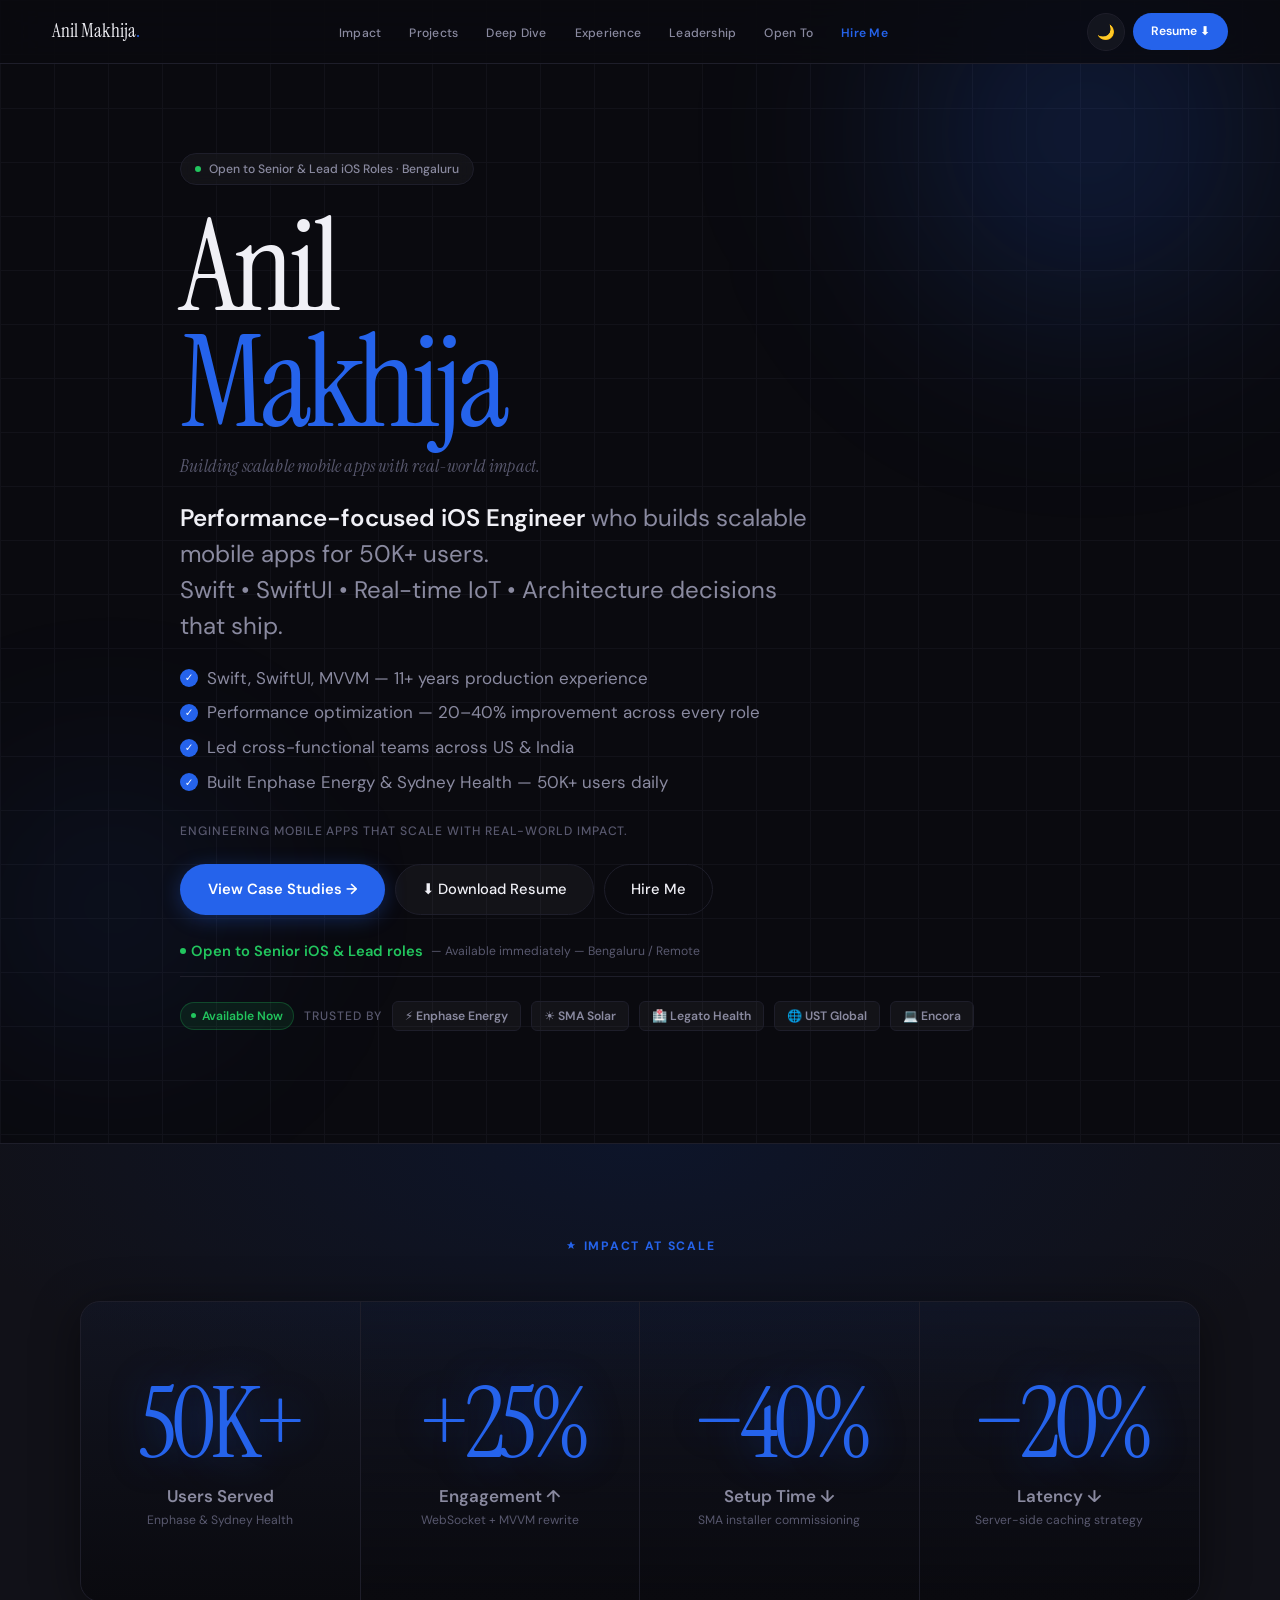
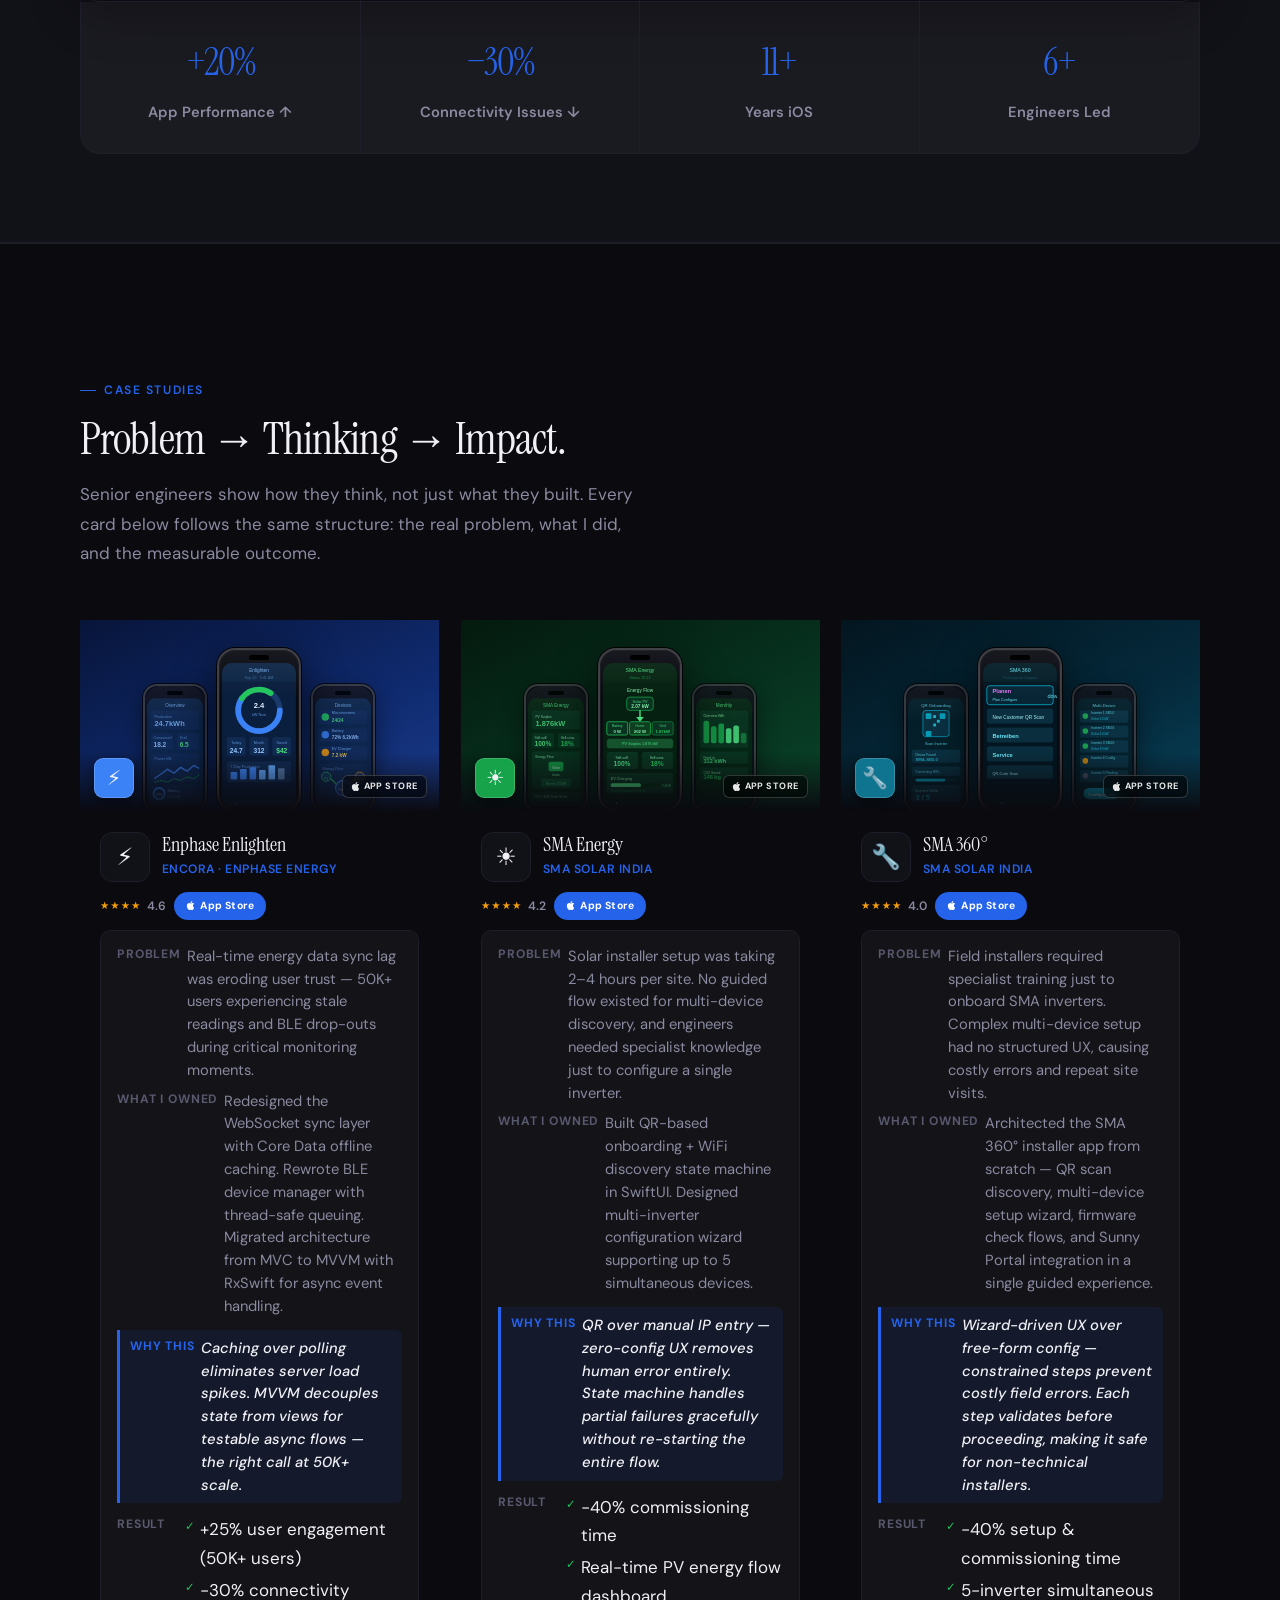
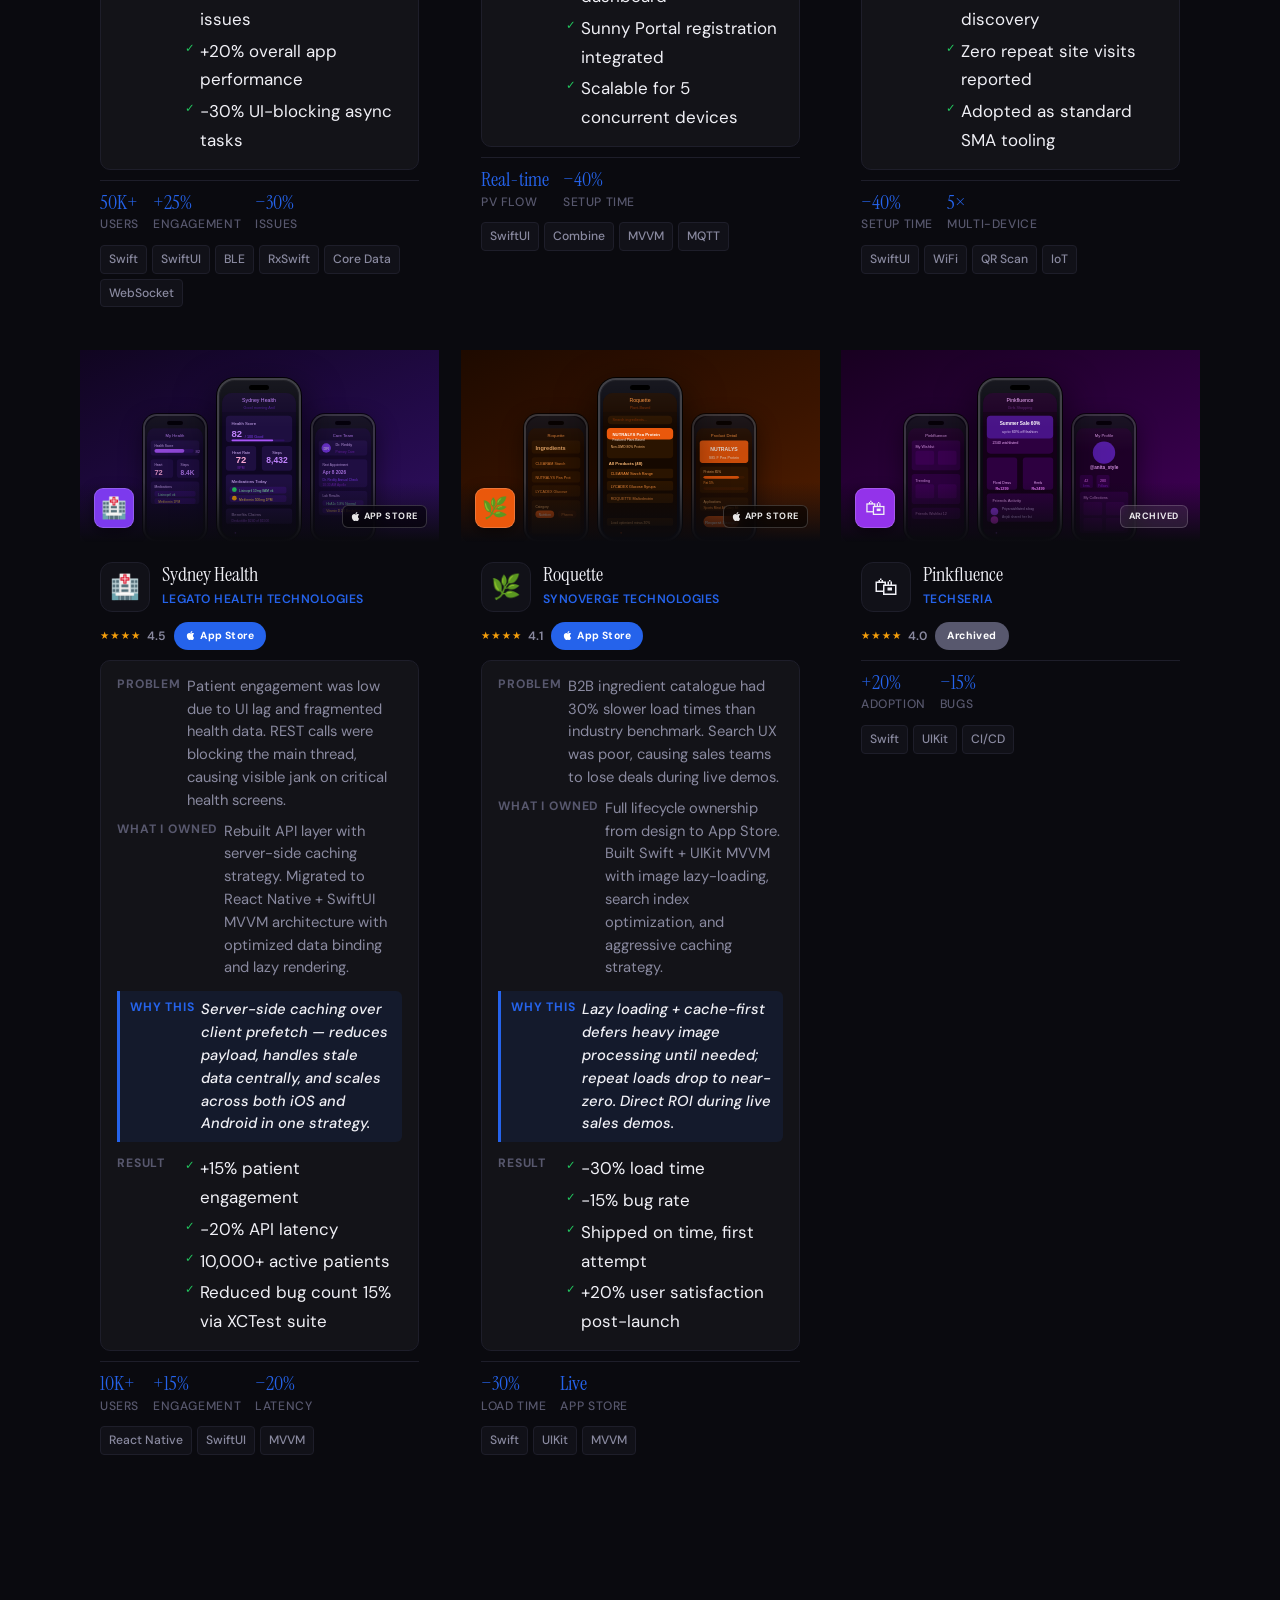
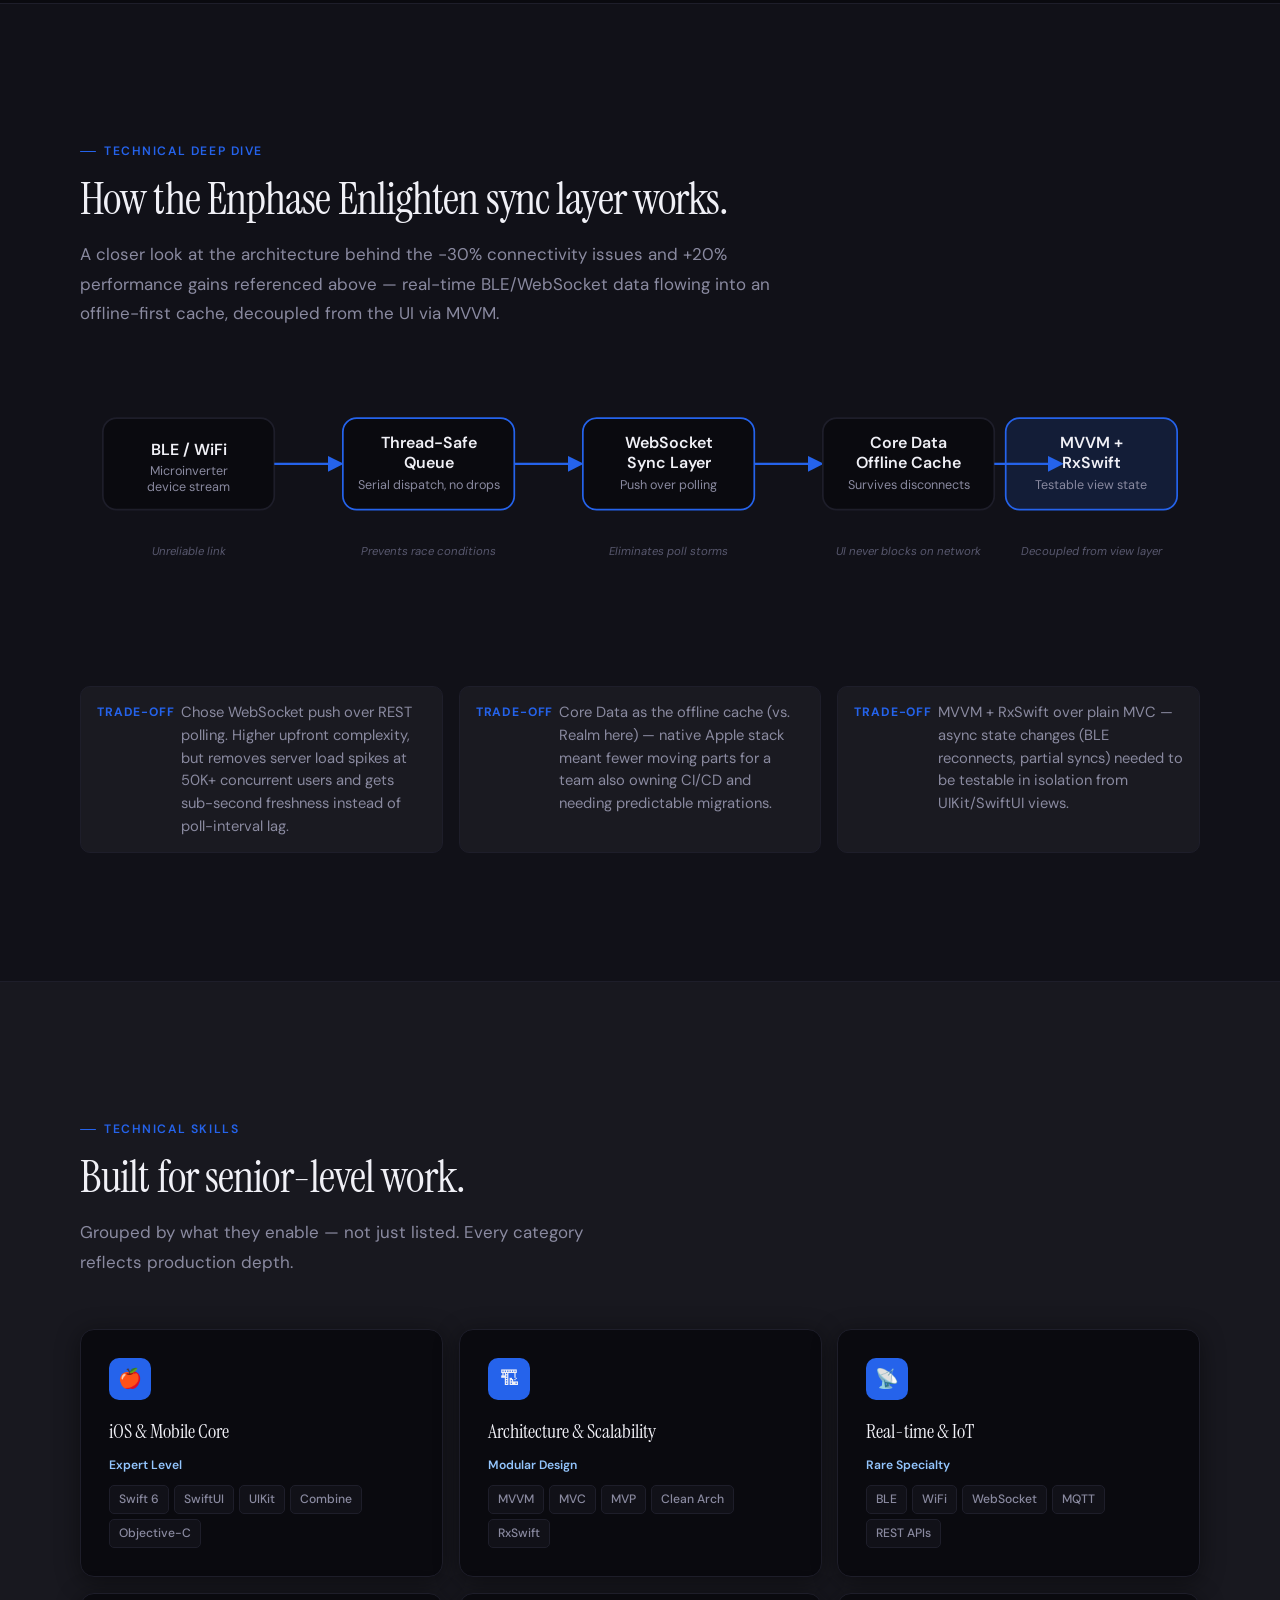
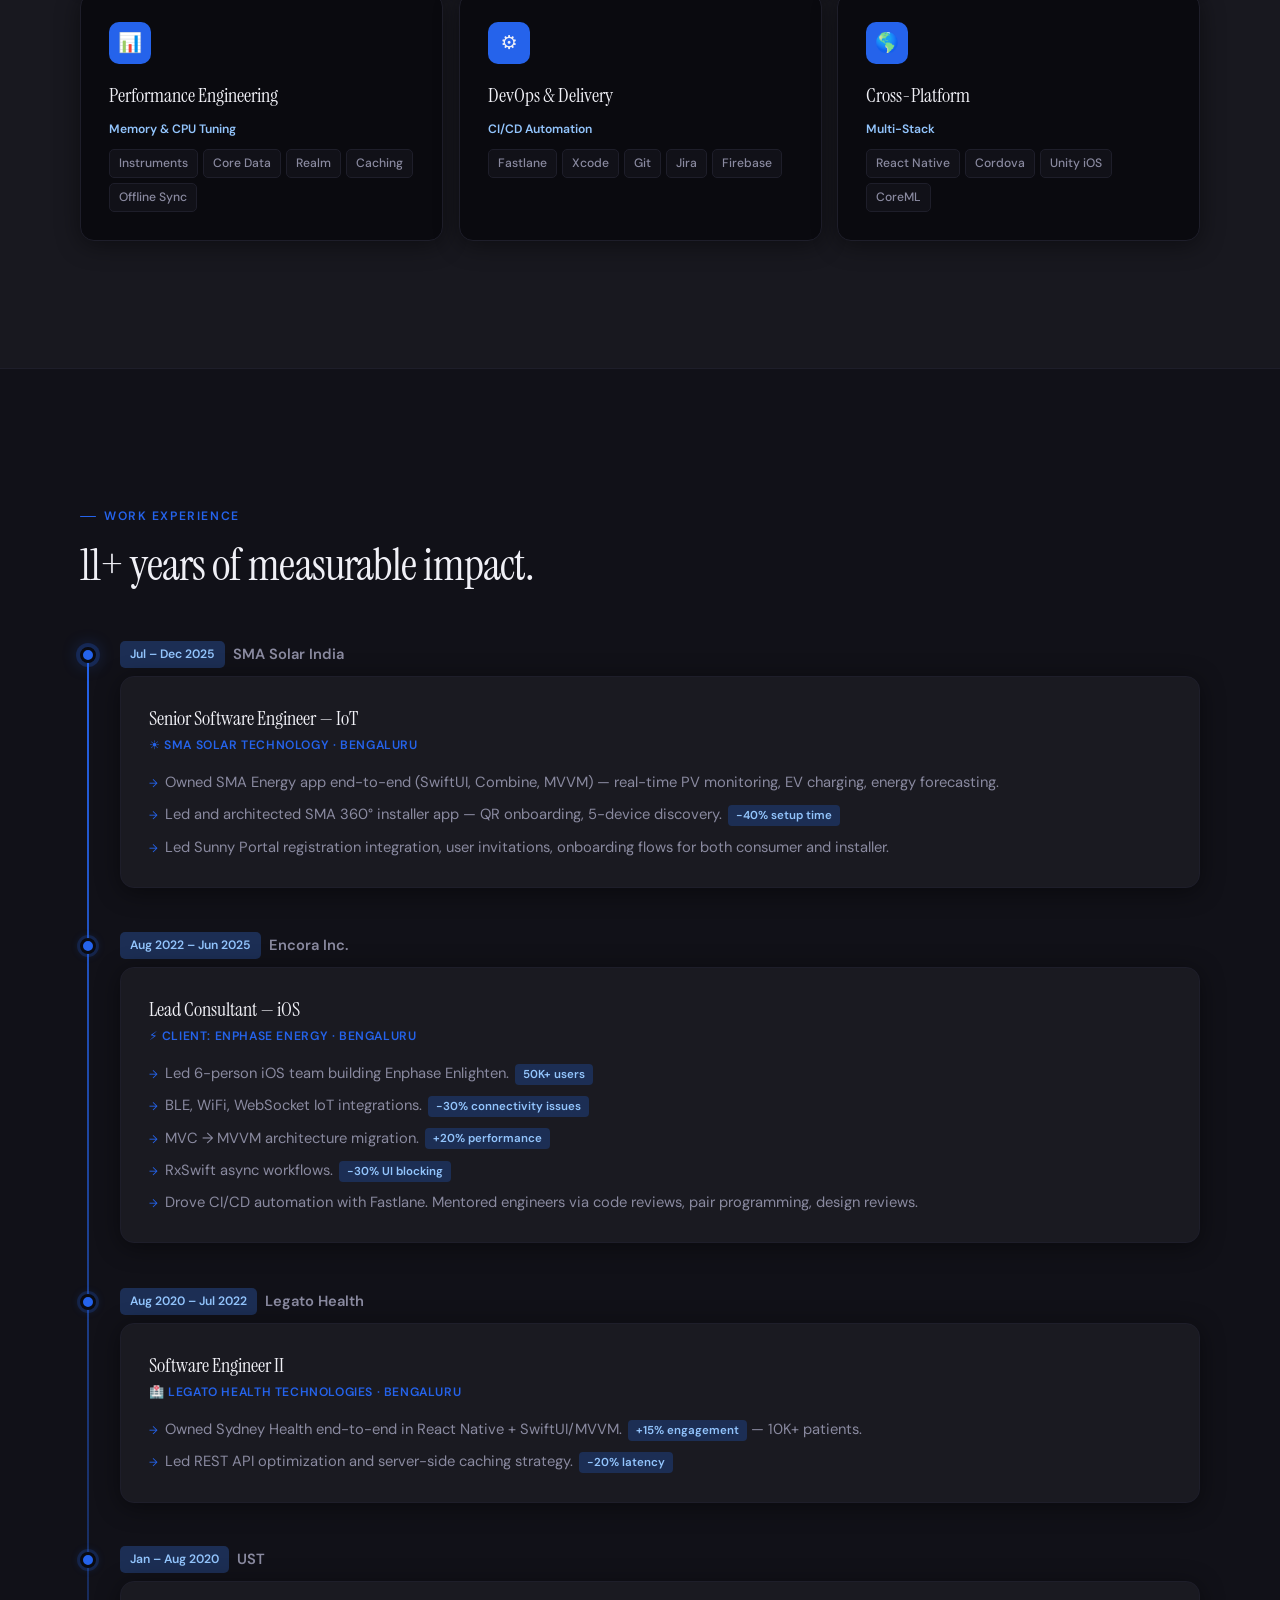
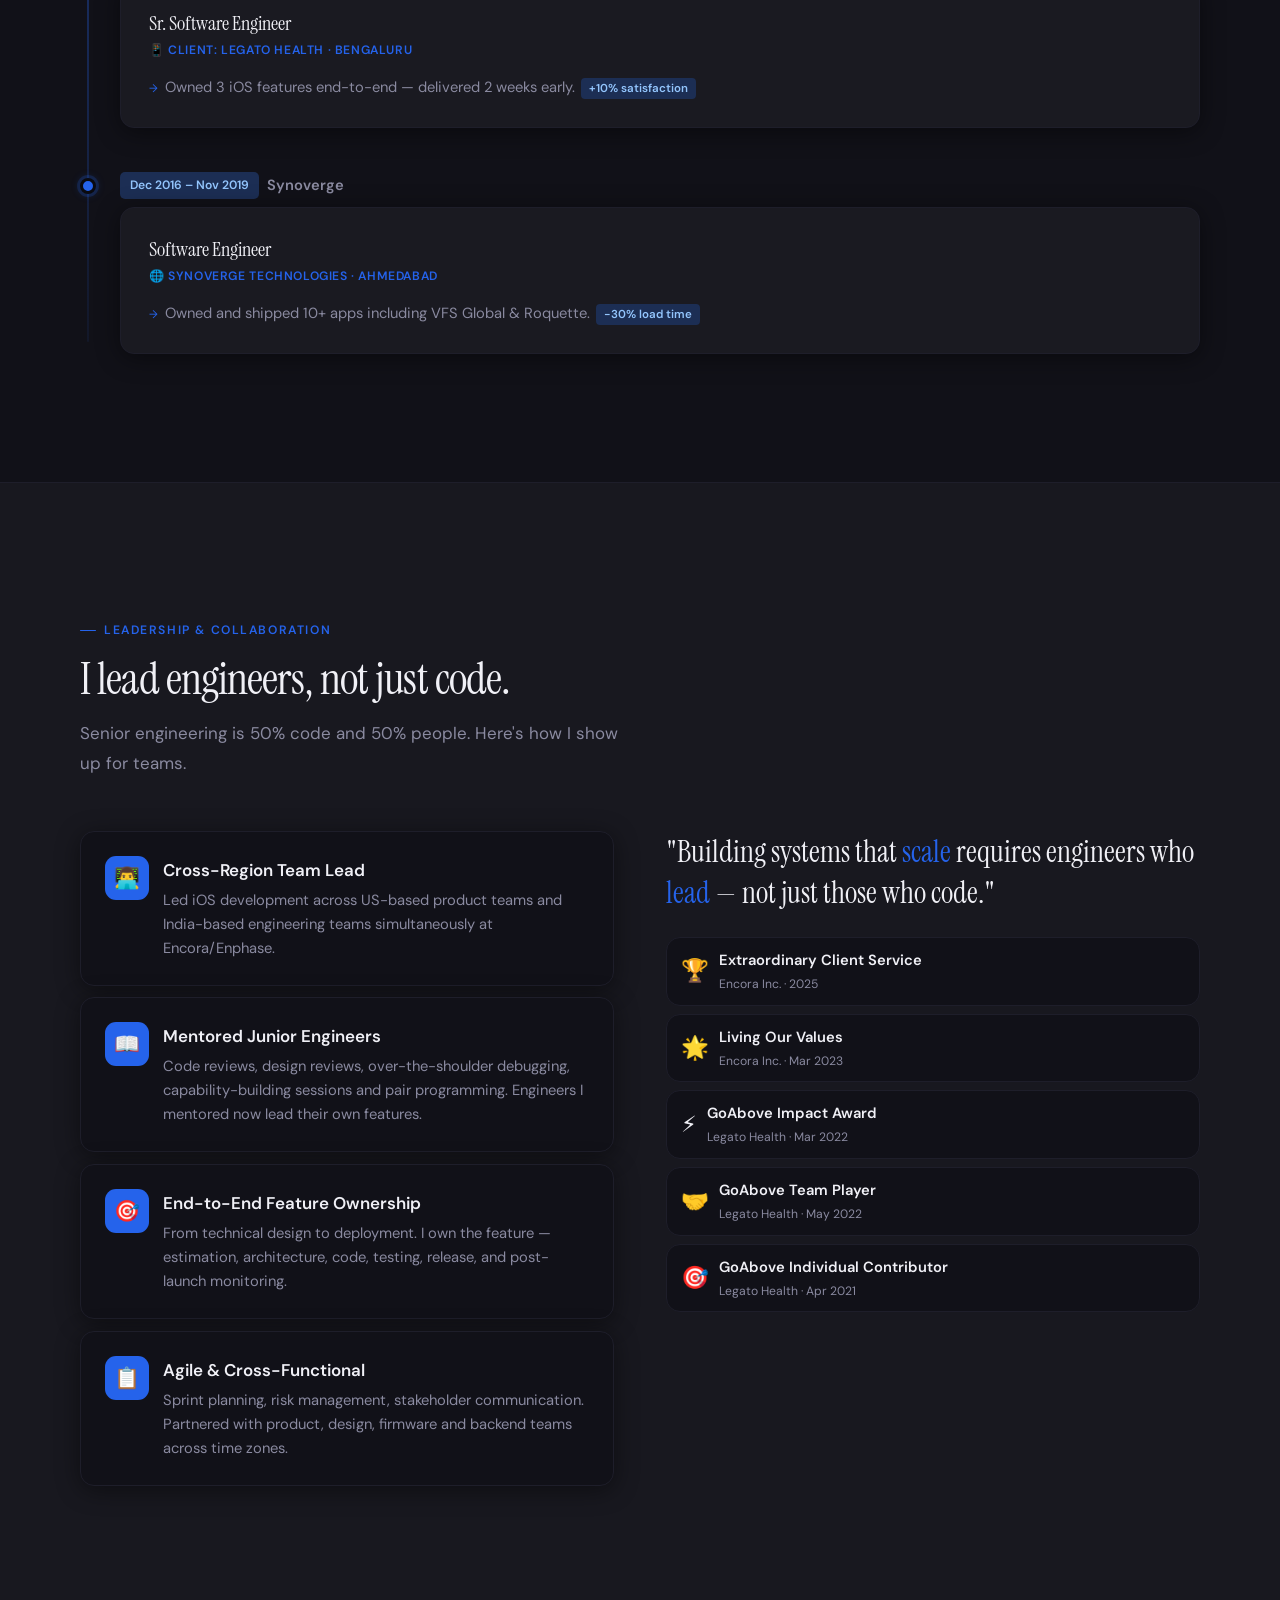
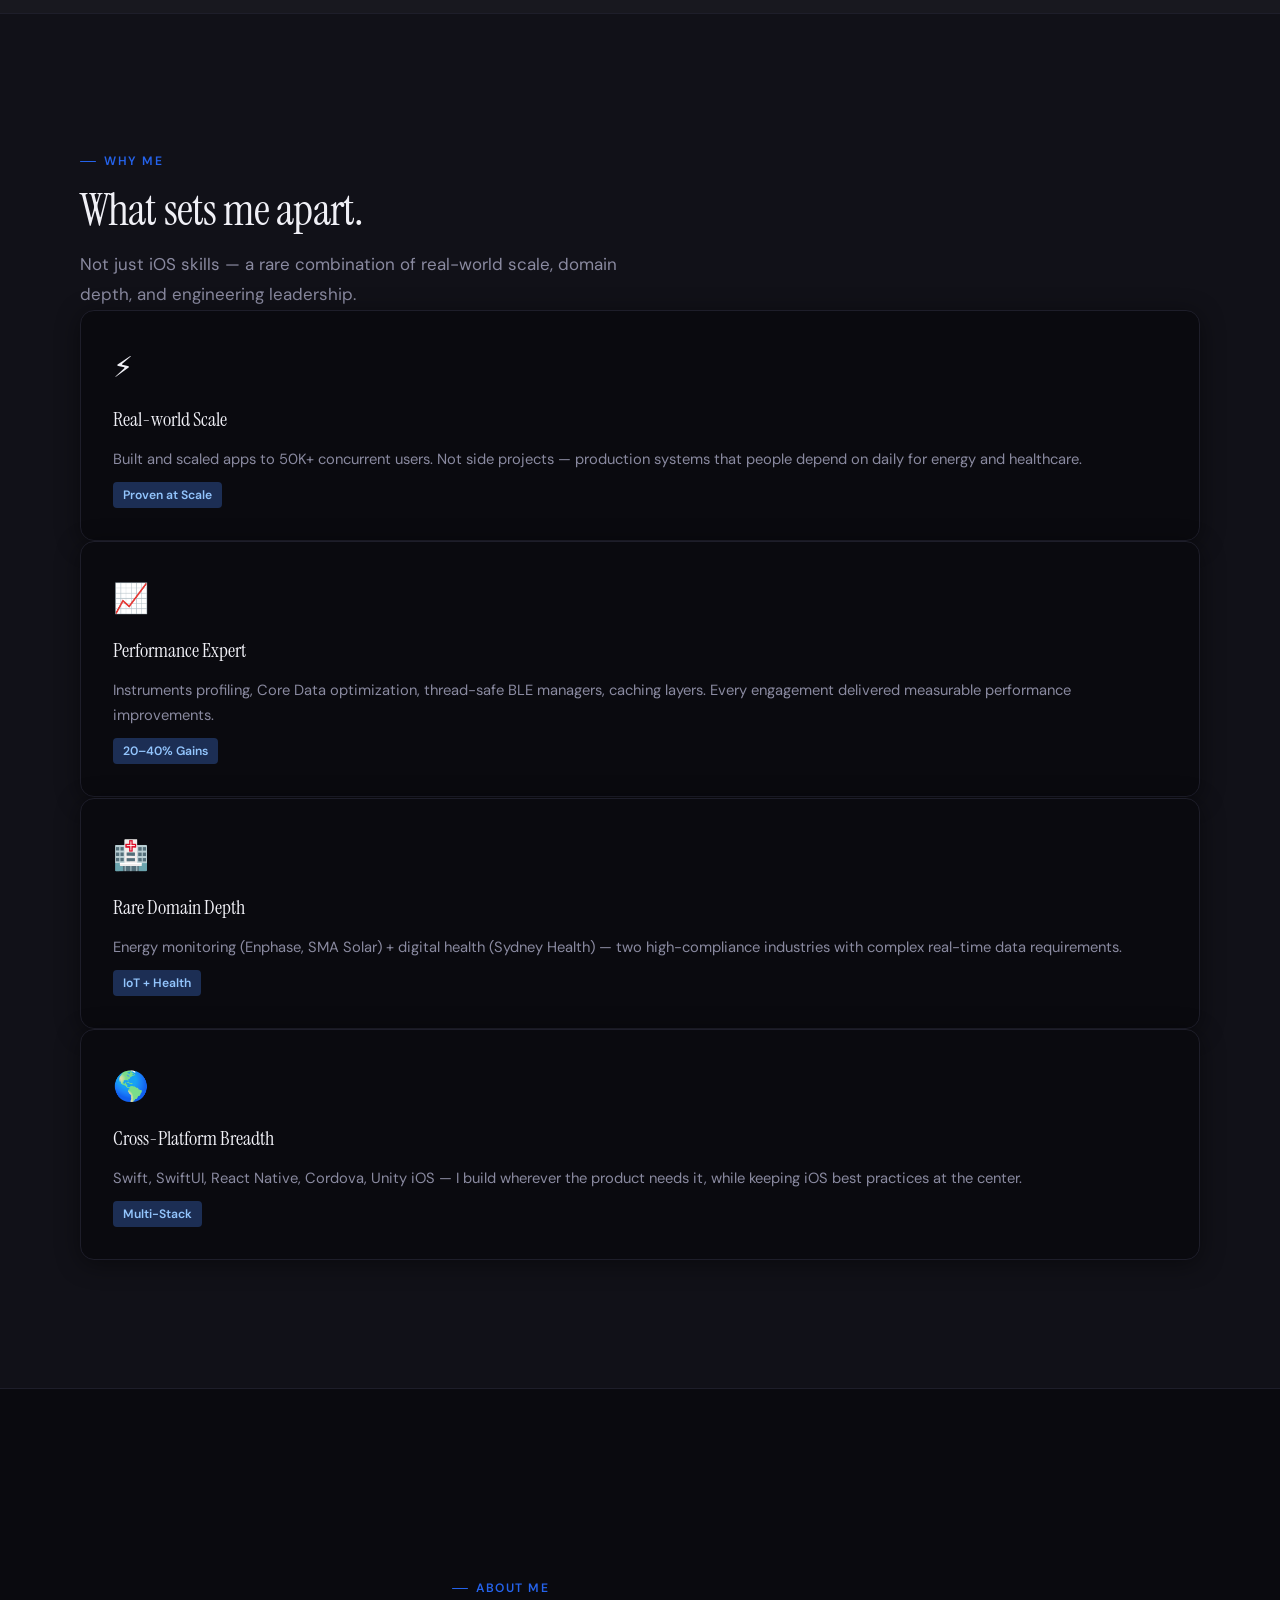
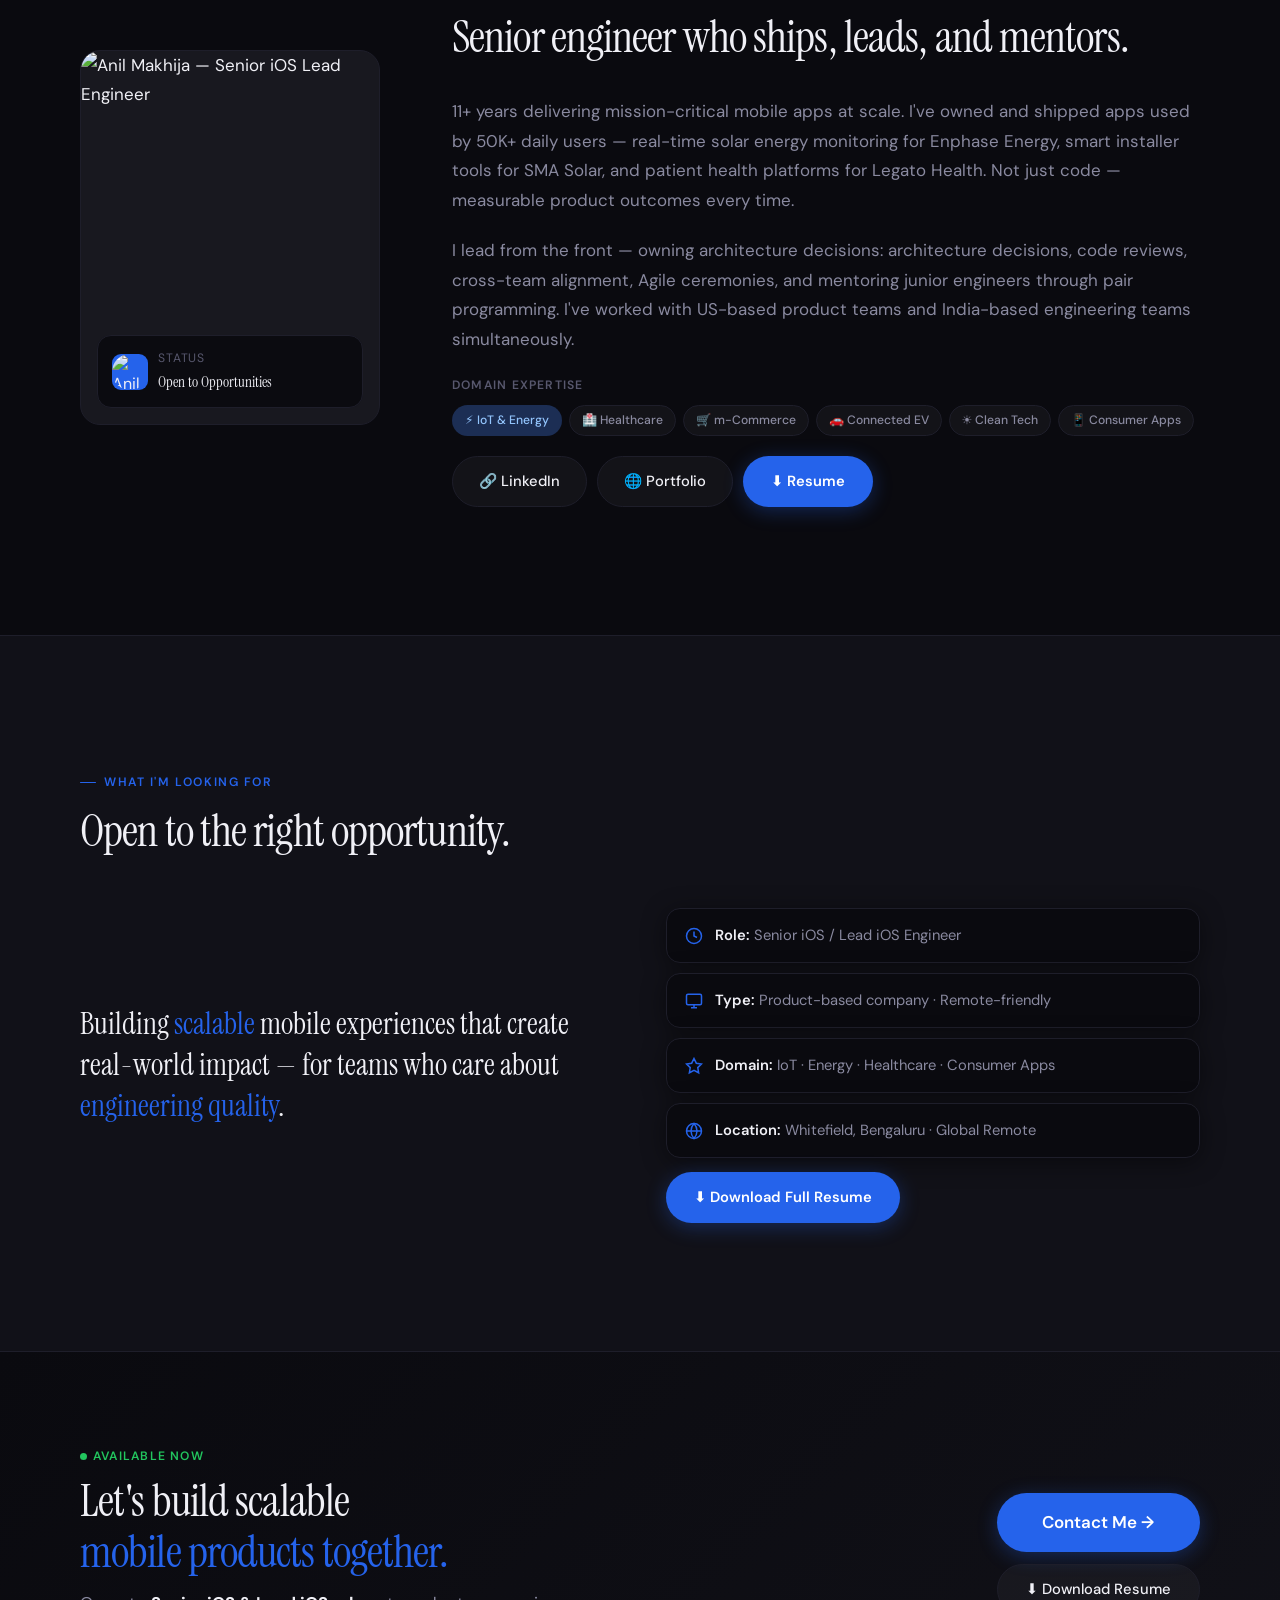
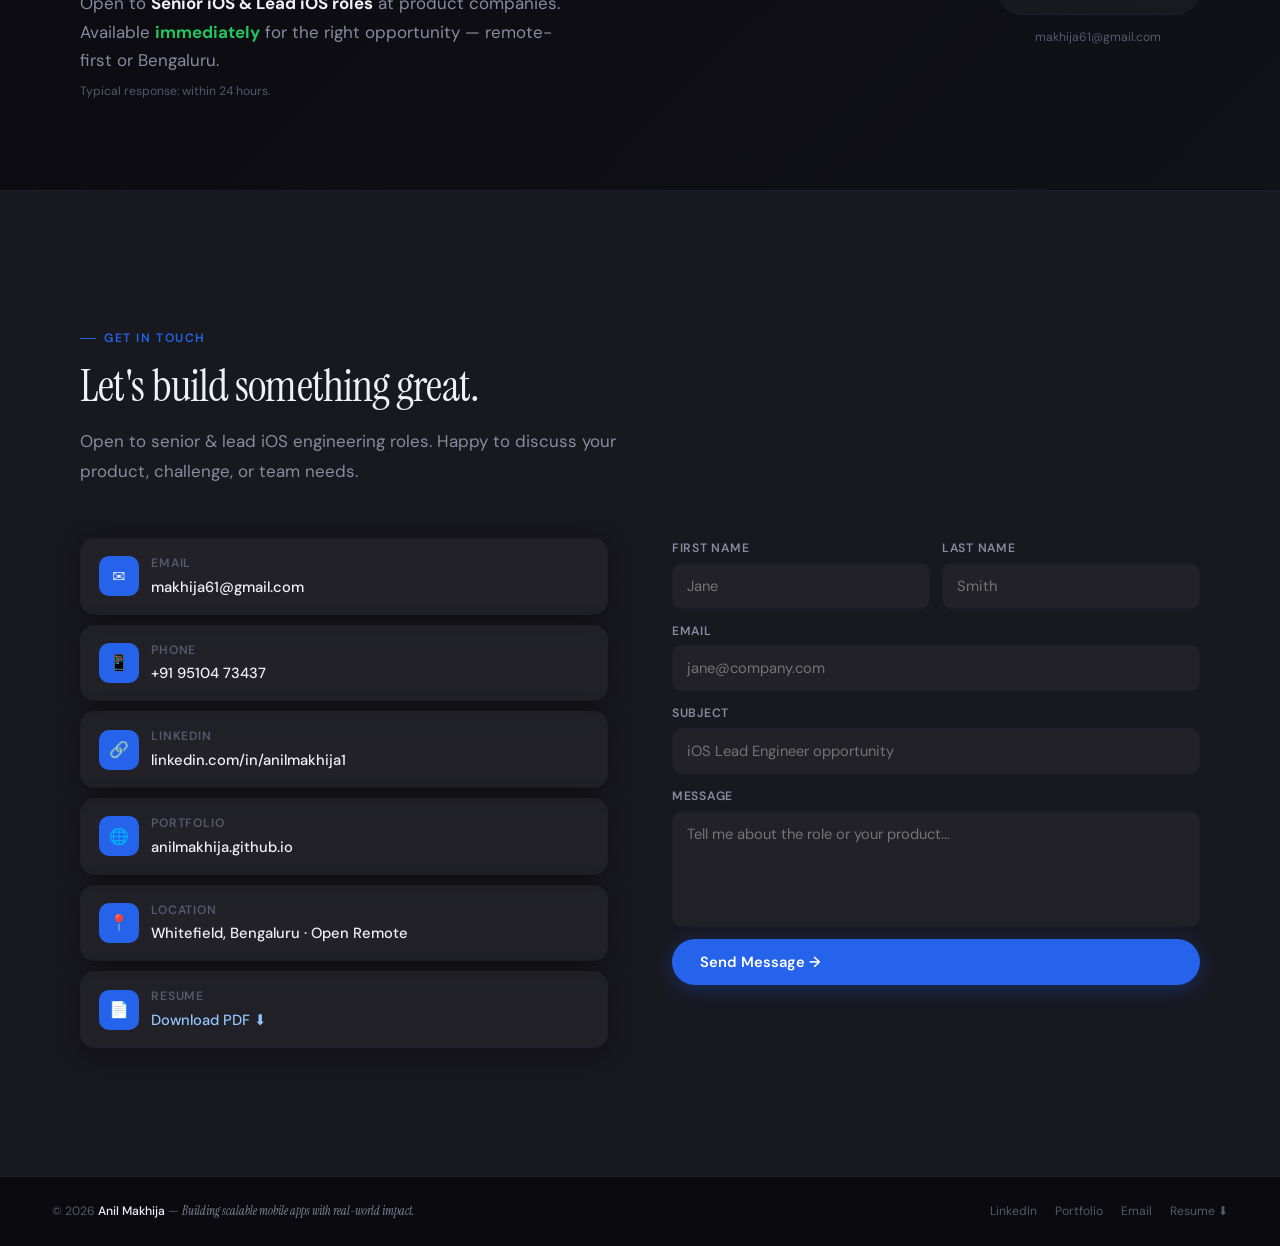
==== index.html @ 2594d3b5 "Update" ====
<!DOCTYPE html>
<html lang="en" data-theme="dark">
<head>
  <meta property="og:title" content="Anil Makhija | Senior iOS Lead Engineer">
<meta property="og:description" content="11+ years building scalable iOS and IoT applications with Swift, SwiftUI, BLE, React Native, and Mobile Architecture.">
<meta property="og:image" content="https://anilmakhija.github.io/images/linkedin-preview.png">
<meta property="og:url" content="https://anilmakhija.github.io">
<meta property="og:type" content="website">

<meta name="twitter:card" content="summary_large_image">
<meta name="twitter:title" content="Anil Makhija | Senior iOS Lead Engineer">
<meta name="twitter:description" content="Lead iOS Engineer | Swift • SwiftUI • BLE/IoT • React Native • 11+ Years">
<meta name="twitter:image" content="https://anilmakhija.github.io/images/linkedin-preview.png">
  
<meta charset="UTF-8">
<meta name="viewport" content="width=device-width, initial-scale=1.0">
<meta name="description" content="Anil Makhija — Senior iOS Lead Engineer | 11+ Years | Swift, SwiftUI, IoT, Energy, Healthcare | 50K+ Users">
<title>Anil Makhija — Senior iOS Lead Engineer</title>
<meta property="og:title" content="Anil Makhija — Senior iOS Lead Engineer">
<meta property="og:description" content="Performance-focused iOS Engineer. 50K+ users, Swift, SwiftUI, IoT.">
<meta property="og:type" content="website">
<meta name="theme-color" content="#2563EB">
<link rel="canonical" href="https://anilmakhija.github.io/">
<meta name="robots" content="index, follow">
<meta name="author" content="Anil Makhija">
<link rel="icon" href="data:image/svg+xml,%3Csvg xmlns='http://www.w3.org/2000/svg' viewBox='0 0 64 64'%3E%3Crect width='64' height='64' rx='14' fill='%232563EB'/%3E%3Ctext x='32' y='43' font-family='DM Sans,Arial,sans-serif' font-size='28' font-weight='700' fill='white' text-anchor='middle'%3EAM%3C/text%3E%3C/svg%3E">
<script type="application/ld+json">
{
  "@context": "https://schema.org",
  "@type": "Person",
  "name": "Anil Makhija",
  "jobTitle": "Senior iOS Lead Engineer",
  "url": "https://anilmakhija.github.io/",
  "sameAs": ["https://www.linkedin.com/in/anilmakhija1/"],
  "address": {"@type": "PostalAddress", "addressLocality": "Bengaluru", "addressRegion": "Karnataka", "addressCountry": "IN"},
  "worksFor": [
    {"@type": "Organization", "name": "SMA Solar Technology"},
    {"@type": "Organization", "name": "Encora Inc."}
  ],
  "knowsAbout": ["Swift", "SwiftUI", "iOS Architecture", "BLE", "IoT", "React Native", "MVVM"]
}
</script>
<link rel="preconnect" href="https://fonts.googleapis.com">
<link rel="preconnect" href="https://fonts.gstatic.com" crossorigin>
<link href="https://fonts.googleapis.com/css2?family=Instrument+Serif:ital@0;1&family=DM+Sans:opsz,wght@9..40,300;9..40,400;9..40,500;9..40,600&display=swap" rel="stylesheet">
<style>.skip-link{position:absolute;top:-100%;left:16px;padding:8px 16px;background:var(--ac);color:#fff;border-radius:0 0 8px 8px;font-weight:600;font-size:var(--x1);z-index:999;transition:top .2s}
.skip-link:focus{top:0}
:root{
  --fd:'Instrument Serif',Georgia,serif;
  --fb:'DM Sans',system-ui,sans-serif;
  --bg:#0A0A0F;--bg2:#111118;--bg3:#18181f;
  --bgc:rgba(255,255,255,.04);--bgh:rgba(255,255,255,.075);
  --tp:#F0F0F6;--ts:#8A8AA0;--tm:#58586E;
  --ac:#2563EB;--ach:#1D4ED8;--at:#1C2E54;--atx:#93C5FD;--ag:rgba(37,99,235,.15);
  --bd:#1E1E2A;--bdh:#2C2C3E;--ok:#22c55e;
  --sh:0 4px 24px rgba(0,0,0,.45);
  --shc:0 8px 40px rgba(0,0,0,.55);
  --r:14px;--rl:20px;
  --s2:clamp(14px,3vw,24px);--s3:clamp(24px,5vw,52px);
  --s4:clamp(40px,7vw,88px);--s5:clamp(76px,10vw,132px);
  --x0:clamp(.7rem,1.5vw,.76rem);--x1:clamp(.84rem,2vw,.92rem);
  --x2:clamp(.96rem,2.3vw,1.06rem);--x3:clamp(1.12rem,2.8vw,1.28rem);
  --x4:clamp(1.4rem,3.6vw,1.9rem);--x5:clamp(1.85rem,4.6vw,2.8rem);
  --xh:clamp(3.4rem,10vw,8rem);
}
[data-theme="light"]{
  --bg:#F6F6FA;--bg2:#EDEDF2;--bg3:#E4E4EC;
  --bgc:rgba(0,0,0,.028);--bgh:rgba(0,0,0,.055);
  --tp:#0D0D18;--ts:#52526A;--tm:#8E8EA8;
  --at:#DBEAFE;--atx:#1E40AF;--ag:rgba(37,99,235,.09);
  --bd:#E0E0EC;--bdh:#C8C8DC;--ok:#16a34a;
  --sh:0 4px 20px rgba(0,0,0,.07);--shc:0 8px 36px rgba(0,0,0,.1);
}
*,*::before,*::after{box-sizing:border-box;margin:0;padding:0}
html{scroll-behavior:smooth;-webkit-text-size-adjust:100%}
body{font-family:var(--fb);font-size:var(--x2);background:var(--bg);color:var(--tp);line-height:1.7;overflow-x:hidden;transition:background .3s,color .3s;-webkit-font-smoothing:antialiased}
::selection{background:var(--ac);color:#fff}
:focus-visible{outline:2px solid var(--ac);outline-offset:3px;border-radius:4px}
a{color:inherit;text-decoration:none}
button{cursor:pointer;font-family:var(--fb);background:none;border:none}
img{display:block;max-width:100%}
::-webkit-scrollbar{width:4px}
::-webkit-scrollbar-track{background:var(--bg)}
::-webkit-scrollbar-thumb{background:var(--bdh);border-radius:2px}
.wrap{max-width:1120px;margin:0 auto;width:100%}
section{padding:var(--s5) var(--s3)}
.ey{display:inline-flex;align-items:center;gap:8px;font-size:var(--x0);font-weight:600;letter-spacing:.13em;text-transform:uppercase;color:var(--ac);margin-bottom:14px}
.ey::before{content:'';display:block;width:16px;height:1.5px;background:var(--ac);border-radius:2px;flex-shrink:0}
.st{font-family:var(--fd);font-size:var(--x5);font-weight:400;letter-spacing:-.02em;line-height:1.08;margin-bottom:16px}
.ss{font-size:var(--x2);color:var(--ts);line-height:1.75;max-width:560px}
/* Buttons */
.bp{display:inline-flex;align-items:center;gap:7px;padding:13px 28px;border-radius:100px;background:var(--ac);color:#fff;font-size:var(--x1);font-weight:600;border:none;transition:background .2s,transform .2s,box-shadow .2s;box-shadow:0 4px 20px rgba(37,99,235,.32);white-space:nowrap;cursor:pointer}
.bp:hover{background:var(--ach);transform:translateY(-2px);box-shadow:0 6px 28px rgba(37,99,235,.42)}
.bs{display:inline-flex;align-items:center;gap:7px;padding:12px 26px;border-radius:100px;background:var(--bgc);color:var(--tp);font-size:var(--x1);font-weight:500;border:.5px solid var(--bd);transition:all .2s;white-space:nowrap}
.bs:hover{border-color:var(--bdh);background:var(--bgh);transform:translateY(-2px)}
.bg3{display:inline-flex;align-items:center;gap:7px;padding:12px 26px;border-radius:100px;background:transparent;color:var(--tp);font-size:var(--x1);font-weight:500;border:.5px solid var(--bd);transition:all .2s;white-space:nowrap}
.bg3:hover{border-color:var(--bdh);background:var(--bgc);transform:translateY(-2px)}
/* Nav */
nav{position:fixed;top:0;left:0;right:0;z-index:200;display:flex;align-items:center;justify-content:space-between;padding:0 var(--s3);height:64px;background:rgba(10,10,15,.82);backdrop-filter:blur(24px) saturate(1.5);-webkit-backdrop-filter:blur(24px) saturate(1.5);border-bottom:.5px solid var(--bd);transition:background .3s}
nav.scrolled{background:rgba(9,9,14,.94)}
[data-theme="light"] nav{background:rgba(246,246,250,.9)}
.nlogo{font-family:var(--fd);font-size:1.18rem;font-weight:400;flex-shrink:0}
.nlogo span{color:var(--ac)}
.nlinks{display:flex;align-items:center;gap:clamp(14px,2.5vw,28px);list-style:none}
.nlinks a{font-size:var(--x0);font-weight:500;color:var(--ts);transition:color .2s;letter-spacing:.02em;position:relative}
.nlinks a::after{content:"";position:absolute;bottom:-2px;left:0;right:0;height:1.5px;background:var(--ac);transform:scaleX(0);transform-origin:left;transition:transform .25s ease}
.nlinks a:hover::after{transform:scaleX(1)}
.nlinks a:hover{color:var(--tp)}
.nright{display:flex;align-items:center;gap:8px}
.nth{width:38px;height:38px;border-radius:50%;background:var(--bgc);border:.5px solid var(--bd);display:flex;align-items:center;justify-content:center;font-size:.9rem;transition:all .2s;cursor:pointer}
.nth:hover{border-color:var(--bdh)}
.ncta{padding:8px 18px;border-radius:100px;background:var(--ac);color:#fff;font-size:var(--x0);font-weight:600;transition:background .2s;border:none;display:inline-flex;align-items:center;gap:5px;cursor:pointer}
.ncta:hover{background:var(--ach)}
.hbg{display:none;flex-direction:column;justify-content:center;gap:5px;padding:6px;margin-left:4px}
.hbg span{display:block;width:20px;height:1.5px;background:var(--tp);border-radius:2px;transition:all .3s}
.hbg.open span:nth-child(1){transform:translateY(6.5px) rotate(45deg)}
.hbg.open span:nth-child(2){opacity:0}
.hbg.open span:nth-child(3){transform:translateY(-6.5px) rotate(-45deg)}
.drw{display:none;position:fixed;top:64px;left:0;right:0;bottom:0;background:var(--bg);z-index:190;padding:var(--s3);flex-direction:column;gap:4px;border-top:.5px solid var(--bd);overflow-y:auto}
.drw.open{display:flex}
.drw a{display:block;padding:14px 4px;font-size:1.1rem;font-weight:500;color:var(--ts);border-bottom:.5px solid var(--bd);transition:color .2s}
.drw a:last-child{border-bottom:none}
.drw a:hover{color:var(--ac)}
/* Hero */
#hero{min-height:100vh;min-height:100svh;display:flex;flex-direction:column;justify-content:center;padding-top:calc(64px + var(--s4));padding-bottom:var(--s4);padding-left:var(--s3);padding-right:var(--s3);position:relative;overflow:hidden}
.hbg2{position:absolute;inset:0;z-index:0;pointer-events:none;overflow:hidden}
.gbg{position:absolute;inset:0;background-image:linear-gradient(var(--bd) 1px,transparent 1px),linear-gradient(90deg,var(--bd) 1px,transparent 1px);background-size:54px 54px;opacity:.4}
[data-theme="light"] .gbg{opacity:.16}
.orb{position:absolute;border-radius:50%;filter:blur(90px);animation:fO 9s ease-in-out infinite;will-change:transform}
.o1{width:min(540px,80vw);height:min(540px,80vw);background:radial-gradient(circle,rgba(37,99,235,.26) 0%,transparent 70%);top:-12%;right:-6%}
.o2{width:min(380px,60vw);height:min(380px,60vw);background:radial-gradient(circle,rgba(37,99,235,.13) 0%,transparent 70%);bottom:4%;left:-6%;animation-delay:-4s}
[data-theme="light"] .orb{opacity:.28}
@keyframes fO{0%,100%{transform:translateY(0)}50%{transform:translateY(-26px)}}
.hc{position:relative;z-index:1;max-width:920px;width:100%}
.hbadge{display:inline-flex;align-items:center;gap:8px;padding:5px 14px;border-radius:100px;border:.5px solid var(--bd);background:var(--bgc);font-size:var(--x0);font-weight:500;color:var(--ts);margin-bottom:var(--s2);backdrop-filter:blur(8px)}
.bdot{width:6px;height:6px;border-radius:50%;flex-shrink:0;background:var(--ok);animation:pd 2.5s infinite}
@keyframes pd{0%,100%{box-shadow:0 0 0 2px rgba(34,197,94,.2)}50%{box-shadow:0 0 0 5px rgba(34,197,94,.07)}}
/* Hero name — BIG and authoritative */
.hn{font-family:var(--fd);font-size:var(--xh);font-weight:400;letter-spacing:-.04em;line-height:.9;margin-bottom:12px}
.hn .ac{color:var(--ac)}
/* Punchy tagline */
.hpunch{font-size:clamp(1.1rem,2.6vw,1.5rem);font-weight:400;color:var(--ts);line-height:1.5;max-width:640px;margin-bottom:20px}
.hpunch strong{color:var(--tp);font-weight:600}
/* Checkmark credentials */
.hcreds{display:flex;flex-direction:column;gap:6px;margin-bottom:24px}
.hcred{display:flex;align-items:center;gap:9px;font-size:var(--x2);color:var(--ts)}
.hcred .ck{width:18px;height:18px;border-radius:50%;background:var(--ac);display:flex;align-items:center;justify-content:center;flex-shrink:0;font-size:.65rem;color:#fff;font-weight:700}
/* CTA row */
.hact{display:flex;flex-wrap:wrap;gap:10px;margin-bottom:var(--s2)}
/* Authority strip */
.auth{padding:var(--s2) 0;border-top:.5px solid var(--bd);display:flex;flex-wrap:wrap;align-items:center;gap:10px}
.auth-lbl{font-size:var(--x0);color:var(--tm);font-weight:500;text-transform:uppercase;letter-spacing:.08em}
.auth-co{display:inline-flex;align-items:center;padding:4px 12px;border-radius:6px;background:var(--bgc);border:.5px solid var(--bd);font-size:var(--x0);font-weight:600;color:var(--ts);transition:all .2s}
.auth-co:hover{border-color:var(--ac);color:var(--ac)}
/* ── IMPACT NUMBERS — dedicated section, BIG ── */
#impact{background:var(--bg2);border-top:1px solid var(--bd)}
.impact-grid{display:grid;grid-template-columns:repeat(4,1fr);gap:0;margin-top:var(--s2);border:1px solid var(--bd);border-radius:var(--rl);overflow:hidden;box-shadow:0 6px 40px rgba(0,0,0,.4)}
/* Impact metric cell */
.imet{
  padding:clamp(36px,6vw,72px) clamp(16px,3vw,32px);
  text-align:center;
  border-right:.5px solid var(--bd);
  position:relative;
  background:linear-gradient(180deg,rgba(37,99,235,.04) 0%,var(--bg) 100%);
  transition:all .3s;
}
.imet:last-child{border-right:none}
/* Number — the hero element */
.imet-num{will-change:transform;
  font-family:var(--fd);
  font-size:clamp(3.4rem,8vw,6.2rem);
  font-weight:400;
  color:var(--ac);
  line-height:1;
  display:block;
  margin-bottom:12px;
  letter-spacing:-.06em;
  transition:transform .3s,color .3s,text-shadow .3s;
  text-shadow:0 0 40px rgba(37,99,235,.35);
}
.imet-lbl{
  font-size:var(--x2);
  color:var(--ts);
  font-weight:600;
  line-height:1.3;
  margin-bottom:4px;
}
.imet-sub{font-size:var(--x0);color:var(--tm);margin-top:5px;line-height:1.4}
/* Hover AFTER base rules — correct cascade */
.imet:hover{background:var(--ag);box-shadow:inset 0 0 0 2px var(--ac)}
.imet:hover .imet-num{will-change:transform;color:var(--ac);transform:scale(1.08);text-shadow:0 0 60px rgba(37,99,235,.55)}
/* ── LEADERSHIP ── */
#leadership{border-top:.5px solid var(--bd);background:var(--bg3)}
.lead-grid{display:grid;grid-template-columns:1fr 1fr;gap:var(--s3);margin-top:var(--s3);align-items:start}
.lead-cards{display:flex;flex-direction:column;gap:12px}
.lead-card{background:var(--bg2);border:.5px solid var(--bd);border-radius:var(--r);padding:clamp(16px,3vw,24px);display:flex;gap:14px;transition:all .25s;box-shadow:var(--sh)}
.lead-card:hover{border-color:var(--ac);transform:translateX(4px);box-shadow:0 4px 28px rgba(37,99,235,.12)}
.lead-ico{width:44px;height:44px;border-radius:11px;background:var(--ac);display:flex;align-items:center;justify-content:center;font-size:1.3rem;flex-shrink:0}
.lead-title{font-size:var(--x2);font-weight:600;margin-bottom:3px}
.lead-desc{font-size:var(--x1);color:var(--ts);line-height:1.65}
.lead-quote{font-family:var(--fd);font-size:var(--x4);line-height:1.35;color:var(--tp)}
.lead-quote span{color:var(--ac)}
.lead-awards{display:flex;flex-direction:column;gap:8px;margin-top:var(--s2)}
.law{display:flex;align-items:center;gap:10px;padding:10px 14px;border-radius:var(--r);background:var(--bg2);border:.5px solid var(--bd)}
.law-em{font-size:1.4rem;flex-shrink:0}
.law-n{font-size:var(--x1);font-weight:600}
.law-d{font-size:var(--x0);color:var(--ts);margin-top:1px}
/* ── WHY ME ── */
#whyme{background:var(--bg2);border-top:1px solid var(--bd)}

.why-card{background:var(--bg);border:.5px solid var(--bd);border-radius:var(--r);padding:clamp(20px,3.5vw,32px);transition:all .3s;display:flex;flex-direction:column;gap:10px;box-shadow:var(--sh)}
.why-card:hover{border-color:var(--ac);transform:translateY(-4px);box-shadow:0 12px 40px rgba(37,99,235,.14)}
.why-ico{font-size:1.8rem}
.why-title{font-family:var(--fd);font-size:var(--x3);font-weight:400}
.why-desc{font-size:var(--x1);color:var(--ts);line-height:1.7}
.why-tag{display:inline-flex;padding:3px 10px;border-radius:4px;background:var(--at);color:var(--atx);font-size:var(--x0);font-weight:600;align-self:flex-start}
/* ── ABOUT ── */
.agrid{display:grid;grid-template-columns:300px 1fr;gap:clamp(28px,6vw,72px);align-items:center;margin-top:var(--s3)}
.avis{position:relative;aspect-ratio:4/5;border-radius:var(--rl);background:var(--bg3);border:.5px solid var(--bd);overflow:hidden;box-shadow:var(--shh)}
.aph{width:100%;height:100%;display:flex;align-items:center;justify-content:center;font-size:5rem}
.ach2{position:absolute;bottom:16px;left:16px;right:16px;background:rgba(10,10,15,.85);backdrop-filter:blur(14px);border:.5px solid var(--bd);border-radius:var(--r);padding:12px 14px;display:flex;align-items:center;gap:10px}
[data-theme="light"] .ach2{background:rgba(246,246,250,.92)}
.ci{width:36px;height:36px;border-radius:9px;flex-shrink:0;background:var(--ac);display:flex;align-items:center;justify-content:center;font-size:1rem}
.cl2{font-size:var(--x0);color:var(--tm);text-transform:uppercase;letter-spacing:.07em}
.cv2{font-family:var(--fd);font-size:.92rem;margin-top:1px}
.abdy{display:flex;flex-direction:column;gap:20px}
.abdy p{color:var(--ts);line-height:1.75;font-size:var(--x2)}
.tgs{display:flex;flex-wrap:wrap;gap:7px}
.tg{padding:4px 12px;border-radius:100px;background:var(--bgc);border:.5px solid var(--bd);font-size:var(--x0);font-weight:500;color:var(--ts);transition:all .2s}
.tg:hover{border-color:var(--ac);color:var(--ac);background:var(--ag)}
.tg.hi{background:var(--at);border-color:transparent;color:var(--atx)}
.alinks{display:flex;flex-wrap:wrap;gap:10px}
/* ── SKILLS — outcome-driven ── */
#skills{border-top:.5px solid var(--bd);background:var(--bg3)}
.sgrid{display:grid;grid-template-columns:repeat(3,1fr);gap:16px;margin-top:var(--s3)}
.sc{background:var(--bg);border:.5px solid var(--bd);border-radius:var(--r);padding:clamp(18px,3vw,28px);transition:all .3s;box-shadow:var(--sh)}
.sc:hover{border-color:var(--ac);transform:translateY(-4px);box-shadow:var(--shc)}
.sico{width:42px;height:42px;border-radius:10px;background:var(--ac);display:flex;align-items:center;justify-content:center;font-size:1.2rem;margin-bottom:14px}
.sc h3{font-family:var(--fd);font-size:var(--x3);font-weight:400;margin-bottom:6px}
.sc .stag{font-size:var(--x0);color:var(--atx);font-weight:600;margin-bottom:10px;display:block}
.sps{display:flex;flex-wrap:wrap;gap:5px}
.sp{padding:3px 9px;border-radius:5px;background:var(--bg2);border:.5px solid var(--bd);font-size:var(--x0);font-weight:500;color:var(--ts)}
/* ── EXPERIENCE ── */
.tl{margin-top:var(--s3);display:flex;flex-direction:column;position:relative}
/* LEFT GRADIENT TIMELINE */
.tl::before{
  content:'';position:absolute;
  left:7px;top:12px;bottom:12px;width:2px;
  background:linear-gradient(to bottom,var(--ac) 0%,rgba(37,99,235,.35) 70%,rgba(37,99,235,.08) 100%);
  border-radius:2px;
}
/* Each item: enough left padding for dot (16px) + gap (20px) = 36px */
.tli{
  display:flex;flex-direction:column;gap:8px;
  padding-left:40px;position:relative;
  padding-bottom:clamp(28px,4vw,44px);
}
.tli:last-child{padding-bottom:0}
/* Dot centered on the line (left:7px means center at 8px, dot width 16px so left:-1px) */
.tdo{
  position:absolute;left:0;top:6px;
  width:16px;height:16px;border-radius:50%;
  background:var(--ac);border:3px solid var(--bg);
  z-index:2;flex-shrink:0;
  box-shadow:0 0 0 3px rgba(37,99,235,.18),0 0 10px rgba(37,99,235,.28);
}
.tli:first-child .tdo{box-shadow:0 0 0 4px rgba(37,99,235,.22),0 0 18px rgba(37,99,235,.45)}
/* Date + company row */
.tmt{display:flex;flex-wrap:wrap;align-items:center;gap:8px;min-height:24px}
.tdt{
  font-size:var(--x0);font-weight:600;color:var(--atx);
  background:var(--at);border:none;
  padding:3px 10px;border-radius:5px;white-space:nowrap;
}
.tcp{font-size:var(--x1);font-weight:600;color:var(--ts)}
/* Card */
.tcd{
  background:var(--bgc);border:.5px solid var(--bd);
  border-radius:var(--r);
  padding:clamp(18px,3vw,28px);
  transition:border-color .22s,box-shadow .22s;
  box-shadow:var(--sh);
}
.tcd:hover{border-color:var(--ac);box-shadow:0 4px 24px rgba(37,99,235,.1),var(--sh)}
/* Role title */
.trl{font-family:var(--fd);font-size:var(--x3);font-weight:400;line-height:1.3;margin-bottom:4px}
/* Company sub-label */
.tcl{
  font-size:var(--x0);font-weight:600;color:var(--ac);
  text-transform:uppercase;letter-spacing:.05em;margin-bottom:14px;
}
/* Bullet list */
.tps{list-style:none;display:flex;flex-direction:column;gap:8px}
.tps li{
  font-size:var(--x1);color:var(--ts);
  padding-left:16px;position:relative;line-height:1.65;
}
.tps li::before{
  content:'\2192';position:absolute;left:0;
  color:var(--ac);font-size:.7rem;top:4px;
}
/* Metric badge inline */
.mb{
  display:inline-block;padding:1px 8px;border-radius:4px;
  background:var(--at);color:var(--atx);
  font-size:.72rem;font-weight:600;margin-left:6px;white-space:nowrap;
  vertical-align:middle;
}
/* ── PROJECTS / CASE STUDIES ── */
#projects{background:var(--bg);border-top:1px solid var(--bd)}
.pgrid{display:grid;grid-template-columns:repeat(3,1fr);gap:22px;margin-top:var(--s3)}
/* Cards: accent top stripe on hover */
.pc::after{content:"";position:absolute;top:0;left:0;right:0;height:2px;background:linear-gradient(90deg,transparent,var(--ac),transparent);opacity:0;transition:opacity .3s}
.pc{position:relative}
.pc:hover::after{opacity:1}
.pc:hover{border-color:var(--ac);transform:translateY(-6px);box-shadow:0 24px 60px rgba(0,0,0,.32),0 0 0 1px rgba(37,99,235,.22),0 0 28px rgba(37,99,235,.07)}
[data-theme="light"] .pc:hover{box-shadow:0 14px 36px rgba(0,0,0,.12)}
.pbr{width:100%;height:192px;position:relative;overflow:hidden;display:flex;align-items:flex-end;justify-content:center;flex-shrink:0}
.pb-blue{background:linear-gradient(155deg,#08153a 0%,#0f2a6e 60%,#1a3a8a 100%)}
.pb-green{background:linear-gradient(155deg,#041a0e 0%,#073320 60%,#0a4528 100%)}
.pb-teal{background:linear-gradient(155deg,#031620 0%,#052a3c 60%,#074058 100%)}
.pb-purple{background:linear-gradient(155deg,#100520 0%,#220a48 60%,#300f60 100%)}
.pb-orange{background:linear-gradient(155deg,#1e0a00 0%,#3a1400 60%,#521e00 100%)}
.pb-pink{background:linear-gradient(155deg,#180020 0%,#2e0040 60%,#420058 100%)}
[data-theme="light"] .pb-blue{background:linear-gradient(155deg,#eff6ff 0%,#dbeafe 100%)}
[data-theme="light"] .pb-green{background:linear-gradient(155deg,#f0fdf4 0%,#dcfce7 100%)}
[data-theme="light"] .pb-teal{background:linear-gradient(155deg,#f0fdfa 0%,#ccfbf1 100%)}
[data-theme="light"] .pb-purple{background:linear-gradient(155deg,#faf5ff 0%,#ede9fe 100%)}
[data-theme="light"] .pb-orange{background:linear-gradient(155deg,#fff7ed 0%,#ffedd5 100%)}
[data-theme="light"] .pb-pink{background:linear-gradient(155deg,#fdf2f8 0%,#fce7f3 100%)}
.pbr::after{content:'';position:absolute;bottom:0;left:0;right:0;height:60px;background:linear-gradient(transparent,var(--bg));z-index:2;pointer-events:none}
[data-theme="light"] .pbr::after{background:linear-gradient(transparent,var(--bg))}
.prow2{position:absolute;inset:0;display:flex;align-items:flex-end;justify-content:center;gap:10px;padding:0 14px;z-index:1;pointer-events:none}
.iph{width:78px;height:152px;flex-shrink:0;background:#0a0a12;border-radius:18px;border:2px solid rgba(255,255,255,.22);box-shadow:0 0 0 1px rgba(0,0,0,.9),inset 0 0 0 1px rgba(255,255,255,.04),0 16px 40px rgba(0,0,0,.8);position:relative;overflow:hidden;display:flex;flex-direction:column}
.iph::before{content:'';position:absolute;top:5px;left:50%;transform:translateX(-50%);width:20px;height:5px;background:#000;border-radius:6px;z-index:10}
.iph::after{content:'';position:absolute;top:0;left:0;right:0;height:30%;background:linear-gradient(180deg,rgba(255,255,255,.06),transparent);border-radius:16px 16px 0 0;pointer-events:none;z-index:9}
.iscr{margin:13px 3px 3px;flex:1;border-radius:10px;overflow:hidden}
.iph.sm{width:64px;height:124px;border-radius:14px;opacity:.78;box-shadow:0 0 0 1px rgba(0,0,0,.9),0 8px 24px rgba(0,0,0,.6)}
.iph.sm::before{width:16px;height:4px}
.iph.sm .iscr{margin:11px 2px 2px}
.prow2 .iph:nth-child(2){height:164px;width:84px;z-index:3}
.prow2 .iph:nth-child(1),.prow2 .iph:nth-child(3){height:128px;opacity:.82;z-index:2}
[data-theme="light"] .iph{background:#1a1a2e;border-color:rgba(255,255,255,.28)}
.pico{position:absolute;bottom:14px;left:14px;z-index:4;width:40px;height:40px;border-radius:9px;overflow:hidden;border:1.5px solid rgba(255,255,255,.18);box-shadow:0 4px 14px rgba(0,0,0,.5);display:flex;align-items:center;justify-content:center;font-size:1.3rem}
.pbdg{position:absolute;bottom:14px;right:12px;z-index:4;display:inline-flex;align-items:center;gap:4px;background:rgba(0,0,0,.52);backdrop-filter:blur(8px);border:.5px solid rgba(255,255,255,.18);border-radius:6px;padding:3px 8px;font-size:.57rem;font-weight:700;color:rgba(255,255,255,.9);letter-spacing:.05em;text-transform:uppercase}
[data-theme="light"] .pbdg{background:rgba(246,246,250,.8);border-color:rgba(0,0,0,.12);color:var(--ts)}
.pbdy{padding:clamp(14px,3vw,20px);display:flex;flex-direction:column;gap:10px;flex:1}
.phdr{display:flex;align-items:flex-start;gap:12px}
.paico{width:50px;height:50px;border-radius:12px;overflow:hidden;flex-shrink:0;border:.5px solid var(--bd);background:var(--bg2);display:flex;align-items:center;justify-content:center;font-size:1.5rem}
.paico img{width:100%;height:100%;object-fit:cover;border-radius:11px}
.phtx{flex:1;min-width:0}
.ptit{font-family:var(--fd);font-size:var(--x3);font-weight:400;line-height:1.2}
.pco{font-size:var(--x0);font-weight:600;color:var(--ac);text-transform:uppercase;letter-spacing:.04em;margin-top:2px}
.prtw{display:flex;align-items:center;gap:8px;flex-wrap:wrap}
.prat{display:flex;align-items:center;gap:3px;font-size:var(--x0);font-weight:600;color:var(--ts)}
.stars{color:#f59e0b;font-size:.65rem;letter-spacing:1px}
.psb{display:inline-flex;align-items:center;gap:5px;padding:5px 12px;border-radius:100px;background:var(--ac);color:#fff;font-size:.65rem;font-weight:700;letter-spacing:.04em;border:none;transition:background .2s,transform .15s;text-decoration:none;white-space:nowrap}
.psb:hover{background:var(--ach);transform:scale(1.04)}
.psb svg{width:9px;height:9px;fill:currentColor;flex-shrink:0}
/* Storytelling case study block */
.cblk{background:var(--bgc);border:.5px solid var(--bd);border-radius:10px;padding:14px 16px;display:flex;flex-direction:column;gap:8px}
.cr{display:flex;gap:6px;align-items:flex-start}
.cl3{font-size:var(--x0);font-weight:700;color:var(--ac);text-transform:uppercase;letter-spacing:.07em;min-width:60px;flex-shrink:0;padding-top:1px}
.cl{font-size:var(--x0);font-weight:700;color:var(--tm);text-transform:uppercase;letter-spacing:.07em;min-width:62px;flex-shrink:0;padding-top:1px;line-height:1.4}
.cv{font-size:var(--x1);color:var(--ts);line-height:1.55}
.why-row{background:rgba(37,99,235,.09);margin:4px 0;padding:7px 10px;border-left:3px solid var(--ac);display:flex;gap:6px;align-items:flex-start;border-radius:0 6px 6px 0}
.why-lbl{font-size:var(--x0);font-weight:700;color:var(--ac);text-transform:uppercase;letter-spacing:.07em;min-width:62px;flex-shrink:0;padding-top:1px;line-height:1.4}
.why-txt{font-size:var(--x1);color:var(--tp);line-height:1.55;font-style:italic;font-weight:500}
.res-row{align-items:flex-start}
.res-items{display:flex;flex-direction:column;gap:3px}
.sr{display:flex;align-items:flex-start;gap:5px}
.sa{color:var(--ok);font-size:.72rem;margin-top:2px;flex-shrink:0}
.pmts{display:flex;gap:14px;padding-top:10px;border-top:.5px solid var(--bd)}
.pm{display:flex;flex-direction:column;gap:1px}
.pmv{font-family:var(--fd);font-size:var(--x3);font-weight:400;color:var(--ac);line-height:1.1}
.pml{font-size:var(--x0);font-weight:500;color:var(--tm);text-transform:uppercase;letter-spacing:.05em}
.ptch{display:flex;flex-wrap:wrap;gap:5px}
.tch{padding:3px 8px;border-radius:4px;font-size:var(--x0);font-weight:500;background:var(--bg2);border:.5px solid var(--bd);color:var(--ts)}
/* ── CONTACT ── */
#contact{background:var(--bg3)}
.cgrid{display:grid;grid-template-columns:1fr 1fr;gap:clamp(24px,6vw,64px);align-items:start;margin-top:var(--s3)}
.clist{display:flex;flex-direction:column;gap:10px}
.crow2{display:flex;align-items:center;gap:12px;padding:14px 18px;border-radius:var(--r);background:var(--bgc);border:.5px solid var(--bd);transition:all .2s;color:inherit;text-decoration:none;box-shadow:var(--sh)}
.crow2:hover{border-color:var(--ac);background:var(--bgh);transform:translateX(4px);box-shadow:0 4px 24px rgba(37,99,235,.12)}
.cico{width:40px;height:40px;border-radius:10px;flex-shrink:0;background:var(--ac);display:flex;align-items:center;justify-content:center;font-size:1rem}
.clb{font-size:var(--x0);font-weight:600;color:var(--tm);text-transform:uppercase;letter-spacing:.07em}
.cvl{font-size:var(--x1);font-weight:500;margin-top:1px;word-break:break-all}
.cfrm{display:flex;flex-direction:column;gap:12px}
.frw{display:grid;grid-template-columns:1fr 1fr;gap:12px}
.ffd{display:flex;flex-direction:column;gap:4px}
.ffd label{font-size:var(--x0);font-weight:600;color:var(--ts);text-transform:uppercase;letter-spacing:.06em}
.ffd input,.ffd textarea{padding:12px 14px;border-radius:9px;background:var(--bgc);border:.5px solid var(--bd);color:var(--tp);font-family:var(--fb);font-size:var(--x1);outline:none;resize:none;width:100%;transition:border-color .2s,box-shadow .2s}
.ffd input:focus,.ffd textarea:focus{border-color:var(--ac);box-shadow:0 0 0 3px var(--ag)}
.ffd textarea{height:116px}
.fmsg{font-size:var(--x1);color:var(--ok);display:none;padding:10px 14px;border-radius:9px;background:rgba(34,197,94,.08);border:.5px solid rgba(34,197,94,.2)}
.fmsg.show{display:block}
/* Footer */
footer{padding:var(--s2) var(--s3);border-top:.5px solid var(--bd);display:flex;justify-content:space-between;align-items:center;flex-wrap:wrap;gap:12px;background:var(--bg)}
.fl{font-size:var(--x0);color:var(--tm)}
.fl strong{color:var(--tp);font-weight:500}
.fls{display:flex;gap:18px;flex-wrap:wrap}
.fls a{font-size:var(--x0);color:var(--tm);transition:color .2s}
.fls a:hover{color:var(--ac)}
/* Reveal */
.rv{opacity:0;transform:translateY(26px);transition:opacity .65s ease,transform .65s ease;will-change:opacity,transform}
.rv.in{opacity:1;transform:translateY(0)}
.d1{transition-delay:.1s}
.d2{transition-delay:.2s}
.d3{transition-delay:.3s}
/* Open to */
#about{border-top:.5px solid var(--bd);background:var(--bg)}
#looking{border-top:.5px solid var(--bd);background:var(--bg2)}
.lf-g{display:grid;grid-template-columns:1fr 1fr;gap:var(--s3);margin-top:var(--s3);align-items:center}
.lf-cards{display:flex;flex-direction:column;gap:10px}
.lf-card{display:flex;align-items:center;gap:12px;padding:14px 18px;border-radius:var(--r);background:var(--bg);border:.5px solid var(--bd);box-shadow:var(--sh)}
.lf-card svg{width:18px;height:18px;flex-shrink:0;stroke:var(--ac);fill:none;stroke-width:2}
.lf-card p{font-size:var(--x1);color:var(--ts)}
.lf-card strong{color:var(--tp);font-weight:600}
.lf-qt{font-family:var(--fd);font-size:var(--x4);line-height:1.35;color:var(--tp)}
.lf-qt span{color:var(--ac)}
/* Responsive */
@media(max-width:768px){
  .nlinks,.ncta{display:none}.hbg{display:flex}
  .impact-grid{grid-template-columns:repeat(2,1fr)}
  .impact-grid .imet:nth-child(2){border-right:.5px solid var(--bd)}
  .impact-grid .imet:nth-child(even){border-right:none}
  .impact-grid .imet:nth-child(1),.impact-grid .imet:nth-child(2){border-bottom:.5px solid var(--bd)}
  .agrid{grid-template-columns:1fr}.avis{display:none}
  .why-grid,.lead-grid,.sgrid,.awg{grid-template-columns:1fr}
  .pgrid{grid-template-columns:repeat(2,1fr)}
  .cgrid{grid-template-columns:1fr}
  .lf-g{grid-template-columns:1fr}
  #deepdive .rv.d2{grid-template-columns:1fr!important}
}
@media(max-width:480px){
  #hire .wrap>div{grid-template-columns:1fr!important}
  #hire .wrap>div>div:last-child{flex-direction:row;flex-wrap:wrap}
  #impact [style*="grid-template-columns:repeat(4"]{grid-template-columns:repeat(2,1fr)!important}

  .impact-grid{grid-template-columns:1fr}
  .impact-grid .imet{border-right:none;border-bottom:.5px solid var(--bd)}
  .impact-grid .imet:last-child{border-bottom:none}
  .pgrid{grid-template-columns:1fr}
  .frw{grid-template-columns:1fr}
  footer{flex-direction:column;align-items:flex-start;gap:10px}
  .hact{width:100%}
  .hact .bp,.hact .bs,.hact .bg3{flex:1;justify-content:center}
}
@media(min-width:1200px){
  .sgrid,.pgrid{grid-template-columns:repeat(3,1fr)}
  
}
/* featured card removed */
.pc-feat{
  grid-column:1 / -1;
  display:grid;
  grid-template-columns:1fr 1fr;
  border-radius:var(--rl);
  overflow:hidden;
  background:var(--bg);
  border:.5px solid var(--bd);
  box-shadow:0 8px 48px rgba(0,0,0,.38);
  transition:all .3s;
  position:relative;
}
.pc-feat:hover{
  border-color:var(--ac);
  transform:translateY(-4px);
  box-shadow:0 20px 60px rgba(0,0,0,.38),0 0 0 1px rgba(37,99,235,.22);
}
.pc-feat::after{
  content:"";position:absolute;top:0;left:0;right:0;height:2px;
  background:linear-gradient(90deg,var(--ac),rgba(37,99,235,.3),transparent);
  opacity:0;transition:opacity .3s;
}
.pc-feat:hover::after{opacity:1}
.pc-feat .pbr{
  height:100%;min-height:260px;border-radius:0;
}
.pc-feat .pbdy{
  padding:clamp(24px,4vw,40px);
  justify-content:center;
}
.pc-feat .ptit{font-size:var(--x4)}
.pc-feat .pdsc{font-size:var(--x2);line-height:1.75}
.awc:hover{border-color:var(--ac);transform:translateY(-3px);box-shadow:0 6px 24px rgba(37,99,235,.1)}
/* ── Accessibility: reduce motion ── */
@media(prefers-reduced-motion:reduce){
  *,*::before,*::after{
    animation-duration:.01ms!important;
    animation-iteration-count:1!important;
    transition-duration:.01ms!important;
    scroll-behavior:auto!important;
  }
}
.lcard:hover{border-color:var(--ac);transform:translateX(5px);box-shadow:0 6px 28px rgba(37,99,235,.13)}</style>
</head>
<body>

<!-- NAV -->
<a href="#projects" class="skip-link">Skip to main content</a>
<nav aria-label="Main navigation">
  <a href="#hero" class="nlogo">Anil Makhija<span>.</span></a>
  <ul class="nlinks">
    <li><a href="#impact">Impact</a></li>
    <li><a href="#projects">Projects</a></li>
    <li><a href="#deepdive">Deep Dive</a></li>
    <li><a href="#experience">Experience</a></li>
    <li><a href="#leadership">Leadership</a></li>
    <li><a href="#looking">Open To</a></li>
    <li><a href="#hire" style="color:var(--ac);font-weight:600">Hire Me</a></li>
  </ul>
  <div class="nright">
    <button class="nth" id="tth" aria-label="Toggle theme">&#127769;</button>
    <a href="assets/resume/Anil_Makhija_Resume.pdf" download="Anil_Makhija_Resume.pdf" class="ncta">Resume &#11015;</a>
    <button class="hbg" id="hbg" aria-label="Menu"><span></span><span></span><span></span></button>
  </div>
</nav>
<div class="drw" id="drw">
  <a href="#impact" onclick="cdr()">Impact</a>
  <a href="#projects" onclick="cdr()">Projects</a>
  <a href="#experience" onclick="cdr()">Experience</a>
  <a href="#leadership" onclick="cdr()">Leadership</a>
  <a href="#looking" onclick="cdr()">Open To</a>
  <a href="#contact" onclick="cdr()">Contact</a>
  <a href="#hire" onclick="cdr()" style="color:var(--ac);font-weight:600">Hire Me &#8594;</a>
  <a href="assets/resume/Anil_Makhija_Resume.pdf" download="Anil_Makhija_Resume.pdf" class="">&#11015; Download Resume</a>
</div>

<!-- HERO — short, punchy, authoritative -->
<section id="hero" style="background:var(--bg)">
  <div class="hbg2"><div class="gbg"></div><div class="orb o1"></div><div class="orb o2"></div></div>
  <div class="wrap hc">
    <div class="hbadge"><span class="bdot"></span>Open to Senior &amp; Lead iOS Roles &middot; Bengaluru</div>
    <h1 class="hn">Anil<br><span class="ac">Makhija</span></h1>

    <p style="font-family:var(--fd);font-size:clamp(.9rem,2vw,1.1rem);font-style:italic;color:var(--tm);margin-bottom:18px;letter-spacing:.01em">Building scalable mobile apps with real-world impact.</p>
    <p class="hpunch">
      <strong>Performance-focused iOS Engineer</strong> who builds scalable mobile apps for 50K+ users.<br>
      Swift &bull; SwiftUI &bull; Real-time IoT &bull; Architecture decisions that ship.
    </p>

    <div class="hcreds">
      <div class="hcred"><span class="ck">&#10003;</span>Swift, SwiftUI, MVVM &mdash; 11+ years production experience</div>
      <div class="hcred"><span class="ck">&#10003;</span>Performance optimization &mdash; 20&#8211;40% improvement across every role</div>
      <div class="hcred"><span class="ck">&#10003;</span>Led cross-functional teams across US &amp; India</div>
      <div class="hcred"><span class="ck">&#10003;</span>Built Enphase Energy &amp; Sydney Health &mdash; 50K+ users daily</div>
    </div>
    <p style="font-size:var(--x0);color:var(--tm);letter-spacing:.08em;text-transform:uppercase;font-weight:500;margin-bottom:22px">Engineering mobile apps that scale with real-world impact.</p>

    <div class="hact">
      <a href="#projects" class="bp">View Case Studies &#8594;</a>
      <a href="assets/resume/Anil_Makhija_Resume.pdf" download="Anil_Makhija_Resume.pdf" class="bs">&#11015; Download Resume</a>
      <a href="#contact" class="bg3">Hire Me</a>
    </div>

    <div style="display:flex;align-items:center;gap:8px;margin-bottom:12px;flex-wrap:wrap"><span style="display:inline-flex;align-items:center;gap:5px;font-size:var(--x1);color:var(--ok);font-weight:600"><span style="width:6px;height:6px;border-radius:50%;background:var(--ok);display:inline-block;animation:pd 2.5s infinite"></span>Open to Senior iOS &amp; Lead roles</span><span style="font-size:var(--x0);color:var(--tm)">&mdash; Available immediately &mdash; Bengaluru / Remote</span></div>
<div class="auth">
      <span style="display:inline-flex;align-items:center;gap:6px;font-size:var(--x0);font-weight:600;color:var(--ok);padding:3px 10px;border-radius:100px;background:rgba(34,197,94,.1);border:.5px solid rgba(34,197,94,.25)"><span style="width:5px;height:5px;border-radius:50%;background:var(--ok);display:inline-block;animation:pd 2.5s infinite"></span>Available Now</span>
      <span class="auth-lbl">Trusted by</span>
      <span class="auth-co">&#9889; Enphase Energy</span>
      <span class="auth-co">&#9728;&#65039; SMA Solar</span>
      <span class="auth-co">&#127973; Legato Health</span>
      <span class="auth-co">&#127760; UST Global</span>
      <span class="auth-co">&#128187; Encora</span>
    </div>
  </div>
</section>

<!-- IMPACT — big numbers, center stage -->
<section id="impact" style="background:radial-gradient(ellipse 80% 60% at 50% 0%,rgba(37,99,235,.12) 0%,var(--bg2) 70%);padding:var(--s4) var(--s3);border-top:1px solid var(--bd);border-bottom:1px solid var(--bd)">
  <div class="wrap">

    <!-- eyebrow -->
    <div style="text-align:center;margin-bottom:clamp(24px,4vw,40px)">
      <span style="display:inline-flex;align-items:center;gap:7px;font-size:var(--x0);font-weight:700;letter-spacing:.14em;text-transform:uppercase;color:var(--ac)">
        <svg width="12" height="12" viewBox="0 0 20 20" fill="var(--ac)"><path d="M10 2l2.4 5H17l-4 3.1 1.5 5L10 12l-4.5 3.1L7 10.1 3 7h4.6z"/></svg>
        Impact at Scale
      </span>
    </div>

    <!-- PRIMARY 4 — massive numbers -->
    <div style="display:grid;grid-template-columns:repeat(4,1fr);border:1px solid var(--bd);border-radius:var(--rl);overflow:hidden;box-shadow:0 8px 48px rgba(0,0,0,.45)">

      <div class="imet">
        <span class="imet-num" data-count="50" data-suffix="K+">50K+</span>
        <div class="imet-lbl">Users Served</div>
        <div class="imet-sub">Enphase &amp; Sydney Health</div>
      </div>

      <div class="imet">
        <span class="imet-num" data-count="25" data-prefix="+" data-suffix="%">+25%</span>
        <div class="imet-lbl">Engagement &#8593;</div>
        <div class="imet-sub">WebSocket + MVVM rewrite</div>
      </div>

      <div class="imet">
        <span class="imet-num" data-count="40" data-prefix="&#8722;" data-suffix="%">&#8722;40%</span>
        <div class="imet-lbl">Setup Time &#8595;</div>
        <div class="imet-sub">SMA installer commissioning</div>
      </div>

      <div class="imet">
        <span class="imet-num" data-count="20" data-prefix="&#8722;" data-suffix="%">&#8722;20%</span>
        <div class="imet-lbl">Latency &#8595;</div>
        <div class="imet-sub">Server-side caching strategy</div>
      </div>

    </div>

    <!-- SECONDARY 4 — smaller, below -->
    <div style="display:grid;grid-template-columns:repeat(4,1fr);border:1px solid var(--bd);border-top:none;border-radius:0 0 var(--rl) var(--rl);overflow:hidden">

      <div style="padding:clamp(16px,3vw,28px);text-align:center;border-right:.5px solid var(--bd);background:var(--bgc)">
        <span style="font-family:var(--fd);font-size:clamp(1.6rem,3.5vw,2.4rem);color:var(--ac);letter-spacing:-.03em;display:block;margin-bottom:4px">+20%</span>
        <div style="font-size:var(--x1);color:var(--ts);font-weight:600">App Performance &#8593;</div>
      </div>
      <div style="padding:clamp(16px,3vw,28px);text-align:center;border-right:.5px solid var(--bd);background:var(--bgc)">
        <span style="font-family:var(--fd);font-size:clamp(1.6rem,3.5vw,2.4rem);color:var(--ac);letter-spacing:-.03em;display:block;margin-bottom:4px">&#8722;30%</span>
        <div style="font-size:var(--x1);color:var(--ts);font-weight:600">Connectivity Issues &#8595;</div>
      </div>
      <div style="padding:clamp(16px,3vw,28px);text-align:center;border-right:.5px solid var(--bd);background:var(--bgc)">
        <span style="font-family:var(--fd);font-size:clamp(1.6rem,3.5vw,2.4rem);color:var(--ac);letter-spacing:-.03em;display:block;margin-bottom:4px">11+</span>
        <div style="font-size:var(--x1);color:var(--ts);font-weight:600">Years iOS</div>
      </div>
      <div style="padding:clamp(16px,3vw,28px);text-align:center;background:var(--bgc)">
        <span style="font-family:var(--fd);font-size:clamp(1.6rem,3.5vw,2.4rem);color:var(--ac);letter-spacing:-.03em;display:block;margin-bottom:4px">6+</span>
        <div style="font-size:var(--x1);color:var(--ts);font-weight:600">Engineers Led</div>
      </div>

    </div>
  </div>
</section>


<!-- CASE STUDIES -->
<section id="projects">
  <div class="wrap">
    <span class="ey rv">Case Studies</span>
    <h2 class="st rv">Problem &#8594; Thinking &#8594; Impact.</h2>
    <p class="ss rv">Senior engineers show how they think, not just what they built. Every card below follows the same structure: the real problem, what I did, and the measurable outcome.</p>
    <div class="pgrid">
<div class="pc rv"><div class="pbr pb-blue"><div class="prow2"><div class="iph sm"><div class="iscr" role="img" aria-hidden="true"><svg viewBox="0 0 60 116" width="100%" height="100%" xmlns="http://www.w3.org/2000/svg"><rect width="60" height="116" fill="#0d2545"/><text x="30" y="9" font-size="5" fill="#7ab3f0" font-family="sans-serif" text-anchor="middle">Overview</text><rect x="4" y="13" width="52" height="20" rx="3" fill="#112a52"/><text x="8" y="21" font-size="4" fill="#5a8fd0" font-family="sans-serif">Production</text><text x="8" y="30" font-size="8" fill="#7ab3f0" font-weight="bold" font-family="sans-serif">24.7kWh</text><rect x="4" y="37" width="24" height="18" rx="3" fill="#112a52"/><text x="7" y="44" font-size="4" fill="#5a8fd0" font-family="sans-serif">Consumed</text><text x="7" y="52" font-size="7" fill="#93c5fd" font-weight="bold" font-family="sans-serif">18.2</text><rect x="32" y="37" width="24" height="18" rx="3" fill="#112a52"/><text x="35" y="44" font-size="4" fill="#5a8fd0" font-family="sans-serif">Grid</text><text x="35" y="52" font-size="7" fill="#4ade80" font-weight="bold" font-family="sans-serif">6.5</text><rect x="4" y="59" width="52" height="30" rx="3" fill="#112a52"/><text x="8" y="66" font-size="4" fill="#5a8fd0" font-family="sans-serif">Power kW</text><polyline points="8,86 15,81 22,76 29,80 36,74 43,78 50,72 56,75" fill="none" stroke="#3b82f6" stroke-width="1.5"/><polyline points="8,90 15,88 22,90 29,86 36,88 43,84 50,86 56,82" fill="none" stroke="#22c55e" stroke-width="1" stroke-dasharray="2 1"/><rect x="4" y="93" width="52" height="18" rx="3" fill="#112a52"/><circle cx="13" cy="102" r="6" fill="none" stroke="#3b82f6" stroke-width="2"/><text x="13" y="105" font-size="4" fill="#93c5fd" font-family="sans-serif" text-anchor="middle">72%</text><text x="22" y="100" font-size="4" fill="#7ab3f0" font-family="sans-serif">Battery</text><text x="22" y="107" font-size="4" fill="#5a8fd0" font-family="sans-serif">6.2 kWh</text></svg></div></div><div class="iph"><div class="iscr" role="img" aria-hidden="true"><svg viewBox="0 0 78 152" width="100%" height="100%" xmlns="http://www.w3.org/2000/svg"><rect width="78" height="152" fill="#0a1e3d"/><rect x="0" y="0" width="78" height="20" fill="#0d2545"/><text x="39" y="9" font-size="5" fill="#7ab3f0" font-family="sans-serif" text-anchor="middle">Enlighten</text><text x="39" y="17" font-size="4" fill="#3b6ea0" font-family="sans-serif" text-anchor="middle">Sep 25 · 5:41 AM</text><circle cx="39" cy="50" r="22" fill="none" stroke="#1a3a6e" stroke-width="6"/><circle cx="39" cy="50" r="22" fill="none" stroke="#3b82f6" stroke-width="6" stroke-dasharray="82 56" stroke-linecap="round"/><circle cx="39" cy="50" r="22" fill="none" stroke="#22c55e" stroke-width="6" stroke-dasharray="34 104" stroke-dashoffset="-82" stroke-linecap="round"/><text x="39" y="48" font-size="8" fill="#e0efff" font-weight="bold" font-family="sans-serif" text-anchor="middle">2.4</text><text x="39" y="56" font-size="4" fill="#5a8fd0" font-family="sans-serif" text-anchor="middle">kW Now</text><rect x="5" y="78" width="20" height="20" rx="3" fill="#112a52"/><text x="15" y="86" font-size="4" fill="#5a8fd0" font-family="sans-serif" text-anchor="middle">Today</text><text x="15" y="95" font-size="7" fill="#93c5fd" font-weight="bold" font-family="sans-serif" text-anchor="middle">24.7</text><rect x="29" y="78" width="20" height="20" rx="3" fill="#112a52"/><text x="39" y="86" font-size="4" fill="#5a8fd0" font-family="sans-serif" text-anchor="middle">Month</text><text x="39" y="95" font-size="7" fill="#93c5fd" font-weight="bold" font-family="sans-serif" text-anchor="middle">312</text><rect x="53" y="78" width="20" height="20" rx="3" fill="#112a52"/><text x="63" y="86" font-size="4" fill="#5a8fd0" font-family="sans-serif" text-anchor="middle">Saved</text><text x="63" y="95" font-size="7" fill="#4ade80" font-weight="bold" font-family="sans-serif" text-anchor="middle">$42</text><rect x="5" y="104" width="68" height="22" rx="3" fill="#112a52"/><text x="9" y="111" font-size="4" fill="#5a8fd0" font-family="sans-serif">7-Day Production</text><rect x="9" y="115" width="7" height="8" rx="1" fill="#3b82f6"/><rect x="19" y="112" width="7" height="11" rx="1" fill="#3b82f6"/><rect x="29" y="110" width="7" height="13" rx="1" fill="#3b82f6"/><rect x="39" y="113" width="7" height="10" rx="1" fill="#60a5fa"/><rect x="49" y="108" width="7" height="15" rx="1" fill="#60a5fa"/><rect x="59" y="111" width="7" height="12" rx="1" fill="#93c5fd" opacity=".5"/><rect x="0" y="144" width="78" height="8" fill="#0d2545"/><text x="14" y="149" font-size="4" fill="#3b82f6" font-family="sans-serif" text-anchor="middle">●</text><text x="31" y="149" font-size="4" fill="#3b6ea0" font-family="sans-serif" text-anchor="middle">○</text><text x="48" y="149" font-size="4" fill="#3b6ea0" font-family="sans-serif" text-anchor="middle">○</text></svg></div></div><div class="iph sm"><div class="iscr" role="img" aria-hidden="true"><svg viewBox="0 0 60 116" width="100%" height="100%" xmlns="http://www.w3.org/2000/svg"><rect width="60" height="116" fill="#0d2545"/><text x="30" y="9" font-size="5" fill="#7ab3f0" font-family="sans-serif" text-anchor="middle">Devices</text><rect x="4" y="13" width="52" height="15" rx="3" fill="#112a52"/><circle cx="11" cy="20" r="4" fill="#22c55e"/><text x="18" y="17" font-size="4" fill="#7ab3f0" font-family="sans-serif">Microinverters</text><text x="18" y="25" font-size="5" fill="#4ade80" font-weight="bold" font-family="sans-serif">24/24</text><rect x="4" y="32" width="52" height="15" rx="3" fill="#112a52"/><circle cx="11" cy="39" r="4" fill="#3b82f6"/><text x="18" y="36" font-size="4" fill="#7ab3f0" font-family="sans-serif">Battery</text><text x="18" y="44" font-size="5" fill="#93c5fd" font-weight="bold" font-family="sans-serif">72% 6.2kWh</text><rect x="4" y="51" width="52" height="15" rx="3" fill="#112a52"/><circle cx="11" cy="58" r="4" fill="#f59e0b"/><text x="18" y="55" font-size="4" fill="#7ab3f0" font-family="sans-serif">EV Charger</text><text x="18" y="63" font-size="5" fill="#fcd34d" font-weight="bold" font-family="sans-serif">7.2 kW</text><rect x="4" y="70" width="52" height="36" rx="3" fill="#112a52"/><text x="8" y="77" font-size="4" fill="#5a8fd0" font-family="sans-serif">Energy Flow</text><circle cx="30" cy="96" r="8" fill="#1a3a6e" stroke="#3b82f6" stroke-width="1.5"/><text x="30" y="99" font-size="4" fill="#93c5fd" font-family="sans-serif" text-anchor="middle">Home</text><circle cx="12" cy="84" r="5" fill="#1a3a6e" stroke="#22c55e" stroke-width="1"/><text x="12" y="87" font-size="3.5" fill="#4ade80" font-family="sans-serif" text-anchor="middle">PV</text><circle cx="48" cy="84" r="5" fill="#1a3a6e" stroke="#f59e0b" stroke-width="1"/><text x="48" y="87" font-size="3.5" fill="#fcd34d" font-family="sans-serif" text-anchor="middle">Grid</text><line x1="17" y1="86" x2="23" y2="92" stroke="#22c55e" stroke-width="1.5"/><line x1="43" y1="86" x2="37" y2="92" stroke="#f59e0b" stroke-width="1.5"/></svg></div></div></div><div class="pico" style="background:#3b82f6">&#9889;</div><div class="pbdg"><svg width="9" height="9" viewBox="0 0 814 1000" fill="currentColor"><path d="M788.1 340.9c-5.8 4.5-108.2 62.2-108.2 190.5 0 148.4 130.3 200.9 134.2 202.2-.6 3.2-20.7 71.9-68.7 141.9-42.8 61.6-87.5 123.1-155.5 123.1s-85.5-39.5-164-39.5c-76 0-103.7 40.8-165.9 40.8s-105-57.8-155.5-127.4C46 790.7 0 663 0 541.8c0-207.5 135.4-317.5 269-317.5 70.1 0 128.4 46.4 172.5 46.4 42.8 0 109.6-49 192.5-49 31 0 113.4 2.6 168.3 79.3zm-234.5-181.5c31.1-36.9 53.1-88.1 53.1-139.3 0-7.1-.6-14.3-1.9-20.1-50.6 1.9-110.8 33.7-147.1 75.8-28.5 32.4-55.1 83.6-55.1 135.5 0 7.8 1.3 15.6 1.9 18.1 3.2.6 8.4 1.3 13.6 1.3 45.4 0 102.5-30.4 135.5-71.3z"/></svg> App Store</div></div><div class="pbdy"><div class="phdr"><div class="paico" id="ico-en">&#9889;</div><div class="phtx"><div class="ptit">Enphase Enlighten</div><div class="pco">Encora &middot; Enphase Energy</div></div></div><div class="prtw"><span class="prat"><span class="stars">&#9733;&#9733;&#9733;&#9733;</span>&nbsp;4.6</span><a href="https://apps.apple.com/us/app/enphase-enlighten/id787415770" target="_blank" rel="noopener noreferrer" class="psb"><svg width="9" height="9" viewBox="0 0 814 1000" fill="currentColor"><path d="M788.1 340.9c-5.8 4.5-108.2 62.2-108.2 190.5 0 148.4 130.3 200.9 134.2 202.2-.6 3.2-20.7 71.9-68.7 141.9-42.8 61.6-87.5 123.1-155.5 123.1s-85.5-39.5-164-39.5c-76 0-103.7 40.8-165.9 40.8s-105-57.8-155.5-127.4C46 790.7 0 663 0 541.8c0-207.5 135.4-317.5 269-317.5 70.1 0 128.4 46.4 172.5 46.4 42.8 0 109.6-49 192.5-49 31 0 113.4 2.6 168.3 79.3zm-234.5-181.5c31.1-36.9 53.1-88.1 53.1-139.3 0-7.1-.6-14.3-1.9-20.1-50.6 1.9-110.8 33.7-147.1 75.8-28.5 32.4-55.1 83.6-55.1 135.5 0 7.8 1.3 15.6 1.9 18.1 3.2.6 8.4 1.3 13.6 1.3 45.4 0 102.5-30.4 135.5-71.3z"/></svg> App Store</a></div><div class="cblk"><div class="cr"><span class="cl">Problem</span><span class="cv">Real-time energy data sync lag was eroding user trust — 50K+ users experiencing stale readings and BLE drop-outs during critical monitoring moments.</span></div><div class="cr"><span class="cl">What I Owned</span><span class="cv">Redesigned the WebSocket sync layer with Core Data offline caching. Rewrote BLE device manager with thread-safe queuing. Migrated architecture from MVC to MVVM with RxSwift for async event handling.</span></div><div class="cr why-row"><span class="cl why-lbl">Why This</span><span class="cv why-txt">Caching over polling eliminates server load spikes. MVVM decouples state from views for testable async flows &#8212; the right call at 50K+ scale.</span></div><div class="cr res-row"><span class="cl">Result</span><div class="res-items"><div class="sr"><span class="sa">&#10003;</span><span>+25% user engagement (50K+ users)</span></div><div class="sr"><span class="sa">&#10003;</span><span>&#8722;30% connectivity issues</span></div><div class="sr"><span class="sa">&#10003;</span><span>+20% overall app performance</span></div><div class="sr"><span class="sa">&#10003;</span><span>&#8722;30% UI-blocking async tasks</span></div></div></div></div><div class="pmts"><div class="pm"><span class="pmv">50K+</span><span class="pml">Users</span></div><div class="pm"><span class="pmv">+25%</span><span class="pml">Engagement</span></div><div class="pm"><span class="pmv">&#8722;30%</span><span class="pml">Issues</span></div></div><div class="ptch"><span class="tch">Swift</span><span class="tch">SwiftUI</span><span class="tch">BLE</span><span class="tch">RxSwift</span><span class="tch">Core Data</span><span class="tch">WebSocket</span></div></div></div><div class="pc rv d1"><div class="pbr pb-green"><div class="prow2"><div class="iph sm"><div class="iscr" role="img" aria-hidden="true"><svg viewBox="0 0 60 116" width="100%" height="100%" xmlns="http://www.w3.org/2000/svg"><rect width="60" height="116" fill="#062312"/><text x="30" y="9" font-size="5" fill="#4ade80" font-family="sans-serif" text-anchor="middle">SMA Energy</text><rect x="4" y="13" width="52" height="20" rx="3" fill="#0a3320"/><text x="8" y="21" font-size="3.5" fill="#86efac" font-family="sans-serif">PV Surplus</text><text x="8" y="30" font-size="8" fill="#4ade80" font-weight="bold" font-family="sans-serif">1.876kW</text><rect x="4" y="37" width="24" height="16" rx="3" fill="#0a3320"/><text x="7" y="44" font-size="3.5" fill="#86efac" font-family="sans-serif">Self-suff.</text><text x="7" y="51" font-size="7" fill="#4ade80" font-weight="bold" font-family="sans-serif">100%</text><rect x="32" y="37" width="24" height="16" rx="3" fill="#0a3320"/><text x="35" y="44" font-size="3.5" fill="#86efac" font-family="sans-serif">Self-cons.</text><text x="35" y="51" font-size="7" fill="#22c55e" font-weight="bold" font-family="sans-serif">18%</text><rect x="4" y="57" width="52" height="40" rx="3" fill="#0a3320"/><text x="8" y="64" font-size="3.5" fill="#86efac" font-family="sans-serif">Energy Flow</text><rect x="22" y="68" width="16" height="10" rx="2" fill="#16a34a"/><text x="30" y="76" font-size="3.5" fill="#fff" font-family="sans-serif" text-anchor="middle">Solar</text><text x="30" y="83" font-size="3.5" fill="#86efac" font-family="sans-serif" text-anchor="middle">down</text><rect x="14" y="86" width="32" height="9" rx="2" fill="#0f5132"/><text x="30" y="93" font-size="4" fill="#4ade80" font-family="sans-serif" text-anchor="middle">Home 202W</text><rect x="4" y="100" width="52" height="10" rx="3" fill="#0a3320"/><text x="8" y="107" font-size="3.5" fill="#86efac" font-family="sans-serif">EV 7.4kW Solar Mode</text></svg></div></div><div class="iph"><div class="iscr" role="img" aria-hidden="true"><svg viewBox="0 0 78 152" width="100%" height="100%" xmlns="http://www.w3.org/2000/svg"><rect width="78" height="152" fill="#052010"/><rect x="0" y="0" width="78" height="20" fill="#062312"/><text x="39" y="9" font-size="5.5" fill="#4ade80" font-family="sans-serif" text-anchor="middle">SMA Energy</text><text x="39" y="17" font-size="4" fill="#15803d" font-family="sans-serif" text-anchor="middle">Status 10:12</text><text x="39" y="31" font-size="5" fill="#86efac" font-family="sans-serif" text-anchor="middle">Energy Flow</text><rect x="25" y="36" width="28" height="14" rx="3" fill="#0a3320" stroke="#16a34a" stroke-width=".8"/><text x="39" y="42" font-size="4" fill="#4ade80" font-family="sans-serif" text-anchor="middle">Solar PV</text><text x="39" y="48" font-size="5" fill="#86efac" font-weight="bold" font-family="sans-serif" text-anchor="middle">2.07 kW</text><line x1="39" y1="50" x2="39" y2="58" stroke="#4ade80" stroke-width="1.5"/><polygon points="35,57 39,62 43,57" fill="#4ade80"/><rect x="4" y="62" width="22" height="14" rx="2" fill="#0a3320" stroke="#22c55e" stroke-width=".8"/><text x="15" y="68" font-size="3.5" fill="#4ade80" font-family="sans-serif" text-anchor="middle">Battery</text><text x="15" y="74" font-size="4.5" fill="#86efac" font-weight="bold" font-family="sans-serif" text-anchor="middle">0 W</text><rect x="28" y="62" width="22" height="14" rx="2" fill="#0f3d20" stroke="#16a34a" stroke-width="1"/><text x="39" y="68" font-size="3.5" fill="#4ade80" font-family="sans-serif" text-anchor="middle">Home</text><text x="39" y="74" font-size="4.5" fill="#86efac" font-weight="bold" font-family="sans-serif" text-anchor="middle">202 W</text><rect x="52" y="62" width="22" height="14" rx="2" fill="#0a3320" stroke="#15803d" stroke-width=".8"/><text x="63" y="68" font-size="3.5" fill="#4ade80" font-family="sans-serif" text-anchor="middle">Grid</text><text x="63" y="74" font-size="4.5" fill="#22c55e" font-weight="bold" font-family="sans-serif" text-anchor="middle">1.87kW</text><rect x="4" y="80" width="70" height="10" rx="3" fill="#14532d"/><text x="39" y="87" font-size="4" fill="#4ade80" font-family="sans-serif" text-anchor="middle">PV Surplus 1.876 kW</text><rect x="4" y="94" width="33" height="18" rx="3" fill="#0a3320"/><text x="20" y="101" font-size="3.5" fill="#86efac" font-family="sans-serif" text-anchor="middle">Self-suff.</text><text x="20" y="109" font-size="7" fill="#4ade80" font-weight="bold" font-family="sans-serif" text-anchor="middle">100%</text><rect x="41" y="94" width="33" height="18" rx="3" fill="#0a3320"/><text x="57" y="101" font-size="3.5" fill="#86efac" font-family="sans-serif" text-anchor="middle">Self-cons.</text><text x="57" y="109" font-size="7" fill="#22c55e" font-weight="bold" font-family="sans-serif" text-anchor="middle">18%</text><rect x="4" y="116" width="70" height="22" rx="3" fill="#0a3320"/><text x="8" y="124" font-size="4" fill="#86efac" font-family="sans-serif">EV Charging</text><rect x="8" y="127" width="52" height="4" rx="2" fill="#052e16"/><rect x="8" y="127" width="32" height="4" rx="2" fill="#4ade80"/><text x="62" y="131" font-size="3.5" fill="#4ade80" font-family="sans-serif">7.4kW</text><text x="8" y="136" font-size="3.5" fill="#15803d" font-family="sans-serif">Solar Optimized ETA 2h</text><rect x="0" y="144" width="78" height="8" fill="#062312"/><text x="14" y="149" font-size="4" fill="#4ade80" font-family="sans-serif" text-anchor="middle">●</text></svg></div></div><div class="iph sm"><div class="iscr" role="img" aria-hidden="true"><svg viewBox="0 0 60 116" width="100%" height="100%" xmlns="http://www.w3.org/2000/svg"><rect width="60" height="116" fill="#062312"/><text x="30" y="9" font-size="5" fill="#4ade80" font-family="sans-serif" text-anchor="middle">Monthly</text><rect x="4" y="13" width="52" height="40" rx="3" fill="#0a3320"/><text x="8" y="20" font-size="3.5" fill="#86efac" font-family="sans-serif">Overview kWh</text><rect x="8" y="24" width="6" height="24" rx="2" fill="#16a34a"/><rect x="16" y="30" width="6" height="18" rx="2" fill="#16a34a"/><rect x="24" y="27" width="6" height="21" rx="2" fill="#16a34a"/><rect x="32" y="32" width="6" height="16" rx="2" fill="#4ade80"/><rect x="40" y="29" width="6" height="19" rx="2" fill="#4ade80"/><rect x="48" y="37" width="6" height="11" rx="2" fill="#22c55e" opacity=".5"/><rect x="4" y="57" width="52" height="13" rx="3" fill="#0a3320"/><text x="8" y="65" font-size="3.5" fill="#86efac" font-family="sans-serif">Feed-in</text><text x="8" y="69" font-size="6" fill="#4ade80" font-weight="bold" font-family="sans-serif">312 kWh</text><rect x="4" y="74" width="52" height="13" rx="3" fill="#0a3320"/><text x="8" y="81" font-size="3.5" fill="#86efac" font-family="sans-serif">CO2 Saved</text><text x="8" y="86" font-size="6" fill="#22c55e" font-weight="bold" font-family="sans-serif">148 kg</text></svg></div></div></div><div class="pico" style="background:#16a34a">&#9728;&#65039;</div><div class="pbdg"><svg width="9" height="9" viewBox="0 0 814 1000" fill="currentColor"><path d="M788.1 340.9c-5.8 4.5-108.2 62.2-108.2 190.5 0 148.4 130.3 200.9 134.2 202.2-.6 3.2-20.7 71.9-68.7 141.9-42.8 61.6-87.5 123.1-155.5 123.1s-85.5-39.5-164-39.5c-76 0-103.7 40.8-165.9 40.8s-105-57.8-155.5-127.4C46 790.7 0 663 0 541.8c0-207.5 135.4-317.5 269-317.5 70.1 0 128.4 46.4 172.5 46.4 42.8 0 109.6-49 192.5-49 31 0 113.4 2.6 168.3 79.3zm-234.5-181.5c31.1-36.9 53.1-88.1 53.1-139.3 0-7.1-.6-14.3-1.9-20.1-50.6 1.9-110.8 33.7-147.1 75.8-28.5 32.4-55.1 83.6-55.1 135.5 0 7.8 1.3 15.6 1.9 18.1 3.2.6 8.4 1.3 13.6 1.3 45.4 0 102.5-30.4 135.5-71.3z"/></svg> App Store</div></div><div class="pbdy"><div class="phdr"><div class="paico" id="ico-sm">&#9728;&#65039;</div><div class="phtx"><div class="ptit">SMA Energy</div><div class="pco">SMA Solar India</div></div></div><div class="prtw"><span class="prat"><span class="stars">&#9733;&#9733;&#9733;&#9733;</span>&nbsp;4.2</span><a href="https://apps.apple.com/us/app/sma-energy/id1476822720" target="_blank" rel="noopener noreferrer" class="psb"><svg width="9" height="9" viewBox="0 0 814 1000" fill="currentColor"><path d="M788.1 340.9c-5.8 4.5-108.2 62.2-108.2 190.5 0 148.4 130.3 200.9 134.2 202.2-.6 3.2-20.7 71.9-68.7 141.9-42.8 61.6-87.5 123.1-155.5 123.1s-85.5-39.5-164-39.5c-76 0-103.7 40.8-165.9 40.8s-105-57.8-155.5-127.4C46 790.7 0 663 0 541.8c0-207.5 135.4-317.5 269-317.5 70.1 0 128.4 46.4 172.5 46.4 42.8 0 109.6-49 192.5-49 31 0 113.4 2.6 168.3 79.3zm-234.5-181.5c31.1-36.9 53.1-88.1 53.1-139.3 0-7.1-.6-14.3-1.9-20.1-50.6 1.9-110.8 33.7-147.1 75.8-28.5 32.4-55.1 83.6-55.1 135.5 0 7.8 1.3 15.6 1.9 18.1 3.2.6 8.4 1.3 13.6 1.3 45.4 0 102.5-30.4 135.5-71.3z"/></svg> App Store</a></div><div class="cblk"><div class="cr"><span class="cl">Problem</span><span class="cv">Solar installer setup was taking 2&#8211;4 hours per site. No guided flow existed for multi-device discovery, and engineers needed specialist knowledge just to configure a single inverter.</span></div><div class="cr"><span class="cl">What I Owned</span><span class="cv">Built QR-based onboarding + WiFi discovery state machine in SwiftUI. Designed multi-inverter configuration wizard supporting up to 5 simultaneous devices.</span></div><div class="cr why-row"><span class="cl why-lbl">Why This</span><span class="cv why-txt">QR over manual IP entry &#8212; zero-config UX removes human error entirely. State machine handles partial failures gracefully without re-starting the entire flow.</span></div><div class="cr res-row"><span class="cl">Result</span><div class="res-items"><div class="sr"><span class="sa">&#10003;</span><span>&#8722;40% commissioning time</span></div><div class="sr"><span class="sa">&#10003;</span><span>Real-time PV energy flow dashboard</span></div><div class="sr"><span class="sa">&#10003;</span><span>Sunny Portal registration integrated</span></div><div class="sr"><span class="sa">&#10003;</span><span>Scalable for 5 concurrent devices</span></div></div></div></div><div class="pmts"><div class="pm"><span class="pmv">Real-time</span><span class="pml">PV Flow</span></div><div class="pm"><span class="pmv">&#8722;40%</span><span class="pml">Setup Time</span></div></div><div class="ptch"><span class="tch">SwiftUI</span><span class="tch">Combine</span><span class="tch">MVVM</span><span class="tch">MQTT</span></div></div></div><div class="pc rv d2"><div class="pbr pb-teal"><div class="prow2"><div class="iph sm"><div class="iscr" role="img" aria-hidden="true"><svg viewBox="0 0 60 116" width="100%" height="100%" xmlns="http://www.w3.org/2000/svg"><rect width="60" height="116" fill="#041e28"/><text x="30" y="9" font-size="4.5" fill="#67e8f9" font-family="sans-serif" text-anchor="middle">QR Onboarding</text><rect x="16" y="13" width="28" height="28" rx="3" fill="#0c3344" stroke="#06b6d4" stroke-width=".8"/><rect x="19" y="16" width="6" height="6" rx="1" fill="#06b6d4"/><rect x="34" y="16" width="6" height="6" rx="1" fill="#06b6d4"/><rect x="19" y="35" width="6" height="6" rx="1" fill="#06b6d4"/><rect x="27" y="18" width="3" height="3" fill="#22d3ee"/><rect x="31" y="23" width="3" height="3" fill="#22d3ee"/><rect x="27" y="27" width="3" height="3" fill="#22d3ee"/><text x="30" y="50" font-size="4" fill="#67e8f9" font-family="sans-serif" text-anchor="middle">Scan Inverter</text><rect x="4" y="55" width="52" height="14" rx="3" fill="#0c3344"/><text x="8" y="62" font-size="3.5" fill="#67e8f9" font-family="sans-serif">Device Found</text><text x="8" y="67" font-size="4.5" fill="#22d3ee" font-weight="bold" font-family="sans-serif">SMA-SB5.0</text><rect x="4" y="73" width="52" height="10" rx="3" fill="#0c3344"/><text x="8" y="80" font-size="3.5" fill="#67e8f9" font-family="sans-serif">Connecting WiFi...</text><rect x="8" y="86" width="44" height="3" rx="2" fill="#0a2535"/><rect x="8" y="86" width="32" height="3" rx="2" fill="#06b6d4"/><rect x="4" y="93" width="52" height="18" rx="3" fill="#0c3344"/><text x="8" y="100" font-size="3.5" fill="#67e8f9" font-family="sans-serif">Inverters Online</text><text x="8" y="109" font-size="8" fill="#22d3ee" font-weight="bold" font-family="sans-serif">3 / 5</text></svg></div></div><div class="iph"><div class="iscr" role="img" aria-hidden="true"><svg viewBox="0 0 78 152" width="100%" height="100%" xmlns="http://www.w3.org/2000/svg"><rect width="78" height="152" fill="#031520"/><rect x="0" y="0" width="78" height="20" fill="#041e28"/><text x="39" y="9" font-size="5.5" fill="#67e8f9" font-family="sans-serif" text-anchor="middle">SMA 360</text><text x="39" y="17" font-size="4" fill="#0e4d5e" font-family="sans-serif" text-anchor="middle">Professional Support</text><rect x="4" y="24" width="70" height="20" rx="3" fill="#072534" stroke="#06b6d4" stroke-width=".8"/><text x="10" y="32" font-size="6" fill="#e879f9" font-weight="bold" font-family="sans-serif">Planen</text><text x="10" y="40" font-size="4" fill="#67e8f9" font-family="sans-serif">Plan Configure</text><text x="68" y="37" font-size="6" fill="#67e8f9" font-family="sans-serif">down</text><rect x="4" y="48" width="70" height="16" rx="3" fill="#0a2e3d"/><text x="10" y="59" font-size="5" fill="#a5f3fc" font-family="sans-serif">New Customer QR Scan</text><rect x="4" y="68" width="70" height="16" rx="3" fill="#0a2e3d"/><text x="10" y="79" font-size="6" fill="#67e8f9" font-weight="bold" font-family="sans-serif">Betreiben</text><rect x="4" y="88" width="70" height="16" rx="3" fill="#0a2e3d"/><text x="10" y="99" font-size="6" fill="#67e8f9" font-weight="bold" font-family="sans-serif">Service</text><rect x="4" y="108" width="70" height="14" rx="3" fill="#0a2e3d"/><text x="10" y="118" font-size="4" fill="#a5f3fc" font-family="sans-serif">QR-Code Scan</text><rect x="0" y="144" width="78" height="8" fill="#041e28"/><text x="20" y="149" font-size="4" fill="#06b6d4" font-family="sans-serif" text-anchor="middle">●</text></svg></div></div><div class="iph sm"><div class="iscr" role="img" aria-hidden="true"><svg viewBox="0 0 60 116" width="100%" height="100%" xmlns="http://www.w3.org/2000/svg"><rect width="60" height="116" fill="#041e28"/><text x="30" y="9" font-size="4.5" fill="#67e8f9" font-family="sans-serif" text-anchor="middle">Multi-Device</text><rect x="4" y="13" width="52" height="13" rx="2" fill="#0c3344"/><circle cx="10" cy="19" r="3" fill="#22c55e"/><text x="16" y="17" font-size="3.5" fill="#67e8f9" font-family="sans-serif">Inverter 1 SB5.0</text><text x="16" y="23" font-size="3" fill="#22d3ee" font-family="sans-serif">Online 5.0 kW</text><rect x="4" y="29" width="52" height="13" rx="2" fill="#0c3344"/><circle cx="10" cy="35" r="3" fill="#22c55e"/><text x="16" y="33" font-size="3.5" fill="#67e8f9" font-family="sans-serif">Inverter 2 SB3.6</text><text x="16" y="39" font-size="3" fill="#22d3ee" font-family="sans-serif">Online 3.4 kW</text><rect x="4" y="45" width="52" height="13" rx="2" fill="#0c3344"/><circle cx="10" cy="51" r="3" fill="#22c55e"/><text x="16" y="49" font-size="3.5" fill="#67e8f9" font-family="sans-serif">Inverter 3 SB4.0</text><text x="16" y="55" font-size="3" fill="#22d3ee" font-family="sans-serif">Online 3.9 kW</text><rect x="4" y="61" width="52" height="13" rx="2" fill="#0c3344"/><circle cx="10" cy="67" r="3" fill="#f59e0b"/><text x="16" y="65" font-size="3.5" fill="#67e8f9" font-family="sans-serif">Inverter 4 Config</text><rect x="4" y="77" width="52" height="13" rx="2" fill="#0c3344"/><circle cx="10" cy="83" r="3" fill="#5a5a72"/><text x="16" y="81" font-size="3.5" fill="#67e8f9" font-family="sans-serif">Inverter 5 Pending</text><rect x="8" y="96" width="38" height="12" rx="6" fill="#06b6d4"/><text x="27" y="105" font-size="4.5" fill="#fff" font-weight="bold" font-family="sans-serif" text-anchor="middle">Configure All</text></svg></div></div></div><div class="pico" style="background:#0e7490">&#128295;</div><div class="pbdg"><svg width="9" height="9" viewBox="0 0 814 1000" fill="currentColor"><path d="M788.1 340.9c-5.8 4.5-108.2 62.2-108.2 190.5 0 148.4 130.3 200.9 134.2 202.2-.6 3.2-20.7 71.9-68.7 141.9-42.8 61.6-87.5 123.1-155.5 123.1s-85.5-39.5-164-39.5c-76 0-103.7 40.8-165.9 40.8s-105-57.8-155.5-127.4C46 790.7 0 663 0 541.8c0-207.5 135.4-317.5 269-317.5 70.1 0 128.4 46.4 172.5 46.4 42.8 0 109.6-49 192.5-49 31 0 113.4 2.6 168.3 79.3zm-234.5-181.5c31.1-36.9 53.1-88.1 53.1-139.3 0-7.1-.6-14.3-1.9-20.1-50.6 1.9-110.8 33.7-147.1 75.8-28.5 32.4-55.1 83.6-55.1 135.5 0 7.8 1.3 15.6 1.9 18.1 3.2.6 8.4 1.3 13.6 1.3 45.4 0 102.5-30.4 135.5-71.3z"/></svg> App Store</div></div><div class="pbdy"><div class="phdr"><div class="paico" id="ico-360">&#128295;</div><div class="phtx"><div class="ptit">SMA 360&#176;</div><div class="pco">SMA Solar India</div></div></div><div class="prtw"><span class="prat"><span class="stars">&#9733;&#9733;&#9733;&#9733;</span>&nbsp;4.0</span><a href="https://apps.apple.com/us/app/sma-360/id1474232533" target="_blank" rel="noopener noreferrer" class="psb"><svg width="9" height="9" viewBox="0 0 814 1000" fill="currentColor"><path d="M788.1 340.9c-5.8 4.5-108.2 62.2-108.2 190.5 0 148.4 130.3 200.9 134.2 202.2-.6 3.2-20.7 71.9-68.7 141.9-42.8 61.6-87.5 123.1-155.5 123.1s-85.5-39.5-164-39.5c-76 0-103.7 40.8-165.9 40.8s-105-57.8-155.5-127.4C46 790.7 0 663 0 541.8c0-207.5 135.4-317.5 269-317.5 70.1 0 128.4 46.4 172.5 46.4 42.8 0 109.6-49 192.5-49 31 0 113.4 2.6 168.3 79.3zm-234.5-181.5c31.1-36.9 53.1-88.1 53.1-139.3 0-7.1-.6-14.3-1.9-20.1-50.6 1.9-110.8 33.7-147.1 75.8-28.5 32.4-55.1 83.6-55.1 135.5 0 7.8 1.3 15.6 1.9 18.1 3.2.6 8.4 1.3 13.6 1.3 45.4 0 102.5-30.4 135.5-71.3z"/></svg> App Store</a></div><div class="cblk"><div class="cr"><span class="cl">Problem</span><span class="cv">Field installers required specialist training just to onboard SMA inverters. Complex multi-device setup had no structured UX, causing costly errors and repeat site visits.</span></div><div class="cr"><span class="cl">What I Owned</span><span class="cv">Architected the SMA 360&#176; installer app from scratch &#8212; QR scan discovery, multi-device setup wizard, firmware check flows, and Sunny Portal integration in a single guided experience.</span></div><div class="cr why-row"><span class="cl why-lbl">Why This</span><span class="cv why-txt">Wizard-driven UX over free-form config &#8212; constrained steps prevent costly field errors. Each step validates before proceeding, making it safe for non-technical installers.</span></div><div class="cr res-row"><span class="cl">Result</span><div class="res-items"><div class="sr"><span class="sa">&#10003;</span><span>&#8722;40% setup &amp; commissioning time</span></div><div class="sr"><span class="sa">&#10003;</span><span>5-inverter simultaneous discovery</span></div><div class="sr"><span class="sa">&#10003;</span><span>Zero repeat site visits reported</span></div><div class="sr"><span class="sa">&#10003;</span><span>Adopted as standard SMA tooling</span></div></div></div></div><div class="pmts"><div class="pm"><span class="pmv">&#8722;40%</span><span class="pml">Setup Time</span></div><div class="pm"><span class="pmv">5&#215;</span><span class="pml">Multi-Device</span></div></div><div class="ptch"><span class="tch">SwiftUI</span><span class="tch">WiFi</span><span class="tch">QR Scan</span><span class="tch">IoT</span></div></div></div><div class="pc rv"><div class="pbr pb-purple"><div class="prow2"><div class="iph sm"><div class="iscr" role="img" aria-hidden="true"><svg viewBox="0 0 60 116" width="100%" height="100%" xmlns="http://www.w3.org/2000/svg"><rect width="60" height="116" fill="#12082a"/><text x="30" y="9" font-size="4.5" fill="#c084fc" font-family="sans-serif" text-anchor="middle">My Health</text><rect x="4" y="13" width="52" height="16" rx="3" fill="#1e0f40"/><text x="8" y="20" font-size="3.5" fill="#d8b4fe" font-family="sans-serif">Health Score</text><rect x="8" y="22" width="42" height="4" rx="2" fill="#2d1060"/><rect x="8" y="22" width="32" height="4" rx="2" fill="#a855f7"/><text x="52" y="26" font-size="4.5" fill="#c084fc" font-family="sans-serif">82</text><rect x="4" y="33" width="24" height="20" rx="3" fill="#1e0f40"/><text x="8" y="40" font-size="3.5" fill="#d8b4fe" font-family="sans-serif">Heart</text><text x="8" y="50" font-size="8" fill="#f9a8d4" font-weight="bold" font-family="sans-serif">72</text><rect x="32" y="33" width="24" height="20" rx="3" fill="#1e0f40"/><text x="36" y="40" font-size="3.5" fill="#d8b4fe" font-family="sans-serif">Steps</text><text x="36" y="50" font-size="7" fill="#c084fc" font-weight="bold" font-family="sans-serif">8.4K</text><rect x="4" y="57" width="52" height="24" rx="3" fill="#1e0f40"/><text x="8" y="64" font-size="3.5" fill="#d8b4fe" font-family="sans-serif">Medications</text><rect x="8" y="67" width="44" height="6" rx="2" fill="#2d1060"/><text x="12" y="72" font-size="3.5" fill="#86efac" font-family="sans-serif">Lisinopril ok</text><rect x="8" y="75" width="44" height="6" rx="2" fill="#2d1060"/><text x="12" y="80" font-size="3.5" fill="#fcd34d" font-family="sans-serif">Metformin 1PM</text></svg></div></div><div class="iph"><div class="iscr" role="img" aria-hidden="true"><svg viewBox="0 0 78 152" width="100%" height="100%" xmlns="http://www.w3.org/2000/svg"><rect width="78" height="152" fill="#0e0622"/><rect x="0" y="0" width="78" height="20" fill="#120828"/><text x="39" y="9" font-size="5.5" fill="#c084fc" font-family="sans-serif" text-anchor="middle">Sydney Health</text><text x="39" y="17" font-size="4" fill="#4c1d95" font-family="sans-serif" text-anchor="middle">Good morning Anil</text><rect x="4" y="24" width="70" height="28" rx="4" fill="#1e0f40"/><text x="10" y="34" font-size="4.5" fill="#d8b4fe" font-family="sans-serif">Health Score</text><text x="10" y="46" font-size="10" fill="#c084fc" font-weight="bold" font-family="sans-serif">82</text><text x="24" y="48" font-size="4" fill="#7c3aed" font-family="sans-serif">/ 100 Good</text><rect x="10" y="49" width="56" height="2" rx="1" fill="#2d1060"/><rect x="10" y="49" width="44" height="2" rx="1" fill="#a855f7"/><rect x="4" y="56" width="32" height="26" rx="3" fill="#1e0f40"/><text x="20" y="64" font-size="4" fill="#d8b4fe" font-family="sans-serif" text-anchor="middle">Heart Rate</text><text x="20" y="74" font-size="10" fill="#f9a8d4" font-weight="bold" font-family="sans-serif" text-anchor="middle">72</text><text x="20" y="80" font-size="3.5" fill="#6b21a8" font-family="sans-serif" text-anchor="middle">BPM</text><rect x="42" y="56" width="32" height="26" rx="3" fill="#1e0f40"/><text x="58" y="64" font-size="4" fill="#d8b4fe" font-family="sans-serif" text-anchor="middle">Steps</text><text x="58" y="74" font-size="9" fill="#c084fc" font-weight="bold" font-family="sans-serif" text-anchor="middle">8,432</text><rect x="4" y="86" width="70" height="32" rx="3" fill="#1e0f40"/><text x="10" y="95" font-size="4.5" fill="#d8b4fe" font-family="sans-serif">Medications Today</text><rect x="8" y="99" width="60" height="7" rx="2" fill="#2d1060"/><circle cx="13" cy="102" r="2.5" fill="#22c55e"/><text x="18" y="105" font-size="3.5" fill="#86efac" font-family="sans-serif">Lisinopril 10mg 8AM ok</text><rect x="8" y="108" width="60" height="7" rx="2" fill="#2d1060"/><circle cx="13" cy="111" r="2.5" fill="#f59e0b"/><text x="18" y="114" font-size="3.5" fill="#fcd34d" font-family="sans-serif">Metformin 500mg 1PM</text><rect x="4" y="122" width="70" height="16" rx="3" fill="#1e0f40"/><text x="10" y="130" font-size="4.5" fill="#d8b4fe" font-family="sans-serif">Benefits Claims</text><text x="10" y="136" font-size="3.5" fill="#a855f7" font-family="sans-serif">Deductible $240 of $1500</text><rect x="0" y="144" width="78" height="8" fill="#120828"/><text x="14" y="149" font-size="4" fill="#a855f7" font-family="sans-serif" text-anchor="middle">●</text></svg></div></div><div class="iph sm"><div class="iscr" role="img" aria-hidden="true"><svg viewBox="0 0 60 116" width="100%" height="100%" xmlns="http://www.w3.org/2000/svg"><rect width="60" height="116" fill="#12082a"/><text x="30" y="9" font-size="4.5" fill="#c084fc" font-family="sans-serif" text-anchor="middle">Care Team</text><rect x="4" y="13" width="52" height="16" rx="3" fill="#1e0f40"/><circle cx="12" cy="21" r="5" fill="#7c3aed"/><text x="12" y="23" font-size="4" fill="#fff" font-family="sans-serif" text-anchor="middle">DR</text><text x="22" y="19" font-size="4" fill="#d8b4fe" font-family="sans-serif">Dr. Reddy</text><text x="22" y="26" font-size="3.5" fill="#6b21a8" font-family="sans-serif">Primary Care</text><rect x="4" y="33" width="52" height="30" rx="3" fill="#1e0f40"/><text x="8" y="40" font-size="3.5" fill="#d8b4fe" font-family="sans-serif">Next Appointment</text><text x="8" y="49" font-size="5" fill="#c084fc" font-weight="bold" font-family="sans-serif">Apr 8 2026</text><text x="8" y="56" font-size="3.5" fill="#7c3aed" font-family="sans-serif">Dr. Reddy Annual Check</text><text x="8" y="62" font-size="3.5" fill="#6b21a8" font-family="sans-serif">10:30 AM Apollo</text><rect x="4" y="67" width="52" height="26" rx="3" fill="#1e0f40"/><text x="8" y="74" font-size="3.5" fill="#d8b4fe" font-family="sans-serif">Lab Results</text><rect x="8" y="77" width="44" height="6" rx="2" fill="#2d1060"/><text x="12" y="82" font-size="3.5" fill="#86efac" font-family="sans-serif">HbA1c 5.8% Normal</text><rect x="8" y="85" width="44" height="6" rx="2" fill="#2d1060"/><text x="12" y="90" font-size="3.5" fill="#fcd34d" font-family="sans-serif">Vitamin D 28 Borderline</text></svg></div></div></div><div class="pico" style="background:#7c3aed">&#127973;</div><div class="pbdg"><svg width="9" height="9" viewBox="0 0 814 1000" fill="currentColor"><path d="M788.1 340.9c-5.8 4.5-108.2 62.2-108.2 190.5 0 148.4 130.3 200.9 134.2 202.2-.6 3.2-20.7 71.9-68.7 141.9-42.8 61.6-87.5 123.1-155.5 123.1s-85.5-39.5-164-39.5c-76 0-103.7 40.8-165.9 40.8s-105-57.8-155.5-127.4C46 790.7 0 663 0 541.8c0-207.5 135.4-317.5 269-317.5 70.1 0 128.4 46.4 172.5 46.4 42.8 0 109.6-49 192.5-49 31 0 113.4 2.6 168.3 79.3zm-234.5-181.5c31.1-36.9 53.1-88.1 53.1-139.3 0-7.1-.6-14.3-1.9-20.1-50.6 1.9-110.8 33.7-147.1 75.8-28.5 32.4-55.1 83.6-55.1 135.5 0 7.8 1.3 15.6 1.9 18.1 3.2.6 8.4 1.3 13.6 1.3 45.4 0 102.5-30.4 135.5-71.3z"/></svg> App Store</div></div><div class="pbdy"><div class="phdr"><div class="paico" id="ico-sy">&#127973;</div><div class="phtx"><div class="ptit">Sydney Health</div><div class="pco">Legato Health Technologies</div></div></div><div class="prtw"><span class="prat"><span class="stars">&#9733;&#9733;&#9733;&#9733;</span>&nbsp;4.5</span><a href="https://apps.apple.com/us/app/sydney-health/id1463423283" target="_blank" rel="noopener noreferrer" class="psb"><svg width="9" height="9" viewBox="0 0 814 1000" fill="currentColor"><path d="M788.1 340.9c-5.8 4.5-108.2 62.2-108.2 190.5 0 148.4 130.3 200.9 134.2 202.2-.6 3.2-20.7 71.9-68.7 141.9-42.8 61.6-87.5 123.1-155.5 123.1s-85.5-39.5-164-39.5c-76 0-103.7 40.8-165.9 40.8s-105-57.8-155.5-127.4C46 790.7 0 663 0 541.8c0-207.5 135.4-317.5 269-317.5 70.1 0 128.4 46.4 172.5 46.4 42.8 0 109.6-49 192.5-49 31 0 113.4 2.6 168.3 79.3zm-234.5-181.5c31.1-36.9 53.1-88.1 53.1-139.3 0-7.1-.6-14.3-1.9-20.1-50.6 1.9-110.8 33.7-147.1 75.8-28.5 32.4-55.1 83.6-55.1 135.5 0 7.8 1.3 15.6 1.9 18.1 3.2.6 8.4 1.3 13.6 1.3 45.4 0 102.5-30.4 135.5-71.3z"/></svg> App Store</a></div><div class="cblk"><div class="cr"><span class="cl">Problem</span><span class="cv">Patient engagement was low due to UI lag and fragmented health data. REST calls were blocking the main thread, causing visible jank on critical health screens.</span></div><div class="cr"><span class="cl">What I Owned</span><span class="cv">Rebuilt API layer with server-side caching strategy. Migrated to React Native + SwiftUI MVVM architecture with optimized data binding and lazy rendering.</span></div><div class="cr why-row"><span class="cl why-lbl">Why This</span><span class="cv why-txt">Server-side caching over client prefetch &#8212; reduces payload, handles stale data centrally, and scales across both iOS and Android in one strategy.</span></div><div class="cr res-row"><span class="cl">Result</span><div class="res-items"><div class="sr"><span class="sa">&#10003;</span><span>+15% patient engagement</span></div><div class="sr"><span class="sa">&#10003;</span><span>&#8722;20% API latency</span></div><div class="sr"><span class="sa">&#10003;</span><span>10,000+ active patients</span></div><div class="sr"><span class="sa">&#10003;</span><span>Reduced bug count 15% via XCTest suite</span></div></div></div></div><div class="pmts"><div class="pm"><span class="pmv">10K+</span><span class="pml">Users</span></div><div class="pm"><span class="pmv">+15%</span><span class="pml">Engagement</span></div><div class="pm"><span class="pmv">&#8722;20%</span><span class="pml">Latency</span></div></div><div class="ptch"><span class="tch">React Native</span><span class="tch">SwiftUI</span><span class="tch">MVVM</span></div></div></div><div class="pc rv d1"><div class="pbr pb-orange"><div class="prow2"><div class="iph sm"><div class="iscr" role="img" aria-hidden="true"><svg viewBox="0 0 60 116" width="100%" height="100%" xmlns="http://www.w3.org/2000/svg"><rect width="60" height="116" fill="#1a0a00"/><text x="30" y="9" font-size="4.5" fill="#fb923c" font-family="sans-serif" text-anchor="middle">Roquette</text><rect x="4" y="13" width="52" height="14" rx="3" fill="#2a1400"/><text x="8" y="23" font-size="6" fill="#fdba74" font-weight="bold" font-family="sans-serif">Ingredients</text><rect x="4" y="31" width="52" height="12" rx="3" fill="#2a1400"/><text x="8" y="39" font-size="4" fill="#fb923c" font-family="sans-serif">CLEARAM Starch</text><rect x="4" y="46" width="52" height="12" rx="3" fill="#2a1400"/><text x="8" y="54" font-size="4" fill="#fb923c" font-family="sans-serif">NUTRALYS Pea Prot</text><rect x="4" y="61" width="52" height="12" rx="3" fill="#2a1400"/><text x="8" y="69" font-size="4" fill="#fb923c" font-family="sans-serif">LYCADEX Glucose</text><rect x="4" y="77" width="52" height="36" rx="3" fill="#2a1400"/><text x="8" y="85" font-size="3.5" fill="#fdba74" font-family="sans-serif">Category</text><rect x="8" y="88" width="20" height="8" rx="4" fill="#ea580c"/><text x="18" y="94" font-size="3.5" fill="#fff" font-family="sans-serif" text-anchor="middle">Nutrition</text><rect x="32" y="88" width="20" height="8" rx="4" fill="#3a1800"/><text x="42" y="94" font-size="3.5" fill="#fb923c" font-family="sans-serif" text-anchor="middle">Pharma</text></svg></div></div><div class="iph"><div class="iscr" role="img" aria-hidden="true"><svg viewBox="0 0 78 152" width="100%" height="100%" xmlns="http://www.w3.org/2000/svg"><rect width="78" height="152" fill="#150800"/><rect x="0" y="0" width="78" height="20" fill="#1a0a00"/><text x="39" y="9" font-size="5.5" fill="#fb923c" font-family="sans-serif" text-anchor="middle">Roquette</text><text x="39" y="17" font-size="4" fill="#7c2d00" font-family="sans-serif" text-anchor="middle">Plant-Based</text><rect x="5" y="24" width="68" height="9" rx="4" fill="#2a1400"/><text x="10" y="30" font-size="4" fill="#7c2d00" font-family="sans-serif">Search ingredients...</text><rect x="4" y="37" width="70" height="32" rx="4" fill="#2a1400"/><rect x="4" y="37" width="70" height="12" rx="4" fill="#ea580c"/><text x="10" y="45" font-size="4.5" fill="#fff" font-weight="bold" font-family="sans-serif">NUTRALYS Pea Protein</text><text x="10" y="51" font-size="3.5" fill="#fde8d8" font-family="sans-serif">Featured Plant-Based</text><text x="8" y="58" font-size="3.5" fill="#fdba74" font-family="sans-serif">Non-GMO 80% Protein</text><text x="6" y="76" font-size="4.5" fill="#fdba74" font-weight="bold" font-family="sans-serif">All Products (48)</text><rect x="4" y="80" width="70" height="10" rx="2" fill="#2a1400"/><text x="8" y="87" font-size="4" fill="#fb923c" font-family="sans-serif">CLEARAM Starch Range</text><rect x="4" y="93" width="70" height="10" rx="2" fill="#2a1400"/><text x="8" y="100" font-size="4" fill="#fb923c" font-family="sans-serif">LYCADEX Glucose Syrups</text><rect x="4" y="106" width="70" height="10" rx="2" fill="#2a1400"/><text x="8" y="113" font-size="4" fill="#fb923c" font-family="sans-serif">ROQUETTE Maltodextrin</text><rect x="4" y="132" width="70" height="8" rx="2" fill="#2a1400"/><text x="8" y="138" font-size="3.5" fill="#fdba74" font-family="sans-serif">Load optimized minus 30%</text><rect x="0" y="144" width="78" height="8" fill="#1a0a00"/><text x="19" y="149" font-size="4" fill="#ea580c" font-family="sans-serif" text-anchor="middle">●</text></svg></div></div><div class="iph sm"><div class="iscr" role="img" aria-hidden="true"><svg viewBox="0 0 60 116" width="100%" height="100%" xmlns="http://www.w3.org/2000/svg"><rect width="60" height="116" fill="#1a0a00"/><text x="30" y="9" font-size="4.5" fill="#fb923c" font-family="sans-serif" text-anchor="middle">Product Detail</text><rect x="4" y="13" width="52" height="24" rx="3" fill="#ea580c"/><text x="30" y="24" font-size="5.5" fill="#fff" font-weight="bold" font-family="sans-serif" text-anchor="middle">NUTRALYS</text><text x="30" y="33" font-size="4" fill="#fde8d8" font-family="sans-serif" text-anchor="middle">S85 F Pea Protein</text><rect x="4" y="41" width="52" height="28" rx="3" fill="#2a1400"/><text x="8" y="48" font-size="3.5" fill="#fdba74" font-family="sans-serif">Protein 85%</text><rect x="8" y="51" width="44" height="3" rx="2" fill="#3a1800"/><rect x="8" y="51" width="38" height="3" rx="2" fill="#ea580c"/><text x="8" y="60" font-size="3.5" fill="#fb923c" font-family="sans-serif">Fat 5%</text><rect x="8" y="63" width="44" height="3" rx="2" fill="#3a1800"/><rect x="4" y="74" width="52" height="14" rx="3" fill="#2a1400"/><text x="8" y="80" font-size="3.5" fill="#fdba74" font-family="sans-serif">Applications</text><text x="8" y="86" font-size="3.5" fill="#fb923c" font-family="sans-serif">Sports Meat Alt Dairy Alt</text><rect x="8" y="94" width="38" height="12" rx="6" fill="#ea580c"/><text x="27" y="103" font-size="4.5" fill="#fff" font-weight="bold" font-family="sans-serif" text-anchor="middle">Request Sample</text></svg></div></div></div><div class="pico" style="background:#ea580c">&#127807;</div><div class="pbdg"><svg width="9" height="9" viewBox="0 0 814 1000" fill="currentColor"><path d="M788.1 340.9c-5.8 4.5-108.2 62.2-108.2 190.5 0 148.4 130.3 200.9 134.2 202.2-.6 3.2-20.7 71.9-68.7 141.9-42.8 61.6-87.5 123.1-155.5 123.1s-85.5-39.5-164-39.5c-76 0-103.7 40.8-165.9 40.8s-105-57.8-155.5-127.4C46 790.7 0 663 0 541.8c0-207.5 135.4-317.5 269-317.5 70.1 0 128.4 46.4 172.5 46.4 42.8 0 109.6-49 192.5-49 31 0 113.4 2.6 168.3 79.3zm-234.5-181.5c31.1-36.9 53.1-88.1 53.1-139.3 0-7.1-.6-14.3-1.9-20.1-50.6 1.9-110.8 33.7-147.1 75.8-28.5 32.4-55.1 83.6-55.1 135.5 0 7.8 1.3 15.6 1.9 18.1 3.2.6 8.4 1.3 13.6 1.3 45.4 0 102.5-30.4 135.5-71.3z"/></svg> App Store</div></div><div class="pbdy"><div class="phdr"><div class="paico" id="ico-ro">&#127807;</div><div class="phtx"><div class="ptit">Roquette</div><div class="pco">Synoverge Technologies</div></div></div><div class="prtw"><span class="prat"><span class="stars">&#9733;&#9733;&#9733;&#9733;</span>&nbsp;4.1</span><a href="https://apps.apple.com/us/app/roquette/id1334689402" target="_blank" rel="noopener noreferrer" class="psb"><svg width="9" height="9" viewBox="0 0 814 1000" fill="currentColor"><path d="M788.1 340.9c-5.8 4.5-108.2 62.2-108.2 190.5 0 148.4 130.3 200.9 134.2 202.2-.6 3.2-20.7 71.9-68.7 141.9-42.8 61.6-87.5 123.1-155.5 123.1s-85.5-39.5-164-39.5c-76 0-103.7 40.8-165.9 40.8s-105-57.8-155.5-127.4C46 790.7 0 663 0 541.8c0-207.5 135.4-317.5 269-317.5 70.1 0 128.4 46.4 172.5 46.4 42.8 0 109.6-49 192.5-49 31 0 113.4 2.6 168.3 79.3zm-234.5-181.5c31.1-36.9 53.1-88.1 53.1-139.3 0-7.1-.6-14.3-1.9-20.1-50.6 1.9-110.8 33.7-147.1 75.8-28.5 32.4-55.1 83.6-55.1 135.5 0 7.8 1.3 15.6 1.9 18.1 3.2.6 8.4 1.3 13.6 1.3 45.4 0 102.5-30.4 135.5-71.3z"/></svg> App Store</a></div><div class="cblk"><div class="cr"><span class="cl">Problem</span><span class="cv">B2B ingredient catalogue had 30% slower load times than industry benchmark. Search UX was poor, causing sales teams to lose deals during live demos.</span></div><div class="cr"><span class="cl">What I Owned</span><span class="cv">Full lifecycle ownership from design to App Store. Built Swift + UIKit MVVM with image lazy-loading, search index optimization, and aggressive caching strategy.</span></div><div class="cr why-row"><span class="cl why-lbl">Why This</span><span class="cv why-txt">Lazy loading + cache-first defers heavy image processing until needed; repeat loads drop to near-zero. Direct ROI during live sales demos.</span></div><div class="cr res-row"><span class="cl">Result</span><div class="res-items"><div class="sr"><span class="sa">&#10003;</span><span>&#8722;30% load time</span></div><div class="sr"><span class="sa">&#10003;</span><span>&#8722;15% bug rate</span></div><div class="sr"><span class="sa">&#10003;</span><span>Shipped on time, first attempt</span></div><div class="sr"><span class="sa">&#10003;</span><span>+20% user satisfaction post-launch</span></div></div></div></div><div class="pmts"><div class="pm"><span class="pmv">&#8722;30%</span><span class="pml">Load Time</span></div><div class="pm"><span class="pmv">Live</span><span class="pml">App Store</span></div></div><div class="ptch"><span class="tch">Swift</span><span class="tch">UIKit</span><span class="tch">MVVM</span></div></div></div><div class="pc rv d2"><div class="pbr pb-pink"><div class="prow2"><div class="iph sm"><div class="iscr" role="img" aria-hidden="true"><svg viewBox="0 0 60 116" width="100%" height="100%" xmlns="http://www.w3.org/2000/svg"><rect width="60" height="116" fill="#1a0022"/><text x="30" y="9" font-size="4.5" fill="#f0abfc" font-family="sans-serif" text-anchor="middle">Pinkfluence</text><rect x="4" y="13" width="52" height="32" rx="3" fill="#2d0040"/><text x="8" y="21" font-size="4" fill="#f0abfc" font-family="sans-serif">My Wishlist</text><rect x="8" y="24" width="20" height="15" rx="2" fill="#3d0055"/><rect x="32" y="24" width="20" height="15" rx="2" fill="#3d0055"/><rect x="4" y="49" width="52" height="32" rx="3" fill="#2d0040"/><text x="8" y="57" font-size="4" fill="#f0abfc" font-family="sans-serif">Trending</text><rect x="8" y="60" width="20" height="15" rx="2" fill="#3d0055"/><rect x="32" y="60" width="20" height="15" rx="2" fill="#3d0055"/><rect x="4" y="85" width="52" height="12" rx="3" fill="#2d0040"/><text x="8" y="93" font-size="4" fill="#f0abfc" font-family="sans-serif">Friends Wishlist 12</text></svg></div></div><div class="iph"><div class="iscr" role="img" aria-hidden="true"><svg viewBox="0 0 78 152" width="100%" height="100%" xmlns="http://www.w3.org/2000/svg"><rect width="78" height="152" fill="#140018"/><rect x="0" y="0" width="78" height="20" fill="#1c0024"/><text x="39" y="9" font-size="5.5" fill="#f0abfc" font-family="sans-serif" text-anchor="middle">Pinkfluence</text><text x="39" y="17" font-size="4" fill="#5b2170" font-family="sans-serif" text-anchor="middle">Girls Shopping</text><rect x="4" y="24" width="70" height="40" rx="4" fill="#2d0040"/><rect x="4" y="24" width="70" height="24" rx="4" fill="#5b21b6" opacity=".6"/><text x="39" y="34" font-size="5" fill="#fff" font-weight="bold" font-family="sans-serif" text-anchor="middle">Summer Sale 60%</text><text x="39" y="42" font-size="4" fill="#e9d5ff" font-family="sans-serif" text-anchor="middle">up to 60% off fashion</text><text x="10" y="54" font-size="4" fill="#f0abfc" font-family="sans-serif">2340 wishlisted</text><rect x="4" y="68" width="32" height="34" rx="3" fill="#2d0040"/><text x="20" y="96" font-size="3.5" fill="#f0abfc" font-family="sans-serif" text-anchor="middle">Floral Dress</text><text x="20" y="102" font-size="4" fill="#e879f9" font-weight="bold" font-family="sans-serif" text-anchor="middle">Rs1299</text><rect x="42" y="68" width="32" height="34" rx="3" fill="#2d0040"/><text x="58" y="96" font-size="3.5" fill="#f0abfc" font-family="sans-serif" text-anchor="middle">Heels</text><text x="58" y="102" font-size="4" fill="#e879f9" font-weight="bold" font-family="sans-serif" text-anchor="middle">Rs2499</text><rect x="4" y="106" width="70" height="30" rx="3" fill="#2d0040"/><text x="10" y="115" font-size="4.5" fill="#f0abfc" font-family="sans-serif">Friends Activity</text><circle cx="12" cy="125" r="4" fill="#9333ea"/><text x="20" y="123" font-size="3.5" fill="#d8b4fe" font-family="sans-serif">Priya wishlisted a bag</text><circle cx="12" cy="134" r="4" fill="#c026d3"/><text x="20" y="132" font-size="3.5" fill="#d8b4fe" font-family="sans-serif">Anjali shared her list</text><rect x="0" y="144" width="78" height="8" fill="#1c0024"/><text x="14" y="149" font-size="4" fill="#a855f7" text-anchor="middle" font-family="sans-serif">●</text></svg></div></div><div class="iph sm"><div class="iscr" role="img" aria-hidden="true"><svg viewBox="0 0 60 116" width="100%" height="100%" xmlns="http://www.w3.org/2000/svg"><rect width="60" height="116" fill="#1a0022"/><text x="30" y="9" font-size="4.5" fill="#f0abfc" font-family="sans-serif" text-anchor="middle">My Profile</text><circle cx="30" cy="26" r="12" fill="#5b21b6"/><text x="30" y="44" font-size="5" fill="#f0abfc" font-weight="bold" font-family="sans-serif" text-anchor="middle">@anita_style</text><rect x="4" y="50" width="14" height="14" rx="2" fill="#2d0040"/><text x="11" y="57" font-size="4" fill="#e879f9" font-family="sans-serif" text-anchor="middle">42</text><text x="11" y="63" font-size="3" fill="#7e22ce" font-family="sans-serif" text-anchor="middle">Items</text><rect x="22" y="50" width="14" height="14" rx="2" fill="#2d0040"/><text x="29" y="57" font-size="4" fill="#e879f9" font-family="sans-serif" text-anchor="middle">280</text><text x="29" y="63" font-size="3" fill="#7e22ce" font-family="sans-serif" text-anchor="middle">Follows</text><rect x="4" y="68" width="52" height="44" rx="3" fill="#2d0040"/><text x="8" y="76" font-size="4" fill="#f0abfc" font-family="sans-serif">My Collections</text><rect x="8" y="79" width="20" height="14" rx="2" fill="#3d0055"/><rect x="32" y="79" width="20" height="14" rx="2" fill="#3d0055"/><rect x="8" y="96" width="20" height="14" rx="2" fill="#3d0055"/><rect x="32" y="96" width="20" height="14" rx="2" fill="#3d0055"/></svg></div></div></div><div class="pico" style="background:#9333ea">&#128717;</div><div class="pbdg" style="background:rgba(255,255,255,.08)">Archived</div></div><div class="pbdy"><div class="phdr"><div class="paico" id="ico-pk">&#128717;</div><div class="phtx"><div class="ptit">Pinkfluence</div><div class="pco">Techseria</div></div></div><div class="prtw"><span class="prat"><span class="stars">&#9733;&#9733;&#9733;&#9733;</span>&nbsp;4.0</span><span class="psb" style="background:var(--tm);cursor:default;">Archived</span></div><div class="pmts"><div class="pm"><span class="pmv">+20%</span><span class="pml">Adoption</span></div><div class="pm"><span class="pmv">&#8722;15%</span><span class="pml">Bugs</span></div></div><div class="ptch"><span class="tch">Swift</span><span class="tch">UIKit</span><span class="tch">CI/CD</span></div></div></div>
    </div>
  </div>
</section>

<!-- TECHNICAL DEEP DIVE -->
<section id="deepdive" style="background:var(--bg2);border-top:.5px solid var(--bd)">
  <div class="wrap">
    <span class="ey rv">Technical Deep Dive</span>
    <h2 class="st rv">How the Enphase Enlighten sync layer works.</h2>
    <p class="ss rv" style="max-width:720px">A closer look at the architecture behind the &minus;30% connectivity issues and +20% performance gains referenced above &mdash; real-time BLE/WebSocket data flowing into an offline-first cache, decoupled from the UI via MVVM.</p>

    <div class="rv d1" style="margin-top:32px;overflow-x:auto">
      <svg viewBox="0 0 980 260" width="100%" style="min-width:820px;display:block" xmlns="http://www.w3.org/2000/svg" role="img" aria-label="Architecture diagram: BLE device to thread-safe queue to WebSocket sync layer to Core Data cache to MVVM ViewModel to SwiftUI View">
        <defs>
          <marker id="arrow" viewBox="0 0 10 10" refX="8" refY="5" markerWidth="7" markerHeight="7" orient="auto-start-reverse">
            <path d="M0,0 L10,5 L0,10 z" style="fill:var(--ac)"/>
          </marker>
        </defs>
        <line x1="140" y1="90" x2="840" y2="90" style="stroke:var(--bd)" stroke-width="2"/>

        <rect x="20" y="50" width="150" height="80" rx="12" style="fill:var(--bg);stroke:var(--bd)" stroke-width="1.5"/>
        <text x="95" y="82" text-anchor="middle" style="fill:var(--tp);font-family:var(--fb);font-size:14px;font-weight:600">BLE / WiFi</text>
        <text x="95" y="100" text-anchor="middle" style="fill:var(--ts);font-family:var(--fb);font-size:11px">Microinverter</text>
        <text x="95" y="114" text-anchor="middle" style="fill:var(--ts);font-family:var(--fb);font-size:11px">device stream</text>

        <line x1="170" y1="90" x2="228" y2="90" style="stroke:var(--ac)" stroke-width="2" marker-end="url(#arrow)"/>

        <rect x="230" y="50" width="150" height="80" rx="12" style="fill:var(--bg);stroke:var(--ac)" stroke-width="1.5"/>
        <text x="305" y="76" text-anchor="middle" style="fill:var(--tp);font-family:var(--fb);font-size:14px;font-weight:600">Thread-Safe</text>
        <text x="305" y="94" text-anchor="middle" style="fill:var(--tp);font-family:var(--fb);font-size:14px;font-weight:600">Queue</text>
        <text x="305" y="112" text-anchor="middle" style="fill:var(--ts);font-family:var(--fb);font-size:11px">Serial dispatch, no drops</text>

        <line x1="380" y1="90" x2="438" y2="90" style="stroke:var(--ac)" stroke-width="2" marker-end="url(#arrow)"/>

        <rect x="440" y="50" width="150" height="80" rx="12" style="fill:var(--bg);stroke:var(--ac)" stroke-width="1.5"/>
        <text x="515" y="76" text-anchor="middle" style="fill:var(--tp);font-family:var(--fb);font-size:14px;font-weight:600">WebSocket</text>
        <text x="515" y="94" text-anchor="middle" style="fill:var(--tp);font-family:var(--fb);font-size:14px;font-weight:600">Sync Layer</text>
        <text x="515" y="112" text-anchor="middle" style="fill:var(--ts);font-family:var(--fb);font-size:11px">Push over polling</text>

        <line x1="590" y1="90" x2="648" y2="90" style="stroke:var(--ac)" stroke-width="2" marker-end="url(#arrow)"/>

        <rect x="650" y="50" width="150" height="80" rx="12" style="fill:var(--bg);stroke:var(--bd)" stroke-width="1.5"/>
        <text x="725" y="76" text-anchor="middle" style="fill:var(--tp);font-family:var(--fb);font-size:14px;font-weight:600">Core Data</text>
        <text x="725" y="94" text-anchor="middle" style="fill:var(--tp);font-family:var(--fb);font-size:14px;font-weight:600">Offline Cache</text>
        <text x="725" y="112" text-anchor="middle" style="fill:var(--ts);font-family:var(--fb);font-size:11px">Survives disconnects</text>

        <line x1="800" y1="90" x2="858" y2="90" style="stroke:var(--ac)" stroke-width="2" marker-end="url(#arrow)"/>

        <rect x="810" y="50" width="150" height="80" rx="12" style="fill:var(--ag);stroke:var(--ac)" stroke-width="1.5"/>
        <text x="885" y="76" text-anchor="middle" style="fill:var(--tp);font-family:var(--fb);font-size:14px;font-weight:600">MVVM +</text>
        <text x="885" y="94" text-anchor="middle" style="fill:var(--tp);font-family:var(--fb);font-size:14px;font-weight:600">RxSwift</text>
        <text x="885" y="112" text-anchor="middle" style="fill:var(--ts);font-family:var(--fb);font-size:11px">Testable view state</text>

        <text x="95" y="170" text-anchor="middle" style="fill:var(--tm);font-family:var(--fb);font-size:10px;font-style:italic">Unreliable link</text>
        <text x="305" y="170" text-anchor="middle" style="fill:var(--tm);font-family:var(--fb);font-size:10px;font-style:italic">Prevents race conditions</text>
        <text x="515" y="170" text-anchor="middle" style="fill:var(--tm);font-family:var(--fb);font-size:10px;font-style:italic">Eliminates poll storms</text>
        <text x="725" y="170" text-anchor="middle" style="fill:var(--tm);font-family:var(--fb);font-size:10px;font-style:italic">UI never blocks on network</text>
        <text x="885" y="170" text-anchor="middle" style="fill:var(--tm);font-family:var(--fb);font-size:10px;font-style:italic">Decoupled from view layer</text>
      </svg>
    </div>

    <div class="rv d2" style="margin-top:28px;display:grid;grid-template-columns:repeat(3,1fr);gap:16px">
      <div class="cblk">
        <div class="cr"><span class="cl3">Trade-off</span><span class="cv">Chose WebSocket push over REST polling. Higher upfront complexity, but removes server load spikes at 50K+ concurrent users and gets sub-second freshness instead of poll-interval lag.</span></div>
      </div>
      <div class="cblk">
        <div class="cr"><span class="cl3">Trade-off</span><span class="cv">Core Data as the offline cache (vs. Realm here) &mdash; native Apple stack meant fewer moving parts for a team also owning CI/CD and needing predictable migrations.</span></div>
      </div>
      <div class="cblk">
        <div class="cr"><span class="cl3">Trade-off</span><span class="cv">MVVM + RxSwift over plain MVC &mdash; async state changes (BLE reconnects, partial syncs) needed to be testable in isolation from UIKit/SwiftUI views.</span></div>
      </div>
    </div>
  </div>
</section>

<!-- SKILLS — outcome driven -->
<section id="skills">
  <div class="wrap">
    <span class="ey rv">Technical Skills</span>
    <h2 class="st rv">Built for senior-level work.</h2>
    <p class="ss rv">Grouped by what they enable &mdash; not just listed. Every category reflects production depth.</p>
    <div class="sgrid">
      <div class="sc rv"><div class="sico">&#127822;</div><h3>iOS &amp; Mobile Core</h3><span class="stag">Expert Level</span><div class="sps"><span class="sp">Swift 6</span><span class="sp">SwiftUI</span><span class="sp">UIKit</span><span class="sp">Combine</span><span class="sp">Objective-C</span></div></div>
      <div class="sc rv d1"><div class="sico">&#127959;</div><h3>Architecture &amp; Scalability</h3><span class="stag">Modular Design</span><div class="sps"><span class="sp">MVVM</span><span class="sp">MVC</span><span class="sp">MVP</span><span class="sp">Clean Arch</span><span class="sp">RxSwift</span></div></div>
      <div class="sc rv d2"><div class="sico">&#128225;</div><h3>Real-time &amp; IoT</h3><span class="stag">Rare Specialty</span><div class="sps"><span class="sp">BLE</span><span class="sp">WiFi</span><span class="sp">WebSocket</span><span class="sp">MQTT</span><span class="sp">REST APIs</span></div></div>
      <div class="sc rv d3"><div class="sico">&#128202;</div><h3>Performance Engineering</h3><span class="stag">Memory &amp; CPU Tuning</span><div class="sps"><span class="sp">Instruments</span><span class="sp">Core Data</span><span class="sp">Realm</span><span class="sp">Caching</span><span class="sp">Offline Sync</span></div></div>
      <div class="sc rv"><div class="sico">&#9881;&#65039;</div><h3>DevOps &amp; Delivery</h3><span class="stag">CI/CD Automation</span><div class="sps"><span class="sp">Fastlane</span><span class="sp">Xcode</span><span class="sp">Git</span><span class="sp">Jira</span><span class="sp">Firebase</span></div></div>
      <div class="sc rv d1"><div class="sico">&#127758;</div><h3>Cross-Platform</h3><span class="stag">Multi-Stack</span><div class="sps"><span class="sp">React Native</span><span class="sp">Cordova</span><span class="sp">Unity iOS</span><span class="sp">CoreML</span></div></div>
    </div>
  </div>
</section>

<!-- EXPERIENCE -->
<section id="experience" style="background:var(--bg2);border-top:.5px solid var(--bd)">
  <div class="wrap">
    <span class="ey rv">Work Experience</span>
    <h2 class="st rv">11+ years of measurable impact.</h2>
    <div class="tl">
      <div class="tli rv"><div class="tdo"></div><div class="tmt"><span class="tdt">Jul &ndash; Dec 2025</span><span class="tcp">SMA Solar India</span></div>
        <div class="tcd"><div class="trl">Senior Software Engineer &mdash; IoT</div><div class="tcl">&#9728;&#65039; SMA Solar Technology &middot; Bengaluru</div>
          <ul class="tps">
            <li>Owned SMA Energy app end-to-end (SwiftUI, Combine, MVVM) &mdash; real-time PV monitoring, EV charging, energy forecasting.</li>
            <li>Led and architected SMA 360&#176; installer app &mdash; QR onboarding, 5-device discovery.<span class="mb">&#8722;40% setup time</span></li>
            <li>Led Sunny Portal registration integration, user invitations, onboarding flows for both consumer and installer.</li>
          </ul>
        </div>
      </div>
      <div class="tli rv"><div class="tdo"></div><div class="tmt"><span class="tdt">Aug 2022 &ndash; Jun 2025</span><span class="tcp">Encora Inc.</span></div>
        <div class="tcd"><div class="trl">Lead Consultant &mdash; iOS</div><div class="tcl">&#9889; Client: Enphase Energy &middot; Bengaluru</div>
          <ul class="tps">
            <li>Led 6-person iOS team building Enphase Enlighten.<span class="mb">50K+ users</span></li>
            <li>BLE, WiFi, WebSocket IoT integrations.<span class="mb">&#8722;30% connectivity issues</span></li>
            <li>MVC &#8594; MVVM architecture migration.<span class="mb">+20% performance</span></li>
            <li>RxSwift async workflows.<span class="mb">&#8722;30% UI blocking</span></li>
            <li>Drove CI/CD automation with Fastlane. Mentored engineers via code reviews, pair programming, design reviews.</li>
          </ul>
        </div>
      </div>
      <div class="tli rv"><div class="tdo"></div><div class="tmt"><span class="tdt">Aug 2020 &ndash; Jul 2022</span><span class="tcp">Legato Health</span></div>
        <div class="tcd"><div class="trl">Software Engineer II</div><div class="tcl">&#127973; Legato Health Technologies &middot; Bengaluru</div>
          <ul class="tps">
            <li>Owned Sydney Health end-to-end in React Native + SwiftUI/MVVM.<span class="mb">+15% engagement</span> &mdash; 10K+ patients.</li>
            <li>Led REST API optimization and server-side caching strategy.<span class="mb">&#8722;20% latency</span></li>
          </ul>
        </div>
      </div>
      <div class="tli rv"><div class="tdo"></div><div class="tmt"><span class="tdt">Jan &ndash; Aug 2020</span><span class="tcp">UST</span></div>
        <div class="tcd"><div class="trl">Sr. Software Engineer</div><div class="tcl">&#128241; Client: Legato Health &middot; Bengaluru</div>
          <ul class="tps"><li>Owned 3 iOS features end-to-end — delivered 2 weeks early.<span class="mb">+10% satisfaction</span></li></ul>
        </div>
      </div>
      <div class="tli rv"><div class="tdo"></div><div class="tmt"><span class="tdt">Dec 2016 &ndash; Nov 2019</span><span class="tcp">Synoverge</span></div>
        <div class="tcd"><div class="trl">Software Engineer</div><div class="tcl">&#127760; Synoverge Technologies &middot; Ahmedabad</div>
          <ul class="tps">
            <li>Owned and shipped 10+ apps including VFS Global &amp; Roquette.<span class="mb">&#8722;30% load time</span></li>
          </ul>
        </div>
      </div>
    </div>
  </div>
</section>

<!-- LEADERSHIP -->
<section id="leadership">
  <div class="wrap">
    <span class="ey rv">Leadership &amp; Collaboration</span>
    <h2 class="st rv">I lead engineers, not just code.</h2>
    <p class="ss rv">Senior engineering is 50% code and 50% people. Here's how I show up for teams.</p>
    <div class="lead-grid">
      <div class="lead-cards">
        <div class="lead-card rv"><div class="lead-ico">&#128104;&#8205;&#128187;</div><div><div class="lead-title">Cross-Region Team Lead</div><div class="lead-desc">Led iOS development across US-based product teams and India-based engineering teams simultaneously at Encora/Enphase.</div></div></div>
        <div class="lead-card rv d1"><div class="lead-ico">&#128214;</div><div><div class="lead-title">Mentored Junior Engineers</div><div class="lead-desc">Code reviews, design reviews, over-the-shoulder debugging, capability-building sessions and pair programming. Engineers I mentored now lead their own features.</div></div></div>
        <div class="lead-card rv d2"><div class="lead-ico">&#127919;</div><div><div class="lead-title">End-to-End Feature Ownership</div><div class="lead-desc">From technical design to deployment. I own the feature &mdash; estimation, architecture, code, testing, release, and post-launch monitoring.</div></div></div>
        <div class="lead-card rv d3"><div class="lead-ico">&#128203;</div><div><div class="lead-title">Agile &amp; Cross-Functional</div><div class="lead-desc">Sprint planning, risk management, stakeholder communication. Partnered with product, design, firmware and backend teams across time zones.</div></div></div>
      </div>
      <div class="rv d1">
        <div class="lf-qt">"Building systems that <span>scale</span> requires engineers who <span>lead</span> &mdash; not just those who code."</div>
        <div class="lead-awards">
          <div class="law"><div class="law-em">&#127942;</div><div><div class="law-n">Extraordinary Client Service</div><div class="law-d">Encora Inc. &middot; 2025</div></div></div>
          <div class="law"><div class="law-em">&#127775;</div><div><div class="law-n">Living Our Values</div><div class="law-d">Encora Inc. &middot; Mar 2023</div></div></div>
          <div class="law"><div class="law-em">&#9889;</div><div><div class="law-n">GoAbove Impact Award</div><div class="law-d">Legato Health &middot; Mar 2022</div></div></div>
          <div class="law"><div class="law-em">&#129309;</div><div><div class="law-n">GoAbove Team Player</div><div class="law-d">Legato Health &middot; May 2022</div></div></div>
          <div class="law"><div class="law-em">&#127919;</div><div><div class="law-n">GoAbove Individual Contributor</div><div class="law-d">Legato Health &middot; Apr 2021</div></div></div>
        </div>
      </div>
    </div>
  </div>
</section>

<!-- WHY ME -->
<section id="whyme">
  <div class="wrap">
    <span class="ey rv">Why Me</span>
    <h2 class="st rv">What sets me apart.</h2>
    <p class="ss rv">Not just iOS skills &mdash; a rare combination of real-world scale, domain depth, and engineering leadership.</p>
    <div class="why-grid">
      <div class="why-card rv"><div class="why-ico">&#9889;</div><div class="why-title">Real-world Scale</div><div class="why-desc">Built and scaled apps to 50K+ concurrent users. Not side projects &mdash; production systems that people depend on daily for energy and healthcare.</div><span class="why-tag">Proven at Scale</span></div>
      <div class="why-card rv d1"><div class="why-ico">&#128200;</div><div class="why-title">Performance Expert</div><div class="why-desc">Instruments profiling, Core Data optimization, thread-safe BLE managers, caching layers. Every engagement delivered measurable performance improvements.</div><span class="why-tag">20&#8211;40% Gains</span></div>
      <div class="why-card rv d2"><div class="why-ico">&#127973;</div><div class="why-title">Rare Domain Depth</div><div class="why-desc">Energy monitoring (Enphase, SMA Solar) + digital health (Sydney Health) &mdash; two high-compliance industries with complex real-time data requirements.</div><span class="why-tag">IoT + Health</span></div>
      <div class="why-card rv d3"><div class="why-ico">&#127758;</div><div class="why-title">Cross-Platform Breadth</div><div class="why-desc">Swift, SwiftUI, React Native, Cordova, Unity iOS &mdash; I build wherever the product needs it, while keeping iOS best practices at the center.</div><span class="why-tag">Multi-Stack</span></div>
    </div>
  </div>
</section>

<!-- ABOUT -->
<section id="about">
  <div class="wrap">
    <div class="agrid">
      <div class="avis rv">
        <img src="assets/images/profile.jpg" alt="Anil Makhija — Senior iOS Lead Engineer" style="width:100%;height:100%;object-fit:cover;object-position:center top;" loading="lazy">
        <div class="ach2"><div class="ci" style="padding:0;overflow:hidden"><img src="assets/images/profile.jpg" alt="Anil Makhija profile photo" style="width:100%;height:100%;object-fit:cover;object-position:center top;border-radius:50%"></div><div><div class="cl2">Status</div><div class="cv2">Open to Opportunities</div></div></div>
      </div>
      <div class="abdy">
        <div class="rv"><span class="ey">About Me</span><h2 class="st">Senior engineer who ships, leads, and mentors.</h2></div>
        <p class="rv d1">11+ years delivering mission-critical mobile apps at scale. I've owned and shipped apps used by 50K+ daily users &mdash; real-time solar energy monitoring for Enphase Energy, smart installer tools for SMA Solar, and patient health platforms for Legato Health. Not just code &mdash; measurable product outcomes every time.</p>
        <p class="rv d2">I lead from the front — owning architecture decisions: architecture decisions, code reviews, cross-team alignment, Agile ceremonies, and mentoring junior engineers through pair programming. I've worked with US-based product teams and India-based engineering teams simultaneously.</p>
        <div class="rv d3">
          <p style="font-size:var(--x0);color:var(--tm);text-transform:uppercase;letter-spacing:.1em;margin-bottom:9px;font-weight:600;">Domain Expertise</p>
          <div class="tgs"><span class="tg hi">&#9889; IoT &amp; Energy</span><span class="tg">&#127973; Healthcare</span><span class="tg">&#128722; m-Commerce</span><span class="tg">&#128663; Connected EV</span><span class="tg">&#9728;&#65039; Clean Tech</span><span class="tg">&#128241; Consumer Apps</span></div>
        </div>
        <div class="alinks rv">
          <a href="https://www.linkedin.com/in/anilmakhija1/" target="_blank" rel="noopener noreferrer" class="bs">&#128279; LinkedIn</a>
          <a href="https://anilmakhija.github.io/" target="_blank" rel="noopener noreferrer" class="bs">&#127760; Portfolio</a>
          <a href="assets/resume/Anil_Makhija_Resume.pdf" download="Anil_Makhija_Resume.pdf" class="bp">&#11015; Resume</a>
        </div>
      </div>
    </div>
  </div>
</section>

<!-- OPEN TO -->
<section id="looking">
  <div class="wrap">
    <span class="ey rv">What I'm Looking For</span>
    <h2 class="st rv">Open to the right opportunity.</h2>
    <div class="lf-g">
      <div class="lf-qt rv">Building <span>scalable</span> mobile experiences that create real-world impact &mdash; for teams who care about <span>engineering quality</span>.</div>
      <div class="lf-cards rv d1">
        <div class="lf-card"><svg viewBox="0 0 24 24"><circle cx="12" cy="12" r="10"/><polyline points="12 6 12 12 16 14"/></svg><p><strong>Role:</strong> Senior iOS / Lead iOS Engineer</p></div>
        <div class="lf-card"><svg viewBox="0 0 24 24"><rect x="2" y="3" width="20" height="14" rx="2"/><line x1="8" y1="21" x2="16" y2="21"/><line x1="12" y1="17" x2="12" y2="21"/></svg><p><strong>Type:</strong> Product-based company &middot; Remote-friendly</p></div>
        <div class="lf-card"><svg viewBox="0 0 24 24"><polygon points="12 2 15.09 8.26 22 9.27 17 14.14 18.18 21.02 12 17.77 5.82 21.02 7 14.14 2 9.27 8.91 8.26 12 2"/></svg><p><strong>Domain:</strong> IoT &middot; Energy &middot; Healthcare &middot; Consumer Apps</p></div>
        <div class="lf-card"><svg viewBox="0 0 24 24"><circle cx="12" cy="12" r="10"/><line x1="2" y1="12" x2="22" y2="12"/><path d="M12 2a15.3 15.3 0 0 1 4 10 15.3 15.3 0 0 1-4 10 15.3 15.3 0 0 1-4-10 15.3 15.3 0 0 1 4-10z"/></svg><p><strong>Location:</strong> Whitefield, Bengaluru &middot; Global Remote</p></div>
        <div style="padding-top:4px"><a href="assets/resume/Anil_Makhija_Resume.pdf" download="Anil_Makhija_Resume.pdf" class="bp">&#11015; Download Full Resume</a></div>
      </div>
    </div>
  </div>
</section>


<!-- HIRE ME CTA -->
<section id="hire" style="background:linear-gradient(135deg,var(--bg) 0%,var(--bg2) 100%);padding:var(--s4) var(--s3);border-top:1px solid var(--bd);border-bottom:1px solid var(--bd)">
  <div class="wrap">
    <div style="display:grid;grid-template-columns:1fr auto;gap:var(--s3);align-items:center">
      <div>
        <span style="display:inline-flex;align-items:center;gap:6px;font-size:var(--x0);font-weight:600;letter-spacing:.1em;text-transform:uppercase;color:var(--ok);margin-bottom:10px">
          <span style="width:7px;height:7px;border-radius:50%;background:var(--ok);display:inline-block;animation:pd 2.5s infinite"></span>
          Available Now
        </span>
        <h2 style="font-family:var(--fd);font-size:clamp(1.8rem,4vw,2.8rem);font-weight:400;letter-spacing:-.02em;line-height:1.12;margin-bottom:12px">
          Let's build scalable<br><span style="color:var(--ac)">mobile products together.</span>
        </h2>
        <p style="font-size:var(--x2);color:var(--ts);line-height:1.7;max-width:480px">
          Open to <strong style="color:var(--tp)">Senior iOS &amp; Lead iOS roles</strong> at product companies.<br>
          Available <strong style="color:var(--ok)">immediately</strong> for the right opportunity &mdash; remote-first or Bengaluru.
          <span style="font-size:var(--x0);color:var(--tm);display:block;margin-top:6px">Typical response: within 24 hours.</span>
        </p>
      </div>
      <div style="display:flex;flex-direction:column;gap:12px;flex-shrink:0">
        <a href="#contact" class="bp" style="font-size:var(--x2);padding:15px 32px;justify-content:center">Contact Me &#8594;</a>
        <a href="assets/resume/Anil_Makhija_Resume.pdf" download="Anil_Makhija_Resume.pdf" class="bs" style="font-size:var(--x1);padding:12px 28px;justify-content:center">&#11015; Download Resume</a>
        <a href="mailto:makhija61@gmail.com" style="text-align:center;font-size:var(--x0);color:var(--tm);transition:color .2s" onmouseover="this.style.color='var(--ac)'" onmouseout="this.style.color='var(--tm)'">makhija61@gmail.com</a>
      </div>
    </div>
  </div>
</section>

<!-- CONTACT -->
<section id="contact">
  <div class="wrap">
    <span class="ey rv">Get In Touch</span>
    <h2 class="st rv">Let's build something great.</h2>
    <p class="ss rv">Open to senior &amp; lead iOS engineering roles. Happy to discuss your product, challenge, or team needs.</p>
    <div class="cgrid">
      <div class="clist rv">
        <a href="mailto:makhija61@gmail.com" class="crow2"><div class="cico">&#9993;&#65039;</div><div><div class="clb">Email</div><div class="cvl">makhija61@gmail.com</div></div></a>
        <a href="tel:+919510473437" class="crow2"><div class="cico">&#128241;</div><div><div class="clb">Phone</div><div class="cvl">+91 95104 73437</div></div></a>
        <a href="https://www.linkedin.com/in/anilmakhija1/" target="_blank" rel="noopener noreferrer" class="crow2"><div class="cico">&#128279;</div><div><div class="clb">LinkedIn</div><div class="cvl">linkedin.com/in/anilmakhija1</div></div></a>
        <a href="https://anilmakhija.github.io/" target="_blank" rel="noopener noreferrer" class="crow2"><div class="cico">&#127760;</div><div><div class="clb">Portfolio</div><div class="cvl">anilmakhija.github.io</div></div></a>
        <div class="crow2" style="cursor:default"><div class="cico">&#128205;</div><div><div class="clb">Location</div><div class="cvl">Whitefield, Bengaluru &middot; Open Remote</div></div></div>
        <a href="assets/resume/Anil_Makhija_Resume.pdf" download="Anil_Makhija_Resume.pdf" class="crow2"><div class="cico">&#128196;</div><div><div class="clb">Resume</div><div class="cvl" style="color:var(--atx)">Download PDF &#11015;</div></div></a>
      </div>
      <div class="cfrm rv d2">
        <div class="frw">
          <div class="ffd"><label>First Name</label><input type="text" id="fn" placeholder="Jane" autocomplete="given-name"></div>
          <div class="ffd"><label>Last Name</label><input type="text" id="ln" placeholder="Smith" autocomplete="family-name"></div>
        </div>
        <div class="ffd"><label>Email</label><input type="email" id="em" placeholder="jane@company.com" autocomplete="email"></div>
        <div class="ffd"><label>Subject</label><input type="text" id="su" placeholder="iOS Lead Engineer opportunity"></div>
        <div class="ffd"><label>Message</label><textarea id="mg" placeholder="Tell me about the role or your product..."></textarea></div>
        <button class="bp" onclick="sendForm()">Send Message &#8594;</button>
        <p class="fmsg" id="fmsg">&#9989; Message sent! Anil will be in touch shortly.</p>
      </div>
    </div>
  </div>
</section>

<!-- FOOTER -->
<footer>
  <div class="fl">&#169; 2026 <strong>Anil Makhija</strong> &mdash; <em style="font-family:var(--fd);font-style:italic;color:var(--ts)">Building scalable mobile apps with real-world impact.</em></div>
  <div class="fls">
    <a href="https://www.linkedin.com/in/anilmakhija1/" target="_blank" rel="noopener noreferrer">LinkedIn</a>
    <a href="https://anilmakhija.github.io/" target="_blank" rel="noopener noreferrer">Portfolio</a>
    <a href="mailto:makhija61@gmail.com">Email</a>
    <a href="assets/resume/Anil_Makhija_Resume.pdf" download="Anil_Makhija_Resume.pdf" class="">Resume &#11015;</a>
  </div>
</footer>

<script>
var H=document.documentElement,tb=document.getElementById('tth'),th=localStorage.getItem('am')||'dark';
H.dataset.theme=th;tb.textContent=th==='dark'?'🌙':'☀️';
tb.addEventListener('click',function(){th=H.dataset.theme==='dark'?'light':'dark';H.dataset.theme=th;tb.textContent=th==='dark'?'🌙':'☀️';localStorage.setItem('am',th);});

var hb=document.getElementById('hbg'),dr=document.getElementById('drw');
hb.addEventListener('click',function(){var o=dr.classList.toggle('open');hb.classList.toggle('open',o);document.body.style.overflow=o?'hidden':'';});
function cdr(){dr.classList.remove('open');hb.classList.remove('open');document.body.style.overflow='';}
document.addEventListener('click',function(e){if(dr.classList.contains('open')&&!dr.contains(e.target)&&!hb.contains(e.target))cdr();});

document.querySelectorAll('a[href^="#"]').forEach(function(a){
  a.addEventListener('click',function(e){var t=document.querySelector(a.getAttribute('href'));if(t){e.preventDefault();cdr();t.scrollIntoView({behavior:'smooth',block:'start'});}});
});

var ob=new IntersectionObserver(function(en){en.forEach(function(e){if(e.isIntersecting)e.target.classList.add('in');});},{threshold:.06,rootMargin:'0px 0px -24px 0px'});
document.querySelectorAll('.rv').forEach(function(el){ob.observe(el);});

function sendForm(){
  var fn=document.getElementById('fn').value.trim(),em=document.getElementById('em').value.trim(),mg=document.getElementById('mg').value.trim(),st=document.getElementById('fmsg');
  if(!fn||!em||!mg){st.textContent='⚠️ Please fill in all required fields.';st.style.color='#f59e0b';st.classList.add('show');return;}
  st.textContent='✅ Message sent! Anil will be in touch shortly.';st.style.color='var(--ok)';st.classList.add('show');
  ['fn','ln','em','su','mg'].forEach(function(id){document.getElementById(id).value='';});
}

// Real app icons
[['787415770','ico-en'],['1476822720','ico-sm'],['1474232533','ico-360'],['1463423283','ico-sy'],['1334689402','ico-ro']].forEach(function(a){
  fetch('https://itunes.apple.com/lookup?id='+a[0]+'&country=us&entity=software&limit=1')
    .then(function(r){return r.json();})
    .then(function(d){
      if(!d.results||!d.results[0])return;
      var ic=d.results[0].artworkUrl512||d.results[0].artworkUrl100;
      if(!ic)return;
      var el=document.getElementById(a[1]);
      if(el)el.innerHTML='<img src="'+ic+'" alt="icon" loading="lazy" style="width:100%;height:100%;object-fit:cover;border-radius:11px;">';
    }).catch(function(){});
});
/* ── IMPACT COUNTER ANIMATION ─────────────────────────── */
(function(){
  var counters = document.querySelectorAll('.imet-num[data-count]');
  if(!counters.length) return;
  var animated = false;
  function easeOut(t){ return 1 - Math.pow(1 - t, 3); }
  function animateCounters(){
    if(animated) return;
    animated = true;
    var duration = 1800;
    var start = null;
    function step(ts){
      if(!start) start = ts;
      var progress = Math.min((ts - start) / duration, 1);
      var eased = easeOut(progress);
      counters.forEach(function(el){
        var target = parseInt(el.getAttribute('data-count'));
        var prefix = el.getAttribute('data-prefix') || '';
        var suffix = el.getAttribute('data-suffix') || '';
        var current = Math.round(eased * target);
        el.textContent = prefix + current + suffix;
      });
      if(progress < 1) requestAnimationFrame(step);
    }
    requestAnimationFrame(step);
  }
  var impactSection = document.getElementById('impact');
  if(!impactSection){ return; }
  var io = new IntersectionObserver(function(entries){
    if(entries[0].isIntersecting) animateCounters();
  }, { threshold: 0.3 });
  io.observe(impactSection);
})();

</script>
</body>
</html>
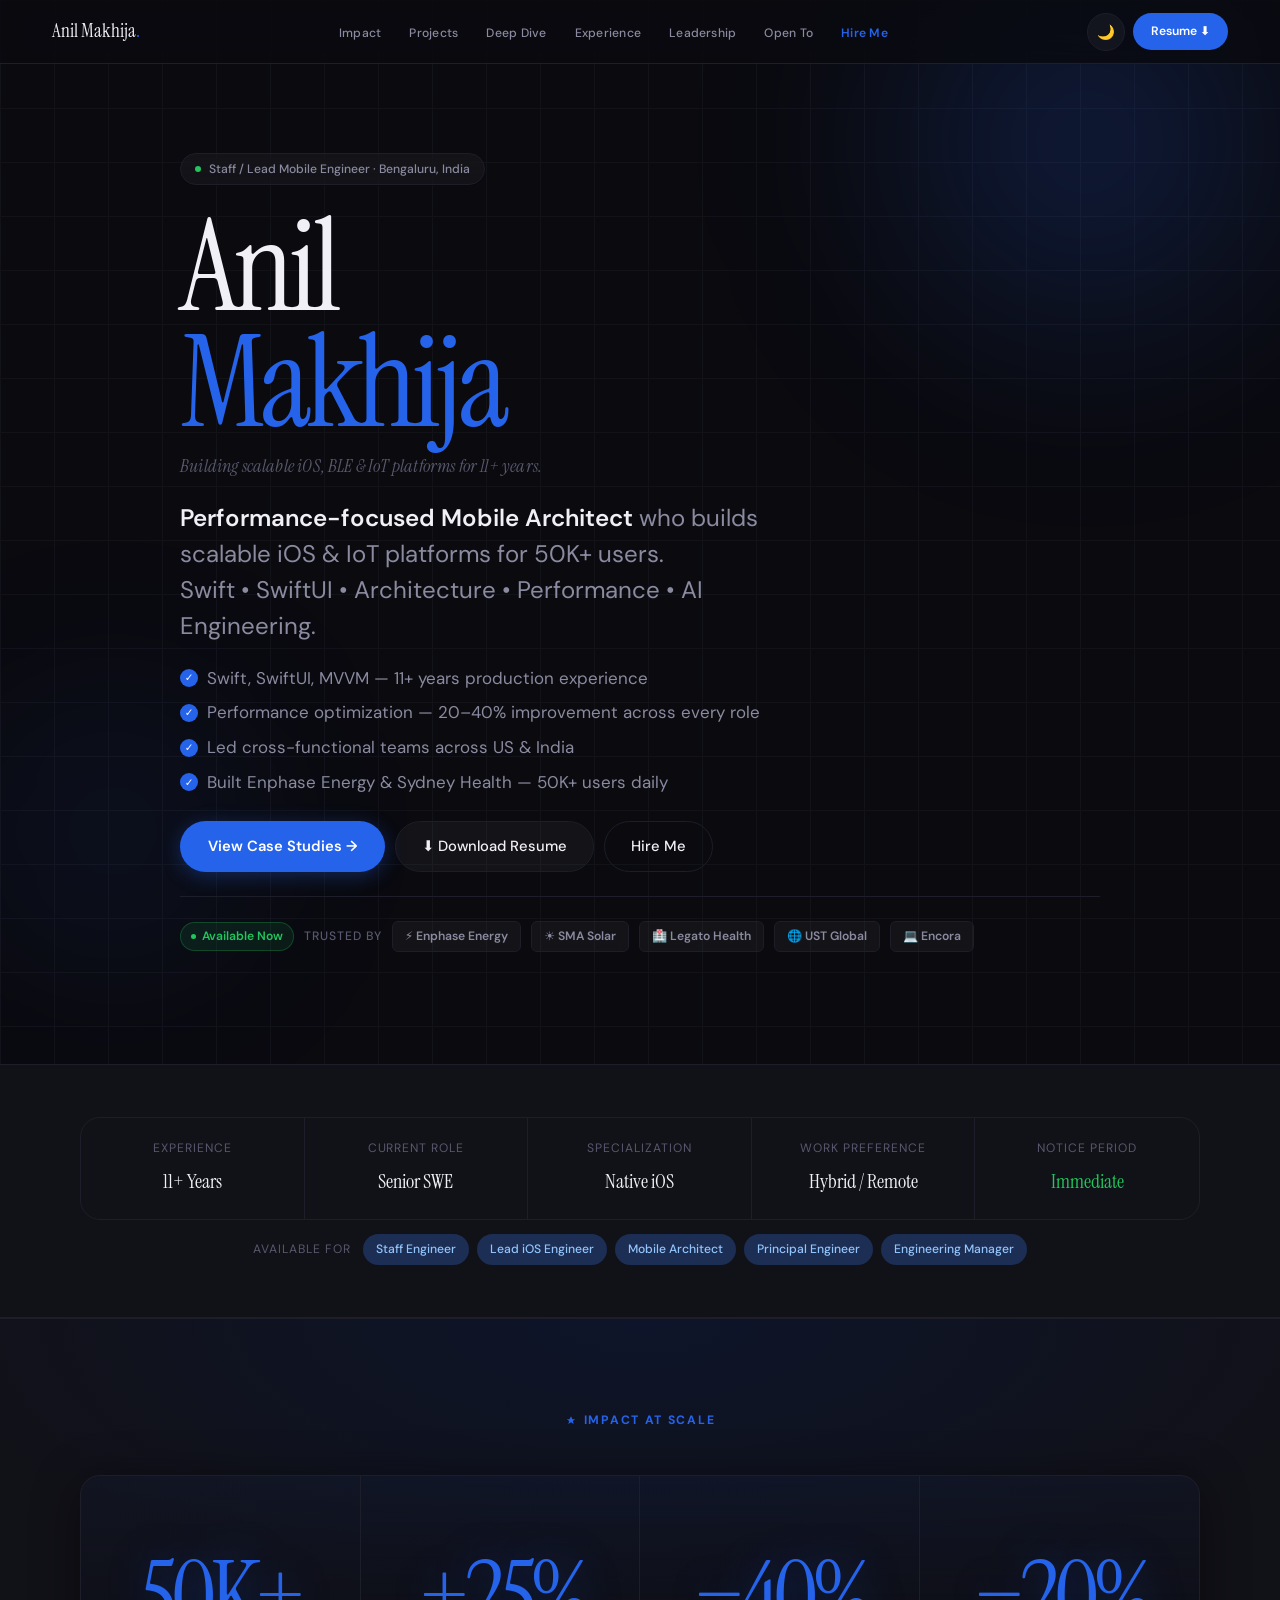
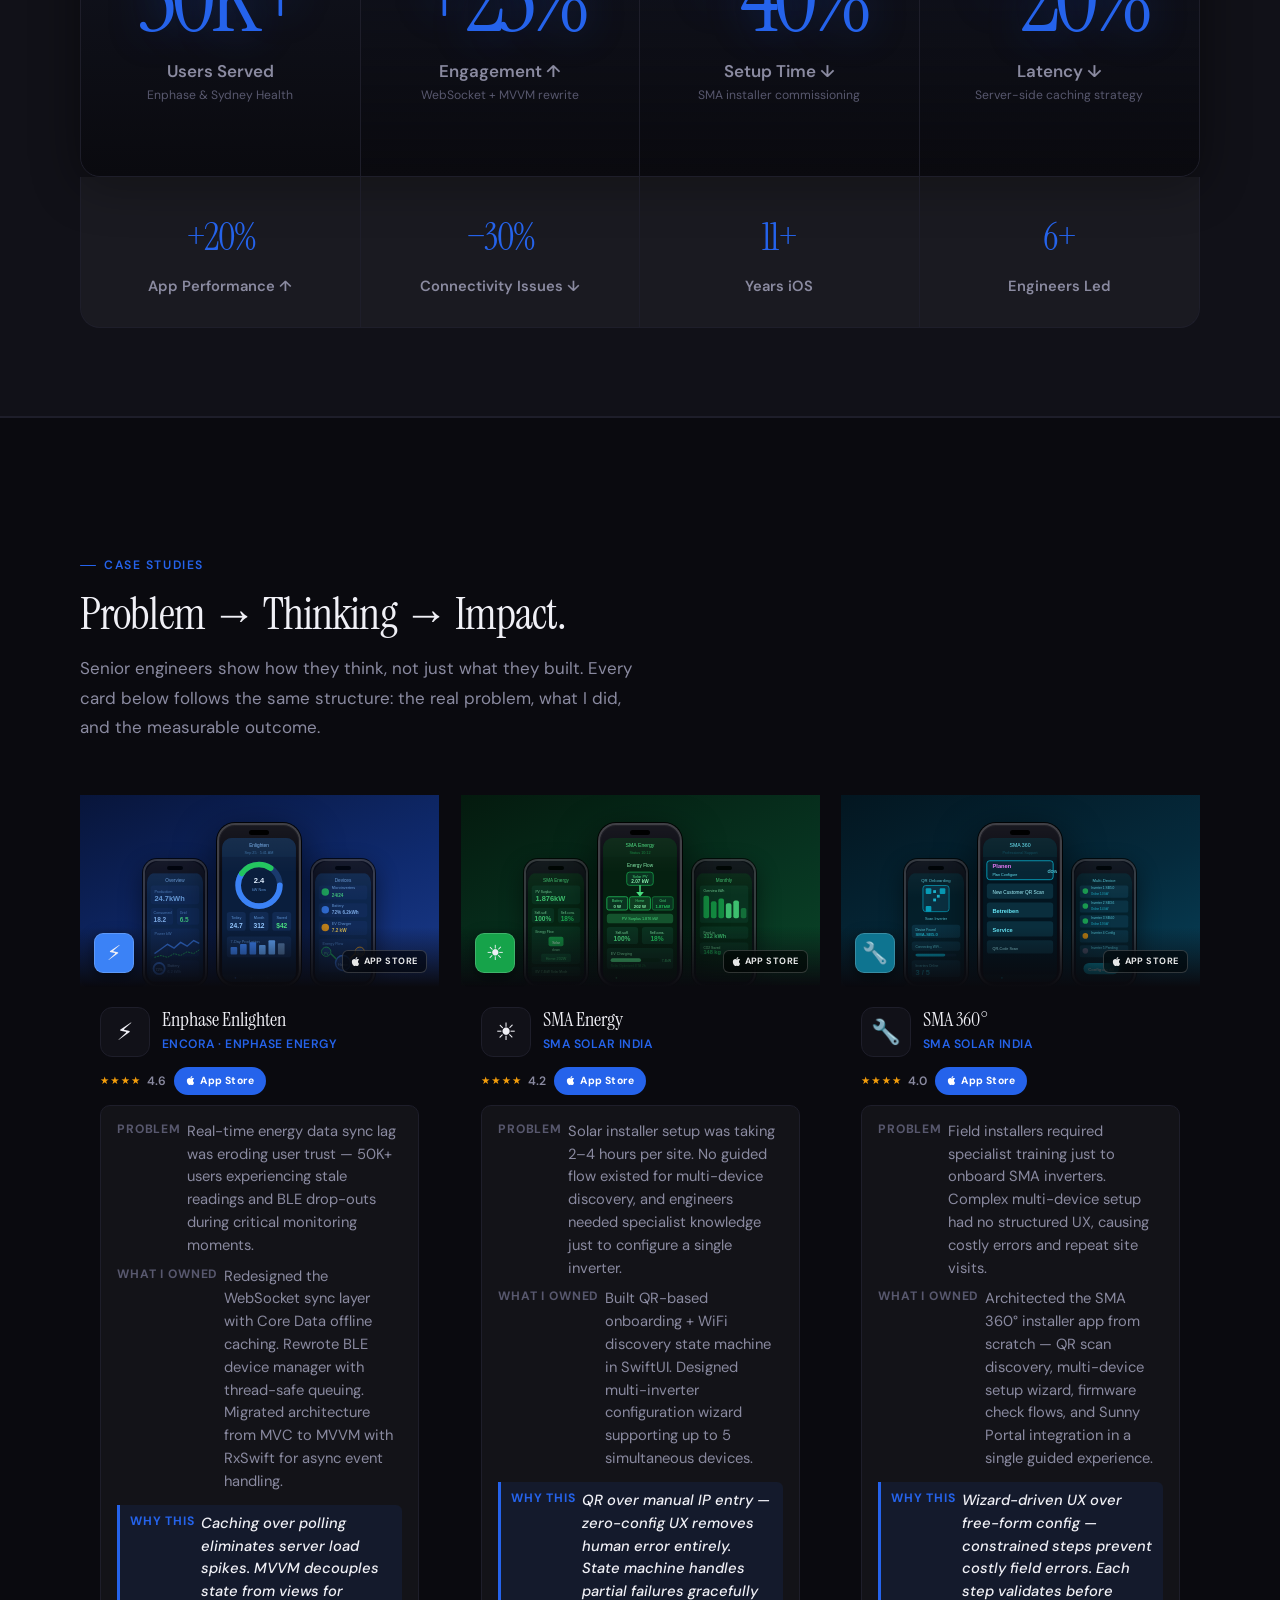
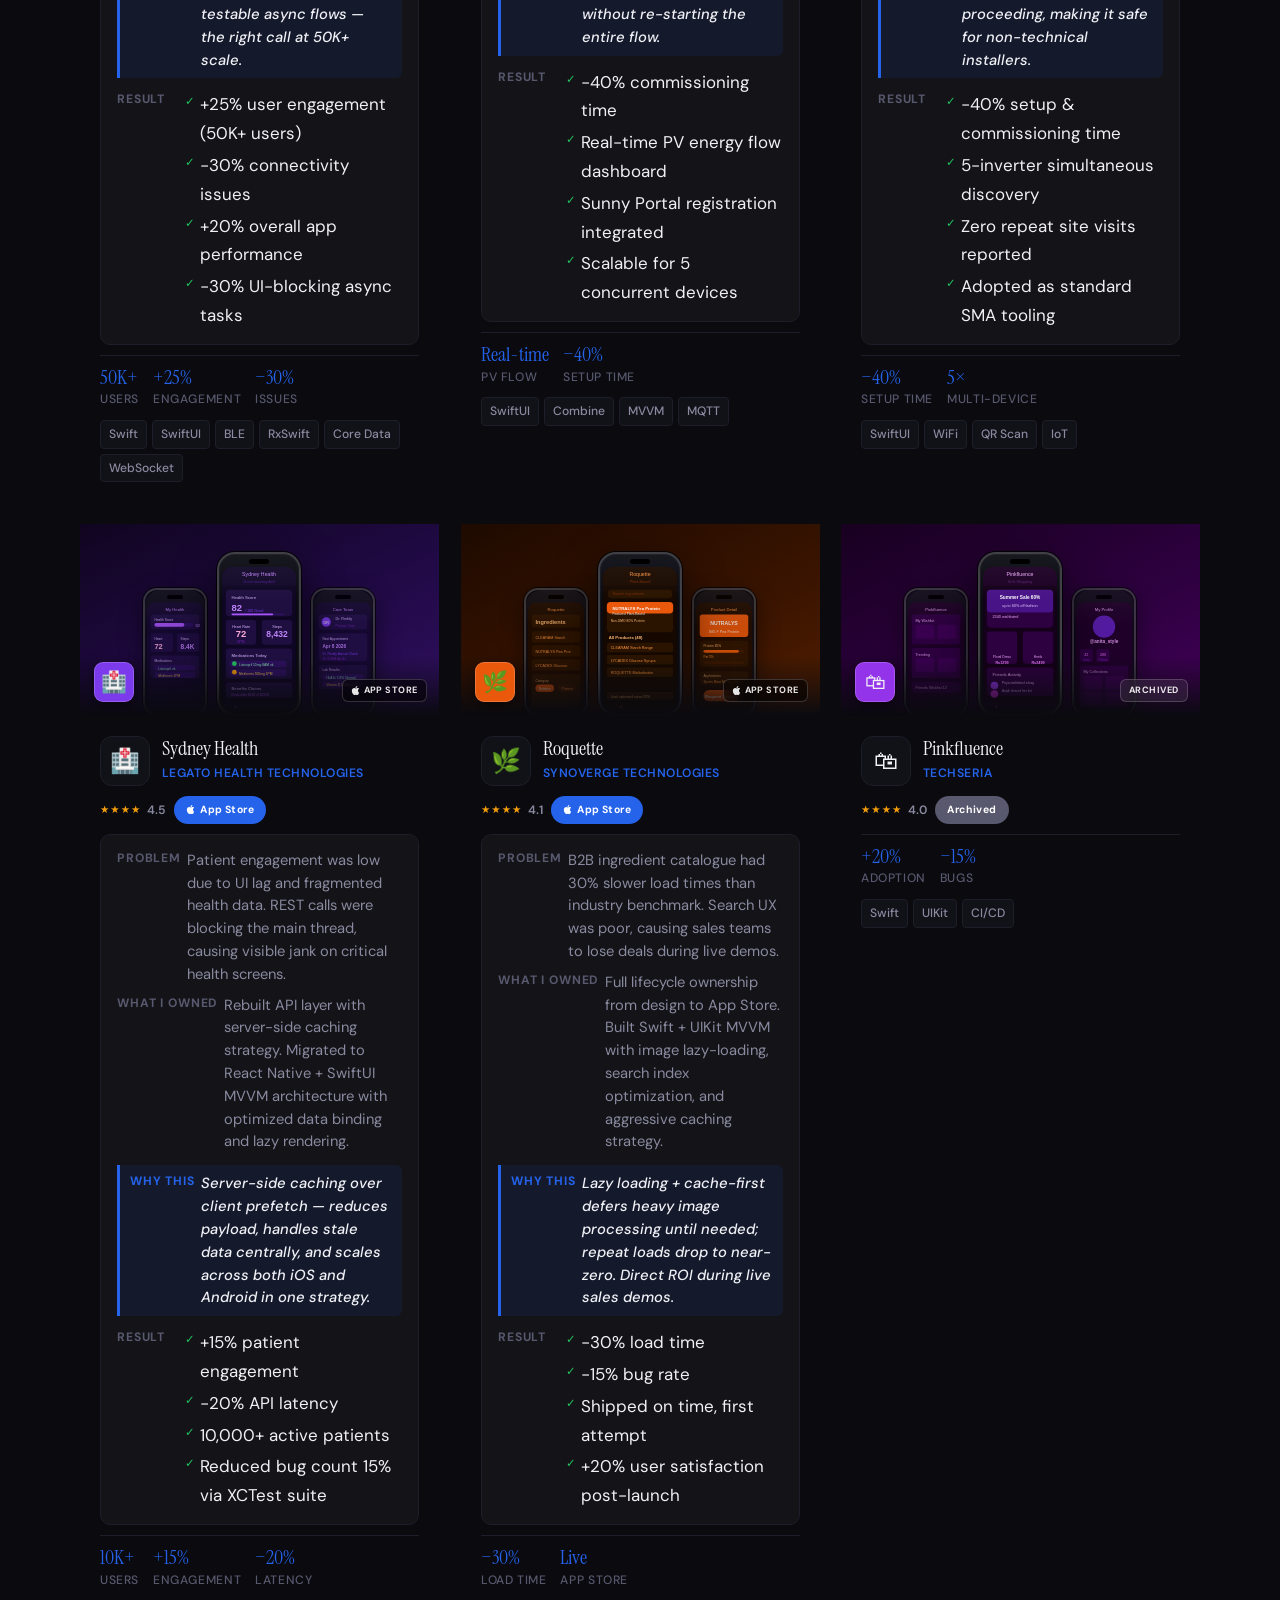
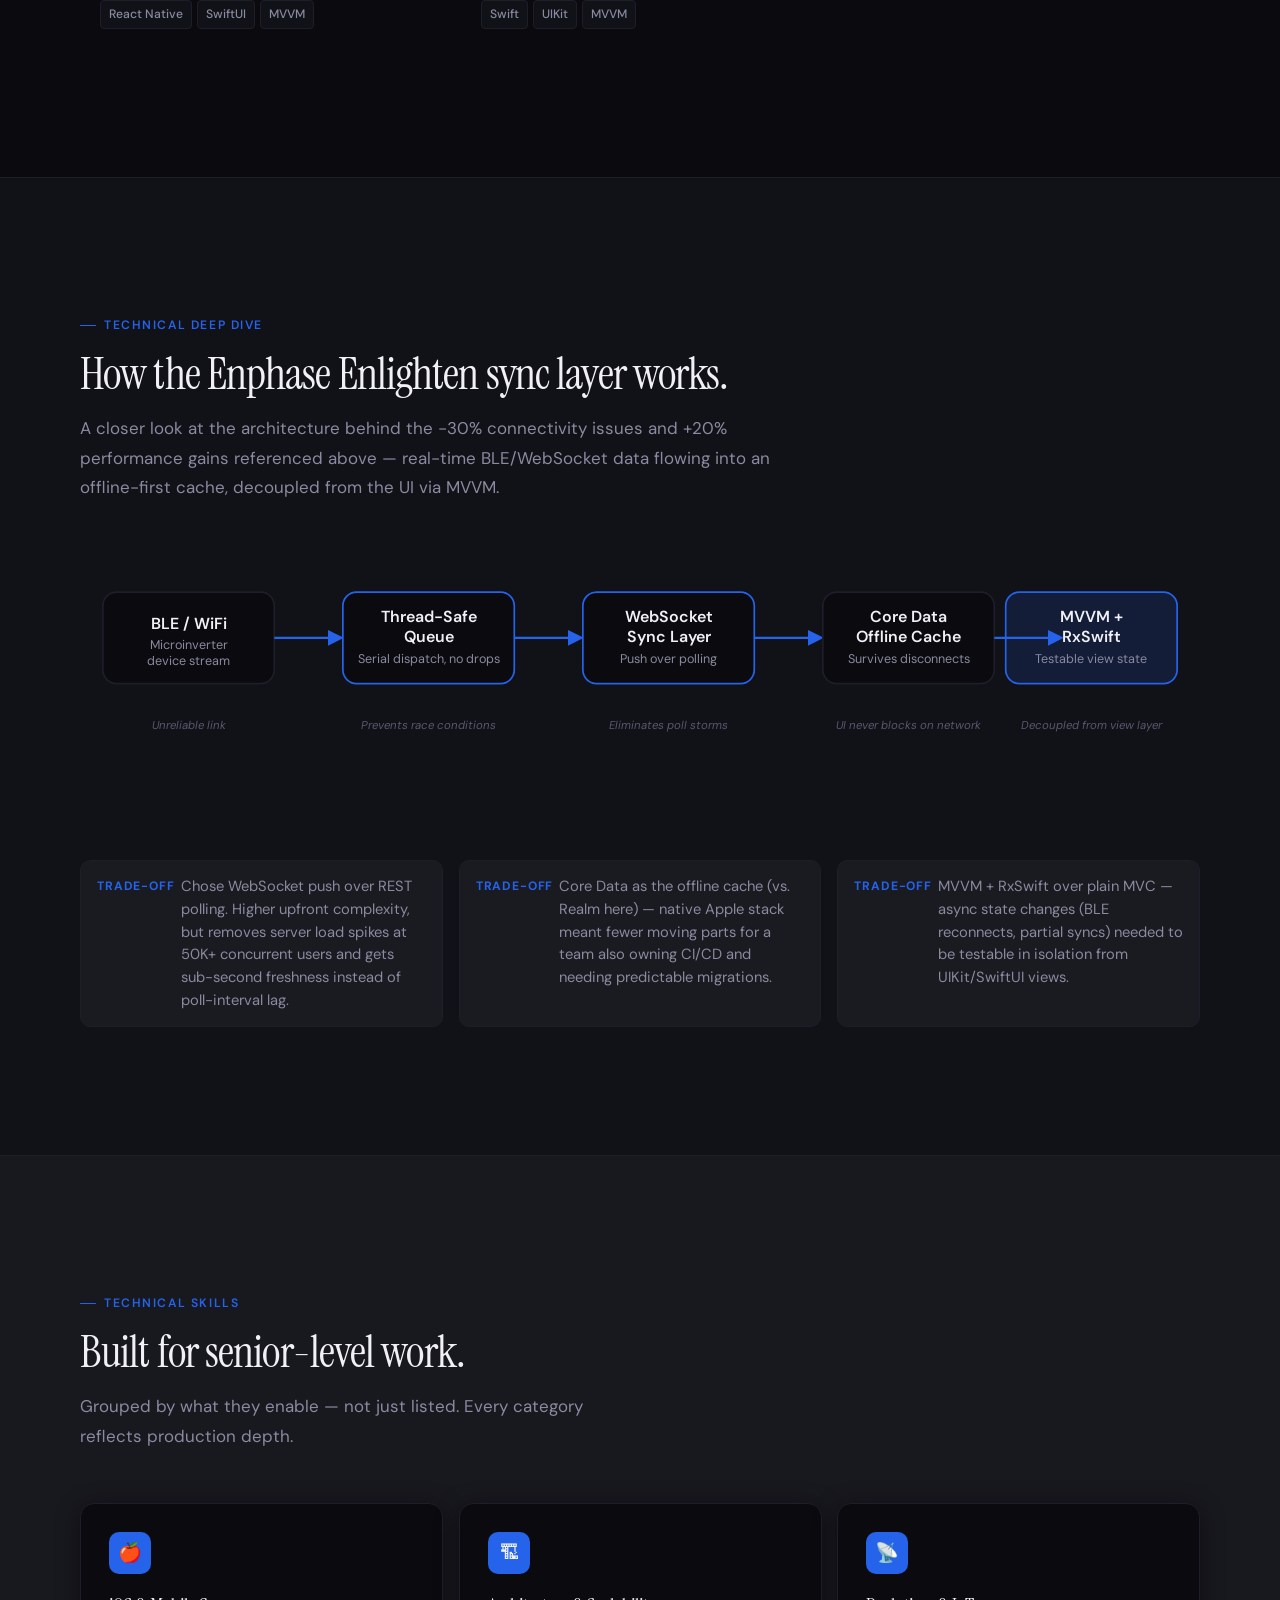
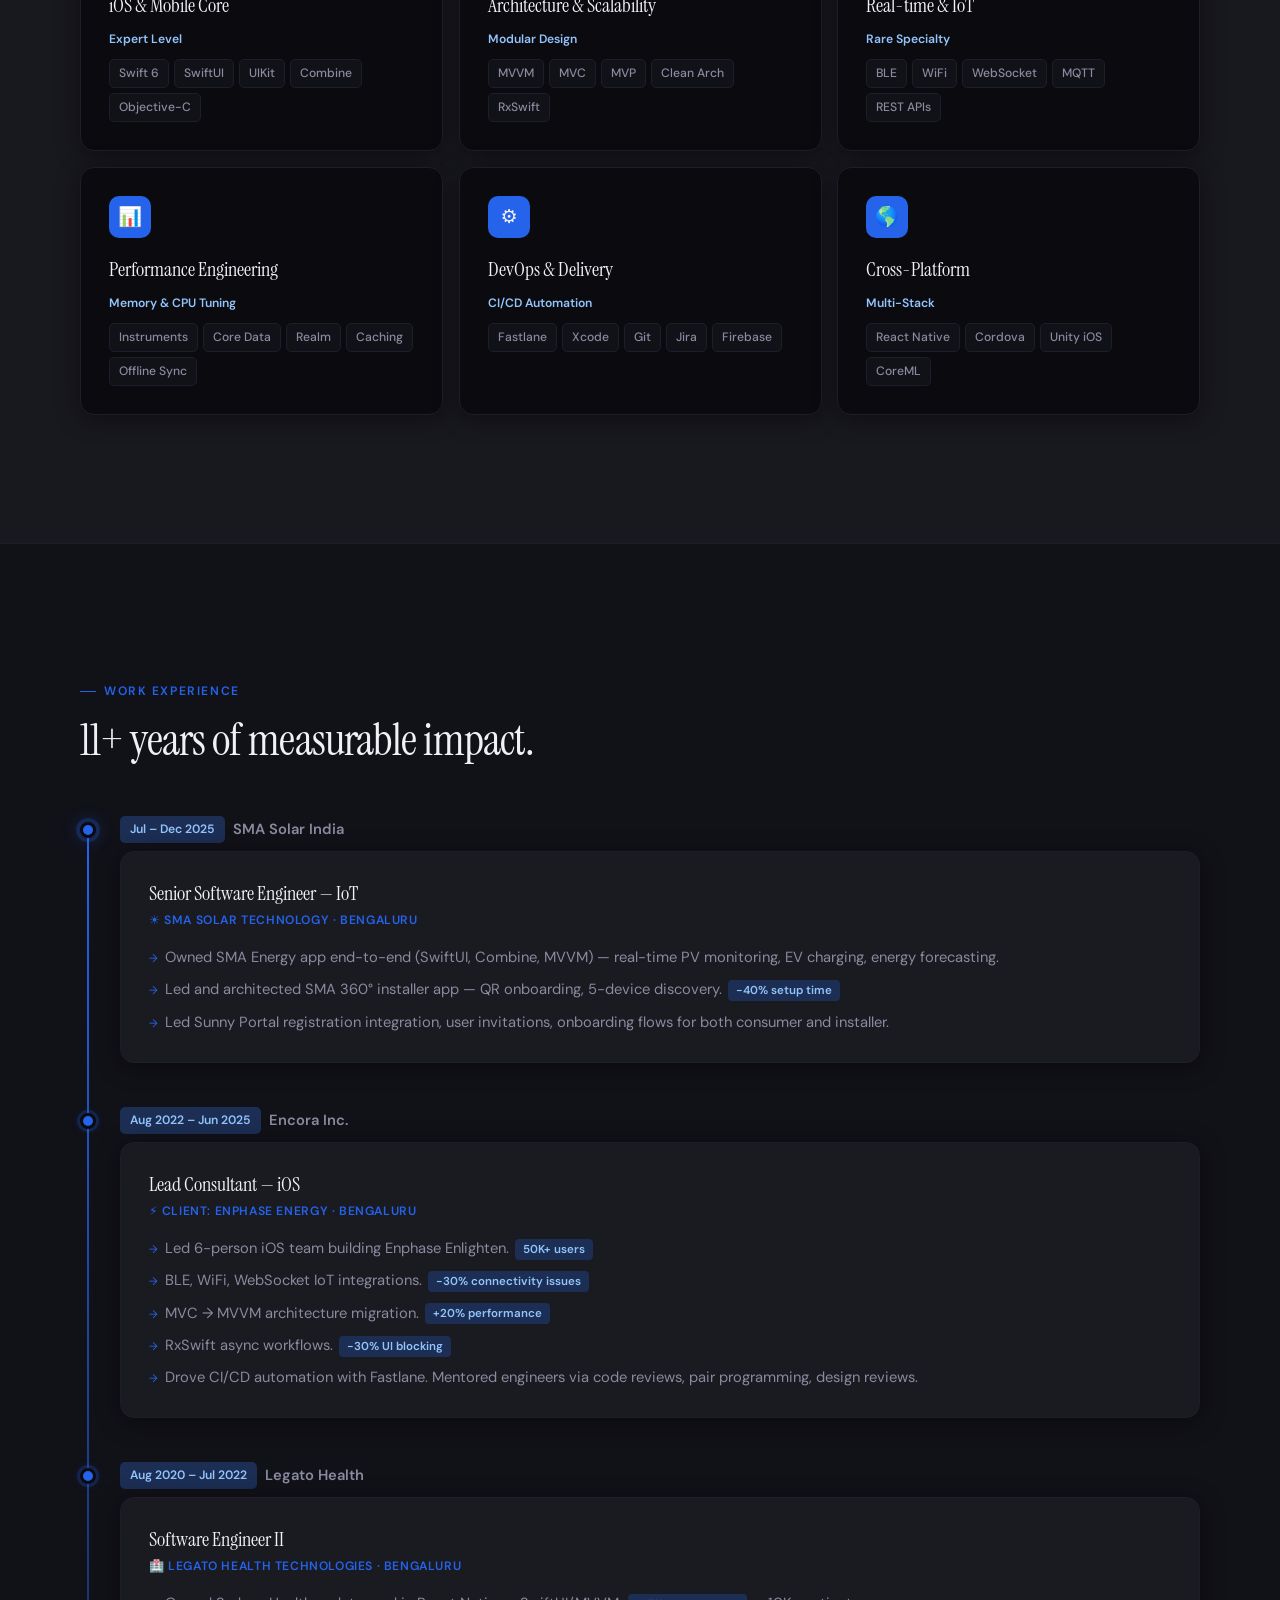
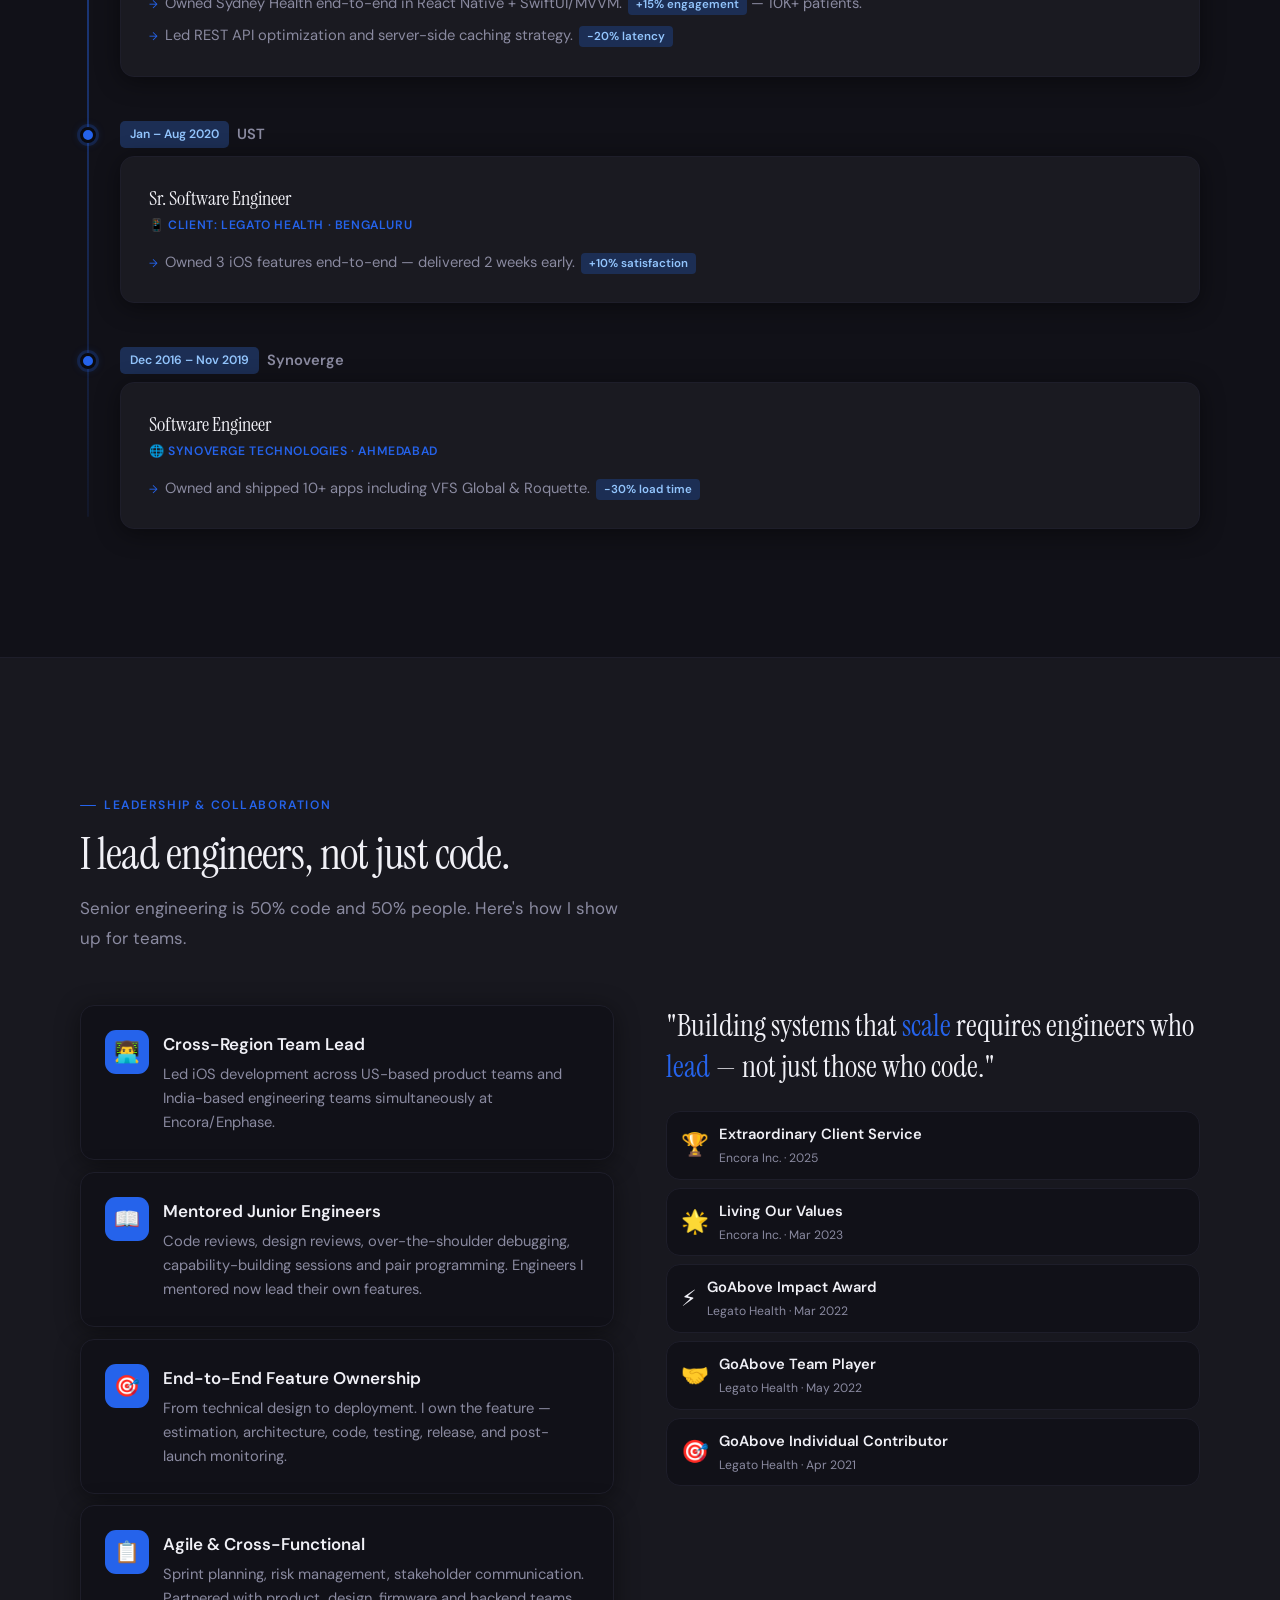
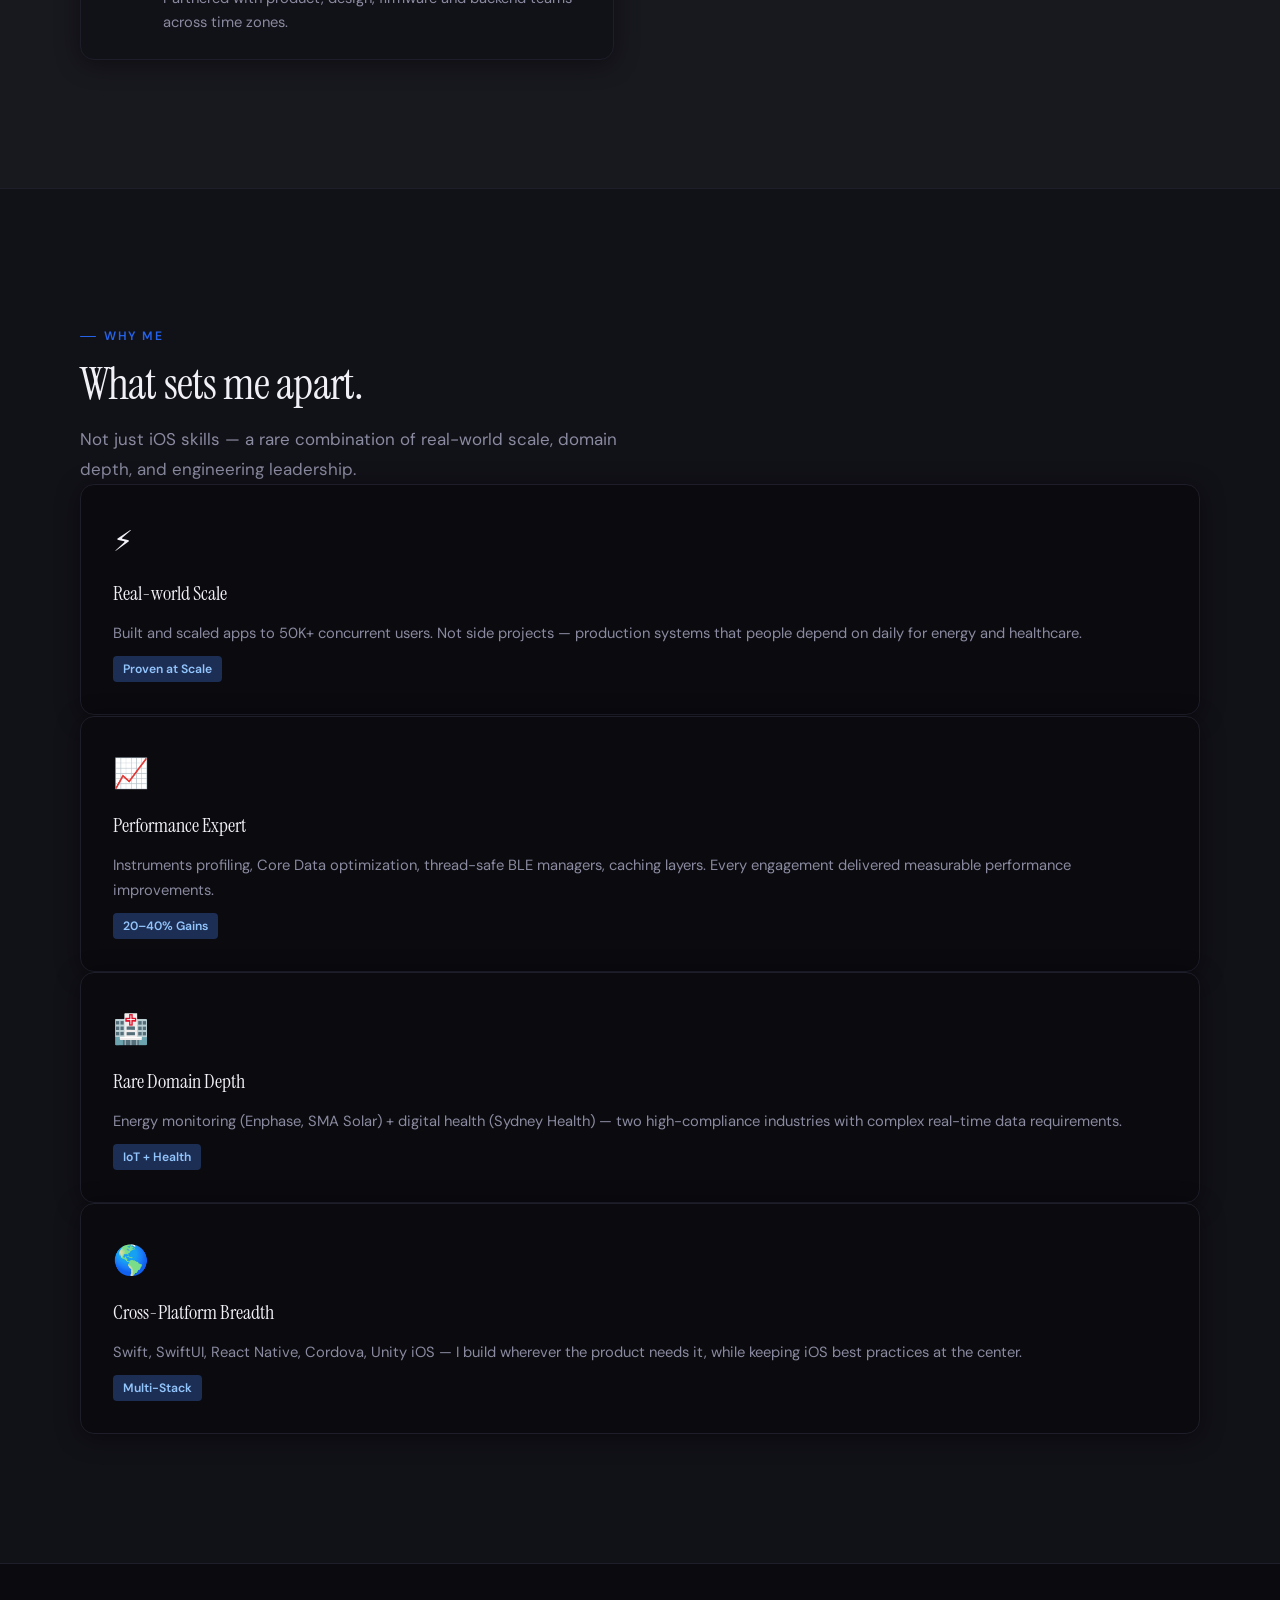
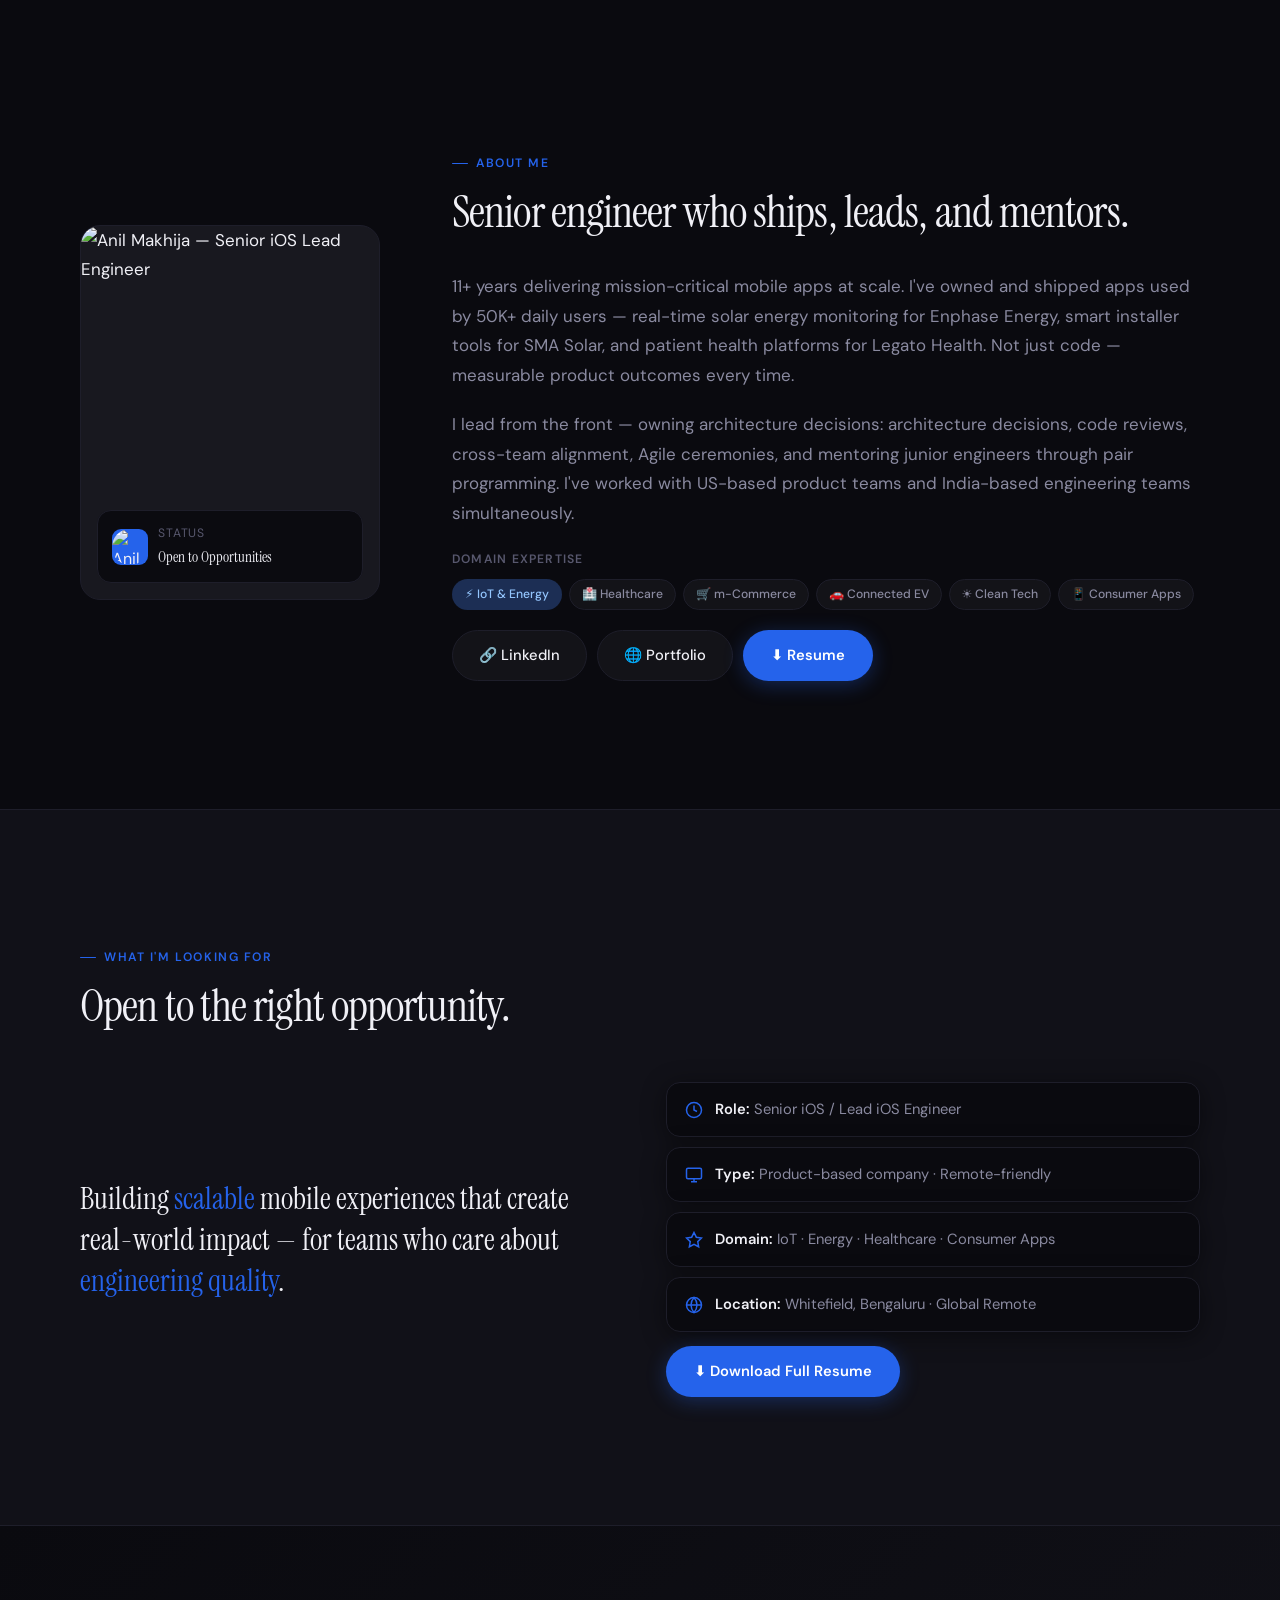
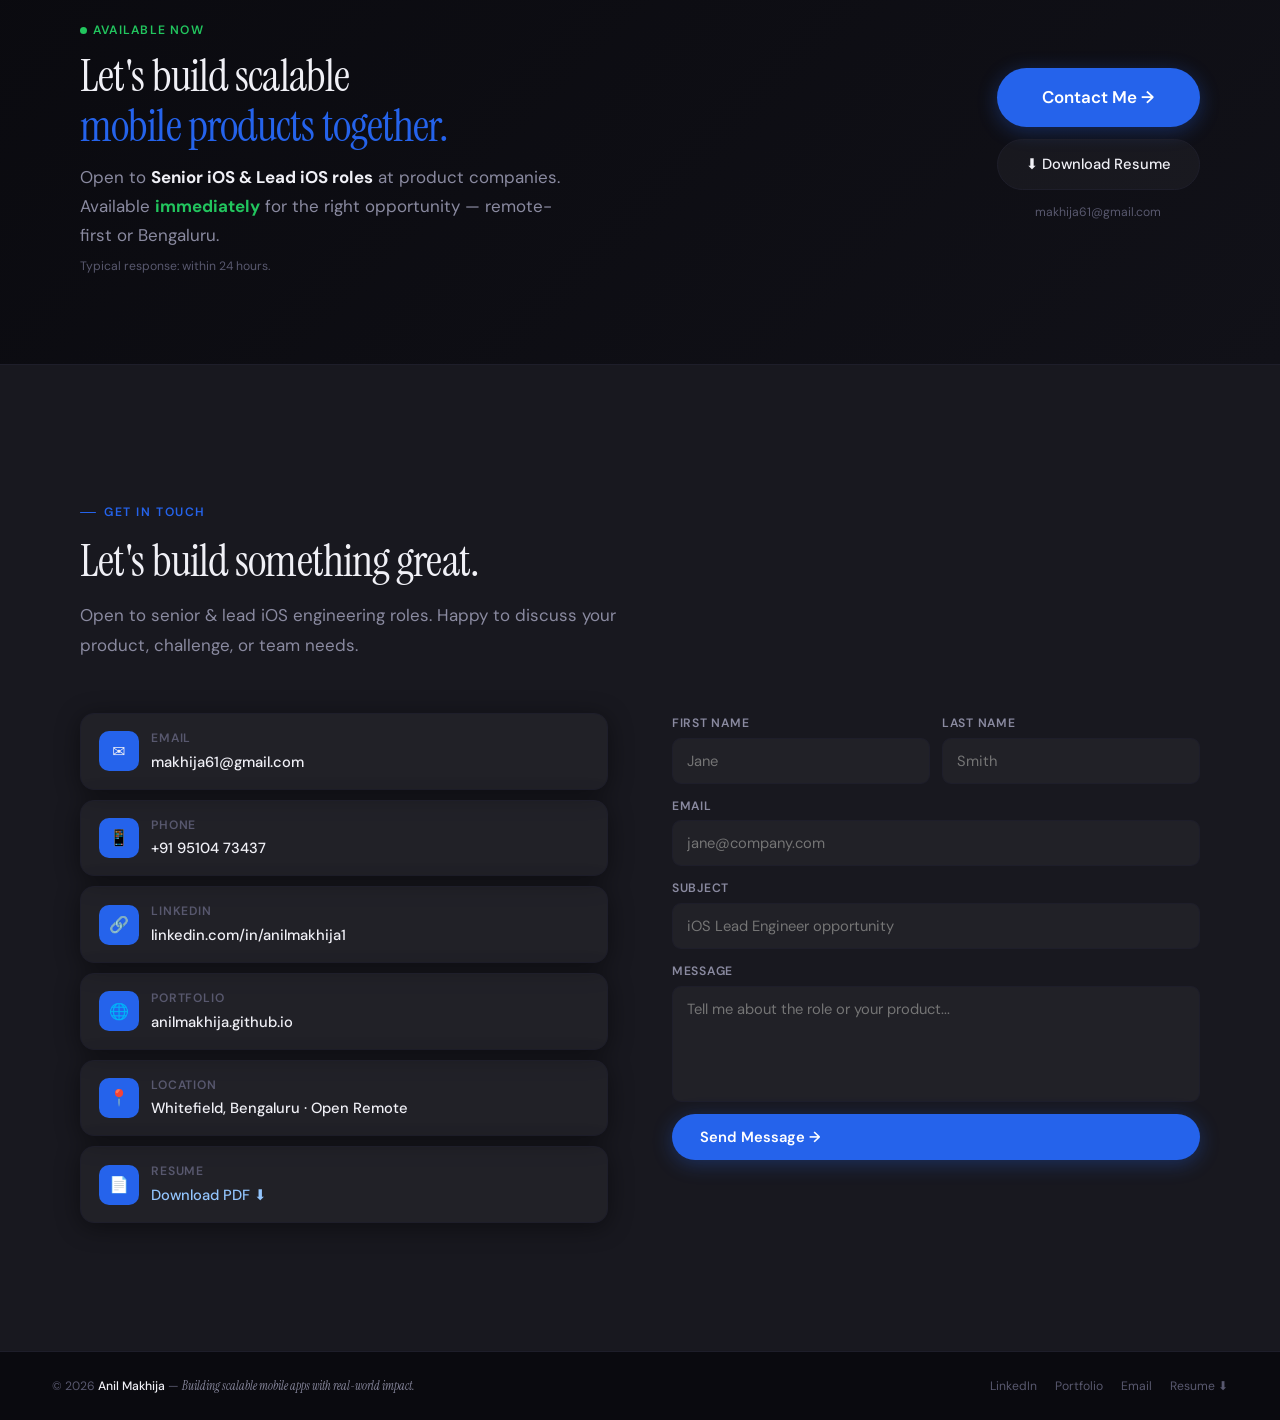
==== commit 12bf51ad: "Update" ====
--- a/index.html
+++ b/index.html
@@ -531,13 +531,13 @@
 <section id="hero" style="background:var(--bg)">
   <div class="hbg2"><div class="gbg"></div><div class="orb o1"></div><div class="orb o2"></div></div>
   <div class="wrap hc">
-    <div class="hbadge"><span class="bdot"></span>Open to Senior &amp; Lead iOS Roles &middot; Bengaluru</div>
+    <div class="hbadge"><span class="bdot"></span>Staff / Lead Mobile Engineer &middot; Bengaluru, India</div>
     <h1 class="hn">Anil<br><span class="ac">Makhija</span></h1>
 
-    <p style="font-family:var(--fd);font-size:clamp(.9rem,2vw,1.1rem);font-style:italic;color:var(--tm);margin-bottom:18px;letter-spacing:.01em">Building scalable mobile apps with real-world impact.</p>
+    <p style="font-family:var(--fd);font-size:clamp(.9rem,2vw,1.1rem);font-style:italic;color:var(--tm);margin-bottom:18px;letter-spacing:.01em">Building scalable iOS, BLE &amp; IoT platforms for 11+ years.</p>
     <p class="hpunch">
-      <strong>Performance-focused iOS Engineer</strong> who builds scalable mobile apps for 50K+ users.<br>
-      Swift &bull; SwiftUI &bull; Real-time IoT &bull; Architecture decisions that ship.
+      <strong>Performance-focused Mobile Architect</strong> who builds scalable iOS &amp; IoT platforms for 50K+ users.<br>
+      Swift &bull; SwiftUI &bull; Architecture &bull; Performance &bull; AI Engineering.
     </p>
 
     <div class="hcreds">
@@ -546,7 +546,6 @@
       <div class="hcred"><span class="ck">&#10003;</span>Led cross-functional teams across US &amp; India</div>
       <div class="hcred"><span class="ck">&#10003;</span>Built Enphase Energy &amp; Sydney Health &mdash; 50K+ users daily</div>
     </div>
-    <p style="font-size:var(--x0);color:var(--tm);letter-spacing:.08em;text-transform:uppercase;font-weight:500;margin-bottom:22px">Engineering mobile apps that scale with real-world impact.</p>
 
     <div class="hact">
       <a href="#projects" class="bp">View Case Studies &#8594;</a>
@@ -554,8 +553,7 @@
       <a href="#contact" class="bg3">Hire Me</a>
     </div>
 
-    <div style="display:flex;align-items:center;gap:8px;margin-bottom:12px;flex-wrap:wrap"><span style="display:inline-flex;align-items:center;gap:5px;font-size:var(--x1);color:var(--ok);font-weight:600"><span style="width:6px;height:6px;border-radius:50%;background:var(--ok);display:inline-block;animation:pd 2.5s infinite"></span>Open to Senior iOS &amp; Lead roles</span><span style="font-size:var(--x0);color:var(--tm)">&mdash; Available immediately &mdash; Bengaluru / Remote</span></div>
-<div class="auth">
+    <div class="auth">
       <span style="display:inline-flex;align-items:center;gap:6px;font-size:var(--x0);font-weight:600;color:var(--ok);padding:3px 10px;border-radius:100px;background:rgba(34,197,94,.1);border:.5px solid rgba(34,197,94,.25)"><span style="width:5px;height:5px;border-radius:50%;background:var(--ok);display:inline-block;animation:pd 2.5s infinite"></span>Available Now</span>
       <span class="auth-lbl">Trusted by</span>
       <span class="auth-co">&#9889; Enphase Energy</span>
@@ -564,6 +562,40 @@
       <span class="auth-co">&#127760; UST Global</span>
       <span class="auth-co">&#128187; Encora</span>
     </div>
+  </div>
+</section>
+
+<!-- RECRUITER QUICK FACTS -->
+<section id="quickfacts" style="padding:var(--s3) var(--s3);background:var(--bg2);border-top:.5px solid var(--bd);border-bottom:.5px solid var(--bd)">
+  <div class="wrap" style="display:grid;grid-template-columns:repeat(5,1fr);gap:0;border:1px solid var(--bd);border-radius:var(--rl);overflow:hidden">
+    <div style="padding:20px;text-align:center;border-right:.5px solid var(--bd)">
+      <div style="font-size:var(--x0);color:var(--tm);text-transform:uppercase;letter-spacing:.08em;margin-bottom:6px">Experience</div>
+      <div style="font-family:var(--fd);font-size:var(--x3)">11+ Years</div>
+    </div>
+    <div style="padding:20px;text-align:center;border-right:.5px solid var(--bd)">
+      <div style="font-size:var(--x0);color:var(--tm);text-transform:uppercase;letter-spacing:.08em;margin-bottom:6px">Current Role</div>
+      <div style="font-family:var(--fd);font-size:var(--x3)">Senior SWE</div>
+    </div>
+    <div style="padding:20px;text-align:center;border-right:.5px solid var(--bd)">
+      <div style="font-size:var(--x0);color:var(--tm);text-transform:uppercase;letter-spacing:.08em;margin-bottom:6px">Specialization</div>
+      <div style="font-family:var(--fd);font-size:var(--x3)">Native iOS</div>
+    </div>
+    <div style="padding:20px;text-align:center;border-right:.5px solid var(--bd)">
+      <div style="font-size:var(--x0);color:var(--tm);text-transform:uppercase;letter-spacing:.08em;margin-bottom:6px">Work Preference</div>
+      <div style="font-family:var(--fd);font-size:var(--x3)">Hybrid / Remote</div>
+    </div>
+    <div style="padding:20px;text-align:center">
+      <div style="font-size:var(--x0);color:var(--tm);text-transform:uppercase;letter-spacing:.08em;margin-bottom:6px">Notice Period</div>
+      <div style="font-family:var(--fd);font-size:var(--x3);color:var(--ok)">Immediate</div>
+    </div>
+  </div>
+  <div class="wrap" style="margin-top:14px;display:flex;flex-wrap:wrap;gap:8px;justify-content:center">
+    <span style="font-size:var(--x0);color:var(--tm);text-transform:uppercase;letter-spacing:.08em;align-self:center;margin-right:4px">Available for</span>
+    <span class="tg hi">Staff Engineer</span>
+    <span class="tg hi">Lead iOS Engineer</span>
+    <span class="tg hi">Mobile Architect</span>
+    <span class="tg hi">Principal Engineer</span>
+    <span class="tg hi">Engineering Manager</span>
   </div>
 </section>
 
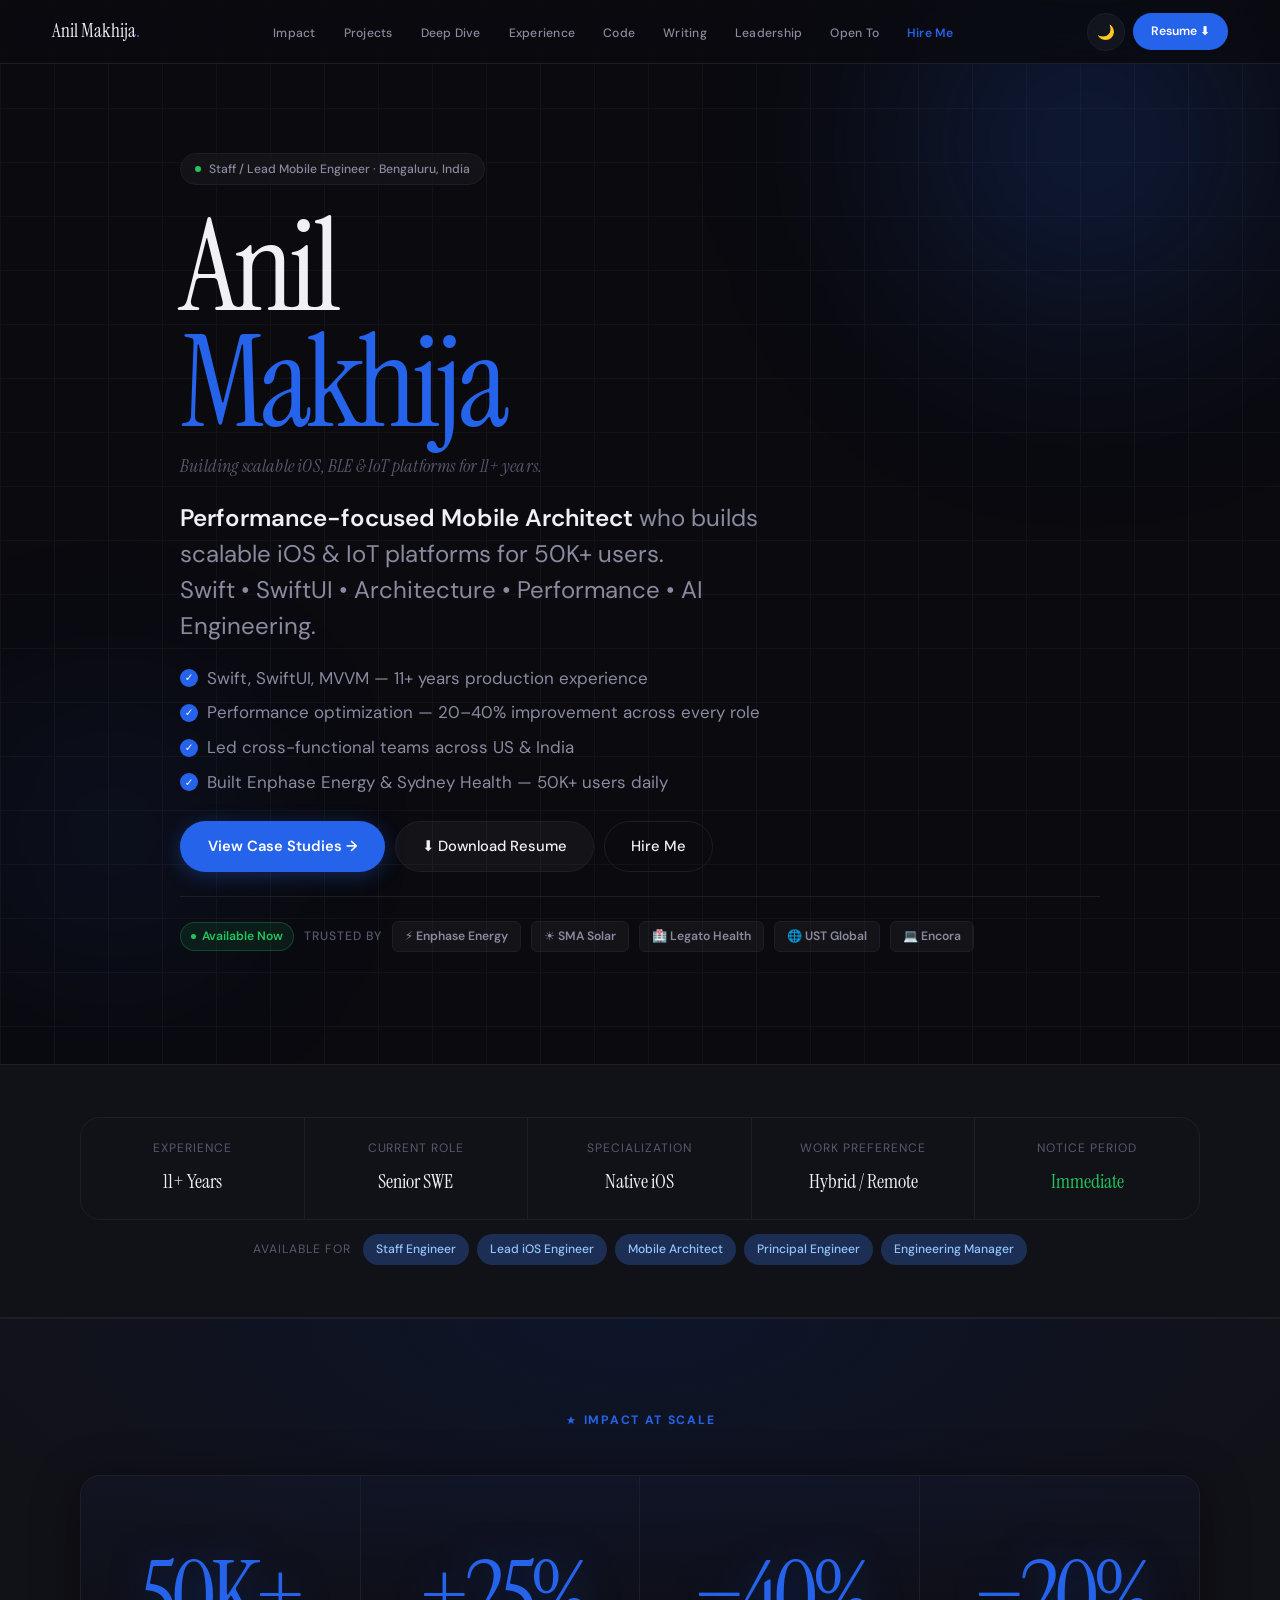
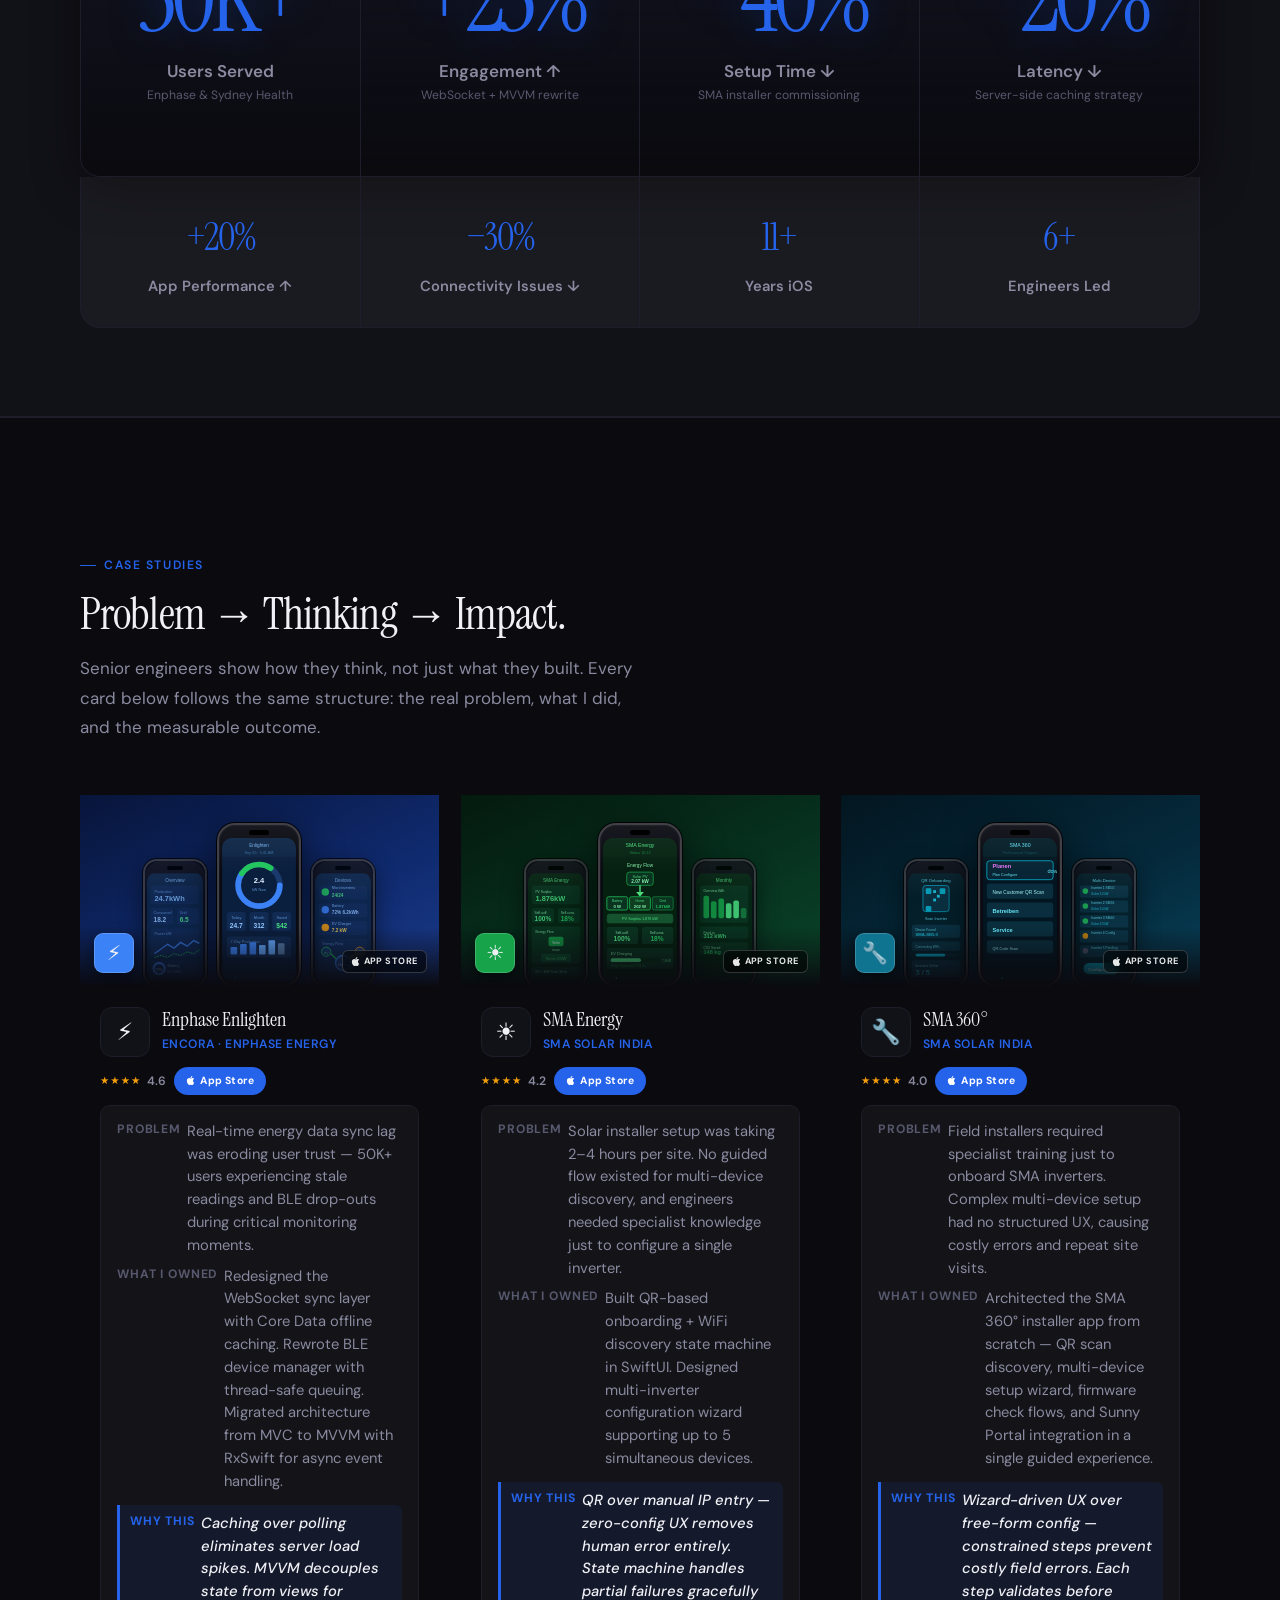
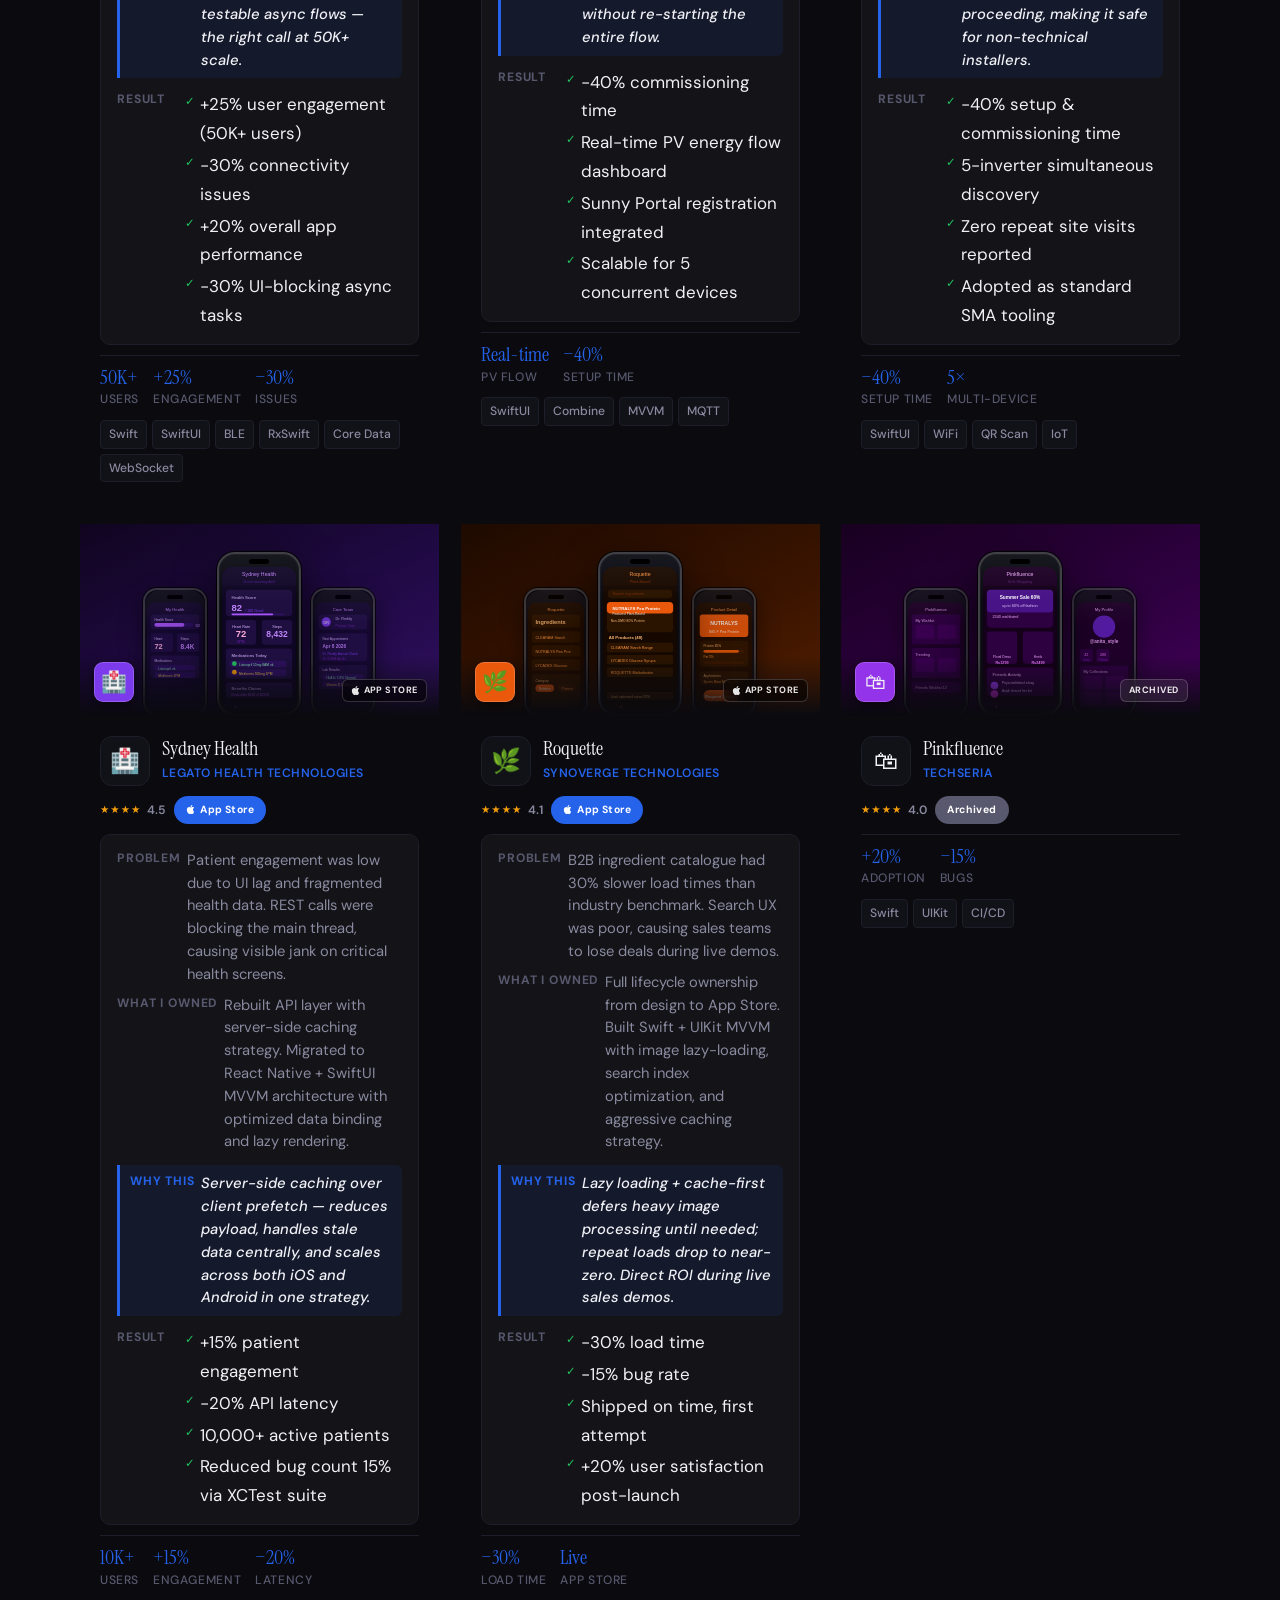
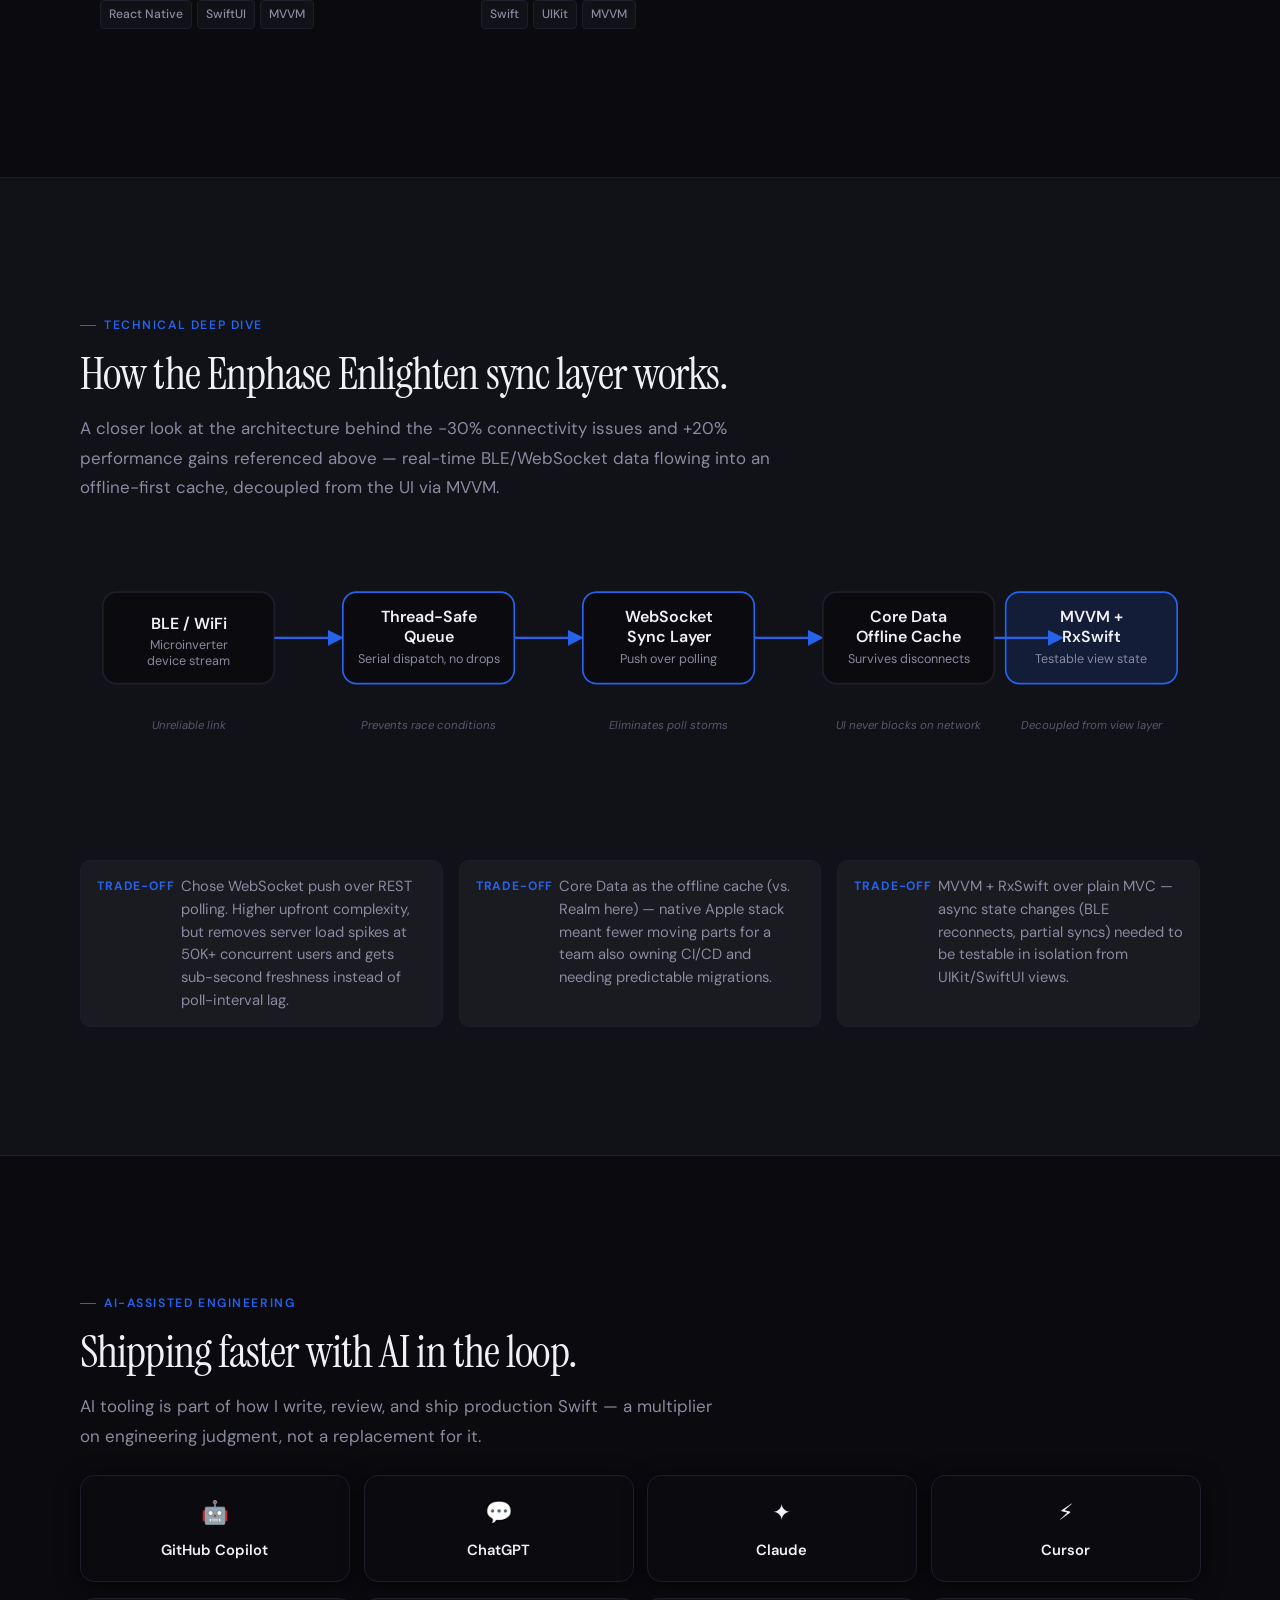
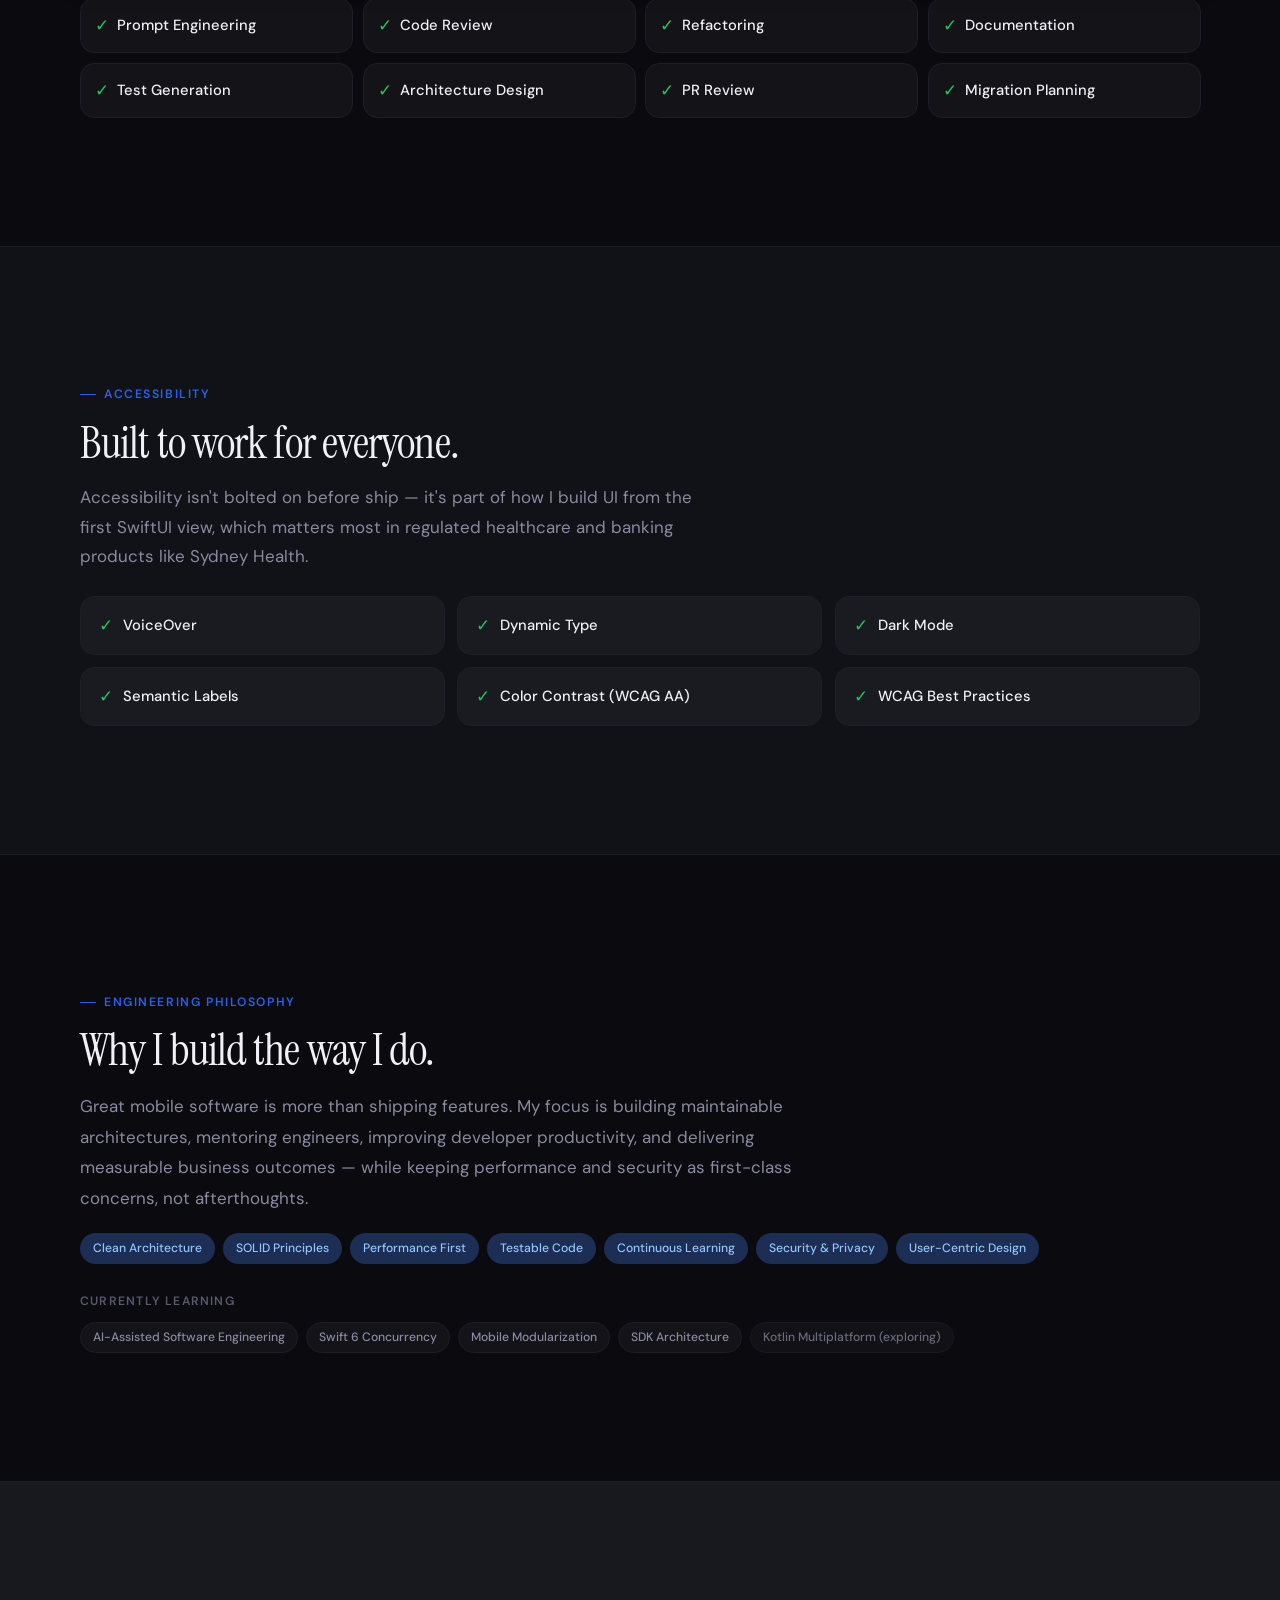
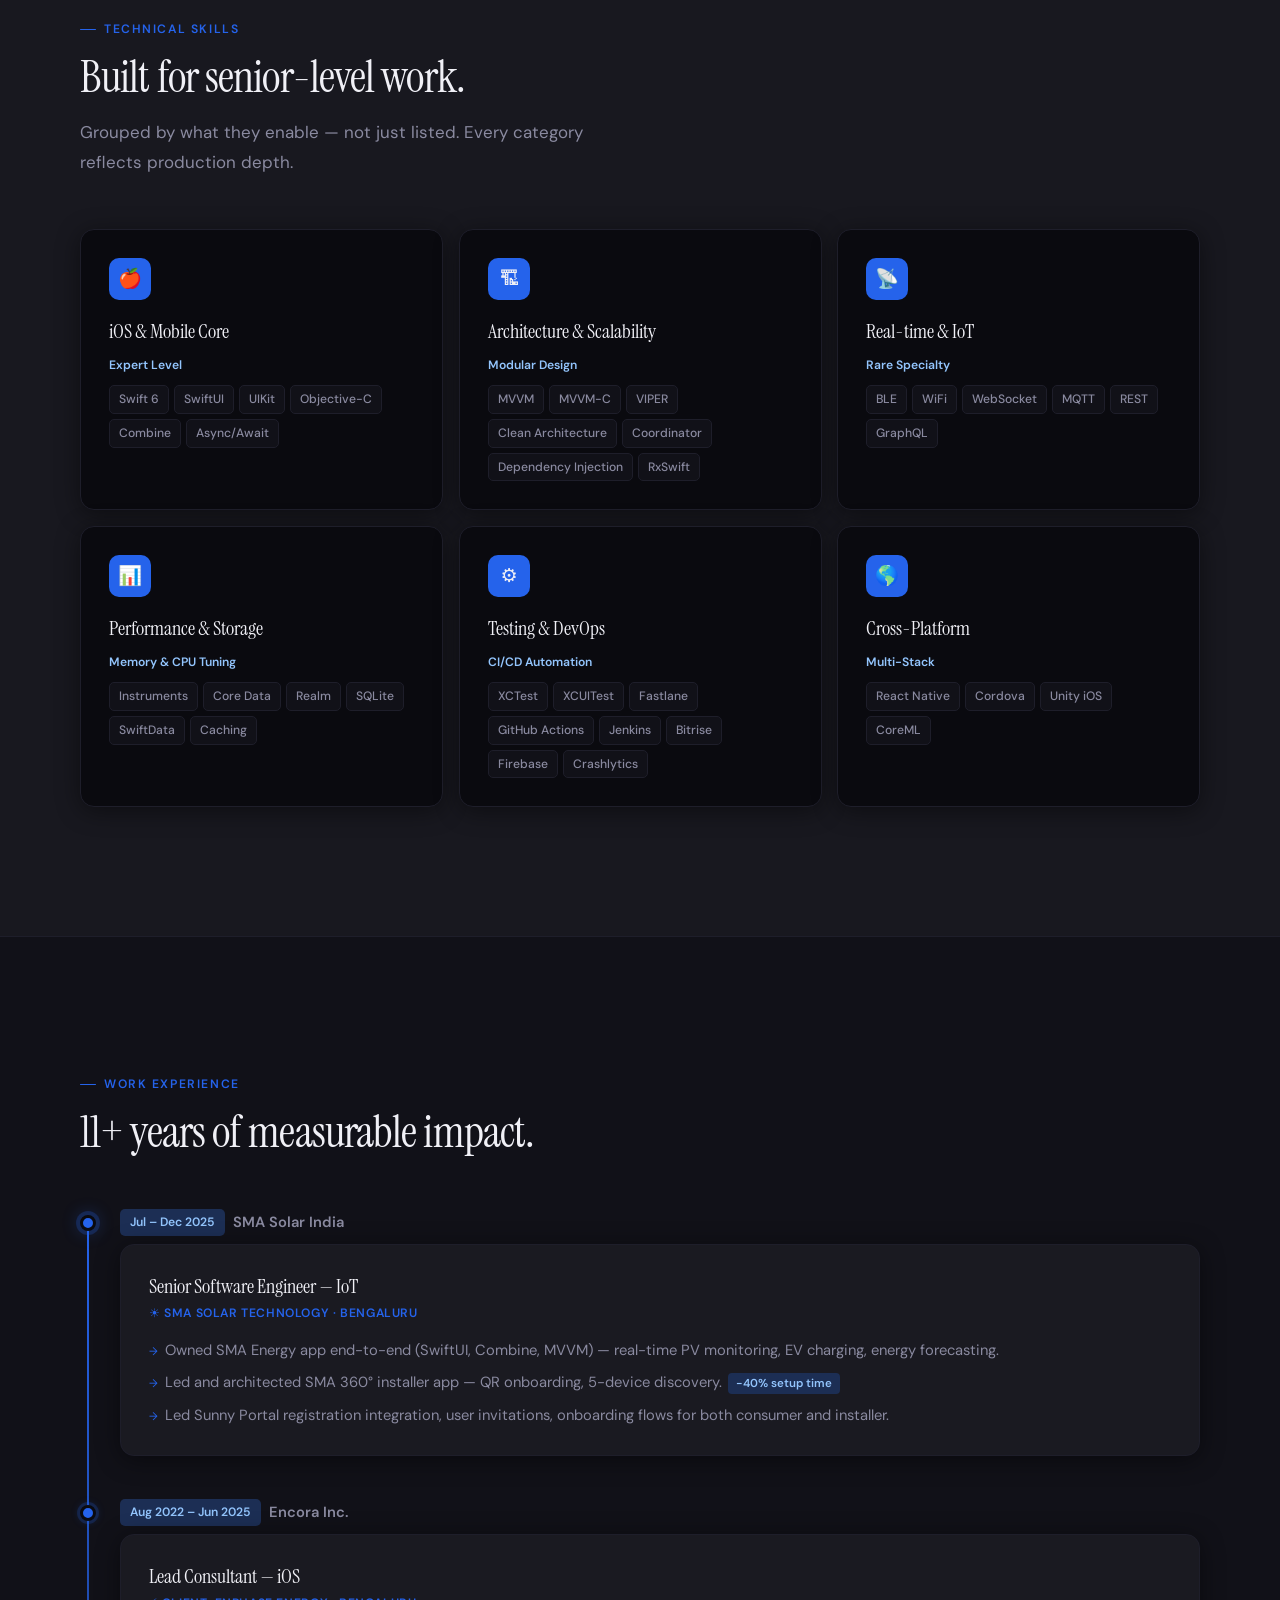
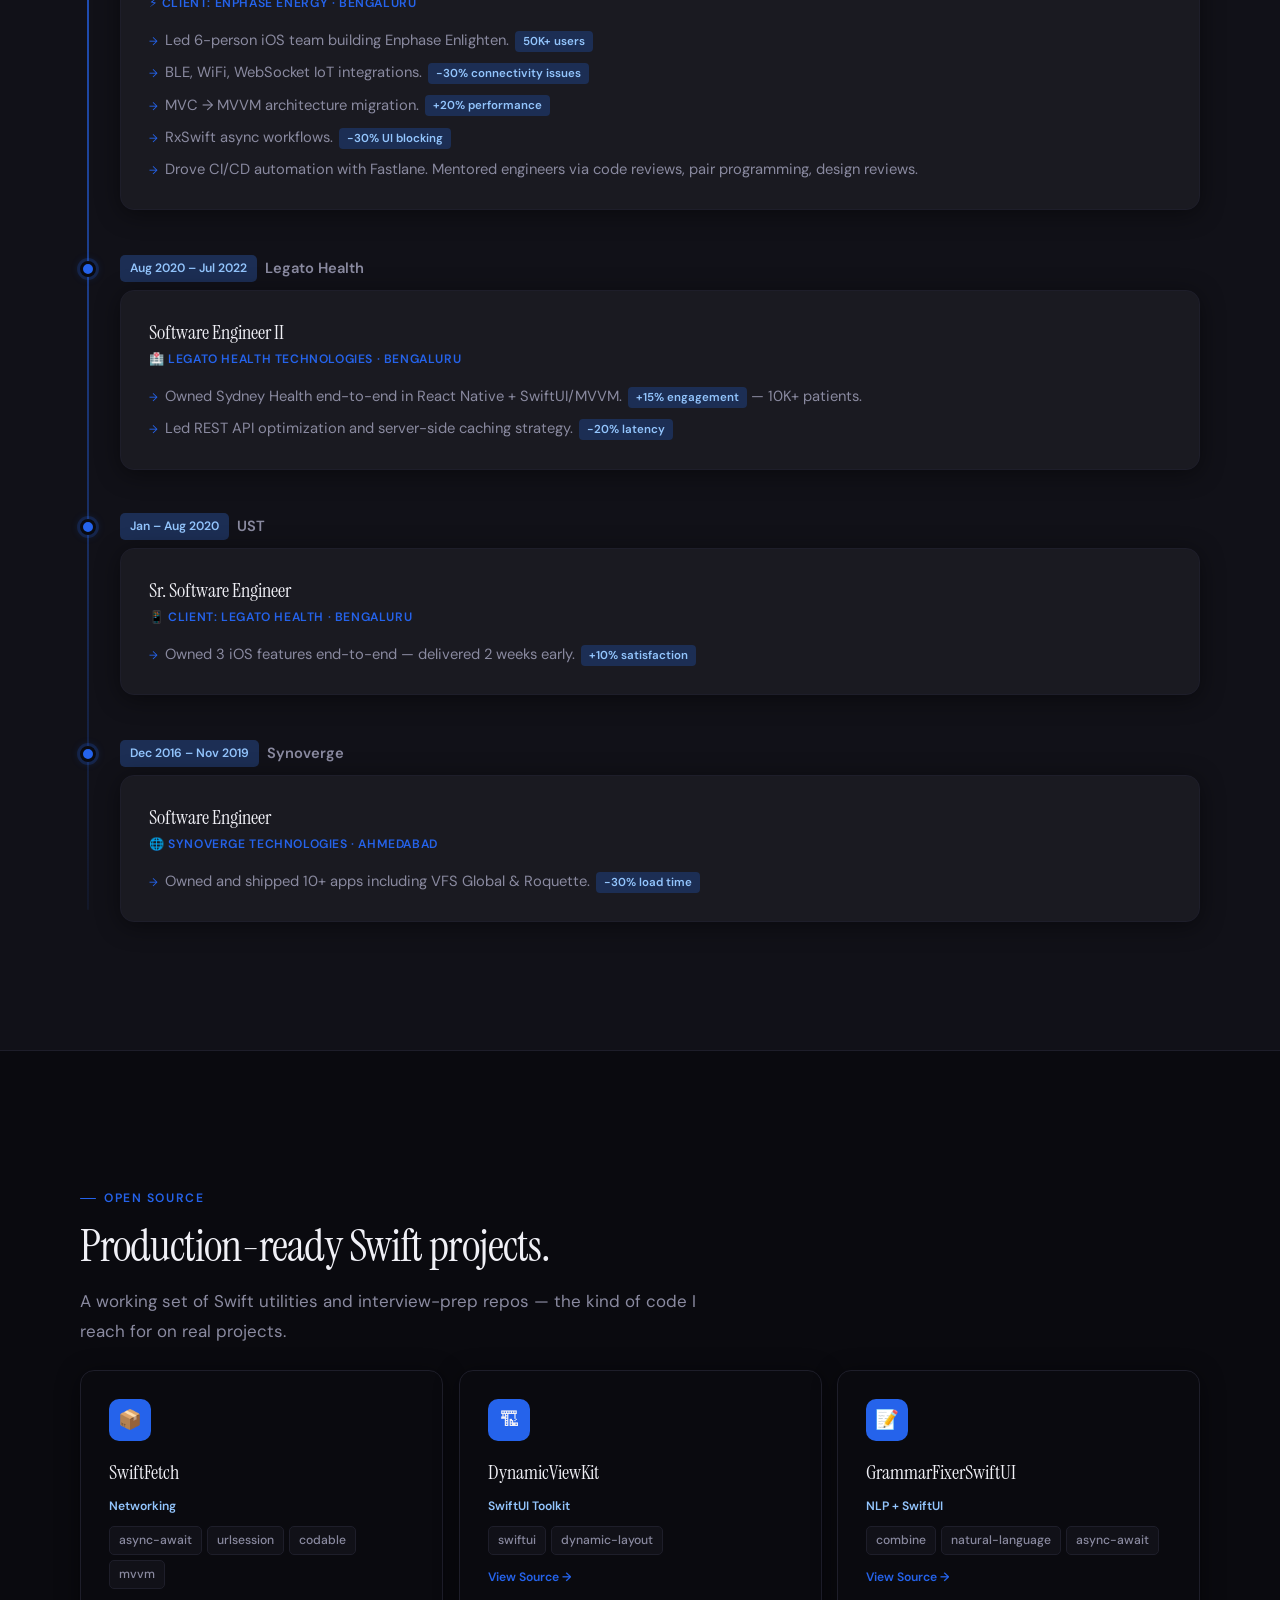
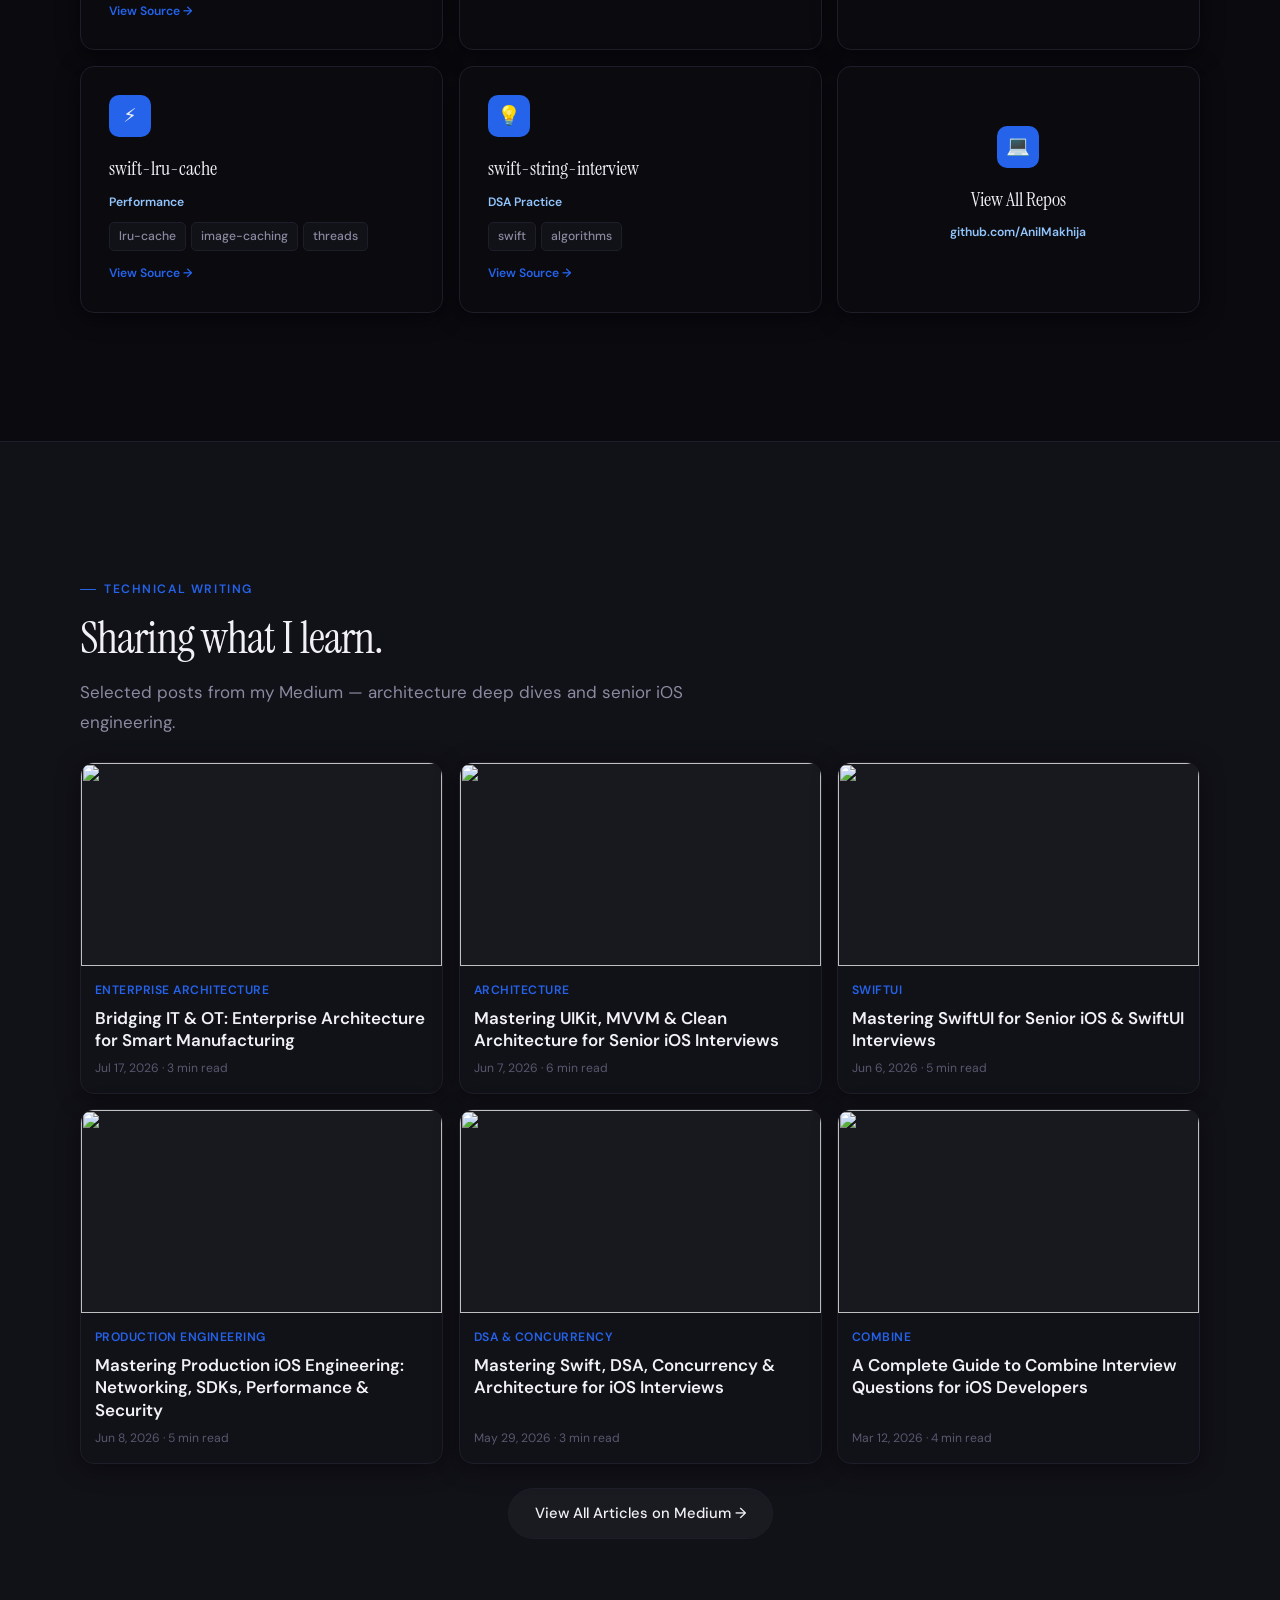
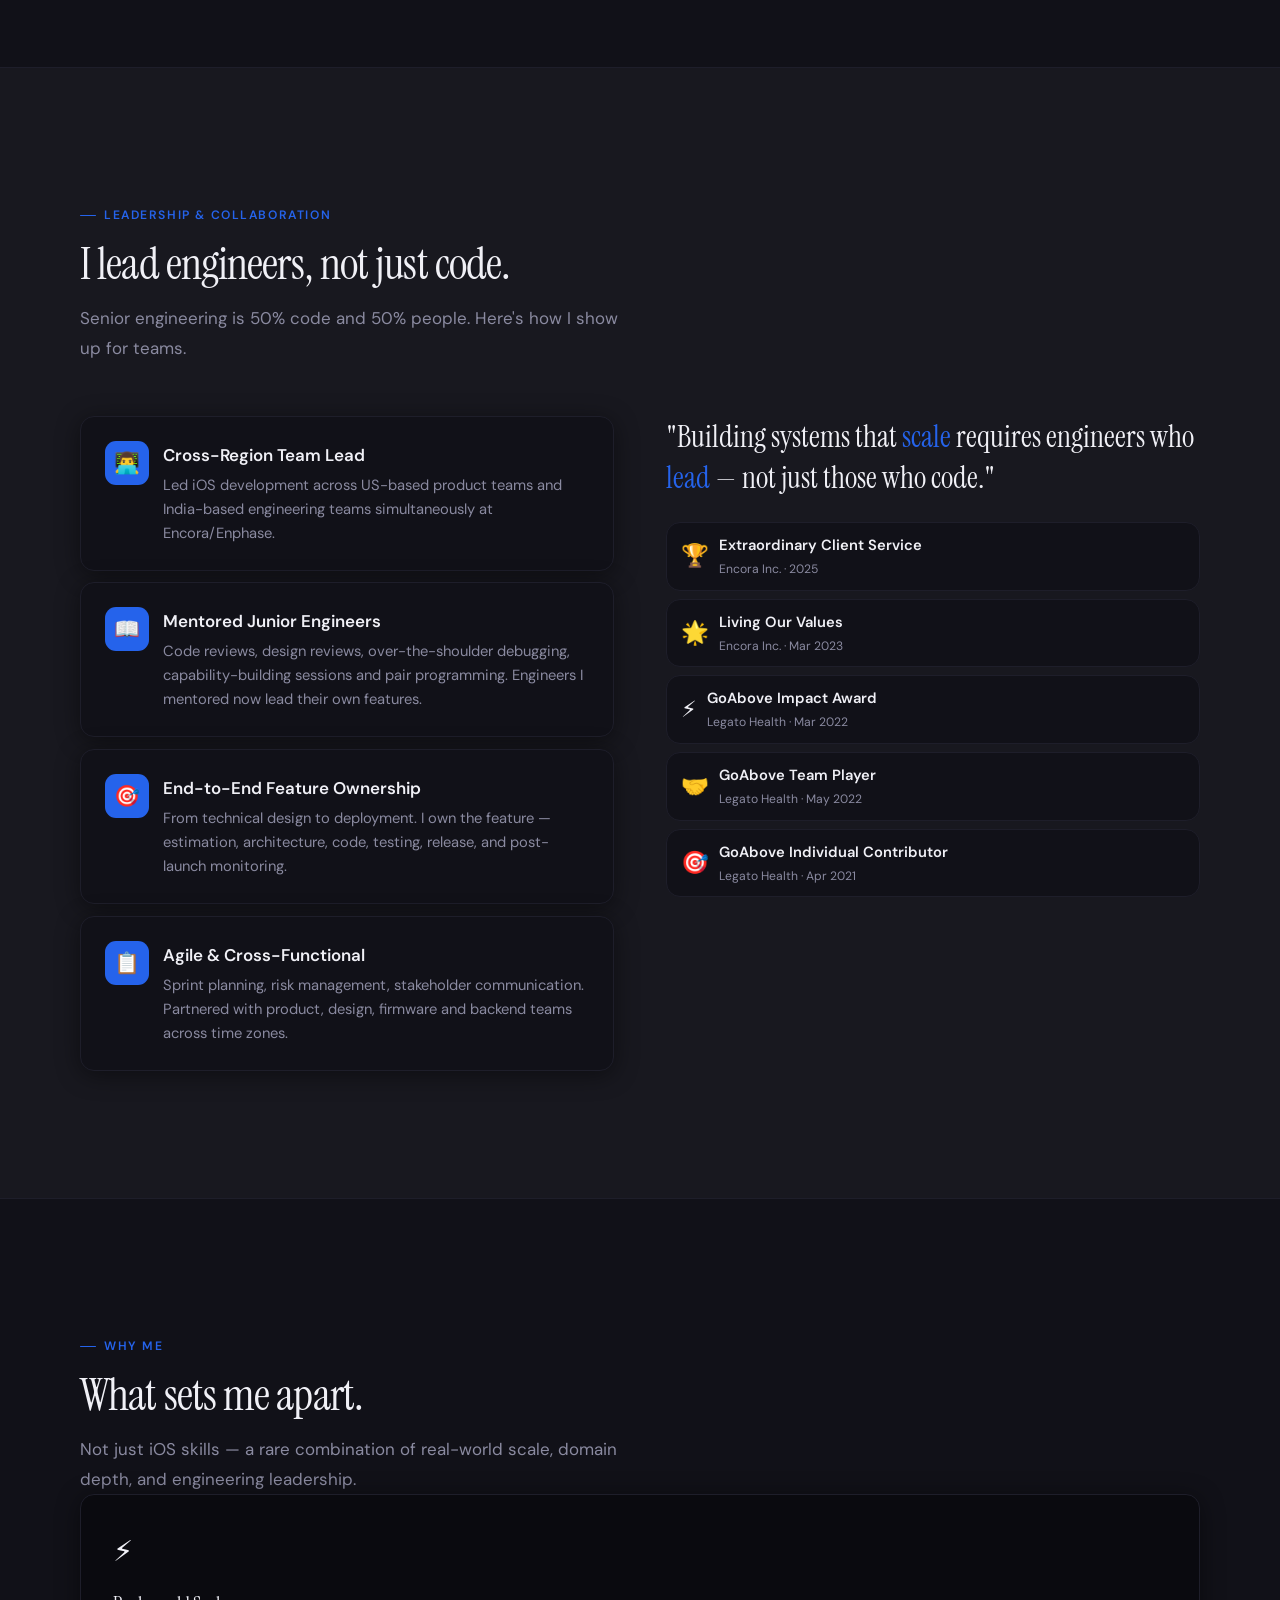
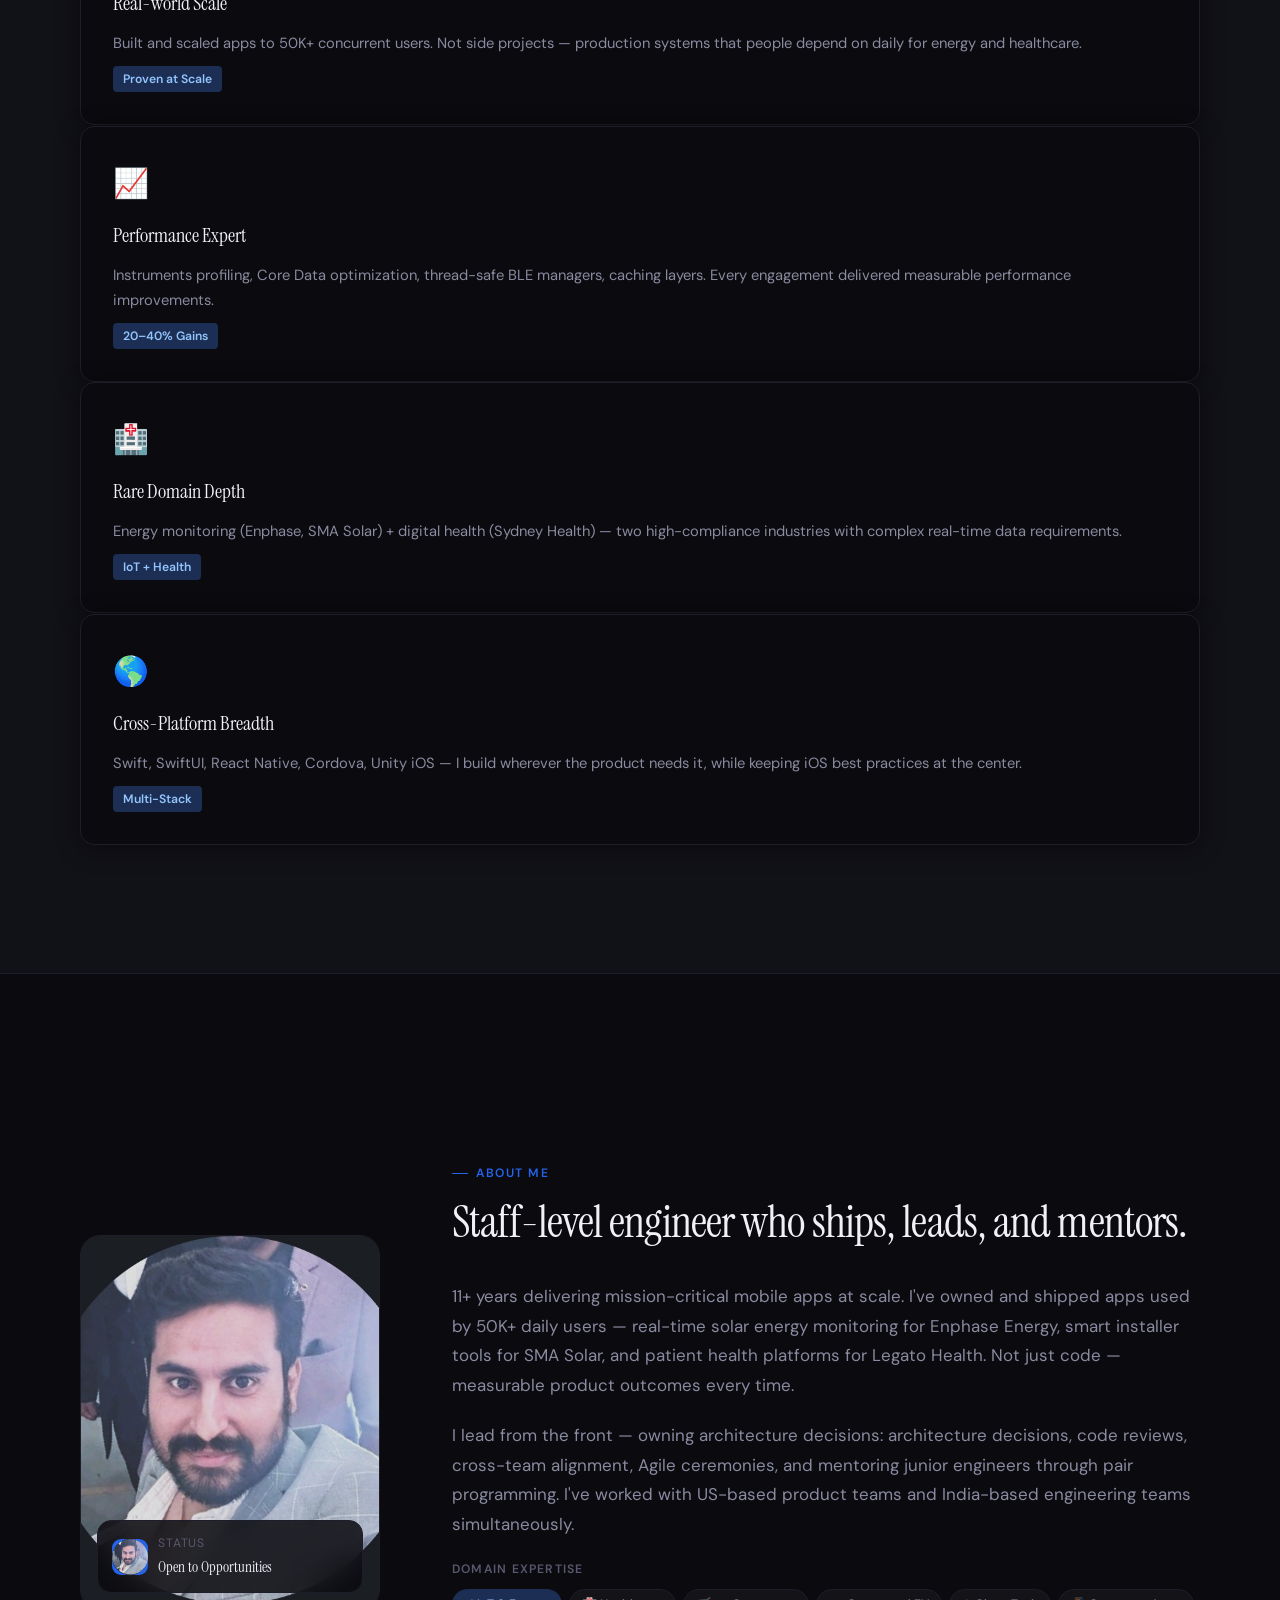
==== commit ef3b1d5f: "Update" ====
--- a/index.html
+++ b/index.html
@@ -1,23 +1,23 @@
 <!DOCTYPE html>
 <html lang="en" data-theme="dark">
 <head>
-  <meta property="og:title" content="Anil Makhija | Senior iOS Lead Engineer">
-<meta property="og:description" content="11+ years building scalable iOS and IoT applications with Swift, SwiftUI, BLE, React Native, and Mobile Architecture.">
+  <meta property="og:title" content="Anil Makhija | Staff / Lead Mobile Engineer">
+<meta property="og:description" content="11+ years building scalable iOS, BLE &amp; IoT platforms with Swift, SwiftUI, Architecture, and AI-assisted engineering.">
 <meta property="og:image" content="https://anilmakhija.github.io/images/linkedin-preview.png">
 <meta property="og:url" content="https://anilmakhija.github.io">
 <meta property="og:type" content="website">
 
 <meta name="twitter:card" content="summary_large_image">
-<meta name="twitter:title" content="Anil Makhija | Senior iOS Lead Engineer">
-<meta name="twitter:description" content="Lead iOS Engineer | Swift • SwiftUI • BLE/IoT • React Native • 11+ Years">
+<meta name="twitter:title" content="Anil Makhija | Staff / Lead Mobile Engineer">
+<meta name="twitter:description" content="Staff / Lead Mobile Engineer | Swift • SwiftUI • BLE/IoT • Architecture • 11+ Years">
 <meta name="twitter:image" content="https://anilmakhija.github.io/images/linkedin-preview.png">
   
 <meta charset="UTF-8">
 <meta name="viewport" content="width=device-width, initial-scale=1.0">
-<meta name="description" content="Anil Makhija — Senior iOS Lead Engineer | 11+ Years | Swift, SwiftUI, IoT, Energy, Healthcare | 50K+ Users">
-<title>Anil Makhija — Senior iOS Lead Engineer</title>
-<meta property="og:title" content="Anil Makhija — Senior iOS Lead Engineer">
-<meta property="og:description" content="Performance-focused iOS Engineer. 50K+ users, Swift, SwiftUI, IoT.">
+<meta name="description" content="Anil Makhija — Staff / Lead Mobile Engineer | 11+ Years | Swift, SwiftUI, IoT, Energy, Healthcare | 50K+ Users">
+<title>Anil Makhija — Staff / Lead Mobile Engineer</title>
+<meta property="og:title" content="Anil Makhija — Staff / Lead Mobile Engineer">
+<meta property="og:description" content="Building scalable iOS, BLE & IoT platforms for 11+ years. 50K+ users, Swift, SwiftUI, IoT.">
 <meta property="og:type" content="website">
 <meta name="theme-color" content="#2563EB">
 <link rel="canonical" href="https://anilmakhija.github.io/">
@@ -29,7 +29,7 @@
   "@context": "https://schema.org",
   "@type": "Person",
   "name": "Anil Makhija",
-  "jobTitle": "Senior iOS Lead Engineer",
+  "jobTitle": "Staff / Lead Mobile Engineer",
   "url": "https://anilmakhija.github.io/",
   "sameAs": ["https://www.linkedin.com/in/anilmakhija1/"],
   "address": {"@type": "PostalAddress", "addressLocality": "Bengaluru", "addressRegion": "Karnataka", "addressCountry": "IN"},
@@ -37,7 +37,7 @@
     {"@type": "Organization", "name": "SMA Solar Technology"},
     {"@type": "Organization", "name": "Encora Inc."}
   ],
-  "knowsAbout": ["Swift", "SwiftUI", "iOS Architecture", "BLE", "IoT", "React Native", "MVVM"]
+  "knowsAbout": ["Swift", "SwiftUI", "iOS Architecture", "BLE", "IoT", "React Native", "MVVM", "AI-Assisted Engineering"]
 }
 </script>
 <link rel="preconnect" href="https://fonts.googleapis.com">
@@ -425,12 +425,17 @@
   .impact-grid .imet:nth-child(2){border-right:.5px solid var(--bd)}
   .impact-grid .imet:nth-child(even){border-right:none}
   .impact-grid .imet:nth-child(1),.impact-grid .imet:nth-child(2){border-bottom:.5px solid var(--bd)}
+  #impact [style*="grid-template-columns:repeat(4"]{grid-template-columns:repeat(2,1fr)!important}
   .agrid{grid-template-columns:1fr}.avis{display:none}
-  .why-grid,.lead-grid,.sgrid,.awg{grid-template-columns:1fr}
+  .why-grid,.lead-grid,.sgrid{grid-template-columns:1fr}
   .pgrid{grid-template-columns:repeat(2,1fr)}
   .cgrid{grid-template-columns:1fr}
   .lf-g{grid-template-columns:1fr}
   #deepdive .rv.d2{grid-template-columns:1fr!important}
+  .qf-grid{grid-template-columns:repeat(3,1fr)!important}
+  .ai-g4{grid-template-columns:repeat(2,1fr)!important}
+  .a11y-g3{grid-template-columns:1fr!important}
+  .os-g3,.wr-g3{grid-template-columns:repeat(2,1fr)!important}
 }
 @media(max-width:480px){
   #hire .wrap>div{grid-template-columns:1fr!important}
@@ -445,45 +450,15 @@
   footer{flex-direction:column;align-items:flex-start;gap:10px}
   .hact{width:100%}
   .hact .bp,.hact .bs,.hact .bg3{flex:1;justify-content:center}
+  .qf-grid{grid-template-columns:1fr!important}
+  .qf-grid>div{border-right:none!important;border-bottom:.5px solid var(--bd)}
+  .qf-grid>div:last-child{border-bottom:none}
+  .ai-g4{grid-template-columns:1fr!important}
+  .os-g3,.wr-g3{grid-template-columns:1fr!important}
 }
 @media(min-width:1200px){
   .sgrid,.pgrid{grid-template-columns:repeat(3,1fr)}
-  
-}
-/* featured card removed */
-.pc-feat{
-  grid-column:1 / -1;
-  display:grid;
-  grid-template-columns:1fr 1fr;
-  border-radius:var(--rl);
-  overflow:hidden;
-  background:var(--bg);
-  border:.5px solid var(--bd);
-  box-shadow:0 8px 48px rgba(0,0,0,.38);
-  transition:all .3s;
-  position:relative;
-}
-.pc-feat:hover{
-  border-color:var(--ac);
-  transform:translateY(-4px);
-  box-shadow:0 20px 60px rgba(0,0,0,.38),0 0 0 1px rgba(37,99,235,.22);
-}
-.pc-feat::after{
-  content:"";position:absolute;top:0;left:0;right:0;height:2px;
-  background:linear-gradient(90deg,var(--ac),rgba(37,99,235,.3),transparent);
-  opacity:0;transition:opacity .3s;
-}
-.pc-feat:hover::after{opacity:1}
-.pc-feat .pbr{
-  height:100%;min-height:260px;border-radius:0;
-}
-.pc-feat .pbdy{
-  padding:clamp(24px,4vw,40px);
-  justify-content:center;
-}
-.pc-feat .ptit{font-size:var(--x4)}
-.pc-feat .pdsc{font-size:var(--x2);line-height:1.75}
-.awc:hover{border-color:var(--ac);transform:translateY(-3px);box-shadow:0 6px 24px rgba(37,99,235,.1)}
+}
 /* ── Accessibility: reduce motion ── */
 @media(prefers-reduced-motion:reduce){
   *,*::before,*::after{
@@ -493,7 +468,7 @@
     scroll-behavior:auto!important;
   }
 }
-.lcard:hover{border-color:var(--ac);transform:translateX(5px);box-shadow:0 6px 28px rgba(37,99,235,.13)}</style>
+</style>
 </head>
 <body>
 
@@ -506,13 +481,15 @@
     <li><a href="#projects">Projects</a></li>
     <li><a href="#deepdive">Deep Dive</a></li>
     <li><a href="#experience">Experience</a></li>
+    <li><a href="#opensource">Code</a></li>
+    <li><a href="#writing">Writing</a></li>
     <li><a href="#leadership">Leadership</a></li>
     <li><a href="#looking">Open To</a></li>
     <li><a href="#hire" style="color:var(--ac);font-weight:600">Hire Me</a></li>
   </ul>
   <div class="nright">
     <button class="nth" id="tth" aria-label="Toggle theme">&#127769;</button>
-    <a href="assets/resume/Anil_Makhija_Resume.pdf" download="Anil_Makhija_Resume.pdf" class="ncta">Resume &#11015;</a>
+    <a href="Anil_Makhija_Resume.pdf" download="Anil_Makhija_Resume.pdf" class="ncta">Resume &#11015;</a>
     <button class="hbg" id="hbg" aria-label="Menu"><span></span><span></span><span></span></button>
   </div>
 </nav>
@@ -520,11 +497,13 @@
   <a href="#impact" onclick="cdr()">Impact</a>
   <a href="#projects" onclick="cdr()">Projects</a>
   <a href="#experience" onclick="cdr()">Experience</a>
+  <a href="#opensource" onclick="cdr()">Code</a>
+  <a href="#writing" onclick="cdr()">Writing</a>
   <a href="#leadership" onclick="cdr()">Leadership</a>
   <a href="#looking" onclick="cdr()">Open To</a>
   <a href="#contact" onclick="cdr()">Contact</a>
   <a href="#hire" onclick="cdr()" style="color:var(--ac);font-weight:600">Hire Me &#8594;</a>
-  <a href="assets/resume/Anil_Makhija_Resume.pdf" download="Anil_Makhija_Resume.pdf" class="">&#11015; Download Resume</a>
+  <a href="Anil_Makhija_Resume.pdf" download="Anil_Makhija_Resume.pdf" class="">&#11015; Download Resume</a>
 </div>
 
 <!-- HERO — short, punchy, authoritative -->
@@ -549,7 +528,7 @@
 
     <div class="hact">
       <a href="#projects" class="bp">View Case Studies &#8594;</a>
-      <a href="assets/resume/Anil_Makhija_Resume.pdf" download="Anil_Makhija_Resume.pdf" class="bs">&#11015; Download Resume</a>
+      <a href="Anil_Makhija_Resume.pdf" download="Anil_Makhija_Resume.pdf" class="bs">&#11015; Download Resume</a>
       <a href="#contact" class="bg3">Hire Me</a>
     </div>
 
@@ -567,7 +546,7 @@
 
 <!-- RECRUITER QUICK FACTS -->
 <section id="quickfacts" style="padding:var(--s3) var(--s3);background:var(--bg2);border-top:.5px solid var(--bd);border-bottom:.5px solid var(--bd)">
-  <div class="wrap" style="display:grid;grid-template-columns:repeat(5,1fr);gap:0;border:1px solid var(--bd);border-radius:var(--rl);overflow:hidden">
+  <div class="wrap qf-grid" style="display:grid;grid-template-columns:repeat(5,1fr);gap:0;border:1px solid var(--bd);border-radius:var(--rl);overflow:hidden">
     <div style="padding:20px;text-align:center;border-right:.5px solid var(--bd)">
       <div style="font-size:var(--x0);color:var(--tm);text-transform:uppercase;letter-spacing:.08em;margin-bottom:6px">Experience</div>
       <div style="font-family:var(--fd);font-size:var(--x3)">11+ Years</div>
@@ -748,6 +727,81 @@
   </div>
 </section>
 
+<!-- AI ENGINEERING -->
+<section id="ai-engineering" style="border-top:.5px solid var(--bd)">
+  <div class="wrap">
+    <span class="ey rv">AI-Assisted Engineering</span>
+    <h2 class="st rv">Shipping faster with AI in the loop.</h2>
+    <p class="ss rv" style="max-width:640px">AI tooling is part of how I write, review, and ship production Swift &mdash; a multiplier on engineering judgment, not a replacement for it.</p>
+
+    <div class="ai-g4" style="display:grid;grid-template-columns:repeat(4,1fr);gap:14px;margin-top:var(--s2)">
+      <div class="rv" style="background:var(--bg);border:.5px solid var(--bd);border-radius:var(--r);padding:18px;text-align:center;box-shadow:var(--sh)"><div style="font-size:1.4rem;margin-bottom:6px">&#129302;</div><div style="font-size:var(--x1);font-weight:600">GitHub Copilot</div></div>
+      <div class="rv d1" style="background:var(--bg);border:.5px solid var(--bd);border-radius:var(--r);padding:18px;text-align:center;box-shadow:var(--sh)"><div style="font-size:1.4rem;margin-bottom:6px">&#128172;</div><div style="font-size:var(--x1);font-weight:600">ChatGPT</div></div>
+      <div class="rv d2" style="background:var(--bg);border:.5px solid var(--bd);border-radius:var(--r);padding:18px;text-align:center;box-shadow:var(--sh)"><div style="font-size:1.4rem;margin-bottom:6px">&#10022;</div><div style="font-size:var(--x1);font-weight:600">Claude</div></div>
+      <div class="rv d3" style="background:var(--bg);border:.5px solid var(--bd);border-radius:var(--r);padding:18px;text-align:center;box-shadow:var(--sh)"><div style="font-size:1.4rem;margin-bottom:6px">&#9889;</div><div style="font-size:var(--x1);font-weight:600">Cursor</div></div>
+    </div>
+
+    <div class="ai-g4" style="display:grid;grid-template-columns:repeat(4,1fr);gap:10px;margin-top:16px">
+      <div class="rv" style="display:flex;align-items:center;gap:8px;padding:12px 14px;border-radius:var(--r);background:var(--bgc);border:.5px solid var(--bd)"><span style="color:var(--ok);font-weight:700">&#10003;</span><span style="font-size:var(--x1);font-weight:500">Prompt Engineering</span></div>
+      <div class="rv" style="display:flex;align-items:center;gap:8px;padding:12px 14px;border-radius:var(--r);background:var(--bgc);border:.5px solid var(--bd)"><span style="color:var(--ok);font-weight:700">&#10003;</span><span style="font-size:var(--x1);font-weight:500">Code Review</span></div>
+      <div class="rv" style="display:flex;align-items:center;gap:8px;padding:12px 14px;border-radius:var(--r);background:var(--bgc);border:.5px solid var(--bd)"><span style="color:var(--ok);font-weight:700">&#10003;</span><span style="font-size:var(--x1);font-weight:500">Refactoring</span></div>
+      <div class="rv" style="display:flex;align-items:center;gap:8px;padding:12px 14px;border-radius:var(--r);background:var(--bgc);border:.5px solid var(--bd)"><span style="color:var(--ok);font-weight:700">&#10003;</span><span style="font-size:var(--x1);font-weight:500">Documentation</span></div>
+      <div class="rv" style="display:flex;align-items:center;gap:8px;padding:12px 14px;border-radius:var(--r);background:var(--bgc);border:.5px solid var(--bd)"><span style="color:var(--ok);font-weight:700">&#10003;</span><span style="font-size:var(--x1);font-weight:500">Test Generation</span></div>
+      <div class="rv" style="display:flex;align-items:center;gap:8px;padding:12px 14px;border-radius:var(--r);background:var(--bgc);border:.5px solid var(--bd)"><span style="color:var(--ok);font-weight:700">&#10003;</span><span style="font-size:var(--x1);font-weight:500">Architecture Design</span></div>
+      <div class="rv" style="display:flex;align-items:center;gap:8px;padding:12px 14px;border-radius:var(--r);background:var(--bgc);border:.5px solid var(--bd)"><span style="color:var(--ok);font-weight:700">&#10003;</span><span style="font-size:var(--x1);font-weight:500">PR Review</span></div>
+      <div class="rv" style="display:flex;align-items:center;gap:8px;padding:12px 14px;border-radius:var(--r);background:var(--bgc);border:.5px solid var(--bd)"><span style="color:var(--ok);font-weight:700">&#10003;</span><span style="font-size:var(--x1);font-weight:500">Migration Planning</span></div>
+    </div>
+  </div>
+</section>
+
+<!-- ACCESSIBILITY -->
+<section id="accessibility" style="background:var(--bg2);border-top:.5px solid var(--bd)">
+  <div class="wrap">
+    <span class="ey rv">Accessibility</span>
+    <h2 class="st rv">Built to work for everyone.</h2>
+    <p class="ss rv" style="max-width:640px">Accessibility isn't bolted on before ship &mdash; it's part of how I build UI from the first SwiftUI view, which matters most in regulated healthcare and banking products like Sydney Health.</p>
+
+    <div class="a11y-g3" style="display:grid;grid-template-columns:repeat(3,1fr);gap:12px;margin-top:var(--s2)">
+      <div class="rv" style="display:flex;align-items:center;gap:10px;padding:14px 18px;border-radius:var(--r);background:var(--bgc);border:.5px solid var(--bd)"><span style="color:var(--ok);font-weight:700">&#10003;</span><span style="font-size:var(--x1);font-weight:500">VoiceOver</span></div>
+      <div class="rv d1" style="display:flex;align-items:center;gap:10px;padding:14px 18px;border-radius:var(--r);background:var(--bgc);border:.5px solid var(--bd)"><span style="color:var(--ok);font-weight:700">&#10003;</span><span style="font-size:var(--x1);font-weight:500">Dynamic Type</span></div>
+      <div class="rv d2" style="display:flex;align-items:center;gap:10px;padding:14px 18px;border-radius:var(--r);background:var(--bgc);border:.5px solid var(--bd)"><span style="color:var(--ok);font-weight:700">&#10003;</span><span style="font-size:var(--x1);font-weight:500">Dark Mode</span></div>
+      <div class="rv" style="display:flex;align-items:center;gap:10px;padding:14px 18px;border-radius:var(--r);background:var(--bgc);border:.5px solid var(--bd)"><span style="color:var(--ok);font-weight:700">&#10003;</span><span style="font-size:var(--x1);font-weight:500">Semantic Labels</span></div>
+      <div class="rv d1" style="display:flex;align-items:center;gap:10px;padding:14px 18px;border-radius:var(--r);background:var(--bgc);border:.5px solid var(--bd)"><span style="color:var(--ok);font-weight:700">&#10003;</span><span style="font-size:var(--x1);font-weight:500">Color Contrast (WCAG AA)</span></div>
+      <div class="rv d2" style="display:flex;align-items:center;gap:10px;padding:14px 18px;border-radius:var(--r);background:var(--bgc);border:.5px solid var(--bd)"><span style="color:var(--ok);font-weight:700">&#10003;</span><span style="font-size:var(--x1);font-weight:500">WCAG Best Practices</span></div>
+    </div>
+  </div>
+</section>
+
+<!-- GROWTH & PHILOSOPHY (merges Engineering Philosophy + Principles + Currently Learning) -->
+<section id="philosophy" style="border-top:.5px solid var(--bd)">
+  <div class="wrap">
+    <span class="ey rv">Engineering Philosophy</span>
+    <h2 class="st rv">Why I build the way I do.</h2>
+    <p class="rv" style="font-size:var(--x2);color:var(--ts);line-height:1.8;max-width:760px">
+      Great mobile software is more than shipping features. My focus is building maintainable architectures, mentoring engineers, improving developer productivity, and delivering measurable business outcomes &mdash; while keeping performance and security as first-class concerns, not afterthoughts.
+    </p>
+
+    <div style="display:flex;flex-wrap:wrap;gap:8px;margin-top:20px">
+      <span class="rv tg hi">Clean Architecture</span>
+      <span class="rv tg hi">SOLID Principles</span>
+      <span class="rv tg hi">Performance First</span>
+      <span class="rv tg hi">Testable Code</span>
+      <span class="rv tg hi">Continuous Learning</span>
+      <span class="rv tg hi">Security &amp; Privacy</span>
+      <span class="rv tg hi">User-Centric Design</span>
+    </div>
+
+    <p style="font-size:var(--x0);color:var(--tm);text-transform:uppercase;letter-spacing:.1em;margin:28px 0 10px;font-weight:600">Currently Learning</p>
+    <div style="display:flex;flex-wrap:wrap;gap:8px">
+      <span class="rv tg">AI-Assisted Software Engineering</span>
+      <span class="rv d1 tg">Swift 6 Concurrency</span>
+      <span class="rv d2 tg">Mobile Modularization</span>
+      <span class="rv tg">SDK Architecture</span>
+      <span class="rv d1 tg" style="opacity:.75">Kotlin Multiplatform (exploring)</span>
+    </div>
+  </div>
+</section>
+
 <!-- SKILLS — outcome driven -->
 <section id="skills">
   <div class="wrap">
@@ -755,11 +809,11 @@
     <h2 class="st rv">Built for senior-level work.</h2>
     <p class="ss rv">Grouped by what they enable &mdash; not just listed. Every category reflects production depth.</p>
     <div class="sgrid">
-      <div class="sc rv"><div class="sico">&#127822;</div><h3>iOS &amp; Mobile Core</h3><span class="stag">Expert Level</span><div class="sps"><span class="sp">Swift 6</span><span class="sp">SwiftUI</span><span class="sp">UIKit</span><span class="sp">Combine</span><span class="sp">Objective-C</span></div></div>
-      <div class="sc rv d1"><div class="sico">&#127959;</div><h3>Architecture &amp; Scalability</h3><span class="stag">Modular Design</span><div class="sps"><span class="sp">MVVM</span><span class="sp">MVC</span><span class="sp">MVP</span><span class="sp">Clean Arch</span><span class="sp">RxSwift</span></div></div>
-      <div class="sc rv d2"><div class="sico">&#128225;</div><h3>Real-time &amp; IoT</h3><span class="stag">Rare Specialty</span><div class="sps"><span class="sp">BLE</span><span class="sp">WiFi</span><span class="sp">WebSocket</span><span class="sp">MQTT</span><span class="sp">REST APIs</span></div></div>
-      <div class="sc rv d3"><div class="sico">&#128202;</div><h3>Performance Engineering</h3><span class="stag">Memory &amp; CPU Tuning</span><div class="sps"><span class="sp">Instruments</span><span class="sp">Core Data</span><span class="sp">Realm</span><span class="sp">Caching</span><span class="sp">Offline Sync</span></div></div>
-      <div class="sc rv"><div class="sico">&#9881;&#65039;</div><h3>DevOps &amp; Delivery</h3><span class="stag">CI/CD Automation</span><div class="sps"><span class="sp">Fastlane</span><span class="sp">Xcode</span><span class="sp">Git</span><span class="sp">Jira</span><span class="sp">Firebase</span></div></div>
+      <div class="sc rv"><div class="sico">&#127822;</div><h3>iOS &amp; Mobile Core</h3><span class="stag">Expert Level</span><div class="sps"><span class="sp">Swift 6</span><span class="sp">SwiftUI</span><span class="sp">UIKit</span><span class="sp">Objective-C</span><span class="sp">Combine</span><span class="sp">Async/Await</span></div></div>
+      <div class="sc rv d1"><div class="sico">&#127959;</div><h3>Architecture &amp; Scalability</h3><span class="stag">Modular Design</span><div class="sps"><span class="sp">MVVM</span><span class="sp">MVVM-C</span><span class="sp">VIPER</span><span class="sp">Clean Architecture</span><span class="sp">Coordinator</span><span class="sp">Dependency Injection</span><span class="sp">RxSwift</span></div></div>
+      <div class="sc rv d2"><div class="sico">&#128225;</div><h3>Real-time &amp; IoT</h3><span class="stag">Rare Specialty</span><div class="sps"><span class="sp">BLE</span><span class="sp">WiFi</span><span class="sp">WebSocket</span><span class="sp">MQTT</span><span class="sp">REST</span><span class="sp">GraphQL</span></div></div>
+      <div class="sc rv d3"><div class="sico">&#128202;</div><h3>Performance &amp; Storage</h3><span class="stag">Memory &amp; CPU Tuning</span><div class="sps"><span class="sp">Instruments</span><span class="sp">Core Data</span><span class="sp">Realm</span><span class="sp">SQLite</span><span class="sp">SwiftData</span><span class="sp">Caching</span></div></div>
+      <div class="sc rv"><div class="sico">&#9881;&#65039;</div><h3>Testing &amp; DevOps</h3><span class="stag">CI/CD Automation</span><div class="sps"><span class="sp">XCTest</span><span class="sp">XCUITest</span><span class="sp">Fastlane</span><span class="sp">GitHub Actions</span><span class="sp">Jenkins</span><span class="sp">Bitrise</span><span class="sp">Firebase</span><span class="sp">Crashlytics</span></div></div>
       <div class="sc rv d1"><div class="sico">&#127758;</div><h3>Cross-Platform</h3><span class="stag">Multi-Stack</span><div class="sps"><span class="sp">React Native</span><span class="sp">Cordova</span><span class="sp">Unity iOS</span><span class="sp">CoreML</span></div></div>
     </div>
   </div>
@@ -815,6 +869,136 @@
   </div>
 </section>
 
+<!-- OPEN SOURCE -->
+<section id="opensource" style="border-top:.5px solid var(--bd)">
+  <div class="wrap">
+    <span class="ey rv">Open Source</span>
+    <h2 class="st rv">Production-ready Swift projects.</h2>
+    <p class="ss rv" style="max-width:640px">A working set of Swift utilities and interview-prep repos &mdash; the kind of code I reach for on real projects.</p>
+
+    <div class="os-g3" style="display:grid;grid-template-columns:repeat(3,1fr);gap:16px;margin-top:var(--s2)">
+
+      <a href="https://github.com/AnilMakhija/SwiftFetch" target="_blank" rel="noopener noreferrer" class="rv sc" style="display:block;text-decoration:none;color:inherit">
+        <div class="sico">&#128230;</div>
+        <h3>SwiftFetch</h3>
+        <span class="stag">Networking</span>
+        <div class="sps"><span class="sp">async-await</span><span class="sp">urlsession</span><span class="sp">codable</span><span class="sp">mvvm</span></div>
+        <div style="margin-top:12px;font-size:var(--x0);font-weight:600;color:var(--ac)">View Source &#8594;</div>
+      </a>
+
+      <a href="https://github.com/AnilMakhija/DynamicViewKit" target="_blank" rel="noopener noreferrer" class="rv d1 sc" style="display:block;text-decoration:none;color:inherit">
+        <div class="sico">&#127959;</div>
+        <h3>DynamicViewKit</h3>
+        <span class="stag">SwiftUI Toolkit</span>
+        <div class="sps"><span class="sp">swiftui</span><span class="sp">dynamic-layout</span></div>
+        <div style="margin-top:12px;font-size:var(--x0);font-weight:600;color:var(--ac)">View Source &#8594;</div>
+      </a>
+
+      <a href="https://github.com/AnilMakhija/GrammarFixerSwiftUI" target="_blank" rel="noopener noreferrer" class="rv d2 sc" style="display:block;text-decoration:none;color:inherit">
+        <div class="sico">&#128221;</div>
+        <h3>GrammarFixerSwiftUI</h3>
+        <span class="stag">NLP + SwiftUI</span>
+        <div class="sps"><span class="sp">combine</span><span class="sp">natural-language</span><span class="sp">async-await</span></div>
+        <div style="margin-top:12px;font-size:var(--x0);font-weight:600;color:var(--ac)">View Source &#8594;</div>
+      </a>
+
+      <a href="https://github.com/AnilMakhija/swift-lru-cache" target="_blank" rel="noopener noreferrer" class="rv sc" style="display:block;text-decoration:none;color:inherit">
+        <div class="sico">&#9889;</div>
+        <h3>swift-lru-cache</h3>
+        <span class="stag">Performance</span>
+        <div class="sps"><span class="sp">lru-cache</span><span class="sp">image-caching</span><span class="sp">threads</span></div>
+        <div style="margin-top:12px;font-size:var(--x0);font-weight:600;color:var(--ac)">View Source &#8594;</div>
+      </a>
+
+      <a href="https://github.com/AnilMakhija/swift-string-interview" target="_blank" rel="noopener noreferrer" class="rv d1 sc" style="display:block;text-decoration:none;color:inherit">
+        <div class="sico">&#128161;</div>
+        <h3>swift-string-interview</h3>
+        <span class="stag">DSA Practice</span>
+        <div class="sps"><span class="sp">swift</span><span class="sp">algorithms</span></div>
+        <div style="margin-top:12px;font-size:var(--x0);font-weight:600;color:var(--ac)">View Source &#8594;</div>
+      </a>
+
+      <a href="https://github.com/AnilMakhija" target="_blank" rel="noopener noreferrer" class="rv d2 sc" style="display:flex;flex-direction:column;align-items:center;justify-content:center;text-align:center;text-decoration:none;color:inherit">
+        <div class="sico">&#128187;</div>
+        <h3>View All Repos</h3>
+        <span class="stag">github.com/AnilMakhija</span>
+      </a>
+
+    </div>
+  </div>
+</section>
+
+<!-- WRITING -->
+<section id="writing" style="background:var(--bg2);border-top:.5px solid var(--bd)">
+  <div class="wrap">
+    <span class="ey rv">Technical Writing</span>
+    <h2 class="st rv">Sharing what I learn.</h2>
+    <p class="ss rv" style="max-width:640px">Selected posts from my Medium &mdash; architecture deep dives and senior iOS engineering.</p>
+
+    <div class="wr-g3" style="display:grid;grid-template-columns:repeat(3,1fr);gap:16px;margin-top:var(--s2)">
+
+      <a href="https://medium.com/@makhija61/bridging-it-ot-a-practical-enterprise-architecture-for-smart-manufacturing-and-industry-4-0-d9ba5672575b" target="_blank" rel="noopener noreferrer" class="rv" style="display:flex;flex-direction:column;border-radius:var(--r);overflow:hidden;background:var(--bg2);border:.5px solid var(--bd);text-decoration:none;color:inherit;box-shadow:var(--sh)">
+        <div style="width:100%;aspect-ratio:16/9;overflow:hidden;background:var(--bg3)"><img src="https://miro.medium.com/v2/resize:fit:1200/1*1lVb-hO9jW6-IPRdRdiuCQ.png" alt="" style="width:100%;height:100%;object-fit:cover" loading="lazy"></div>
+        <div style="padding:14px;display:flex;flex-direction:column;gap:6px;flex:1">
+          <span style="font-size:var(--x0);color:var(--ac);font-weight:600;text-transform:uppercase;letter-spacing:.04em">Enterprise Architecture</span>
+          <div style="font-size:var(--x2);font-weight:600;line-height:1.35">Bridging IT &amp; OT: Enterprise Architecture for Smart Manufacturing</div>
+          <span style="font-size:var(--x0);color:var(--tm);margin-top:auto">Jul 17, 2026 &middot; 3 min read</span>
+        </div>
+      </a>
+
+      <a href="https://medium.com/@makhija61/mastering-uikit-mvvm-clean-architecture-for-senior-ios-interviews-0ab85b5ae39a" target="_blank" rel="noopener noreferrer" class="rv d1" style="display:flex;flex-direction:column;border-radius:var(--r);overflow:hidden;background:var(--bg2);border:.5px solid var(--bd);text-decoration:none;color:inherit;box-shadow:var(--sh)">
+        <div style="width:100%;aspect-ratio:16/9;overflow:hidden;background:var(--bg3)"><img src="https://miro.medium.com/v2/resize:fit:1200/1*OU1VRBkMpIDu4GPUXMOdMg.png" alt="" style="width:100%;height:100%;object-fit:cover" loading="lazy"></div>
+        <div style="padding:14px;display:flex;flex-direction:column;gap:6px;flex:1">
+          <span style="font-size:var(--x0);color:var(--ac);font-weight:600;text-transform:uppercase;letter-spacing:.04em">Architecture</span>
+          <div style="font-size:var(--x2);font-weight:600;line-height:1.35">Mastering UIKit, MVVM &amp; Clean Architecture for Senior iOS Interviews</div>
+          <span style="font-size:var(--x0);color:var(--tm);margin-top:auto">Jun 7, 2026 &middot; 6 min read</span>
+        </div>
+      </a>
+
+      <a href="https://medium.com/@makhija61/mastering-swiftui-for-senior-ios-swiftui-interviews-1a50741cbb86" target="_blank" rel="noopener noreferrer" class="rv d2" style="display:flex;flex-direction:column;border-radius:var(--r);overflow:hidden;background:var(--bg2);border:.5px solid var(--bd);text-decoration:none;color:inherit;box-shadow:var(--sh)">
+        <div style="width:100%;aspect-ratio:16/9;overflow:hidden;background:var(--bg3)"><img src="https://miro.medium.com/v2/resize:fit:1200/1*BWAVtkKk4B9L7zSL2tlQqg.png" alt="" style="width:100%;height:100%;object-fit:cover" loading="lazy"></div>
+        <div style="padding:14px;display:flex;flex-direction:column;gap:6px;flex:1">
+          <span style="font-size:var(--x0);color:var(--ac);font-weight:600;text-transform:uppercase;letter-spacing:.04em">SwiftUI</span>
+          <div style="font-size:var(--x2);font-weight:600;line-height:1.35">Mastering SwiftUI for Senior iOS &amp; SwiftUI Interviews</div>
+          <span style="font-size:var(--x0);color:var(--tm);margin-top:auto">Jun 6, 2026 &middot; 5 min read</span>
+        </div>
+      </a>
+
+      <a href="https://medium.com/@makhija61/mastering-production-ios-engineering-networking-sdks-performance-security-8deaf846fb43" target="_blank" rel="noopener noreferrer" class="rv" style="display:flex;flex-direction:column;border-radius:var(--r);overflow:hidden;background:var(--bg2);border:.5px solid var(--bd);text-decoration:none;color:inherit;box-shadow:var(--sh)">
+        <div style="width:100%;aspect-ratio:16/9;overflow:hidden;background:var(--bg3)"><img src="https://miro.medium.com/v2/resize:fit:1200/1*LQMOXeMWrXFj9LKJJhblgQ.png" alt="" style="width:100%;height:100%;object-fit:cover" loading="lazy"></div>
+        <div style="padding:14px;display:flex;flex-direction:column;gap:6px;flex:1">
+          <span style="font-size:var(--x0);color:var(--ac);font-weight:600;text-transform:uppercase;letter-spacing:.04em">Production Engineering</span>
+          <div style="font-size:var(--x2);font-weight:600;line-height:1.35">Mastering Production iOS Engineering: Networking, SDKs, Performance &amp; Security</div>
+          <span style="font-size:var(--x0);color:var(--tm);margin-top:auto">Jun 8, 2026 &middot; 5 min read</span>
+        </div>
+      </a>
+
+      <a href="https://medium.com/@makhija61/mastering-swift-dsa-concurrency-architecture-for-ios-interviews-d75428ec6a93" target="_blank" rel="noopener noreferrer" class="rv d1" style="display:flex;flex-direction:column;border-radius:var(--r);overflow:hidden;background:var(--bg2);border:.5px solid var(--bd);text-decoration:none;color:inherit;box-shadow:var(--sh)">
+        <div style="width:100%;aspect-ratio:16/9;overflow:hidden;background:var(--bg3)"><img src="https://miro.medium.com/v2/resize:fit:1200/1*fg_7PNXqxk0WjQcYffu_Hg.png" alt="" style="width:100%;height:100%;object-fit:cover" loading="lazy"></div>
+        <div style="padding:14px;display:flex;flex-direction:column;gap:6px;flex:1">
+          <span style="font-size:var(--x0);color:var(--ac);font-weight:600;text-transform:uppercase;letter-spacing:.04em">DSA &amp; Concurrency</span>
+          <div style="font-size:var(--x2);font-weight:600;line-height:1.35">Mastering Swift, DSA, Concurrency &amp; Architecture for iOS Interviews</div>
+          <span style="font-size:var(--x0);color:var(--tm);margin-top:auto">May 29, 2026 &middot; 3 min read</span>
+        </div>
+      </a>
+
+      <a href="https://medium.com/@makhija61/a-complete-guide-to-combine-interview-questions-for-ios-developers-beginner-advanced-a5ed68a67376" target="_blank" rel="noopener noreferrer" class="rv d2" style="display:flex;flex-direction:column;border-radius:var(--r);overflow:hidden;background:var(--bg2);border:.5px solid var(--bd);text-decoration:none;color:inherit;box-shadow:var(--sh)">
+        <div style="width:100%;aspect-ratio:16/9;overflow:hidden;background:var(--bg3)"><img src="https://miro.medium.com/v2/resize:fit:1200/1*k8_kM7bEbwkrBoyKPtOrQw.png" alt="" style="width:100%;height:100%;object-fit:cover" loading="lazy"></div>
+        <div style="padding:14px;display:flex;flex-direction:column;gap:6px;flex:1">
+          <span style="font-size:var(--x0);color:var(--ac);font-weight:600;text-transform:uppercase;letter-spacing:.04em">Combine</span>
+          <div style="font-size:var(--x2);font-weight:600;line-height:1.35">A Complete Guide to Combine Interview Questions for iOS Developers</div>
+          <span style="font-size:var(--x0);color:var(--tm);margin-top:auto">Mar 12, 2026 &middot; 4 min read</span>
+        </div>
+      </a>
+
+    </div>
+
+    <div class="rv" style="margin-top:24px;text-align:center">
+      <a href="https://medium.com/@makhija61" target="_blank" rel="noopener noreferrer" class="bs">View All Articles on Medium &#8594;</a>
+    </div>
+  </div>
+</section>
+
 <!-- LEADERSHIP -->
 <section id="leadership">
   <div class="wrap">
@@ -862,11 +1046,11 @@
   <div class="wrap">
     <div class="agrid">
       <div class="avis rv">
-        <img src="assets/images/profile.jpg" alt="Anil Makhija — Senior iOS Lead Engineer" style="width:100%;height:100%;object-fit:cover;object-position:center top;" loading="lazy">
-        <div class="ach2"><div class="ci" style="padding:0;overflow:hidden"><img src="assets/images/profile.jpg" alt="Anil Makhija profile photo" style="width:100%;height:100%;object-fit:cover;object-position:center top;border-radius:50%"></div><div><div class="cl2">Status</div><div class="cv2">Open to Opportunities</div></div></div>
+        <img src="/profile.jpg" alt="Anil Makhija — Staff / Lead Mobile Engineer" style="width:100%;height:100%;object-fit:cover;object-position:center top;" loading="lazy">
+        <div class="ach2"><div class="ci" style="padding:0;overflow:hidden"><img src="/profile.jpg" alt="Anil Makhija profile photo" style="width:100%;height:100%;object-fit:cover;object-position:center top;border-radius:50%"></div><div><div class="cl2">Status</div><div class="cv2">Open to Opportunities</div></div></div>
       </div>
       <div class="abdy">
-        <div class="rv"><span class="ey">About Me</span><h2 class="st">Senior engineer who ships, leads, and mentors.</h2></div>
+        <div class="rv"><span class="ey">About Me</span><h2 class="st">Staff-level engineer who ships, leads, and mentors.</h2></div>
         <p class="rv d1">11+ years delivering mission-critical mobile apps at scale. I've owned and shipped apps used by 50K+ daily users &mdash; real-time solar energy monitoring for Enphase Energy, smart installer tools for SMA Solar, and patient health platforms for Legato Health. Not just code &mdash; measurable product outcomes every time.</p>
         <p class="rv d2">I lead from the front — owning architecture decisions: architecture decisions, code reviews, cross-team alignment, Agile ceremonies, and mentoring junior engineers through pair programming. I've worked with US-based product teams and India-based engineering teams simultaneously.</p>
         <div class="rv d3">
@@ -876,7 +1060,7 @@
         <div class="alinks rv">
           <a href="https://www.linkedin.com/in/anilmakhija1/" target="_blank" rel="noopener noreferrer" class="bs">&#128279; LinkedIn</a>
           <a href="https://anilmakhija.github.io/" target="_blank" rel="noopener noreferrer" class="bs">&#127760; Portfolio</a>
-          <a href="assets/resume/Anil_Makhija_Resume.pdf" download="Anil_Makhija_Resume.pdf" class="bp">&#11015; Resume</a>
+          <a href="Anil_Makhija_Resume.pdf" download="Anil_Makhija_Resume.pdf" class="bp">&#11015; Resume</a>
         </div>
       </div>
     </div>
@@ -891,11 +1075,11 @@
     <div class="lf-g">
       <div class="lf-qt rv">Building <span>scalable</span> mobile experiences that create real-world impact &mdash; for teams who care about <span>engineering quality</span>.</div>
       <div class="lf-cards rv d1">
-        <div class="lf-card"><svg viewBox="0 0 24 24"><circle cx="12" cy="12" r="10"/><polyline points="12 6 12 12 16 14"/></svg><p><strong>Role:</strong> Senior iOS / Lead iOS Engineer</p></div>
+        <div class="lf-card"><svg viewBox="0 0 24 24"><circle cx="12" cy="12" r="10"/><polyline points="12 6 12 12 16 14"/></svg><p><strong>Role:</strong> Staff Engineer &middot; Lead iOS Engineer &middot; Mobile Architect</p></div>
         <div class="lf-card"><svg viewBox="0 0 24 24"><rect x="2" y="3" width="20" height="14" rx="2"/><line x1="8" y1="21" x2="16" y2="21"/><line x1="12" y1="17" x2="12" y2="21"/></svg><p><strong>Type:</strong> Product-based company &middot; Remote-friendly</p></div>
         <div class="lf-card"><svg viewBox="0 0 24 24"><polygon points="12 2 15.09 8.26 22 9.27 17 14.14 18.18 21.02 12 17.77 5.82 21.02 7 14.14 2 9.27 8.91 8.26 12 2"/></svg><p><strong>Domain:</strong> IoT &middot; Energy &middot; Healthcare &middot; Consumer Apps</p></div>
-        <div class="lf-card"><svg viewBox="0 0 24 24"><circle cx="12" cy="12" r="10"/><line x1="2" y1="12" x2="22" y2="12"/><path d="M12 2a15.3 15.3 0 0 1 4 10 15.3 15.3 0 0 1-4 10 15.3 15.3 0 0 1-4-10 15.3 15.3 0 0 1 4-10z"/></svg><p><strong>Location:</strong> Whitefield, Bengaluru &middot; Global Remote</p></div>
-        <div style="padding-top:4px"><a href="assets/resume/Anil_Makhija_Resume.pdf" download="Anil_Makhija_Resume.pdf" class="bp">&#11015; Download Full Resume</a></div>
+        <div class="lf-card"><svg viewBox="0 0 24 24"><circle cx="12" cy="12" r="10"/><line x1="2" y1="12" x2="22" y2="12"/><path d="M12 2a15.3 15.3 0 0 1 4 10 15.3 15.3 0 0 1-4 10 15.3 15.3 0 0 1-4-10 15.3 15.3 0 0 1 4-10z"/></svg><p><strong>Relocation:</strong> Open to Europe &middot; UAE &middot; Canada</p></div>
+        <div style="padding-top:4px"><a href="Anil_Makhija_Resume.pdf" download="Anil_Makhija_Resume.pdf" class="bp">&#11015; Download Full Resume</a></div>
       </div>
     </div>
   </div>
@@ -915,14 +1099,14 @@
           Let's build scalable<br><span style="color:var(--ac)">mobile products together.</span>
         </h2>
         <p style="font-size:var(--x2);color:var(--ts);line-height:1.7;max-width:480px">
-          Open to <strong style="color:var(--tp)">Senior iOS &amp; Lead iOS roles</strong> at product companies.<br>
+          Open to <strong style="color:var(--tp)">Staff, Lead iOS &amp; Mobile Architect roles</strong> at product companies.<br>
           Available <strong style="color:var(--ok)">immediately</strong> for the right opportunity &mdash; remote-first or Bengaluru.
           <span style="font-size:var(--x0);color:var(--tm);display:block;margin-top:6px">Typical response: within 24 hours.</span>
         </p>
       </div>
       <div style="display:flex;flex-direction:column;gap:12px;flex-shrink:0">
         <a href="#contact" class="bp" style="font-size:var(--x2);padding:15px 32px;justify-content:center">Contact Me &#8594;</a>
-        <a href="assets/resume/Anil_Makhija_Resume.pdf" download="Anil_Makhija_Resume.pdf" class="bs" style="font-size:var(--x1);padding:12px 28px;justify-content:center">&#11015; Download Resume</a>
+        <a href="Anil_Makhija_Resume.pdf" download="Anil_Makhija_Resume.pdf" class="bs" style="font-size:var(--x1);padding:12px 28px;justify-content:center">&#11015; Download Resume</a>
         <a href="mailto:makhija61@gmail.com" style="text-align:center;font-size:var(--x0);color:var(--tm);transition:color .2s" onmouseover="this.style.color='var(--ac)'" onmouseout="this.style.color='var(--tm)'">makhija61@gmail.com</a>
       </div>
     </div>
@@ -934,7 +1118,7 @@
   <div class="wrap">
     <span class="ey rv">Get In Touch</span>
     <h2 class="st rv">Let's build something great.</h2>
-    <p class="ss rv">Open to senior &amp; lead iOS engineering roles. Happy to discuss your product, challenge, or team needs.</p>
+    <p class="ss rv">Open to Staff, Lead iOS &amp; Mobile Architect roles. Happy to discuss your product, challenge, or team needs.</p>
     <div class="cgrid">
       <div class="clist rv">
         <a href="mailto:makhija61@gmail.com" class="crow2"><div class="cico">&#9993;&#65039;</div><div><div class="clb">Email</div><div class="cvl">makhija61@gmail.com</div></div></a>
@@ -942,7 +1126,7 @@
         <a href="https://www.linkedin.com/in/anilmakhija1/" target="_blank" rel="noopener noreferrer" class="crow2"><div class="cico">&#128279;</div><div><div class="clb">LinkedIn</div><div class="cvl">linkedin.com/in/anilmakhija1</div></div></a>
         <a href="https://anilmakhija.github.io/" target="_blank" rel="noopener noreferrer" class="crow2"><div class="cico">&#127760;</div><div><div class="clb">Portfolio</div><div class="cvl">anilmakhija.github.io</div></div></a>
         <div class="crow2" style="cursor:default"><div class="cico">&#128205;</div><div><div class="clb">Location</div><div class="cvl">Whitefield, Bengaluru &middot; Open Remote</div></div></div>
-        <a href="assets/resume/Anil_Makhija_Resume.pdf" download="Anil_Makhija_Resume.pdf" class="crow2"><div class="cico">&#128196;</div><div><div class="clb">Resume</div><div class="cvl" style="color:var(--atx)">Download PDF &#11015;</div></div></a>
+        <a href="Anil_Makhija_Resume.pdf" download="Anil_Makhija_Resume.pdf" class="crow2"><div class="cico">&#128196;</div><div><div class="clb">Resume</div><div class="cvl" style="color:var(--atx)">Download PDF &#11015;</div></div></a>
       </div>
       <div class="cfrm rv d2">
         <div class="frw">
@@ -950,7 +1134,7 @@
           <div class="ffd"><label>Last Name</label><input type="text" id="ln" placeholder="Smith" autocomplete="family-name"></div>
         </div>
         <div class="ffd"><label>Email</label><input type="email" id="em" placeholder="jane@company.com" autocomplete="email"></div>
-        <div class="ffd"><label>Subject</label><input type="text" id="su" placeholder="iOS Lead Engineer opportunity"></div>
+        <div class="ffd"><label>Subject</label><input type="text" id="su" placeholder="Staff / Lead Engineer opportunity"></div>
         <div class="ffd"><label>Message</label><textarea id="mg" placeholder="Tell me about the role or your product..."></textarea></div>
         <button class="bp" onclick="sendForm()">Send Message &#8594;</button>
         <p class="fmsg" id="fmsg">&#9989; Message sent! Anil will be in touch shortly.</p>
@@ -961,12 +1145,12 @@
 
 <!-- FOOTER -->
 <footer>
-  <div class="fl">&#169; 2026 <strong>Anil Makhija</strong> &mdash; <em style="font-family:var(--fd);font-style:italic;color:var(--ts)">Building scalable mobile apps with real-world impact.</em></div>
+  <div class="fl">&#169; 2026 <strong>Anil Makhija</strong> &mdash; <em style="font-family:var(--fd);font-style:italic;color:var(--ts)">Building scalable iOS, BLE &amp; IoT platforms for 11+ years.</em></div>
   <div class="fls">
     <a href="https://www.linkedin.com/in/anilmakhija1/" target="_blank" rel="noopener noreferrer">LinkedIn</a>
     <a href="https://anilmakhija.github.io/" target="_blank" rel="noopener noreferrer">Portfolio</a>
     <a href="mailto:makhija61@gmail.com">Email</a>
-    <a href="assets/resume/Anil_Makhija_Resume.pdf" download="Anil_Makhija_Resume.pdf" class="">Resume &#11015;</a>
+    <a href="Anil_Makhija_Resume.pdf" download="Anil_Makhija_Resume.pdf" class="">Resume &#11015;</a>
   </div>
 </footer>
 
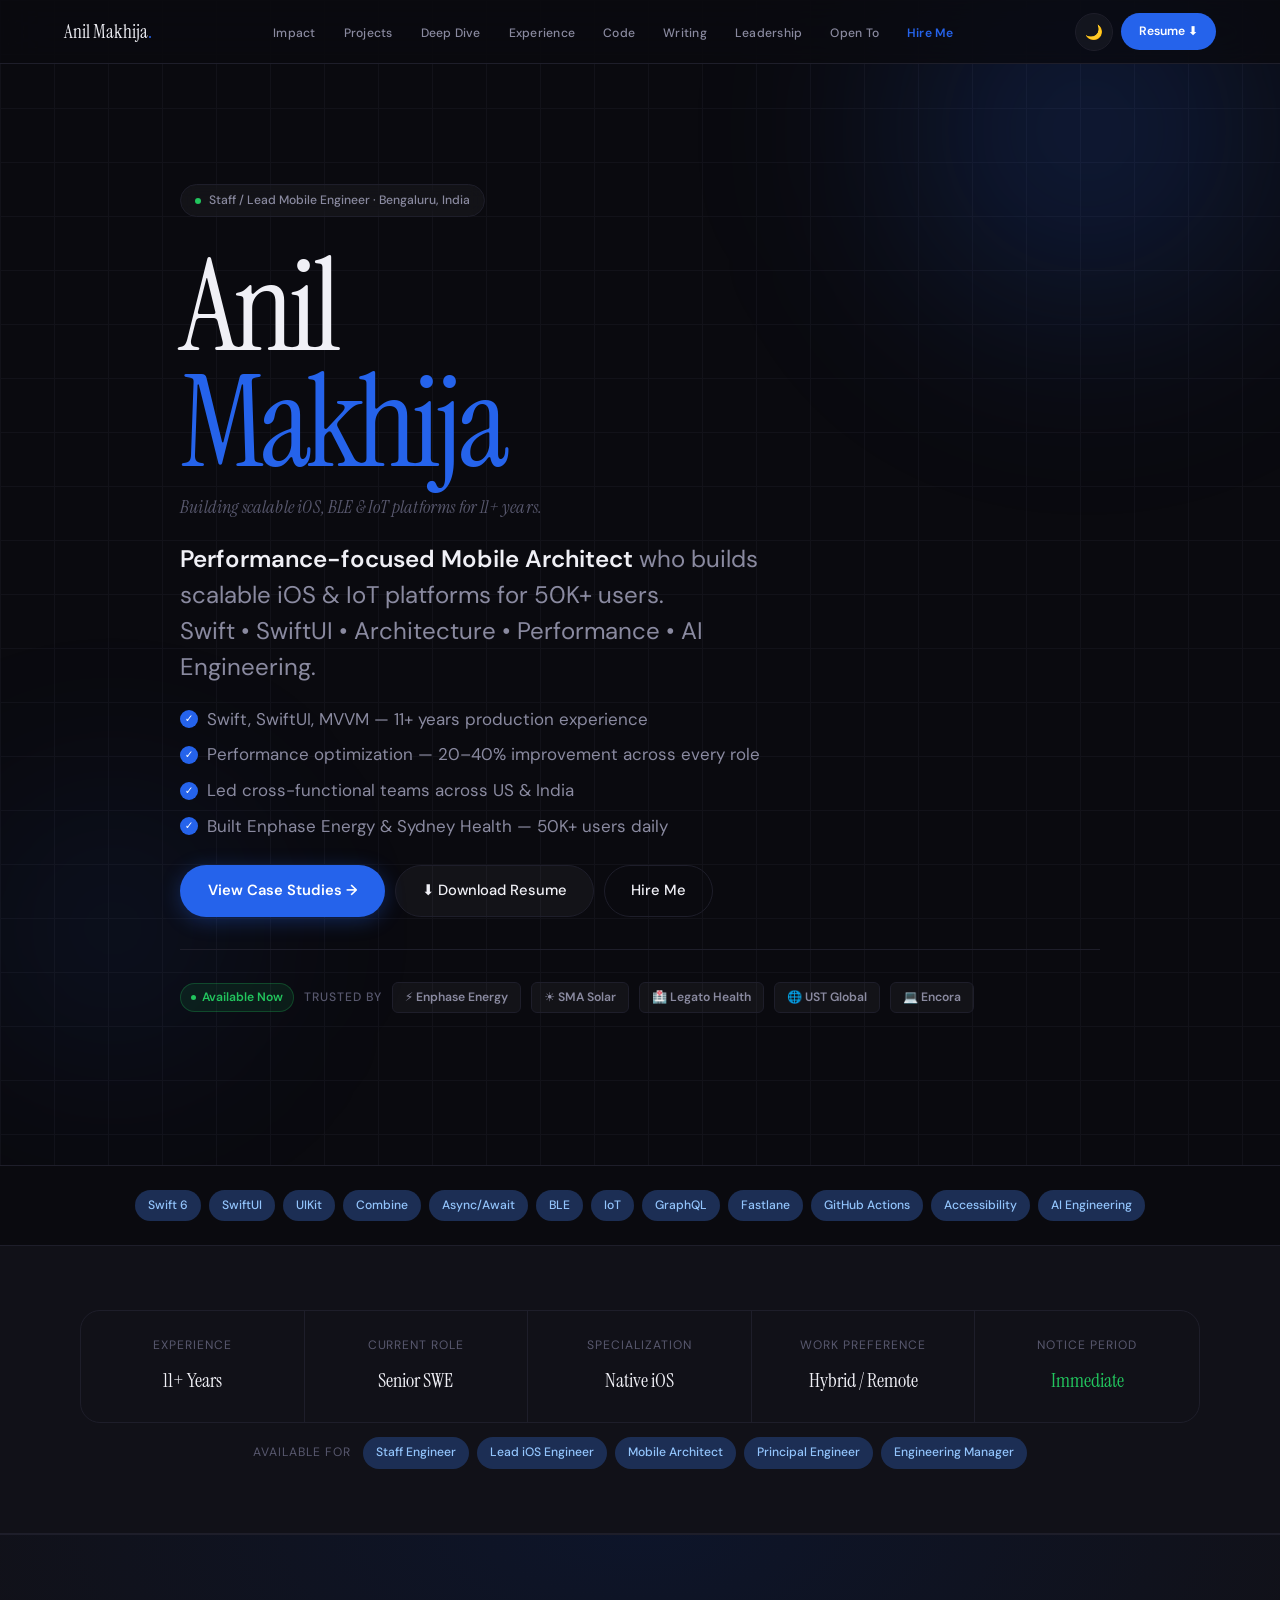
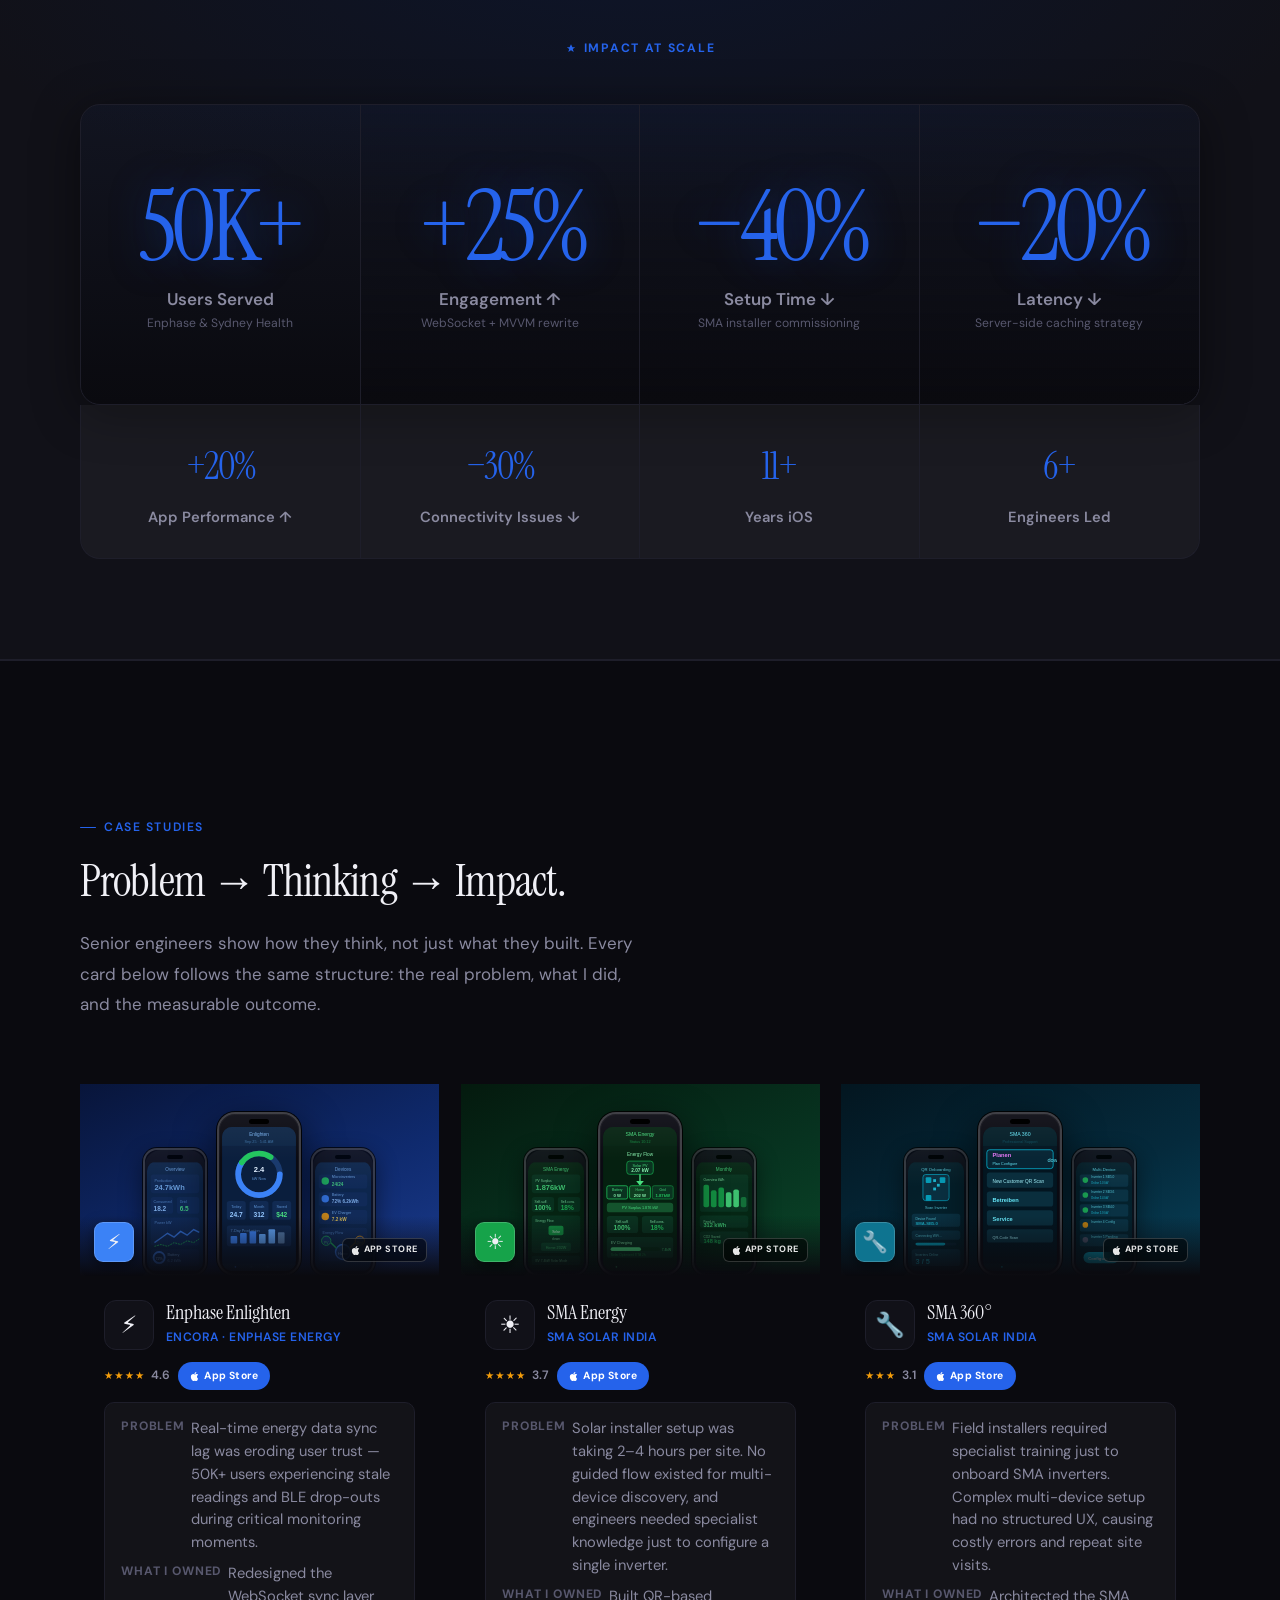
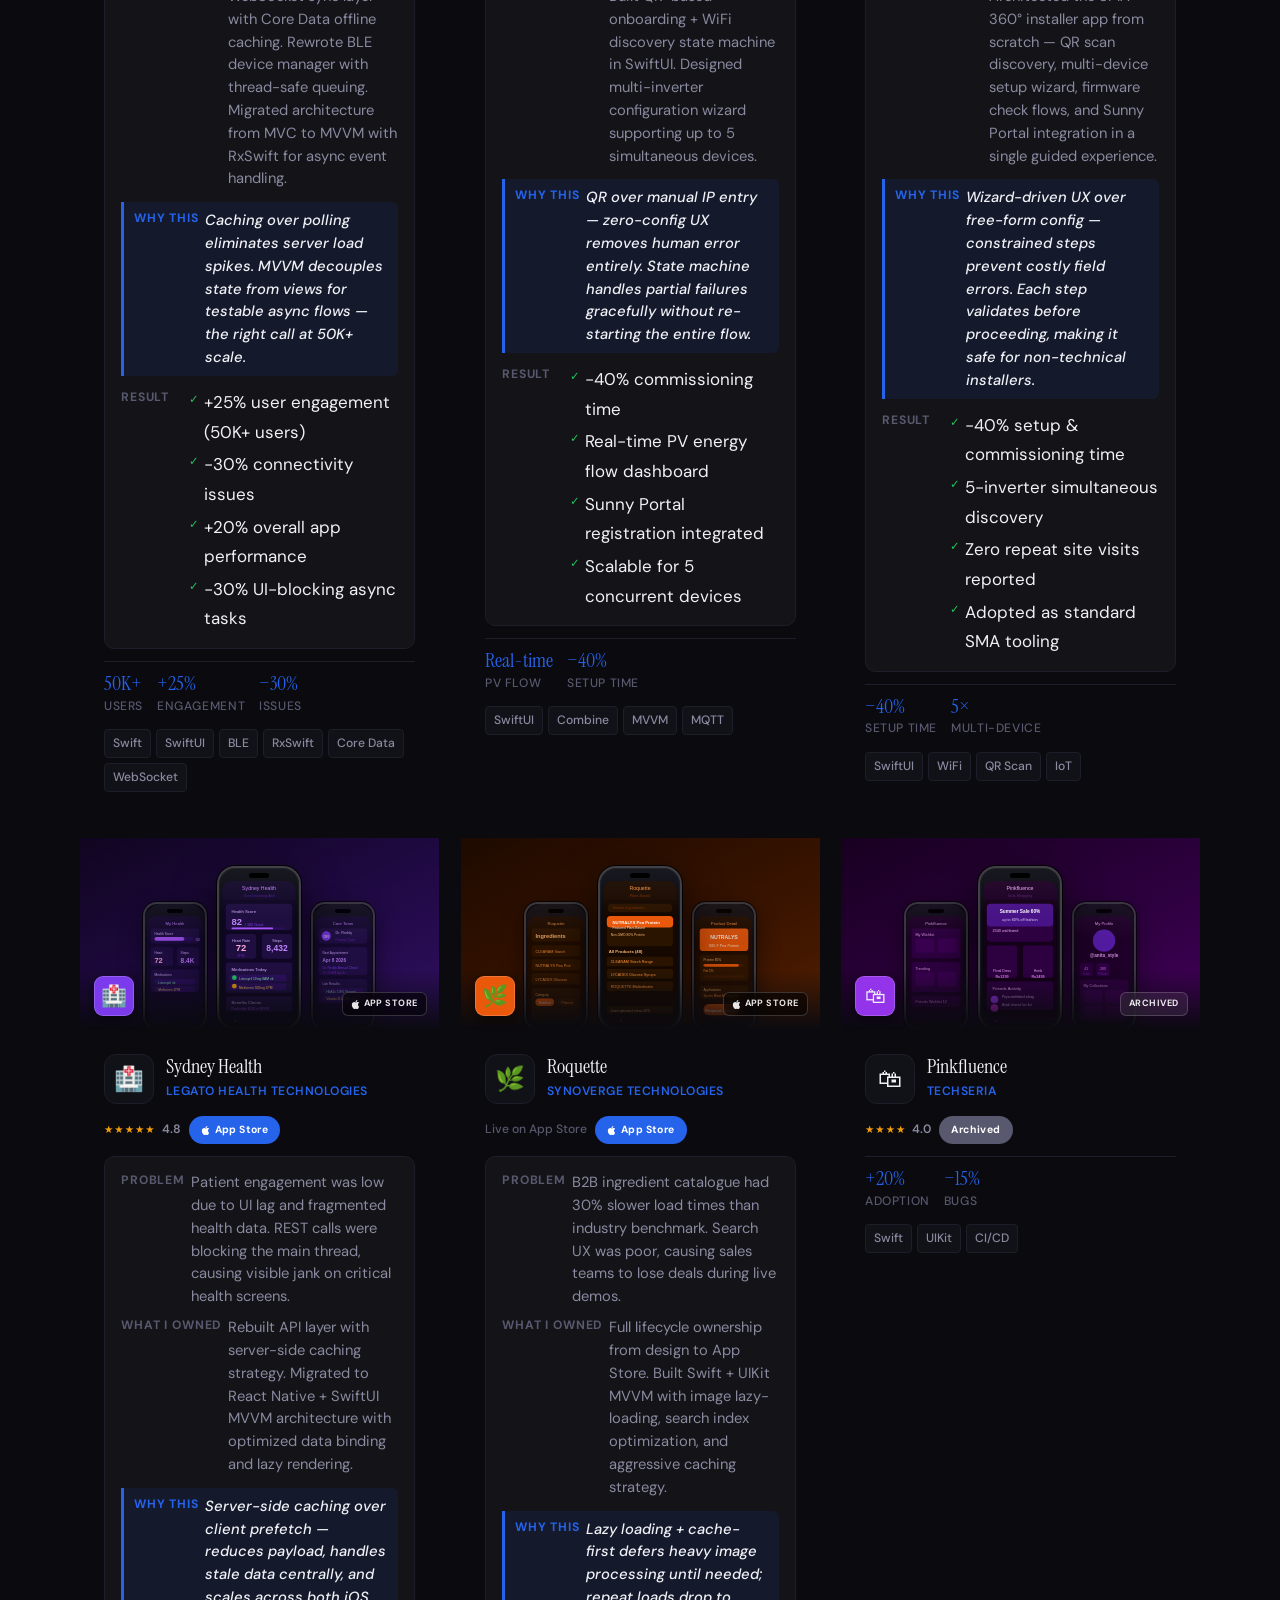
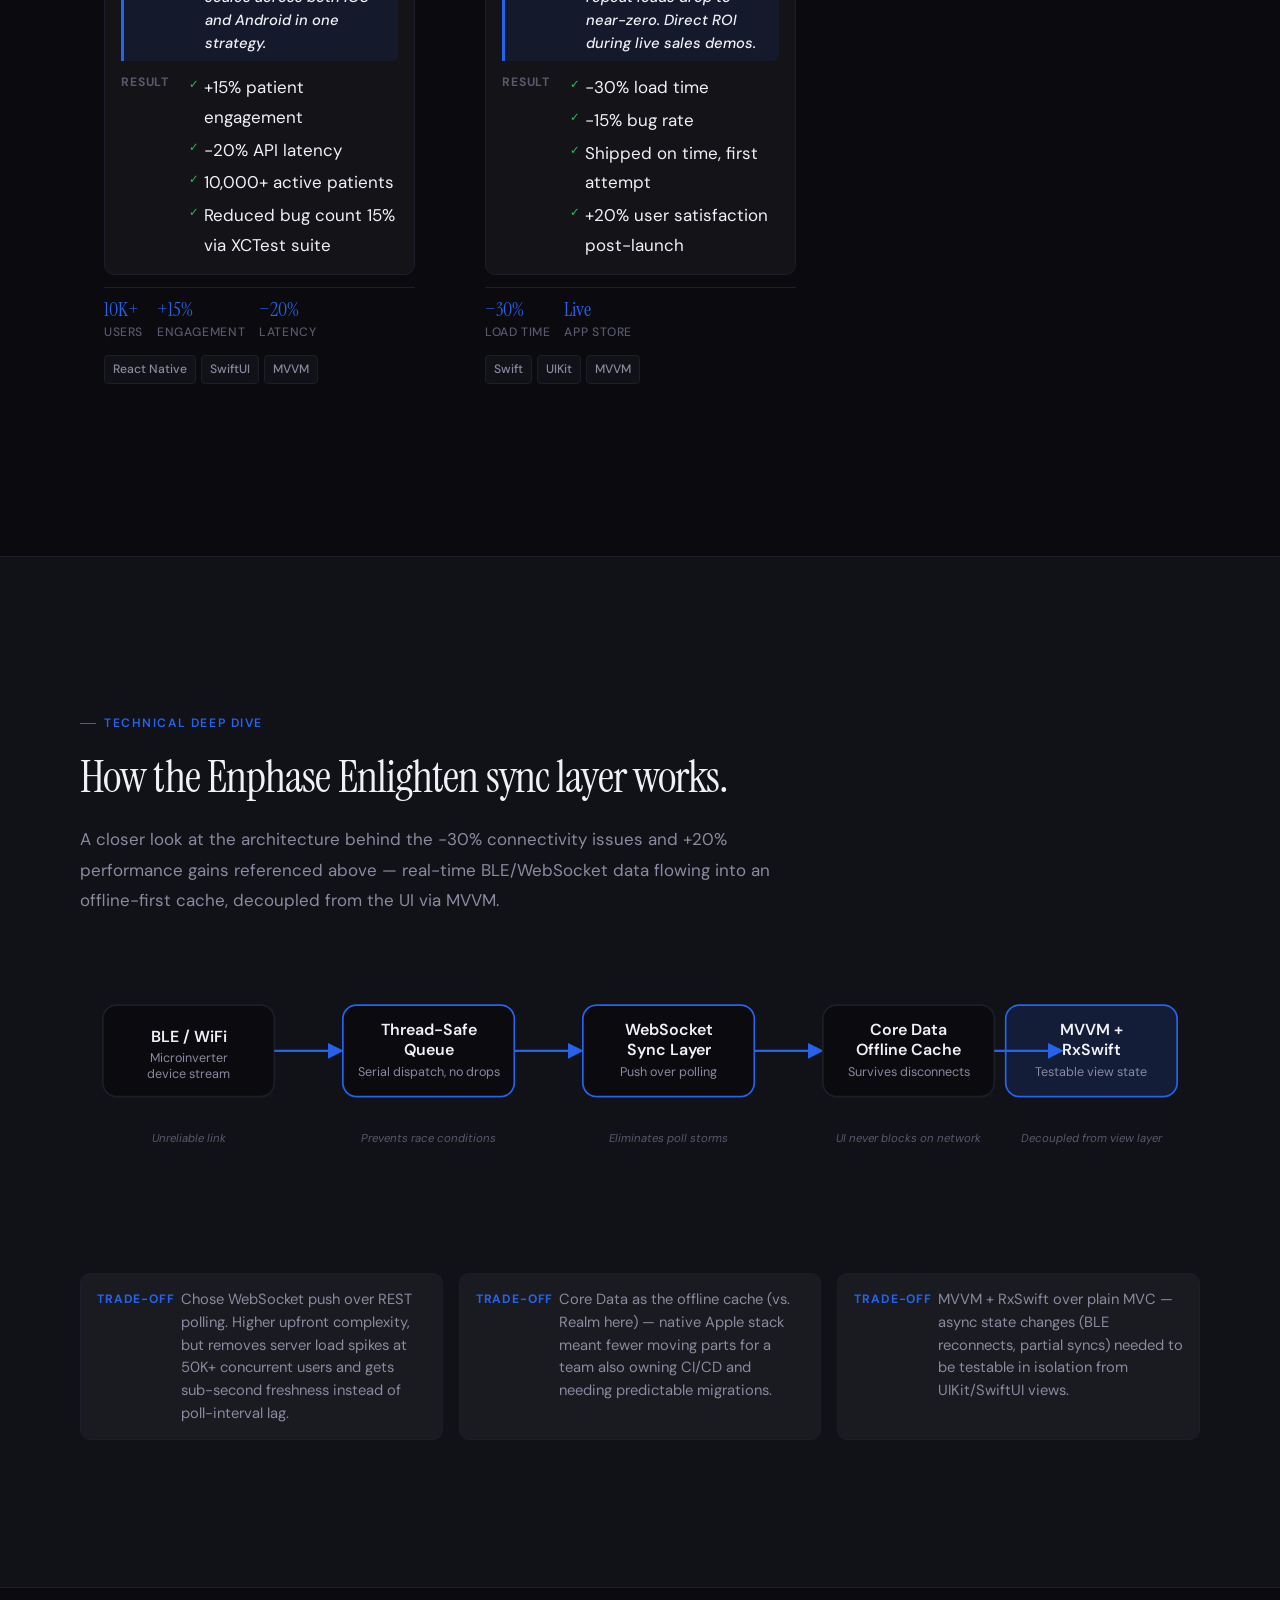
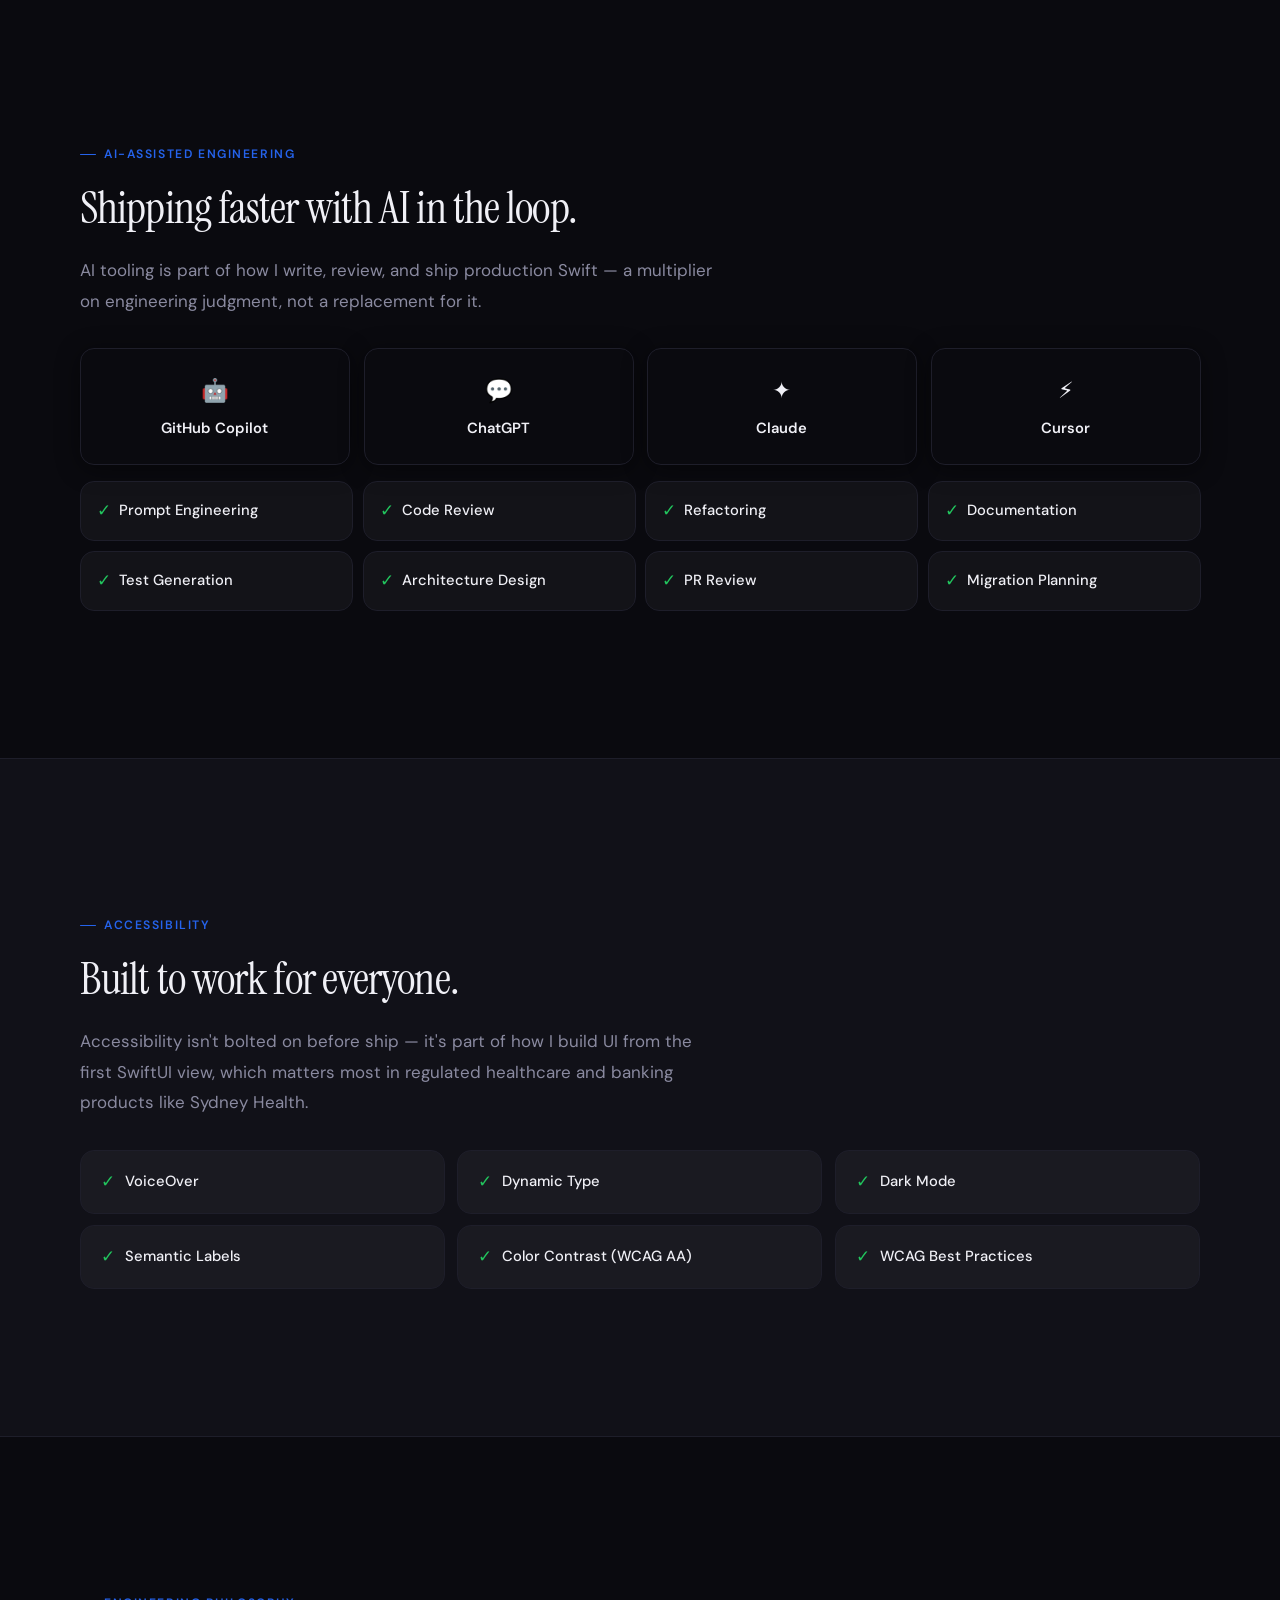
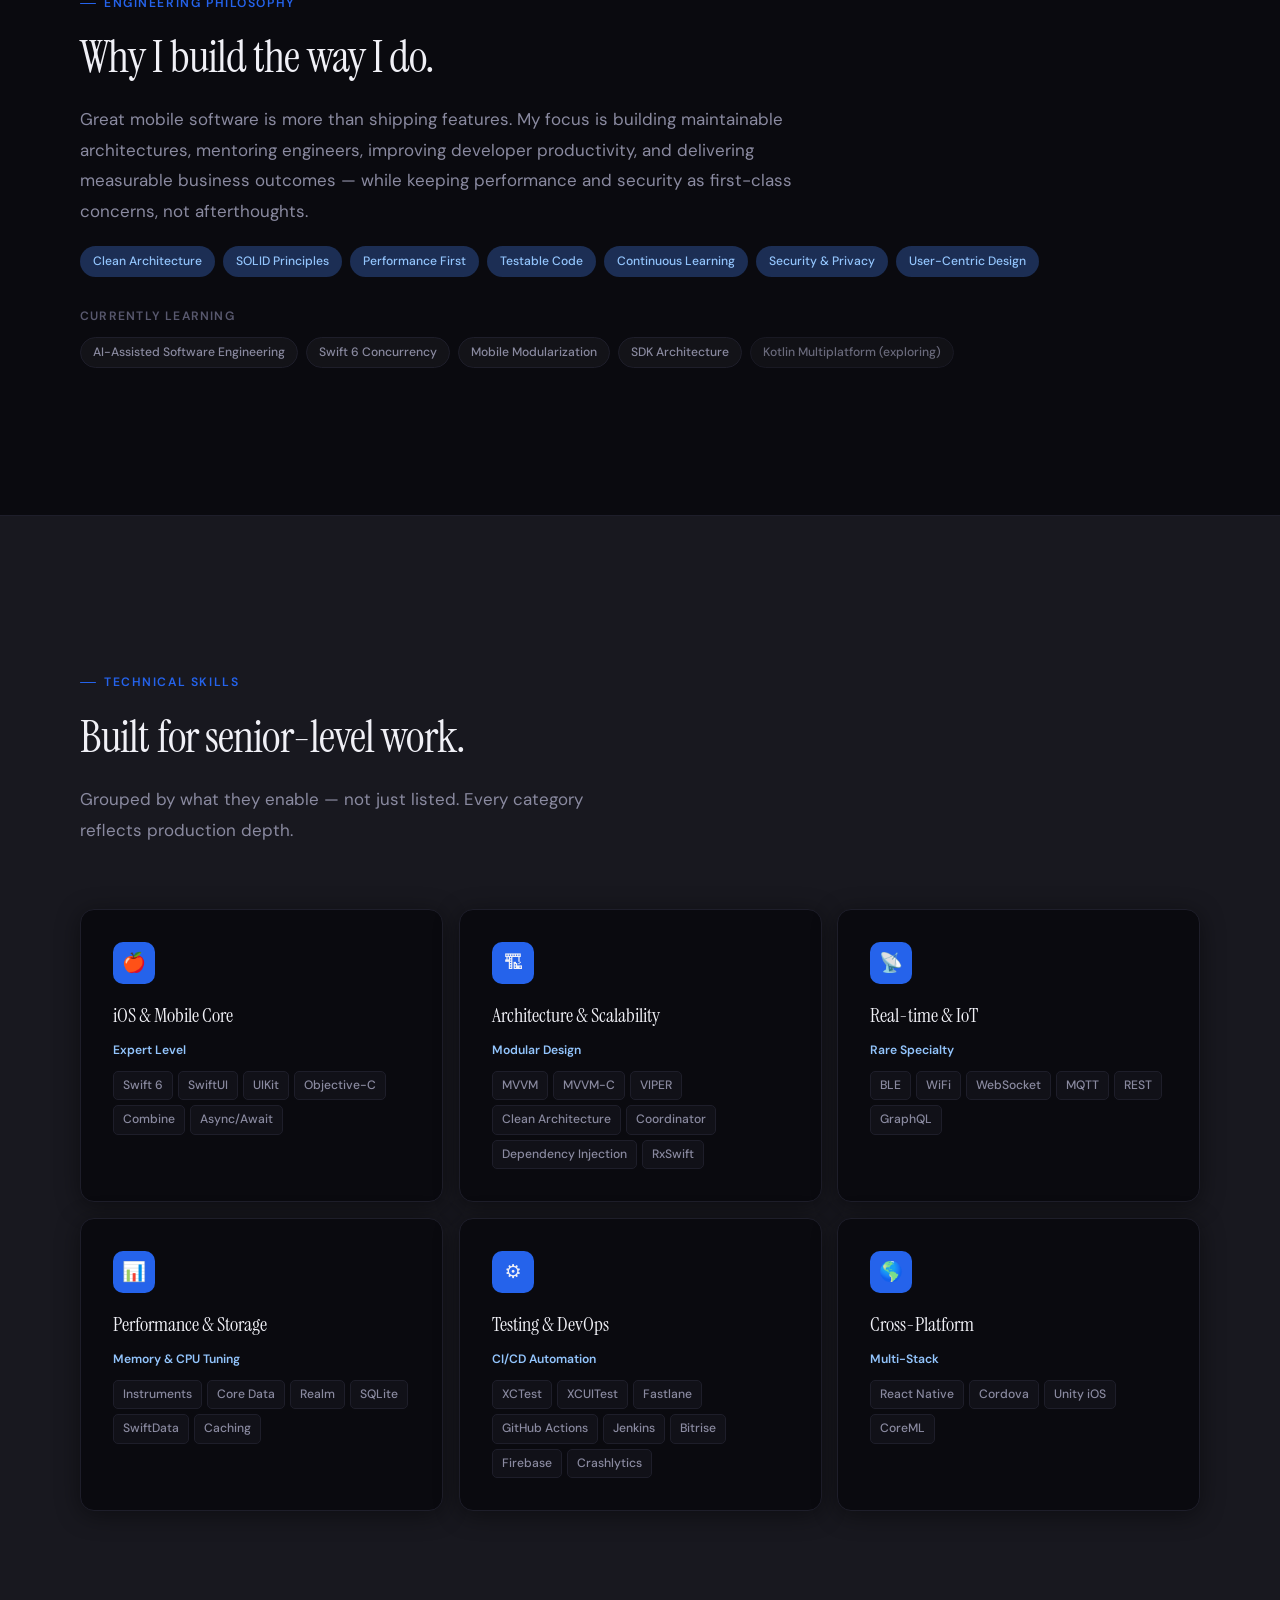
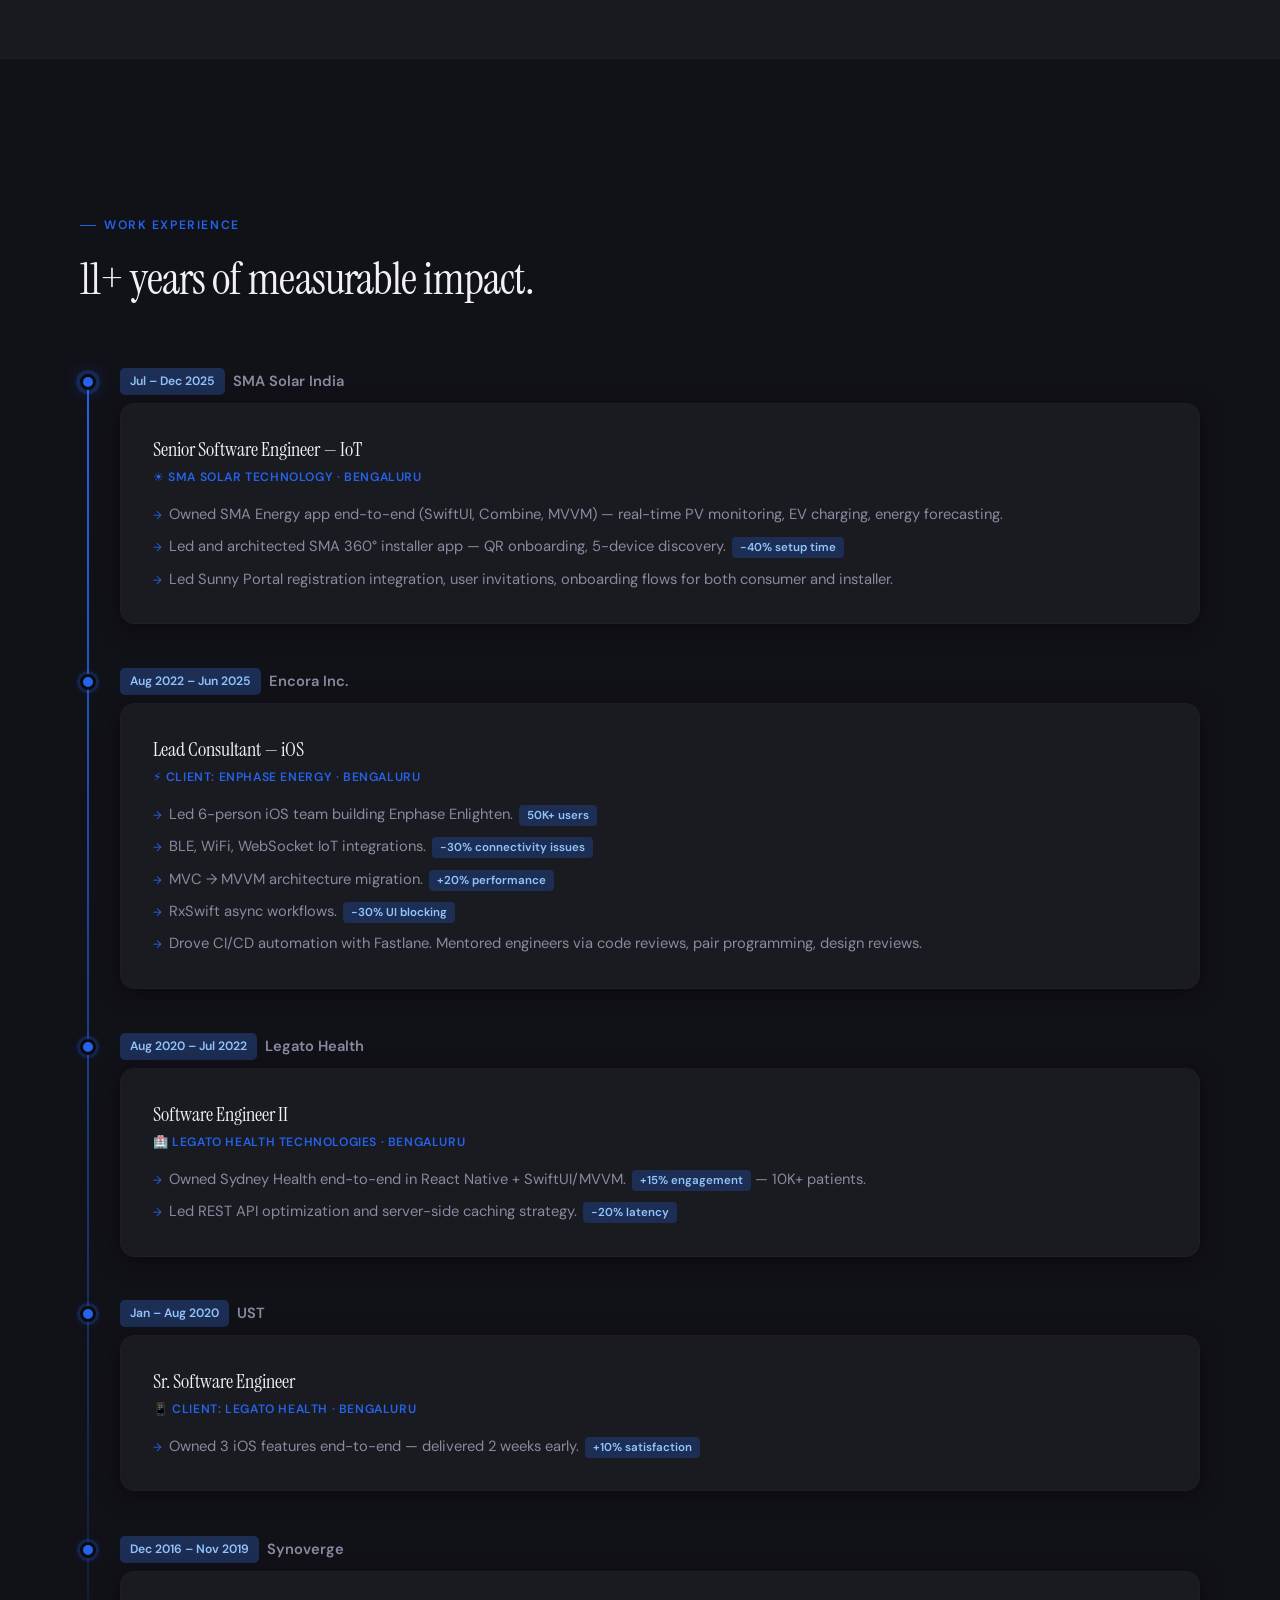
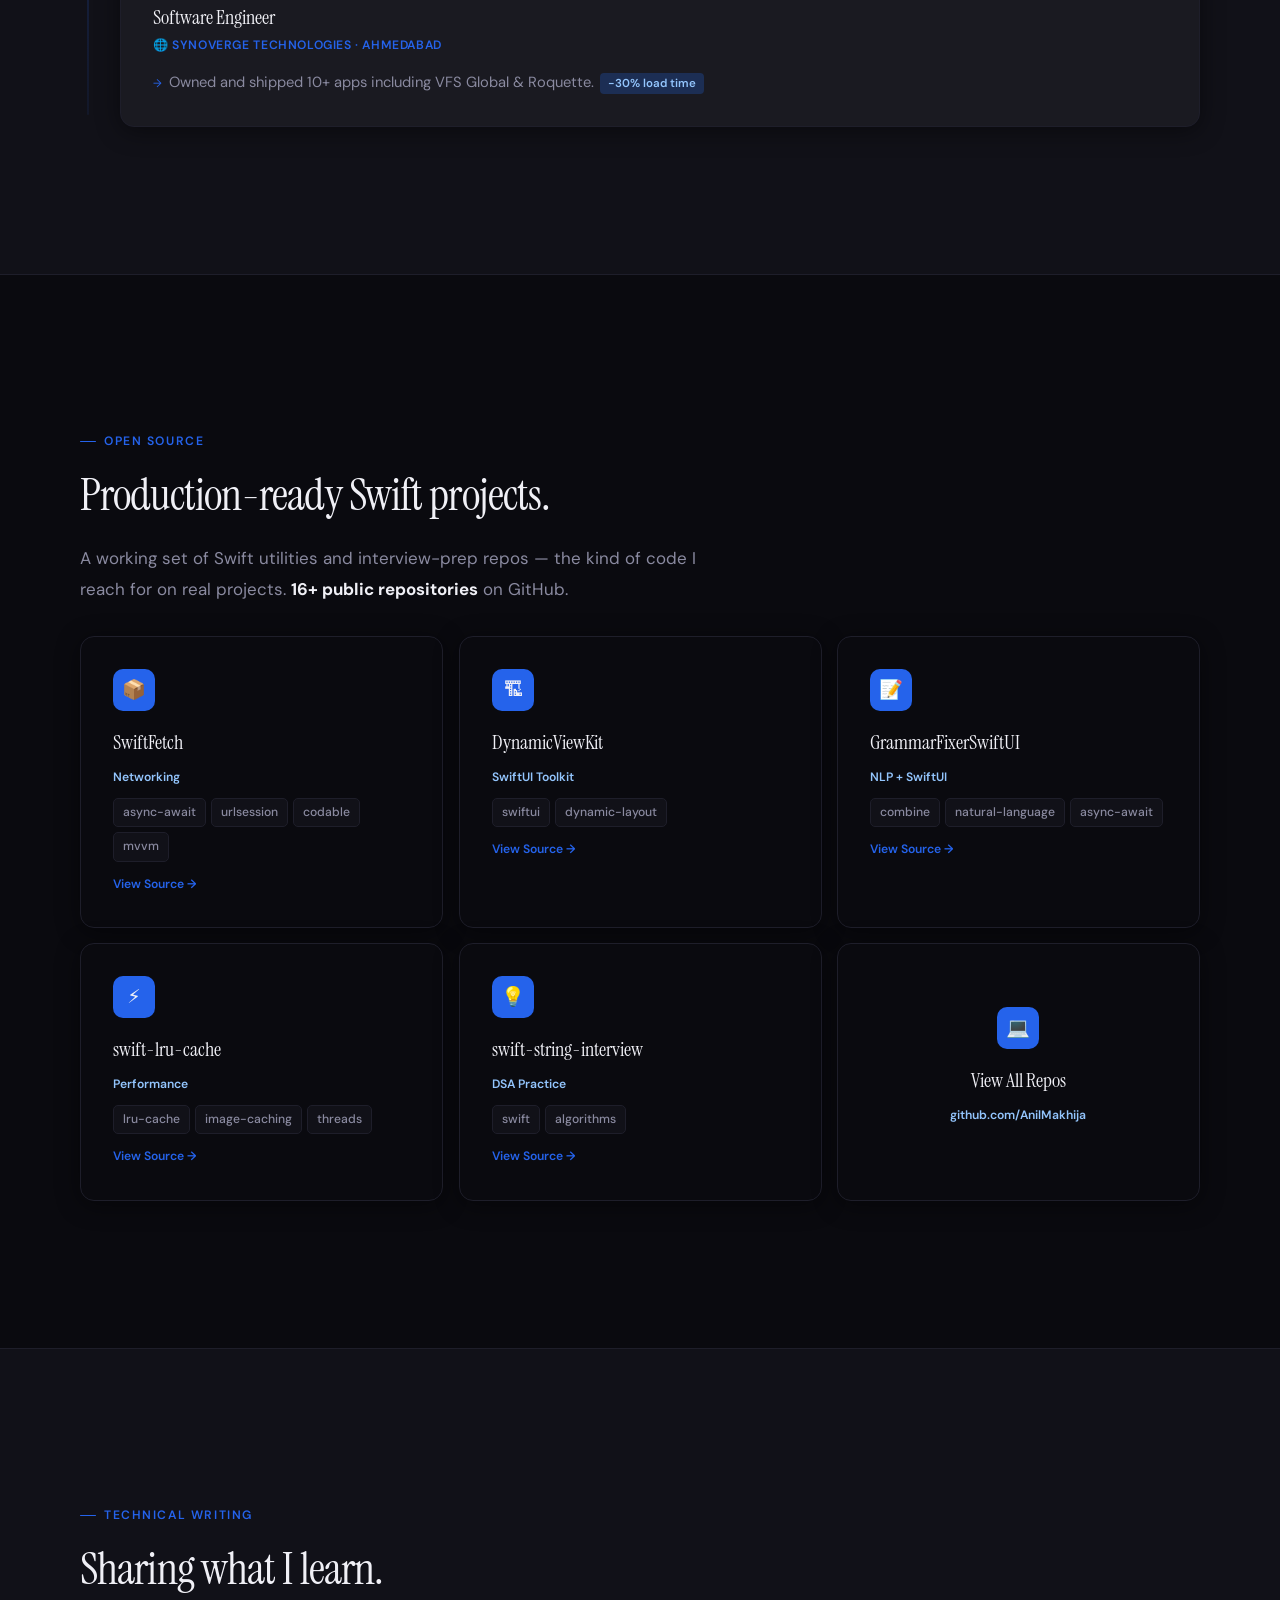
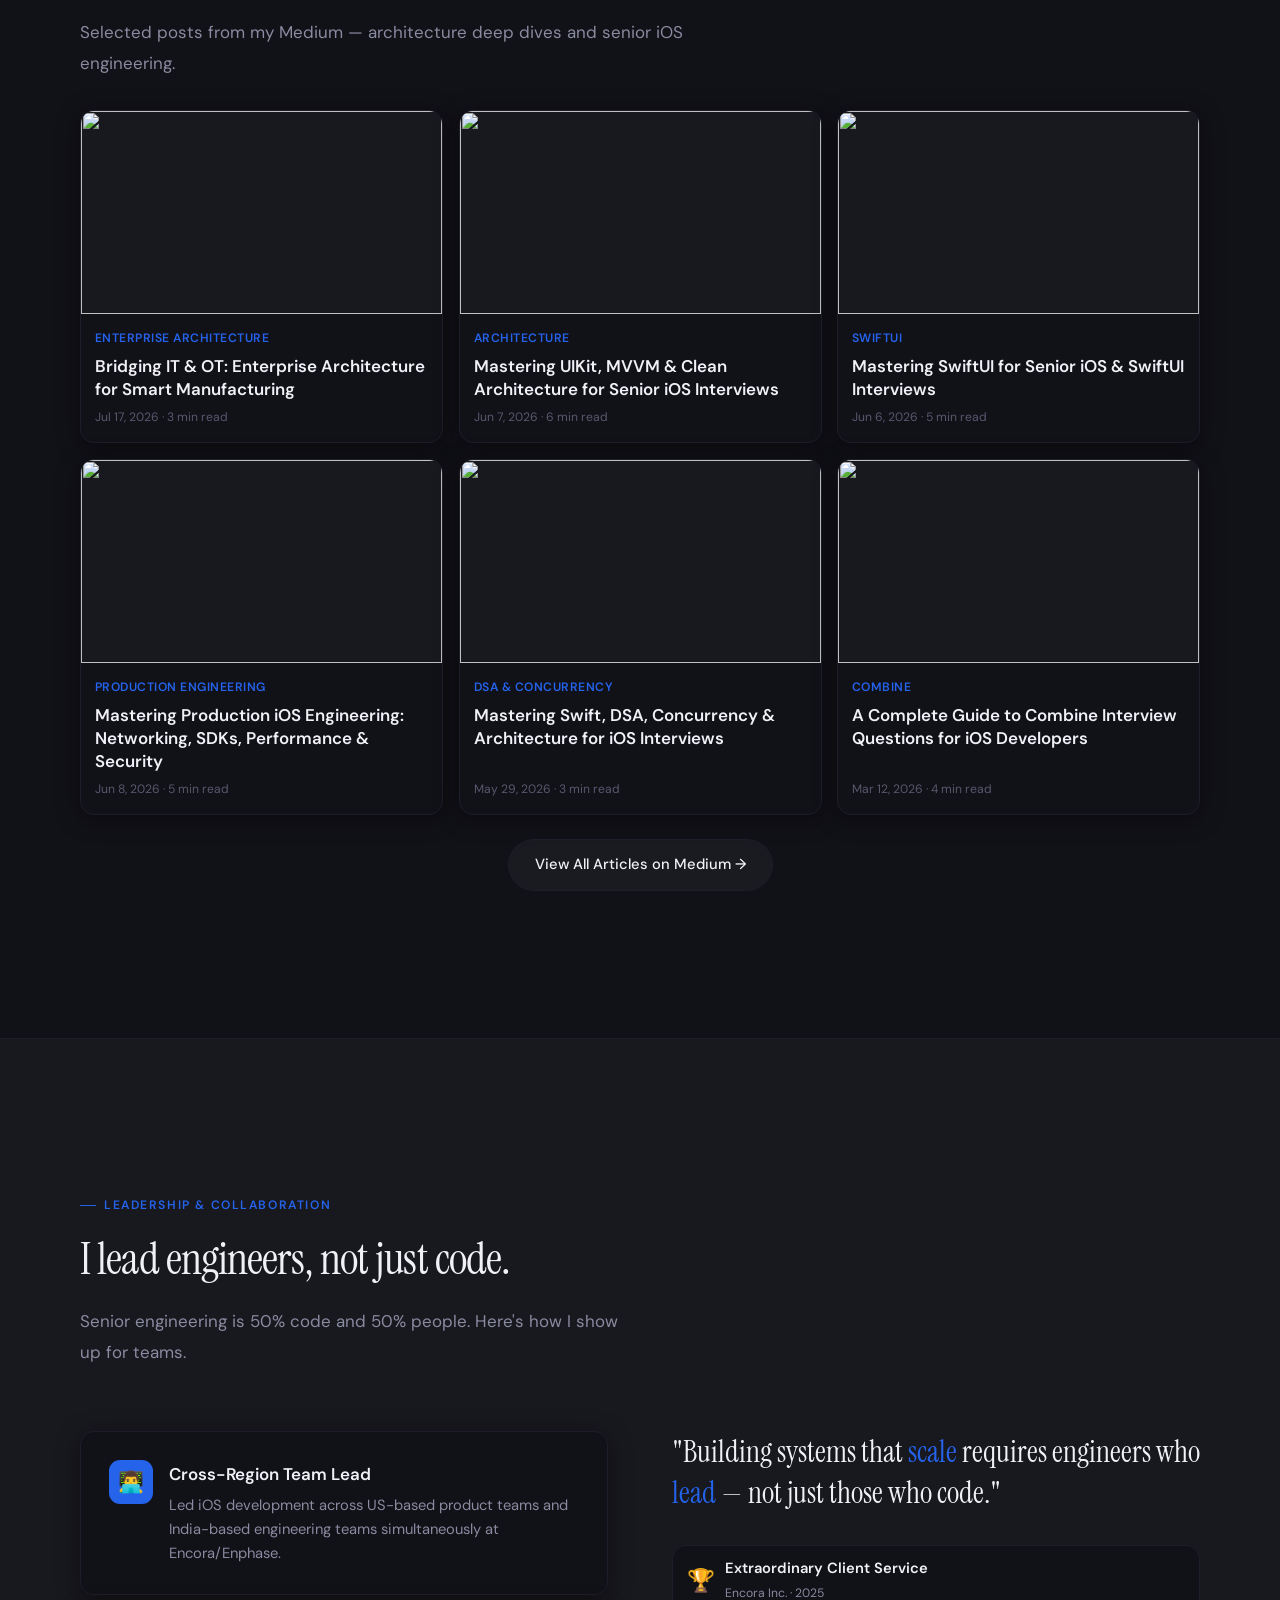
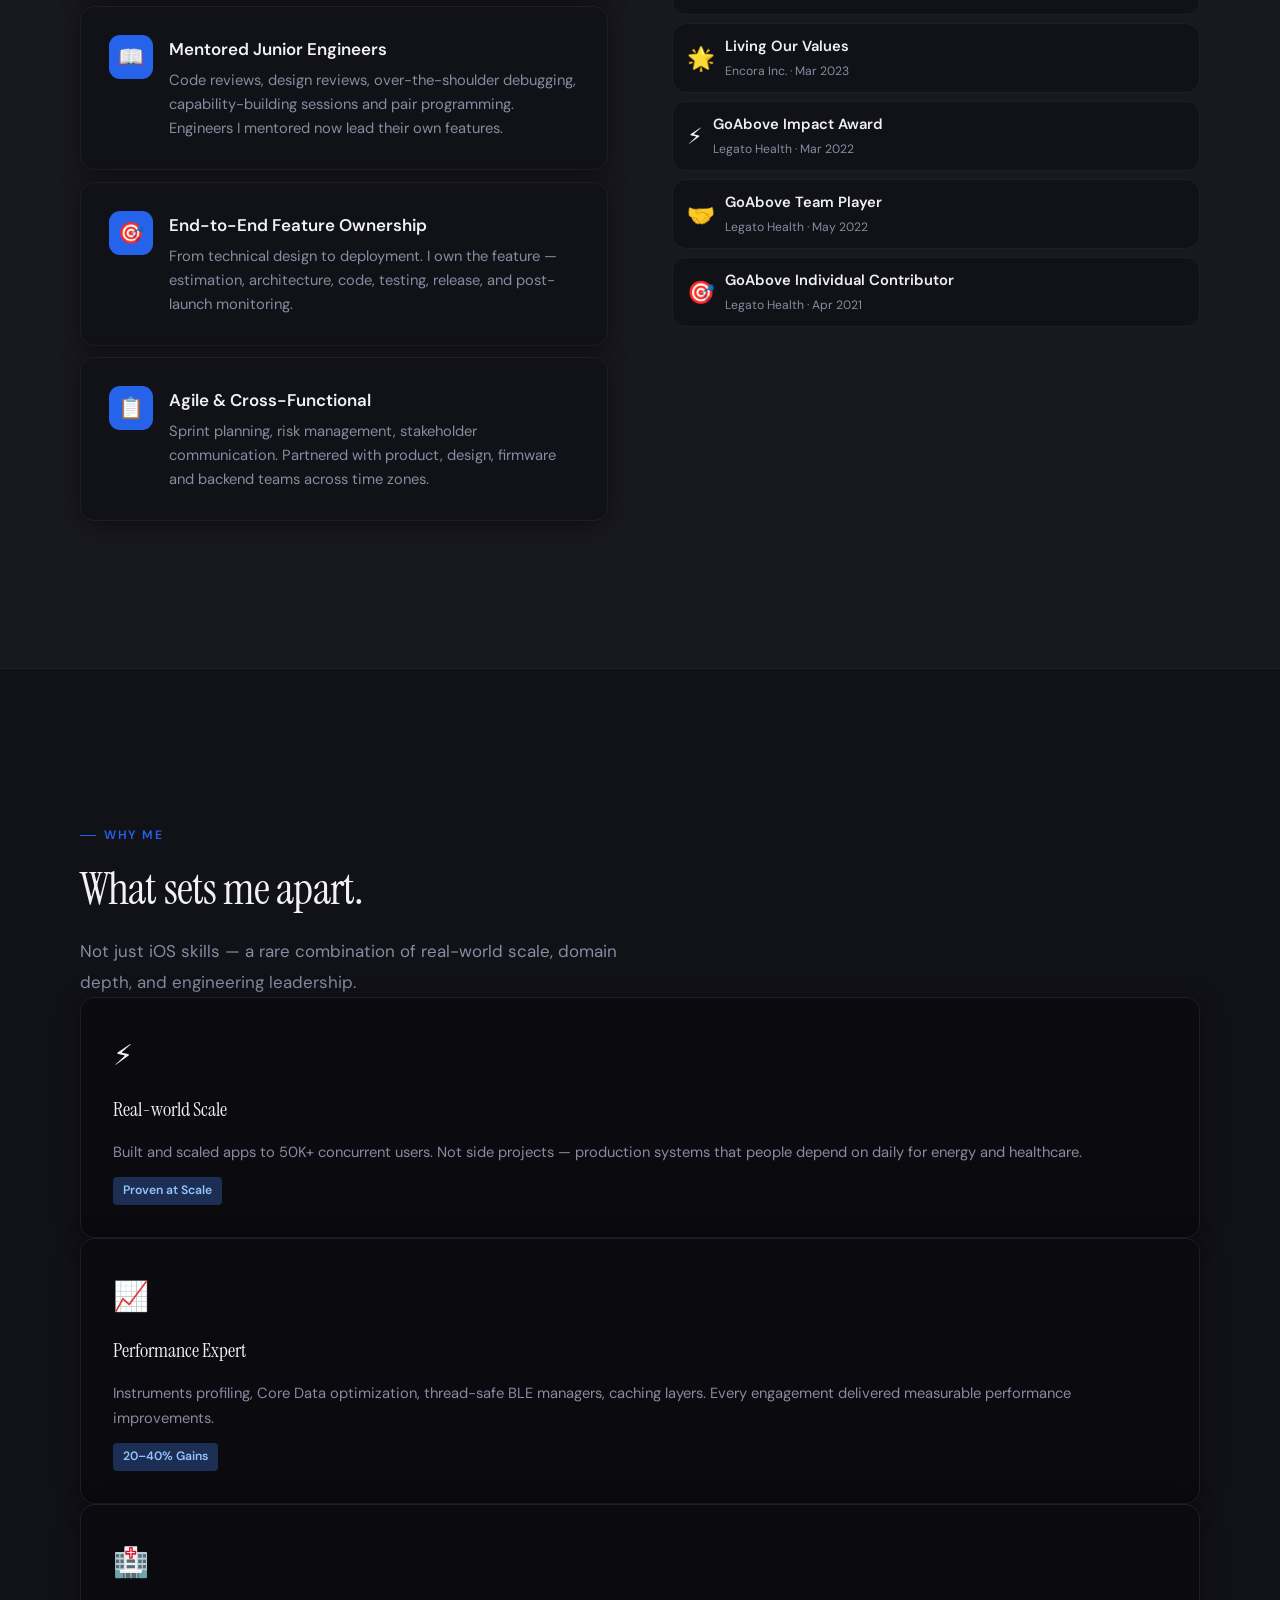
==== commit b8f38cff: "Update" ====
--- a/index.html
+++ b/index.html
@@ -3,14 +3,14 @@
 <head>
   <meta property="og:title" content="Anil Makhija | Staff / Lead Mobile Engineer">
 <meta property="og:description" content="11+ years building scalable iOS, BLE &amp; IoT platforms with Swift, SwiftUI, Architecture, and AI-assisted engineering.">
-<meta property="og:image" content="https://anilmakhija.github.io/images/linkedin-preview.png">
+<meta property="og:image" content="https://anilmakhija.github.io/linkedin-preview.png">
 <meta property="og:url" content="https://anilmakhija.github.io">
 <meta property="og:type" content="website">
 
 <meta name="twitter:card" content="summary_large_image">
 <meta name="twitter:title" content="Anil Makhija | Staff / Lead Mobile Engineer">
 <meta name="twitter:description" content="Staff / Lead Mobile Engineer | Swift • SwiftUI • BLE/IoT • Architecture • 11+ Years">
-<meta name="twitter:image" content="https://anilmakhija.github.io/images/linkedin-preview.png">
+<meta name="twitter:image" content="https://anilmakhija.github.io/linkedin-preview.png">
   
 <meta charset="UTF-8">
 <meta name="viewport" content="width=device-width, initial-scale=1.0">
@@ -56,8 +56,8 @@
   --sh:0 4px 24px rgba(0,0,0,.45);
   --shc:0 8px 40px rgba(0,0,0,.55);
   --r:14px;--rl:20px;
-  --s2:clamp(14px,3vw,24px);--s3:clamp(24px,5vw,52px);
-  --s4:clamp(40px,7vw,88px);--s5:clamp(76px,10vw,132px);
+  --s2:clamp(18px,3.4vw,32px);--s3:clamp(32px,5.6vw,64px);
+  --s4:clamp(56px,7.8vw,112px);--s5:clamp(96px,11.5vw,160px);
   --x0:clamp(.7rem,1.5vw,.76rem);--x1:clamp(.84rem,2vw,.92rem);
   --x2:clamp(.96rem,2.3vw,1.06rem);--x3:clamp(1.12rem,2.8vw,1.28rem);
   --x4:clamp(1.4rem,3.6vw,1.9rem);--x5:clamp(1.85rem,4.6vw,2.8rem);
@@ -73,7 +73,7 @@
 }
 *,*::before,*::after{box-sizing:border-box;margin:0;padding:0}
 html{scroll-behavior:smooth;-webkit-text-size-adjust:100%}
-body{font-family:var(--fb);font-size:var(--x2);background:var(--bg);color:var(--tp);line-height:1.7;overflow-x:hidden;transition:background .3s,color .3s;-webkit-font-smoothing:antialiased}
+body{font-family:var(--fb);font-size:var(--x2);background:var(--bg);color:var(--tp);line-height:1.75;overflow-x:hidden;transition:background .3s,color .3s;-webkit-font-smoothing:antialiased}
 ::selection{background:var(--ac);color:#fff}
 :focus-visible{outline:2px solid var(--ac);outline-offset:3px;border-radius:4px}
 a{color:inherit;text-decoration:none}
@@ -84,10 +84,10 @@
 ::-webkit-scrollbar-thumb{background:var(--bdh);border-radius:2px}
 .wrap{max-width:1120px;margin:0 auto;width:100%}
 section{padding:var(--s5) var(--s3)}
-.ey{display:inline-flex;align-items:center;gap:8px;font-size:var(--x0);font-weight:600;letter-spacing:.13em;text-transform:uppercase;color:var(--ac);margin-bottom:14px}
+.ey{display:inline-flex;align-items:center;gap:8px;font-size:var(--x0);font-weight:600;letter-spacing:.13em;text-transform:uppercase;color:var(--ac);margin-bottom:18px}
 .ey::before{content:'';display:block;width:16px;height:1.5px;background:var(--ac);border-radius:2px;flex-shrink:0}
-.st{font-family:var(--fd);font-size:var(--x5);font-weight:400;letter-spacing:-.02em;line-height:1.08;margin-bottom:16px}
-.ss{font-size:var(--x2);color:var(--ts);line-height:1.75;max-width:560px}
+.st{font-family:var(--fd);font-size:var(--x5);font-weight:400;letter-spacing:-.02em;line-height:1.12;margin-bottom:22px}
+.ss{font-size:var(--x2);color:var(--ts);line-height:1.8;max-width:560px}
 /* Buttons */
 .bp{display:inline-flex;align-items:center;gap:7px;padding:13px 28px;border-radius:100px;background:var(--ac);color:#fff;font-size:var(--x1);font-weight:600;border:none;transition:background .2s,transform .2s,box-shadow .2s;box-shadow:0 4px 20px rgba(37,99,235,.32);white-space:nowrap;cursor:pointer}
 .bp:hover{background:var(--ach);transform:translateY(-2px);box-shadow:0 6px 28px rgba(37,99,235,.42)}
@@ -122,7 +122,7 @@
 .drw a:last-child{border-bottom:none}
 .drw a:hover{color:var(--ac)}
 /* Hero */
-#hero{min-height:100vh;min-height:100svh;display:flex;flex-direction:column;justify-content:center;padding-top:calc(64px + var(--s4));padding-bottom:var(--s4);padding-left:var(--s3);padding-right:var(--s3);position:relative;overflow:hidden}
+#hero{min-height:100vh;min-height:100svh;display:flex;flex-direction:column;justify-content:center;padding-top:calc(64px + var(--s4) * 1.2);padding-bottom:calc(var(--s4) * 1.2);padding-left:var(--s3);padding-right:var(--s3);position:relative;overflow:hidden}
 .hbg2{position:absolute;inset:0;z-index:0;pointer-events:none;overflow:hidden}
 .gbg{position:absolute;inset:0;background-image:linear-gradient(var(--bd) 1px,transparent 1px),linear-gradient(90deg,var(--bd) 1px,transparent 1px);background-size:54px 54px;opacity:.4}
 [data-theme="light"] .gbg{opacity:.16}
@@ -193,7 +193,7 @@
 #leadership{border-top:.5px solid var(--bd);background:var(--bg3)}
 .lead-grid{display:grid;grid-template-columns:1fr 1fr;gap:var(--s3);margin-top:var(--s3);align-items:start}
 .lead-cards{display:flex;flex-direction:column;gap:12px}
-.lead-card{background:var(--bg2);border:.5px solid var(--bd);border-radius:var(--r);padding:clamp(16px,3vw,24px);display:flex;gap:14px;transition:all .25s;box-shadow:var(--sh)}
+.lead-card{background:var(--bg2);border:.5px solid var(--bd);border-radius:var(--r);padding:clamp(20px,3.2vw,28px);display:flex;gap:16px;transition:all .25s;box-shadow:var(--sh)}
 .lead-card:hover{border-color:var(--ac);transform:translateX(4px);box-shadow:0 4px 28px rgba(37,99,235,.12)}
 .lead-ico{width:44px;height:44px;border-radius:11px;background:var(--ac);display:flex;align-items:center;justify-content:center;font-size:1.3rem;flex-shrink:0}
 .lead-title{font-size:var(--x2);font-weight:600;margin-bottom:3px}
@@ -208,7 +208,7 @@
 /* ── WHY ME ── */
 #whyme{background:var(--bg2);border-top:1px solid var(--bd)}
 
-.why-card{background:var(--bg);border:.5px solid var(--bd);border-radius:var(--r);padding:clamp(20px,3.5vw,32px);transition:all .3s;display:flex;flex-direction:column;gap:10px;box-shadow:var(--sh)}
+.why-card{background:var(--bg);border:.5px solid var(--bd);border-radius:var(--r);padding:clamp(24px,3.6vw,32px);transition:all .3s;display:flex;flex-direction:column;gap:12px;box-shadow:var(--sh)}
 .why-card:hover{border-color:var(--ac);transform:translateY(-4px);box-shadow:0 12px 40px rgba(37,99,235,.14)}
 .why-ico{font-size:1.8rem}
 .why-title{font-family:var(--fd);font-size:var(--x3);font-weight:400}
@@ -228,12 +228,16 @@
 .tgs{display:flex;flex-wrap:wrap;gap:7px}
 .tg{padding:4px 12px;border-radius:100px;background:var(--bgc);border:.5px solid var(--bd);font-size:var(--x0);font-weight:500;color:var(--ts);transition:all .2s}
 .tg:hover{border-color:var(--ac);color:var(--ac);background:var(--ag)}
+.chip-card{transition:all .22s}
+.chip-card:hover{border-color:var(--ac);box-shadow:0 4px 18px rgba(37,99,235,.14);transform:translateY(-2px)}
+.qf-cell{transition:background .2s}
+.qf-cell:hover{background:var(--bgc)}
 .tg.hi{background:var(--at);border-color:transparent;color:var(--atx)}
 .alinks{display:flex;flex-wrap:wrap;gap:10px}
 /* ── SKILLS — outcome-driven ── */
 #skills{border-top:.5px solid var(--bd);background:var(--bg3)}
 .sgrid{display:grid;grid-template-columns:repeat(3,1fr);gap:16px;margin-top:var(--s3)}
-.sc{background:var(--bg);border:.5px solid var(--bd);border-radius:var(--r);padding:clamp(18px,3vw,28px);transition:all .3s;box-shadow:var(--sh)}
+.sc{background:var(--bg);border:.5px solid var(--bd);border-radius:var(--r);padding:clamp(22px,3.4vw,32px);transition:all .3s;box-shadow:var(--sh)}
 .sc:hover{border-color:var(--ac);transform:translateY(-4px);box-shadow:var(--shc)}
 .sico{width:42px;height:42px;border-radius:10px;background:var(--ac);display:flex;align-items:center;justify-content:center;font-size:1.2rem;margin-bottom:14px}
 .sc h3{font-family:var(--fd);font-size:var(--x3);font-weight:400;margin-bottom:6px}
@@ -277,7 +281,7 @@
 .tcd{
   background:var(--bgc);border:.5px solid var(--bd);
   border-radius:var(--r);
-  padding:clamp(18px,3vw,28px);
+  padding:clamp(22px,3.4vw,32px);
   transition:border-color .22s,box-shadow .22s;
   box-shadow:var(--sh);
 }
@@ -344,7 +348,7 @@
 .pico{position:absolute;bottom:14px;left:14px;z-index:4;width:40px;height:40px;border-radius:9px;overflow:hidden;border:1.5px solid rgba(255,255,255,.18);box-shadow:0 4px 14px rgba(0,0,0,.5);display:flex;align-items:center;justify-content:center;font-size:1.3rem}
 .pbdg{position:absolute;bottom:14px;right:12px;z-index:4;display:inline-flex;align-items:center;gap:4px;background:rgba(0,0,0,.52);backdrop-filter:blur(8px);border:.5px solid rgba(255,255,255,.18);border-radius:6px;padding:3px 8px;font-size:.57rem;font-weight:700;color:rgba(255,255,255,.9);letter-spacing:.05em;text-transform:uppercase}
 [data-theme="light"] .pbdg{background:rgba(246,246,250,.8);border-color:rgba(0,0,0,.12);color:var(--ts)}
-.pbdy{padding:clamp(14px,3vw,20px);display:flex;flex-direction:column;gap:10px;flex:1}
+.pbdy{padding:clamp(18px,3.2vw,24px);display:flex;flex-direction:column;gap:12px;flex:1}
 .phdr{display:flex;align-items:flex-start;gap:12px}
 .paico{width:50px;height:50px;border-radius:12px;overflow:hidden;flex-shrink:0;border:.5px solid var(--bd);background:var(--bg2);display:flex;align-items:center;justify-content:center;font-size:1.5rem}
 .paico img{width:100%;height:100%;object-fit:cover;border-radius:11px}
@@ -380,7 +384,7 @@
 #contact{background:var(--bg3)}
 .cgrid{display:grid;grid-template-columns:1fr 1fr;gap:clamp(24px,6vw,64px);align-items:start;margin-top:var(--s3)}
 .clist{display:flex;flex-direction:column;gap:10px}
-.crow2{display:flex;align-items:center;gap:12px;padding:14px 18px;border-radius:var(--r);background:var(--bgc);border:.5px solid var(--bd);transition:all .2s;color:inherit;text-decoration:none;box-shadow:var(--sh)}
+.crow2{display:flex;align-items:center;gap:12px;padding:18px 22px;border-radius:var(--r);background:var(--bgc);border:.5px solid var(--bd);transition:all .2s;color:inherit;text-decoration:none;box-shadow:var(--sh)}
 .crow2:hover{border-color:var(--ac);background:var(--bgh);transform:translateX(4px);box-shadow:0 4px 24px rgba(37,99,235,.12)}
 .cico{width:40px;height:40px;border-radius:10px;flex-shrink:0;background:var(--ac);display:flex;align-items:center;justify-content:center;font-size:1rem}
 .clb{font-size:var(--x0);font-weight:600;color:var(--tm);text-transform:uppercase;letter-spacing:.07em}
@@ -396,6 +400,11 @@
 .fmsg.show{display:block}
 /* Footer */
 footer{padding:var(--s2) var(--s3);border-top:.5px solid var(--bd);display:flex;justify-content:space-between;align-items:center;flex-wrap:wrap;gap:12px;background:var(--bg)}
+.mfab{display:none}
+@media(max-width:768px){
+  .mfab{display:flex;position:fixed;bottom:18px;right:18px;z-index:150;align-items:center;gap:7px;padding:13px 20px;border-radius:100px;background:var(--ac);color:#fff;font-size:var(--x1);font-weight:600;box-shadow:0 6px 24px rgba(37,99,235,.4);text-decoration:none;transition:transform .2s,box-shadow .2s}
+  .mfab:active{transform:scale(.96)}
+}
 .fl{font-size:var(--x0);color:var(--tm)}
 .fl strong{color:var(--tp);font-weight:500}
 .fls{display:flex;gap:18px;flex-wrap:wrap}
@@ -545,25 +554,30 @@
 </section>
 
 <!-- RECRUITER QUICK FACTS -->
+<!-- FEATURED TECHNOLOGIES -->
+<div style="padding:24px var(--s3);border-top:.5px solid var(--bd);display:flex;flex-wrap:wrap;gap:8px;justify-content:center">
+  <span class="tg hi">Swift 6</span><span class="tg hi">SwiftUI</span><span class="tg hi">UIKit</span><span class="tg hi">Combine</span><span class="tg hi">Async/Await</span><span class="tg hi">BLE</span><span class="tg hi">IoT</span><span class="tg hi">GraphQL</span><span class="tg hi">Fastlane</span><span class="tg hi">GitHub Actions</span><span class="tg hi">Accessibility</span><span class="tg hi">AI Engineering</span>
+</div>
+
 <section id="quickfacts" style="padding:var(--s3) var(--s3);background:var(--bg2);border-top:.5px solid var(--bd);border-bottom:.5px solid var(--bd)">
   <div class="wrap qf-grid" style="display:grid;grid-template-columns:repeat(5,1fr);gap:0;border:1px solid var(--bd);border-radius:var(--rl);overflow:hidden">
-    <div style="padding:20px;text-align:center;border-right:.5px solid var(--bd)">
+    <div class="qf-cell" style="padding:24px;text-align:center;border-right:.5px solid var(--bd)">
       <div style="font-size:var(--x0);color:var(--tm);text-transform:uppercase;letter-spacing:.08em;margin-bottom:6px">Experience</div>
       <div style="font-family:var(--fd);font-size:var(--x3)">11+ Years</div>
     </div>
-    <div style="padding:20px;text-align:center;border-right:.5px solid var(--bd)">
+    <div class="qf-cell" style="padding:24px;text-align:center;border-right:.5px solid var(--bd)">
       <div style="font-size:var(--x0);color:var(--tm);text-transform:uppercase;letter-spacing:.08em;margin-bottom:6px">Current Role</div>
       <div style="font-family:var(--fd);font-size:var(--x3)">Senior SWE</div>
     </div>
-    <div style="padding:20px;text-align:center;border-right:.5px solid var(--bd)">
+    <div class="qf-cell" style="padding:24px;text-align:center;border-right:.5px solid var(--bd)">
       <div style="font-size:var(--x0);color:var(--tm);text-transform:uppercase;letter-spacing:.08em;margin-bottom:6px">Specialization</div>
       <div style="font-family:var(--fd);font-size:var(--x3)">Native iOS</div>
     </div>
-    <div style="padding:20px;text-align:center;border-right:.5px solid var(--bd)">
+    <div class="qf-cell" style="padding:24px;text-align:center;border-right:.5px solid var(--bd)">
       <div style="font-size:var(--x0);color:var(--tm);text-transform:uppercase;letter-spacing:.08em;margin-bottom:6px">Work Preference</div>
       <div style="font-family:var(--fd);font-size:var(--x3)">Hybrid / Remote</div>
     </div>
-    <div style="padding:20px;text-align:center">
+    <div class="qf-cell" style="padding:24px;text-align:center">
       <div style="font-size:var(--x0);color:var(--tm);text-transform:uppercase;letter-spacing:.08em;margin-bottom:6px">Notice Period</div>
       <div style="font-family:var(--fd);font-size:var(--x3);color:var(--ok)">Immediate</div>
     </div>
@@ -651,7 +665,7 @@
     <h2 class="st rv">Problem &#8594; Thinking &#8594; Impact.</h2>
     <p class="ss rv">Senior engineers show how they think, not just what they built. Every card below follows the same structure: the real problem, what I did, and the measurable outcome.</p>
     <div class="pgrid">
-<div class="pc rv"><div class="pbr pb-blue"><div class="prow2"><div class="iph sm"><div class="iscr" role="img" aria-hidden="true"><svg viewBox="0 0 60 116" width="100%" height="100%" xmlns="http://www.w3.org/2000/svg"><rect width="60" height="116" fill="#0d2545"/><text x="30" y="9" font-size="5" fill="#7ab3f0" font-family="sans-serif" text-anchor="middle">Overview</text><rect x="4" y="13" width="52" height="20" rx="3" fill="#112a52"/><text x="8" y="21" font-size="4" fill="#5a8fd0" font-family="sans-serif">Production</text><text x="8" y="30" font-size="8" fill="#7ab3f0" font-weight="bold" font-family="sans-serif">24.7kWh</text><rect x="4" y="37" width="24" height="18" rx="3" fill="#112a52"/><text x="7" y="44" font-size="4" fill="#5a8fd0" font-family="sans-serif">Consumed</text><text x="7" y="52" font-size="7" fill="#93c5fd" font-weight="bold" font-family="sans-serif">18.2</text><rect x="32" y="37" width="24" height="18" rx="3" fill="#112a52"/><text x="35" y="44" font-size="4" fill="#5a8fd0" font-family="sans-serif">Grid</text><text x="35" y="52" font-size="7" fill="#4ade80" font-weight="bold" font-family="sans-serif">6.5</text><rect x="4" y="59" width="52" height="30" rx="3" fill="#112a52"/><text x="8" y="66" font-size="4" fill="#5a8fd0" font-family="sans-serif">Power kW</text><polyline points="8,86 15,81 22,76 29,80 36,74 43,78 50,72 56,75" fill="none" stroke="#3b82f6" stroke-width="1.5"/><polyline points="8,90 15,88 22,90 29,86 36,88 43,84 50,86 56,82" fill="none" stroke="#22c55e" stroke-width="1" stroke-dasharray="2 1"/><rect x="4" y="93" width="52" height="18" rx="3" fill="#112a52"/><circle cx="13" cy="102" r="6" fill="none" stroke="#3b82f6" stroke-width="2"/><text x="13" y="105" font-size="4" fill="#93c5fd" font-family="sans-serif" text-anchor="middle">72%</text><text x="22" y="100" font-size="4" fill="#7ab3f0" font-family="sans-serif">Battery</text><text x="22" y="107" font-size="4" fill="#5a8fd0" font-family="sans-serif">6.2 kWh</text></svg></div></div><div class="iph"><div class="iscr" role="img" aria-hidden="true"><svg viewBox="0 0 78 152" width="100%" height="100%" xmlns="http://www.w3.org/2000/svg"><rect width="78" height="152" fill="#0a1e3d"/><rect x="0" y="0" width="78" height="20" fill="#0d2545"/><text x="39" y="9" font-size="5" fill="#7ab3f0" font-family="sans-serif" text-anchor="middle">Enlighten</text><text x="39" y="17" font-size="4" fill="#3b6ea0" font-family="sans-serif" text-anchor="middle">Sep 25 · 5:41 AM</text><circle cx="39" cy="50" r="22" fill="none" stroke="#1a3a6e" stroke-width="6"/><circle cx="39" cy="50" r="22" fill="none" stroke="#3b82f6" stroke-width="6" stroke-dasharray="82 56" stroke-linecap="round"/><circle cx="39" cy="50" r="22" fill="none" stroke="#22c55e" stroke-width="6" stroke-dasharray="34 104" stroke-dashoffset="-82" stroke-linecap="round"/><text x="39" y="48" font-size="8" fill="#e0efff" font-weight="bold" font-family="sans-serif" text-anchor="middle">2.4</text><text x="39" y="56" font-size="4" fill="#5a8fd0" font-family="sans-serif" text-anchor="middle">kW Now</text><rect x="5" y="78" width="20" height="20" rx="3" fill="#112a52"/><text x="15" y="86" font-size="4" fill="#5a8fd0" font-family="sans-serif" text-anchor="middle">Today</text><text x="15" y="95" font-size="7" fill="#93c5fd" font-weight="bold" font-family="sans-serif" text-anchor="middle">24.7</text><rect x="29" y="78" width="20" height="20" rx="3" fill="#112a52"/><text x="39" y="86" font-size="4" fill="#5a8fd0" font-family="sans-serif" text-anchor="middle">Month</text><text x="39" y="95" font-size="7" fill="#93c5fd" font-weight="bold" font-family="sans-serif" text-anchor="middle">312</text><rect x="53" y="78" width="20" height="20" rx="3" fill="#112a52"/><text x="63" y="86" font-size="4" fill="#5a8fd0" font-family="sans-serif" text-anchor="middle">Saved</text><text x="63" y="95" font-size="7" fill="#4ade80" font-weight="bold" font-family="sans-serif" text-anchor="middle">$42</text><rect x="5" y="104" width="68" height="22" rx="3" fill="#112a52"/><text x="9" y="111" font-size="4" fill="#5a8fd0" font-family="sans-serif">7-Day Production</text><rect x="9" y="115" width="7" height="8" rx="1" fill="#3b82f6"/><rect x="19" y="112" width="7" height="11" rx="1" fill="#3b82f6"/><rect x="29" y="110" width="7" height="13" rx="1" fill="#3b82f6"/><rect x="39" y="113" width="7" height="10" rx="1" fill="#60a5fa"/><rect x="49" y="108" width="7" height="15" rx="1" fill="#60a5fa"/><rect x="59" y="111" width="7" height="12" rx="1" fill="#93c5fd" opacity=".5"/><rect x="0" y="144" width="78" height="8" fill="#0d2545"/><text x="14" y="149" font-size="4" fill="#3b82f6" font-family="sans-serif" text-anchor="middle">●</text><text x="31" y="149" font-size="4" fill="#3b6ea0" font-family="sans-serif" text-anchor="middle">○</text><text x="48" y="149" font-size="4" fill="#3b6ea0" font-family="sans-serif" text-anchor="middle">○</text></svg></div></div><div class="iph sm"><div class="iscr" role="img" aria-hidden="true"><svg viewBox="0 0 60 116" width="100%" height="100%" xmlns="http://www.w3.org/2000/svg"><rect width="60" height="116" fill="#0d2545"/><text x="30" y="9" font-size="5" fill="#7ab3f0" font-family="sans-serif" text-anchor="middle">Devices</text><rect x="4" y="13" width="52" height="15" rx="3" fill="#112a52"/><circle cx="11" cy="20" r="4" fill="#22c55e"/><text x="18" y="17" font-size="4" fill="#7ab3f0" font-family="sans-serif">Microinverters</text><text x="18" y="25" font-size="5" fill="#4ade80" font-weight="bold" font-family="sans-serif">24/24</text><rect x="4" y="32" width="52" height="15" rx="3" fill="#112a52"/><circle cx="11" cy="39" r="4" fill="#3b82f6"/><text x="18" y="36" font-size="4" fill="#7ab3f0" font-family="sans-serif">Battery</text><text x="18" y="44" font-size="5" fill="#93c5fd" font-weight="bold" font-family="sans-serif">72% 6.2kWh</text><rect x="4" y="51" width="52" height="15" rx="3" fill="#112a52"/><circle cx="11" cy="58" r="4" fill="#f59e0b"/><text x="18" y="55" font-size="4" fill="#7ab3f0" font-family="sans-serif">EV Charger</text><text x="18" y="63" font-size="5" fill="#fcd34d" font-weight="bold" font-family="sans-serif">7.2 kW</text><rect x="4" y="70" width="52" height="36" rx="3" fill="#112a52"/><text x="8" y="77" font-size="4" fill="#5a8fd0" font-family="sans-serif">Energy Flow</text><circle cx="30" cy="96" r="8" fill="#1a3a6e" stroke="#3b82f6" stroke-width="1.5"/><text x="30" y="99" font-size="4" fill="#93c5fd" font-family="sans-serif" text-anchor="middle">Home</text><circle cx="12" cy="84" r="5" fill="#1a3a6e" stroke="#22c55e" stroke-width="1"/><text x="12" y="87" font-size="3.5" fill="#4ade80" font-family="sans-serif" text-anchor="middle">PV</text><circle cx="48" cy="84" r="5" fill="#1a3a6e" stroke="#f59e0b" stroke-width="1"/><text x="48" y="87" font-size="3.5" fill="#fcd34d" font-family="sans-serif" text-anchor="middle">Grid</text><line x1="17" y1="86" x2="23" y2="92" stroke="#22c55e" stroke-width="1.5"/><line x1="43" y1="86" x2="37" y2="92" stroke="#f59e0b" stroke-width="1.5"/></svg></div></div></div><div class="pico" style="background:#3b82f6">&#9889;</div><div class="pbdg"><svg width="9" height="9" viewBox="0 0 814 1000" fill="currentColor"><path d="M788.1 340.9c-5.8 4.5-108.2 62.2-108.2 190.5 0 148.4 130.3 200.9 134.2 202.2-.6 3.2-20.7 71.9-68.7 141.9-42.8 61.6-87.5 123.1-155.5 123.1s-85.5-39.5-164-39.5c-76 0-103.7 40.8-165.9 40.8s-105-57.8-155.5-127.4C46 790.7 0 663 0 541.8c0-207.5 135.4-317.5 269-317.5 70.1 0 128.4 46.4 172.5 46.4 42.8 0 109.6-49 192.5-49 31 0 113.4 2.6 168.3 79.3zm-234.5-181.5c31.1-36.9 53.1-88.1 53.1-139.3 0-7.1-.6-14.3-1.9-20.1-50.6 1.9-110.8 33.7-147.1 75.8-28.5 32.4-55.1 83.6-55.1 135.5 0 7.8 1.3 15.6 1.9 18.1 3.2.6 8.4 1.3 13.6 1.3 45.4 0 102.5-30.4 135.5-71.3z"/></svg> App Store</div></div><div class="pbdy"><div class="phdr"><div class="paico" id="ico-en">&#9889;</div><div class="phtx"><div class="ptit">Enphase Enlighten</div><div class="pco">Encora &middot; Enphase Energy</div></div></div><div class="prtw"><span class="prat"><span class="stars">&#9733;&#9733;&#9733;&#9733;</span>&nbsp;4.6</span><a href="https://apps.apple.com/us/app/enphase-enlighten/id787415770" target="_blank" rel="noopener noreferrer" class="psb"><svg width="9" height="9" viewBox="0 0 814 1000" fill="currentColor"><path d="M788.1 340.9c-5.8 4.5-108.2 62.2-108.2 190.5 0 148.4 130.3 200.9 134.2 202.2-.6 3.2-20.7 71.9-68.7 141.9-42.8 61.6-87.5 123.1-155.5 123.1s-85.5-39.5-164-39.5c-76 0-103.7 40.8-165.9 40.8s-105-57.8-155.5-127.4C46 790.7 0 663 0 541.8c0-207.5 135.4-317.5 269-317.5 70.1 0 128.4 46.4 172.5 46.4 42.8 0 109.6-49 192.5-49 31 0 113.4 2.6 168.3 79.3zm-234.5-181.5c31.1-36.9 53.1-88.1 53.1-139.3 0-7.1-.6-14.3-1.9-20.1-50.6 1.9-110.8 33.7-147.1 75.8-28.5 32.4-55.1 83.6-55.1 135.5 0 7.8 1.3 15.6 1.9 18.1 3.2.6 8.4 1.3 13.6 1.3 45.4 0 102.5-30.4 135.5-71.3z"/></svg> App Store</a></div><div class="cblk"><div class="cr"><span class="cl">Problem</span><span class="cv">Real-time energy data sync lag was eroding user trust — 50K+ users experiencing stale readings and BLE drop-outs during critical monitoring moments.</span></div><div class="cr"><span class="cl">What I Owned</span><span class="cv">Redesigned the WebSocket sync layer with Core Data offline caching. Rewrote BLE device manager with thread-safe queuing. Migrated architecture from MVC to MVVM with RxSwift for async event handling.</span></div><div class="cr why-row"><span class="cl why-lbl">Why This</span><span class="cv why-txt">Caching over polling eliminates server load spikes. MVVM decouples state from views for testable async flows &#8212; the right call at 50K+ scale.</span></div><div class="cr res-row"><span class="cl">Result</span><div class="res-items"><div class="sr"><span class="sa">&#10003;</span><span>+25% user engagement (50K+ users)</span></div><div class="sr"><span class="sa">&#10003;</span><span>&#8722;30% connectivity issues</span></div><div class="sr"><span class="sa">&#10003;</span><span>+20% overall app performance</span></div><div class="sr"><span class="sa">&#10003;</span><span>&#8722;30% UI-blocking async tasks</span></div></div></div></div><div class="pmts"><div class="pm"><span class="pmv">50K+</span><span class="pml">Users</span></div><div class="pm"><span class="pmv">+25%</span><span class="pml">Engagement</span></div><div class="pm"><span class="pmv">&#8722;30%</span><span class="pml">Issues</span></div></div><div class="ptch"><span class="tch">Swift</span><span class="tch">SwiftUI</span><span class="tch">BLE</span><span class="tch">RxSwift</span><span class="tch">Core Data</span><span class="tch">WebSocket</span></div></div></div><div class="pc rv d1"><div class="pbr pb-green"><div class="prow2"><div class="iph sm"><div class="iscr" role="img" aria-hidden="true"><svg viewBox="0 0 60 116" width="100%" height="100%" xmlns="http://www.w3.org/2000/svg"><rect width="60" height="116" fill="#062312"/><text x="30" y="9" font-size="5" fill="#4ade80" font-family="sans-serif" text-anchor="middle">SMA Energy</text><rect x="4" y="13" width="52" height="20" rx="3" fill="#0a3320"/><text x="8" y="21" font-size="3.5" fill="#86efac" font-family="sans-serif">PV Surplus</text><text x="8" y="30" font-size="8" fill="#4ade80" font-weight="bold" font-family="sans-serif">1.876kW</text><rect x="4" y="37" width="24" height="16" rx="3" fill="#0a3320"/><text x="7" y="44" font-size="3.5" fill="#86efac" font-family="sans-serif">Self-suff.</text><text x="7" y="51" font-size="7" fill="#4ade80" font-weight="bold" font-family="sans-serif">100%</text><rect x="32" y="37" width="24" height="16" rx="3" fill="#0a3320"/><text x="35" y="44" font-size="3.5" fill="#86efac" font-family="sans-serif">Self-cons.</text><text x="35" y="51" font-size="7" fill="#22c55e" font-weight="bold" font-family="sans-serif">18%</text><rect x="4" y="57" width="52" height="40" rx="3" fill="#0a3320"/><text x="8" y="64" font-size="3.5" fill="#86efac" font-family="sans-serif">Energy Flow</text><rect x="22" y="68" width="16" height="10" rx="2" fill="#16a34a"/><text x="30" y="76" font-size="3.5" fill="#fff" font-family="sans-serif" text-anchor="middle">Solar</text><text x="30" y="83" font-size="3.5" fill="#86efac" font-family="sans-serif" text-anchor="middle">down</text><rect x="14" y="86" width="32" height="9" rx="2" fill="#0f5132"/><text x="30" y="93" font-size="4" fill="#4ade80" font-family="sans-serif" text-anchor="middle">Home 202W</text><rect x="4" y="100" width="52" height="10" rx="3" fill="#0a3320"/><text x="8" y="107" font-size="3.5" fill="#86efac" font-family="sans-serif">EV 7.4kW Solar Mode</text></svg></div></div><div class="iph"><div class="iscr" role="img" aria-hidden="true"><svg viewBox="0 0 78 152" width="100%" height="100%" xmlns="http://www.w3.org/2000/svg"><rect width="78" height="152" fill="#052010"/><rect x="0" y="0" width="78" height="20" fill="#062312"/><text x="39" y="9" font-size="5.5" fill="#4ade80" font-family="sans-serif" text-anchor="middle">SMA Energy</text><text x="39" y="17" font-size="4" fill="#15803d" font-family="sans-serif" text-anchor="middle">Status 10:12</text><text x="39" y="31" font-size="5" fill="#86efac" font-family="sans-serif" text-anchor="middle">Energy Flow</text><rect x="25" y="36" width="28" height="14" rx="3" fill="#0a3320" stroke="#16a34a" stroke-width=".8"/><text x="39" y="42" font-size="4" fill="#4ade80" font-family="sans-serif" text-anchor="middle">Solar PV</text><text x="39" y="48" font-size="5" fill="#86efac" font-weight="bold" font-family="sans-serif" text-anchor="middle">2.07 kW</text><line x1="39" y1="50" x2="39" y2="58" stroke="#4ade80" stroke-width="1.5"/><polygon points="35,57 39,62 43,57" fill="#4ade80"/><rect x="4" y="62" width="22" height="14" rx="2" fill="#0a3320" stroke="#22c55e" stroke-width=".8"/><text x="15" y="68" font-size="3.5" fill="#4ade80" font-family="sans-serif" text-anchor="middle">Battery</text><text x="15" y="74" font-size="4.5" fill="#86efac" font-weight="bold" font-family="sans-serif" text-anchor="middle">0 W</text><rect x="28" y="62" width="22" height="14" rx="2" fill="#0f3d20" stroke="#16a34a" stroke-width="1"/><text x="39" y="68" font-size="3.5" fill="#4ade80" font-family="sans-serif" text-anchor="middle">Home</text><text x="39" y="74" font-size="4.5" fill="#86efac" font-weight="bold" font-family="sans-serif" text-anchor="middle">202 W</text><rect x="52" y="62" width="22" height="14" rx="2" fill="#0a3320" stroke="#15803d" stroke-width=".8"/><text x="63" y="68" font-size="3.5" fill="#4ade80" font-family="sans-serif" text-anchor="middle">Grid</text><text x="63" y="74" font-size="4.5" fill="#22c55e" font-weight="bold" font-family="sans-serif" text-anchor="middle">1.87kW</text><rect x="4" y="80" width="70" height="10" rx="3" fill="#14532d"/><text x="39" y="87" font-size="4" fill="#4ade80" font-family="sans-serif" text-anchor="middle">PV Surplus 1.876 kW</text><rect x="4" y="94" width="33" height="18" rx="3" fill="#0a3320"/><text x="20" y="101" font-size="3.5" fill="#86efac" font-family="sans-serif" text-anchor="middle">Self-suff.</text><text x="20" y="109" font-size="7" fill="#4ade80" font-weight="bold" font-family="sans-serif" text-anchor="middle">100%</text><rect x="41" y="94" width="33" height="18" rx="3" fill="#0a3320"/><text x="57" y="101" font-size="3.5" fill="#86efac" font-family="sans-serif" text-anchor="middle">Self-cons.</text><text x="57" y="109" font-size="7" fill="#22c55e" font-weight="bold" font-family="sans-serif" text-anchor="middle">18%</text><rect x="4" y="116" width="70" height="22" rx="3" fill="#0a3320"/><text x="8" y="124" font-size="4" fill="#86efac" font-family="sans-serif">EV Charging</text><rect x="8" y="127" width="52" height="4" rx="2" fill="#052e16"/><rect x="8" y="127" width="32" height="4" rx="2" fill="#4ade80"/><text x="62" y="131" font-size="3.5" fill="#4ade80" font-family="sans-serif">7.4kW</text><text x="8" y="136" font-size="3.5" fill="#15803d" font-family="sans-serif">Solar Optimized ETA 2h</text><rect x="0" y="144" width="78" height="8" fill="#062312"/><text x="14" y="149" font-size="4" fill="#4ade80" font-family="sans-serif" text-anchor="middle">●</text></svg></div></div><div class="iph sm"><div class="iscr" role="img" aria-hidden="true"><svg viewBox="0 0 60 116" width="100%" height="100%" xmlns="http://www.w3.org/2000/svg"><rect width="60" height="116" fill="#062312"/><text x="30" y="9" font-size="5" fill="#4ade80" font-family="sans-serif" text-anchor="middle">Monthly</text><rect x="4" y="13" width="52" height="40" rx="3" fill="#0a3320"/><text x="8" y="20" font-size="3.5" fill="#86efac" font-family="sans-serif">Overview kWh</text><rect x="8" y="24" width="6" height="24" rx="2" fill="#16a34a"/><rect x="16" y="30" width="6" height="18" rx="2" fill="#16a34a"/><rect x="24" y="27" width="6" height="21" rx="2" fill="#16a34a"/><rect x="32" y="32" width="6" height="16" rx="2" fill="#4ade80"/><rect x="40" y="29" width="6" height="19" rx="2" fill="#4ade80"/><rect x="48" y="37" width="6" height="11" rx="2" fill="#22c55e" opacity=".5"/><rect x="4" y="57" width="52" height="13" rx="3" fill="#0a3320"/><text x="8" y="65" font-size="3.5" fill="#86efac" font-family="sans-serif">Feed-in</text><text x="8" y="69" font-size="6" fill="#4ade80" font-weight="bold" font-family="sans-serif">312 kWh</text><rect x="4" y="74" width="52" height="13" rx="3" fill="#0a3320"/><text x="8" y="81" font-size="3.5" fill="#86efac" font-family="sans-serif">CO2 Saved</text><text x="8" y="86" font-size="6" fill="#22c55e" font-weight="bold" font-family="sans-serif">148 kg</text></svg></div></div></div><div class="pico" style="background:#16a34a">&#9728;&#65039;</div><div class="pbdg"><svg width="9" height="9" viewBox="0 0 814 1000" fill="currentColor"><path d="M788.1 340.9c-5.8 4.5-108.2 62.2-108.2 190.5 0 148.4 130.3 200.9 134.2 202.2-.6 3.2-20.7 71.9-68.7 141.9-42.8 61.6-87.5 123.1-155.5 123.1s-85.5-39.5-164-39.5c-76 0-103.7 40.8-165.9 40.8s-105-57.8-155.5-127.4C46 790.7 0 663 0 541.8c0-207.5 135.4-317.5 269-317.5 70.1 0 128.4 46.4 172.5 46.4 42.8 0 109.6-49 192.5-49 31 0 113.4 2.6 168.3 79.3zm-234.5-181.5c31.1-36.9 53.1-88.1 53.1-139.3 0-7.1-.6-14.3-1.9-20.1-50.6 1.9-110.8 33.7-147.1 75.8-28.5 32.4-55.1 83.6-55.1 135.5 0 7.8 1.3 15.6 1.9 18.1 3.2.6 8.4 1.3 13.6 1.3 45.4 0 102.5-30.4 135.5-71.3z"/></svg> App Store</div></div><div class="pbdy"><div class="phdr"><div class="paico" id="ico-sm">&#9728;&#65039;</div><div class="phtx"><div class="ptit">SMA Energy</div><div class="pco">SMA Solar India</div></div></div><div class="prtw"><span class="prat"><span class="stars">&#9733;&#9733;&#9733;&#9733;</span>&nbsp;4.2</span><a href="https://apps.apple.com/us/app/sma-energy/id1476822720" target="_blank" rel="noopener noreferrer" class="psb"><svg width="9" height="9" viewBox="0 0 814 1000" fill="currentColor"><path d="M788.1 340.9c-5.8 4.5-108.2 62.2-108.2 190.5 0 148.4 130.3 200.9 134.2 202.2-.6 3.2-20.7 71.9-68.7 141.9-42.8 61.6-87.5 123.1-155.5 123.1s-85.5-39.5-164-39.5c-76 0-103.7 40.8-165.9 40.8s-105-57.8-155.5-127.4C46 790.7 0 663 0 541.8c0-207.5 135.4-317.5 269-317.5 70.1 0 128.4 46.4 172.5 46.4 42.8 0 109.6-49 192.5-49 31 0 113.4 2.6 168.3 79.3zm-234.5-181.5c31.1-36.9 53.1-88.1 53.1-139.3 0-7.1-.6-14.3-1.9-20.1-50.6 1.9-110.8 33.7-147.1 75.8-28.5 32.4-55.1 83.6-55.1 135.5 0 7.8 1.3 15.6 1.9 18.1 3.2.6 8.4 1.3 13.6 1.3 45.4 0 102.5-30.4 135.5-71.3z"/></svg> App Store</a></div><div class="cblk"><div class="cr"><span class="cl">Problem</span><span class="cv">Solar installer setup was taking 2&#8211;4 hours per site. No guided flow existed for multi-device discovery, and engineers needed specialist knowledge just to configure a single inverter.</span></div><div class="cr"><span class="cl">What I Owned</span><span class="cv">Built QR-based onboarding + WiFi discovery state machine in SwiftUI. Designed multi-inverter configuration wizard supporting up to 5 simultaneous devices.</span></div><div class="cr why-row"><span class="cl why-lbl">Why This</span><span class="cv why-txt">QR over manual IP entry &#8212; zero-config UX removes human error entirely. State machine handles partial failures gracefully without re-starting the entire flow.</span></div><div class="cr res-row"><span class="cl">Result</span><div class="res-items"><div class="sr"><span class="sa">&#10003;</span><span>&#8722;40% commissioning time</span></div><div class="sr"><span class="sa">&#10003;</span><span>Real-time PV energy flow dashboard</span></div><div class="sr"><span class="sa">&#10003;</span><span>Sunny Portal registration integrated</span></div><div class="sr"><span class="sa">&#10003;</span><span>Scalable for 5 concurrent devices</span></div></div></div></div><div class="pmts"><div class="pm"><span class="pmv">Real-time</span><span class="pml">PV Flow</span></div><div class="pm"><span class="pmv">&#8722;40%</span><span class="pml">Setup Time</span></div></div><div class="ptch"><span class="tch">SwiftUI</span><span class="tch">Combine</span><span class="tch">MVVM</span><span class="tch">MQTT</span></div></div></div><div class="pc rv d2"><div class="pbr pb-teal"><div class="prow2"><div class="iph sm"><div class="iscr" role="img" aria-hidden="true"><svg viewBox="0 0 60 116" width="100%" height="100%" xmlns="http://www.w3.org/2000/svg"><rect width="60" height="116" fill="#041e28"/><text x="30" y="9" font-size="4.5" fill="#67e8f9" font-family="sans-serif" text-anchor="middle">QR Onboarding</text><rect x="16" y="13" width="28" height="28" rx="3" fill="#0c3344" stroke="#06b6d4" stroke-width=".8"/><rect x="19" y="16" width="6" height="6" rx="1" fill="#06b6d4"/><rect x="34" y="16" width="6" height="6" rx="1" fill="#06b6d4"/><rect x="19" y="35" width="6" height="6" rx="1" fill="#06b6d4"/><rect x="27" y="18" width="3" height="3" fill="#22d3ee"/><rect x="31" y="23" width="3" height="3" fill="#22d3ee"/><rect x="27" y="27" width="3" height="3" fill="#22d3ee"/><text x="30" y="50" font-size="4" fill="#67e8f9" font-family="sans-serif" text-anchor="middle">Scan Inverter</text><rect x="4" y="55" width="52" height="14" rx="3" fill="#0c3344"/><text x="8" y="62" font-size="3.5" fill="#67e8f9" font-family="sans-serif">Device Found</text><text x="8" y="67" font-size="4.5" fill="#22d3ee" font-weight="bold" font-family="sans-serif">SMA-SB5.0</text><rect x="4" y="73" width="52" height="10" rx="3" fill="#0c3344"/><text x="8" y="80" font-size="3.5" fill="#67e8f9" font-family="sans-serif">Connecting WiFi...</text><rect x="8" y="86" width="44" height="3" rx="2" fill="#0a2535"/><rect x="8" y="86" width="32" height="3" rx="2" fill="#06b6d4"/><rect x="4" y="93" width="52" height="18" rx="3" fill="#0c3344"/><text x="8" y="100" font-size="3.5" fill="#67e8f9" font-family="sans-serif">Inverters Online</text><text x="8" y="109" font-size="8" fill="#22d3ee" font-weight="bold" font-family="sans-serif">3 / 5</text></svg></div></div><div class="iph"><div class="iscr" role="img" aria-hidden="true"><svg viewBox="0 0 78 152" width="100%" height="100%" xmlns="http://www.w3.org/2000/svg"><rect width="78" height="152" fill="#031520"/><rect x="0" y="0" width="78" height="20" fill="#041e28"/><text x="39" y="9" font-size="5.5" fill="#67e8f9" font-family="sans-serif" text-anchor="middle">SMA 360</text><text x="39" y="17" font-size="4" fill="#0e4d5e" font-family="sans-serif" text-anchor="middle">Professional Support</text><rect x="4" y="24" width="70" height="20" rx="3" fill="#072534" stroke="#06b6d4" stroke-width=".8"/><text x="10" y="32" font-size="6" fill="#e879f9" font-weight="bold" font-family="sans-serif">Planen</text><text x="10" y="40" font-size="4" fill="#67e8f9" font-family="sans-serif">Plan Configure</text><text x="68" y="37" font-size="6" fill="#67e8f9" font-family="sans-serif">down</text><rect x="4" y="48" width="70" height="16" rx="3" fill="#0a2e3d"/><text x="10" y="59" font-size="5" fill="#a5f3fc" font-family="sans-serif">New Customer QR Scan</text><rect x="4" y="68" width="70" height="16" rx="3" fill="#0a2e3d"/><text x="10" y="79" font-size="6" fill="#67e8f9" font-weight="bold" font-family="sans-serif">Betreiben</text><rect x="4" y="88" width="70" height="16" rx="3" fill="#0a2e3d"/><text x="10" y="99" font-size="6" fill="#67e8f9" font-weight="bold" font-family="sans-serif">Service</text><rect x="4" y="108" width="70" height="14" rx="3" fill="#0a2e3d"/><text x="10" y="118" font-size="4" fill="#a5f3fc" font-family="sans-serif">QR-Code Scan</text><rect x="0" y="144" width="78" height="8" fill="#041e28"/><text x="20" y="149" font-size="4" fill="#06b6d4" font-family="sans-serif" text-anchor="middle">●</text></svg></div></div><div class="iph sm"><div class="iscr" role="img" aria-hidden="true"><svg viewBox="0 0 60 116" width="100%" height="100%" xmlns="http://www.w3.org/2000/svg"><rect width="60" height="116" fill="#041e28"/><text x="30" y="9" font-size="4.5" fill="#67e8f9" font-family="sans-serif" text-anchor="middle">Multi-Device</text><rect x="4" y="13" width="52" height="13" rx="2" fill="#0c3344"/><circle cx="10" cy="19" r="3" fill="#22c55e"/><text x="16" y="17" font-size="3.5" fill="#67e8f9" font-family="sans-serif">Inverter 1 SB5.0</text><text x="16" y="23" font-size="3" fill="#22d3ee" font-family="sans-serif">Online 5.0 kW</text><rect x="4" y="29" width="52" height="13" rx="2" fill="#0c3344"/><circle cx="10" cy="35" r="3" fill="#22c55e"/><text x="16" y="33" font-size="3.5" fill="#67e8f9" font-family="sans-serif">Inverter 2 SB3.6</text><text x="16" y="39" font-size="3" fill="#22d3ee" font-family="sans-serif">Online 3.4 kW</text><rect x="4" y="45" width="52" height="13" rx="2" fill="#0c3344"/><circle cx="10" cy="51" r="3" fill="#22c55e"/><text x="16" y="49" font-size="3.5" fill="#67e8f9" font-family="sans-serif">Inverter 3 SB4.0</text><text x="16" y="55" font-size="3" fill="#22d3ee" font-family="sans-serif">Online 3.9 kW</text><rect x="4" y="61" width="52" height="13" rx="2" fill="#0c3344"/><circle cx="10" cy="67" r="3" fill="#f59e0b"/><text x="16" y="65" font-size="3.5" fill="#67e8f9" font-family="sans-serif">Inverter 4 Config</text><rect x="4" y="77" width="52" height="13" rx="2" fill="#0c3344"/><circle cx="10" cy="83" r="3" fill="#5a5a72"/><text x="16" y="81" font-size="3.5" fill="#67e8f9" font-family="sans-serif">Inverter 5 Pending</text><rect x="8" y="96" width="38" height="12" rx="6" fill="#06b6d4"/><text x="27" y="105" font-size="4.5" fill="#fff" font-weight="bold" font-family="sans-serif" text-anchor="middle">Configure All</text></svg></div></div></div><div class="pico" style="background:#0e7490">&#128295;</div><div class="pbdg"><svg width="9" height="9" viewBox="0 0 814 1000" fill="currentColor"><path d="M788.1 340.9c-5.8 4.5-108.2 62.2-108.2 190.5 0 148.4 130.3 200.9 134.2 202.2-.6 3.2-20.7 71.9-68.7 141.9-42.8 61.6-87.5 123.1-155.5 123.1s-85.5-39.5-164-39.5c-76 0-103.7 40.8-165.9 40.8s-105-57.8-155.5-127.4C46 790.7 0 663 0 541.8c0-207.5 135.4-317.5 269-317.5 70.1 0 128.4 46.4 172.5 46.4 42.8 0 109.6-49 192.5-49 31 0 113.4 2.6 168.3 79.3zm-234.5-181.5c31.1-36.9 53.1-88.1 53.1-139.3 0-7.1-.6-14.3-1.9-20.1-50.6 1.9-110.8 33.7-147.1 75.8-28.5 32.4-55.1 83.6-55.1 135.5 0 7.8 1.3 15.6 1.9 18.1 3.2.6 8.4 1.3 13.6 1.3 45.4 0 102.5-30.4 135.5-71.3z"/></svg> App Store</div></div><div class="pbdy"><div class="phdr"><div class="paico" id="ico-360">&#128295;</div><div class="phtx"><div class="ptit">SMA 360&#176;</div><div class="pco">SMA Solar India</div></div></div><div class="prtw"><span class="prat"><span class="stars">&#9733;&#9733;&#9733;&#9733;</span>&nbsp;4.0</span><a href="https://apps.apple.com/us/app/sma-360/id1474232533" target="_blank" rel="noopener noreferrer" class="psb"><svg width="9" height="9" viewBox="0 0 814 1000" fill="currentColor"><path d="M788.1 340.9c-5.8 4.5-108.2 62.2-108.2 190.5 0 148.4 130.3 200.9 134.2 202.2-.6 3.2-20.7 71.9-68.7 141.9-42.8 61.6-87.5 123.1-155.5 123.1s-85.5-39.5-164-39.5c-76 0-103.7 40.8-165.9 40.8s-105-57.8-155.5-127.4C46 790.7 0 663 0 541.8c0-207.5 135.4-317.5 269-317.5 70.1 0 128.4 46.4 172.5 46.4 42.8 0 109.6-49 192.5-49 31 0 113.4 2.6 168.3 79.3zm-234.5-181.5c31.1-36.9 53.1-88.1 53.1-139.3 0-7.1-.6-14.3-1.9-20.1-50.6 1.9-110.8 33.7-147.1 75.8-28.5 32.4-55.1 83.6-55.1 135.5 0 7.8 1.3 15.6 1.9 18.1 3.2.6 8.4 1.3 13.6 1.3 45.4 0 102.5-30.4 135.5-71.3z"/></svg> App Store</a></div><div class="cblk"><div class="cr"><span class="cl">Problem</span><span class="cv">Field installers required specialist training just to onboard SMA inverters. Complex multi-device setup had no structured UX, causing costly errors and repeat site visits.</span></div><div class="cr"><span class="cl">What I Owned</span><span class="cv">Architected the SMA 360&#176; installer app from scratch &#8212; QR scan discovery, multi-device setup wizard, firmware check flows, and Sunny Portal integration in a single guided experience.</span></div><div class="cr why-row"><span class="cl why-lbl">Why This</span><span class="cv why-txt">Wizard-driven UX over free-form config &#8212; constrained steps prevent costly field errors. Each step validates before proceeding, making it safe for non-technical installers.</span></div><div class="cr res-row"><span class="cl">Result</span><div class="res-items"><div class="sr"><span class="sa">&#10003;</span><span>&#8722;40% setup &amp; commissioning time</span></div><div class="sr"><span class="sa">&#10003;</span><span>5-inverter simultaneous discovery</span></div><div class="sr"><span class="sa">&#10003;</span><span>Zero repeat site visits reported</span></div><div class="sr"><span class="sa">&#10003;</span><span>Adopted as standard SMA tooling</span></div></div></div></div><div class="pmts"><div class="pm"><span class="pmv">&#8722;40%</span><span class="pml">Setup Time</span></div><div class="pm"><span class="pmv">5&#215;</span><span class="pml">Multi-Device</span></div></div><div class="ptch"><span class="tch">SwiftUI</span><span class="tch">WiFi</span><span class="tch">QR Scan</span><span class="tch">IoT</span></div></div></div><div class="pc rv"><div class="pbr pb-purple"><div class="prow2"><div class="iph sm"><div class="iscr" role="img" aria-hidden="true"><svg viewBox="0 0 60 116" width="100%" height="100%" xmlns="http://www.w3.org/2000/svg"><rect width="60" height="116" fill="#12082a"/><text x="30" y="9" font-size="4.5" fill="#c084fc" font-family="sans-serif" text-anchor="middle">My Health</text><rect x="4" y="13" width="52" height="16" rx="3" fill="#1e0f40"/><text x="8" y="20" font-size="3.5" fill="#d8b4fe" font-family="sans-serif">Health Score</text><rect x="8" y="22" width="42" height="4" rx="2" fill="#2d1060"/><rect x="8" y="22" width="32" height="4" rx="2" fill="#a855f7"/><text x="52" y="26" font-size="4.5" fill="#c084fc" font-family="sans-serif">82</text><rect x="4" y="33" width="24" height="20" rx="3" fill="#1e0f40"/><text x="8" y="40" font-size="3.5" fill="#d8b4fe" font-family="sans-serif">Heart</text><text x="8" y="50" font-size="8" fill="#f9a8d4" font-weight="bold" font-family="sans-serif">72</text><rect x="32" y="33" width="24" height="20" rx="3" fill="#1e0f40"/><text x="36" y="40" font-size="3.5" fill="#d8b4fe" font-family="sans-serif">Steps</text><text x="36" y="50" font-size="7" fill="#c084fc" font-weight="bold" font-family="sans-serif">8.4K</text><rect x="4" y="57" width="52" height="24" rx="3" fill="#1e0f40"/><text x="8" y="64" font-size="3.5" fill="#d8b4fe" font-family="sans-serif">Medications</text><rect x="8" y="67" width="44" height="6" rx="2" fill="#2d1060"/><text x="12" y="72" font-size="3.5" fill="#86efac" font-family="sans-serif">Lisinopril ok</text><rect x="8" y="75" width="44" height="6" rx="2" fill="#2d1060"/><text x="12" y="80" font-size="3.5" fill="#fcd34d" font-family="sans-serif">Metformin 1PM</text></svg></div></div><div class="iph"><div class="iscr" role="img" aria-hidden="true"><svg viewBox="0 0 78 152" width="100%" height="100%" xmlns="http://www.w3.org/2000/svg"><rect width="78" height="152" fill="#0e0622"/><rect x="0" y="0" width="78" height="20" fill="#120828"/><text x="39" y="9" font-size="5.5" fill="#c084fc" font-family="sans-serif" text-anchor="middle">Sydney Health</text><text x="39" y="17" font-size="4" fill="#4c1d95" font-family="sans-serif" text-anchor="middle">Good morning Anil</text><rect x="4" y="24" width="70" height="28" rx="4" fill="#1e0f40"/><text x="10" y="34" font-size="4.5" fill="#d8b4fe" font-family="sans-serif">Health Score</text><text x="10" y="46" font-size="10" fill="#c084fc" font-weight="bold" font-family="sans-serif">82</text><text x="24" y="48" font-size="4" fill="#7c3aed" font-family="sans-serif">/ 100 Good</text><rect x="10" y="49" width="56" height="2" rx="1" fill="#2d1060"/><rect x="10" y="49" width="44" height="2" rx="1" fill="#a855f7"/><rect x="4" y="56" width="32" height="26" rx="3" fill="#1e0f40"/><text x="20" y="64" font-size="4" fill="#d8b4fe" font-family="sans-serif" text-anchor="middle">Heart Rate</text><text x="20" y="74" font-size="10" fill="#f9a8d4" font-weight="bold" font-family="sans-serif" text-anchor="middle">72</text><text x="20" y="80" font-size="3.5" fill="#6b21a8" font-family="sans-serif" text-anchor="middle">BPM</text><rect x="42" y="56" width="32" height="26" rx="3" fill="#1e0f40"/><text x="58" y="64" font-size="4" fill="#d8b4fe" font-family="sans-serif" text-anchor="middle">Steps</text><text x="58" y="74" font-size="9" fill="#c084fc" font-weight="bold" font-family="sans-serif" text-anchor="middle">8,432</text><rect x="4" y="86" width="70" height="32" rx="3" fill="#1e0f40"/><text x="10" y="95" font-size="4.5" fill="#d8b4fe" font-family="sans-serif">Medications Today</text><rect x="8" y="99" width="60" height="7" rx="2" fill="#2d1060"/><circle cx="13" cy="102" r="2.5" fill="#22c55e"/><text x="18" y="105" font-size="3.5" fill="#86efac" font-family="sans-serif">Lisinopril 10mg 8AM ok</text><rect x="8" y="108" width="60" height="7" rx="2" fill="#2d1060"/><circle cx="13" cy="111" r="2.5" fill="#f59e0b"/><text x="18" y="114" font-size="3.5" fill="#fcd34d" font-family="sans-serif">Metformin 500mg 1PM</text><rect x="4" y="122" width="70" height="16" rx="3" fill="#1e0f40"/><text x="10" y="130" font-size="4.5" fill="#d8b4fe" font-family="sans-serif">Benefits Claims</text><text x="10" y="136" font-size="3.5" fill="#a855f7" font-family="sans-serif">Deductible $240 of $1500</text><rect x="0" y="144" width="78" height="8" fill="#120828"/><text x="14" y="149" font-size="4" fill="#a855f7" font-family="sans-serif" text-anchor="middle">●</text></svg></div></div><div class="iph sm"><div class="iscr" role="img" aria-hidden="true"><svg viewBox="0 0 60 116" width="100%" height="100%" xmlns="http://www.w3.org/2000/svg"><rect width="60" height="116" fill="#12082a"/><text x="30" y="9" font-size="4.5" fill="#c084fc" font-family="sans-serif" text-anchor="middle">Care Team</text><rect x="4" y="13" width="52" height="16" rx="3" fill="#1e0f40"/><circle cx="12" cy="21" r="5" fill="#7c3aed"/><text x="12" y="23" font-size="4" fill="#fff" font-family="sans-serif" text-anchor="middle">DR</text><text x="22" y="19" font-size="4" fill="#d8b4fe" font-family="sans-serif">Dr. Reddy</text><text x="22" y="26" font-size="3.5" fill="#6b21a8" font-family="sans-serif">Primary Care</text><rect x="4" y="33" width="52" height="30" rx="3" fill="#1e0f40"/><text x="8" y="40" font-size="3.5" fill="#d8b4fe" font-family="sans-serif">Next Appointment</text><text x="8" y="49" font-size="5" fill="#c084fc" font-weight="bold" font-family="sans-serif">Apr 8 2026</text><text x="8" y="56" font-size="3.5" fill="#7c3aed" font-family="sans-serif">Dr. Reddy Annual Check</text><text x="8" y="62" font-size="3.5" fill="#6b21a8" font-family="sans-serif">10:30 AM Apollo</text><rect x="4" y="67" width="52" height="26" rx="3" fill="#1e0f40"/><text x="8" y="74" font-size="3.5" fill="#d8b4fe" font-family="sans-serif">Lab Results</text><rect x="8" y="77" width="44" height="6" rx="2" fill="#2d1060"/><text x="12" y="82" font-size="3.5" fill="#86efac" font-family="sans-serif">HbA1c 5.8% Normal</text><rect x="8" y="85" width="44" height="6" rx="2" fill="#2d1060"/><text x="12" y="90" font-size="3.5" fill="#fcd34d" font-family="sans-serif">Vitamin D 28 Borderline</text></svg></div></div></div><div class="pico" style="background:#7c3aed">&#127973;</div><div class="pbdg"><svg width="9" height="9" viewBox="0 0 814 1000" fill="currentColor"><path d="M788.1 340.9c-5.8 4.5-108.2 62.2-108.2 190.5 0 148.4 130.3 200.9 134.2 202.2-.6 3.2-20.7 71.9-68.7 141.9-42.8 61.6-87.5 123.1-155.5 123.1s-85.5-39.5-164-39.5c-76 0-103.7 40.8-165.9 40.8s-105-57.8-155.5-127.4C46 790.7 0 663 0 541.8c0-207.5 135.4-317.5 269-317.5 70.1 0 128.4 46.4 172.5 46.4 42.8 0 109.6-49 192.5-49 31 0 113.4 2.6 168.3 79.3zm-234.5-181.5c31.1-36.9 53.1-88.1 53.1-139.3 0-7.1-.6-14.3-1.9-20.1-50.6 1.9-110.8 33.7-147.1 75.8-28.5 32.4-55.1 83.6-55.1 135.5 0 7.8 1.3 15.6 1.9 18.1 3.2.6 8.4 1.3 13.6 1.3 45.4 0 102.5-30.4 135.5-71.3z"/></svg> App Store</div></div><div class="pbdy"><div class="phdr"><div class="paico" id="ico-sy">&#127973;</div><div class="phtx"><div class="ptit">Sydney Health</div><div class="pco">Legato Health Technologies</div></div></div><div class="prtw"><span class="prat"><span class="stars">&#9733;&#9733;&#9733;&#9733;</span>&nbsp;4.5</span><a href="https://apps.apple.com/us/app/sydney-health/id1463423283" target="_blank" rel="noopener noreferrer" class="psb"><svg width="9" height="9" viewBox="0 0 814 1000" fill="currentColor"><path d="M788.1 340.9c-5.8 4.5-108.2 62.2-108.2 190.5 0 148.4 130.3 200.9 134.2 202.2-.6 3.2-20.7 71.9-68.7 141.9-42.8 61.6-87.5 123.1-155.5 123.1s-85.5-39.5-164-39.5c-76 0-103.7 40.8-165.9 40.8s-105-57.8-155.5-127.4C46 790.7 0 663 0 541.8c0-207.5 135.4-317.5 269-317.5 70.1 0 128.4 46.4 172.5 46.4 42.8 0 109.6-49 192.5-49 31 0 113.4 2.6 168.3 79.3zm-234.5-181.5c31.1-36.9 53.1-88.1 53.1-139.3 0-7.1-.6-14.3-1.9-20.1-50.6 1.9-110.8 33.7-147.1 75.8-28.5 32.4-55.1 83.6-55.1 135.5 0 7.8 1.3 15.6 1.9 18.1 3.2.6 8.4 1.3 13.6 1.3 45.4 0 102.5-30.4 135.5-71.3z"/></svg> App Store</a></div><div class="cblk"><div class="cr"><span class="cl">Problem</span><span class="cv">Patient engagement was low due to UI lag and fragmented health data. REST calls were blocking the main thread, causing visible jank on critical health screens.</span></div><div class="cr"><span class="cl">What I Owned</span><span class="cv">Rebuilt API layer with server-side caching strategy. Migrated to React Native + SwiftUI MVVM architecture with optimized data binding and lazy rendering.</span></div><div class="cr why-row"><span class="cl why-lbl">Why This</span><span class="cv why-txt">Server-side caching over client prefetch &#8212; reduces payload, handles stale data centrally, and scales across both iOS and Android in one strategy.</span></div><div class="cr res-row"><span class="cl">Result</span><div class="res-items"><div class="sr"><span class="sa">&#10003;</span><span>+15% patient engagement</span></div><div class="sr"><span class="sa">&#10003;</span><span>&#8722;20% API latency</span></div><div class="sr"><span class="sa">&#10003;</span><span>10,000+ active patients</span></div><div class="sr"><span class="sa">&#10003;</span><span>Reduced bug count 15% via XCTest suite</span></div></div></div></div><div class="pmts"><div class="pm"><span class="pmv">10K+</span><span class="pml">Users</span></div><div class="pm"><span class="pmv">+15%</span><span class="pml">Engagement</span></div><div class="pm"><span class="pmv">&#8722;20%</span><span class="pml">Latency</span></div></div><div class="ptch"><span class="tch">React Native</span><span class="tch">SwiftUI</span><span class="tch">MVVM</span></div></div></div><div class="pc rv d1"><div class="pbr pb-orange"><div class="prow2"><div class="iph sm"><div class="iscr" role="img" aria-hidden="true"><svg viewBox="0 0 60 116" width="100%" height="100%" xmlns="http://www.w3.org/2000/svg"><rect width="60" height="116" fill="#1a0a00"/><text x="30" y="9" font-size="4.5" fill="#fb923c" font-family="sans-serif" text-anchor="middle">Roquette</text><rect x="4" y="13" width="52" height="14" rx="3" fill="#2a1400"/><text x="8" y="23" font-size="6" fill="#fdba74" font-weight="bold" font-family="sans-serif">Ingredients</text><rect x="4" y="31" width="52" height="12" rx="3" fill="#2a1400"/><text x="8" y="39" font-size="4" fill="#fb923c" font-family="sans-serif">CLEARAM Starch</text><rect x="4" y="46" width="52" height="12" rx="3" fill="#2a1400"/><text x="8" y="54" font-size="4" fill="#fb923c" font-family="sans-serif">NUTRALYS Pea Prot</text><rect x="4" y="61" width="52" height="12" rx="3" fill="#2a1400"/><text x="8" y="69" font-size="4" fill="#fb923c" font-family="sans-serif">LYCADEX Glucose</text><rect x="4" y="77" width="52" height="36" rx="3" fill="#2a1400"/><text x="8" y="85" font-size="3.5" fill="#fdba74" font-family="sans-serif">Category</text><rect x="8" y="88" width="20" height="8" rx="4" fill="#ea580c"/><text x="18" y="94" font-size="3.5" fill="#fff" font-family="sans-serif" text-anchor="middle">Nutrition</text><rect x="32" y="88" width="20" height="8" rx="4" fill="#3a1800"/><text x="42" y="94" font-size="3.5" fill="#fb923c" font-family="sans-serif" text-anchor="middle">Pharma</text></svg></div></div><div class="iph"><div class="iscr" role="img" aria-hidden="true"><svg viewBox="0 0 78 152" width="100%" height="100%" xmlns="http://www.w3.org/2000/svg"><rect width="78" height="152" fill="#150800"/><rect x="0" y="0" width="78" height="20" fill="#1a0a00"/><text x="39" y="9" font-size="5.5" fill="#fb923c" font-family="sans-serif" text-anchor="middle">Roquette</text><text x="39" y="17" font-size="4" fill="#7c2d00" font-family="sans-serif" text-anchor="middle">Plant-Based</text><rect x="5" y="24" width="68" height="9" rx="4" fill="#2a1400"/><text x="10" y="30" font-size="4" fill="#7c2d00" font-family="sans-serif">Search ingredients...</text><rect x="4" y="37" width="70" height="32" rx="4" fill="#2a1400"/><rect x="4" y="37" width="70" height="12" rx="4" fill="#ea580c"/><text x="10" y="45" font-size="4.5" fill="#fff" font-weight="bold" font-family="sans-serif">NUTRALYS Pea Protein</text><text x="10" y="51" font-size="3.5" fill="#fde8d8" font-family="sans-serif">Featured Plant-Based</text><text x="8" y="58" font-size="3.5" fill="#fdba74" font-family="sans-serif">Non-GMO 80% Protein</text><text x="6" y="76" font-size="4.5" fill="#fdba74" font-weight="bold" font-family="sans-serif">All Products (48)</text><rect x="4" y="80" width="70" height="10" rx="2" fill="#2a1400"/><text x="8" y="87" font-size="4" fill="#fb923c" font-family="sans-serif">CLEARAM Starch Range</text><rect x="4" y="93" width="70" height="10" rx="2" fill="#2a1400"/><text x="8" y="100" font-size="4" fill="#fb923c" font-family="sans-serif">LYCADEX Glucose Syrups</text><rect x="4" y="106" width="70" height="10" rx="2" fill="#2a1400"/><text x="8" y="113" font-size="4" fill="#fb923c" font-family="sans-serif">ROQUETTE Maltodextrin</text><rect x="4" y="132" width="70" height="8" rx="2" fill="#2a1400"/><text x="8" y="138" font-size="3.5" fill="#fdba74" font-family="sans-serif">Load optimized minus 30%</text><rect x="0" y="144" width="78" height="8" fill="#1a0a00"/><text x="19" y="149" font-size="4" fill="#ea580c" font-family="sans-serif" text-anchor="middle">●</text></svg></div></div><div class="iph sm"><div class="iscr" role="img" aria-hidden="true"><svg viewBox="0 0 60 116" width="100%" height="100%" xmlns="http://www.w3.org/2000/svg"><rect width="60" height="116" fill="#1a0a00"/><text x="30" y="9" font-size="4.5" fill="#fb923c" font-family="sans-serif" text-anchor="middle">Product Detail</text><rect x="4" y="13" width="52" height="24" rx="3" fill="#ea580c"/><text x="30" y="24" font-size="5.5" fill="#fff" font-weight="bold" font-family="sans-serif" text-anchor="middle">NUTRALYS</text><text x="30" y="33" font-size="4" fill="#fde8d8" font-family="sans-serif" text-anchor="middle">S85 F Pea Protein</text><rect x="4" y="41" width="52" height="28" rx="3" fill="#2a1400"/><text x="8" y="48" font-size="3.5" fill="#fdba74" font-family="sans-serif">Protein 85%</text><rect x="8" y="51" width="44" height="3" rx="2" fill="#3a1800"/><rect x="8" y="51" width="38" height="3" rx="2" fill="#ea580c"/><text x="8" y="60" font-size="3.5" fill="#fb923c" font-family="sans-serif">Fat 5%</text><rect x="8" y="63" width="44" height="3" rx="2" fill="#3a1800"/><rect x="4" y="74" width="52" height="14" rx="3" fill="#2a1400"/><text x="8" y="80" font-size="3.5" fill="#fdba74" font-family="sans-serif">Applications</text><text x="8" y="86" font-size="3.5" fill="#fb923c" font-family="sans-serif">Sports Meat Alt Dairy Alt</text><rect x="8" y="94" width="38" height="12" rx="6" fill="#ea580c"/><text x="27" y="103" font-size="4.5" fill="#fff" font-weight="bold" font-family="sans-serif" text-anchor="middle">Request Sample</text></svg></div></div></div><div class="pico" style="background:#ea580c">&#127807;</div><div class="pbdg"><svg width="9" height="9" viewBox="0 0 814 1000" fill="currentColor"><path d="M788.1 340.9c-5.8 4.5-108.2 62.2-108.2 190.5 0 148.4 130.3 200.9 134.2 202.2-.6 3.2-20.7 71.9-68.7 141.9-42.8 61.6-87.5 123.1-155.5 123.1s-85.5-39.5-164-39.5c-76 0-103.7 40.8-165.9 40.8s-105-57.8-155.5-127.4C46 790.7 0 663 0 541.8c0-207.5 135.4-317.5 269-317.5 70.1 0 128.4 46.4 172.5 46.4 42.8 0 109.6-49 192.5-49 31 0 113.4 2.6 168.3 79.3zm-234.5-181.5c31.1-36.9 53.1-88.1 53.1-139.3 0-7.1-.6-14.3-1.9-20.1-50.6 1.9-110.8 33.7-147.1 75.8-28.5 32.4-55.1 83.6-55.1 135.5 0 7.8 1.3 15.6 1.9 18.1 3.2.6 8.4 1.3 13.6 1.3 45.4 0 102.5-30.4 135.5-71.3z"/></svg> App Store</div></div><div class="pbdy"><div class="phdr"><div class="paico" id="ico-ro">&#127807;</div><div class="phtx"><div class="ptit">Roquette</div><div class="pco">Synoverge Technologies</div></div></div><div class="prtw"><span class="prat"><span class="stars">&#9733;&#9733;&#9733;&#9733;</span>&nbsp;4.1</span><a href="https://apps.apple.com/us/app/roquette/id1334689402" target="_blank" rel="noopener noreferrer" class="psb"><svg width="9" height="9" viewBox="0 0 814 1000" fill="currentColor"><path d="M788.1 340.9c-5.8 4.5-108.2 62.2-108.2 190.5 0 148.4 130.3 200.9 134.2 202.2-.6 3.2-20.7 71.9-68.7 141.9-42.8 61.6-87.5 123.1-155.5 123.1s-85.5-39.5-164-39.5c-76 0-103.7 40.8-165.9 40.8s-105-57.8-155.5-127.4C46 790.7 0 663 0 541.8c0-207.5 135.4-317.5 269-317.5 70.1 0 128.4 46.4 172.5 46.4 42.8 0 109.6-49 192.5-49 31 0 113.4 2.6 168.3 79.3zm-234.5-181.5c31.1-36.9 53.1-88.1 53.1-139.3 0-7.1-.6-14.3-1.9-20.1-50.6 1.9-110.8 33.7-147.1 75.8-28.5 32.4-55.1 83.6-55.1 135.5 0 7.8 1.3 15.6 1.9 18.1 3.2.6 8.4 1.3 13.6 1.3 45.4 0 102.5-30.4 135.5-71.3z"/></svg> App Store</a></div><div class="cblk"><div class="cr"><span class="cl">Problem</span><span class="cv">B2B ingredient catalogue had 30% slower load times than industry benchmark. Search UX was poor, causing sales teams to lose deals during live demos.</span></div><div class="cr"><span class="cl">What I Owned</span><span class="cv">Full lifecycle ownership from design to App Store. Built Swift + UIKit MVVM with image lazy-loading, search index optimization, and aggressive caching strategy.</span></div><div class="cr why-row"><span class="cl why-lbl">Why This</span><span class="cv why-txt">Lazy loading + cache-first defers heavy image processing until needed; repeat loads drop to near-zero. Direct ROI during live sales demos.</span></div><div class="cr res-row"><span class="cl">Result</span><div class="res-items"><div class="sr"><span class="sa">&#10003;</span><span>&#8722;30% load time</span></div><div class="sr"><span class="sa">&#10003;</span><span>&#8722;15% bug rate</span></div><div class="sr"><span class="sa">&#10003;</span><span>Shipped on time, first attempt</span></div><div class="sr"><span class="sa">&#10003;</span><span>+20% user satisfaction post-launch</span></div></div></div></div><div class="pmts"><div class="pm"><span class="pmv">&#8722;30%</span><span class="pml">Load Time</span></div><div class="pm"><span class="pmv">Live</span><span class="pml">App Store</span></div></div><div class="ptch"><span class="tch">Swift</span><span class="tch">UIKit</span><span class="tch">MVVM</span></div></div></div><div class="pc rv d2"><div class="pbr pb-pink"><div class="prow2"><div class="iph sm"><div class="iscr" role="img" aria-hidden="true"><svg viewBox="0 0 60 116" width="100%" height="100%" xmlns="http://www.w3.org/2000/svg"><rect width="60" height="116" fill="#1a0022"/><text x="30" y="9" font-size="4.5" fill="#f0abfc" font-family="sans-serif" text-anchor="middle">Pinkfluence</text><rect x="4" y="13" width="52" height="32" rx="3" fill="#2d0040"/><text x="8" y="21" font-size="4" fill="#f0abfc" font-family="sans-serif">My Wishlist</text><rect x="8" y="24" width="20" height="15" rx="2" fill="#3d0055"/><rect x="32" y="24" width="20" height="15" rx="2" fill="#3d0055"/><rect x="4" y="49" width="52" height="32" rx="3" fill="#2d0040"/><text x="8" y="57" font-size="4" fill="#f0abfc" font-family="sans-serif">Trending</text><rect x="8" y="60" width="20" height="15" rx="2" fill="#3d0055"/><rect x="32" y="60" width="20" height="15" rx="2" fill="#3d0055"/><rect x="4" y="85" width="52" height="12" rx="3" fill="#2d0040"/><text x="8" y="93" font-size="4" fill="#f0abfc" font-family="sans-serif">Friends Wishlist 12</text></svg></div></div><div class="iph"><div class="iscr" role="img" aria-hidden="true"><svg viewBox="0 0 78 152" width="100%" height="100%" xmlns="http://www.w3.org/2000/svg"><rect width="78" height="152" fill="#140018"/><rect x="0" y="0" width="78" height="20" fill="#1c0024"/><text x="39" y="9" font-size="5.5" fill="#f0abfc" font-family="sans-serif" text-anchor="middle">Pinkfluence</text><text x="39" y="17" font-size="4" fill="#5b2170" font-family="sans-serif" text-anchor="middle">Girls Shopping</text><rect x="4" y="24" width="70" height="40" rx="4" fill="#2d0040"/><rect x="4" y="24" width="70" height="24" rx="4" fill="#5b21b6" opacity=".6"/><text x="39" y="34" font-size="5" fill="#fff" font-weight="bold" font-family="sans-serif" text-anchor="middle">Summer Sale 60%</text><text x="39" y="42" font-size="4" fill="#e9d5ff" font-family="sans-serif" text-anchor="middle">up to 60% off fashion</text><text x="10" y="54" font-size="4" fill="#f0abfc" font-family="sans-serif">2340 wishlisted</text><rect x="4" y="68" width="32" height="34" rx="3" fill="#2d0040"/><text x="20" y="96" font-size="3.5" fill="#f0abfc" font-family="sans-serif" text-anchor="middle">Floral Dress</text><text x="20" y="102" font-size="4" fill="#e879f9" font-weight="bold" font-family="sans-serif" text-anchor="middle">Rs1299</text><rect x="42" y="68" width="32" height="34" rx="3" fill="#2d0040"/><text x="58" y="96" font-size="3.5" fill="#f0abfc" font-family="sans-serif" text-anchor="middle">Heels</text><text x="58" y="102" font-size="4" fill="#e879f9" font-weight="bold" font-family="sans-serif" text-anchor="middle">Rs2499</text><rect x="4" y="106" width="70" height="30" rx="3" fill="#2d0040"/><text x="10" y="115" font-size="4.5" fill="#f0abfc" font-family="sans-serif">Friends Activity</text><circle cx="12" cy="125" r="4" fill="#9333ea"/><text x="20" y="123" font-size="3.5" fill="#d8b4fe" font-family="sans-serif">Priya wishlisted a bag</text><circle cx="12" cy="134" r="4" fill="#c026d3"/><text x="20" y="132" font-size="3.5" fill="#d8b4fe" font-family="sans-serif">Anjali shared her list</text><rect x="0" y="144" width="78" height="8" fill="#1c0024"/><text x="14" y="149" font-size="4" fill="#a855f7" text-anchor="middle" font-family="sans-serif">●</text></svg></div></div><div class="iph sm"><div class="iscr" role="img" aria-hidden="true"><svg viewBox="0 0 60 116" width="100%" height="100%" xmlns="http://www.w3.org/2000/svg"><rect width="60" height="116" fill="#1a0022"/><text x="30" y="9" font-size="4.5" fill="#f0abfc" font-family="sans-serif" text-anchor="middle">My Profile</text><circle cx="30" cy="26" r="12" fill="#5b21b6"/><text x="30" y="44" font-size="5" fill="#f0abfc" font-weight="bold" font-family="sans-serif" text-anchor="middle">@anita_style</text><rect x="4" y="50" width="14" height="14" rx="2" fill="#2d0040"/><text x="11" y="57" font-size="4" fill="#e879f9" font-family="sans-serif" text-anchor="middle">42</text><text x="11" y="63" font-size="3" fill="#7e22ce" font-family="sans-serif" text-anchor="middle">Items</text><rect x="22" y="50" width="14" height="14" rx="2" fill="#2d0040"/><text x="29" y="57" font-size="4" fill="#e879f9" font-family="sans-serif" text-anchor="middle">280</text><text x="29" y="63" font-size="3" fill="#7e22ce" font-family="sans-serif" text-anchor="middle">Follows</text><rect x="4" y="68" width="52" height="44" rx="3" fill="#2d0040"/><text x="8" y="76" font-size="4" fill="#f0abfc" font-family="sans-serif">My Collections</text><rect x="8" y="79" width="20" height="14" rx="2" fill="#3d0055"/><rect x="32" y="79" width="20" height="14" rx="2" fill="#3d0055"/><rect x="8" y="96" width="20" height="14" rx="2" fill="#3d0055"/><rect x="32" y="96" width="20" height="14" rx="2" fill="#3d0055"/></svg></div></div></div><div class="pico" style="background:#9333ea">&#128717;</div><div class="pbdg" style="background:rgba(255,255,255,.08)">Archived</div></div><div class="pbdy"><div class="phdr"><div class="paico" id="ico-pk">&#128717;</div><div class="phtx"><div class="ptit">Pinkfluence</div><div class="pco">Techseria</div></div></div><div class="prtw"><span class="prat"><span class="stars">&#9733;&#9733;&#9733;&#9733;</span>&nbsp;4.0</span><span class="psb" style="background:var(--tm);cursor:default;">Archived</span></div><div class="pmts"><div class="pm"><span class="pmv">+20%</span><span class="pml">Adoption</span></div><div class="pm"><span class="pmv">&#8722;15%</span><span class="pml">Bugs</span></div></div><div class="ptch"><span class="tch">Swift</span><span class="tch">UIKit</span><span class="tch">CI/CD</span></div></div></div>
+<div class="pc rv"><div class="pbr pb-blue"><div class="prow2"><div class="iph sm"><div class="iscr" role="img" aria-hidden="true"><svg viewBox="0 0 60 116" width="100%" height="100%" xmlns="http://www.w3.org/2000/svg"><rect width="60" height="116" fill="#0d2545"/><text x="30" y="9" font-size="5" fill="#7ab3f0" font-family="sans-serif" text-anchor="middle">Overview</text><rect x="4" y="13" width="52" height="20" rx="3" fill="#112a52"/><text x="8" y="21" font-size="4" fill="#5a8fd0" font-family="sans-serif">Production</text><text x="8" y="30" font-size="8" fill="#7ab3f0" font-weight="bold" font-family="sans-serif">24.7kWh</text><rect x="4" y="37" width="24" height="18" rx="3" fill="#112a52"/><text x="7" y="44" font-size="4" fill="#5a8fd0" font-family="sans-serif">Consumed</text><text x="7" y="52" font-size="7" fill="#93c5fd" font-weight="bold" font-family="sans-serif">18.2</text><rect x="32" y="37" width="24" height="18" rx="3" fill="#112a52"/><text x="35" y="44" font-size="4" fill="#5a8fd0" font-family="sans-serif">Grid</text><text x="35" y="52" font-size="7" fill="#4ade80" font-weight="bold" font-family="sans-serif">6.5</text><rect x="4" y="59" width="52" height="30" rx="3" fill="#112a52"/><text x="8" y="66" font-size="4" fill="#5a8fd0" font-family="sans-serif">Power kW</text><polyline points="8,86 15,81 22,76 29,80 36,74 43,78 50,72 56,75" fill="none" stroke="#3b82f6" stroke-width="1.5"/><polyline points="8,90 15,88 22,90 29,86 36,88 43,84 50,86 56,82" fill="none" stroke="#22c55e" stroke-width="1" stroke-dasharray="2 1"/><rect x="4" y="93" width="52" height="18" rx="3" fill="#112a52"/><circle cx="13" cy="102" r="6" fill="none" stroke="#3b82f6" stroke-width="2"/><text x="13" y="105" font-size="4" fill="#93c5fd" font-family="sans-serif" text-anchor="middle">72%</text><text x="22" y="100" font-size="4" fill="#7ab3f0" font-family="sans-serif">Battery</text><text x="22" y="107" font-size="4" fill="#5a8fd0" font-family="sans-serif">6.2 kWh</text></svg></div></div><div class="iph"><div class="iscr" role="img" aria-hidden="true"><svg viewBox="0 0 78 152" width="100%" height="100%" xmlns="http://www.w3.org/2000/svg"><rect width="78" height="152" fill="#0a1e3d"/><rect x="0" y="0" width="78" height="20" fill="#0d2545"/><text x="39" y="9" font-size="5" fill="#7ab3f0" font-family="sans-serif" text-anchor="middle">Enlighten</text><text x="39" y="17" font-size="4" fill="#3b6ea0" font-family="sans-serif" text-anchor="middle">Sep 25 · 5:41 AM</text><circle cx="39" cy="50" r="22" fill="none" stroke="#1a3a6e" stroke-width="6"/><circle cx="39" cy="50" r="22" fill="none" stroke="#3b82f6" stroke-width="6" stroke-dasharray="82 56" stroke-linecap="round"/><circle cx="39" cy="50" r="22" fill="none" stroke="#22c55e" stroke-width="6" stroke-dasharray="34 104" stroke-dashoffset="-82" stroke-linecap="round"/><text x="39" y="48" font-size="8" fill="#e0efff" font-weight="bold" font-family="sans-serif" text-anchor="middle">2.4</text><text x="39" y="56" font-size="4" fill="#5a8fd0" font-family="sans-serif" text-anchor="middle">kW Now</text><rect x="5" y="78" width="20" height="20" rx="3" fill="#112a52"/><text x="15" y="86" font-size="4" fill="#5a8fd0" font-family="sans-serif" text-anchor="middle">Today</text><text x="15" y="95" font-size="7" fill="#93c5fd" font-weight="bold" font-family="sans-serif" text-anchor="middle">24.7</text><rect x="29" y="78" width="20" height="20" rx="3" fill="#112a52"/><text x="39" y="86" font-size="4" fill="#5a8fd0" font-family="sans-serif" text-anchor="middle">Month</text><text x="39" y="95" font-size="7" fill="#93c5fd" font-weight="bold" font-family="sans-serif" text-anchor="middle">312</text><rect x="53" y="78" width="20" height="20" rx="3" fill="#112a52"/><text x="63" y="86" font-size="4" fill="#5a8fd0" font-family="sans-serif" text-anchor="middle">Saved</text><text x="63" y="95" font-size="7" fill="#4ade80" font-weight="bold" font-family="sans-serif" text-anchor="middle">$42</text><rect x="5" y="104" width="68" height="22" rx="3" fill="#112a52"/><text x="9" y="111" font-size="4" fill="#5a8fd0" font-family="sans-serif">7-Day Production</text><rect x="9" y="115" width="7" height="8" rx="1" fill="#3b82f6"/><rect x="19" y="112" width="7" height="11" rx="1" fill="#3b82f6"/><rect x="29" y="110" width="7" height="13" rx="1" fill="#3b82f6"/><rect x="39" y="113" width="7" height="10" rx="1" fill="#60a5fa"/><rect x="49" y="108" width="7" height="15" rx="1" fill="#60a5fa"/><rect x="59" y="111" width="7" height="12" rx="1" fill="#93c5fd" opacity=".5"/><rect x="0" y="144" width="78" height="8" fill="#0d2545"/><text x="14" y="149" font-size="4" fill="#3b82f6" font-family="sans-serif" text-anchor="middle">●</text><text x="31" y="149" font-size="4" fill="#3b6ea0" font-family="sans-serif" text-anchor="middle">○</text><text x="48" y="149" font-size="4" fill="#3b6ea0" font-family="sans-serif" text-anchor="middle">○</text></svg></div></div><div class="iph sm"><div class="iscr" role="img" aria-hidden="true"><svg viewBox="0 0 60 116" width="100%" height="100%" xmlns="http://www.w3.org/2000/svg"><rect width="60" height="116" fill="#0d2545"/><text x="30" y="9" font-size="5" fill="#7ab3f0" font-family="sans-serif" text-anchor="middle">Devices</text><rect x="4" y="13" width="52" height="15" rx="3" fill="#112a52"/><circle cx="11" cy="20" r="4" fill="#22c55e"/><text x="18" y="17" font-size="4" fill="#7ab3f0" font-family="sans-serif">Microinverters</text><text x="18" y="25" font-size="5" fill="#4ade80" font-weight="bold" font-family="sans-serif">24/24</text><rect x="4" y="32" width="52" height="15" rx="3" fill="#112a52"/><circle cx="11" cy="39" r="4" fill="#3b82f6"/><text x="18" y="36" font-size="4" fill="#7ab3f0" font-family="sans-serif">Battery</text><text x="18" y="44" font-size="5" fill="#93c5fd" font-weight="bold" font-family="sans-serif">72% 6.2kWh</text><rect x="4" y="51" width="52" height="15" rx="3" fill="#112a52"/><circle cx="11" cy="58" r="4" fill="#f59e0b"/><text x="18" y="55" font-size="4" fill="#7ab3f0" font-family="sans-serif">EV Charger</text><text x="18" y="63" font-size="5" fill="#fcd34d" font-weight="bold" font-family="sans-serif">7.2 kW</text><rect x="4" y="70" width="52" height="36" rx="3" fill="#112a52"/><text x="8" y="77" font-size="4" fill="#5a8fd0" font-family="sans-serif">Energy Flow</text><circle cx="30" cy="96" r="8" fill="#1a3a6e" stroke="#3b82f6" stroke-width="1.5"/><text x="30" y="99" font-size="4" fill="#93c5fd" font-family="sans-serif" text-anchor="middle">Home</text><circle cx="12" cy="84" r="5" fill="#1a3a6e" stroke="#22c55e" stroke-width="1"/><text x="12" y="87" font-size="3.5" fill="#4ade80" font-family="sans-serif" text-anchor="middle">PV</text><circle cx="48" cy="84" r="5" fill="#1a3a6e" stroke="#f59e0b" stroke-width="1"/><text x="48" y="87" font-size="3.5" fill="#fcd34d" font-family="sans-serif" text-anchor="middle">Grid</text><line x1="17" y1="86" x2="23" y2="92" stroke="#22c55e" stroke-width="1.5"/><line x1="43" y1="86" x2="37" y2="92" stroke="#f59e0b" stroke-width="1.5"/></svg></div></div></div><div class="pico" style="background:#3b82f6">&#9889;</div><div class="pbdg"><svg width="9" height="9" viewBox="0 0 814 1000" fill="currentColor"><path d="M788.1 340.9c-5.8 4.5-108.2 62.2-108.2 190.5 0 148.4 130.3 200.9 134.2 202.2-.6 3.2-20.7 71.9-68.7 141.9-42.8 61.6-87.5 123.1-155.5 123.1s-85.5-39.5-164-39.5c-76 0-103.7 40.8-165.9 40.8s-105-57.8-155.5-127.4C46 790.7 0 663 0 541.8c0-207.5 135.4-317.5 269-317.5 70.1 0 128.4 46.4 172.5 46.4 42.8 0 109.6-49 192.5-49 31 0 113.4 2.6 168.3 79.3zm-234.5-181.5c31.1-36.9 53.1-88.1 53.1-139.3 0-7.1-.6-14.3-1.9-20.1-50.6 1.9-110.8 33.7-147.1 75.8-28.5 32.4-55.1 83.6-55.1 135.5 0 7.8 1.3 15.6 1.9 18.1 3.2.6 8.4 1.3 13.6 1.3 45.4 0 102.5-30.4 135.5-71.3z"/></svg> App Store</div></div><div class="pbdy"><div class="phdr"><div class="paico" id="ico-en">&#9889;</div><div class="phtx"><div class="ptit">Enphase Enlighten</div><div class="pco">Encora &middot; Enphase Energy</div></div></div><div class="prtw"><span class="prat"><span class="stars">&#9733;&#9733;&#9733;&#9733;</span>&nbsp;4.6</span><a href="https://apps.apple.com/us/app/enphase-enlighten/id787415770" target="_blank" rel="noopener noreferrer" class="psb"><svg width="9" height="9" viewBox="0 0 814 1000" fill="currentColor"><path d="M788.1 340.9c-5.8 4.5-108.2 62.2-108.2 190.5 0 148.4 130.3 200.9 134.2 202.2-.6 3.2-20.7 71.9-68.7 141.9-42.8 61.6-87.5 123.1-155.5 123.1s-85.5-39.5-164-39.5c-76 0-103.7 40.8-165.9 40.8s-105-57.8-155.5-127.4C46 790.7 0 663 0 541.8c0-207.5 135.4-317.5 269-317.5 70.1 0 128.4 46.4 172.5 46.4 42.8 0 109.6-49 192.5-49 31 0 113.4 2.6 168.3 79.3zm-234.5-181.5c31.1-36.9 53.1-88.1 53.1-139.3 0-7.1-.6-14.3-1.9-20.1-50.6 1.9-110.8 33.7-147.1 75.8-28.5 32.4-55.1 83.6-55.1 135.5 0 7.8 1.3 15.6 1.9 18.1 3.2.6 8.4 1.3 13.6 1.3 45.4 0 102.5-30.4 135.5-71.3z"/></svg> App Store</a></div><div class="cblk"><div class="cr"><span class="cl">Problem</span><span class="cv">Real-time energy data sync lag was eroding user trust — 50K+ users experiencing stale readings and BLE drop-outs during critical monitoring moments.</span></div><div class="cr"><span class="cl">What I Owned</span><span class="cv">Redesigned the WebSocket sync layer with Core Data offline caching. Rewrote BLE device manager with thread-safe queuing. Migrated architecture from MVC to MVVM with RxSwift for async event handling.</span></div><div class="cr why-row"><span class="cl why-lbl">Why This</span><span class="cv why-txt">Caching over polling eliminates server load spikes. MVVM decouples state from views for testable async flows &#8212; the right call at 50K+ scale.</span></div><div class="cr res-row"><span class="cl">Result</span><div class="res-items"><div class="sr"><span class="sa">&#10003;</span><span>+25% user engagement (50K+ users)</span></div><div class="sr"><span class="sa">&#10003;</span><span>&#8722;30% connectivity issues</span></div><div class="sr"><span class="sa">&#10003;</span><span>+20% overall app performance</span></div><div class="sr"><span class="sa">&#10003;</span><span>&#8722;30% UI-blocking async tasks</span></div></div></div></div><div class="pmts"><div class="pm"><span class="pmv">50K+</span><span class="pml">Users</span></div><div class="pm"><span class="pmv">+25%</span><span class="pml">Engagement</span></div><div class="pm"><span class="pmv">&#8722;30%</span><span class="pml">Issues</span></div></div><div class="ptch"><span class="tch">Swift</span><span class="tch">SwiftUI</span><span class="tch">BLE</span><span class="tch">RxSwift</span><span class="tch">Core Data</span><span class="tch">WebSocket</span></div></div></div><div class="pc rv d1"><div class="pbr pb-green"><div class="prow2"><div class="iph sm"><div class="iscr" role="img" aria-hidden="true"><svg viewBox="0 0 60 116" width="100%" height="100%" xmlns="http://www.w3.org/2000/svg"><rect width="60" height="116" fill="#062312"/><text x="30" y="9" font-size="5" fill="#4ade80" font-family="sans-serif" text-anchor="middle">SMA Energy</text><rect x="4" y="13" width="52" height="20" rx="3" fill="#0a3320"/><text x="8" y="21" font-size="3.5" fill="#86efac" font-family="sans-serif">PV Surplus</text><text x="8" y="30" font-size="8" fill="#4ade80" font-weight="bold" font-family="sans-serif">1.876kW</text><rect x="4" y="37" width="24" height="16" rx="3" fill="#0a3320"/><text x="7" y="44" font-size="3.5" fill="#86efac" font-family="sans-serif">Self-suff.</text><text x="7" y="51" font-size="7" fill="#4ade80" font-weight="bold" font-family="sans-serif">100%</text><rect x="32" y="37" width="24" height="16" rx="3" fill="#0a3320"/><text x="35" y="44" font-size="3.5" fill="#86efac" font-family="sans-serif">Self-cons.</text><text x="35" y="51" font-size="7" fill="#22c55e" font-weight="bold" font-family="sans-serif">18%</text><rect x="4" y="57" width="52" height="40" rx="3" fill="#0a3320"/><text x="8" y="64" font-size="3.5" fill="#86efac" font-family="sans-serif">Energy Flow</text><rect x="22" y="68" width="16" height="10" rx="2" fill="#16a34a"/><text x="30" y="76" font-size="3.5" fill="#fff" font-family="sans-serif" text-anchor="middle">Solar</text><text x="30" y="83" font-size="3.5" fill="#86efac" font-family="sans-serif" text-anchor="middle">down</text><rect x="14" y="86" width="32" height="9" rx="2" fill="#0f5132"/><text x="30" y="93" font-size="4" fill="#4ade80" font-family="sans-serif" text-anchor="middle">Home 202W</text><rect x="4" y="100" width="52" height="10" rx="3" fill="#0a3320"/><text x="8" y="107" font-size="3.5" fill="#86efac" font-family="sans-serif">EV 7.4kW Solar Mode</text></svg></div></div><div class="iph"><div class="iscr" role="img" aria-hidden="true"><svg viewBox="0 0 78 152" width="100%" height="100%" xmlns="http://www.w3.org/2000/svg"><rect width="78" height="152" fill="#052010"/><rect x="0" y="0" width="78" height="20" fill="#062312"/><text x="39" y="9" font-size="5.5" fill="#4ade80" font-family="sans-serif" text-anchor="middle">SMA Energy</text><text x="39" y="17" font-size="4" fill="#15803d" font-family="sans-serif" text-anchor="middle">Status 10:12</text><text x="39" y="31" font-size="5" fill="#86efac" font-family="sans-serif" text-anchor="middle">Energy Flow</text><rect x="25" y="36" width="28" height="14" rx="3" fill="#0a3320" stroke="#16a34a" stroke-width=".8"/><text x="39" y="42" font-size="4" fill="#4ade80" font-family="sans-serif" text-anchor="middle">Solar PV</text><text x="39" y="48" font-size="5" fill="#86efac" font-weight="bold" font-family="sans-serif" text-anchor="middle">2.07 kW</text><line x1="39" y1="50" x2="39" y2="58" stroke="#4ade80" stroke-width="1.5"/><polygon points="35,57 39,62 43,57" fill="#4ade80"/><rect x="4" y="62" width="22" height="14" rx="2" fill="#0a3320" stroke="#22c55e" stroke-width=".8"/><text x="15" y="68" font-size="3.5" fill="#4ade80" font-family="sans-serif" text-anchor="middle">Battery</text><text x="15" y="74" font-size="4.5" fill="#86efac" font-weight="bold" font-family="sans-serif" text-anchor="middle">0 W</text><rect x="28" y="62" width="22" height="14" rx="2" fill="#0f3d20" stroke="#16a34a" stroke-width="1"/><text x="39" y="68" font-size="3.5" fill="#4ade80" font-family="sans-serif" text-anchor="middle">Home</text><text x="39" y="74" font-size="4.5" fill="#86efac" font-weight="bold" font-family="sans-serif" text-anchor="middle">202 W</text><rect x="52" y="62" width="22" height="14" rx="2" fill="#0a3320" stroke="#15803d" stroke-width=".8"/><text x="63" y="68" font-size="3.5" fill="#4ade80" font-family="sans-serif" text-anchor="middle">Grid</text><text x="63" y="74" font-size="4.5" fill="#22c55e" font-weight="bold" font-family="sans-serif" text-anchor="middle">1.87kW</text><rect x="4" y="80" width="70" height="10" rx="3" fill="#14532d"/><text x="39" y="87" font-size="4" fill="#4ade80" font-family="sans-serif" text-anchor="middle">PV Surplus 1.876 kW</text><rect x="4" y="94" width="33" height="18" rx="3" fill="#0a3320"/><text x="20" y="101" font-size="3.5" fill="#86efac" font-family="sans-serif" text-anchor="middle">Self-suff.</text><text x="20" y="109" font-size="7" fill="#4ade80" font-weight="bold" font-family="sans-serif" text-anchor="middle">100%</text><rect x="41" y="94" width="33" height="18" rx="3" fill="#0a3320"/><text x="57" y="101" font-size="3.5" fill="#86efac" font-family="sans-serif" text-anchor="middle">Self-cons.</text><text x="57" y="109" font-size="7" fill="#22c55e" font-weight="bold" font-family="sans-serif" text-anchor="middle">18%</text><rect x="4" y="116" width="70" height="22" rx="3" fill="#0a3320"/><text x="8" y="124" font-size="4" fill="#86efac" font-family="sans-serif">EV Charging</text><rect x="8" y="127" width="52" height="4" rx="2" fill="#052e16"/><rect x="8" y="127" width="32" height="4" rx="2" fill="#4ade80"/><text x="62" y="131" font-size="3.5" fill="#4ade80" font-family="sans-serif">7.4kW</text><text x="8" y="136" font-size="3.5" fill="#15803d" font-family="sans-serif">Solar Optimized ETA 2h</text><rect x="0" y="144" width="78" height="8" fill="#062312"/><text x="14" y="149" font-size="4" fill="#4ade80" font-family="sans-serif" text-anchor="middle">●</text></svg></div></div><div class="iph sm"><div class="iscr" role="img" aria-hidden="true"><svg viewBox="0 0 60 116" width="100%" height="100%" xmlns="http://www.w3.org/2000/svg"><rect width="60" height="116" fill="#062312"/><text x="30" y="9" font-size="5" fill="#4ade80" font-family="sans-serif" text-anchor="middle">Monthly</text><rect x="4" y="13" width="52" height="40" rx="3" fill="#0a3320"/><text x="8" y="20" font-size="3.5" fill="#86efac" font-family="sans-serif">Overview kWh</text><rect x="8" y="24" width="6" height="24" rx="2" fill="#16a34a"/><rect x="16" y="30" width="6" height="18" rx="2" fill="#16a34a"/><rect x="24" y="27" width="6" height="21" rx="2" fill="#16a34a"/><rect x="32" y="32" width="6" height="16" rx="2" fill="#4ade80"/><rect x="40" y="29" width="6" height="19" rx="2" fill="#4ade80"/><rect x="48" y="37" width="6" height="11" rx="2" fill="#22c55e" opacity=".5"/><rect x="4" y="57" width="52" height="13" rx="3" fill="#0a3320"/><text x="8" y="65" font-size="3.5" fill="#86efac" font-family="sans-serif">Feed-in</text><text x="8" y="69" font-size="6" fill="#4ade80" font-weight="bold" font-family="sans-serif">312 kWh</text><rect x="4" y="74" width="52" height="13" rx="3" fill="#0a3320"/><text x="8" y="81" font-size="3.5" fill="#86efac" font-family="sans-serif">CO2 Saved</text><text x="8" y="86" font-size="6" fill="#22c55e" font-weight="bold" font-family="sans-serif">148 kg</text></svg></div></div></div><div class="pico" style="background:#16a34a">&#9728;&#65039;</div><div class="pbdg"><svg width="9" height="9" viewBox="0 0 814 1000" fill="currentColor"><path d="M788.1 340.9c-5.8 4.5-108.2 62.2-108.2 190.5 0 148.4 130.3 200.9 134.2 202.2-.6 3.2-20.7 71.9-68.7 141.9-42.8 61.6-87.5 123.1-155.5 123.1s-85.5-39.5-164-39.5c-76 0-103.7 40.8-165.9 40.8s-105-57.8-155.5-127.4C46 790.7 0 663 0 541.8c0-207.5 135.4-317.5 269-317.5 70.1 0 128.4 46.4 172.5 46.4 42.8 0 109.6-49 192.5-49 31 0 113.4 2.6 168.3 79.3zm-234.5-181.5c31.1-36.9 53.1-88.1 53.1-139.3 0-7.1-.6-14.3-1.9-20.1-50.6 1.9-110.8 33.7-147.1 75.8-28.5 32.4-55.1 83.6-55.1 135.5 0 7.8 1.3 15.6 1.9 18.1 3.2.6 8.4 1.3 13.6 1.3 45.4 0 102.5-30.4 135.5-71.3z"/></svg> App Store</div></div><div class="pbdy"><div class="phdr"><div class="paico" id="ico-sm">&#9728;&#65039;</div><div class="phtx"><div class="ptit">SMA Energy</div><div class="pco">SMA Solar India</div></div></div><div class="prtw"><span class="prat"><span class="stars">&#9733;&#9733;&#9733;&#9733;</span>&nbsp;3.7</span><a href="https://apps.apple.com/us/app/sma-energy/id1476822720" target="_blank" rel="noopener noreferrer" class="psb"><svg width="9" height="9" viewBox="0 0 814 1000" fill="currentColor"><path d="M788.1 340.9c-5.8 4.5-108.2 62.2-108.2 190.5 0 148.4 130.3 200.9 134.2 202.2-.6 3.2-20.7 71.9-68.7 141.9-42.8 61.6-87.5 123.1-155.5 123.1s-85.5-39.5-164-39.5c-76 0-103.7 40.8-165.9 40.8s-105-57.8-155.5-127.4C46 790.7 0 663 0 541.8c0-207.5 135.4-317.5 269-317.5 70.1 0 128.4 46.4 172.5 46.4 42.8 0 109.6-49 192.5-49 31 0 113.4 2.6 168.3 79.3zm-234.5-181.5c31.1-36.9 53.1-88.1 53.1-139.3 0-7.1-.6-14.3-1.9-20.1-50.6 1.9-110.8 33.7-147.1 75.8-28.5 32.4-55.1 83.6-55.1 135.5 0 7.8 1.3 15.6 1.9 18.1 3.2.6 8.4 1.3 13.6 1.3 45.4 0 102.5-30.4 135.5-71.3z"/></svg> App Store</a></div><div class="cblk"><div class="cr"><span class="cl">Problem</span><span class="cv">Solar installer setup was taking 2&#8211;4 hours per site. No guided flow existed for multi-device discovery, and engineers needed specialist knowledge just to configure a single inverter.</span></div><div class="cr"><span class="cl">What I Owned</span><span class="cv">Built QR-based onboarding + WiFi discovery state machine in SwiftUI. Designed multi-inverter configuration wizard supporting up to 5 simultaneous devices.</span></div><div class="cr why-row"><span class="cl why-lbl">Why This</span><span class="cv why-txt">QR over manual IP entry &#8212; zero-config UX removes human error entirely. State machine handles partial failures gracefully without re-starting the entire flow.</span></div><div class="cr res-row"><span class="cl">Result</span><div class="res-items"><div class="sr"><span class="sa">&#10003;</span><span>&#8722;40% commissioning time</span></div><div class="sr"><span class="sa">&#10003;</span><span>Real-time PV energy flow dashboard</span></div><div class="sr"><span class="sa">&#10003;</span><span>Sunny Portal registration integrated</span></div><div class="sr"><span class="sa">&#10003;</span><span>Scalable for 5 concurrent devices</span></div></div></div></div><div class="pmts"><div class="pm"><span class="pmv">Real-time</span><span class="pml">PV Flow</span></div><div class="pm"><span class="pmv">&#8722;40%</span><span class="pml">Setup Time</span></div></div><div class="ptch"><span class="tch">SwiftUI</span><span class="tch">Combine</span><span class="tch">MVVM</span><span class="tch">MQTT</span></div></div></div><div class="pc rv d2"><div class="pbr pb-teal"><div class="prow2"><div class="iph sm"><div class="iscr" role="img" aria-hidden="true"><svg viewBox="0 0 60 116" width="100%" height="100%" xmlns="http://www.w3.org/2000/svg"><rect width="60" height="116" fill="#041e28"/><text x="30" y="9" font-size="4.5" fill="#67e8f9" font-family="sans-serif" text-anchor="middle">QR Onboarding</text><rect x="16" y="13" width="28" height="28" rx="3" fill="#0c3344" stroke="#06b6d4" stroke-width=".8"/><rect x="19" y="16" width="6" height="6" rx="1" fill="#06b6d4"/><rect x="34" y="16" width="6" height="6" rx="1" fill="#06b6d4"/><rect x="19" y="35" width="6" height="6" rx="1" fill="#06b6d4"/><rect x="27" y="18" width="3" height="3" fill="#22d3ee"/><rect x="31" y="23" width="3" height="3" fill="#22d3ee"/><rect x="27" y="27" width="3" height="3" fill="#22d3ee"/><text x="30" y="50" font-size="4" fill="#67e8f9" font-family="sans-serif" text-anchor="middle">Scan Inverter</text><rect x="4" y="55" width="52" height="14" rx="3" fill="#0c3344"/><text x="8" y="62" font-size="3.5" fill="#67e8f9" font-family="sans-serif">Device Found</text><text x="8" y="67" font-size="4.5" fill="#22d3ee" font-weight="bold" font-family="sans-serif">SMA-SB5.0</text><rect x="4" y="73" width="52" height="10" rx="3" fill="#0c3344"/><text x="8" y="80" font-size="3.5" fill="#67e8f9" font-family="sans-serif">Connecting WiFi...</text><rect x="8" y="86" width="44" height="3" rx="2" fill="#0a2535"/><rect x="8" y="86" width="32" height="3" rx="2" fill="#06b6d4"/><rect x="4" y="93" width="52" height="18" rx="3" fill="#0c3344"/><text x="8" y="100" font-size="3.5" fill="#67e8f9" font-family="sans-serif">Inverters Online</text><text x="8" y="109" font-size="8" fill="#22d3ee" font-weight="bold" font-family="sans-serif">3 / 5</text></svg></div></div><div class="iph"><div class="iscr" role="img" aria-hidden="true"><svg viewBox="0 0 78 152" width="100%" height="100%" xmlns="http://www.w3.org/2000/svg"><rect width="78" height="152" fill="#031520"/><rect x="0" y="0" width="78" height="20" fill="#041e28"/><text x="39" y="9" font-size="5.5" fill="#67e8f9" font-family="sans-serif" text-anchor="middle">SMA 360</text><text x="39" y="17" font-size="4" fill="#0e4d5e" font-family="sans-serif" text-anchor="middle">Professional Support</text><rect x="4" y="24" width="70" height="20" rx="3" fill="#072534" stroke="#06b6d4" stroke-width=".8"/><text x="10" y="32" font-size="6" fill="#e879f9" font-weight="bold" font-family="sans-serif">Planen</text><text x="10" y="40" font-size="4" fill="#67e8f9" font-family="sans-serif">Plan Configure</text><text x="68" y="37" font-size="6" fill="#67e8f9" font-family="sans-serif">down</text><rect x="4" y="48" width="70" height="16" rx="3" fill="#0a2e3d"/><text x="10" y="59" font-size="5" fill="#a5f3fc" font-family="sans-serif">New Customer QR Scan</text><rect x="4" y="68" width="70" height="16" rx="3" fill="#0a2e3d"/><text x="10" y="79" font-size="6" fill="#67e8f9" font-weight="bold" font-family="sans-serif">Betreiben</text><rect x="4" y="88" width="70" height="16" rx="3" fill="#0a2e3d"/><text x="10" y="99" font-size="6" fill="#67e8f9" font-weight="bold" font-family="sans-serif">Service</text><rect x="4" y="108" width="70" height="14" rx="3" fill="#0a2e3d"/><text x="10" y="118" font-size="4" fill="#a5f3fc" font-family="sans-serif">QR-Code Scan</text><rect x="0" y="144" width="78" height="8" fill="#041e28"/><text x="20" y="149" font-size="4" fill="#06b6d4" font-family="sans-serif" text-anchor="middle">●</text></svg></div></div><div class="iph sm"><div class="iscr" role="img" aria-hidden="true"><svg viewBox="0 0 60 116" width="100%" height="100%" xmlns="http://www.w3.org/2000/svg"><rect width="60" height="116" fill="#041e28"/><text x="30" y="9" font-size="4.5" fill="#67e8f9" font-family="sans-serif" text-anchor="middle">Multi-Device</text><rect x="4" y="13" width="52" height="13" rx="2" fill="#0c3344"/><circle cx="10" cy="19" r="3" fill="#22c55e"/><text x="16" y="17" font-size="3.5" fill="#67e8f9" font-family="sans-serif">Inverter 1 SB5.0</text><text x="16" y="23" font-size="3" fill="#22d3ee" font-family="sans-serif">Online 5.0 kW</text><rect x="4" y="29" width="52" height="13" rx="2" fill="#0c3344"/><circle cx="10" cy="35" r="3" fill="#22c55e"/><text x="16" y="33" font-size="3.5" fill="#67e8f9" font-family="sans-serif">Inverter 2 SB3.6</text><text x="16" y="39" font-size="3" fill="#22d3ee" font-family="sans-serif">Online 3.4 kW</text><rect x="4" y="45" width="52" height="13" rx="2" fill="#0c3344"/><circle cx="10" cy="51" r="3" fill="#22c55e"/><text x="16" y="49" font-size="3.5" fill="#67e8f9" font-family="sans-serif">Inverter 3 SB4.0</text><text x="16" y="55" font-size="3" fill="#22d3ee" font-family="sans-serif">Online 3.9 kW</text><rect x="4" y="61" width="52" height="13" rx="2" fill="#0c3344"/><circle cx="10" cy="67" r="3" fill="#f59e0b"/><text x="16" y="65" font-size="3.5" fill="#67e8f9" font-family="sans-serif">Inverter 4 Config</text><rect x="4" y="77" width="52" height="13" rx="2" fill="#0c3344"/><circle cx="10" cy="83" r="3" fill="#5a5a72"/><text x="16" y="81" font-size="3.5" fill="#67e8f9" font-family="sans-serif">Inverter 5 Pending</text><rect x="8" y="96" width="38" height="12" rx="6" fill="#06b6d4"/><text x="27" y="105" font-size="4.5" fill="#fff" font-weight="bold" font-family="sans-serif" text-anchor="middle">Configure All</text></svg></div></div></div><div class="pico" style="background:#0e7490">&#128295;</div><div class="pbdg"><svg width="9" height="9" viewBox="0 0 814 1000" fill="currentColor"><path d="M788.1 340.9c-5.8 4.5-108.2 62.2-108.2 190.5 0 148.4 130.3 200.9 134.2 202.2-.6 3.2-20.7 71.9-68.7 141.9-42.8 61.6-87.5 123.1-155.5 123.1s-85.5-39.5-164-39.5c-76 0-103.7 40.8-165.9 40.8s-105-57.8-155.5-127.4C46 790.7 0 663 0 541.8c0-207.5 135.4-317.5 269-317.5 70.1 0 128.4 46.4 172.5 46.4 42.8 0 109.6-49 192.5-49 31 0 113.4 2.6 168.3 79.3zm-234.5-181.5c31.1-36.9 53.1-88.1 53.1-139.3 0-7.1-.6-14.3-1.9-20.1-50.6 1.9-110.8 33.7-147.1 75.8-28.5 32.4-55.1 83.6-55.1 135.5 0 7.8 1.3 15.6 1.9 18.1 3.2.6 8.4 1.3 13.6 1.3 45.4 0 102.5-30.4 135.5-71.3z"/></svg> App Store</div></div><div class="pbdy"><div class="phdr"><div class="paico" id="ico-360">&#128295;</div><div class="phtx"><div class="ptit">SMA 360&#176;</div><div class="pco">SMA Solar India</div></div></div><div class="prtw"><span class="prat"><span class="stars">&#9733;&#9733;&#9733;</span>&nbsp;3.1</span><a href="https://apps.apple.com/us/app/sma-360/id1474232533" target="_blank" rel="noopener noreferrer" class="psb"><svg width="9" height="9" viewBox="0 0 814 1000" fill="currentColor"><path d="M788.1 340.9c-5.8 4.5-108.2 62.2-108.2 190.5 0 148.4 130.3 200.9 134.2 202.2-.6 3.2-20.7 71.9-68.7 141.9-42.8 61.6-87.5 123.1-155.5 123.1s-85.5-39.5-164-39.5c-76 0-103.7 40.8-165.9 40.8s-105-57.8-155.5-127.4C46 790.7 0 663 0 541.8c0-207.5 135.4-317.5 269-317.5 70.1 0 128.4 46.4 172.5 46.4 42.8 0 109.6-49 192.5-49 31 0 113.4 2.6 168.3 79.3zm-234.5-181.5c31.1-36.9 53.1-88.1 53.1-139.3 0-7.1-.6-14.3-1.9-20.1-50.6 1.9-110.8 33.7-147.1 75.8-28.5 32.4-55.1 83.6-55.1 135.5 0 7.8 1.3 15.6 1.9 18.1 3.2.6 8.4 1.3 13.6 1.3 45.4 0 102.5-30.4 135.5-71.3z"/></svg> App Store</a></div><div class="cblk"><div class="cr"><span class="cl">Problem</span><span class="cv">Field installers required specialist training just to onboard SMA inverters. Complex multi-device setup had no structured UX, causing costly errors and repeat site visits.</span></div><div class="cr"><span class="cl">What I Owned</span><span class="cv">Architected the SMA 360&#176; installer app from scratch &#8212; QR scan discovery, multi-device setup wizard, firmware check flows, and Sunny Portal integration in a single guided experience.</span></div><div class="cr why-row"><span class="cl why-lbl">Why This</span><span class="cv why-txt">Wizard-driven UX over free-form config &#8212; constrained steps prevent costly field errors. Each step validates before proceeding, making it safe for non-technical installers.</span></div><div class="cr res-row"><span class="cl">Result</span><div class="res-items"><div class="sr"><span class="sa">&#10003;</span><span>&#8722;40% setup &amp; commissioning time</span></div><div class="sr"><span class="sa">&#10003;</span><span>5-inverter simultaneous discovery</span></div><div class="sr"><span class="sa">&#10003;</span><span>Zero repeat site visits reported</span></div><div class="sr"><span class="sa">&#10003;</span><span>Adopted as standard SMA tooling</span></div></div></div></div><div class="pmts"><div class="pm"><span class="pmv">&#8722;40%</span><span class="pml">Setup Time</span></div><div class="pm"><span class="pmv">5&#215;</span><span class="pml">Multi-Device</span></div></div><div class="ptch"><span class="tch">SwiftUI</span><span class="tch">WiFi</span><span class="tch">QR Scan</span><span class="tch">IoT</span></div></div></div><div class="pc rv"><div class="pbr pb-purple"><div class="prow2"><div class="iph sm"><div class="iscr" role="img" aria-hidden="true"><svg viewBox="0 0 60 116" width="100%" height="100%" xmlns="http://www.w3.org/2000/svg"><rect width="60" height="116" fill="#12082a"/><text x="30" y="9" font-size="4.5" fill="#c084fc" font-family="sans-serif" text-anchor="middle">My Health</text><rect x="4" y="13" width="52" height="16" rx="3" fill="#1e0f40"/><text x="8" y="20" font-size="3.5" fill="#d8b4fe" font-family="sans-serif">Health Score</text><rect x="8" y="22" width="42" height="4" rx="2" fill="#2d1060"/><rect x="8" y="22" width="32" height="4" rx="2" fill="#a855f7"/><text x="52" y="26" font-size="4.5" fill="#c084fc" font-family="sans-serif">82</text><rect x="4" y="33" width="24" height="20" rx="3" fill="#1e0f40"/><text x="8" y="40" font-size="3.5" fill="#d8b4fe" font-family="sans-serif">Heart</text><text x="8" y="50" font-size="8" fill="#f9a8d4" font-weight="bold" font-family="sans-serif">72</text><rect x="32" y="33" width="24" height="20" rx="3" fill="#1e0f40"/><text x="36" y="40" font-size="3.5" fill="#d8b4fe" font-family="sans-serif">Steps</text><text x="36" y="50" font-size="7" fill="#c084fc" font-weight="bold" font-family="sans-serif">8.4K</text><rect x="4" y="57" width="52" height="24" rx="3" fill="#1e0f40"/><text x="8" y="64" font-size="3.5" fill="#d8b4fe" font-family="sans-serif">Medications</text><rect x="8" y="67" width="44" height="6" rx="2" fill="#2d1060"/><text x="12" y="72" font-size="3.5" fill="#86efac" font-family="sans-serif">Lisinopril ok</text><rect x="8" y="75" width="44" height="6" rx="2" fill="#2d1060"/><text x="12" y="80" font-size="3.5" fill="#fcd34d" font-family="sans-serif">Metformin 1PM</text></svg></div></div><div class="iph"><div class="iscr" role="img" aria-hidden="true"><svg viewBox="0 0 78 152" width="100%" height="100%" xmlns="http://www.w3.org/2000/svg"><rect width="78" height="152" fill="#0e0622"/><rect x="0" y="0" width="78" height="20" fill="#120828"/><text x="39" y="9" font-size="5.5" fill="#c084fc" font-family="sans-serif" text-anchor="middle">Sydney Health</text><text x="39" y="17" font-size="4" fill="#4c1d95" font-family="sans-serif" text-anchor="middle">Good morning Anil</text><rect x="4" y="24" width="70" height="28" rx="4" fill="#1e0f40"/><text x="10" y="34" font-size="4.5" fill="#d8b4fe" font-family="sans-serif">Health Score</text><text x="10" y="46" font-size="10" fill="#c084fc" font-weight="bold" font-family="sans-serif">82</text><text x="24" y="48" font-size="4" fill="#7c3aed" font-family="sans-serif">/ 100 Good</text><rect x="10" y="49" width="56" height="2" rx="1" fill="#2d1060"/><rect x="10" y="49" width="44" height="2" rx="1" fill="#a855f7"/><rect x="4" y="56" width="32" height="26" rx="3" fill="#1e0f40"/><text x="20" y="64" font-size="4" fill="#d8b4fe" font-family="sans-serif" text-anchor="middle">Heart Rate</text><text x="20" y="74" font-size="10" fill="#f9a8d4" font-weight="bold" font-family="sans-serif" text-anchor="middle">72</text><text x="20" y="80" font-size="3.5" fill="#6b21a8" font-family="sans-serif" text-anchor="middle">BPM</text><rect x="42" y="56" width="32" height="26" rx="3" fill="#1e0f40"/><text x="58" y="64" font-size="4" fill="#d8b4fe" font-family="sans-serif" text-anchor="middle">Steps</text><text x="58" y="74" font-size="9" fill="#c084fc" font-weight="bold" font-family="sans-serif" text-anchor="middle">8,432</text><rect x="4" y="86" width="70" height="32" rx="3" fill="#1e0f40"/><text x="10" y="95" font-size="4.5" fill="#d8b4fe" font-family="sans-serif">Medications Today</text><rect x="8" y="99" width="60" height="7" rx="2" fill="#2d1060"/><circle cx="13" cy="102" r="2.5" fill="#22c55e"/><text x="18" y="105" font-size="3.5" fill="#86efac" font-family="sans-serif">Lisinopril 10mg 8AM ok</text><rect x="8" y="108" width="60" height="7" rx="2" fill="#2d1060"/><circle cx="13" cy="111" r="2.5" fill="#f59e0b"/><text x="18" y="114" font-size="3.5" fill="#fcd34d" font-family="sans-serif">Metformin 500mg 1PM</text><rect x="4" y="122" width="70" height="16" rx="3" fill="#1e0f40"/><text x="10" y="130" font-size="4.5" fill="#d8b4fe" font-family="sans-serif">Benefits Claims</text><text x="10" y="136" font-size="3.5" fill="#a855f7" font-family="sans-serif">Deductible $240 of $1500</text><rect x="0" y="144" width="78" height="8" fill="#120828"/><text x="14" y="149" font-size="4" fill="#a855f7" font-family="sans-serif" text-anchor="middle">●</text></svg></div></div><div class="iph sm"><div class="iscr" role="img" aria-hidden="true"><svg viewBox="0 0 60 116" width="100%" height="100%" xmlns="http://www.w3.org/2000/svg"><rect width="60" height="116" fill="#12082a"/><text x="30" y="9" font-size="4.5" fill="#c084fc" font-family="sans-serif" text-anchor="middle">Care Team</text><rect x="4" y="13" width="52" height="16" rx="3" fill="#1e0f40"/><circle cx="12" cy="21" r="5" fill="#7c3aed"/><text x="12" y="23" font-size="4" fill="#fff" font-family="sans-serif" text-anchor="middle">DR</text><text x="22" y="19" font-size="4" fill="#d8b4fe" font-family="sans-serif">Dr. Reddy</text><text x="22" y="26" font-size="3.5" fill="#6b21a8" font-family="sans-serif">Primary Care</text><rect x="4" y="33" width="52" height="30" rx="3" fill="#1e0f40"/><text x="8" y="40" font-size="3.5" fill="#d8b4fe" font-family="sans-serif">Next Appointment</text><text x="8" y="49" font-size="5" fill="#c084fc" font-weight="bold" font-family="sans-serif">Apr 8 2026</text><text x="8" y="56" font-size="3.5" fill="#7c3aed" font-family="sans-serif">Dr. Reddy Annual Check</text><text x="8" y="62" font-size="3.5" fill="#6b21a8" font-family="sans-serif">10:30 AM Apollo</text><rect x="4" y="67" width="52" height="26" rx="3" fill="#1e0f40"/><text x="8" y="74" font-size="3.5" fill="#d8b4fe" font-family="sans-serif">Lab Results</text><rect x="8" y="77" width="44" height="6" rx="2" fill="#2d1060"/><text x="12" y="82" font-size="3.5" fill="#86efac" font-family="sans-serif">HbA1c 5.8% Normal</text><rect x="8" y="85" width="44" height="6" rx="2" fill="#2d1060"/><text x="12" y="90" font-size="3.5" fill="#fcd34d" font-family="sans-serif">Vitamin D 28 Borderline</text></svg></div></div></div><div class="pico" style="background:#7c3aed">&#127973;</div><div class="pbdg"><svg width="9" height="9" viewBox="0 0 814 1000" fill="currentColor"><path d="M788.1 340.9c-5.8 4.5-108.2 62.2-108.2 190.5 0 148.4 130.3 200.9 134.2 202.2-.6 3.2-20.7 71.9-68.7 141.9-42.8 61.6-87.5 123.1-155.5 123.1s-85.5-39.5-164-39.5c-76 0-103.7 40.8-165.9 40.8s-105-57.8-155.5-127.4C46 790.7 0 663 0 541.8c0-207.5 135.4-317.5 269-317.5 70.1 0 128.4 46.4 172.5 46.4 42.8 0 109.6-49 192.5-49 31 0 113.4 2.6 168.3 79.3zm-234.5-181.5c31.1-36.9 53.1-88.1 53.1-139.3 0-7.1-.6-14.3-1.9-20.1-50.6 1.9-110.8 33.7-147.1 75.8-28.5 32.4-55.1 83.6-55.1 135.5 0 7.8 1.3 15.6 1.9 18.1 3.2.6 8.4 1.3 13.6 1.3 45.4 0 102.5-30.4 135.5-71.3z"/></svg> App Store</div></div><div class="pbdy"><div class="phdr"><div class="paico" id="ico-sy">&#127973;</div><div class="phtx"><div class="ptit">Sydney Health</div><div class="pco">Legato Health Technologies</div></div></div><div class="prtw"><span class="prat"><span class="stars">&#9733;&#9733;&#9733;&#9733;&#9733;</span>&nbsp;4.8</span><a href="https://apps.apple.com/us/app/sydney-health/id1463423283" target="_blank" rel="noopener noreferrer" class="psb"><svg width="9" height="9" viewBox="0 0 814 1000" fill="currentColor"><path d="M788.1 340.9c-5.8 4.5-108.2 62.2-108.2 190.5 0 148.4 130.3 200.9 134.2 202.2-.6 3.2-20.7 71.9-68.7 141.9-42.8 61.6-87.5 123.1-155.5 123.1s-85.5-39.5-164-39.5c-76 0-103.7 40.8-165.9 40.8s-105-57.8-155.5-127.4C46 790.7 0 663 0 541.8c0-207.5 135.4-317.5 269-317.5 70.1 0 128.4 46.4 172.5 46.4 42.8 0 109.6-49 192.5-49 31 0 113.4 2.6 168.3 79.3zm-234.5-181.5c31.1-36.9 53.1-88.1 53.1-139.3 0-7.1-.6-14.3-1.9-20.1-50.6 1.9-110.8 33.7-147.1 75.8-28.5 32.4-55.1 83.6-55.1 135.5 0 7.8 1.3 15.6 1.9 18.1 3.2.6 8.4 1.3 13.6 1.3 45.4 0 102.5-30.4 135.5-71.3z"/></svg> App Store</a></div><div class="cblk"><div class="cr"><span class="cl">Problem</span><span class="cv">Patient engagement was low due to UI lag and fragmented health data. REST calls were blocking the main thread, causing visible jank on critical health screens.</span></div><div class="cr"><span class="cl">What I Owned</span><span class="cv">Rebuilt API layer with server-side caching strategy. Migrated to React Native + SwiftUI MVVM architecture with optimized data binding and lazy rendering.</span></div><div class="cr why-row"><span class="cl why-lbl">Why This</span><span class="cv why-txt">Server-side caching over client prefetch &#8212; reduces payload, handles stale data centrally, and scales across both iOS and Android in one strategy.</span></div><div class="cr res-row"><span class="cl">Result</span><div class="res-items"><div class="sr"><span class="sa">&#10003;</span><span>+15% patient engagement</span></div><div class="sr"><span class="sa">&#10003;</span><span>&#8722;20% API latency</span></div><div class="sr"><span class="sa">&#10003;</span><span>10,000+ active patients</span></div><div class="sr"><span class="sa">&#10003;</span><span>Reduced bug count 15% via XCTest suite</span></div></div></div></div><div class="pmts"><div class="pm"><span class="pmv">10K+</span><span class="pml">Users</span></div><div class="pm"><span class="pmv">+15%</span><span class="pml">Engagement</span></div><div class="pm"><span class="pmv">&#8722;20%</span><span class="pml">Latency</span></div></div><div class="ptch"><span class="tch">React Native</span><span class="tch">SwiftUI</span><span class="tch">MVVM</span></div></div></div><div class="pc rv d1"><div class="pbr pb-orange"><div class="prow2"><div class="iph sm"><div class="iscr" role="img" aria-hidden="true"><svg viewBox="0 0 60 116" width="100%" height="100%" xmlns="http://www.w3.org/2000/svg"><rect width="60" height="116" fill="#1a0a00"/><text x="30" y="9" font-size="4.5" fill="#fb923c" font-family="sans-serif" text-anchor="middle">Roquette</text><rect x="4" y="13" width="52" height="14" rx="3" fill="#2a1400"/><text x="8" y="23" font-size="6" fill="#fdba74" font-weight="bold" font-family="sans-serif">Ingredients</text><rect x="4" y="31" width="52" height="12" rx="3" fill="#2a1400"/><text x="8" y="39" font-size="4" fill="#fb923c" font-family="sans-serif">CLEARAM Starch</text><rect x="4" y="46" width="52" height="12" rx="3" fill="#2a1400"/><text x="8" y="54" font-size="4" fill="#fb923c" font-family="sans-serif">NUTRALYS Pea Prot</text><rect x="4" y="61" width="52" height="12" rx="3" fill="#2a1400"/><text x="8" y="69" font-size="4" fill="#fb923c" font-family="sans-serif">LYCADEX Glucose</text><rect x="4" y="77" width="52" height="36" rx="3" fill="#2a1400"/><text x="8" y="85" font-size="3.5" fill="#fdba74" font-family="sans-serif">Category</text><rect x="8" y="88" width="20" height="8" rx="4" fill="#ea580c"/><text x="18" y="94" font-size="3.5" fill="#fff" font-family="sans-serif" text-anchor="middle">Nutrition</text><rect x="32" y="88" width="20" height="8" rx="4" fill="#3a1800"/><text x="42" y="94" font-size="3.5" fill="#fb923c" font-family="sans-serif" text-anchor="middle">Pharma</text></svg></div></div><div class="iph"><div class="iscr" role="img" aria-hidden="true"><svg viewBox="0 0 78 152" width="100%" height="100%" xmlns="http://www.w3.org/2000/svg"><rect width="78" height="152" fill="#150800"/><rect x="0" y="0" width="78" height="20" fill="#1a0a00"/><text x="39" y="9" font-size="5.5" fill="#fb923c" font-family="sans-serif" text-anchor="middle">Roquette</text><text x="39" y="17" font-size="4" fill="#7c2d00" font-family="sans-serif" text-anchor="middle">Plant-Based</text><rect x="5" y="24" width="68" height="9" rx="4" fill="#2a1400"/><text x="10" y="30" font-size="4" fill="#7c2d00" font-family="sans-serif">Search ingredients...</text><rect x="4" y="37" width="70" height="32" rx="4" fill="#2a1400"/><rect x="4" y="37" width="70" height="12" rx="4" fill="#ea580c"/><text x="10" y="45" font-size="4.5" fill="#fff" font-weight="bold" font-family="sans-serif">NUTRALYS Pea Protein</text><text x="10" y="51" font-size="3.5" fill="#fde8d8" font-family="sans-serif">Featured Plant-Based</text><text x="8" y="58" font-size="3.5" fill="#fdba74" font-family="sans-serif">Non-GMO 80% Protein</text><text x="6" y="76" font-size="4.5" fill="#fdba74" font-weight="bold" font-family="sans-serif">All Products (48)</text><rect x="4" y="80" width="70" height="10" rx="2" fill="#2a1400"/><text x="8" y="87" font-size="4" fill="#fb923c" font-family="sans-serif">CLEARAM Starch Range</text><rect x="4" y="93" width="70" height="10" rx="2" fill="#2a1400"/><text x="8" y="100" font-size="4" fill="#fb923c" font-family="sans-serif">LYCADEX Glucose Syrups</text><rect x="4" y="106" width="70" height="10" rx="2" fill="#2a1400"/><text x="8" y="113" font-size="4" fill="#fb923c" font-family="sans-serif">ROQUETTE Maltodextrin</text><rect x="4" y="132" width="70" height="8" rx="2" fill="#2a1400"/><text x="8" y="138" font-size="3.5" fill="#fdba74" font-family="sans-serif">Load optimized minus 30%</text><rect x="0" y="144" width="78" height="8" fill="#1a0a00"/><text x="19" y="149" font-size="4" fill="#ea580c" font-family="sans-serif" text-anchor="middle">●</text></svg></div></div><div class="iph sm"><div class="iscr" role="img" aria-hidden="true"><svg viewBox="0 0 60 116" width="100%" height="100%" xmlns="http://www.w3.org/2000/svg"><rect width="60" height="116" fill="#1a0a00"/><text x="30" y="9" font-size="4.5" fill="#fb923c" font-family="sans-serif" text-anchor="middle">Product Detail</text><rect x="4" y="13" width="52" height="24" rx="3" fill="#ea580c"/><text x="30" y="24" font-size="5.5" fill="#fff" font-weight="bold" font-family="sans-serif" text-anchor="middle">NUTRALYS</text><text x="30" y="33" font-size="4" fill="#fde8d8" font-family="sans-serif" text-anchor="middle">S85 F Pea Protein</text><rect x="4" y="41" width="52" height="28" rx="3" fill="#2a1400"/><text x="8" y="48" font-size="3.5" fill="#fdba74" font-family="sans-serif">Protein 85%</text><rect x="8" y="51" width="44" height="3" rx="2" fill="#3a1800"/><rect x="8" y="51" width="38" height="3" rx="2" fill="#ea580c"/><text x="8" y="60" font-size="3.5" fill="#fb923c" font-family="sans-serif">Fat 5%</text><rect x="8" y="63" width="44" height="3" rx="2" fill="#3a1800"/><rect x="4" y="74" width="52" height="14" rx="3" fill="#2a1400"/><text x="8" y="80" font-size="3.5" fill="#fdba74" font-family="sans-serif">Applications</text><text x="8" y="86" font-size="3.5" fill="#fb923c" font-family="sans-serif">Sports Meat Alt Dairy Alt</text><rect x="8" y="94" width="38" height="12" rx="6" fill="#ea580c"/><text x="27" y="103" font-size="4.5" fill="#fff" font-weight="bold" font-family="sans-serif" text-anchor="middle">Request Sample</text></svg></div></div></div><div class="pico" style="background:#ea580c">&#127807;</div><div class="pbdg"><svg width="9" height="9" viewBox="0 0 814 1000" fill="currentColor"><path d="M788.1 340.9c-5.8 4.5-108.2 62.2-108.2 190.5 0 148.4 130.3 200.9 134.2 202.2-.6 3.2-20.7 71.9-68.7 141.9-42.8 61.6-87.5 123.1-155.5 123.1s-85.5-39.5-164-39.5c-76 0-103.7 40.8-165.9 40.8s-105-57.8-155.5-127.4C46 790.7 0 663 0 541.8c0-207.5 135.4-317.5 269-317.5 70.1 0 128.4 46.4 172.5 46.4 42.8 0 109.6-49 192.5-49 31 0 113.4 2.6 168.3 79.3zm-234.5-181.5c31.1-36.9 53.1-88.1 53.1-139.3 0-7.1-.6-14.3-1.9-20.1-50.6 1.9-110.8 33.7-147.1 75.8-28.5 32.4-55.1 83.6-55.1 135.5 0 7.8 1.3 15.6 1.9 18.1 3.2.6 8.4 1.3 13.6 1.3 45.4 0 102.5-30.4 135.5-71.3z"/></svg> App Store</div></div><div class="pbdy"><div class="phdr"><div class="paico" id="ico-ro">&#127807;</div><div class="phtx"><div class="ptit">Roquette</div><div class="pco">Synoverge Technologies</div></div></div><div class="prtw"><span class="prat" style="color:var(--tm);font-weight:500">Live on App Store</span><a href="https://apps.apple.com/us/app/roquette/id1334689402" target="_blank" rel="noopener noreferrer" class="psb"><svg width="9" height="9" viewBox="0 0 814 1000" fill="currentColor"><path d="M788.1 340.9c-5.8 4.5-108.2 62.2-108.2 190.5 0 148.4 130.3 200.9 134.2 202.2-.6 3.2-20.7 71.9-68.7 141.9-42.8 61.6-87.5 123.1-155.5 123.1s-85.5-39.5-164-39.5c-76 0-103.7 40.8-165.9 40.8s-105-57.8-155.5-127.4C46 790.7 0 663 0 541.8c0-207.5 135.4-317.5 269-317.5 70.1 0 128.4 46.4 172.5 46.4 42.8 0 109.6-49 192.5-49 31 0 113.4 2.6 168.3 79.3zm-234.5-181.5c31.1-36.9 53.1-88.1 53.1-139.3 0-7.1-.6-14.3-1.9-20.1-50.6 1.9-110.8 33.7-147.1 75.8-28.5 32.4-55.1 83.6-55.1 135.5 0 7.8 1.3 15.6 1.9 18.1 3.2.6 8.4 1.3 13.6 1.3 45.4 0 102.5-30.4 135.5-71.3z"/></svg> App Store</a></div><div class="cblk"><div class="cr"><span class="cl">Problem</span><span class="cv">B2B ingredient catalogue had 30% slower load times than industry benchmark. Search UX was poor, causing sales teams to lose deals during live demos.</span></div><div class="cr"><span class="cl">What I Owned</span><span class="cv">Full lifecycle ownership from design to App Store. Built Swift + UIKit MVVM with image lazy-loading, search index optimization, and aggressive caching strategy.</span></div><div class="cr why-row"><span class="cl why-lbl">Why This</span><span class="cv why-txt">Lazy loading + cache-first defers heavy image processing until needed; repeat loads drop to near-zero. Direct ROI during live sales demos.</span></div><div class="cr res-row"><span class="cl">Result</span><div class="res-items"><div class="sr"><span class="sa">&#10003;</span><span>&#8722;30% load time</span></div><div class="sr"><span class="sa">&#10003;</span><span>&#8722;15% bug rate</span></div><div class="sr"><span class="sa">&#10003;</span><span>Shipped on time, first attempt</span></div><div class="sr"><span class="sa">&#10003;</span><span>+20% user satisfaction post-launch</span></div></div></div></div><div class="pmts"><div class="pm"><span class="pmv">&#8722;30%</span><span class="pml">Load Time</span></div><div class="pm"><span class="pmv">Live</span><span class="pml">App Store</span></div></div><div class="ptch"><span class="tch">Swift</span><span class="tch">UIKit</span><span class="tch">MVVM</span></div></div></div><div class="pc rv d2"><div class="pbr pb-pink"><div class="prow2"><div class="iph sm"><div class="iscr" role="img" aria-hidden="true"><svg viewBox="0 0 60 116" width="100%" height="100%" xmlns="http://www.w3.org/2000/svg"><rect width="60" height="116" fill="#1a0022"/><text x="30" y="9" font-size="4.5" fill="#f0abfc" font-family="sans-serif" text-anchor="middle">Pinkfluence</text><rect x="4" y="13" width="52" height="32" rx="3" fill="#2d0040"/><text x="8" y="21" font-size="4" fill="#f0abfc" font-family="sans-serif">My Wishlist</text><rect x="8" y="24" width="20" height="15" rx="2" fill="#3d0055"/><rect x="32" y="24" width="20" height="15" rx="2" fill="#3d0055"/><rect x="4" y="49" width="52" height="32" rx="3" fill="#2d0040"/><text x="8" y="57" font-size="4" fill="#f0abfc" font-family="sans-serif">Trending</text><rect x="8" y="60" width="20" height="15" rx="2" fill="#3d0055"/><rect x="32" y="60" width="20" height="15" rx="2" fill="#3d0055"/><rect x="4" y="85" width="52" height="12" rx="3" fill="#2d0040"/><text x="8" y="93" font-size="4" fill="#f0abfc" font-family="sans-serif">Friends Wishlist 12</text></svg></div></div><div class="iph"><div class="iscr" role="img" aria-hidden="true"><svg viewBox="0 0 78 152" width="100%" height="100%" xmlns="http://www.w3.org/2000/svg"><rect width="78" height="152" fill="#140018"/><rect x="0" y="0" width="78" height="20" fill="#1c0024"/><text x="39" y="9" font-size="5.5" fill="#f0abfc" font-family="sans-serif" text-anchor="middle">Pinkfluence</text><text x="39" y="17" font-size="4" fill="#5b2170" font-family="sans-serif" text-anchor="middle">Girls Shopping</text><rect x="4" y="24" width="70" height="40" rx="4" fill="#2d0040"/><rect x="4" y="24" width="70" height="24" rx="4" fill="#5b21b6" opacity=".6"/><text x="39" y="34" font-size="5" fill="#fff" font-weight="bold" font-family="sans-serif" text-anchor="middle">Summer Sale 60%</text><text x="39" y="42" font-size="4" fill="#e9d5ff" font-family="sans-serif" text-anchor="middle">up to 60% off fashion</text><text x="10" y="54" font-size="4" fill="#f0abfc" font-family="sans-serif">2340 wishlisted</text><rect x="4" y="68" width="32" height="34" rx="3" fill="#2d0040"/><text x="20" y="96" font-size="3.5" fill="#f0abfc" font-family="sans-serif" text-anchor="middle">Floral Dress</text><text x="20" y="102" font-size="4" fill="#e879f9" font-weight="bold" font-family="sans-serif" text-anchor="middle">Rs1299</text><rect x="42" y="68" width="32" height="34" rx="3" fill="#2d0040"/><text x="58" y="96" font-size="3.5" fill="#f0abfc" font-family="sans-serif" text-anchor="middle">Heels</text><text x="58" y="102" font-size="4" fill="#e879f9" font-weight="bold" font-family="sans-serif" text-anchor="middle">Rs2499</text><rect x="4" y="106" width="70" height="30" rx="3" fill="#2d0040"/><text x="10" y="115" font-size="4.5" fill="#f0abfc" font-family="sans-serif">Friends Activity</text><circle cx="12" cy="125" r="4" fill="#9333ea"/><text x="20" y="123" font-size="3.5" fill="#d8b4fe" font-family="sans-serif">Priya wishlisted a bag</text><circle cx="12" cy="134" r="4" fill="#c026d3"/><text x="20" y="132" font-size="3.5" fill="#d8b4fe" font-family="sans-serif">Anjali shared her list</text><rect x="0" y="144" width="78" height="8" fill="#1c0024"/><text x="14" y="149" font-size="4" fill="#a855f7" text-anchor="middle" font-family="sans-serif">●</text></svg></div></div><div class="iph sm"><div class="iscr" role="img" aria-hidden="true"><svg viewBox="0 0 60 116" width="100%" height="100%" xmlns="http://www.w3.org/2000/svg"><rect width="60" height="116" fill="#1a0022"/><text x="30" y="9" font-size="4.5" fill="#f0abfc" font-family="sans-serif" text-anchor="middle">My Profile</text><circle cx="30" cy="26" r="12" fill="#5b21b6"/><text x="30" y="44" font-size="5" fill="#f0abfc" font-weight="bold" font-family="sans-serif" text-anchor="middle">@anita_style</text><rect x="4" y="50" width="14" height="14" rx="2" fill="#2d0040"/><text x="11" y="57" font-size="4" fill="#e879f9" font-family="sans-serif" text-anchor="middle">42</text><text x="11" y="63" font-size="3" fill="#7e22ce" font-family="sans-serif" text-anchor="middle">Items</text><rect x="22" y="50" width="14" height="14" rx="2" fill="#2d0040"/><text x="29" y="57" font-size="4" fill="#e879f9" font-family="sans-serif" text-anchor="middle">280</text><text x="29" y="63" font-size="3" fill="#7e22ce" font-family="sans-serif" text-anchor="middle">Follows</text><rect x="4" y="68" width="52" height="44" rx="3" fill="#2d0040"/><text x="8" y="76" font-size="4" fill="#f0abfc" font-family="sans-serif">My Collections</text><rect x="8" y="79" width="20" height="14" rx="2" fill="#3d0055"/><rect x="32" y="79" width="20" height="14" rx="2" fill="#3d0055"/><rect x="8" y="96" width="20" height="14" rx="2" fill="#3d0055"/><rect x="32" y="96" width="20" height="14" rx="2" fill="#3d0055"/></svg></div></div></div><div class="pico" style="background:#9333ea">&#128717;</div><div class="pbdg" style="background:rgba(255,255,255,.08)">Archived</div></div><div class="pbdy"><div class="phdr"><div class="paico" id="ico-pk">&#128717;</div><div class="phtx"><div class="ptit">Pinkfluence</div><div class="pco">Techseria</div></div></div><div class="prtw"><span class="prat"><span class="stars">&#9733;&#9733;&#9733;&#9733;</span>&nbsp;4.0</span><span class="psb" style="background:var(--tm);cursor:default;">Archived</span></div><div class="pmts"><div class="pm"><span class="pmv">+20%</span><span class="pml">Adoption</span></div><div class="pm"><span class="pmv">&#8722;15%</span><span class="pml">Bugs</span></div></div><div class="ptch"><span class="tch">Swift</span><span class="tch">UIKit</span><span class="tch">CI/CD</span></div></div></div>
     </div>
   </div>
 </section>
@@ -735,21 +749,21 @@
     <p class="ss rv" style="max-width:640px">AI tooling is part of how I write, review, and ship production Swift &mdash; a multiplier on engineering judgment, not a replacement for it.</p>
 
     <div class="ai-g4" style="display:grid;grid-template-columns:repeat(4,1fr);gap:14px;margin-top:var(--s2)">
-      <div class="rv" style="background:var(--bg);border:.5px solid var(--bd);border-radius:var(--r);padding:18px;text-align:center;box-shadow:var(--sh)"><div style="font-size:1.4rem;margin-bottom:6px">&#129302;</div><div style="font-size:var(--x1);font-weight:600">GitHub Copilot</div></div>
-      <div class="rv d1" style="background:var(--bg);border:.5px solid var(--bd);border-radius:var(--r);padding:18px;text-align:center;box-shadow:var(--sh)"><div style="font-size:1.4rem;margin-bottom:6px">&#128172;</div><div style="font-size:var(--x1);font-weight:600">ChatGPT</div></div>
-      <div class="rv d2" style="background:var(--bg);border:.5px solid var(--bd);border-radius:var(--r);padding:18px;text-align:center;box-shadow:var(--sh)"><div style="font-size:1.4rem;margin-bottom:6px">&#10022;</div><div style="font-size:var(--x1);font-weight:600">Claude</div></div>
-      <div class="rv d3" style="background:var(--bg);border:.5px solid var(--bd);border-radius:var(--r);padding:18px;text-align:center;box-shadow:var(--sh)"><div style="font-size:1.4rem;margin-bottom:6px">&#9889;</div><div style="font-size:var(--x1);font-weight:600">Cursor</div></div>
+      <div class="rv chip-card" style="background:var(--bg);border:.5px solid var(--bd);border-radius:var(--r);padding:22px;text-align:center;box-shadow:var(--sh)"><div style="font-size:1.4rem;margin-bottom:6px">&#129302;</div><div style="font-size:var(--x1);font-weight:600">GitHub Copilot</div></div>
+      <div class="rv d1 chip-card" style="background:var(--bg);border:.5px solid var(--bd);border-radius:var(--r);padding:22px;text-align:center;box-shadow:var(--sh)"><div style="font-size:1.4rem;margin-bottom:6px">&#128172;</div><div style="font-size:var(--x1);font-weight:600">ChatGPT</div></div>
+      <div class="rv d2 chip-card" style="background:var(--bg);border:.5px solid var(--bd);border-radius:var(--r);padding:22px;text-align:center;box-shadow:var(--sh)"><div style="font-size:1.4rem;margin-bottom:6px">&#10022;</div><div style="font-size:var(--x1);font-weight:600">Claude</div></div>
+      <div class="rv d3 chip-card" style="background:var(--bg);border:.5px solid var(--bd);border-radius:var(--r);padding:22px;text-align:center;box-shadow:var(--sh)"><div style="font-size:1.4rem;margin-bottom:6px">&#9889;</div><div style="font-size:var(--x1);font-weight:600">Cursor</div></div>
     </div>
 
     <div class="ai-g4" style="display:grid;grid-template-columns:repeat(4,1fr);gap:10px;margin-top:16px">
-      <div class="rv" style="display:flex;align-items:center;gap:8px;padding:12px 14px;border-radius:var(--r);background:var(--bgc);border:.5px solid var(--bd)"><span style="color:var(--ok);font-weight:700">&#10003;</span><span style="font-size:var(--x1);font-weight:500">Prompt Engineering</span></div>
-      <div class="rv" style="display:flex;align-items:center;gap:8px;padding:12px 14px;border-radius:var(--r);background:var(--bgc);border:.5px solid var(--bd)"><span style="color:var(--ok);font-weight:700">&#10003;</span><span style="font-size:var(--x1);font-weight:500">Code Review</span></div>
-      <div class="rv" style="display:flex;align-items:center;gap:8px;padding:12px 14px;border-radius:var(--r);background:var(--bgc);border:.5px solid var(--bd)"><span style="color:var(--ok);font-weight:700">&#10003;</span><span style="font-size:var(--x1);font-weight:500">Refactoring</span></div>
-      <div class="rv" style="display:flex;align-items:center;gap:8px;padding:12px 14px;border-radius:var(--r);background:var(--bgc);border:.5px solid var(--bd)"><span style="color:var(--ok);font-weight:700">&#10003;</span><span style="font-size:var(--x1);font-weight:500">Documentation</span></div>
-      <div class="rv" style="display:flex;align-items:center;gap:8px;padding:12px 14px;border-radius:var(--r);background:var(--bgc);border:.5px solid var(--bd)"><span style="color:var(--ok);font-weight:700">&#10003;</span><span style="font-size:var(--x1);font-weight:500">Test Generation</span></div>
-      <div class="rv" style="display:flex;align-items:center;gap:8px;padding:12px 14px;border-radius:var(--r);background:var(--bgc);border:.5px solid var(--bd)"><span style="color:var(--ok);font-weight:700">&#10003;</span><span style="font-size:var(--x1);font-weight:500">Architecture Design</span></div>
-      <div class="rv" style="display:flex;align-items:center;gap:8px;padding:12px 14px;border-radius:var(--r);background:var(--bgc);border:.5px solid var(--bd)"><span style="color:var(--ok);font-weight:700">&#10003;</span><span style="font-size:var(--x1);font-weight:500">PR Review</span></div>
-      <div class="rv" style="display:flex;align-items:center;gap:8px;padding:12px 14px;border-radius:var(--r);background:var(--bgc);border:.5px solid var(--bd)"><span style="color:var(--ok);font-weight:700">&#10003;</span><span style="font-size:var(--x1);font-weight:500">Migration Planning</span></div>
+      <div class="rv chip-card" style="display:flex;align-items:center;gap:8px;padding:14px 16px;border-radius:var(--r);background:var(--bgc);border:.5px solid var(--bd)"><span style="color:var(--ok);font-weight:700">&#10003;</span><span style="font-size:var(--x1);font-weight:500">Prompt Engineering</span></div>
+      <div class="rv chip-card" style="display:flex;align-items:center;gap:8px;padding:14px 16px;border-radius:var(--r);background:var(--bgc);border:.5px solid var(--bd)"><span style="color:var(--ok);font-weight:700">&#10003;</span><span style="font-size:var(--x1);font-weight:500">Code Review</span></div>
+      <div class="rv chip-card" style="display:flex;align-items:center;gap:8px;padding:14px 16px;border-radius:var(--r);background:var(--bgc);border:.5px solid var(--bd)"><span style="color:var(--ok);font-weight:700">&#10003;</span><span style="font-size:var(--x1);font-weight:500">Refactoring</span></div>
+      <div class="rv chip-card" style="display:flex;align-items:center;gap:8px;padding:14px 16px;border-radius:var(--r);background:var(--bgc);border:.5px solid var(--bd)"><span style="color:var(--ok);font-weight:700">&#10003;</span><span style="font-size:var(--x1);font-weight:500">Documentation</span></div>
+      <div class="rv chip-card" style="display:flex;align-items:center;gap:8px;padding:14px 16px;border-radius:var(--r);background:var(--bgc);border:.5px solid var(--bd)"><span style="color:var(--ok);font-weight:700">&#10003;</span><span style="font-size:var(--x1);font-weight:500">Test Generation</span></div>
+      <div class="rv chip-card" style="display:flex;align-items:center;gap:8px;padding:14px 16px;border-radius:var(--r);background:var(--bgc);border:.5px solid var(--bd)"><span style="color:var(--ok);font-weight:700">&#10003;</span><span style="font-size:var(--x1);font-weight:500">Architecture Design</span></div>
+      <div class="rv chip-card" style="display:flex;align-items:center;gap:8px;padding:14px 16px;border-radius:var(--r);background:var(--bgc);border:.5px solid var(--bd)"><span style="color:var(--ok);font-weight:700">&#10003;</span><span style="font-size:var(--x1);font-weight:500">PR Review</span></div>
+      <div class="rv chip-card" style="display:flex;align-items:center;gap:8px;padding:14px 16px;border-radius:var(--r);background:var(--bgc);border:.5px solid var(--bd)"><span style="color:var(--ok);font-weight:700">&#10003;</span><span style="font-size:var(--x1);font-weight:500">Migration Planning</span></div>
     </div>
   </div>
 </section>
@@ -762,12 +776,12 @@
     <p class="ss rv" style="max-width:640px">Accessibility isn't bolted on before ship &mdash; it's part of how I build UI from the first SwiftUI view, which matters most in regulated healthcare and banking products like Sydney Health.</p>
 
     <div class="a11y-g3" style="display:grid;grid-template-columns:repeat(3,1fr);gap:12px;margin-top:var(--s2)">
-      <div class="rv" style="display:flex;align-items:center;gap:10px;padding:14px 18px;border-radius:var(--r);background:var(--bgc);border:.5px solid var(--bd)"><span style="color:var(--ok);font-weight:700">&#10003;</span><span style="font-size:var(--x1);font-weight:500">VoiceOver</span></div>
-      <div class="rv d1" style="display:flex;align-items:center;gap:10px;padding:14px 18px;border-radius:var(--r);background:var(--bgc);border:.5px solid var(--bd)"><span style="color:var(--ok);font-weight:700">&#10003;</span><span style="font-size:var(--x1);font-weight:500">Dynamic Type</span></div>
-      <div class="rv d2" style="display:flex;align-items:center;gap:10px;padding:14px 18px;border-radius:var(--r);background:var(--bgc);border:.5px solid var(--bd)"><span style="color:var(--ok);font-weight:700">&#10003;</span><span style="font-size:var(--x1);font-weight:500">Dark Mode</span></div>
-      <div class="rv" style="display:flex;align-items:center;gap:10px;padding:14px 18px;border-radius:var(--r);background:var(--bgc);border:.5px solid var(--bd)"><span style="color:var(--ok);font-weight:700">&#10003;</span><span style="font-size:var(--x1);font-weight:500">Semantic Labels</span></div>
-      <div class="rv d1" style="display:flex;align-items:center;gap:10px;padding:14px 18px;border-radius:var(--r);background:var(--bgc);border:.5px solid var(--bd)"><span style="color:var(--ok);font-weight:700">&#10003;</span><span style="font-size:var(--x1);font-weight:500">Color Contrast (WCAG AA)</span></div>
-      <div class="rv d2" style="display:flex;align-items:center;gap:10px;padding:14px 18px;border-radius:var(--r);background:var(--bgc);border:.5px solid var(--bd)"><span style="color:var(--ok);font-weight:700">&#10003;</span><span style="font-size:var(--x1);font-weight:500">WCAG Best Practices</span></div>
+      <div class="rv chip-card" style="display:flex;align-items:center;gap:10px;padding:16px 20px;border-radius:var(--r);background:var(--bgc);border:.5px solid var(--bd)"><span style="color:var(--ok);font-weight:700">&#10003;</span><span style="font-size:var(--x1);font-weight:500">VoiceOver</span></div>
+      <div class="rv d1 chip-card" style="display:flex;align-items:center;gap:10px;padding:16px 20px;border-radius:var(--r);background:var(--bgc);border:.5px solid var(--bd)"><span style="color:var(--ok);font-weight:700">&#10003;</span><span style="font-size:var(--x1);font-weight:500">Dynamic Type</span></div>
+      <div class="rv d2 chip-card" style="display:flex;align-items:center;gap:10px;padding:16px 20px;border-radius:var(--r);background:var(--bgc);border:.5px solid var(--bd)"><span style="color:var(--ok);font-weight:700">&#10003;</span><span style="font-size:var(--x1);font-weight:500">Dark Mode</span></div>
+      <div class="rv chip-card" style="display:flex;align-items:center;gap:10px;padding:16px 20px;border-radius:var(--r);background:var(--bgc);border:.5px solid var(--bd)"><span style="color:var(--ok);font-weight:700">&#10003;</span><span style="font-size:var(--x1);font-weight:500">Semantic Labels</span></div>
+      <div class="rv d1 chip-card" style="display:flex;align-items:center;gap:10px;padding:16px 20px;border-radius:var(--r);background:var(--bgc);border:.5px solid var(--bd)"><span style="color:var(--ok);font-weight:700">&#10003;</span><span style="font-size:var(--x1);font-weight:500">Color Contrast (WCAG AA)</span></div>
+      <div class="rv d2 chip-card" style="display:flex;align-items:center;gap:10px;padding:16px 20px;border-radius:var(--r);background:var(--bgc);border:.5px solid var(--bd)"><span style="color:var(--ok);font-weight:700">&#10003;</span><span style="font-size:var(--x1);font-weight:500">WCAG Best Practices</span></div>
     </div>
   </div>
 </section>
@@ -874,7 +888,7 @@
   <div class="wrap">
     <span class="ey rv">Open Source</span>
     <h2 class="st rv">Production-ready Swift projects.</h2>
-    <p class="ss rv" style="max-width:640px">A working set of Swift utilities and interview-prep repos &mdash; the kind of code I reach for on real projects.</p>
+    <p class="ss rv" style="max-width:640px">A working set of Swift utilities and interview-prep repos &mdash; the kind of code I reach for on real projects. <strong style="color:var(--tp)">16+ public repositories</strong> on GitHub.</p>
 
     <div class="os-g3" style="display:grid;grid-template-columns:repeat(3,1fr);gap:16px;margin-top:var(--s2)">
 
@@ -1046,8 +1060,8 @@
   <div class="wrap">
     <div class="agrid">
       <div class="avis rv">
-        <img src="/profile.jpg" alt="Anil Makhija — Staff / Lead Mobile Engineer" style="width:100%;height:100%;object-fit:cover;object-position:center top;" loading="lazy">
-        <div class="ach2"><div class="ci" style="padding:0;overflow:hidden"><img src="/profile.jpg" alt="Anil Makhija profile photo" style="width:100%;height:100%;object-fit:cover;object-position:center top;border-radius:50%"></div><div><div class="cl2">Status</div><div class="cv2">Open to Opportunities</div></div></div>
+        <img src="profile.jpg" alt="Anil Makhija — Staff / Lead Mobile Engineer" style="width:100%;height:100%;object-fit:cover;object-position:center top;" loading="lazy">
+        <div class="ach2"><div class="ci" style="padding:0;overflow:hidden"><img src="profile.jpg" alt="Anil Makhija profile photo" style="width:100%;height:100%;object-fit:cover;object-position:center top;border-radius:50%"></div><div><div class="cl2">Status</div><div class="cv2">Open to Opportunities</div></div></div>
       </div>
       <div class="abdy">
         <div class="rv"><span class="ey">About Me</span><h2 class="st">Staff-level engineer who ships, leads, and mentors.</h2></div>
@@ -1096,7 +1110,7 @@
           Available Now
         </span>
         <h2 style="font-family:var(--fd);font-size:clamp(1.8rem,4vw,2.8rem);font-weight:400;letter-spacing:-.02em;line-height:1.12;margin-bottom:12px">
-          Let's build scalable<br><span style="color:var(--ac)">mobile products together.</span>
+          Looking for a Staff / Lead Mobile Engineer?<br><span style="color:var(--ac)">Let's build something amazing.</span>
         </h2>
         <p style="font-size:var(--x2);color:var(--ts);line-height:1.7;max-width:480px">
           Open to <strong style="color:var(--tp)">Staff, Lead iOS &amp; Mobile Architect roles</strong> at product companies.<br>
@@ -1225,5 +1239,6 @@
 })();
 
 </script>
+<a href="Anil_Makhija_Resume.pdf" download="Anil_Makhija_Resume.pdf" class="mfab">&#11015; Resume</a>
 </body>
 </html>
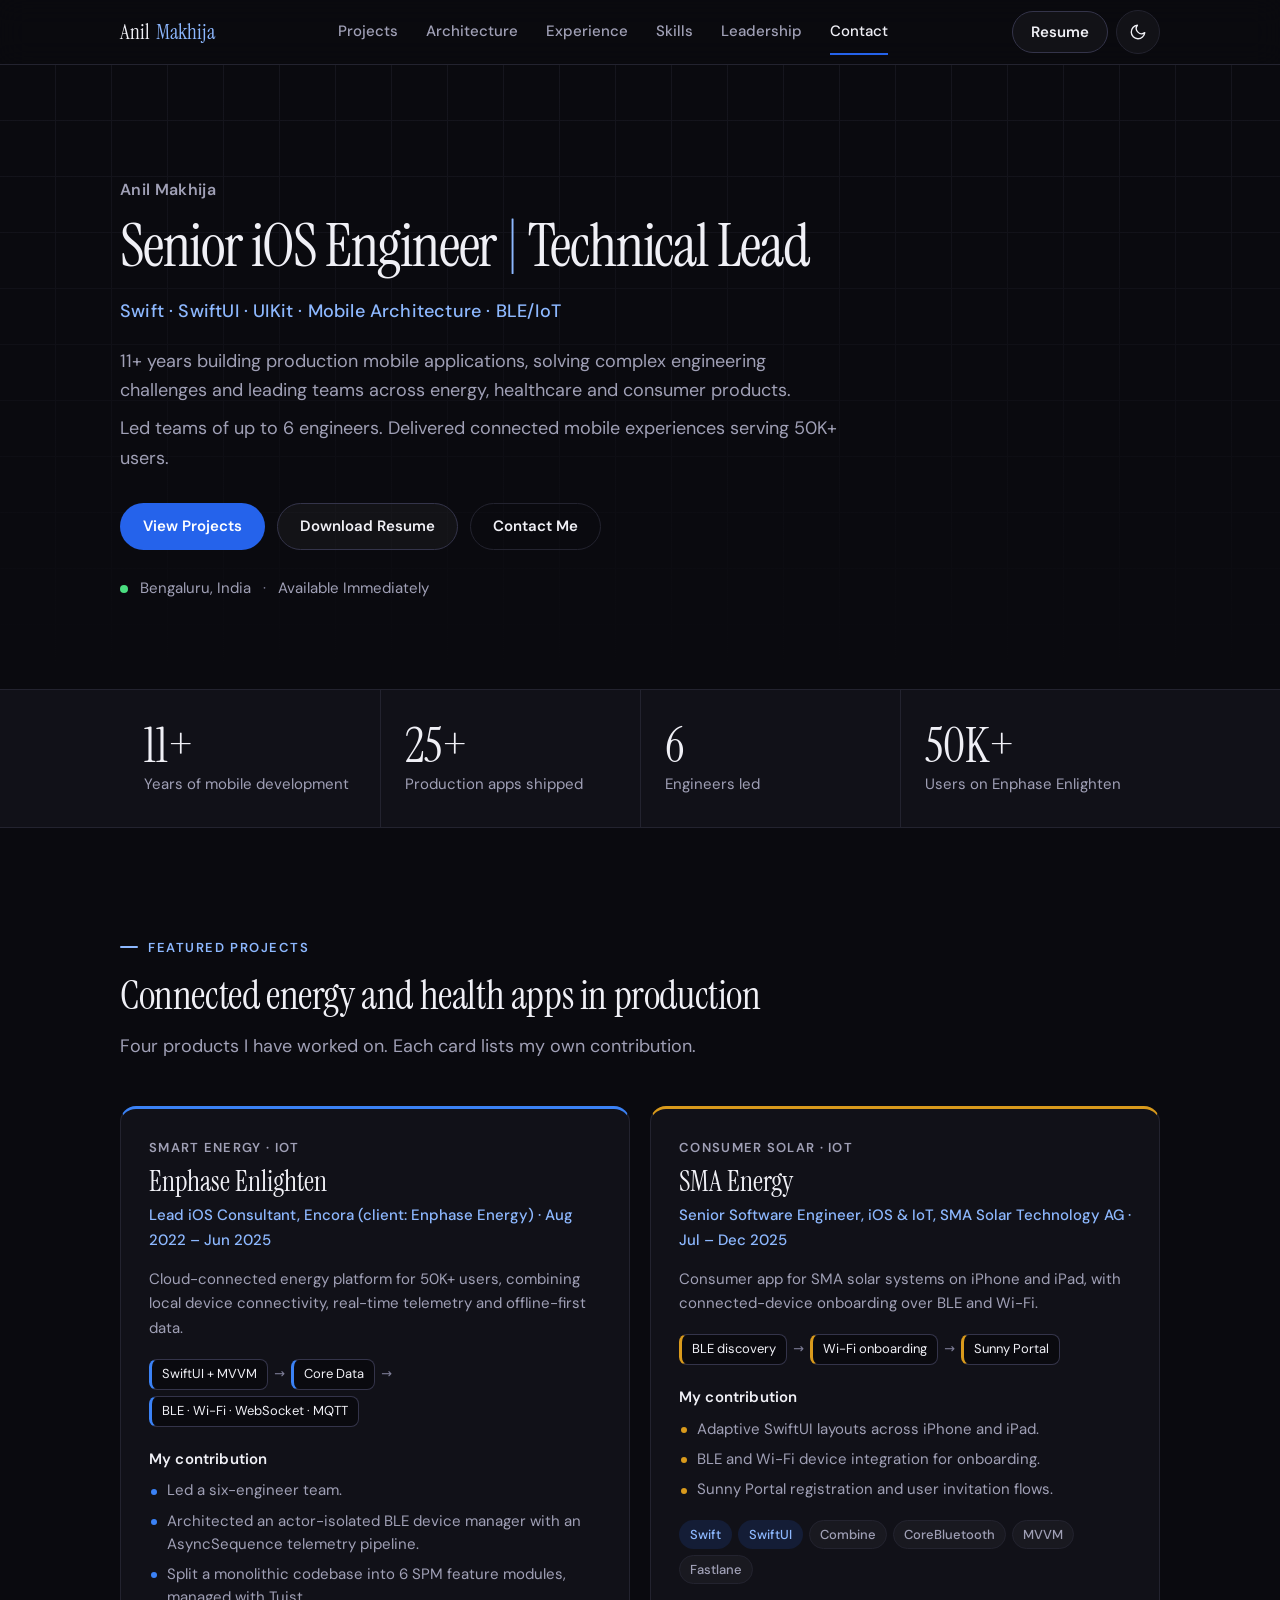
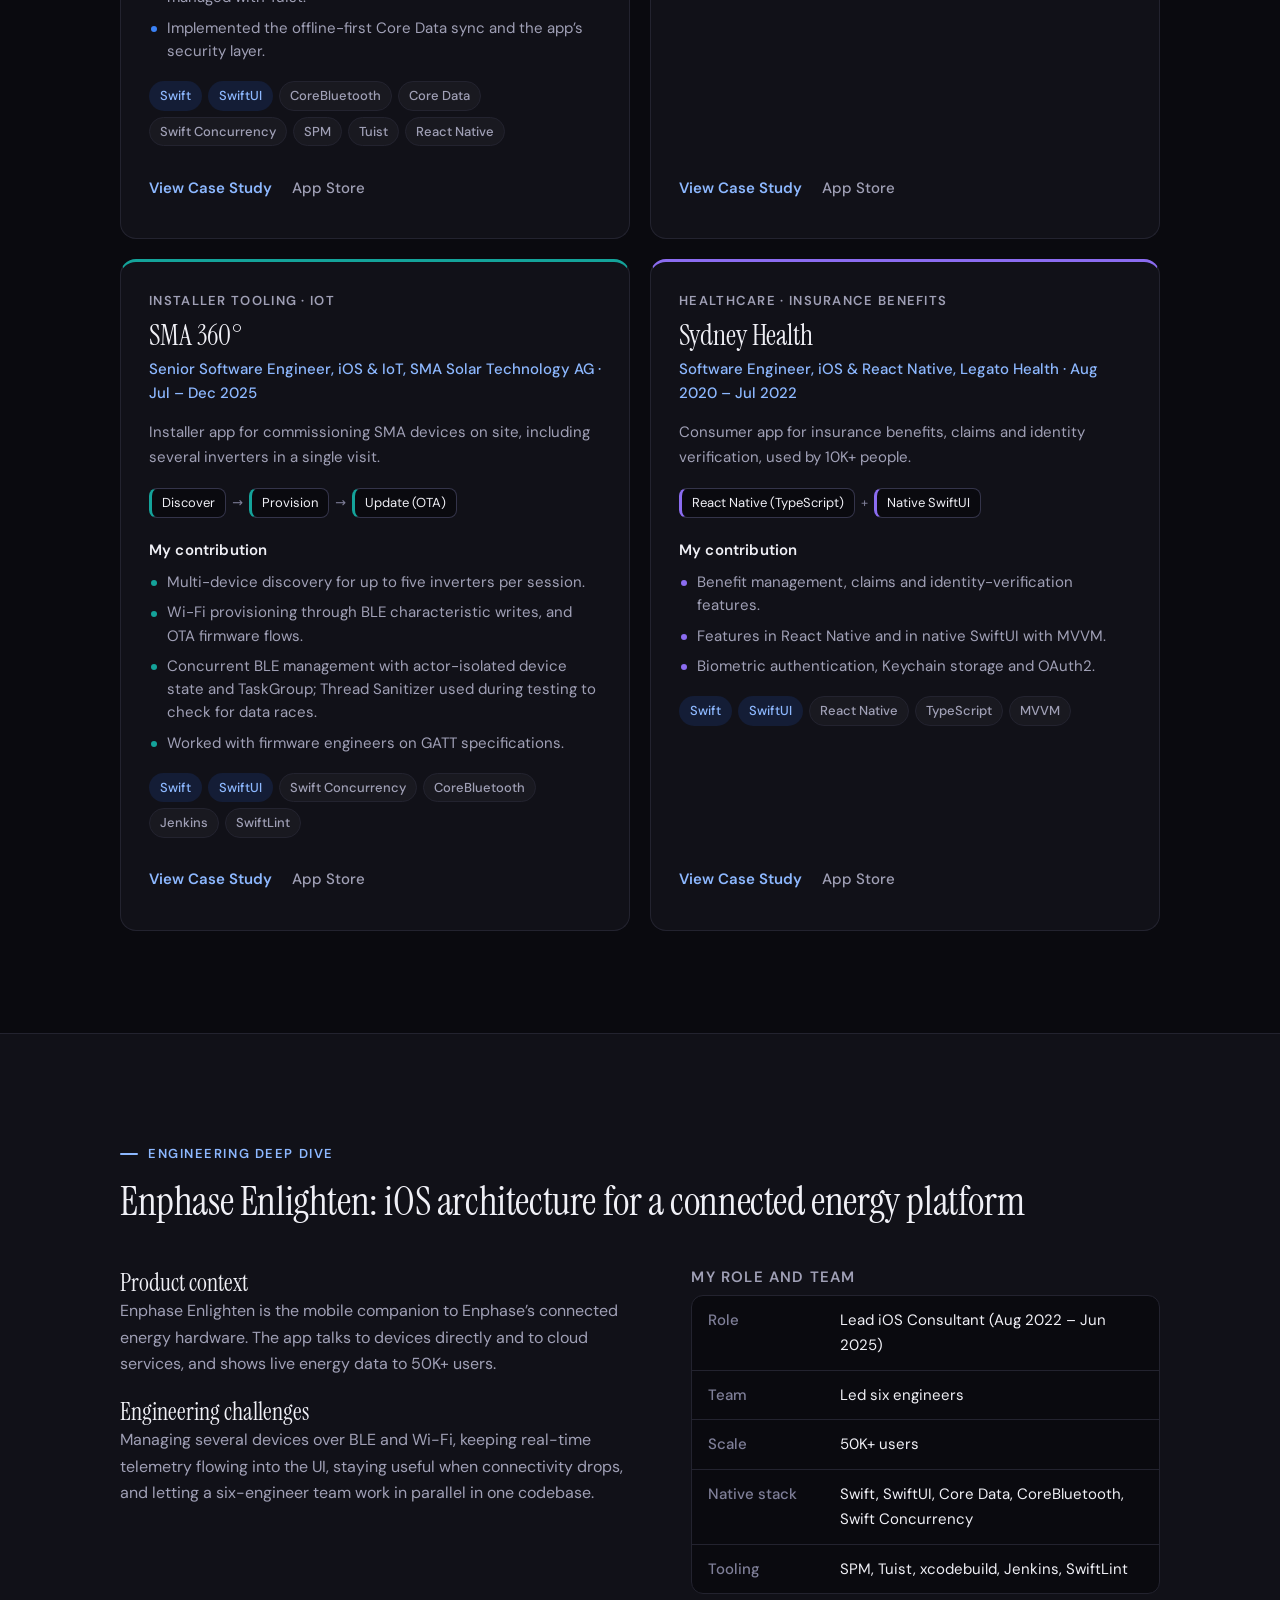
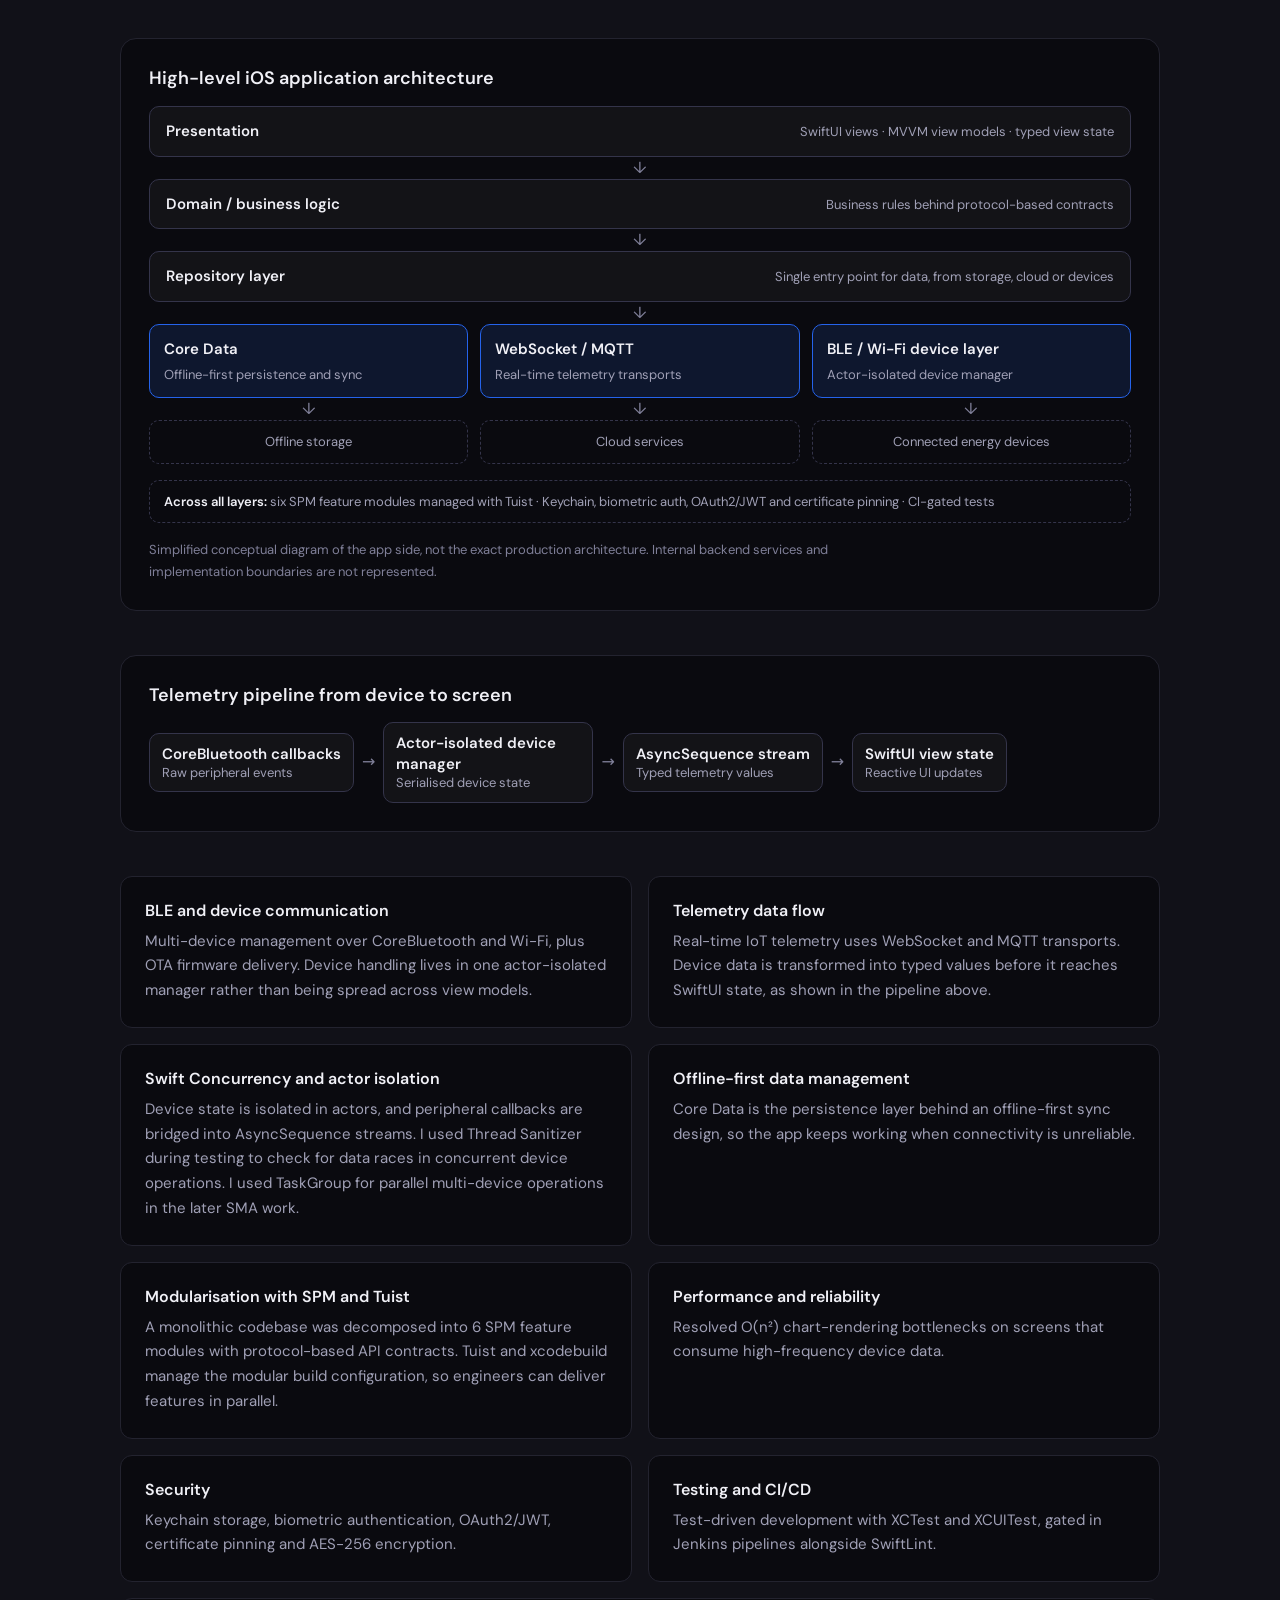
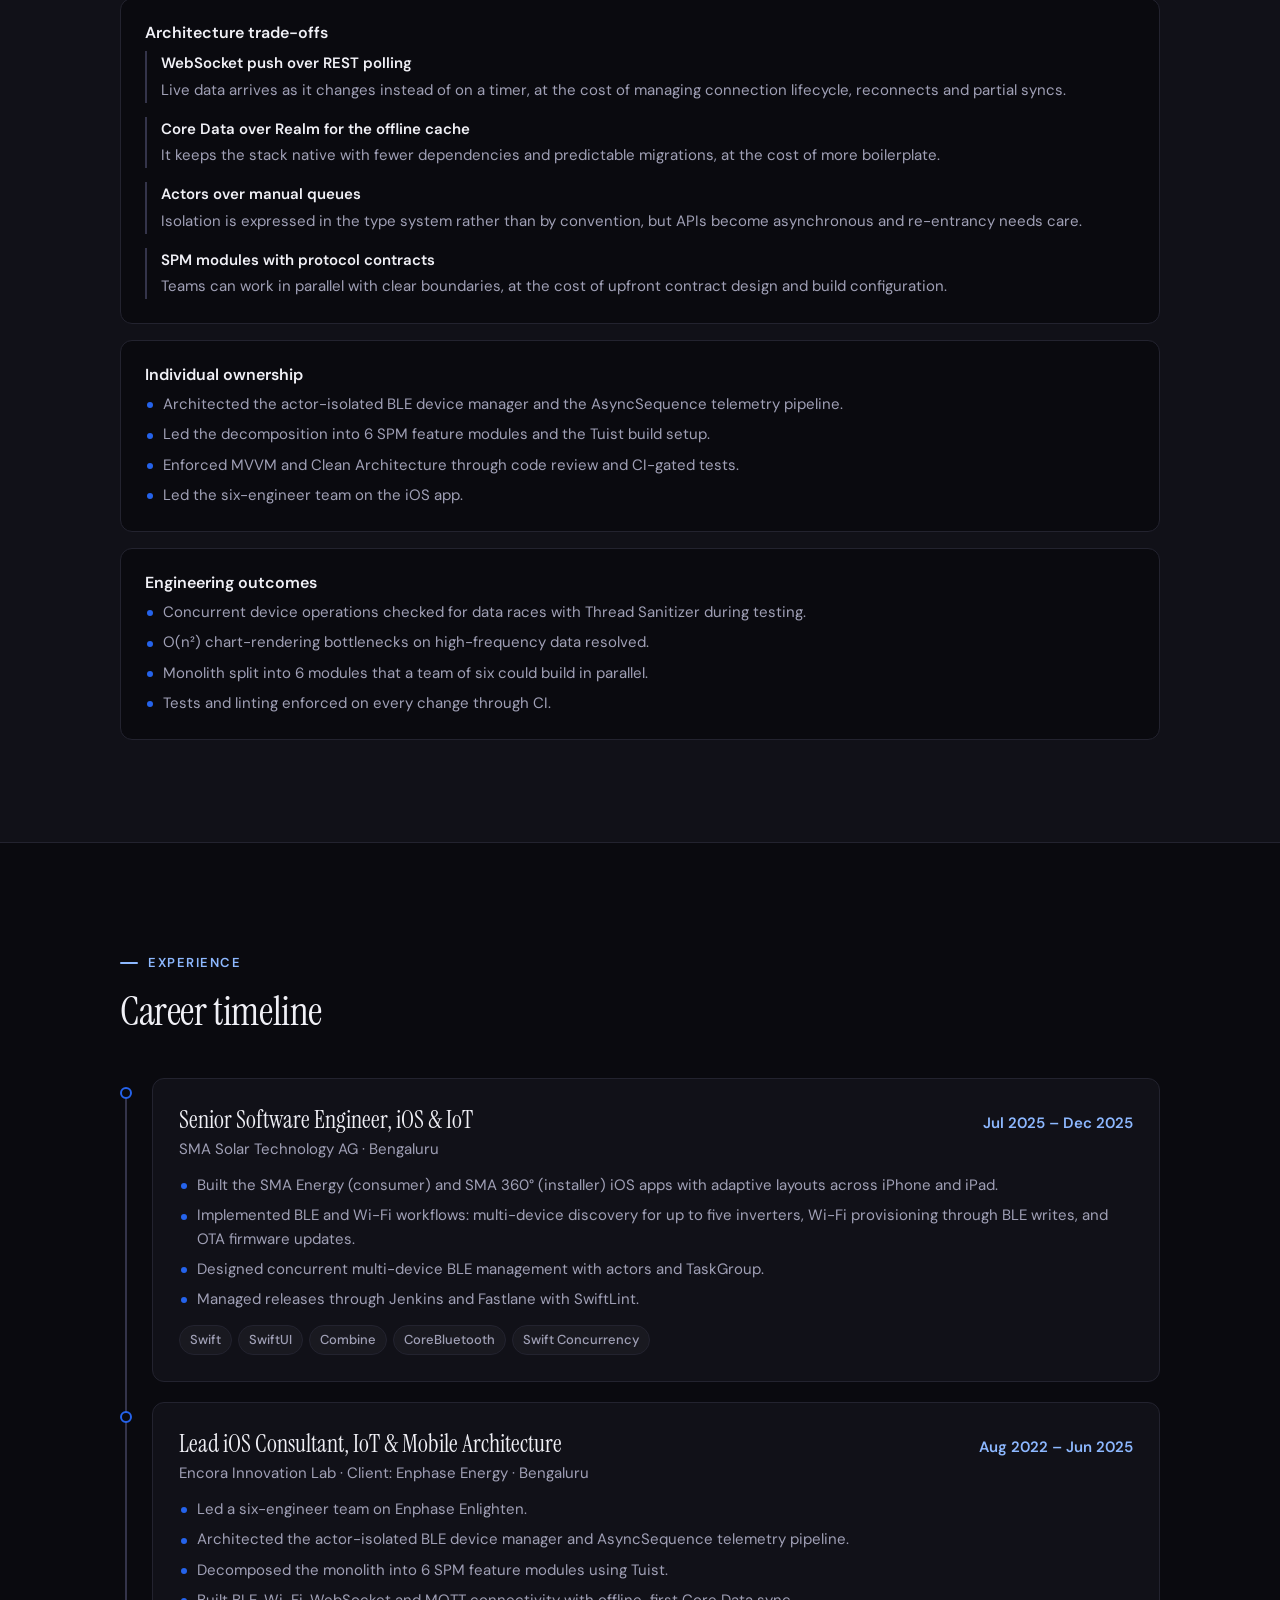
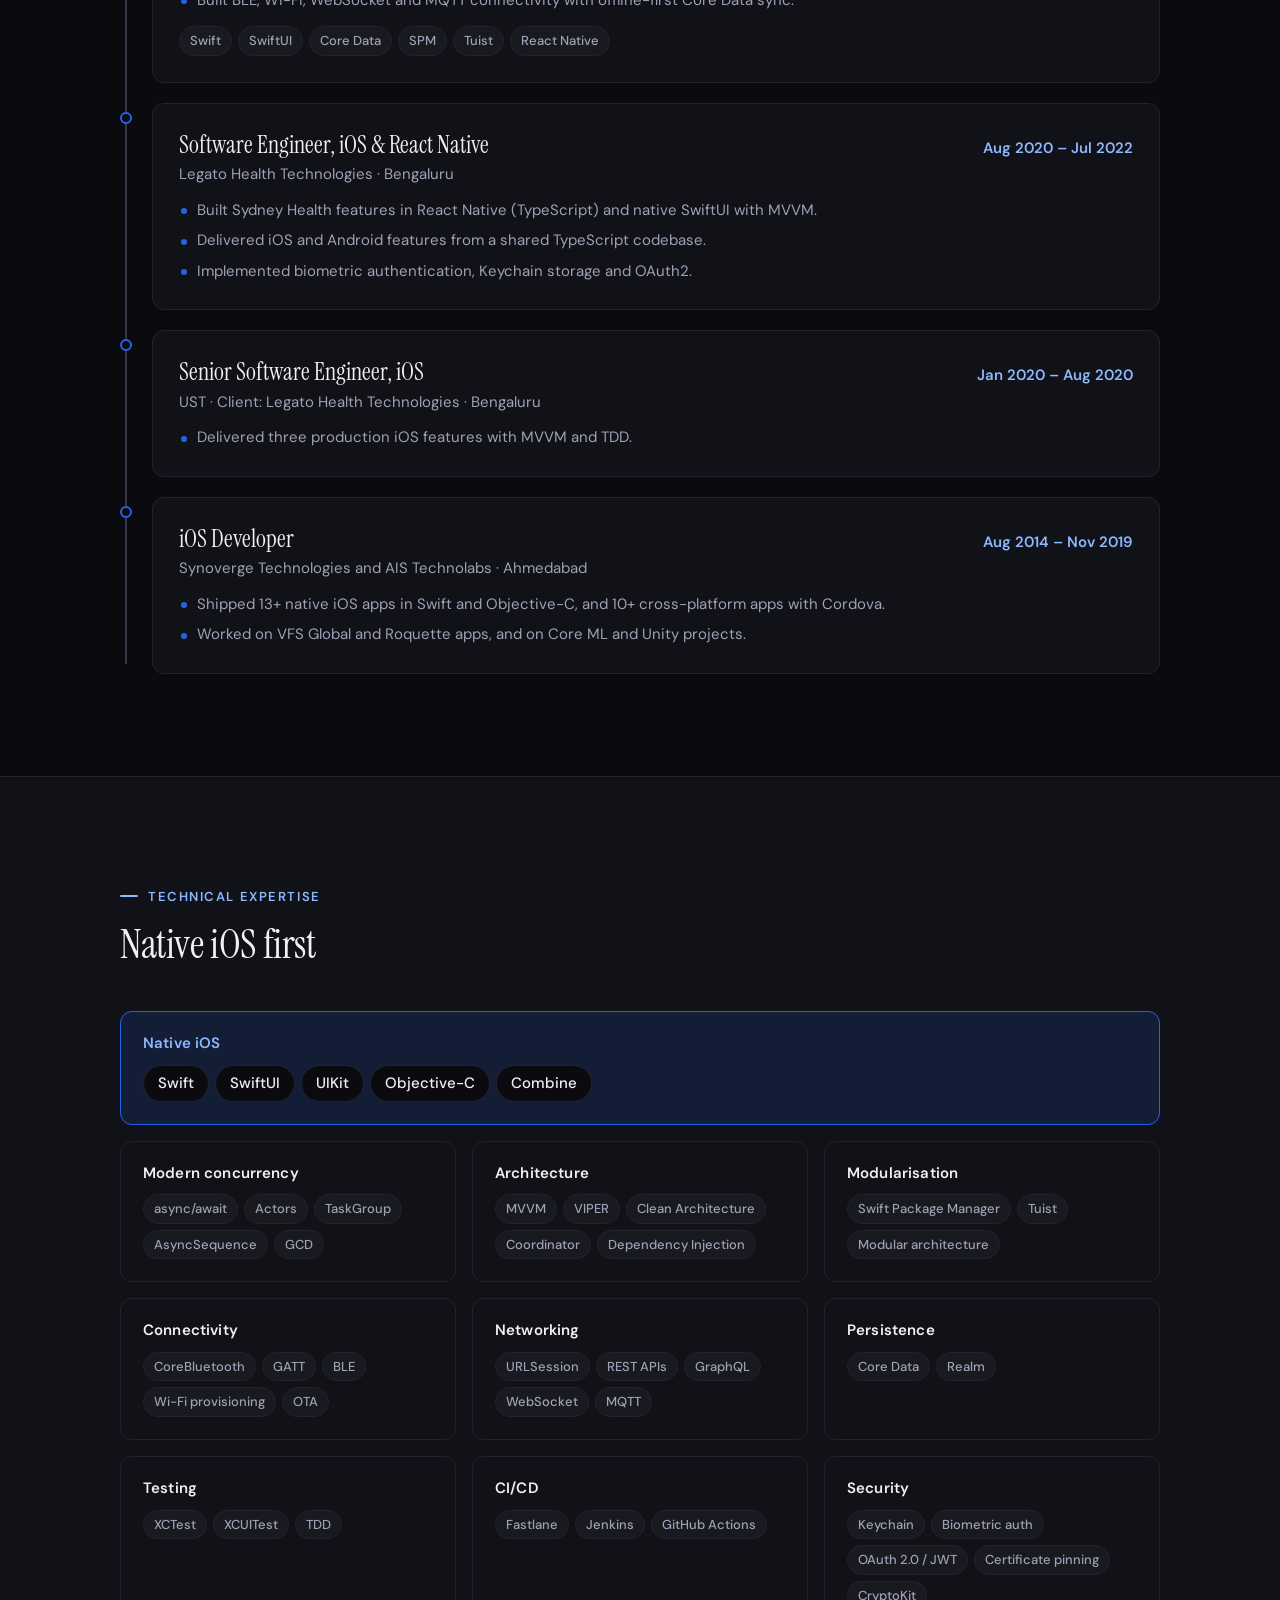
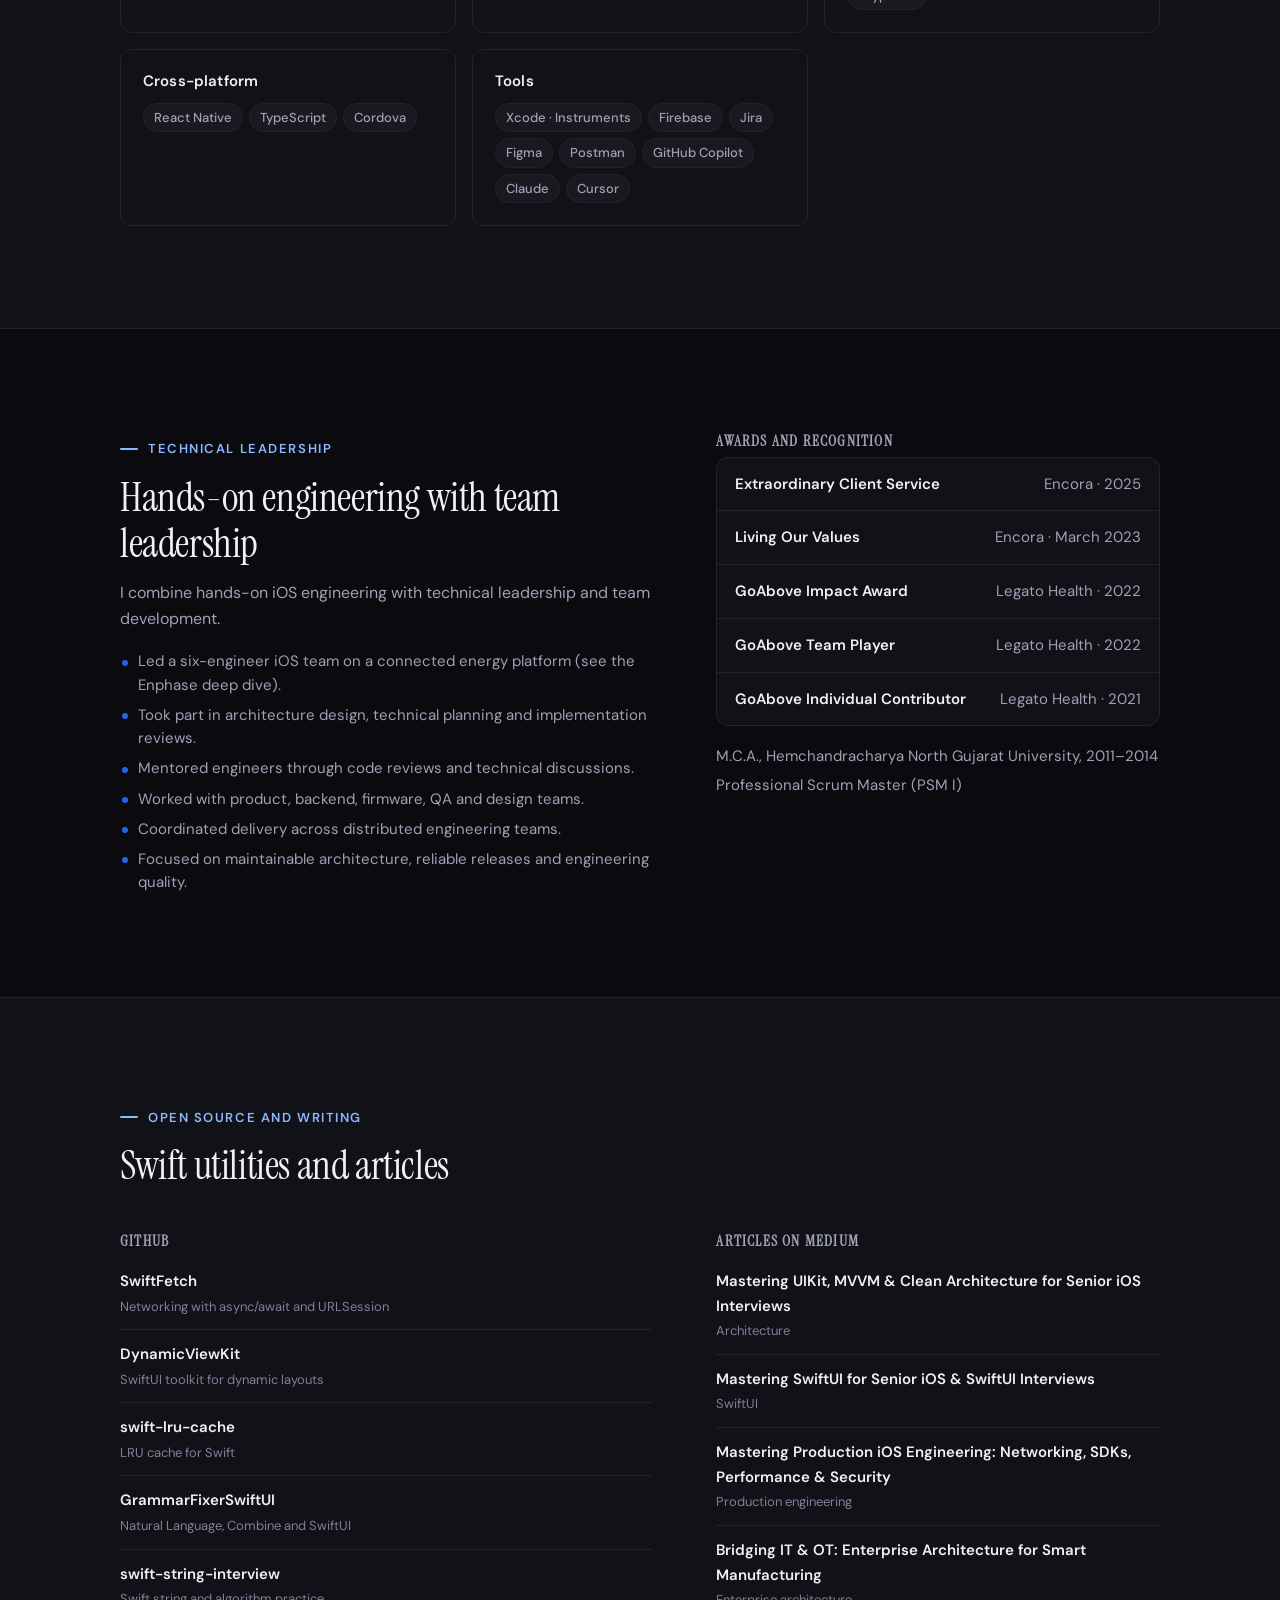
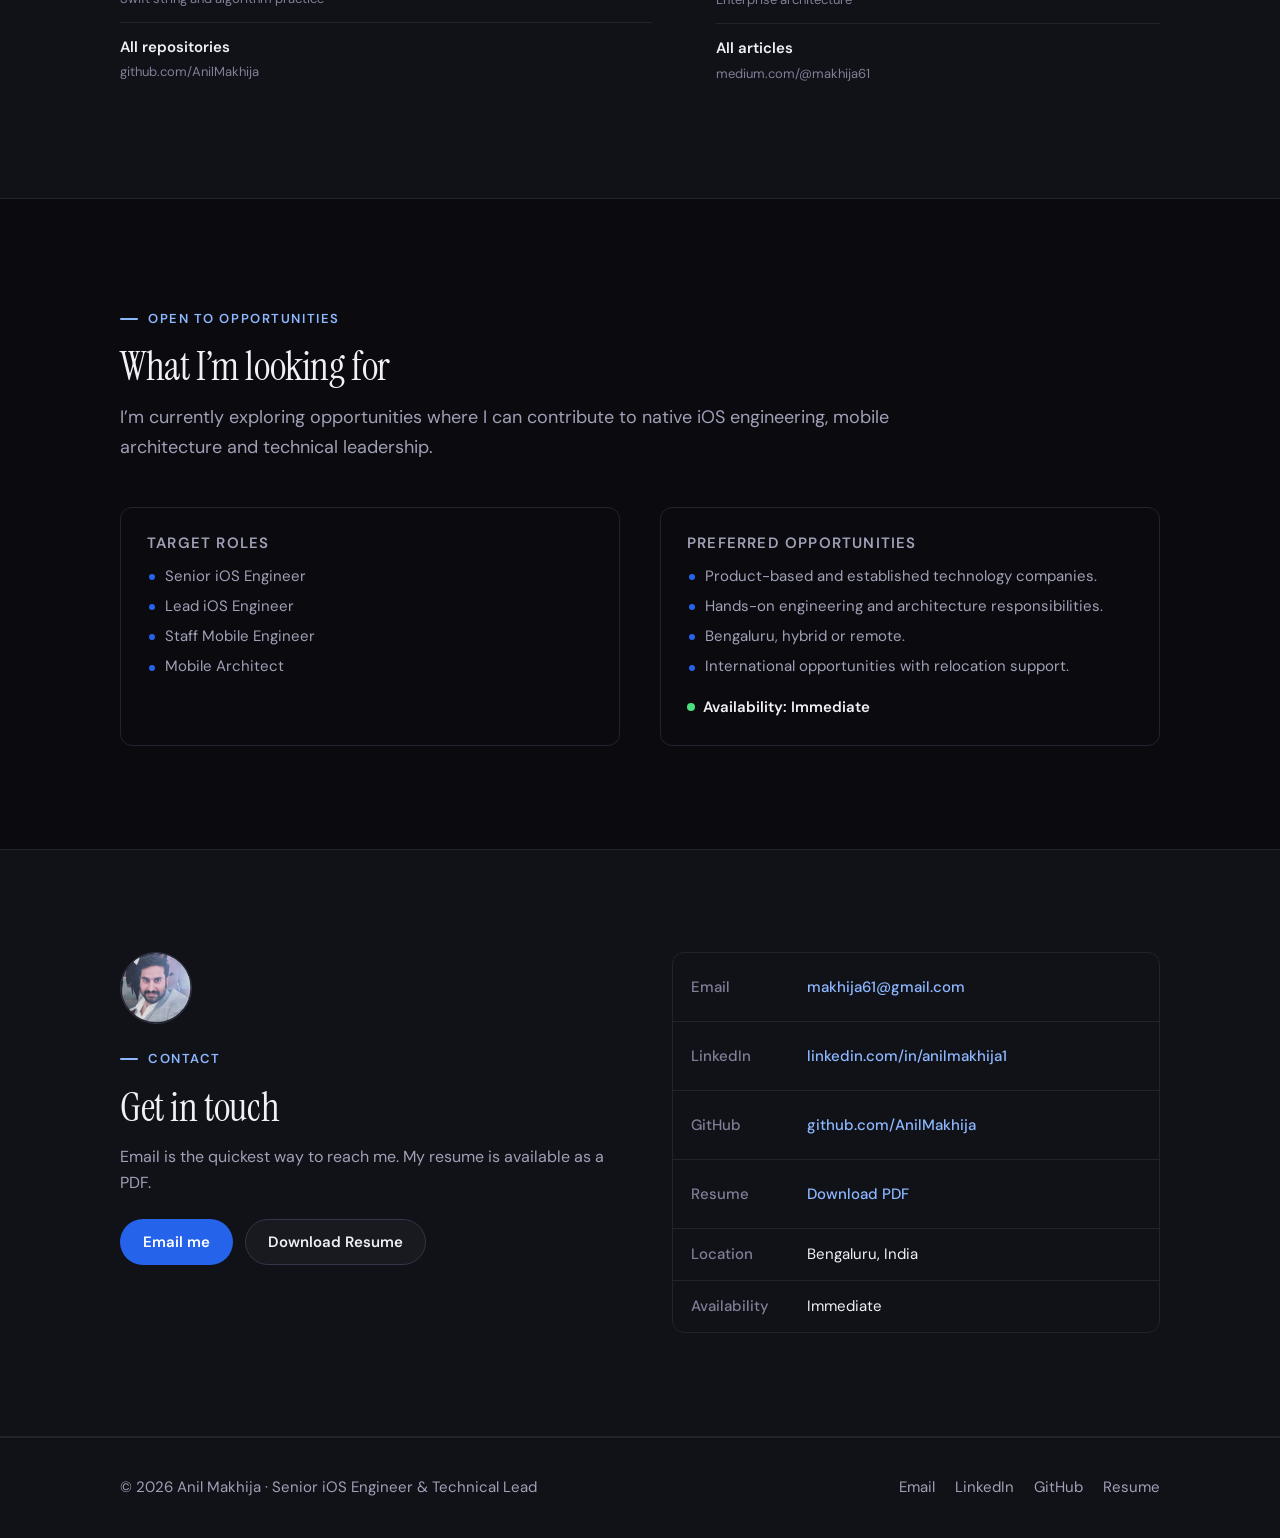
==== commit 2cc9365a: "changes" ====
--- a/index.html
+++ b/index.html
@@ -1,1244 +1,619 @@
 <!DOCTYPE html>
 <html lang="en" data-theme="dark">
 <head>
-  <meta property="og:title" content="Anil Makhija | Staff / Lead Mobile Engineer">
-<meta property="og:description" content="11+ years building scalable iOS, BLE &amp; IoT platforms with Swift, SwiftUI, Architecture, and AI-assisted engineering.">
-<meta property="og:image" content="https://anilmakhija.github.io/linkedin-preview.png">
-<meta property="og:url" content="https://anilmakhija.github.io">
+<meta charset="utf-8">
+<meta name="viewport" content="width=device-width, initial-scale=1">
+<title>Anil Makhija | Senior iOS Engineer &amp; Technical Lead | Swift, SwiftUI</title>
+<meta name="description" content="Anil Makhija is a Senior iOS Engineer and Technical Lead with 11+ years of experience in Swift, SwiftUI, mobile architecture, React Native, BLE and IoT. Based in Bengaluru, India.">
+<meta name="author" content="Anil Makhija">
+<meta name="robots" content="index, follow, max-image-preview:large">
+<meta name="theme-color" content="#0a0a0f">
+<link rel="canonical" href="https://anilmakhija.github.io/">
+
 <meta property="og:type" content="website">
-
+<meta property="og:site_name" content="Anil Makhija">
+<meta property="og:url" content="https://anilmakhija.github.io/">
+<meta property="og:title" content="Anil Makhija | Senior iOS Engineer &amp; Technical Lead">
+<meta property="og:description" content="11+ years of Swift, SwiftUI, mobile architecture, React Native, BLE and IoT. Led teams of up to 6 engineers. Bengaluru, India. Available immediately.">
+<meta property="og:image" content="https://anilmakhija.github.io/assets/img/og-image.png">
+<meta property="og:image:width" content="1200">
+<meta property="og:image:height" content="630">
+<meta property="og:image:alt" content="Anil Makhija, Senior iOS Engineer and Technical Lead. Swift, SwiftUI, UIKit, Mobile Architecture, BLE and IoT.">
 <meta name="twitter:card" content="summary_large_image">
-<meta name="twitter:title" content="Anil Makhija | Staff / Lead Mobile Engineer">
-<meta name="twitter:description" content="Staff / Lead Mobile Engineer | Swift • SwiftUI • BLE/IoT • Architecture • 11+ Years">
-<meta name="twitter:image" content="https://anilmakhija.github.io/linkedin-preview.png">
-  
-<meta charset="UTF-8">
-<meta name="viewport" content="width=device-width, initial-scale=1.0">
-<meta name="description" content="Anil Makhija — Staff / Lead Mobile Engineer | 11+ Years | Swift, SwiftUI, IoT, Energy, Healthcare | 50K+ Users">
-<title>Anil Makhija — Staff / Lead Mobile Engineer</title>
-<meta property="og:title" content="Anil Makhija — Staff / Lead Mobile Engineer">
-<meta property="og:description" content="Building scalable iOS, BLE & IoT platforms for 11+ years. 50K+ users, Swift, SwiftUI, IoT.">
-<meta property="og:type" content="website">
-<meta name="theme-color" content="#2563EB">
-<link rel="canonical" href="https://anilmakhija.github.io/">
-<meta name="robots" content="index, follow">
-<meta name="author" content="Anil Makhija">
-<link rel="icon" href="data:image/svg+xml,%3Csvg xmlns='http://www.w3.org/2000/svg' viewBox='0 0 64 64'%3E%3Crect width='64' height='64' rx='14' fill='%232563EB'/%3E%3Ctext x='32' y='43' font-family='DM Sans,Arial,sans-serif' font-size='28' font-weight='700' fill='white' text-anchor='middle'%3EAM%3C/text%3E%3C/svg%3E">
+<meta name="twitter:title" content="Anil Makhija | Senior iOS Engineer &amp; Technical Lead">
+<meta name="twitter:description" content="11+ years of Swift, SwiftUI, mobile architecture, React Native, BLE and IoT. Bengaluru, India. Available immediately.">
+<meta name="twitter:image" content="https://anilmakhija.github.io/assets/img/og-image.png">
+<meta name="twitter:image:alt" content="Anil Makhija, Senior iOS Engineer and Technical Lead.">
+
+<link rel="icon" href="data:image/svg+xml,%3Csvg xmlns='http://www.w3.org/2000/svg' viewBox='0 0 64 64'%3E%3Crect width='64' height='64' rx='14' fill='%232563EB'/%3E%3Ctext x='32' y='43' font-family='Arial,sans-serif' font-size='28' font-weight='700' fill='white' text-anchor='middle'%3EAM%3C/text%3E%3C/svg%3E">
+
 <script type="application/ld+json">
 {
   "@context": "https://schema.org",
   "@type": "Person",
+  "@id": "https://anilmakhija.github.io/#person",
   "name": "Anil Makhija",
-  "jobTitle": "Staff / Lead Mobile Engineer",
+  "jobTitle": "Senior iOS Engineer and Technical Lead",
+  "description": "Senior iOS Engineer and Technical Lead with 11+ years of experience in Swift, SwiftUI, mobile architecture, React Native, BLE and IoT.",
   "url": "https://anilmakhija.github.io/",
-  "sameAs": ["https://www.linkedin.com/in/anilmakhija1/"],
+  "image": "https://anilmakhija.github.io/assets/img/anil-makhija.jpg",
+  "email": "makhija61@gmail.com",
   "address": {"@type": "PostalAddress", "addressLocality": "Bengaluru", "addressRegion": "Karnataka", "addressCountry": "IN"},
-  "worksFor": [
-    {"@type": "Organization", "name": "SMA Solar Technology"},
-    {"@type": "Organization", "name": "Encora Inc."}
-  ],
-  "knowsAbout": ["Swift", "SwiftUI", "iOS Architecture", "BLE", "IoT", "React Native", "MVVM", "AI-Assisted Engineering"]
+  "alumniOf": {"@type": "CollegeOrUniversity", "name": "Hemchandracharya North Gujarat University"},
+  "knowsAbout": ["Swift", "SwiftUI", "UIKit", "iOS architecture", "Swift Concurrency", "Core Bluetooth", "BLE", "IoT", "React Native", "Swift Package Manager"],
+  "sameAs": [
+    "https://www.linkedin.com/in/anilmakhija1",
+    "https://github.com/AnilMakhija",
+    "https://medium.com/@makhija61"
+  ]
 }
 </script>
-<link rel="preconnect" href="https://fonts.googleapis.com">
-<link rel="preconnect" href="https://fonts.gstatic.com" crossorigin>
-<link href="https://fonts.googleapis.com/css2?family=Instrument+Serif:ital@0;1&family=DM+Sans:opsz,wght@9..40,300;9..40,400;9..40,500;9..40,600&display=swap" rel="stylesheet">
-<style>.skip-link{position:absolute;top:-100%;left:16px;padding:8px 16px;background:var(--ac);color:#fff;border-radius:0 0 8px 8px;font-weight:600;font-size:var(--x1);z-index:999;transition:top .2s}
-.skip-link:focus{top:0}
-:root{
-  --fd:'Instrument Serif',Georgia,serif;
-  --fb:'DM Sans',system-ui,sans-serif;
-  --bg:#0A0A0F;--bg2:#111118;--bg3:#18181f;
-  --bgc:rgba(255,255,255,.04);--bgh:rgba(255,255,255,.075);
-  --tp:#F0F0F6;--ts:#8A8AA0;--tm:#58586E;
-  --ac:#2563EB;--ach:#1D4ED8;--at:#1C2E54;--atx:#93C5FD;--ag:rgba(37,99,235,.15);
-  --bd:#1E1E2A;--bdh:#2C2C3E;--ok:#22c55e;
-  --sh:0 4px 24px rgba(0,0,0,.45);
-  --shc:0 8px 40px rgba(0,0,0,.55);
-  --r:14px;--rl:20px;
-  --s2:clamp(18px,3.4vw,32px);--s3:clamp(32px,5.6vw,64px);
-  --s4:clamp(56px,7.8vw,112px);--s5:clamp(96px,11.5vw,160px);
-  --x0:clamp(.7rem,1.5vw,.76rem);--x1:clamp(.84rem,2vw,.92rem);
-  --x2:clamp(.96rem,2.3vw,1.06rem);--x3:clamp(1.12rem,2.8vw,1.28rem);
-  --x4:clamp(1.4rem,3.6vw,1.9rem);--x5:clamp(1.85rem,4.6vw,2.8rem);
-  --xh:clamp(3.4rem,10vw,8rem);
-}
-[data-theme="light"]{
-  --bg:#F6F6FA;--bg2:#EDEDF2;--bg3:#E4E4EC;
-  --bgc:rgba(0,0,0,.028);--bgh:rgba(0,0,0,.055);
-  --tp:#0D0D18;--ts:#52526A;--tm:#8E8EA8;
-  --at:#DBEAFE;--atx:#1E40AF;--ag:rgba(37,99,235,.09);
-  --bd:#E0E0EC;--bdh:#C8C8DC;--ok:#16a34a;
-  --sh:0 4px 20px rgba(0,0,0,.07);--shc:0 8px 36px rgba(0,0,0,.1);
-}
-*,*::before,*::after{box-sizing:border-box;margin:0;padding:0}
-html{scroll-behavior:smooth;-webkit-text-size-adjust:100%}
-body{font-family:var(--fb);font-size:var(--x2);background:var(--bg);color:var(--tp);line-height:1.75;overflow-x:hidden;transition:background .3s,color .3s;-webkit-font-smoothing:antialiased}
-::selection{background:var(--ac);color:#fff}
-:focus-visible{outline:2px solid var(--ac);outline-offset:3px;border-radius:4px}
-a{color:inherit;text-decoration:none}
-button{cursor:pointer;font-family:var(--fb);background:none;border:none}
-img{display:block;max-width:100%}
-::-webkit-scrollbar{width:4px}
-::-webkit-scrollbar-track{background:var(--bg)}
-::-webkit-scrollbar-thumb{background:var(--bdh);border-radius:2px}
-.wrap{max-width:1120px;margin:0 auto;width:100%}
-section{padding:var(--s5) var(--s3)}
-.ey{display:inline-flex;align-items:center;gap:8px;font-size:var(--x0);font-weight:600;letter-spacing:.13em;text-transform:uppercase;color:var(--ac);margin-bottom:18px}
-.ey::before{content:'';display:block;width:16px;height:1.5px;background:var(--ac);border-radius:2px;flex-shrink:0}
-.st{font-family:var(--fd);font-size:var(--x5);font-weight:400;letter-spacing:-.02em;line-height:1.12;margin-bottom:22px}
-.ss{font-size:var(--x2);color:var(--ts);line-height:1.8;max-width:560px}
-/* Buttons */
-.bp{display:inline-flex;align-items:center;gap:7px;padding:13px 28px;border-radius:100px;background:var(--ac);color:#fff;font-size:var(--x1);font-weight:600;border:none;transition:background .2s,transform .2s,box-shadow .2s;box-shadow:0 4px 20px rgba(37,99,235,.32);white-space:nowrap;cursor:pointer}
-.bp:hover{background:var(--ach);transform:translateY(-2px);box-shadow:0 6px 28px rgba(37,99,235,.42)}
-.bs{display:inline-flex;align-items:center;gap:7px;padding:12px 26px;border-radius:100px;background:var(--bgc);color:var(--tp);font-size:var(--x1);font-weight:500;border:.5px solid var(--bd);transition:all .2s;white-space:nowrap}
-.bs:hover{border-color:var(--bdh);background:var(--bgh);transform:translateY(-2px)}
-.bg3{display:inline-flex;align-items:center;gap:7px;padding:12px 26px;border-radius:100px;background:transparent;color:var(--tp);font-size:var(--x1);font-weight:500;border:.5px solid var(--bd);transition:all .2s;white-space:nowrap}
-.bg3:hover{border-color:var(--bdh);background:var(--bgc);transform:translateY(-2px)}
-/* Nav */
-nav{position:fixed;top:0;left:0;right:0;z-index:200;display:flex;align-items:center;justify-content:space-between;padding:0 var(--s3);height:64px;background:rgba(10,10,15,.82);backdrop-filter:blur(24px) saturate(1.5);-webkit-backdrop-filter:blur(24px) saturate(1.5);border-bottom:.5px solid var(--bd);transition:background .3s}
-nav.scrolled{background:rgba(9,9,14,.94)}
-[data-theme="light"] nav{background:rgba(246,246,250,.9)}
-.nlogo{font-family:var(--fd);font-size:1.18rem;font-weight:400;flex-shrink:0}
-.nlogo span{color:var(--ac)}
-.nlinks{display:flex;align-items:center;gap:clamp(14px,2.5vw,28px);list-style:none}
-.nlinks a{font-size:var(--x0);font-weight:500;color:var(--ts);transition:color .2s;letter-spacing:.02em;position:relative}
-.nlinks a::after{content:"";position:absolute;bottom:-2px;left:0;right:0;height:1.5px;background:var(--ac);transform:scaleX(0);transform-origin:left;transition:transform .25s ease}
-.nlinks a:hover::after{transform:scaleX(1)}
-.nlinks a:hover{color:var(--tp)}
-.nright{display:flex;align-items:center;gap:8px}
-.nth{width:38px;height:38px;border-radius:50%;background:var(--bgc);border:.5px solid var(--bd);display:flex;align-items:center;justify-content:center;font-size:.9rem;transition:all .2s;cursor:pointer}
-.nth:hover{border-color:var(--bdh)}
-.ncta{padding:8px 18px;border-radius:100px;background:var(--ac);color:#fff;font-size:var(--x0);font-weight:600;transition:background .2s;border:none;display:inline-flex;align-items:center;gap:5px;cursor:pointer}
-.ncta:hover{background:var(--ach)}
-.hbg{display:none;flex-direction:column;justify-content:center;gap:5px;padding:6px;margin-left:4px}
-.hbg span{display:block;width:20px;height:1.5px;background:var(--tp);border-radius:2px;transition:all .3s}
-.hbg.open span:nth-child(1){transform:translateY(6.5px) rotate(45deg)}
-.hbg.open span:nth-child(2){opacity:0}
-.hbg.open span:nth-child(3){transform:translateY(-6.5px) rotate(-45deg)}
-.drw{display:none;position:fixed;top:64px;left:0;right:0;bottom:0;background:var(--bg);z-index:190;padding:var(--s3);flex-direction:column;gap:4px;border-top:.5px solid var(--bd);overflow-y:auto}
-.drw.open{display:flex}
-.drw a{display:block;padding:14px 4px;font-size:1.1rem;font-weight:500;color:var(--ts);border-bottom:.5px solid var(--bd);transition:color .2s}
-.drw a:last-child{border-bottom:none}
-.drw a:hover{color:var(--ac)}
-/* Hero */
-#hero{min-height:100vh;min-height:100svh;display:flex;flex-direction:column;justify-content:center;padding-top:calc(64px + var(--s4) * 1.2);padding-bottom:calc(var(--s4) * 1.2);padding-left:var(--s3);padding-right:var(--s3);position:relative;overflow:hidden}
-.hbg2{position:absolute;inset:0;z-index:0;pointer-events:none;overflow:hidden}
-.gbg{position:absolute;inset:0;background-image:linear-gradient(var(--bd) 1px,transparent 1px),linear-gradient(90deg,var(--bd) 1px,transparent 1px);background-size:54px 54px;opacity:.4}
-[data-theme="light"] .gbg{opacity:.16}
-.orb{position:absolute;border-radius:50%;filter:blur(90px);animation:fO 9s ease-in-out infinite;will-change:transform}
-.o1{width:min(540px,80vw);height:min(540px,80vw);background:radial-gradient(circle,rgba(37,99,235,.26) 0%,transparent 70%);top:-12%;right:-6%}
-.o2{width:min(380px,60vw);height:min(380px,60vw);background:radial-gradient(circle,rgba(37,99,235,.13) 0%,transparent 70%);bottom:4%;left:-6%;animation-delay:-4s}
-[data-theme="light"] .orb{opacity:.28}
-@keyframes fO{0%,100%{transform:translateY(0)}50%{transform:translateY(-26px)}}
-.hc{position:relative;z-index:1;max-width:920px;width:100%}
-.hbadge{display:inline-flex;align-items:center;gap:8px;padding:5px 14px;border-radius:100px;border:.5px solid var(--bd);background:var(--bgc);font-size:var(--x0);font-weight:500;color:var(--ts);margin-bottom:var(--s2);backdrop-filter:blur(8px)}
-.bdot{width:6px;height:6px;border-radius:50%;flex-shrink:0;background:var(--ok);animation:pd 2.5s infinite}
-@keyframes pd{0%,100%{box-shadow:0 0 0 2px rgba(34,197,94,.2)}50%{box-shadow:0 0 0 5px rgba(34,197,94,.07)}}
-/* Hero name — BIG and authoritative */
-.hn{font-family:var(--fd);font-size:var(--xh);font-weight:400;letter-spacing:-.04em;line-height:.9;margin-bottom:12px}
-.hn .ac{color:var(--ac)}
-/* Punchy tagline */
-.hpunch{font-size:clamp(1.1rem,2.6vw,1.5rem);font-weight:400;color:var(--ts);line-height:1.5;max-width:640px;margin-bottom:20px}
-.hpunch strong{color:var(--tp);font-weight:600}
-/* Checkmark credentials */
-.hcreds{display:flex;flex-direction:column;gap:6px;margin-bottom:24px}
-.hcred{display:flex;align-items:center;gap:9px;font-size:var(--x2);color:var(--ts)}
-.hcred .ck{width:18px;height:18px;border-radius:50%;background:var(--ac);display:flex;align-items:center;justify-content:center;flex-shrink:0;font-size:.65rem;color:#fff;font-weight:700}
-/* CTA row */
-.hact{display:flex;flex-wrap:wrap;gap:10px;margin-bottom:var(--s2)}
-/* Authority strip */
-.auth{padding:var(--s2) 0;border-top:.5px solid var(--bd);display:flex;flex-wrap:wrap;align-items:center;gap:10px}
-.auth-lbl{font-size:var(--x0);color:var(--tm);font-weight:500;text-transform:uppercase;letter-spacing:.08em}
-.auth-co{display:inline-flex;align-items:center;padding:4px 12px;border-radius:6px;background:var(--bgc);border:.5px solid var(--bd);font-size:var(--x0);font-weight:600;color:var(--ts);transition:all .2s}
-.auth-co:hover{border-color:var(--ac);color:var(--ac)}
-/* ── IMPACT NUMBERS — dedicated section, BIG ── */
-#impact{background:var(--bg2);border-top:1px solid var(--bd)}
-.impact-grid{display:grid;grid-template-columns:repeat(4,1fr);gap:0;margin-top:var(--s2);border:1px solid var(--bd);border-radius:var(--rl);overflow:hidden;box-shadow:0 6px 40px rgba(0,0,0,.4)}
-/* Impact metric cell */
-.imet{
-  padding:clamp(36px,6vw,72px) clamp(16px,3vw,32px);
-  text-align:center;
-  border-right:.5px solid var(--bd);
-  position:relative;
-  background:linear-gradient(180deg,rgba(37,99,235,.04) 0%,var(--bg) 100%);
-  transition:all .3s;
-}
-.imet:last-child{border-right:none}
-/* Number — the hero element */
-.imet-num{will-change:transform;
-  font-family:var(--fd);
-  font-size:clamp(3.4rem,8vw,6.2rem);
-  font-weight:400;
-  color:var(--ac);
-  line-height:1;
-  display:block;
-  margin-bottom:12px;
-  letter-spacing:-.06em;
-  transition:transform .3s,color .3s,text-shadow .3s;
-  text-shadow:0 0 40px rgba(37,99,235,.35);
-}
-.imet-lbl{
-  font-size:var(--x2);
-  color:var(--ts);
-  font-weight:600;
-  line-height:1.3;
-  margin-bottom:4px;
-}
-.imet-sub{font-size:var(--x0);color:var(--tm);margin-top:5px;line-height:1.4}
-/* Hover AFTER base rules — correct cascade */
-.imet:hover{background:var(--ag);box-shadow:inset 0 0 0 2px var(--ac)}
-.imet:hover .imet-num{will-change:transform;color:var(--ac);transform:scale(1.08);text-shadow:0 0 60px rgba(37,99,235,.55)}
-/* ── LEADERSHIP ── */
-#leadership{border-top:.5px solid var(--bd);background:var(--bg3)}
-.lead-grid{display:grid;grid-template-columns:1fr 1fr;gap:var(--s3);margin-top:var(--s3);align-items:start}
-.lead-cards{display:flex;flex-direction:column;gap:12px}
-.lead-card{background:var(--bg2);border:.5px solid var(--bd);border-radius:var(--r);padding:clamp(20px,3.2vw,28px);display:flex;gap:16px;transition:all .25s;box-shadow:var(--sh)}
-.lead-card:hover{border-color:var(--ac);transform:translateX(4px);box-shadow:0 4px 28px rgba(37,99,235,.12)}
-.lead-ico{width:44px;height:44px;border-radius:11px;background:var(--ac);display:flex;align-items:center;justify-content:center;font-size:1.3rem;flex-shrink:0}
-.lead-title{font-size:var(--x2);font-weight:600;margin-bottom:3px}
-.lead-desc{font-size:var(--x1);color:var(--ts);line-height:1.65}
-.lead-quote{font-family:var(--fd);font-size:var(--x4);line-height:1.35;color:var(--tp)}
-.lead-quote span{color:var(--ac)}
-.lead-awards{display:flex;flex-direction:column;gap:8px;margin-top:var(--s2)}
-.law{display:flex;align-items:center;gap:10px;padding:10px 14px;border-radius:var(--r);background:var(--bg2);border:.5px solid var(--bd)}
-.law-em{font-size:1.4rem;flex-shrink:0}
-.law-n{font-size:var(--x1);font-weight:600}
-.law-d{font-size:var(--x0);color:var(--ts);margin-top:1px}
-/* ── WHY ME ── */
-#whyme{background:var(--bg2);border-top:1px solid var(--bd)}
-
-.why-card{background:var(--bg);border:.5px solid var(--bd);border-radius:var(--r);padding:clamp(24px,3.6vw,32px);transition:all .3s;display:flex;flex-direction:column;gap:12px;box-shadow:var(--sh)}
-.why-card:hover{border-color:var(--ac);transform:translateY(-4px);box-shadow:0 12px 40px rgba(37,99,235,.14)}
-.why-ico{font-size:1.8rem}
-.why-title{font-family:var(--fd);font-size:var(--x3);font-weight:400}
-.why-desc{font-size:var(--x1);color:var(--ts);line-height:1.7}
-.why-tag{display:inline-flex;padding:3px 10px;border-radius:4px;background:var(--at);color:var(--atx);font-size:var(--x0);font-weight:600;align-self:flex-start}
-/* ── ABOUT ── */
-.agrid{display:grid;grid-template-columns:300px 1fr;gap:clamp(28px,6vw,72px);align-items:center;margin-top:var(--s3)}
-.avis{position:relative;aspect-ratio:4/5;border-radius:var(--rl);background:var(--bg3);border:.5px solid var(--bd);overflow:hidden;box-shadow:var(--shh)}
-.aph{width:100%;height:100%;display:flex;align-items:center;justify-content:center;font-size:5rem}
-.ach2{position:absolute;bottom:16px;left:16px;right:16px;background:rgba(10,10,15,.85);backdrop-filter:blur(14px);border:.5px solid var(--bd);border-radius:var(--r);padding:12px 14px;display:flex;align-items:center;gap:10px}
-[data-theme="light"] .ach2{background:rgba(246,246,250,.92)}
-.ci{width:36px;height:36px;border-radius:9px;flex-shrink:0;background:var(--ac);display:flex;align-items:center;justify-content:center;font-size:1rem}
-.cl2{font-size:var(--x0);color:var(--tm);text-transform:uppercase;letter-spacing:.07em}
-.cv2{font-family:var(--fd);font-size:.92rem;margin-top:1px}
-.abdy{display:flex;flex-direction:column;gap:20px}
-.abdy p{color:var(--ts);line-height:1.75;font-size:var(--x2)}
-.tgs{display:flex;flex-wrap:wrap;gap:7px}
-.tg{padding:4px 12px;border-radius:100px;background:var(--bgc);border:.5px solid var(--bd);font-size:var(--x0);font-weight:500;color:var(--ts);transition:all .2s}
-.tg:hover{border-color:var(--ac);color:var(--ac);background:var(--ag)}
-.chip-card{transition:all .22s}
-.chip-card:hover{border-color:var(--ac);box-shadow:0 4px 18px rgba(37,99,235,.14);transform:translateY(-2px)}
-.qf-cell{transition:background .2s}
-.qf-cell:hover{background:var(--bgc)}
-.tg.hi{background:var(--at);border-color:transparent;color:var(--atx)}
-.alinks{display:flex;flex-wrap:wrap;gap:10px}
-/* ── SKILLS — outcome-driven ── */
-#skills{border-top:.5px solid var(--bd);background:var(--bg3)}
-.sgrid{display:grid;grid-template-columns:repeat(3,1fr);gap:16px;margin-top:var(--s3)}
-.sc{background:var(--bg);border:.5px solid var(--bd);border-radius:var(--r);padding:clamp(22px,3.4vw,32px);transition:all .3s;box-shadow:var(--sh)}
-.sc:hover{border-color:var(--ac);transform:translateY(-4px);box-shadow:var(--shc)}
-.sico{width:42px;height:42px;border-radius:10px;background:var(--ac);display:flex;align-items:center;justify-content:center;font-size:1.2rem;margin-bottom:14px}
-.sc h3{font-family:var(--fd);font-size:var(--x3);font-weight:400;margin-bottom:6px}
-.sc .stag{font-size:var(--x0);color:var(--atx);font-weight:600;margin-bottom:10px;display:block}
-.sps{display:flex;flex-wrap:wrap;gap:5px}
-.sp{padding:3px 9px;border-radius:5px;background:var(--bg2);border:.5px solid var(--bd);font-size:var(--x0);font-weight:500;color:var(--ts)}
-/* ── EXPERIENCE ── */
-.tl{margin-top:var(--s3);display:flex;flex-direction:column;position:relative}
-/* LEFT GRADIENT TIMELINE */
-.tl::before{
-  content:'';position:absolute;
-  left:7px;top:12px;bottom:12px;width:2px;
-  background:linear-gradient(to bottom,var(--ac) 0%,rgba(37,99,235,.35) 70%,rgba(37,99,235,.08) 100%);
-  border-radius:2px;
-}
-/* Each item: enough left padding for dot (16px) + gap (20px) = 36px */
-.tli{
-  display:flex;flex-direction:column;gap:8px;
-  padding-left:40px;position:relative;
-  padding-bottom:clamp(28px,4vw,44px);
-}
-.tli:last-child{padding-bottom:0}
-/* Dot centered on the line (left:7px means center at 8px, dot width 16px so left:-1px) */
-.tdo{
-  position:absolute;left:0;top:6px;
-  width:16px;height:16px;border-radius:50%;
-  background:var(--ac);border:3px solid var(--bg);
-  z-index:2;flex-shrink:0;
-  box-shadow:0 0 0 3px rgba(37,99,235,.18),0 0 10px rgba(37,99,235,.28);
-}
-.tli:first-child .tdo{box-shadow:0 0 0 4px rgba(37,99,235,.22),0 0 18px rgba(37,99,235,.45)}
-/* Date + company row */
-.tmt{display:flex;flex-wrap:wrap;align-items:center;gap:8px;min-height:24px}
-.tdt{
-  font-size:var(--x0);font-weight:600;color:var(--atx);
-  background:var(--at);border:none;
-  padding:3px 10px;border-radius:5px;white-space:nowrap;
-}
-.tcp{font-size:var(--x1);font-weight:600;color:var(--ts)}
-/* Card */
-.tcd{
-  background:var(--bgc);border:.5px solid var(--bd);
-  border-radius:var(--r);
-  padding:clamp(22px,3.4vw,32px);
-  transition:border-color .22s,box-shadow .22s;
-  box-shadow:var(--sh);
-}
-.tcd:hover{border-color:var(--ac);box-shadow:0 4px 24px rgba(37,99,235,.1),var(--sh)}
-/* Role title */
-.trl{font-family:var(--fd);font-size:var(--x3);font-weight:400;line-height:1.3;margin-bottom:4px}
-/* Company sub-label */
-.tcl{
-  font-size:var(--x0);font-weight:600;color:var(--ac);
-  text-transform:uppercase;letter-spacing:.05em;margin-bottom:14px;
-}
-/* Bullet list */
-.tps{list-style:none;display:flex;flex-direction:column;gap:8px}
-.tps li{
-  font-size:var(--x1);color:var(--ts);
-  padding-left:16px;position:relative;line-height:1.65;
-}
-.tps li::before{
-  content:'\2192';position:absolute;left:0;
-  color:var(--ac);font-size:.7rem;top:4px;
-}
-/* Metric badge inline */
-.mb{
-  display:inline-block;padding:1px 8px;border-radius:4px;
-  background:var(--at);color:var(--atx);
-  font-size:.72rem;font-weight:600;margin-left:6px;white-space:nowrap;
-  vertical-align:middle;
-}
-/* ── PROJECTS / CASE STUDIES ── */
-#projects{background:var(--bg);border-top:1px solid var(--bd)}
-.pgrid{display:grid;grid-template-columns:repeat(3,1fr);gap:22px;margin-top:var(--s3)}
-/* Cards: accent top stripe on hover */
-.pc::after{content:"";position:absolute;top:0;left:0;right:0;height:2px;background:linear-gradient(90deg,transparent,var(--ac),transparent);opacity:0;transition:opacity .3s}
-.pc{position:relative}
-.pc:hover::after{opacity:1}
-.pc:hover{border-color:var(--ac);transform:translateY(-6px);box-shadow:0 24px 60px rgba(0,0,0,.32),0 0 0 1px rgba(37,99,235,.22),0 0 28px rgba(37,99,235,.07)}
-[data-theme="light"] .pc:hover{box-shadow:0 14px 36px rgba(0,0,0,.12)}
-.pbr{width:100%;height:192px;position:relative;overflow:hidden;display:flex;align-items:flex-end;justify-content:center;flex-shrink:0}
-.pb-blue{background:linear-gradient(155deg,#08153a 0%,#0f2a6e 60%,#1a3a8a 100%)}
-.pb-green{background:linear-gradient(155deg,#041a0e 0%,#073320 60%,#0a4528 100%)}
-.pb-teal{background:linear-gradient(155deg,#031620 0%,#052a3c 60%,#074058 100%)}
-.pb-purple{background:linear-gradient(155deg,#100520 0%,#220a48 60%,#300f60 100%)}
-.pb-orange{background:linear-gradient(155deg,#1e0a00 0%,#3a1400 60%,#521e00 100%)}
-.pb-pink{background:linear-gradient(155deg,#180020 0%,#2e0040 60%,#420058 100%)}
-[data-theme="light"] .pb-blue{background:linear-gradient(155deg,#eff6ff 0%,#dbeafe 100%)}
-[data-theme="light"] .pb-green{background:linear-gradient(155deg,#f0fdf4 0%,#dcfce7 100%)}
-[data-theme="light"] .pb-teal{background:linear-gradient(155deg,#f0fdfa 0%,#ccfbf1 100%)}
-[data-theme="light"] .pb-purple{background:linear-gradient(155deg,#faf5ff 0%,#ede9fe 100%)}
-[data-theme="light"] .pb-orange{background:linear-gradient(155deg,#fff7ed 0%,#ffedd5 100%)}
-[data-theme="light"] .pb-pink{background:linear-gradient(155deg,#fdf2f8 0%,#fce7f3 100%)}
-.pbr::after{content:'';position:absolute;bottom:0;left:0;right:0;height:60px;background:linear-gradient(transparent,var(--bg));z-index:2;pointer-events:none}
-[data-theme="light"] .pbr::after{background:linear-gradient(transparent,var(--bg))}
-.prow2{position:absolute;inset:0;display:flex;align-items:flex-end;justify-content:center;gap:10px;padding:0 14px;z-index:1;pointer-events:none}
-.iph{width:78px;height:152px;flex-shrink:0;background:#0a0a12;border-radius:18px;border:2px solid rgba(255,255,255,.22);box-shadow:0 0 0 1px rgba(0,0,0,.9),inset 0 0 0 1px rgba(255,255,255,.04),0 16px 40px rgba(0,0,0,.8);position:relative;overflow:hidden;display:flex;flex-direction:column}
-.iph::before{content:'';position:absolute;top:5px;left:50%;transform:translateX(-50%);width:20px;height:5px;background:#000;border-radius:6px;z-index:10}
-.iph::after{content:'';position:absolute;top:0;left:0;right:0;height:30%;background:linear-gradient(180deg,rgba(255,255,255,.06),transparent);border-radius:16px 16px 0 0;pointer-events:none;z-index:9}
-.iscr{margin:13px 3px 3px;flex:1;border-radius:10px;overflow:hidden}
-.iph.sm{width:64px;height:124px;border-radius:14px;opacity:.78;box-shadow:0 0 0 1px rgba(0,0,0,.9),0 8px 24px rgba(0,0,0,.6)}
-.iph.sm::before{width:16px;height:4px}
-.iph.sm .iscr{margin:11px 2px 2px}
-.prow2 .iph:nth-child(2){height:164px;width:84px;z-index:3}
-.prow2 .iph:nth-child(1),.prow2 .iph:nth-child(3){height:128px;opacity:.82;z-index:2}
-[data-theme="light"] .iph{background:#1a1a2e;border-color:rgba(255,255,255,.28)}
-.pico{position:absolute;bottom:14px;left:14px;z-index:4;width:40px;height:40px;border-radius:9px;overflow:hidden;border:1.5px solid rgba(255,255,255,.18);box-shadow:0 4px 14px rgba(0,0,0,.5);display:flex;align-items:center;justify-content:center;font-size:1.3rem}
-.pbdg{position:absolute;bottom:14px;right:12px;z-index:4;display:inline-flex;align-items:center;gap:4px;background:rgba(0,0,0,.52);backdrop-filter:blur(8px);border:.5px solid rgba(255,255,255,.18);border-radius:6px;padding:3px 8px;font-size:.57rem;font-weight:700;color:rgba(255,255,255,.9);letter-spacing:.05em;text-transform:uppercase}
-[data-theme="light"] .pbdg{background:rgba(246,246,250,.8);border-color:rgba(0,0,0,.12);color:var(--ts)}
-.pbdy{padding:clamp(18px,3.2vw,24px);display:flex;flex-direction:column;gap:12px;flex:1}
-.phdr{display:flex;align-items:flex-start;gap:12px}
-.paico{width:50px;height:50px;border-radius:12px;overflow:hidden;flex-shrink:0;border:.5px solid var(--bd);background:var(--bg2);display:flex;align-items:center;justify-content:center;font-size:1.5rem}
-.paico img{width:100%;height:100%;object-fit:cover;border-radius:11px}
-.phtx{flex:1;min-width:0}
-.ptit{font-family:var(--fd);font-size:var(--x3);font-weight:400;line-height:1.2}
-.pco{font-size:var(--x0);font-weight:600;color:var(--ac);text-transform:uppercase;letter-spacing:.04em;margin-top:2px}
-.prtw{display:flex;align-items:center;gap:8px;flex-wrap:wrap}
-.prat{display:flex;align-items:center;gap:3px;font-size:var(--x0);font-weight:600;color:var(--ts)}
-.stars{color:#f59e0b;font-size:.65rem;letter-spacing:1px}
-.psb{display:inline-flex;align-items:center;gap:5px;padding:5px 12px;border-radius:100px;background:var(--ac);color:#fff;font-size:.65rem;font-weight:700;letter-spacing:.04em;border:none;transition:background .2s,transform .15s;text-decoration:none;white-space:nowrap}
-.psb:hover{background:var(--ach);transform:scale(1.04)}
-.psb svg{width:9px;height:9px;fill:currentColor;flex-shrink:0}
-/* Storytelling case study block */
-.cblk{background:var(--bgc);border:.5px solid var(--bd);border-radius:10px;padding:14px 16px;display:flex;flex-direction:column;gap:8px}
-.cr{display:flex;gap:6px;align-items:flex-start}
-.cl3{font-size:var(--x0);font-weight:700;color:var(--ac);text-transform:uppercase;letter-spacing:.07em;min-width:60px;flex-shrink:0;padding-top:1px}
-.cl{font-size:var(--x0);font-weight:700;color:var(--tm);text-transform:uppercase;letter-spacing:.07em;min-width:62px;flex-shrink:0;padding-top:1px;line-height:1.4}
-.cv{font-size:var(--x1);color:var(--ts);line-height:1.55}
-.why-row{background:rgba(37,99,235,.09);margin:4px 0;padding:7px 10px;border-left:3px solid var(--ac);display:flex;gap:6px;align-items:flex-start;border-radius:0 6px 6px 0}
-.why-lbl{font-size:var(--x0);font-weight:700;color:var(--ac);text-transform:uppercase;letter-spacing:.07em;min-width:62px;flex-shrink:0;padding-top:1px;line-height:1.4}
-.why-txt{font-size:var(--x1);color:var(--tp);line-height:1.55;font-style:italic;font-weight:500}
-.res-row{align-items:flex-start}
-.res-items{display:flex;flex-direction:column;gap:3px}
-.sr{display:flex;align-items:flex-start;gap:5px}
-.sa{color:var(--ok);font-size:.72rem;margin-top:2px;flex-shrink:0}
-.pmts{display:flex;gap:14px;padding-top:10px;border-top:.5px solid var(--bd)}
-.pm{display:flex;flex-direction:column;gap:1px}
-.pmv{font-family:var(--fd);font-size:var(--x3);font-weight:400;color:var(--ac);line-height:1.1}
-.pml{font-size:var(--x0);font-weight:500;color:var(--tm);text-transform:uppercase;letter-spacing:.05em}
-.ptch{display:flex;flex-wrap:wrap;gap:5px}
-.tch{padding:3px 8px;border-radius:4px;font-size:var(--x0);font-weight:500;background:var(--bg2);border:.5px solid var(--bd);color:var(--ts)}
-/* ── CONTACT ── */
-#contact{background:var(--bg3)}
-.cgrid{display:grid;grid-template-columns:1fr 1fr;gap:clamp(24px,6vw,64px);align-items:start;margin-top:var(--s3)}
-.clist{display:flex;flex-direction:column;gap:10px}
-.crow2{display:flex;align-items:center;gap:12px;padding:18px 22px;border-radius:var(--r);background:var(--bgc);border:.5px solid var(--bd);transition:all .2s;color:inherit;text-decoration:none;box-shadow:var(--sh)}
-.crow2:hover{border-color:var(--ac);background:var(--bgh);transform:translateX(4px);box-shadow:0 4px 24px rgba(37,99,235,.12)}
-.cico{width:40px;height:40px;border-radius:10px;flex-shrink:0;background:var(--ac);display:flex;align-items:center;justify-content:center;font-size:1rem}
-.clb{font-size:var(--x0);font-weight:600;color:var(--tm);text-transform:uppercase;letter-spacing:.07em}
-.cvl{font-size:var(--x1);font-weight:500;margin-top:1px;word-break:break-all}
-.cfrm{display:flex;flex-direction:column;gap:12px}
-.frw{display:grid;grid-template-columns:1fr 1fr;gap:12px}
-.ffd{display:flex;flex-direction:column;gap:4px}
-.ffd label{font-size:var(--x0);font-weight:600;color:var(--ts);text-transform:uppercase;letter-spacing:.06em}
-.ffd input,.ffd textarea{padding:12px 14px;border-radius:9px;background:var(--bgc);border:.5px solid var(--bd);color:var(--tp);font-family:var(--fb);font-size:var(--x1);outline:none;resize:none;width:100%;transition:border-color .2s,box-shadow .2s}
-.ffd input:focus,.ffd textarea:focus{border-color:var(--ac);box-shadow:0 0 0 3px var(--ag)}
-.ffd textarea{height:116px}
-.fmsg{font-size:var(--x1);color:var(--ok);display:none;padding:10px 14px;border-radius:9px;background:rgba(34,197,94,.08);border:.5px solid rgba(34,197,94,.2)}
-.fmsg.show{display:block}
-/* Footer */
-footer{padding:var(--s2) var(--s3);border-top:.5px solid var(--bd);display:flex;justify-content:space-between;align-items:center;flex-wrap:wrap;gap:12px;background:var(--bg)}
-.mfab{display:none}
-@media(max-width:768px){
-  .mfab{display:flex;position:fixed;bottom:18px;right:18px;z-index:150;align-items:center;gap:7px;padding:13px 20px;border-radius:100px;background:var(--ac);color:#fff;font-size:var(--x1);font-weight:600;box-shadow:0 6px 24px rgba(37,99,235,.4);text-decoration:none;transition:transform .2s,box-shadow .2s}
-  .mfab:active{transform:scale(.96)}
-}
-.fl{font-size:var(--x0);color:var(--tm)}
-.fl strong{color:var(--tp);font-weight:500}
-.fls{display:flex;gap:18px;flex-wrap:wrap}
-.fls a{font-size:var(--x0);color:var(--tm);transition:color .2s}
-.fls a:hover{color:var(--ac)}
-/* Reveal */
-.rv{opacity:0;transform:translateY(26px);transition:opacity .65s ease,transform .65s ease;will-change:opacity,transform}
-.rv.in{opacity:1;transform:translateY(0)}
-.d1{transition-delay:.1s}
-.d2{transition-delay:.2s}
-.d3{transition-delay:.3s}
-/* Open to */
-#about{border-top:.5px solid var(--bd);background:var(--bg)}
-#looking{border-top:.5px solid var(--bd);background:var(--bg2)}
-.lf-g{display:grid;grid-template-columns:1fr 1fr;gap:var(--s3);margin-top:var(--s3);align-items:center}
-.lf-cards{display:flex;flex-direction:column;gap:10px}
-.lf-card{display:flex;align-items:center;gap:12px;padding:14px 18px;border-radius:var(--r);background:var(--bg);border:.5px solid var(--bd);box-shadow:var(--sh)}
-.lf-card svg{width:18px;height:18px;flex-shrink:0;stroke:var(--ac);fill:none;stroke-width:2}
-.lf-card p{font-size:var(--x1);color:var(--ts)}
-.lf-card strong{color:var(--tp);font-weight:600}
-.lf-qt{font-family:var(--fd);font-size:var(--x4);line-height:1.35;color:var(--tp)}
-.lf-qt span{color:var(--ac)}
-/* Responsive */
-@media(max-width:768px){
-  .nlinks,.ncta{display:none}.hbg{display:flex}
-  .impact-grid{grid-template-columns:repeat(2,1fr)}
-  .impact-grid .imet:nth-child(2){border-right:.5px solid var(--bd)}
-  .impact-grid .imet:nth-child(even){border-right:none}
-  .impact-grid .imet:nth-child(1),.impact-grid .imet:nth-child(2){border-bottom:.5px solid var(--bd)}
-  #impact [style*="grid-template-columns:repeat(4"]{grid-template-columns:repeat(2,1fr)!important}
-  .agrid{grid-template-columns:1fr}.avis{display:none}
-  .why-grid,.lead-grid,.sgrid{grid-template-columns:1fr}
-  .pgrid{grid-template-columns:repeat(2,1fr)}
-  .cgrid{grid-template-columns:1fr}
-  .lf-g{grid-template-columns:1fr}
-  #deepdive .rv.d2{grid-template-columns:1fr!important}
-  .qf-grid{grid-template-columns:repeat(3,1fr)!important}
-  .ai-g4{grid-template-columns:repeat(2,1fr)!important}
-  .a11y-g3{grid-template-columns:1fr!important}
-  .os-g3,.wr-g3{grid-template-columns:repeat(2,1fr)!important}
-}
-@media(max-width:480px){
-  #hire .wrap>div{grid-template-columns:1fr!important}
-  #hire .wrap>div>div:last-child{flex-direction:row;flex-wrap:wrap}
-  #impact [style*="grid-template-columns:repeat(4"]{grid-template-columns:repeat(2,1fr)!important}
-
-  .impact-grid{grid-template-columns:1fr}
-  .impact-grid .imet{border-right:none;border-bottom:.5px solid var(--bd)}
-  .impact-grid .imet:last-child{border-bottom:none}
-  .pgrid{grid-template-columns:1fr}
-  .frw{grid-template-columns:1fr}
-  footer{flex-direction:column;align-items:flex-start;gap:10px}
-  .hact{width:100%}
-  .hact .bp,.hact .bs,.hact .bg3{flex:1;justify-content:center}
-  .qf-grid{grid-template-columns:1fr!important}
-  .qf-grid>div{border-right:none!important;border-bottom:.5px solid var(--bd)}
-  .qf-grid>div:last-child{border-bottom:none}
-  .ai-g4{grid-template-columns:1fr!important}
-  .os-g3,.wr-g3{grid-template-columns:1fr!important}
-}
-@media(min-width:1200px){
-  .sgrid,.pgrid{grid-template-columns:repeat(3,1fr)}
-}
-/* ── Accessibility: reduce motion ── */
-@media(prefers-reduced-motion:reduce){
-  *,*::before,*::after{
-    animation-duration:.01ms!important;
-    animation-iteration-count:1!important;
-    transition-duration:.01ms!important;
-    scroll-behavior:auto!important;
-  }
-}
-</style>
+
+<link rel="preload" href="assets/fonts/dm-sans-latin-400-normal.woff2" as="font" type="font/woff2" crossorigin>
+<link rel="preload" href="assets/fonts/instrument-serif-latin-400-normal.woff2" as="font" type="font/woff2" crossorigin>
+<link rel="stylesheet" href="assets/css/site.css">
+<script>
+  (function(){var d=document.documentElement;d.classList.add('js');
+  try{var t=localStorage.getItem('am-theme');if(t==='light'||t==='dark')d.dataset.theme=t;}catch(e){}
+  var m=document.querySelector('meta[name="theme-color"]');if(m)m.content=d.dataset.theme==='light'?'#f7f7fa':'#0a0a0f';})();
+</script>
 </head>
 <body>
-
-<!-- NAV -->
-<a href="#projects" class="skip-link">Skip to main content</a>
-<nav aria-label="Main navigation">
-  <a href="#hero" class="nlogo">Anil Makhija<span>.</span></a>
-  <ul class="nlinks">
-    <li><a href="#impact">Impact</a></li>
-    <li><a href="#projects">Projects</a></li>
-    <li><a href="#deepdive">Deep Dive</a></li>
-    <li><a href="#experience">Experience</a></li>
-    <li><a href="#opensource">Code</a></li>
-    <li><a href="#writing">Writing</a></li>
-    <li><a href="#leadership">Leadership</a></li>
-    <li><a href="#looking">Open To</a></li>
-    <li><a href="#hire" style="color:var(--ac);font-weight:600">Hire Me</a></li>
-  </ul>
-  <div class="nright">
-    <button class="nth" id="tth" aria-label="Toggle theme">&#127769;</button>
-    <a href="Anil_Makhija_Resume.pdf" download="Anil_Makhija_Resume.pdf" class="ncta">Resume &#11015;</a>
-    <button class="hbg" id="hbg" aria-label="Menu"><span></span><span></span><span></span></button>
-  </div>
-</nav>
-<div class="drw" id="drw">
-  <a href="#impact" onclick="cdr()">Impact</a>
-  <a href="#projects" onclick="cdr()">Projects</a>
-  <a href="#experience" onclick="cdr()">Experience</a>
-  <a href="#opensource" onclick="cdr()">Code</a>
-  <a href="#writing" onclick="cdr()">Writing</a>
-  <a href="#leadership" onclick="cdr()">Leadership</a>
-  <a href="#looking" onclick="cdr()">Open To</a>
-  <a href="#contact" onclick="cdr()">Contact</a>
-  <a href="#hire" onclick="cdr()" style="color:var(--ac);font-weight:600">Hire Me &#8594;</a>
-  <a href="Anil_Makhija_Resume.pdf" download="Anil_Makhija_Resume.pdf" class="">&#11015; Download Resume</a>
-</div>
-
-<!-- HERO — short, punchy, authoritative -->
-<section id="hero" style="background:var(--bg)">
-  <div class="hbg2"><div class="gbg"></div><div class="orb o1"></div><div class="orb o2"></div></div>
-  <div class="wrap hc">
-    <div class="hbadge"><span class="bdot"></span>Staff / Lead Mobile Engineer &middot; Bengaluru, India</div>
-    <h1 class="hn">Anil<br><span class="ac">Makhija</span></h1>
-
-    <p style="font-family:var(--fd);font-size:clamp(.9rem,2vw,1.1rem);font-style:italic;color:var(--tm);margin-bottom:18px;letter-spacing:.01em">Building scalable iOS, BLE &amp; IoT platforms for 11+ years.</p>
-    <p class="hpunch">
-      <strong>Performance-focused Mobile Architect</strong> who builds scalable iOS &amp; IoT platforms for 50K+ users.<br>
-      Swift &bull; SwiftUI &bull; Architecture &bull; Performance &bull; AI Engineering.
+<a class="skip-link" href="#main">Skip to main content</a>
+
+<header class="site-header">
+  <div class="container nav">
+    <a class="brand" href="#top" aria-label="Anil Makhija, back to top">Anil <span>Makhija</span></a>
+    <nav aria-label="Primary">
+      <div class="nav-links" id="nav-links">
+        <a href="#projects">Projects</a>
+        <a href="#deep-dive">Architecture</a>
+        <a href="#experience">Experience</a>
+        <a href="#skills">Skills</a>
+        <a href="#leadership">Leadership</a>
+        <a href="#contact">Contact</a>
+      </div>
+    </nav>
+    <div class="nav-actions">
+      <a class="btn btn-secondary nav-resume" href="Anil_Makhija_Resume.pdf" download>Resume</a>
+      <button class="icon-btn" id="theme-toggle" type="button" aria-label="Switch to light theme" aria-pressed="false">
+        <svg class="theme-moon" viewBox="0 0 24 24" aria-hidden="true"><path d="M21 12.8A9 9 0 1 1 11.2 3a7 7 0 0 0 9.8 9.8z"/></svg>
+        <svg class="theme-sun" viewBox="0 0 24 24" aria-hidden="true"><circle cx="12" cy="12" r="4"/><path d="M12 2v2M12 20v2M4.9 4.9l1.4 1.4M17.7 17.7l1.4 1.4M2 12h2M20 12h2M4.9 19.1l1.4-1.4M17.7 6.3l1.4-1.4"/></svg>
+      </button>
+      <button class="icon-btn menu-btn" id="menu-toggle" type="button" aria-label="Open menu" aria-expanded="false" aria-controls="nav-links">
+        <svg viewBox="0 0 24 24" aria-hidden="true"><path d="M4 7h16M4 12h16M4 17h16"/></svg>
+      </button>
+    </div>
+  </div>
+</header>
+
+<main id="main">
+
+<!-- ============ HERO ============ -->
+<section class="hero" id="top" aria-labelledby="hero-title">
+  <div class="container">
+    <p class="hero-name">Anil Makhija</p>
+    <h1 id="hero-title">Senior iOS <span style="white-space:nowrap">Engineer <span class="sep" aria-hidden="true">|</span></span> Technical Lead</h1>
+    <p class="hero-stack">Swift · SwiftUI · UIKit · Mobile Architecture · BLE/IoT</p>
+    <div class="hero-intro">
+      <p>11+ years building production mobile applications, solving complex engineering challenges and leading teams across energy, healthcare and consumer products.</p>
+      <p>Led teams of up to 6 engineers. Delivered connected mobile experiences serving 50K+ users.</p>
+    </div>
+    <div class="btn-row">
+      <a class="btn btn-primary" href="#projects">View Projects</a>
+      <a class="btn btn-secondary" href="Anil_Makhija_Resume.pdf" download>Download Resume</a>
+      <a class="btn btn-ghost" href="#contact">Contact Me</a>
+    </div>
+    <p class="hero-meta">
+      <span class="status-dot" aria-hidden="true"></span>
+      <span>Bengaluru, India</span><span class="dot-sep" aria-hidden="true">·</span><span>Available Immediately</span>
     </p>
-
-    <div class="hcreds">
-      <div class="hcred"><span class="ck">&#10003;</span>Swift, SwiftUI, MVVM &mdash; 11+ years production experience</div>
-      <div class="hcred"><span class="ck">&#10003;</span>Performance optimization &mdash; 20&#8211;40% improvement across every role</div>
-      <div class="hcred"><span class="ck">&#10003;</span>Led cross-functional teams across US &amp; India</div>
-      <div class="hcred"><span class="ck">&#10003;</span>Built Enphase Energy &amp; Sydney Health &mdash; 50K+ users daily</div>
-    </div>
-
-    <div class="hact">
-      <a href="#projects" class="bp">View Case Studies &#8594;</a>
-      <a href="Anil_Makhija_Resume.pdf" download="Anil_Makhija_Resume.pdf" class="bs">&#11015; Download Resume</a>
-      <a href="#contact" class="bg3">Hire Me</a>
-    </div>
-
-    <div class="auth">
-      <span style="display:inline-flex;align-items:center;gap:6px;font-size:var(--x0);font-weight:600;color:var(--ok);padding:3px 10px;border-radius:100px;background:rgba(34,197,94,.1);border:.5px solid rgba(34,197,94,.25)"><span style="width:5px;height:5px;border-radius:50%;background:var(--ok);display:inline-block;animation:pd 2.5s infinite"></span>Available Now</span>
-      <span class="auth-lbl">Trusted by</span>
-      <span class="auth-co">&#9889; Enphase Energy</span>
-      <span class="auth-co">&#9728;&#65039; SMA Solar</span>
-      <span class="auth-co">&#127973; Legato Health</span>
-      <span class="auth-co">&#127760; UST Global</span>
-      <span class="auth-co">&#128187; Encora</span>
-    </div>
-  </div>
-</section>
-
-<!-- RECRUITER QUICK FACTS -->
-<!-- FEATURED TECHNOLOGIES -->
-<div style="padding:24px var(--s3);border-top:.5px solid var(--bd);display:flex;flex-wrap:wrap;gap:8px;justify-content:center">
-  <span class="tg hi">Swift 6</span><span class="tg hi">SwiftUI</span><span class="tg hi">UIKit</span><span class="tg hi">Combine</span><span class="tg hi">Async/Await</span><span class="tg hi">BLE</span><span class="tg hi">IoT</span><span class="tg hi">GraphQL</span><span class="tg hi">Fastlane</span><span class="tg hi">GitHub Actions</span><span class="tg hi">Accessibility</span><span class="tg hi">AI Engineering</span>
-</div>
-
-<section id="quickfacts" style="padding:var(--s3) var(--s3);background:var(--bg2);border-top:.5px solid var(--bd);border-bottom:.5px solid var(--bd)">
-  <div class="wrap qf-grid" style="display:grid;grid-template-columns:repeat(5,1fr);gap:0;border:1px solid var(--bd);border-radius:var(--rl);overflow:hidden">
-    <div class="qf-cell" style="padding:24px;text-align:center;border-right:.5px solid var(--bd)">
-      <div style="font-size:var(--x0);color:var(--tm);text-transform:uppercase;letter-spacing:.08em;margin-bottom:6px">Experience</div>
-      <div style="font-family:var(--fd);font-size:var(--x3)">11+ Years</div>
-    </div>
-    <div class="qf-cell" style="padding:24px;text-align:center;border-right:.5px solid var(--bd)">
-      <div style="font-size:var(--x0);color:var(--tm);text-transform:uppercase;letter-spacing:.08em;margin-bottom:6px">Current Role</div>
-      <div style="font-family:var(--fd);font-size:var(--x3)">Senior SWE</div>
-    </div>
-    <div class="qf-cell" style="padding:24px;text-align:center;border-right:.5px solid var(--bd)">
-      <div style="font-size:var(--x0);color:var(--tm);text-transform:uppercase;letter-spacing:.08em;margin-bottom:6px">Specialization</div>
-      <div style="font-family:var(--fd);font-size:var(--x3)">Native iOS</div>
-    </div>
-    <div class="qf-cell" style="padding:24px;text-align:center;border-right:.5px solid var(--bd)">
-      <div style="font-size:var(--x0);color:var(--tm);text-transform:uppercase;letter-spacing:.08em;margin-bottom:6px">Work Preference</div>
-      <div style="font-family:var(--fd);font-size:var(--x3)">Hybrid / Remote</div>
-    </div>
-    <div class="qf-cell" style="padding:24px;text-align:center">
-      <div style="font-size:var(--x0);color:var(--tm);text-transform:uppercase;letter-spacing:.08em;margin-bottom:6px">Notice Period</div>
-      <div style="font-family:var(--fd);font-size:var(--x3);color:var(--ok)">Immediate</div>
-    </div>
-  </div>
-  <div class="wrap" style="margin-top:14px;display:flex;flex-wrap:wrap;gap:8px;justify-content:center">
-    <span style="font-size:var(--x0);color:var(--tm);text-transform:uppercase;letter-spacing:.08em;align-self:center;margin-right:4px">Available for</span>
-    <span class="tg hi">Staff Engineer</span>
-    <span class="tg hi">Lead iOS Engineer</span>
-    <span class="tg hi">Mobile Architect</span>
-    <span class="tg hi">Principal Engineer</span>
-    <span class="tg hi">Engineering Manager</span>
-  </div>
-</section>
-
-<!-- IMPACT — big numbers, center stage -->
-<section id="impact" style="background:radial-gradient(ellipse 80% 60% at 50% 0%,rgba(37,99,235,.12) 0%,var(--bg2) 70%);padding:var(--s4) var(--s3);border-top:1px solid var(--bd);border-bottom:1px solid var(--bd)">
-  <div class="wrap">
-
-    <!-- eyebrow -->
-    <div style="text-align:center;margin-bottom:clamp(24px,4vw,40px)">
-      <span style="display:inline-flex;align-items:center;gap:7px;font-size:var(--x0);font-weight:700;letter-spacing:.14em;text-transform:uppercase;color:var(--ac)">
-        <svg width="12" height="12" viewBox="0 0 20 20" fill="var(--ac)"><path d="M10 2l2.4 5H17l-4 3.1 1.5 5L10 12l-4.5 3.1L7 10.1 3 7h4.6z"/></svg>
-        Impact at Scale
-      </span>
-    </div>
-
-    <!-- PRIMARY 4 — massive numbers -->
-    <div style="display:grid;grid-template-columns:repeat(4,1fr);border:1px solid var(--bd);border-radius:var(--rl);overflow:hidden;box-shadow:0 8px 48px rgba(0,0,0,.45)">
-
-      <div class="imet">
-        <span class="imet-num" data-count="50" data-suffix="K+">50K+</span>
-        <div class="imet-lbl">Users Served</div>
-        <div class="imet-sub">Enphase &amp; Sydney Health</div>
-      </div>
-
-      <div class="imet">
-        <span class="imet-num" data-count="25" data-prefix="+" data-suffix="%">+25%</span>
-        <div class="imet-lbl">Engagement &#8593;</div>
-        <div class="imet-sub">WebSocket + MVVM rewrite</div>
-      </div>
-
-      <div class="imet">
-        <span class="imet-num" data-count="40" data-prefix="&#8722;" data-suffix="%">&#8722;40%</span>
-        <div class="imet-lbl">Setup Time &#8595;</div>
-        <div class="imet-sub">SMA installer commissioning</div>
-      </div>
-
-      <div class="imet">
-        <span class="imet-num" data-count="20" data-prefix="&#8722;" data-suffix="%">&#8722;20%</span>
-        <div class="imet-lbl">Latency &#8595;</div>
-        <div class="imet-sub">Server-side caching strategy</div>
-      </div>
-
-    </div>
-
-    <!-- SECONDARY 4 — smaller, below -->
-    <div style="display:grid;grid-template-columns:repeat(4,1fr);border:1px solid var(--bd);border-top:none;border-radius:0 0 var(--rl) var(--rl);overflow:hidden">
-
-      <div style="padding:clamp(16px,3vw,28px);text-align:center;border-right:.5px solid var(--bd);background:var(--bgc)">
-        <span style="font-family:var(--fd);font-size:clamp(1.6rem,3.5vw,2.4rem);color:var(--ac);letter-spacing:-.03em;display:block;margin-bottom:4px">+20%</span>
-        <div style="font-size:var(--x1);color:var(--ts);font-weight:600">App Performance &#8593;</div>
-      </div>
-      <div style="padding:clamp(16px,3vw,28px);text-align:center;border-right:.5px solid var(--bd);background:var(--bgc)">
-        <span style="font-family:var(--fd);font-size:clamp(1.6rem,3.5vw,2.4rem);color:var(--ac);letter-spacing:-.03em;display:block;margin-bottom:4px">&#8722;30%</span>
-        <div style="font-size:var(--x1);color:var(--ts);font-weight:600">Connectivity Issues &#8595;</div>
-      </div>
-      <div style="padding:clamp(16px,3vw,28px);text-align:center;border-right:.5px solid var(--bd);background:var(--bgc)">
-        <span style="font-family:var(--fd);font-size:clamp(1.6rem,3.5vw,2.4rem);color:var(--ac);letter-spacing:-.03em;display:block;margin-bottom:4px">11+</span>
-        <div style="font-size:var(--x1);color:var(--ts);font-weight:600">Years iOS</div>
-      </div>
-      <div style="padding:clamp(16px,3vw,28px);text-align:center;background:var(--bgc)">
-        <span style="font-family:var(--fd);font-size:clamp(1.6rem,3.5vw,2.4rem);color:var(--ac);letter-spacing:-.03em;display:block;margin-bottom:4px">6+</span>
-        <div style="font-size:var(--x1);color:var(--ts);font-weight:600">Engineers Led</div>
-      </div>
-
-    </div>
-  </div>
-</section>
-
-
-<!-- CASE STUDIES -->
-<section id="projects">
-  <div class="wrap">
-    <span class="ey rv">Case Studies</span>
-    <h2 class="st rv">Problem &#8594; Thinking &#8594; Impact.</h2>
-    <p class="ss rv">Senior engineers show how they think, not just what they built. Every card below follows the same structure: the real problem, what I did, and the measurable outcome.</p>
-    <div class="pgrid">
-<div class="pc rv"><div class="pbr pb-blue"><div class="prow2"><div class="iph sm"><div class="iscr" role="img" aria-hidden="true"><svg viewBox="0 0 60 116" width="100%" height="100%" xmlns="http://www.w3.org/2000/svg"><rect width="60" height="116" fill="#0d2545"/><text x="30" y="9" font-size="5" fill="#7ab3f0" font-family="sans-serif" text-anchor="middle">Overview</text><rect x="4" y="13" width="52" height="20" rx="3" fill="#112a52"/><text x="8" y="21" font-size="4" fill="#5a8fd0" font-family="sans-serif">Production</text><text x="8" y="30" font-size="8" fill="#7ab3f0" font-weight="bold" font-family="sans-serif">24.7kWh</text><rect x="4" y="37" width="24" height="18" rx="3" fill="#112a52"/><text x="7" y="44" font-size="4" fill="#5a8fd0" font-family="sans-serif">Consumed</text><text x="7" y="52" font-size="7" fill="#93c5fd" font-weight="bold" font-family="sans-serif">18.2</text><rect x="32" y="37" width="24" height="18" rx="3" fill="#112a52"/><text x="35" y="44" font-size="4" fill="#5a8fd0" font-family="sans-serif">Grid</text><text x="35" y="52" font-size="7" fill="#4ade80" font-weight="bold" font-family="sans-serif">6.5</text><rect x="4" y="59" width="52" height="30" rx="3" fill="#112a52"/><text x="8" y="66" font-size="4" fill="#5a8fd0" font-family="sans-serif">Power kW</text><polyline points="8,86 15,81 22,76 29,80 36,74 43,78 50,72 56,75" fill="none" stroke="#3b82f6" stroke-width="1.5"/><polyline points="8,90 15,88 22,90 29,86 36,88 43,84 50,86 56,82" fill="none" stroke="#22c55e" stroke-width="1" stroke-dasharray="2 1"/><rect x="4" y="93" width="52" height="18" rx="3" fill="#112a52"/><circle cx="13" cy="102" r="6" fill="none" stroke="#3b82f6" stroke-width="2"/><text x="13" y="105" font-size="4" fill="#93c5fd" font-family="sans-serif" text-anchor="middle">72%</text><text x="22" y="100" font-size="4" fill="#7ab3f0" font-family="sans-serif">Battery</text><text x="22" y="107" font-size="4" fill="#5a8fd0" font-family="sans-serif">6.2 kWh</text></svg></div></div><div class="iph"><div class="iscr" role="img" aria-hidden="true"><svg viewBox="0 0 78 152" width="100%" height="100%" xmlns="http://www.w3.org/2000/svg"><rect width="78" height="152" fill="#0a1e3d"/><rect x="0" y="0" width="78" height="20" fill="#0d2545"/><text x="39" y="9" font-size="5" fill="#7ab3f0" font-family="sans-serif" text-anchor="middle">Enlighten</text><text x="39" y="17" font-size="4" fill="#3b6ea0" font-family="sans-serif" text-anchor="middle">Sep 25 · 5:41 AM</text><circle cx="39" cy="50" r="22" fill="none" stroke="#1a3a6e" stroke-width="6"/><circle cx="39" cy="50" r="22" fill="none" stroke="#3b82f6" stroke-width="6" stroke-dasharray="82 56" stroke-linecap="round"/><circle cx="39" cy="50" r="22" fill="none" stroke="#22c55e" stroke-width="6" stroke-dasharray="34 104" stroke-dashoffset="-82" stroke-linecap="round"/><text x="39" y="48" font-size="8" fill="#e0efff" font-weight="bold" font-family="sans-serif" text-anchor="middle">2.4</text><text x="39" y="56" font-size="4" fill="#5a8fd0" font-family="sans-serif" text-anchor="middle">kW Now</text><rect x="5" y="78" width="20" height="20" rx="3" fill="#112a52"/><text x="15" y="86" font-size="4" fill="#5a8fd0" font-family="sans-serif" text-anchor="middle">Today</text><text x="15" y="95" font-size="7" fill="#93c5fd" font-weight="bold" font-family="sans-serif" text-anchor="middle">24.7</text><rect x="29" y="78" width="20" height="20" rx="3" fill="#112a52"/><text x="39" y="86" font-size="4" fill="#5a8fd0" font-family="sans-serif" text-anchor="middle">Month</text><text x="39" y="95" font-size="7" fill="#93c5fd" font-weight="bold" font-family="sans-serif" text-anchor="middle">312</text><rect x="53" y="78" width="20" height="20" rx="3" fill="#112a52"/><text x="63" y="86" font-size="4" fill="#5a8fd0" font-family="sans-serif" text-anchor="middle">Saved</text><text x="63" y="95" font-size="7" fill="#4ade80" font-weight="bold" font-family="sans-serif" text-anchor="middle">$42</text><rect x="5" y="104" width="68" height="22" rx="3" fill="#112a52"/><text x="9" y="111" font-size="4" fill="#5a8fd0" font-family="sans-serif">7-Day Production</text><rect x="9" y="115" width="7" height="8" rx="1" fill="#3b82f6"/><rect x="19" y="112" width="7" height="11" rx="1" fill="#3b82f6"/><rect x="29" y="110" width="7" height="13" rx="1" fill="#3b82f6"/><rect x="39" y="113" width="7" height="10" rx="1" fill="#60a5fa"/><rect x="49" y="108" width="7" height="15" rx="1" fill="#60a5fa"/><rect x="59" y="111" width="7" height="12" rx="1" fill="#93c5fd" opacity=".5"/><rect x="0" y="144" width="78" height="8" fill="#0d2545"/><text x="14" y="149" font-size="4" fill="#3b82f6" font-family="sans-serif" text-anchor="middle">●</text><text x="31" y="149" font-size="4" fill="#3b6ea0" font-family="sans-serif" text-anchor="middle">○</text><text x="48" y="149" font-size="4" fill="#3b6ea0" font-family="sans-serif" text-anchor="middle">○</text></svg></div></div><div class="iph sm"><div class="iscr" role="img" aria-hidden="true"><svg viewBox="0 0 60 116" width="100%" height="100%" xmlns="http://www.w3.org/2000/svg"><rect width="60" height="116" fill="#0d2545"/><text x="30" y="9" font-size="5" fill="#7ab3f0" font-family="sans-serif" text-anchor="middle">Devices</text><rect x="4" y="13" width="52" height="15" rx="3" fill="#112a52"/><circle cx="11" cy="20" r="4" fill="#22c55e"/><text x="18" y="17" font-size="4" fill="#7ab3f0" font-family="sans-serif">Microinverters</text><text x="18" y="25" font-size="5" fill="#4ade80" font-weight="bold" font-family="sans-serif">24/24</text><rect x="4" y="32" width="52" height="15" rx="3" fill="#112a52"/><circle cx="11" cy="39" r="4" fill="#3b82f6"/><text x="18" y="36" font-size="4" fill="#7ab3f0" font-family="sans-serif">Battery</text><text x="18" y="44" font-size="5" fill="#93c5fd" font-weight="bold" font-family="sans-serif">72% 6.2kWh</text><rect x="4" y="51" width="52" height="15" rx="3" fill="#112a52"/><circle cx="11" cy="58" r="4" fill="#f59e0b"/><text x="18" y="55" font-size="4" fill="#7ab3f0" font-family="sans-serif">EV Charger</text><text x="18" y="63" font-size="5" fill="#fcd34d" font-weight="bold" font-family="sans-serif">7.2 kW</text><rect x="4" y="70" width="52" height="36" rx="3" fill="#112a52"/><text x="8" y="77" font-size="4" fill="#5a8fd0" font-family="sans-serif">Energy Flow</text><circle cx="30" cy="96" r="8" fill="#1a3a6e" stroke="#3b82f6" stroke-width="1.5"/><text x="30" y="99" font-size="4" fill="#93c5fd" font-family="sans-serif" text-anchor="middle">Home</text><circle cx="12" cy="84" r="5" fill="#1a3a6e" stroke="#22c55e" stroke-width="1"/><text x="12" y="87" font-size="3.5" fill="#4ade80" font-family="sans-serif" text-anchor="middle">PV</text><circle cx="48" cy="84" r="5" fill="#1a3a6e" stroke="#f59e0b" stroke-width="1"/><text x="48" y="87" font-size="3.5" fill="#fcd34d" font-family="sans-serif" text-anchor="middle">Grid</text><line x1="17" y1="86" x2="23" y2="92" stroke="#22c55e" stroke-width="1.5"/><line x1="43" y1="86" x2="37" y2="92" stroke="#f59e0b" stroke-width="1.5"/></svg></div></div></div><div class="pico" style="background:#3b82f6">&#9889;</div><div class="pbdg"><svg width="9" height="9" viewBox="0 0 814 1000" fill="currentColor"><path d="M788.1 340.9c-5.8 4.5-108.2 62.2-108.2 190.5 0 148.4 130.3 200.9 134.2 202.2-.6 3.2-20.7 71.9-68.7 141.9-42.8 61.6-87.5 123.1-155.5 123.1s-85.5-39.5-164-39.5c-76 0-103.7 40.8-165.9 40.8s-105-57.8-155.5-127.4C46 790.7 0 663 0 541.8c0-207.5 135.4-317.5 269-317.5 70.1 0 128.4 46.4 172.5 46.4 42.8 0 109.6-49 192.5-49 31 0 113.4 2.6 168.3 79.3zm-234.5-181.5c31.1-36.9 53.1-88.1 53.1-139.3 0-7.1-.6-14.3-1.9-20.1-50.6 1.9-110.8 33.7-147.1 75.8-28.5 32.4-55.1 83.6-55.1 135.5 0 7.8 1.3 15.6 1.9 18.1 3.2.6 8.4 1.3 13.6 1.3 45.4 0 102.5-30.4 135.5-71.3z"/></svg> App Store</div></div><div class="pbdy"><div class="phdr"><div class="paico" id="ico-en">&#9889;</div><div class="phtx"><div class="ptit">Enphase Enlighten</div><div class="pco">Encora &middot; Enphase Energy</div></div></div><div class="prtw"><span class="prat"><span class="stars">&#9733;&#9733;&#9733;&#9733;</span>&nbsp;4.6</span><a href="https://apps.apple.com/us/app/enphase-enlighten/id787415770" target="_blank" rel="noopener noreferrer" class="psb"><svg width="9" height="9" viewBox="0 0 814 1000" fill="currentColor"><path d="M788.1 340.9c-5.8 4.5-108.2 62.2-108.2 190.5 0 148.4 130.3 200.9 134.2 202.2-.6 3.2-20.7 71.9-68.7 141.9-42.8 61.6-87.5 123.1-155.5 123.1s-85.5-39.5-164-39.5c-76 0-103.7 40.8-165.9 40.8s-105-57.8-155.5-127.4C46 790.7 0 663 0 541.8c0-207.5 135.4-317.5 269-317.5 70.1 0 128.4 46.4 172.5 46.4 42.8 0 109.6-49 192.5-49 31 0 113.4 2.6 168.3 79.3zm-234.5-181.5c31.1-36.9 53.1-88.1 53.1-139.3 0-7.1-.6-14.3-1.9-20.1-50.6 1.9-110.8 33.7-147.1 75.8-28.5 32.4-55.1 83.6-55.1 135.5 0 7.8 1.3 15.6 1.9 18.1 3.2.6 8.4 1.3 13.6 1.3 45.4 0 102.5-30.4 135.5-71.3z"/></svg> App Store</a></div><div class="cblk"><div class="cr"><span class="cl">Problem</span><span class="cv">Real-time energy data sync lag was eroding user trust — 50K+ users experiencing stale readings and BLE drop-outs during critical monitoring moments.</span></div><div class="cr"><span class="cl">What I Owned</span><span class="cv">Redesigned the WebSocket sync layer with Core Data offline caching. Rewrote BLE device manager with thread-safe queuing. Migrated architecture from MVC to MVVM with RxSwift for async event handling.</span></div><div class="cr why-row"><span class="cl why-lbl">Why This</span><span class="cv why-txt">Caching over polling eliminates server load spikes. MVVM decouples state from views for testable async flows &#8212; the right call at 50K+ scale.</span></div><div class="cr res-row"><span class="cl">Result</span><div class="res-items"><div class="sr"><span class="sa">&#10003;</span><span>+25% user engagement (50K+ users)</span></div><div class="sr"><span class="sa">&#10003;</span><span>&#8722;30% connectivity issues</span></div><div class="sr"><span class="sa">&#10003;</span><span>+20% overall app performance</span></div><div class="sr"><span class="sa">&#10003;</span><span>&#8722;30% UI-blocking async tasks</span></div></div></div></div><div class="pmts"><div class="pm"><span class="pmv">50K+</span><span class="pml">Users</span></div><div class="pm"><span class="pmv">+25%</span><span class="pml">Engagement</span></div><div class="pm"><span class="pmv">&#8722;30%</span><span class="pml">Issues</span></div></div><div class="ptch"><span class="tch">Swift</span><span class="tch">SwiftUI</span><span class="tch">BLE</span><span class="tch">RxSwift</span><span class="tch">Core Data</span><span class="tch">WebSocket</span></div></div></div><div class="pc rv d1"><div class="pbr pb-green"><div class="prow2"><div class="iph sm"><div class="iscr" role="img" aria-hidden="true"><svg viewBox="0 0 60 116" width="100%" height="100%" xmlns="http://www.w3.org/2000/svg"><rect width="60" height="116" fill="#062312"/><text x="30" y="9" font-size="5" fill="#4ade80" font-family="sans-serif" text-anchor="middle">SMA Energy</text><rect x="4" y="13" width="52" height="20" rx="3" fill="#0a3320"/><text x="8" y="21" font-size="3.5" fill="#86efac" font-family="sans-serif">PV Surplus</text><text x="8" y="30" font-size="8" fill="#4ade80" font-weight="bold" font-family="sans-serif">1.876kW</text><rect x="4" y="37" width="24" height="16" rx="3" fill="#0a3320"/><text x="7" y="44" font-size="3.5" fill="#86efac" font-family="sans-serif">Self-suff.</text><text x="7" y="51" font-size="7" fill="#4ade80" font-weight="bold" font-family="sans-serif">100%</text><rect x="32" y="37" width="24" height="16" rx="3" fill="#0a3320"/><text x="35" y="44" font-size="3.5" fill="#86efac" font-family="sans-serif">Self-cons.</text><text x="35" y="51" font-size="7" fill="#22c55e" font-weight="bold" font-family="sans-serif">18%</text><rect x="4" y="57" width="52" height="40" rx="3" fill="#0a3320"/><text x="8" y="64" font-size="3.5" fill="#86efac" font-family="sans-serif">Energy Flow</text><rect x="22" y="68" width="16" height="10" rx="2" fill="#16a34a"/><text x="30" y="76" font-size="3.5" fill="#fff" font-family="sans-serif" text-anchor="middle">Solar</text><text x="30" y="83" font-size="3.5" fill="#86efac" font-family="sans-serif" text-anchor="middle">down</text><rect x="14" y="86" width="32" height="9" rx="2" fill="#0f5132"/><text x="30" y="93" font-size="4" fill="#4ade80" font-family="sans-serif" text-anchor="middle">Home 202W</text><rect x="4" y="100" width="52" height="10" rx="3" fill="#0a3320"/><text x="8" y="107" font-size="3.5" fill="#86efac" font-family="sans-serif">EV 7.4kW Solar Mode</text></svg></div></div><div class="iph"><div class="iscr" role="img" aria-hidden="true"><svg viewBox="0 0 78 152" width="100%" height="100%" xmlns="http://www.w3.org/2000/svg"><rect width="78" height="152" fill="#052010"/><rect x="0" y="0" width="78" height="20" fill="#062312"/><text x="39" y="9" font-size="5.5" fill="#4ade80" font-family="sans-serif" text-anchor="middle">SMA Energy</text><text x="39" y="17" font-size="4" fill="#15803d" font-family="sans-serif" text-anchor="middle">Status 10:12</text><text x="39" y="31" font-size="5" fill="#86efac" font-family="sans-serif" text-anchor="middle">Energy Flow</text><rect x="25" y="36" width="28" height="14" rx="3" fill="#0a3320" stroke="#16a34a" stroke-width=".8"/><text x="39" y="42" font-size="4" fill="#4ade80" font-family="sans-serif" text-anchor="middle">Solar PV</text><text x="39" y="48" font-size="5" fill="#86efac" font-weight="bold" font-family="sans-serif" text-anchor="middle">2.07 kW</text><line x1="39" y1="50" x2="39" y2="58" stroke="#4ade80" stroke-width="1.5"/><polygon points="35,57 39,62 43,57" fill="#4ade80"/><rect x="4" y="62" width="22" height="14" rx="2" fill="#0a3320" stroke="#22c55e" stroke-width=".8"/><text x="15" y="68" font-size="3.5" fill="#4ade80" font-family="sans-serif" text-anchor="middle">Battery</text><text x="15" y="74" font-size="4.5" fill="#86efac" font-weight="bold" font-family="sans-serif" text-anchor="middle">0 W</text><rect x="28" y="62" width="22" height="14" rx="2" fill="#0f3d20" stroke="#16a34a" stroke-width="1"/><text x="39" y="68" font-size="3.5" fill="#4ade80" font-family="sans-serif" text-anchor="middle">Home</text><text x="39" y="74" font-size="4.5" fill="#86efac" font-weight="bold" font-family="sans-serif" text-anchor="middle">202 W</text><rect x="52" y="62" width="22" height="14" rx="2" fill="#0a3320" stroke="#15803d" stroke-width=".8"/><text x="63" y="68" font-size="3.5" fill="#4ade80" font-family="sans-serif" text-anchor="middle">Grid</text><text x="63" y="74" font-size="4.5" fill="#22c55e" font-weight="bold" font-family="sans-serif" text-anchor="middle">1.87kW</text><rect x="4" y="80" width="70" height="10" rx="3" fill="#14532d"/><text x="39" y="87" font-size="4" fill="#4ade80" font-family="sans-serif" text-anchor="middle">PV Surplus 1.876 kW</text><rect x="4" y="94" width="33" height="18" rx="3" fill="#0a3320"/><text x="20" y="101" font-size="3.5" fill="#86efac" font-family="sans-serif" text-anchor="middle">Self-suff.</text><text x="20" y="109" font-size="7" fill="#4ade80" font-weight="bold" font-family="sans-serif" text-anchor="middle">100%</text><rect x="41" y="94" width="33" height="18" rx="3" fill="#0a3320"/><text x="57" y="101" font-size="3.5" fill="#86efac" font-family="sans-serif" text-anchor="middle">Self-cons.</text><text x="57" y="109" font-size="7" fill="#22c55e" font-weight="bold" font-family="sans-serif" text-anchor="middle">18%</text><rect x="4" y="116" width="70" height="22" rx="3" fill="#0a3320"/><text x="8" y="124" font-size="4" fill="#86efac" font-family="sans-serif">EV Charging</text><rect x="8" y="127" width="52" height="4" rx="2" fill="#052e16"/><rect x="8" y="127" width="32" height="4" rx="2" fill="#4ade80"/><text x="62" y="131" font-size="3.5" fill="#4ade80" font-family="sans-serif">7.4kW</text><text x="8" y="136" font-size="3.5" fill="#15803d" font-family="sans-serif">Solar Optimized ETA 2h</text><rect x="0" y="144" width="78" height="8" fill="#062312"/><text x="14" y="149" font-size="4" fill="#4ade80" font-family="sans-serif" text-anchor="middle">●</text></svg></div></div><div class="iph sm"><div class="iscr" role="img" aria-hidden="true"><svg viewBox="0 0 60 116" width="100%" height="100%" xmlns="http://www.w3.org/2000/svg"><rect width="60" height="116" fill="#062312"/><text x="30" y="9" font-size="5" fill="#4ade80" font-family="sans-serif" text-anchor="middle">Monthly</text><rect x="4" y="13" width="52" height="40" rx="3" fill="#0a3320"/><text x="8" y="20" font-size="3.5" fill="#86efac" font-family="sans-serif">Overview kWh</text><rect x="8" y="24" width="6" height="24" rx="2" fill="#16a34a"/><rect x="16" y="30" width="6" height="18" rx="2" fill="#16a34a"/><rect x="24" y="27" width="6" height="21" rx="2" fill="#16a34a"/><rect x="32" y="32" width="6" height="16" rx="2" fill="#4ade80"/><rect x="40" y="29" width="6" height="19" rx="2" fill="#4ade80"/><rect x="48" y="37" width="6" height="11" rx="2" fill="#22c55e" opacity=".5"/><rect x="4" y="57" width="52" height="13" rx="3" fill="#0a3320"/><text x="8" y="65" font-size="3.5" fill="#86efac" font-family="sans-serif">Feed-in</text><text x="8" y="69" font-size="6" fill="#4ade80" font-weight="bold" font-family="sans-serif">312 kWh</text><rect x="4" y="74" width="52" height="13" rx="3" fill="#0a3320"/><text x="8" y="81" font-size="3.5" fill="#86efac" font-family="sans-serif">CO2 Saved</text><text x="8" y="86" font-size="6" fill="#22c55e" font-weight="bold" font-family="sans-serif">148 kg</text></svg></div></div></div><div class="pico" style="background:#16a34a">&#9728;&#65039;</div><div class="pbdg"><svg width="9" height="9" viewBox="0 0 814 1000" fill="currentColor"><path d="M788.1 340.9c-5.8 4.5-108.2 62.2-108.2 190.5 0 148.4 130.3 200.9 134.2 202.2-.6 3.2-20.7 71.9-68.7 141.9-42.8 61.6-87.5 123.1-155.5 123.1s-85.5-39.5-164-39.5c-76 0-103.7 40.8-165.9 40.8s-105-57.8-155.5-127.4C46 790.7 0 663 0 541.8c0-207.5 135.4-317.5 269-317.5 70.1 0 128.4 46.4 172.5 46.4 42.8 0 109.6-49 192.5-49 31 0 113.4 2.6 168.3 79.3zm-234.5-181.5c31.1-36.9 53.1-88.1 53.1-139.3 0-7.1-.6-14.3-1.9-20.1-50.6 1.9-110.8 33.7-147.1 75.8-28.5 32.4-55.1 83.6-55.1 135.5 0 7.8 1.3 15.6 1.9 18.1 3.2.6 8.4 1.3 13.6 1.3 45.4 0 102.5-30.4 135.5-71.3z"/></svg> App Store</div></div><div class="pbdy"><div class="phdr"><div class="paico" id="ico-sm">&#9728;&#65039;</div><div class="phtx"><div class="ptit">SMA Energy</div><div class="pco">SMA Solar India</div></div></div><div class="prtw"><span class="prat"><span class="stars">&#9733;&#9733;&#9733;&#9733;</span>&nbsp;3.7</span><a href="https://apps.apple.com/us/app/sma-energy/id1476822720" target="_blank" rel="noopener noreferrer" class="psb"><svg width="9" height="9" viewBox="0 0 814 1000" fill="currentColor"><path d="M788.1 340.9c-5.8 4.5-108.2 62.2-108.2 190.5 0 148.4 130.3 200.9 134.2 202.2-.6 3.2-20.7 71.9-68.7 141.9-42.8 61.6-87.5 123.1-155.5 123.1s-85.5-39.5-164-39.5c-76 0-103.7 40.8-165.9 40.8s-105-57.8-155.5-127.4C46 790.7 0 663 0 541.8c0-207.5 135.4-317.5 269-317.5 70.1 0 128.4 46.4 172.5 46.4 42.8 0 109.6-49 192.5-49 31 0 113.4 2.6 168.3 79.3zm-234.5-181.5c31.1-36.9 53.1-88.1 53.1-139.3 0-7.1-.6-14.3-1.9-20.1-50.6 1.9-110.8 33.7-147.1 75.8-28.5 32.4-55.1 83.6-55.1 135.5 0 7.8 1.3 15.6 1.9 18.1 3.2.6 8.4 1.3 13.6 1.3 45.4 0 102.5-30.4 135.5-71.3z"/></svg> App Store</a></div><div class="cblk"><div class="cr"><span class="cl">Problem</span><span class="cv">Solar installer setup was taking 2&#8211;4 hours per site. No guided flow existed for multi-device discovery, and engineers needed specialist knowledge just to configure a single inverter.</span></div><div class="cr"><span class="cl">What I Owned</span><span class="cv">Built QR-based onboarding + WiFi discovery state machine in SwiftUI. Designed multi-inverter configuration wizard supporting up to 5 simultaneous devices.</span></div><div class="cr why-row"><span class="cl why-lbl">Why This</span><span class="cv why-txt">QR over manual IP entry &#8212; zero-config UX removes human error entirely. State machine handles partial failures gracefully without re-starting the entire flow.</span></div><div class="cr res-row"><span class="cl">Result</span><div class="res-items"><div class="sr"><span class="sa">&#10003;</span><span>&#8722;40% commissioning time</span></div><div class="sr"><span class="sa">&#10003;</span><span>Real-time PV energy flow dashboard</span></div><div class="sr"><span class="sa">&#10003;</span><span>Sunny Portal registration integrated</span></div><div class="sr"><span class="sa">&#10003;</span><span>Scalable for 5 concurrent devices</span></div></div></div></div><div class="pmts"><div class="pm"><span class="pmv">Real-time</span><span class="pml">PV Flow</span></div><div class="pm"><span class="pmv">&#8722;40%</span><span class="pml">Setup Time</span></div></div><div class="ptch"><span class="tch">SwiftUI</span><span class="tch">Combine</span><span class="tch">MVVM</span><span class="tch">MQTT</span></div></div></div><div class="pc rv d2"><div class="pbr pb-teal"><div class="prow2"><div class="iph sm"><div class="iscr" role="img" aria-hidden="true"><svg viewBox="0 0 60 116" width="100%" height="100%" xmlns="http://www.w3.org/2000/svg"><rect width="60" height="116" fill="#041e28"/><text x="30" y="9" font-size="4.5" fill="#67e8f9" font-family="sans-serif" text-anchor="middle">QR Onboarding</text><rect x="16" y="13" width="28" height="28" rx="3" fill="#0c3344" stroke="#06b6d4" stroke-width=".8"/><rect x="19" y="16" width="6" height="6" rx="1" fill="#06b6d4"/><rect x="34" y="16" width="6" height="6" rx="1" fill="#06b6d4"/><rect x="19" y="35" width="6" height="6" rx="1" fill="#06b6d4"/><rect x="27" y="18" width="3" height="3" fill="#22d3ee"/><rect x="31" y="23" width="3" height="3" fill="#22d3ee"/><rect x="27" y="27" width="3" height="3" fill="#22d3ee"/><text x="30" y="50" font-size="4" fill="#67e8f9" font-family="sans-serif" text-anchor="middle">Scan Inverter</text><rect x="4" y="55" width="52" height="14" rx="3" fill="#0c3344"/><text x="8" y="62" font-size="3.5" fill="#67e8f9" font-family="sans-serif">Device Found</text><text x="8" y="67" font-size="4.5" fill="#22d3ee" font-weight="bold" font-family="sans-serif">SMA-SB5.0</text><rect x="4" y="73" width="52" height="10" rx="3" fill="#0c3344"/><text x="8" y="80" font-size="3.5" fill="#67e8f9" font-family="sans-serif">Connecting WiFi...</text><rect x="8" y="86" width="44" height="3" rx="2" fill="#0a2535"/><rect x="8" y="86" width="32" height="3" rx="2" fill="#06b6d4"/><rect x="4" y="93" width="52" height="18" rx="3" fill="#0c3344"/><text x="8" y="100" font-size="3.5" fill="#67e8f9" font-family="sans-serif">Inverters Online</text><text x="8" y="109" font-size="8" fill="#22d3ee" font-weight="bold" font-family="sans-serif">3 / 5</text></svg></div></div><div class="iph"><div class="iscr" role="img" aria-hidden="true"><svg viewBox="0 0 78 152" width="100%" height="100%" xmlns="http://www.w3.org/2000/svg"><rect width="78" height="152" fill="#031520"/><rect x="0" y="0" width="78" height="20" fill="#041e28"/><text x="39" y="9" font-size="5.5" fill="#67e8f9" font-family="sans-serif" text-anchor="middle">SMA 360</text><text x="39" y="17" font-size="4" fill="#0e4d5e" font-family="sans-serif" text-anchor="middle">Professional Support</text><rect x="4" y="24" width="70" height="20" rx="3" fill="#072534" stroke="#06b6d4" stroke-width=".8"/><text x="10" y="32" font-size="6" fill="#e879f9" font-weight="bold" font-family="sans-serif">Planen</text><text x="10" y="40" font-size="4" fill="#67e8f9" font-family="sans-serif">Plan Configure</text><text x="68" y="37" font-size="6" fill="#67e8f9" font-family="sans-serif">down</text><rect x="4" y="48" width="70" height="16" rx="3" fill="#0a2e3d"/><text x="10" y="59" font-size="5" fill="#a5f3fc" font-family="sans-serif">New Customer QR Scan</text><rect x="4" y="68" width="70" height="16" rx="3" fill="#0a2e3d"/><text x="10" y="79" font-size="6" fill="#67e8f9" font-weight="bold" font-family="sans-serif">Betreiben</text><rect x="4" y="88" width="70" height="16" rx="3" fill="#0a2e3d"/><text x="10" y="99" font-size="6" fill="#67e8f9" font-weight="bold" font-family="sans-serif">Service</text><rect x="4" y="108" width="70" height="14" rx="3" fill="#0a2e3d"/><text x="10" y="118" font-size="4" fill="#a5f3fc" font-family="sans-serif">QR-Code Scan</text><rect x="0" y="144" width="78" height="8" fill="#041e28"/><text x="20" y="149" font-size="4" fill="#06b6d4" font-family="sans-serif" text-anchor="middle">●</text></svg></div></div><div class="iph sm"><div class="iscr" role="img" aria-hidden="true"><svg viewBox="0 0 60 116" width="100%" height="100%" xmlns="http://www.w3.org/2000/svg"><rect width="60" height="116" fill="#041e28"/><text x="30" y="9" font-size="4.5" fill="#67e8f9" font-family="sans-serif" text-anchor="middle">Multi-Device</text><rect x="4" y="13" width="52" height="13" rx="2" fill="#0c3344"/><circle cx="10" cy="19" r="3" fill="#22c55e"/><text x="16" y="17" font-size="3.5" fill="#67e8f9" font-family="sans-serif">Inverter 1 SB5.0</text><text x="16" y="23" font-size="3" fill="#22d3ee" font-family="sans-serif">Online 5.0 kW</text><rect x="4" y="29" width="52" height="13" rx="2" fill="#0c3344"/><circle cx="10" cy="35" r="3" fill="#22c55e"/><text x="16" y="33" font-size="3.5" fill="#67e8f9" font-family="sans-serif">Inverter 2 SB3.6</text><text x="16" y="39" font-size="3" fill="#22d3ee" font-family="sans-serif">Online 3.4 kW</text><rect x="4" y="45" width="52" height="13" rx="2" fill="#0c3344"/><circle cx="10" cy="51" r="3" fill="#22c55e"/><text x="16" y="49" font-size="3.5" fill="#67e8f9" font-family="sans-serif">Inverter 3 SB4.0</text><text x="16" y="55" font-size="3" fill="#22d3ee" font-family="sans-serif">Online 3.9 kW</text><rect x="4" y="61" width="52" height="13" rx="2" fill="#0c3344"/><circle cx="10" cy="67" r="3" fill="#f59e0b"/><text x="16" y="65" font-size="3.5" fill="#67e8f9" font-family="sans-serif">Inverter 4 Config</text><rect x="4" y="77" width="52" height="13" rx="2" fill="#0c3344"/><circle cx="10" cy="83" r="3" fill="#5a5a72"/><text x="16" y="81" font-size="3.5" fill="#67e8f9" font-family="sans-serif">Inverter 5 Pending</text><rect x="8" y="96" width="38" height="12" rx="6" fill="#06b6d4"/><text x="27" y="105" font-size="4.5" fill="#fff" font-weight="bold" font-family="sans-serif" text-anchor="middle">Configure All</text></svg></div></div></div><div class="pico" style="background:#0e7490">&#128295;</div><div class="pbdg"><svg width="9" height="9" viewBox="0 0 814 1000" fill="currentColor"><path d="M788.1 340.9c-5.8 4.5-108.2 62.2-108.2 190.5 0 148.4 130.3 200.9 134.2 202.2-.6 3.2-20.7 71.9-68.7 141.9-42.8 61.6-87.5 123.1-155.5 123.1s-85.5-39.5-164-39.5c-76 0-103.7 40.8-165.9 40.8s-105-57.8-155.5-127.4C46 790.7 0 663 0 541.8c0-207.5 135.4-317.5 269-317.5 70.1 0 128.4 46.4 172.5 46.4 42.8 0 109.6-49 192.5-49 31 0 113.4 2.6 168.3 79.3zm-234.5-181.5c31.1-36.9 53.1-88.1 53.1-139.3 0-7.1-.6-14.3-1.9-20.1-50.6 1.9-110.8 33.7-147.1 75.8-28.5 32.4-55.1 83.6-55.1 135.5 0 7.8 1.3 15.6 1.9 18.1 3.2.6 8.4 1.3 13.6 1.3 45.4 0 102.5-30.4 135.5-71.3z"/></svg> App Store</div></div><div class="pbdy"><div class="phdr"><div class="paico" id="ico-360">&#128295;</div><div class="phtx"><div class="ptit">SMA 360&#176;</div><div class="pco">SMA Solar India</div></div></div><div class="prtw"><span class="prat"><span class="stars">&#9733;&#9733;&#9733;</span>&nbsp;3.1</span><a href="https://apps.apple.com/us/app/sma-360/id1474232533" target="_blank" rel="noopener noreferrer" class="psb"><svg width="9" height="9" viewBox="0 0 814 1000" fill="currentColor"><path d="M788.1 340.9c-5.8 4.5-108.2 62.2-108.2 190.5 0 148.4 130.3 200.9 134.2 202.2-.6 3.2-20.7 71.9-68.7 141.9-42.8 61.6-87.5 123.1-155.5 123.1s-85.5-39.5-164-39.5c-76 0-103.7 40.8-165.9 40.8s-105-57.8-155.5-127.4C46 790.7 0 663 0 541.8c0-207.5 135.4-317.5 269-317.5 70.1 0 128.4 46.4 172.5 46.4 42.8 0 109.6-49 192.5-49 31 0 113.4 2.6 168.3 79.3zm-234.5-181.5c31.1-36.9 53.1-88.1 53.1-139.3 0-7.1-.6-14.3-1.9-20.1-50.6 1.9-110.8 33.7-147.1 75.8-28.5 32.4-55.1 83.6-55.1 135.5 0 7.8 1.3 15.6 1.9 18.1 3.2.6 8.4 1.3 13.6 1.3 45.4 0 102.5-30.4 135.5-71.3z"/></svg> App Store</a></div><div class="cblk"><div class="cr"><span class="cl">Problem</span><span class="cv">Field installers required specialist training just to onboard SMA inverters. Complex multi-device setup had no structured UX, causing costly errors and repeat site visits.</span></div><div class="cr"><span class="cl">What I Owned</span><span class="cv">Architected the SMA 360&#176; installer app from scratch &#8212; QR scan discovery, multi-device setup wizard, firmware check flows, and Sunny Portal integration in a single guided experience.</span></div><div class="cr why-row"><span class="cl why-lbl">Why This</span><span class="cv why-txt">Wizard-driven UX over free-form config &#8212; constrained steps prevent costly field errors. Each step validates before proceeding, making it safe for non-technical installers.</span></div><div class="cr res-row"><span class="cl">Result</span><div class="res-items"><div class="sr"><span class="sa">&#10003;</span><span>&#8722;40% setup &amp; commissioning time</span></div><div class="sr"><span class="sa">&#10003;</span><span>5-inverter simultaneous discovery</span></div><div class="sr"><span class="sa">&#10003;</span><span>Zero repeat site visits reported</span></div><div class="sr"><span class="sa">&#10003;</span><span>Adopted as standard SMA tooling</span></div></div></div></div><div class="pmts"><div class="pm"><span class="pmv">&#8722;40%</span><span class="pml">Setup Time</span></div><div class="pm"><span class="pmv">5&#215;</span><span class="pml">Multi-Device</span></div></div><div class="ptch"><span class="tch">SwiftUI</span><span class="tch">WiFi</span><span class="tch">QR Scan</span><span class="tch">IoT</span></div></div></div><div class="pc rv"><div class="pbr pb-purple"><div class="prow2"><div class="iph sm"><div class="iscr" role="img" aria-hidden="true"><svg viewBox="0 0 60 116" width="100%" height="100%" xmlns="http://www.w3.org/2000/svg"><rect width="60" height="116" fill="#12082a"/><text x="30" y="9" font-size="4.5" fill="#c084fc" font-family="sans-serif" text-anchor="middle">My Health</text><rect x="4" y="13" width="52" height="16" rx="3" fill="#1e0f40"/><text x="8" y="20" font-size="3.5" fill="#d8b4fe" font-family="sans-serif">Health Score</text><rect x="8" y="22" width="42" height="4" rx="2" fill="#2d1060"/><rect x="8" y="22" width="32" height="4" rx="2" fill="#a855f7"/><text x="52" y="26" font-size="4.5" fill="#c084fc" font-family="sans-serif">82</text><rect x="4" y="33" width="24" height="20" rx="3" fill="#1e0f40"/><text x="8" y="40" font-size="3.5" fill="#d8b4fe" font-family="sans-serif">Heart</text><text x="8" y="50" font-size="8" fill="#f9a8d4" font-weight="bold" font-family="sans-serif">72</text><rect x="32" y="33" width="24" height="20" rx="3" fill="#1e0f40"/><text x="36" y="40" font-size="3.5" fill="#d8b4fe" font-family="sans-serif">Steps</text><text x="36" y="50" font-size="7" fill="#c084fc" font-weight="bold" font-family="sans-serif">8.4K</text><rect x="4" y="57" width="52" height="24" rx="3" fill="#1e0f40"/><text x="8" y="64" font-size="3.5" fill="#d8b4fe" font-family="sans-serif">Medications</text><rect x="8" y="67" width="44" height="6" rx="2" fill="#2d1060"/><text x="12" y="72" font-size="3.5" fill="#86efac" font-family="sans-serif">Lisinopril ok</text><rect x="8" y="75" width="44" height="6" rx="2" fill="#2d1060"/><text x="12" y="80" font-size="3.5" fill="#fcd34d" font-family="sans-serif">Metformin 1PM</text></svg></div></div><div class="iph"><div class="iscr" role="img" aria-hidden="true"><svg viewBox="0 0 78 152" width="100%" height="100%" xmlns="http://www.w3.org/2000/svg"><rect width="78" height="152" fill="#0e0622"/><rect x="0" y="0" width="78" height="20" fill="#120828"/><text x="39" y="9" font-size="5.5" fill="#c084fc" font-family="sans-serif" text-anchor="middle">Sydney Health</text><text x="39" y="17" font-size="4" fill="#4c1d95" font-family="sans-serif" text-anchor="middle">Good morning Anil</text><rect x="4" y="24" width="70" height="28" rx="4" fill="#1e0f40"/><text x="10" y="34" font-size="4.5" fill="#d8b4fe" font-family="sans-serif">Health Score</text><text x="10" y="46" font-size="10" fill="#c084fc" font-weight="bold" font-family="sans-serif">82</text><text x="24" y="48" font-size="4" fill="#7c3aed" font-family="sans-serif">/ 100 Good</text><rect x="10" y="49" width="56" height="2" rx="1" fill="#2d1060"/><rect x="10" y="49" width="44" height="2" rx="1" fill="#a855f7"/><rect x="4" y="56" width="32" height="26" rx="3" fill="#1e0f40"/><text x="20" y="64" font-size="4" fill="#d8b4fe" font-family="sans-serif" text-anchor="middle">Heart Rate</text><text x="20" y="74" font-size="10" fill="#f9a8d4" font-weight="bold" font-family="sans-serif" text-anchor="middle">72</text><text x="20" y="80" font-size="3.5" fill="#6b21a8" font-family="sans-serif" text-anchor="middle">BPM</text><rect x="42" y="56" width="32" height="26" rx="3" fill="#1e0f40"/><text x="58" y="64" font-size="4" fill="#d8b4fe" font-family="sans-serif" text-anchor="middle">Steps</text><text x="58" y="74" font-size="9" fill="#c084fc" font-weight="bold" font-family="sans-serif" text-anchor="middle">8,432</text><rect x="4" y="86" width="70" height="32" rx="3" fill="#1e0f40"/><text x="10" y="95" font-size="4.5" fill="#d8b4fe" font-family="sans-serif">Medications Today</text><rect x="8" y="99" width="60" height="7" rx="2" fill="#2d1060"/><circle cx="13" cy="102" r="2.5" fill="#22c55e"/><text x="18" y="105" font-size="3.5" fill="#86efac" font-family="sans-serif">Lisinopril 10mg 8AM ok</text><rect x="8" y="108" width="60" height="7" rx="2" fill="#2d1060"/><circle cx="13" cy="111" r="2.5" fill="#f59e0b"/><text x="18" y="114" font-size="3.5" fill="#fcd34d" font-family="sans-serif">Metformin 500mg 1PM</text><rect x="4" y="122" width="70" height="16" rx="3" fill="#1e0f40"/><text x="10" y="130" font-size="4.5" fill="#d8b4fe" font-family="sans-serif">Benefits Claims</text><text x="10" y="136" font-size="3.5" fill="#a855f7" font-family="sans-serif">Deductible $240 of $1500</text><rect x="0" y="144" width="78" height="8" fill="#120828"/><text x="14" y="149" font-size="4" fill="#a855f7" font-family="sans-serif" text-anchor="middle">●</text></svg></div></div><div class="iph sm"><div class="iscr" role="img" aria-hidden="true"><svg viewBox="0 0 60 116" width="100%" height="100%" xmlns="http://www.w3.org/2000/svg"><rect width="60" height="116" fill="#12082a"/><text x="30" y="9" font-size="4.5" fill="#c084fc" font-family="sans-serif" text-anchor="middle">Care Team</text><rect x="4" y="13" width="52" height="16" rx="3" fill="#1e0f40"/><circle cx="12" cy="21" r="5" fill="#7c3aed"/><text x="12" y="23" font-size="4" fill="#fff" font-family="sans-serif" text-anchor="middle">DR</text><text x="22" y="19" font-size="4" fill="#d8b4fe" font-family="sans-serif">Dr. Reddy</text><text x="22" y="26" font-size="3.5" fill="#6b21a8" font-family="sans-serif">Primary Care</text><rect x="4" y="33" width="52" height="30" rx="3" fill="#1e0f40"/><text x="8" y="40" font-size="3.5" fill="#d8b4fe" font-family="sans-serif">Next Appointment</text><text x="8" y="49" font-size="5" fill="#c084fc" font-weight="bold" font-family="sans-serif">Apr 8 2026</text><text x="8" y="56" font-size="3.5" fill="#7c3aed" font-family="sans-serif">Dr. Reddy Annual Check</text><text x="8" y="62" font-size="3.5" fill="#6b21a8" font-family="sans-serif">10:30 AM Apollo</text><rect x="4" y="67" width="52" height="26" rx="3" fill="#1e0f40"/><text x="8" y="74" font-size="3.5" fill="#d8b4fe" font-family="sans-serif">Lab Results</text><rect x="8" y="77" width="44" height="6" rx="2" fill="#2d1060"/><text x="12" y="82" font-size="3.5" fill="#86efac" font-family="sans-serif">HbA1c 5.8% Normal</text><rect x="8" y="85" width="44" height="6" rx="2" fill="#2d1060"/><text x="12" y="90" font-size="3.5" fill="#fcd34d" font-family="sans-serif">Vitamin D 28 Borderline</text></svg></div></div></div><div class="pico" style="background:#7c3aed">&#127973;</div><div class="pbdg"><svg width="9" height="9" viewBox="0 0 814 1000" fill="currentColor"><path d="M788.1 340.9c-5.8 4.5-108.2 62.2-108.2 190.5 0 148.4 130.3 200.9 134.2 202.2-.6 3.2-20.7 71.9-68.7 141.9-42.8 61.6-87.5 123.1-155.5 123.1s-85.5-39.5-164-39.5c-76 0-103.7 40.8-165.9 40.8s-105-57.8-155.5-127.4C46 790.7 0 663 0 541.8c0-207.5 135.4-317.5 269-317.5 70.1 0 128.4 46.4 172.5 46.4 42.8 0 109.6-49 192.5-49 31 0 113.4 2.6 168.3 79.3zm-234.5-181.5c31.1-36.9 53.1-88.1 53.1-139.3 0-7.1-.6-14.3-1.9-20.1-50.6 1.9-110.8 33.7-147.1 75.8-28.5 32.4-55.1 83.6-55.1 135.5 0 7.8 1.3 15.6 1.9 18.1 3.2.6 8.4 1.3 13.6 1.3 45.4 0 102.5-30.4 135.5-71.3z"/></svg> App Store</div></div><div class="pbdy"><div class="phdr"><div class="paico" id="ico-sy">&#127973;</div><div class="phtx"><div class="ptit">Sydney Health</div><div class="pco">Legato Health Technologies</div></div></div><div class="prtw"><span class="prat"><span class="stars">&#9733;&#9733;&#9733;&#9733;&#9733;</span>&nbsp;4.8</span><a href="https://apps.apple.com/us/app/sydney-health/id1463423283" target="_blank" rel="noopener noreferrer" class="psb"><svg width="9" height="9" viewBox="0 0 814 1000" fill="currentColor"><path d="M788.1 340.9c-5.8 4.5-108.2 62.2-108.2 190.5 0 148.4 130.3 200.9 134.2 202.2-.6 3.2-20.7 71.9-68.7 141.9-42.8 61.6-87.5 123.1-155.5 123.1s-85.5-39.5-164-39.5c-76 0-103.7 40.8-165.9 40.8s-105-57.8-155.5-127.4C46 790.7 0 663 0 541.8c0-207.5 135.4-317.5 269-317.5 70.1 0 128.4 46.4 172.5 46.4 42.8 0 109.6-49 192.5-49 31 0 113.4 2.6 168.3 79.3zm-234.5-181.5c31.1-36.9 53.1-88.1 53.1-139.3 0-7.1-.6-14.3-1.9-20.1-50.6 1.9-110.8 33.7-147.1 75.8-28.5 32.4-55.1 83.6-55.1 135.5 0 7.8 1.3 15.6 1.9 18.1 3.2.6 8.4 1.3 13.6 1.3 45.4 0 102.5-30.4 135.5-71.3z"/></svg> App Store</a></div><div class="cblk"><div class="cr"><span class="cl">Problem</span><span class="cv">Patient engagement was low due to UI lag and fragmented health data. REST calls were blocking the main thread, causing visible jank on critical health screens.</span></div><div class="cr"><span class="cl">What I Owned</span><span class="cv">Rebuilt API layer with server-side caching strategy. Migrated to React Native + SwiftUI MVVM architecture with optimized data binding and lazy rendering.</span></div><div class="cr why-row"><span class="cl why-lbl">Why This</span><span class="cv why-txt">Server-side caching over client prefetch &#8212; reduces payload, handles stale data centrally, and scales across both iOS and Android in one strategy.</span></div><div class="cr res-row"><span class="cl">Result</span><div class="res-items"><div class="sr"><span class="sa">&#10003;</span><span>+15% patient engagement</span></div><div class="sr"><span class="sa">&#10003;</span><span>&#8722;20% API latency</span></div><div class="sr"><span class="sa">&#10003;</span><span>10,000+ active patients</span></div><div class="sr"><span class="sa">&#10003;</span><span>Reduced bug count 15% via XCTest suite</span></div></div></div></div><div class="pmts"><div class="pm"><span class="pmv">10K+</span><span class="pml">Users</span></div><div class="pm"><span class="pmv">+15%</span><span class="pml">Engagement</span></div><div class="pm"><span class="pmv">&#8722;20%</span><span class="pml">Latency</span></div></div><div class="ptch"><span class="tch">React Native</span><span class="tch">SwiftUI</span><span class="tch">MVVM</span></div></div></div><div class="pc rv d1"><div class="pbr pb-orange"><div class="prow2"><div class="iph sm"><div class="iscr" role="img" aria-hidden="true"><svg viewBox="0 0 60 116" width="100%" height="100%" xmlns="http://www.w3.org/2000/svg"><rect width="60" height="116" fill="#1a0a00"/><text x="30" y="9" font-size="4.5" fill="#fb923c" font-family="sans-serif" text-anchor="middle">Roquette</text><rect x="4" y="13" width="52" height="14" rx="3" fill="#2a1400"/><text x="8" y="23" font-size="6" fill="#fdba74" font-weight="bold" font-family="sans-serif">Ingredients</text><rect x="4" y="31" width="52" height="12" rx="3" fill="#2a1400"/><text x="8" y="39" font-size="4" fill="#fb923c" font-family="sans-serif">CLEARAM Starch</text><rect x="4" y="46" width="52" height="12" rx="3" fill="#2a1400"/><text x="8" y="54" font-size="4" fill="#fb923c" font-family="sans-serif">NUTRALYS Pea Prot</text><rect x="4" y="61" width="52" height="12" rx="3" fill="#2a1400"/><text x="8" y="69" font-size="4" fill="#fb923c" font-family="sans-serif">LYCADEX Glucose</text><rect x="4" y="77" width="52" height="36" rx="3" fill="#2a1400"/><text x="8" y="85" font-size="3.5" fill="#fdba74" font-family="sans-serif">Category</text><rect x="8" y="88" width="20" height="8" rx="4" fill="#ea580c"/><text x="18" y="94" font-size="3.5" fill="#fff" font-family="sans-serif" text-anchor="middle">Nutrition</text><rect x="32" y="88" width="20" height="8" rx="4" fill="#3a1800"/><text x="42" y="94" font-size="3.5" fill="#fb923c" font-family="sans-serif" text-anchor="middle">Pharma</text></svg></div></div><div class="iph"><div class="iscr" role="img" aria-hidden="true"><svg viewBox="0 0 78 152" width="100%" height="100%" xmlns="http://www.w3.org/2000/svg"><rect width="78" height="152" fill="#150800"/><rect x="0" y="0" width="78" height="20" fill="#1a0a00"/><text x="39" y="9" font-size="5.5" fill="#fb923c" font-family="sans-serif" text-anchor="middle">Roquette</text><text x="39" y="17" font-size="4" fill="#7c2d00" font-family="sans-serif" text-anchor="middle">Plant-Based</text><rect x="5" y="24" width="68" height="9" rx="4" fill="#2a1400"/><text x="10" y="30" font-size="4" fill="#7c2d00" font-family="sans-serif">Search ingredients...</text><rect x="4" y="37" width="70" height="32" rx="4" fill="#2a1400"/><rect x="4" y="37" width="70" height="12" rx="4" fill="#ea580c"/><text x="10" y="45" font-size="4.5" fill="#fff" font-weight="bold" font-family="sans-serif">NUTRALYS Pea Protein</text><text x="10" y="51" font-size="3.5" fill="#fde8d8" font-family="sans-serif">Featured Plant-Based</text><text x="8" y="58" font-size="3.5" fill="#fdba74" font-family="sans-serif">Non-GMO 80% Protein</text><text x="6" y="76" font-size="4.5" fill="#fdba74" font-weight="bold" font-family="sans-serif">All Products (48)</text><rect x="4" y="80" width="70" height="10" rx="2" fill="#2a1400"/><text x="8" y="87" font-size="4" fill="#fb923c" font-family="sans-serif">CLEARAM Starch Range</text><rect x="4" y="93" width="70" height="10" rx="2" fill="#2a1400"/><text x="8" y="100" font-size="4" fill="#fb923c" font-family="sans-serif">LYCADEX Glucose Syrups</text><rect x="4" y="106" width="70" height="10" rx="2" fill="#2a1400"/><text x="8" y="113" font-size="4" fill="#fb923c" font-family="sans-serif">ROQUETTE Maltodextrin</text><rect x="4" y="132" width="70" height="8" rx="2" fill="#2a1400"/><text x="8" y="138" font-size="3.5" fill="#fdba74" font-family="sans-serif">Load optimized minus 30%</text><rect x="0" y="144" width="78" height="8" fill="#1a0a00"/><text x="19" y="149" font-size="4" fill="#ea580c" font-family="sans-serif" text-anchor="middle">●</text></svg></div></div><div class="iph sm"><div class="iscr" role="img" aria-hidden="true"><svg viewBox="0 0 60 116" width="100%" height="100%" xmlns="http://www.w3.org/2000/svg"><rect width="60" height="116" fill="#1a0a00"/><text x="30" y="9" font-size="4.5" fill="#fb923c" font-family="sans-serif" text-anchor="middle">Product Detail</text><rect x="4" y="13" width="52" height="24" rx="3" fill="#ea580c"/><text x="30" y="24" font-size="5.5" fill="#fff" font-weight="bold" font-family="sans-serif" text-anchor="middle">NUTRALYS</text><text x="30" y="33" font-size="4" fill="#fde8d8" font-family="sans-serif" text-anchor="middle">S85 F Pea Protein</text><rect x="4" y="41" width="52" height="28" rx="3" fill="#2a1400"/><text x="8" y="48" font-size="3.5" fill="#fdba74" font-family="sans-serif">Protein 85%</text><rect x="8" y="51" width="44" height="3" rx="2" fill="#3a1800"/><rect x="8" y="51" width="38" height="3" rx="2" fill="#ea580c"/><text x="8" y="60" font-size="3.5" fill="#fb923c" font-family="sans-serif">Fat 5%</text><rect x="8" y="63" width="44" height="3" rx="2" fill="#3a1800"/><rect x="4" y="74" width="52" height="14" rx="3" fill="#2a1400"/><text x="8" y="80" font-size="3.5" fill="#fdba74" font-family="sans-serif">Applications</text><text x="8" y="86" font-size="3.5" fill="#fb923c" font-family="sans-serif">Sports Meat Alt Dairy Alt</text><rect x="8" y="94" width="38" height="12" rx="6" fill="#ea580c"/><text x="27" y="103" font-size="4.5" fill="#fff" font-weight="bold" font-family="sans-serif" text-anchor="middle">Request Sample</text></svg></div></div></div><div class="pico" style="background:#ea580c">&#127807;</div><div class="pbdg"><svg width="9" height="9" viewBox="0 0 814 1000" fill="currentColor"><path d="M788.1 340.9c-5.8 4.5-108.2 62.2-108.2 190.5 0 148.4 130.3 200.9 134.2 202.2-.6 3.2-20.7 71.9-68.7 141.9-42.8 61.6-87.5 123.1-155.5 123.1s-85.5-39.5-164-39.5c-76 0-103.7 40.8-165.9 40.8s-105-57.8-155.5-127.4C46 790.7 0 663 0 541.8c0-207.5 135.4-317.5 269-317.5 70.1 0 128.4 46.4 172.5 46.4 42.8 0 109.6-49 192.5-49 31 0 113.4 2.6 168.3 79.3zm-234.5-181.5c31.1-36.9 53.1-88.1 53.1-139.3 0-7.1-.6-14.3-1.9-20.1-50.6 1.9-110.8 33.7-147.1 75.8-28.5 32.4-55.1 83.6-55.1 135.5 0 7.8 1.3 15.6 1.9 18.1 3.2.6 8.4 1.3 13.6 1.3 45.4 0 102.5-30.4 135.5-71.3z"/></svg> App Store</div></div><div class="pbdy"><div class="phdr"><div class="paico" id="ico-ro">&#127807;</div><div class="phtx"><div class="ptit">Roquette</div><div class="pco">Synoverge Technologies</div></div></div><div class="prtw"><span class="prat" style="color:var(--tm);font-weight:500">Live on App Store</span><a href="https://apps.apple.com/us/app/roquette/id1334689402" target="_blank" rel="noopener noreferrer" class="psb"><svg width="9" height="9" viewBox="0 0 814 1000" fill="currentColor"><path d="M788.1 340.9c-5.8 4.5-108.2 62.2-108.2 190.5 0 148.4 130.3 200.9 134.2 202.2-.6 3.2-20.7 71.9-68.7 141.9-42.8 61.6-87.5 123.1-155.5 123.1s-85.5-39.5-164-39.5c-76 0-103.7 40.8-165.9 40.8s-105-57.8-155.5-127.4C46 790.7 0 663 0 541.8c0-207.5 135.4-317.5 269-317.5 70.1 0 128.4 46.4 172.5 46.4 42.8 0 109.6-49 192.5-49 31 0 113.4 2.6 168.3 79.3zm-234.5-181.5c31.1-36.9 53.1-88.1 53.1-139.3 0-7.1-.6-14.3-1.9-20.1-50.6 1.9-110.8 33.7-147.1 75.8-28.5 32.4-55.1 83.6-55.1 135.5 0 7.8 1.3 15.6 1.9 18.1 3.2.6 8.4 1.3 13.6 1.3 45.4 0 102.5-30.4 135.5-71.3z"/></svg> App Store</a></div><div class="cblk"><div class="cr"><span class="cl">Problem</span><span class="cv">B2B ingredient catalogue had 30% slower load times than industry benchmark. Search UX was poor, causing sales teams to lose deals during live demos.</span></div><div class="cr"><span class="cl">What I Owned</span><span class="cv">Full lifecycle ownership from design to App Store. Built Swift + UIKit MVVM with image lazy-loading, search index optimization, and aggressive caching strategy.</span></div><div class="cr why-row"><span class="cl why-lbl">Why This</span><span class="cv why-txt">Lazy loading + cache-first defers heavy image processing until needed; repeat loads drop to near-zero. Direct ROI during live sales demos.</span></div><div class="cr res-row"><span class="cl">Result</span><div class="res-items"><div class="sr"><span class="sa">&#10003;</span><span>&#8722;30% load time</span></div><div class="sr"><span class="sa">&#10003;</span><span>&#8722;15% bug rate</span></div><div class="sr"><span class="sa">&#10003;</span><span>Shipped on time, first attempt</span></div><div class="sr"><span class="sa">&#10003;</span><span>+20% user satisfaction post-launch</span></div></div></div></div><div class="pmts"><div class="pm"><span class="pmv">&#8722;30%</span><span class="pml">Load Time</span></div><div class="pm"><span class="pmv">Live</span><span class="pml">App Store</span></div></div><div class="ptch"><span class="tch">Swift</span><span class="tch">UIKit</span><span class="tch">MVVM</span></div></div></div><div class="pc rv d2"><div class="pbr pb-pink"><div class="prow2"><div class="iph sm"><div class="iscr" role="img" aria-hidden="true"><svg viewBox="0 0 60 116" width="100%" height="100%" xmlns="http://www.w3.org/2000/svg"><rect width="60" height="116" fill="#1a0022"/><text x="30" y="9" font-size="4.5" fill="#f0abfc" font-family="sans-serif" text-anchor="middle">Pinkfluence</text><rect x="4" y="13" width="52" height="32" rx="3" fill="#2d0040"/><text x="8" y="21" font-size="4" fill="#f0abfc" font-family="sans-serif">My Wishlist</text><rect x="8" y="24" width="20" height="15" rx="2" fill="#3d0055"/><rect x="32" y="24" width="20" height="15" rx="2" fill="#3d0055"/><rect x="4" y="49" width="52" height="32" rx="3" fill="#2d0040"/><text x="8" y="57" font-size="4" fill="#f0abfc" font-family="sans-serif">Trending</text><rect x="8" y="60" width="20" height="15" rx="2" fill="#3d0055"/><rect x="32" y="60" width="20" height="15" rx="2" fill="#3d0055"/><rect x="4" y="85" width="52" height="12" rx="3" fill="#2d0040"/><text x="8" y="93" font-size="4" fill="#f0abfc" font-family="sans-serif">Friends Wishlist 12</text></svg></div></div><div class="iph"><div class="iscr" role="img" aria-hidden="true"><svg viewBox="0 0 78 152" width="100%" height="100%" xmlns="http://www.w3.org/2000/svg"><rect width="78" height="152" fill="#140018"/><rect x="0" y="0" width="78" height="20" fill="#1c0024"/><text x="39" y="9" font-size="5.5" fill="#f0abfc" font-family="sans-serif" text-anchor="middle">Pinkfluence</text><text x="39" y="17" font-size="4" fill="#5b2170" font-family="sans-serif" text-anchor="middle">Girls Shopping</text><rect x="4" y="24" width="70" height="40" rx="4" fill="#2d0040"/><rect x="4" y="24" width="70" height="24" rx="4" fill="#5b21b6" opacity=".6"/><text x="39" y="34" font-size="5" fill="#fff" font-weight="bold" font-family="sans-serif" text-anchor="middle">Summer Sale 60%</text><text x="39" y="42" font-size="4" fill="#e9d5ff" font-family="sans-serif" text-anchor="middle">up to 60% off fashion</text><text x="10" y="54" font-size="4" fill="#f0abfc" font-family="sans-serif">2340 wishlisted</text><rect x="4" y="68" width="32" height="34" rx="3" fill="#2d0040"/><text x="20" y="96" font-size="3.5" fill="#f0abfc" font-family="sans-serif" text-anchor="middle">Floral Dress</text><text x="20" y="102" font-size="4" fill="#e879f9" font-weight="bold" font-family="sans-serif" text-anchor="middle">Rs1299</text><rect x="42" y="68" width="32" height="34" rx="3" fill="#2d0040"/><text x="58" y="96" font-size="3.5" fill="#f0abfc" font-family="sans-serif" text-anchor="middle">Heels</text><text x="58" y="102" font-size="4" fill="#e879f9" font-weight="bold" font-family="sans-serif" text-anchor="middle">Rs2499</text><rect x="4" y="106" width="70" height="30" rx="3" fill="#2d0040"/><text x="10" y="115" font-size="4.5" fill="#f0abfc" font-family="sans-serif">Friends Activity</text><circle cx="12" cy="125" r="4" fill="#9333ea"/><text x="20" y="123" font-size="3.5" fill="#d8b4fe" font-family="sans-serif">Priya wishlisted a bag</text><circle cx="12" cy="134" r="4" fill="#c026d3"/><text x="20" y="132" font-size="3.5" fill="#d8b4fe" font-family="sans-serif">Anjali shared her list</text><rect x="0" y="144" width="78" height="8" fill="#1c0024"/><text x="14" y="149" font-size="4" fill="#a855f7" text-anchor="middle" font-family="sans-serif">●</text></svg></div></div><div class="iph sm"><div class="iscr" role="img" aria-hidden="true"><svg viewBox="0 0 60 116" width="100%" height="100%" xmlns="http://www.w3.org/2000/svg"><rect width="60" height="116" fill="#1a0022"/><text x="30" y="9" font-size="4.5" fill="#f0abfc" font-family="sans-serif" text-anchor="middle">My Profile</text><circle cx="30" cy="26" r="12" fill="#5b21b6"/><text x="30" y="44" font-size="5" fill="#f0abfc" font-weight="bold" font-family="sans-serif" text-anchor="middle">@anita_style</text><rect x="4" y="50" width="14" height="14" rx="2" fill="#2d0040"/><text x="11" y="57" font-size="4" fill="#e879f9" font-family="sans-serif" text-anchor="middle">42</text><text x="11" y="63" font-size="3" fill="#7e22ce" font-family="sans-serif" text-anchor="middle">Items</text><rect x="22" y="50" width="14" height="14" rx="2" fill="#2d0040"/><text x="29" y="57" font-size="4" fill="#e879f9" font-family="sans-serif" text-anchor="middle">280</text><text x="29" y="63" font-size="3" fill="#7e22ce" font-family="sans-serif" text-anchor="middle">Follows</text><rect x="4" y="68" width="52" height="44" rx="3" fill="#2d0040"/><text x="8" y="76" font-size="4" fill="#f0abfc" font-family="sans-serif">My Collections</text><rect x="8" y="79" width="20" height="14" rx="2" fill="#3d0055"/><rect x="32" y="79" width="20" height="14" rx="2" fill="#3d0055"/><rect x="8" y="96" width="20" height="14" rx="2" fill="#3d0055"/><rect x="32" y="96" width="20" height="14" rx="2" fill="#3d0055"/></svg></div></div></div><div class="pico" style="background:#9333ea">&#128717;</div><div class="pbdg" style="background:rgba(255,255,255,.08)">Archived</div></div><div class="pbdy"><div class="phdr"><div class="paico" id="ico-pk">&#128717;</div><div class="phtx"><div class="ptit">Pinkfluence</div><div class="pco">Techseria</div></div></div><div class="prtw"><span class="prat"><span class="stars">&#9733;&#9733;&#9733;&#9733;</span>&nbsp;4.0</span><span class="psb" style="background:var(--tm);cursor:default;">Archived</span></div><div class="pmts"><div class="pm"><span class="pmv">+20%</span><span class="pml">Adoption</span></div><div class="pm"><span class="pmv">&#8722;15%</span><span class="pml">Bugs</span></div></div><div class="ptch"><span class="tch">Swift</span><span class="tch">UIKit</span><span class="tch">CI/CD</span></div></div></div>
-    </div>
-  </div>
-</section>
-
-<!-- TECHNICAL DEEP DIVE -->
-<section id="deepdive" style="background:var(--bg2);border-top:.5px solid var(--bd)">
-  <div class="wrap">
-    <span class="ey rv">Technical Deep Dive</span>
-    <h2 class="st rv">How the Enphase Enlighten sync layer works.</h2>
-    <p class="ss rv" style="max-width:720px">A closer look at the architecture behind the &minus;30% connectivity issues and +20% performance gains referenced above &mdash; real-time BLE/WebSocket data flowing into an offline-first cache, decoupled from the UI via MVVM.</p>
-
-    <div class="rv d1" style="margin-top:32px;overflow-x:auto">
-      <svg viewBox="0 0 980 260" width="100%" style="min-width:820px;display:block" xmlns="http://www.w3.org/2000/svg" role="img" aria-label="Architecture diagram: BLE device to thread-safe queue to WebSocket sync layer to Core Data cache to MVVM ViewModel to SwiftUI View">
-        <defs>
-          <marker id="arrow" viewBox="0 0 10 10" refX="8" refY="5" markerWidth="7" markerHeight="7" orient="auto-start-reverse">
-            <path d="M0,0 L10,5 L0,10 z" style="fill:var(--ac)"/>
-          </marker>
-        </defs>
-        <line x1="140" y1="90" x2="840" y2="90" style="stroke:var(--bd)" stroke-width="2"/>
-
-        <rect x="20" y="50" width="150" height="80" rx="12" style="fill:var(--bg);stroke:var(--bd)" stroke-width="1.5"/>
-        <text x="95" y="82" text-anchor="middle" style="fill:var(--tp);font-family:var(--fb);font-size:14px;font-weight:600">BLE / WiFi</text>
-        <text x="95" y="100" text-anchor="middle" style="fill:var(--ts);font-family:var(--fb);font-size:11px">Microinverter</text>
-        <text x="95" y="114" text-anchor="middle" style="fill:var(--ts);font-family:var(--fb);font-size:11px">device stream</text>
-
-        <line x1="170" y1="90" x2="228" y2="90" style="stroke:var(--ac)" stroke-width="2" marker-end="url(#arrow)"/>
-
-        <rect x="230" y="50" width="150" height="80" rx="12" style="fill:var(--bg);stroke:var(--ac)" stroke-width="1.5"/>
-        <text x="305" y="76" text-anchor="middle" style="fill:var(--tp);font-family:var(--fb);font-size:14px;font-weight:600">Thread-Safe</text>
-        <text x="305" y="94" text-anchor="middle" style="fill:var(--tp);font-family:var(--fb);font-size:14px;font-weight:600">Queue</text>
-        <text x="305" y="112" text-anchor="middle" style="fill:var(--ts);font-family:var(--fb);font-size:11px">Serial dispatch, no drops</text>
-
-        <line x1="380" y1="90" x2="438" y2="90" style="stroke:var(--ac)" stroke-width="2" marker-end="url(#arrow)"/>
-
-        <rect x="440" y="50" width="150" height="80" rx="12" style="fill:var(--bg);stroke:var(--ac)" stroke-width="1.5"/>
-        <text x="515" y="76" text-anchor="middle" style="fill:var(--tp);font-family:var(--fb);font-size:14px;font-weight:600">WebSocket</text>
-        <text x="515" y="94" text-anchor="middle" style="fill:var(--tp);font-family:var(--fb);font-size:14px;font-weight:600">Sync Layer</text>
-        <text x="515" y="112" text-anchor="middle" style="fill:var(--ts);font-family:var(--fb);font-size:11px">Push over polling</text>
-
-        <line x1="590" y1="90" x2="648" y2="90" style="stroke:var(--ac)" stroke-width="2" marker-end="url(#arrow)"/>
-
-        <rect x="650" y="50" width="150" height="80" rx="12" style="fill:var(--bg);stroke:var(--bd)" stroke-width="1.5"/>
-        <text x="725" y="76" text-anchor="middle" style="fill:var(--tp);font-family:var(--fb);font-size:14px;font-weight:600">Core Data</text>
-        <text x="725" y="94" text-anchor="middle" style="fill:var(--tp);font-family:var(--fb);font-size:14px;font-weight:600">Offline Cache</text>
-        <text x="725" y="112" text-anchor="middle" style="fill:var(--ts);font-family:var(--fb);font-size:11px">Survives disconnects</text>
-
-        <line x1="800" y1="90" x2="858" y2="90" style="stroke:var(--ac)" stroke-width="2" marker-end="url(#arrow)"/>
-
-        <rect x="810" y="50" width="150" height="80" rx="12" style="fill:var(--ag);stroke:var(--ac)" stroke-width="1.5"/>
-        <text x="885" y="76" text-anchor="middle" style="fill:var(--tp);font-family:var(--fb);font-size:14px;font-weight:600">MVVM +</text>
-        <text x="885" y="94" text-anchor="middle" style="fill:var(--tp);font-family:var(--fb);font-size:14px;font-weight:600">RxSwift</text>
-        <text x="885" y="112" text-anchor="middle" style="fill:var(--ts);font-family:var(--fb);font-size:11px">Testable view state</text>
-
-        <text x="95" y="170" text-anchor="middle" style="fill:var(--tm);font-family:var(--fb);font-size:10px;font-style:italic">Unreliable link</text>
-        <text x="305" y="170" text-anchor="middle" style="fill:var(--tm);font-family:var(--fb);font-size:10px;font-style:italic">Prevents race conditions</text>
-        <text x="515" y="170" text-anchor="middle" style="fill:var(--tm);font-family:var(--fb);font-size:10px;font-style:italic">Eliminates poll storms</text>
-        <text x="725" y="170" text-anchor="middle" style="fill:var(--tm);font-family:var(--fb);font-size:10px;font-style:italic">UI never blocks on network</text>
-        <text x="885" y="170" text-anchor="middle" style="fill:var(--tm);font-family:var(--fb);font-size:10px;font-style:italic">Decoupled from view layer</text>
-      </svg>
-    </div>
-
-    <div class="rv d2" style="margin-top:28px;display:grid;grid-template-columns:repeat(3,1fr);gap:16px">
-      <div class="cblk">
-        <div class="cr"><span class="cl3">Trade-off</span><span class="cv">Chose WebSocket push over REST polling. Higher upfront complexity, but removes server load spikes at 50K+ concurrent users and gets sub-second freshness instead of poll-interval lag.</span></div>
-      </div>
-      <div class="cblk">
-        <div class="cr"><span class="cl3">Trade-off</span><span class="cv">Core Data as the offline cache (vs. Realm here) &mdash; native Apple stack meant fewer moving parts for a team also owning CI/CD and needing predictable migrations.</span></div>
-      </div>
-      <div class="cblk">
-        <div class="cr"><span class="cl3">Trade-off</span><span class="cv">MVVM + RxSwift over plain MVC &mdash; async state changes (BLE reconnects, partial syncs) needed to be testable in isolation from UIKit/SwiftUI views.</span></div>
-      </div>
-    </div>
-  </div>
-</section>
-
-<!-- AI ENGINEERING -->
-<section id="ai-engineering" style="border-top:.5px solid var(--bd)">
-  <div class="wrap">
-    <span class="ey rv">AI-Assisted Engineering</span>
-    <h2 class="st rv">Shipping faster with AI in the loop.</h2>
-    <p class="ss rv" style="max-width:640px">AI tooling is part of how I write, review, and ship production Swift &mdash; a multiplier on engineering judgment, not a replacement for it.</p>
-
-    <div class="ai-g4" style="display:grid;grid-template-columns:repeat(4,1fr);gap:14px;margin-top:var(--s2)">
-      <div class="rv chip-card" style="background:var(--bg);border:.5px solid var(--bd);border-radius:var(--r);padding:22px;text-align:center;box-shadow:var(--sh)"><div style="font-size:1.4rem;margin-bottom:6px">&#129302;</div><div style="font-size:var(--x1);font-weight:600">GitHub Copilot</div></div>
-      <div class="rv d1 chip-card" style="background:var(--bg);border:.5px solid var(--bd);border-radius:var(--r);padding:22px;text-align:center;box-shadow:var(--sh)"><div style="font-size:1.4rem;margin-bottom:6px">&#128172;</div><div style="font-size:var(--x1);font-weight:600">ChatGPT</div></div>
-      <div class="rv d2 chip-card" style="background:var(--bg);border:.5px solid var(--bd);border-radius:var(--r);padding:22px;text-align:center;box-shadow:var(--sh)"><div style="font-size:1.4rem;margin-bottom:6px">&#10022;</div><div style="font-size:var(--x1);font-weight:600">Claude</div></div>
-      <div class="rv d3 chip-card" style="background:var(--bg);border:.5px solid var(--bd);border-radius:var(--r);padding:22px;text-align:center;box-shadow:var(--sh)"><div style="font-size:1.4rem;margin-bottom:6px">&#9889;</div><div style="font-size:var(--x1);font-weight:600">Cursor</div></div>
-    </div>
-
-    <div class="ai-g4" style="display:grid;grid-template-columns:repeat(4,1fr);gap:10px;margin-top:16px">
-      <div class="rv chip-card" style="display:flex;align-items:center;gap:8px;padding:14px 16px;border-radius:var(--r);background:var(--bgc);border:.5px solid var(--bd)"><span style="color:var(--ok);font-weight:700">&#10003;</span><span style="font-size:var(--x1);font-weight:500">Prompt Engineering</span></div>
-      <div class="rv chip-card" style="display:flex;align-items:center;gap:8px;padding:14px 16px;border-radius:var(--r);background:var(--bgc);border:.5px solid var(--bd)"><span style="color:var(--ok);font-weight:700">&#10003;</span><span style="font-size:var(--x1);font-weight:500">Code Review</span></div>
-      <div class="rv chip-card" style="display:flex;align-items:center;gap:8px;padding:14px 16px;border-radius:var(--r);background:var(--bgc);border:.5px solid var(--bd)"><span style="color:var(--ok);font-weight:700">&#10003;</span><span style="font-size:var(--x1);font-weight:500">Refactoring</span></div>
-      <div class="rv chip-card" style="display:flex;align-items:center;gap:8px;padding:14px 16px;border-radius:var(--r);background:var(--bgc);border:.5px solid var(--bd)"><span style="color:var(--ok);font-weight:700">&#10003;</span><span style="font-size:var(--x1);font-weight:500">Documentation</span></div>
-      <div class="rv chip-card" style="display:flex;align-items:center;gap:8px;padding:14px 16px;border-radius:var(--r);background:var(--bgc);border:.5px solid var(--bd)"><span style="color:var(--ok);font-weight:700">&#10003;</span><span style="font-size:var(--x1);font-weight:500">Test Generation</span></div>
-      <div class="rv chip-card" style="display:flex;align-items:center;gap:8px;padding:14px 16px;border-radius:var(--r);background:var(--bgc);border:.5px solid var(--bd)"><span style="color:var(--ok);font-weight:700">&#10003;</span><span style="font-size:var(--x1);font-weight:500">Architecture Design</span></div>
-      <div class="rv chip-card" style="display:flex;align-items:center;gap:8px;padding:14px 16px;border-radius:var(--r);background:var(--bgc);border:.5px solid var(--bd)"><span style="color:var(--ok);font-weight:700">&#10003;</span><span style="font-size:var(--x1);font-weight:500">PR Review</span></div>
-      <div class="rv chip-card" style="display:flex;align-items:center;gap:8px;padding:14px 16px;border-radius:var(--r);background:var(--bgc);border:.5px solid var(--bd)"><span style="color:var(--ok);font-weight:700">&#10003;</span><span style="font-size:var(--x1);font-weight:500">Migration Planning</span></div>
-    </div>
-  </div>
-</section>
-
-<!-- ACCESSIBILITY -->
-<section id="accessibility" style="background:var(--bg2);border-top:.5px solid var(--bd)">
-  <div class="wrap">
-    <span class="ey rv">Accessibility</span>
-    <h2 class="st rv">Built to work for everyone.</h2>
-    <p class="ss rv" style="max-width:640px">Accessibility isn't bolted on before ship &mdash; it's part of how I build UI from the first SwiftUI view, which matters most in regulated healthcare and banking products like Sydney Health.</p>
-
-    <div class="a11y-g3" style="display:grid;grid-template-columns:repeat(3,1fr);gap:12px;margin-top:var(--s2)">
-      <div class="rv chip-card" style="display:flex;align-items:center;gap:10px;padding:16px 20px;border-radius:var(--r);background:var(--bgc);border:.5px solid var(--bd)"><span style="color:var(--ok);font-weight:700">&#10003;</span><span style="font-size:var(--x1);font-weight:500">VoiceOver</span></div>
-      <div class="rv d1 chip-card" style="display:flex;align-items:center;gap:10px;padding:16px 20px;border-radius:var(--r);background:var(--bgc);border:.5px solid var(--bd)"><span style="color:var(--ok);font-weight:700">&#10003;</span><span style="font-size:var(--x1);font-weight:500">Dynamic Type</span></div>
-      <div class="rv d2 chip-card" style="display:flex;align-items:center;gap:10px;padding:16px 20px;border-radius:var(--r);background:var(--bgc);border:.5px solid var(--bd)"><span style="color:var(--ok);font-weight:700">&#10003;</span><span style="font-size:var(--x1);font-weight:500">Dark Mode</span></div>
-      <div class="rv chip-card" style="display:flex;align-items:center;gap:10px;padding:16px 20px;border-radius:var(--r);background:var(--bgc);border:.5px solid var(--bd)"><span style="color:var(--ok);font-weight:700">&#10003;</span><span style="font-size:var(--x1);font-weight:500">Semantic Labels</span></div>
-      <div class="rv d1 chip-card" style="display:flex;align-items:center;gap:10px;padding:16px 20px;border-radius:var(--r);background:var(--bgc);border:.5px solid var(--bd)"><span style="color:var(--ok);font-weight:700">&#10003;</span><span style="font-size:var(--x1);font-weight:500">Color Contrast (WCAG AA)</span></div>
-      <div class="rv d2 chip-card" style="display:flex;align-items:center;gap:10px;padding:16px 20px;border-radius:var(--r);background:var(--bgc);border:.5px solid var(--bd)"><span style="color:var(--ok);font-weight:700">&#10003;</span><span style="font-size:var(--x1);font-weight:500">WCAG Best Practices</span></div>
-    </div>
-  </div>
-</section>
-
-<!-- GROWTH & PHILOSOPHY (merges Engineering Philosophy + Principles + Currently Learning) -->
-<section id="philosophy" style="border-top:.5px solid var(--bd)">
-  <div class="wrap">
-    <span class="ey rv">Engineering Philosophy</span>
-    <h2 class="st rv">Why I build the way I do.</h2>
-    <p class="rv" style="font-size:var(--x2);color:var(--ts);line-height:1.8;max-width:760px">
-      Great mobile software is more than shipping features. My focus is building maintainable architectures, mentoring engineers, improving developer productivity, and delivering measurable business outcomes &mdash; while keeping performance and security as first-class concerns, not afterthoughts.
-    </p>
-
-    <div style="display:flex;flex-wrap:wrap;gap:8px;margin-top:20px">
-      <span class="rv tg hi">Clean Architecture</span>
-      <span class="rv tg hi">SOLID Principles</span>
-      <span class="rv tg hi">Performance First</span>
-      <span class="rv tg hi">Testable Code</span>
-      <span class="rv tg hi">Continuous Learning</span>
-      <span class="rv tg hi">Security &amp; Privacy</span>
-      <span class="rv tg hi">User-Centric Design</span>
-    </div>
-
-    <p style="font-size:var(--x0);color:var(--tm);text-transform:uppercase;letter-spacing:.1em;margin:28px 0 10px;font-weight:600">Currently Learning</p>
-    <div style="display:flex;flex-wrap:wrap;gap:8px">
-      <span class="rv tg">AI-Assisted Software Engineering</span>
-      <span class="rv d1 tg">Swift 6 Concurrency</span>
-      <span class="rv d2 tg">Mobile Modularization</span>
-      <span class="rv tg">SDK Architecture</span>
-      <span class="rv d1 tg" style="opacity:.75">Kotlin Multiplatform (exploring)</span>
-    </div>
-  </div>
-</section>
-
-<!-- SKILLS — outcome driven -->
-<section id="skills">
-  <div class="wrap">
-    <span class="ey rv">Technical Skills</span>
-    <h2 class="st rv">Built for senior-level work.</h2>
-    <p class="ss rv">Grouped by what they enable &mdash; not just listed. Every category reflects production depth.</p>
-    <div class="sgrid">
-      <div class="sc rv"><div class="sico">&#127822;</div><h3>iOS &amp; Mobile Core</h3><span class="stag">Expert Level</span><div class="sps"><span class="sp">Swift 6</span><span class="sp">SwiftUI</span><span class="sp">UIKit</span><span class="sp">Objective-C</span><span class="sp">Combine</span><span class="sp">Async/Await</span></div></div>
-      <div class="sc rv d1"><div class="sico">&#127959;</div><h3>Architecture &amp; Scalability</h3><span class="stag">Modular Design</span><div class="sps"><span class="sp">MVVM</span><span class="sp">MVVM-C</span><span class="sp">VIPER</span><span class="sp">Clean Architecture</span><span class="sp">Coordinator</span><span class="sp">Dependency Injection</span><span class="sp">RxSwift</span></div></div>
-      <div class="sc rv d2"><div class="sico">&#128225;</div><h3>Real-time &amp; IoT</h3><span class="stag">Rare Specialty</span><div class="sps"><span class="sp">BLE</span><span class="sp">WiFi</span><span class="sp">WebSocket</span><span class="sp">MQTT</span><span class="sp">REST</span><span class="sp">GraphQL</span></div></div>
-      <div class="sc rv d3"><div class="sico">&#128202;</div><h3>Performance &amp; Storage</h3><span class="stag">Memory &amp; CPU Tuning</span><div class="sps"><span class="sp">Instruments</span><span class="sp">Core Data</span><span class="sp">Realm</span><span class="sp">SQLite</span><span class="sp">SwiftData</span><span class="sp">Caching</span></div></div>
-      <div class="sc rv"><div class="sico">&#9881;&#65039;</div><h3>Testing &amp; DevOps</h3><span class="stag">CI/CD Automation</span><div class="sps"><span class="sp">XCTest</span><span class="sp">XCUITest</span><span class="sp">Fastlane</span><span class="sp">GitHub Actions</span><span class="sp">Jenkins</span><span class="sp">Bitrise</span><span class="sp">Firebase</span><span class="sp">Crashlytics</span></div></div>
-      <div class="sc rv d1"><div class="sico">&#127758;</div><h3>Cross-Platform</h3><span class="stag">Multi-Stack</span><div class="sps"><span class="sp">React Native</span><span class="sp">Cordova</span><span class="sp">Unity iOS</span><span class="sp">CoreML</span></div></div>
-    </div>
-  </div>
-</section>
-
-<!-- EXPERIENCE -->
-<section id="experience" style="background:var(--bg2);border-top:.5px solid var(--bd)">
-  <div class="wrap">
-    <span class="ey rv">Work Experience</span>
-    <h2 class="st rv">11+ years of measurable impact.</h2>
-    <div class="tl">
-      <div class="tli rv"><div class="tdo"></div><div class="tmt"><span class="tdt">Jul &ndash; Dec 2025</span><span class="tcp">SMA Solar India</span></div>
-        <div class="tcd"><div class="trl">Senior Software Engineer &mdash; IoT</div><div class="tcl">&#9728;&#65039; SMA Solar Technology &middot; Bengaluru</div>
-          <ul class="tps">
-            <li>Owned SMA Energy app end-to-end (SwiftUI, Combine, MVVM) &mdash; real-time PV monitoring, EV charging, energy forecasting.</li>
-            <li>Led and architected SMA 360&#176; installer app &mdash; QR onboarding, 5-device discovery.<span class="mb">&#8722;40% setup time</span></li>
-            <li>Led Sunny Portal registration integration, user invitations, onboarding flows for both consumer and installer.</li>
+  </div>
+</section>
+
+<!-- ============ IMPACT ============ -->
+<section class="impact" aria-labelledby="impact-title">
+  <div class="container">
+    <h2 id="impact-title" class="visually-hidden">Professional impact</h2>
+    <dl class="stats">
+      <div class="stat"><dt>Years of mobile development</dt><dd>11+</dd></div>
+      <div class="stat"><dt>Production apps shipped</dt><dd>25+</dd></div>
+      <div class="stat"><dt>Engineers led</dt><dd>6</dd></div>
+      <div class="stat"><dt>Users on Enphase Enlighten</dt><dd>50K+</dd></div>
+    </dl>
+  </div>
+</section>
+
+<!-- ============ PROJECTS ============ -->
+<section id="projects" aria-labelledby="projects-title">
+  <div class="container">
+    <div class="section-head">
+      <p class="eyebrow">Featured projects</p>
+      <h2 id="projects-title">Connected energy and health apps in production</h2>
+      <p class="lede">Four products I have worked on. Each card lists my own contribution.</p>
+    </div>
+
+    <div class="project-grid">
+
+      <article class="project" data-tone="blue" aria-labelledby="p-enphase">
+        <p class="project-domain">Smart energy · IoT</p>
+        <h3 id="p-enphase">Enphase Enlighten</h3>
+        <p class="project-role">Lead iOS Consultant, Encora (client: Enphase Energy) · Aug 2022 – Jun 2025</p>
+        <p class="project-desc">Cloud-connected energy platform for 50K+ users, combining local device connectivity, real-time telemetry and offline-first data.</p>
+        <ul class="flow">
+          <li><span class="node">SwiftUI + MVVM</span><span class="arrow" aria-hidden="true">→</span></li>
+          <li><span class="node">Core Data</span><span class="arrow" aria-hidden="true">→</span></li>
+          <li><span class="node">BLE · Wi-Fi · WebSocket · MQTT</span></li>
+        </ul>
+        <h4>My contribution</h4>
+        <ul class="bullets">
+          <li>Led a six-engineer team.</li>
+          <li>Architected an actor-isolated BLE device manager with an AsyncSequence telemetry pipeline.</li>
+          <li>Split a monolithic codebase into 6 SPM feature modules, managed with Tuist.</li>
+          <li>Implemented the offline-first Core Data sync and the app’s security layer.</li>
+        </ul>
+        <div class="chips">
+          <span class="chip chip-strong">Swift</span><span class="chip chip-strong">SwiftUI</span>
+          <span class="chip">CoreBluetooth</span><span class="chip">Core Data</span><span class="chip">Swift Concurrency</span><span class="chip">SPM</span><span class="chip">Tuist</span><span class="chip">React Native</span>
+        </div>
+        <div class="project-links">
+          <a href="#deep-dive">View Case Study<span class="visually-hidden">: Enphase Enlighten</span></a>
+          <a class="plain" href="https://apps.apple.com/us/app/enphase-enlighten/id787415770" target="_blank" rel="noopener noreferrer">App Store<span class="visually-hidden"> (opens in new tab)</span></a>
+        </div>
+      </article>
+
+      <article class="project" data-tone="amber" aria-labelledby="p-sma-energy">
+        <p class="project-domain">Consumer solar · IoT</p>
+        <h3 id="p-sma-energy">SMA Energy</h3>
+        <p class="project-role">Senior Software Engineer, iOS &amp; IoT, SMA Solar Technology AG · Jul – Dec 2025</p>
+        <p class="project-desc">Consumer app for SMA solar systems on iPhone and iPad, with connected-device onboarding over BLE and Wi-Fi.</p>
+        <ul class="flow">
+          <li><span class="node">BLE discovery</span><span class="arrow" aria-hidden="true">→</span></li>
+          <li><span class="node">Wi-Fi onboarding</span><span class="arrow" aria-hidden="true">→</span></li>
+          <li><span class="node">Sunny Portal</span></li>
+        </ul>
+        <h4>My contribution</h4>
+        <ul class="bullets">
+          <li>Adaptive SwiftUI layouts across iPhone and iPad.</li>
+          <li>BLE and Wi-Fi device integration for onboarding.</li>
+          <li>Sunny Portal registration and user invitation flows.</li>
+        </ul>
+        <div class="chips">
+          <span class="chip chip-strong">Swift</span><span class="chip chip-strong">SwiftUI</span>
+          <span class="chip">Combine</span><span class="chip">CoreBluetooth</span><span class="chip">MVVM</span><span class="chip">Fastlane</span>
+        </div>
+        <div class="project-links">
+          <a href="case-studies/sma-energy-360.html#sma-energy">View Case Study<span class="visually-hidden">: SMA Energy</span></a>
+          <a class="plain" href="https://apps.apple.com/us/app/sma-energy/id1476822720" target="_blank" rel="noopener noreferrer">App Store<span class="visually-hidden"> (opens in new tab)</span></a>
+        </div>
+      </article>
+
+      <article class="project" data-tone="teal" aria-labelledby="p-sma-360">
+        <p class="project-domain">Installer tooling · IoT</p>
+        <h3 id="p-sma-360">SMA 360°</h3>
+        <p class="project-role">Senior Software Engineer, iOS &amp; IoT, SMA Solar Technology AG · Jul – Dec 2025</p>
+        <p class="project-desc">Installer app for commissioning SMA devices on site, including several inverters in a single visit.</p>
+        <ul class="flow">
+          <li><span class="node">Discover</span><span class="arrow" aria-hidden="true">→</span></li>
+          <li><span class="node">Provision</span><span class="arrow" aria-hidden="true">→</span></li>
+          <li><span class="node">Update (OTA)</span></li>
+        </ul>
+        <h4>My contribution</h4>
+        <ul class="bullets">
+          <li>Multi-device discovery for up to five inverters per session.</li>
+          <li>Wi-Fi provisioning through BLE characteristic writes, and OTA firmware flows.</li>
+          <li>Concurrent BLE management with actor-isolated device state and TaskGroup; Thread Sanitizer used during testing to check for data races.</li>
+          <li>Worked with firmware engineers on GATT specifications.</li>
+        </ul>
+        <div class="chips">
+          <span class="chip chip-strong">Swift</span><span class="chip chip-strong">SwiftUI</span>
+          <span class="chip">Swift Concurrency</span><span class="chip">CoreBluetooth</span><span class="chip">Jenkins</span><span class="chip">SwiftLint</span>
+        </div>
+        <div class="project-links">
+          <a href="case-studies/sma-energy-360.html#sma-360">View Case Study<span class="visually-hidden">: SMA 360°</span></a>
+          <a class="plain" href="https://apps.apple.com/us/app/sma-360/id1474232533" target="_blank" rel="noopener noreferrer">App Store<span class="visually-hidden"> (opens in new tab)</span></a>
+        </div>
+      </article>
+
+      <article class="project" data-tone="violet" aria-labelledby="p-sydney">
+        <p class="project-domain">Healthcare · Insurance benefits</p>
+        <h3 id="p-sydney">Sydney Health</h3>
+        <p class="project-role">Software Engineer, iOS &amp; React Native, Legato Health · Aug 2020 – Jul 2022</p>
+        <p class="project-desc">Consumer app for insurance benefits, claims and identity verification, used by 10K+ people.</p>
+        <ul class="flow">
+          <li><span class="node">React Native (TypeScript)</span><span class="arrow" aria-hidden="true">+</span></li>
+          <li><span class="node">Native SwiftUI</span></li>
+        </ul>
+        <h4>My contribution</h4>
+        <ul class="bullets">
+          <li>Benefit management, claims and identity-verification features.</li>
+          <li>Features in React Native and in native SwiftUI with MVVM.</li>
+          <li>Biometric authentication, Keychain storage and OAuth2.</li>
+        </ul>
+        <div class="chips">
+          <span class="chip chip-strong">Swift</span><span class="chip chip-strong">SwiftUI</span>
+          <span class="chip">React Native</span><span class="chip">TypeScript</span><span class="chip">MVVM</span>
+        </div>
+        <div class="project-links">
+          <a href="case-studies/sydney-health.html">View Case Study<span class="visually-hidden">: Sydney Health</span></a>
+          <a class="plain" href="https://apps.apple.com/us/app/sydney-health/id1463423283" target="_blank" rel="noopener noreferrer">App Store<span class="visually-hidden"> (opens in new tab)</span></a>
+        </div>
+      </article>
+
+    </div>
+  </div>
+</section>
+
+<!-- ============ ENGINEERING DEEP DIVE ============ -->
+<section id="deep-dive" class="band" aria-labelledby="dive-title">
+  <div class="container">
+    <div class="section-head">
+      <p class="eyebrow">Engineering deep dive</p>
+      <h2 id="dive-title">Enphase Enlighten: iOS architecture for a connected energy platform</h2>
+    </div>
+
+    <div class="dive-intro">
+      <div class="prose">
+        <h3>Product context</h3>
+        <p>Enphase Enlighten is the mobile companion to Enphase’s connected energy hardware. The app talks to devices directly and to cloud services, and shows live energy data to 50K+ users.</p>
+        <h3 style="margin-top:20px">Engineering challenges</h3>
+        <p>Managing several devices over BLE and Wi-Fi, keeping real-time telemetry flowing into the UI, staying useful when connectivity drops, and letting a six-engineer team work in parallel in one codebase.</p>
+      </div>
+      <div>
+        <h3 class="sub-h" style="font-family:var(--font-body);font-size:var(--fs-sm);margin-bottom:8px">My role and team</h3>
+        <dl class="facts">
+          <div><dt>Role</dt><dd>Lead iOS Consultant (Aug 2022 – Jun 2025)</dd></div>
+          <div><dt>Team</dt><dd>Led six engineers</dd></div>
+          <div><dt>Scale</dt><dd>50K+ users</dd></div>
+          <div><dt>Native stack</dt><dd>Swift, SwiftUI, Core Data, CoreBluetooth, Swift Concurrency</dd></div>
+          <div><dt>Tooling</dt><dd>SPM, Tuist, xcodebuild, Jenkins, SwiftLint</dd></div>
+        </dl>
+      </div>
+    </div>
+
+    <figure class="diagram">
+      <h3>High-level iOS application architecture</h3>
+      <div class="arch" role="img" aria-label="Layered architecture. Presentation layer, then domain and business logic, then a repository layer. The repository layer connects to three sources: Core Data for offline storage, a WebSocket and MQTT client for cloud telemetry, and an actor-isolated BLE and Wi-Fi device layer for connected devices.">
+        <div class="arch-layer"><strong>Presentation</strong><span>SwiftUI views · MVVM view models · typed view state</span></div>
+        <div class="arch-arrow" aria-hidden="true">↓</div>
+        <div class="arch-layer"><strong>Domain / business logic</strong><span>Business rules behind protocol-based contracts</span></div>
+        <div class="arch-arrow" aria-hidden="true">↓</div>
+        <div class="arch-layer"><strong>Repository layer</strong><span>Single entry point for data, from storage, cloud or devices</span></div>
+        <div class="arch-arrow" aria-hidden="true">↓</div>
+        <div class="arch-cols">
+          <div class="arch-col">
+            <div class="arch-box"><strong>Core Data</strong><span>Offline-first persistence and sync</span></div>
+            <div class="arch-arrow" aria-hidden="true">↓</div>
+            <div class="arch-end">Offline storage</div>
+          </div>
+          <div class="arch-col">
+            <div class="arch-box"><strong>WebSocket / MQTT</strong><span>Real-time telemetry transports</span></div>
+            <div class="arch-arrow" aria-hidden="true">↓</div>
+            <div class="arch-end">Cloud services</div>
+          </div>
+          <div class="arch-col">
+            <div class="arch-box"><strong>BLE / Wi-Fi device layer</strong><span>Actor-isolated device manager</span></div>
+            <div class="arch-arrow" aria-hidden="true">↓</div>
+            <div class="arch-end">Connected energy devices</div>
+          </div>
+        </div>
+        <p class="arch-side"><strong>Across all layers:</strong> six SPM feature modules managed with Tuist · Keychain, biometric auth, OAuth2/JWT and certificate pinning · CI-gated tests</p>
+      </div>
+      <figcaption>Simplified conceptual diagram of the app side, not the exact production architecture. Internal backend services and implementation boundaries are not represented.</figcaption>
+    </figure>
+
+    <figure class="diagram">
+      <h3>Telemetry pipeline from device to screen</h3>
+      <ol class="pipeline">
+        <li><div class="step"><b>CoreBluetooth callbacks</b><span>Raw peripheral events</span></div><span class="arrow" aria-hidden="true">→</span></li>
+        <li><div class="step"><b>Actor-isolated device manager</b><span>Serialised device state</span></div><span class="arrow" aria-hidden="true">→</span></li>
+        <li><div class="step"><b>AsyncSequence stream</b><span>Typed telemetry values</span></div><span class="arrow" aria-hidden="true">→</span></li>
+        <li><div class="step"><b>SwiftUI view state</b><span>Reactive UI updates</span></div></li>
+      </ol>
+    </figure>
+
+    <div class="topics">
+      <article class="topic">
+        <h3>BLE and device communication</h3>
+        <p>Multi-device management over CoreBluetooth and Wi-Fi, plus OTA firmware delivery. Device handling lives in one actor-isolated manager rather than being spread across view models.</p>
+      </article>
+      <article class="topic">
+        <h3>Telemetry data flow</h3>
+        <p>Real-time IoT telemetry uses WebSocket and MQTT transports. Device data is transformed into typed values before it reaches SwiftUI state, as shown in the pipeline above.</p>
+      </article>
+      <article class="topic">
+        <h3>Swift Concurrency and actor isolation</h3>
+        <p>Device state is isolated in actors, and peripheral callbacks are bridged into AsyncSequence streams. I used Thread Sanitizer during testing to check for data races in concurrent device operations. I used TaskGroup for parallel multi-device operations in the later SMA work.</p>
+      </article>
+      <article class="topic">
+        <h3>Offline-first data management</h3>
+        <p>Core Data is the persistence layer behind an offline-first sync design, so the app keeps working when connectivity is unreliable.</p>
+      </article>
+      <article class="topic">
+        <h3>Modularisation with SPM and Tuist</h3>
+        <p>A monolithic codebase was decomposed into 6 SPM feature modules with protocol-based API contracts. Tuist and xcodebuild manage the modular build configuration, so engineers can deliver features in parallel.</p>
+      </article>
+      <article class="topic">
+        <h3>Performance and reliability</h3>
+        <p>Resolved O(n²) chart-rendering bottlenecks on screens that consume high-frequency device data.</p>
+      </article>
+      <article class="topic">
+        <h3>Security</h3>
+        <p>Keychain storage, biometric authentication, OAuth2/JWT, certificate pinning and AES-256 encryption.</p>
+      </article>
+      <article class="topic">
+        <h3>Testing and CI/CD</h3>
+        <p>Test-driven development with XCTest and XCUITest, gated in Jenkins pipelines alongside SwiftLint.</p>
+      </article>
+
+      <article class="topic wide">
+        <h3>Architecture trade-offs</h3>
+        <dl class="tradeoffs">
+          <div><dt>WebSocket push over REST polling</dt><dd>Live data arrives as it changes instead of on a timer, at the cost of managing connection lifecycle, reconnects and partial syncs.</dd></div>
+          <div><dt>Core Data over Realm for the offline cache</dt><dd>It keeps the stack native with fewer dependencies and predictable migrations, at the cost of more boilerplate.</dd></div>
+          <div><dt>Actors over manual queues</dt><dd>Isolation is expressed in the type system rather than by convention, but APIs become asynchronous and re-entrancy needs care.</dd></div>
+          <div><dt>SPM modules with protocol contracts</dt><dd>Teams can work in parallel with clear boundaries, at the cost of upfront contract design and build configuration.</dd></div>
+        </dl>
+      </article>
+
+      <article class="topic wide">
+        <h3>Individual ownership</h3>
+        <ul class="bullets">
+          <li>Architected the actor-isolated BLE device manager and the AsyncSequence telemetry pipeline.</li>
+          <li>Led the decomposition into 6 SPM feature modules and the Tuist build setup.</li>
+          <li>Enforced MVVM and Clean Architecture through code review and CI-gated tests.</li>
+          <li>Led the six-engineer team on the iOS app.</li>
+        </ul>
+      </article>
+
+      <article class="topic wide">
+        <h3>Engineering outcomes</h3>
+        <ul class="bullets">
+          <li>Concurrent device operations checked for data races with Thread Sanitizer during testing.</li>
+          <li>O(n²) chart-rendering bottlenecks on high-frequency data resolved.</li>
+          <li>Monolith split into 6 modules that a team of six could build in parallel.</li>
+          <li>Tests and linting enforced on every change through CI.</li>
+        </ul>
+      </article>
+    </div>
+  </div>
+</section>
+
+<!-- ============ EXPERIENCE ============ -->
+<section id="experience" aria-labelledby="exp-title">
+  <div class="container">
+    <div class="section-head">
+      <p class="eyebrow">Experience</p>
+      <h2 id="exp-title">Career timeline</h2>
+    </div>
+
+    <ol class="timeline">
+      <li class="job">
+        <div class="job-card">
+          <div class="job-top"><h3>Senior Software Engineer, iOS &amp; IoT</h3><span class="job-date">Jul 2025 – Dec 2025</span></div>
+          <p class="job-org">SMA Solar Technology AG · Bengaluru</p>
+          <ul class="bullets">
+            <li>Built the SMA Energy (consumer) and SMA 360° (installer) iOS apps with adaptive layouts across iPhone and iPad.</li>
+            <li>Implemented BLE and Wi-Fi workflows: multi-device discovery for up to five inverters, Wi-Fi provisioning through BLE writes, and OTA firmware updates.</li>
+            <li>Designed concurrent multi-device BLE management with actors and TaskGroup.</li>
+            <li>Managed releases through Jenkins and Fastlane with SwiftLint.</li>
           </ul>
-        </div>
-      </div>
-      <div class="tli rv"><div class="tdo"></div><div class="tmt"><span class="tdt">Aug 2022 &ndash; Jun 2025</span><span class="tcp">Encora Inc.</span></div>
-        <div class="tcd"><div class="trl">Lead Consultant &mdash; iOS</div><div class="tcl">&#9889; Client: Enphase Energy &middot; Bengaluru</div>
-          <ul class="tps">
-            <li>Led 6-person iOS team building Enphase Enlighten.<span class="mb">50K+ users</span></li>
-            <li>BLE, WiFi, WebSocket IoT integrations.<span class="mb">&#8722;30% connectivity issues</span></li>
-            <li>MVC &#8594; MVVM architecture migration.<span class="mb">+20% performance</span></li>
-            <li>RxSwift async workflows.<span class="mb">&#8722;30% UI blocking</span></li>
-            <li>Drove CI/CD automation with Fastlane. Mentored engineers via code reviews, pair programming, design reviews.</li>
+          <div class="chips"><span class="chip">Swift</span><span class="chip">SwiftUI</span><span class="chip">Combine</span><span class="chip">CoreBluetooth</span><span class="chip">Swift Concurrency</span></div>
+        </div>
+      </li>
+
+      <li class="job">
+        <div class="job-card">
+          <div class="job-top"><h3>Lead iOS Consultant, IoT &amp; Mobile Architecture</h3><span class="job-date">Aug 2022 – Jun 2025</span></div>
+          <p class="job-org">Encora Innovation Lab · Client: Enphase Energy · Bengaluru</p>
+          <ul class="bullets">
+            <li>Led a six-engineer team on Enphase Enlighten.</li>
+            <li>Architected the actor-isolated BLE device manager and AsyncSequence telemetry pipeline.</li>
+            <li>Decomposed the monolith into 6 SPM feature modules using Tuist.</li>
+            <li>Built BLE, Wi-Fi, WebSocket and MQTT connectivity with offline-first Core Data sync.</li>
           </ul>
-        </div>
-      </div>
-      <div class="tli rv"><div class="tdo"></div><div class="tmt"><span class="tdt">Aug 2020 &ndash; Jul 2022</span><span class="tcp">Legato Health</span></div>
-        <div class="tcd"><div class="trl">Software Engineer II</div><div class="tcl">&#127973; Legato Health Technologies &middot; Bengaluru</div>
-          <ul class="tps">
-            <li>Owned Sydney Health end-to-end in React Native + SwiftUI/MVVM.<span class="mb">+15% engagement</span> &mdash; 10K+ patients.</li>
-            <li>Led REST API optimization and server-side caching strategy.<span class="mb">&#8722;20% latency</span></li>
+          <div class="chips"><span class="chip">Swift</span><span class="chip">SwiftUI</span><span class="chip">Core Data</span><span class="chip">SPM</span><span class="chip">Tuist</span><span class="chip">React Native</span></div>
+        </div>
+      </li>
+
+      <li class="job">
+        <div class="job-card">
+          <div class="job-top"><h3>Software Engineer, iOS &amp; React Native</h3><span class="job-date">Aug 2020 – Jul 2022</span></div>
+          <p class="job-org">Legato Health Technologies · Bengaluru</p>
+          <ul class="bullets">
+            <li>Built Sydney Health features in React Native (TypeScript) and native SwiftUI with MVVM.</li>
+            <li>Delivered iOS and Android features from a shared TypeScript codebase.</li>
+            <li>Implemented biometric authentication, Keychain storage and OAuth2.</li>
           </ul>
         </div>
-      </div>
-      <div class="tli rv"><div class="tdo"></div><div class="tmt"><span class="tdt">Jan &ndash; Aug 2020</span><span class="tcp">UST</span></div>
-        <div class="tcd"><div class="trl">Sr. Software Engineer</div><div class="tcl">&#128241; Client: Legato Health &middot; Bengaluru</div>
-          <ul class="tps"><li>Owned 3 iOS features end-to-end — delivered 2 weeks early.<span class="mb">+10% satisfaction</span></li></ul>
-        </div>
-      </div>
-      <div class="tli rv"><div class="tdo"></div><div class="tmt"><span class="tdt">Dec 2016 &ndash; Nov 2019</span><span class="tcp">Synoverge</span></div>
-        <div class="tcd"><div class="trl">Software Engineer</div><div class="tcl">&#127760; Synoverge Technologies &middot; Ahmedabad</div>
-          <ul class="tps">
-            <li>Owned and shipped 10+ apps including VFS Global &amp; Roquette.<span class="mb">&#8722;30% load time</span></li>
+      </li>
+
+      <li class="job">
+        <div class="job-card">
+          <div class="job-top"><h3>Senior Software Engineer, iOS</h3><span class="job-date">Jan 2020 – Aug 2020</span></div>
+          <p class="job-org">UST · Client: Legato Health Technologies · Bengaluru</p>
+          <ul class="bullets">
+            <li>Delivered three production iOS features with MVVM and TDD.</li>
           </ul>
         </div>
-      </div>
-    </div>
-  </div>
-</section>
-
-<!-- OPEN SOURCE -->
-<section id="opensource" style="border-top:.5px solid var(--bd)">
-  <div class="wrap">
-    <span class="ey rv">Open Source</span>
-    <h2 class="st rv">Production-ready Swift projects.</h2>
-    <p class="ss rv" style="max-width:640px">A working set of Swift utilities and interview-prep repos &mdash; the kind of code I reach for on real projects. <strong style="color:var(--tp)">16+ public repositories</strong> on GitHub.</p>
-
-    <div class="os-g3" style="display:grid;grid-template-columns:repeat(3,1fr);gap:16px;margin-top:var(--s2)">
-
-      <a href="https://github.com/AnilMakhija/SwiftFetch" target="_blank" rel="noopener noreferrer" class="rv sc" style="display:block;text-decoration:none;color:inherit">
-        <div class="sico">&#128230;</div>
-        <h3>SwiftFetch</h3>
-        <span class="stag">Networking</span>
-        <div class="sps"><span class="sp">async-await</span><span class="sp">urlsession</span><span class="sp">codable</span><span class="sp">mvvm</span></div>
-        <div style="margin-top:12px;font-size:var(--x0);font-weight:600;color:var(--ac)">View Source &#8594;</div>
-      </a>
-
-      <a href="https://github.com/AnilMakhija/DynamicViewKit" target="_blank" rel="noopener noreferrer" class="rv d1 sc" style="display:block;text-decoration:none;color:inherit">
-        <div class="sico">&#127959;</div>
-        <h3>DynamicViewKit</h3>
-        <span class="stag">SwiftUI Toolkit</span>
-        <div class="sps"><span class="sp">swiftui</span><span class="sp">dynamic-layout</span></div>
-        <div style="margin-top:12px;font-size:var(--x0);font-weight:600;color:var(--ac)">View Source &#8594;</div>
-      </a>
-
-      <a href="https://github.com/AnilMakhija/GrammarFixerSwiftUI" target="_blank" rel="noopener noreferrer" class="rv d2 sc" style="display:block;text-decoration:none;color:inherit">
-        <div class="sico">&#128221;</div>
-        <h3>GrammarFixerSwiftUI</h3>
-        <span class="stag">NLP + SwiftUI</span>
-        <div class="sps"><span class="sp">combine</span><span class="sp">natural-language</span><span class="sp">async-await</span></div>
-        <div style="margin-top:12px;font-size:var(--x0);font-weight:600;color:var(--ac)">View Source &#8594;</div>
-      </a>
-
-      <a href="https://github.com/AnilMakhija/swift-lru-cache" target="_blank" rel="noopener noreferrer" class="rv sc" style="display:block;text-decoration:none;color:inherit">
-        <div class="sico">&#9889;</div>
-        <h3>swift-lru-cache</h3>
-        <span class="stag">Performance</span>
-        <div class="sps"><span class="sp">lru-cache</span><span class="sp">image-caching</span><span class="sp">threads</span></div>
-        <div style="margin-top:12px;font-size:var(--x0);font-weight:600;color:var(--ac)">View Source &#8594;</div>
-      </a>
-
-      <a href="https://github.com/AnilMakhija/swift-string-interview" target="_blank" rel="noopener noreferrer" class="rv d1 sc" style="display:block;text-decoration:none;color:inherit">
-        <div class="sico">&#128161;</div>
-        <h3>swift-string-interview</h3>
-        <span class="stag">DSA Practice</span>
-        <div class="sps"><span class="sp">swift</span><span class="sp">algorithms</span></div>
-        <div style="margin-top:12px;font-size:var(--x0);font-weight:600;color:var(--ac)">View Source &#8594;</div>
-      </a>
-
-      <a href="https://github.com/AnilMakhija" target="_blank" rel="noopener noreferrer" class="rv d2 sc" style="display:flex;flex-direction:column;align-items:center;justify-content:center;text-align:center;text-decoration:none;color:inherit">
-        <div class="sico">&#128187;</div>
-        <h3>View All Repos</h3>
-        <span class="stag">github.com/AnilMakhija</span>
-      </a>
-
-    </div>
-  </div>
-</section>
-
-<!-- WRITING -->
-<section id="writing" style="background:var(--bg2);border-top:.5px solid var(--bd)">
-  <div class="wrap">
-    <span class="ey rv">Technical Writing</span>
-    <h2 class="st rv">Sharing what I learn.</h2>
-    <p class="ss rv" style="max-width:640px">Selected posts from my Medium &mdash; architecture deep dives and senior iOS engineering.</p>
-
-    <div class="wr-g3" style="display:grid;grid-template-columns:repeat(3,1fr);gap:16px;margin-top:var(--s2)">
-
-      <a href="https://medium.com/@makhija61/bridging-it-ot-a-practical-enterprise-architecture-for-smart-manufacturing-and-industry-4-0-d9ba5672575b" target="_blank" rel="noopener noreferrer" class="rv" style="display:flex;flex-direction:column;border-radius:var(--r);overflow:hidden;background:var(--bg2);border:.5px solid var(--bd);text-decoration:none;color:inherit;box-shadow:var(--sh)">
-        <div style="width:100%;aspect-ratio:16/9;overflow:hidden;background:var(--bg3)"><img src="https://miro.medium.com/v2/resize:fit:1200/1*1lVb-hO9jW6-IPRdRdiuCQ.png" alt="" style="width:100%;height:100%;object-fit:cover" loading="lazy"></div>
-        <div style="padding:14px;display:flex;flex-direction:column;gap:6px;flex:1">
-          <span style="font-size:var(--x0);color:var(--ac);font-weight:600;text-transform:uppercase;letter-spacing:.04em">Enterprise Architecture</span>
-          <div style="font-size:var(--x2);font-weight:600;line-height:1.35">Bridging IT &amp; OT: Enterprise Architecture for Smart Manufacturing</div>
-          <span style="font-size:var(--x0);color:var(--tm);margin-top:auto">Jul 17, 2026 &middot; 3 min read</span>
-        </div>
-      </a>
-
-      <a href="https://medium.com/@makhija61/mastering-uikit-mvvm-clean-architecture-for-senior-ios-interviews-0ab85b5ae39a" target="_blank" rel="noopener noreferrer" class="rv d1" style="display:flex;flex-direction:column;border-radius:var(--r);overflow:hidden;background:var(--bg2);border:.5px solid var(--bd);text-decoration:none;color:inherit;box-shadow:var(--sh)">
-        <div style="width:100%;aspect-ratio:16/9;overflow:hidden;background:var(--bg3)"><img src="https://miro.medium.com/v2/resize:fit:1200/1*OU1VRBkMpIDu4GPUXMOdMg.png" alt="" style="width:100%;height:100%;object-fit:cover" loading="lazy"></div>
-        <div style="padding:14px;display:flex;flex-direction:column;gap:6px;flex:1">
-          <span style="font-size:var(--x0);color:var(--ac);font-weight:600;text-transform:uppercase;letter-spacing:.04em">Architecture</span>
-          <div style="font-size:var(--x2);font-weight:600;line-height:1.35">Mastering UIKit, MVVM &amp; Clean Architecture for Senior iOS Interviews</div>
-          <span style="font-size:var(--x0);color:var(--tm);margin-top:auto">Jun 7, 2026 &middot; 6 min read</span>
-        </div>
-      </a>
-
-      <a href="https://medium.com/@makhija61/mastering-swiftui-for-senior-ios-swiftui-interviews-1a50741cbb86" target="_blank" rel="noopener noreferrer" class="rv d2" style="display:flex;flex-direction:column;border-radius:var(--r);overflow:hidden;background:var(--bg2);border:.5px solid var(--bd);text-decoration:none;color:inherit;box-shadow:var(--sh)">
-        <div style="width:100%;aspect-ratio:16/9;overflow:hidden;background:var(--bg3)"><img src="https://miro.medium.com/v2/resize:fit:1200/1*BWAVtkKk4B9L7zSL2tlQqg.png" alt="" style="width:100%;height:100%;object-fit:cover" loading="lazy"></div>
-        <div style="padding:14px;display:flex;flex-direction:column;gap:6px;flex:1">
-          <span style="font-size:var(--x0);color:var(--ac);font-weight:600;text-transform:uppercase;letter-spacing:.04em">SwiftUI</span>
-          <div style="font-size:var(--x2);font-weight:600;line-height:1.35">Mastering SwiftUI for Senior iOS &amp; SwiftUI Interviews</div>
-          <span style="font-size:var(--x0);color:var(--tm);margin-top:auto">Jun 6, 2026 &middot; 5 min read</span>
-        </div>
-      </a>
-
-      <a href="https://medium.com/@makhija61/mastering-production-ios-engineering-networking-sdks-performance-security-8deaf846fb43" target="_blank" rel="noopener noreferrer" class="rv" style="display:flex;flex-direction:column;border-radius:var(--r);overflow:hidden;background:var(--bg2);border:.5px solid var(--bd);text-decoration:none;color:inherit;box-shadow:var(--sh)">
-        <div style="width:100%;aspect-ratio:16/9;overflow:hidden;background:var(--bg3)"><img src="https://miro.medium.com/v2/resize:fit:1200/1*LQMOXeMWrXFj9LKJJhblgQ.png" alt="" style="width:100%;height:100%;object-fit:cover" loading="lazy"></div>
-        <div style="padding:14px;display:flex;flex-direction:column;gap:6px;flex:1">
-          <span style="font-size:var(--x0);color:var(--ac);font-weight:600;text-transform:uppercase;letter-spacing:.04em">Production Engineering</span>
-          <div style="font-size:var(--x2);font-weight:600;line-height:1.35">Mastering Production iOS Engineering: Networking, SDKs, Performance &amp; Security</div>
-          <span style="font-size:var(--x0);color:var(--tm);margin-top:auto">Jun 8, 2026 &middot; 5 min read</span>
-        </div>
-      </a>
-
-      <a href="https://medium.com/@makhija61/mastering-swift-dsa-concurrency-architecture-for-ios-interviews-d75428ec6a93" target="_blank" rel="noopener noreferrer" class="rv d1" style="display:flex;flex-direction:column;border-radius:var(--r);overflow:hidden;background:var(--bg2);border:.5px solid var(--bd);text-decoration:none;color:inherit;box-shadow:var(--sh)">
-        <div style="width:100%;aspect-ratio:16/9;overflow:hidden;background:var(--bg3)"><img src="https://miro.medium.com/v2/resize:fit:1200/1*fg_7PNXqxk0WjQcYffu_Hg.png" alt="" style="width:100%;height:100%;object-fit:cover" loading="lazy"></div>
-        <div style="padding:14px;display:flex;flex-direction:column;gap:6px;flex:1">
-          <span style="font-size:var(--x0);color:var(--ac);font-weight:600;text-transform:uppercase;letter-spacing:.04em">DSA &amp; Concurrency</span>
-          <div style="font-size:var(--x2);font-weight:600;line-height:1.35">Mastering Swift, DSA, Concurrency &amp; Architecture for iOS Interviews</div>
-          <span style="font-size:var(--x0);color:var(--tm);margin-top:auto">May 29, 2026 &middot; 3 min read</span>
-        </div>
-      </a>
-
-      <a href="https://medium.com/@makhija61/a-complete-guide-to-combine-interview-questions-for-ios-developers-beginner-advanced-a5ed68a67376" target="_blank" rel="noopener noreferrer" class="rv d2" style="display:flex;flex-direction:column;border-radius:var(--r);overflow:hidden;background:var(--bg2);border:.5px solid var(--bd);text-decoration:none;color:inherit;box-shadow:var(--sh)">
-        <div style="width:100%;aspect-ratio:16/9;overflow:hidden;background:var(--bg3)"><img src="https://miro.medium.com/v2/resize:fit:1200/1*k8_kM7bEbwkrBoyKPtOrQw.png" alt="" style="width:100%;height:100%;object-fit:cover" loading="lazy"></div>
-        <div style="padding:14px;display:flex;flex-direction:column;gap:6px;flex:1">
-          <span style="font-size:var(--x0);color:var(--ac);font-weight:600;text-transform:uppercase;letter-spacing:.04em">Combine</span>
-          <div style="font-size:var(--x2);font-weight:600;line-height:1.35">A Complete Guide to Combine Interview Questions for iOS Developers</div>
-          <span style="font-size:var(--x0);color:var(--tm);margin-top:auto">Mar 12, 2026 &middot; 4 min read</span>
-        </div>
-      </a>
-
-    </div>
-
-    <div class="rv" style="margin-top:24px;text-align:center">
-      <a href="https://medium.com/@makhija61" target="_blank" rel="noopener noreferrer" class="bs">View All Articles on Medium &#8594;</a>
-    </div>
-  </div>
-</section>
-
-<!-- LEADERSHIP -->
-<section id="leadership">
-  <div class="wrap">
-    <span class="ey rv">Leadership &amp; Collaboration</span>
-    <h2 class="st rv">I lead engineers, not just code.</h2>
-    <p class="ss rv">Senior engineering is 50% code and 50% people. Here's how I show up for teams.</p>
-    <div class="lead-grid">
-      <div class="lead-cards">
-        <div class="lead-card rv"><div class="lead-ico">&#128104;&#8205;&#128187;</div><div><div class="lead-title">Cross-Region Team Lead</div><div class="lead-desc">Led iOS development across US-based product teams and India-based engineering teams simultaneously at Encora/Enphase.</div></div></div>
-        <div class="lead-card rv d1"><div class="lead-ico">&#128214;</div><div><div class="lead-title">Mentored Junior Engineers</div><div class="lead-desc">Code reviews, design reviews, over-the-shoulder debugging, capability-building sessions and pair programming. Engineers I mentored now lead their own features.</div></div></div>
-        <div class="lead-card rv d2"><div class="lead-ico">&#127919;</div><div><div class="lead-title">End-to-End Feature Ownership</div><div class="lead-desc">From technical design to deployment. I own the feature &mdash; estimation, architecture, code, testing, release, and post-launch monitoring.</div></div></div>
-        <div class="lead-card rv d3"><div class="lead-ico">&#128203;</div><div><div class="lead-title">Agile &amp; Cross-Functional</div><div class="lead-desc">Sprint planning, risk management, stakeholder communication. Partnered with product, design, firmware and backend teams across time zones.</div></div></div>
-      </div>
-      <div class="rv d1">
-        <div class="lf-qt">"Building systems that <span>scale</span> requires engineers who <span>lead</span> &mdash; not just those who code."</div>
-        <div class="lead-awards">
-          <div class="law"><div class="law-em">&#127942;</div><div><div class="law-n">Extraordinary Client Service</div><div class="law-d">Encora Inc. &middot; 2025</div></div></div>
-          <div class="law"><div class="law-em">&#127775;</div><div><div class="law-n">Living Our Values</div><div class="law-d">Encora Inc. &middot; Mar 2023</div></div></div>
-          <div class="law"><div class="law-em">&#9889;</div><div><div class="law-n">GoAbove Impact Award</div><div class="law-d">Legato Health &middot; Mar 2022</div></div></div>
-          <div class="law"><div class="law-em">&#129309;</div><div><div class="law-n">GoAbove Team Player</div><div class="law-d">Legato Health &middot; May 2022</div></div></div>
-          <div class="law"><div class="law-em">&#127919;</div><div><div class="law-n">GoAbove Individual Contributor</div><div class="law-d">Legato Health &middot; Apr 2021</div></div></div>
-        </div>
-      </div>
-    </div>
-  </div>
-</section>
-
-<!-- WHY ME -->
-<section id="whyme">
-  <div class="wrap">
-    <span class="ey rv">Why Me</span>
-    <h2 class="st rv">What sets me apart.</h2>
-    <p class="ss rv">Not just iOS skills &mdash; a rare combination of real-world scale, domain depth, and engineering leadership.</p>
-    <div class="why-grid">
-      <div class="why-card rv"><div class="why-ico">&#9889;</div><div class="why-title">Real-world Scale</div><div class="why-desc">Built and scaled apps to 50K+ concurrent users. Not side projects &mdash; production systems that people depend on daily for energy and healthcare.</div><span class="why-tag">Proven at Scale</span></div>
-      <div class="why-card rv d1"><div class="why-ico">&#128200;</div><div class="why-title">Performance Expert</div><div class="why-desc">Instruments profiling, Core Data optimization, thread-safe BLE managers, caching layers. Every engagement delivered measurable performance improvements.</div><span class="why-tag">20&#8211;40% Gains</span></div>
-      <div class="why-card rv d2"><div class="why-ico">&#127973;</div><div class="why-title">Rare Domain Depth</div><div class="why-desc">Energy monitoring (Enphase, SMA Solar) + digital health (Sydney Health) &mdash; two high-compliance industries with complex real-time data requirements.</div><span class="why-tag">IoT + Health</span></div>
-      <div class="why-card rv d3"><div class="why-ico">&#127758;</div><div class="why-title">Cross-Platform Breadth</div><div class="why-desc">Swift, SwiftUI, React Native, Cordova, Unity iOS &mdash; I build wherever the product needs it, while keeping iOS best practices at the center.</div><span class="why-tag">Multi-Stack</span></div>
-    </div>
-  </div>
-</section>
-
-<!-- ABOUT -->
-<section id="about">
-  <div class="wrap">
-    <div class="agrid">
-      <div class="avis rv">
-        <img src="profile.jpg" alt="Anil Makhija — Staff / Lead Mobile Engineer" style="width:100%;height:100%;object-fit:cover;object-position:center top;" loading="lazy">
-        <div class="ach2"><div class="ci" style="padding:0;overflow:hidden"><img src="profile.jpg" alt="Anil Makhija profile photo" style="width:100%;height:100%;object-fit:cover;object-position:center top;border-radius:50%"></div><div><div class="cl2">Status</div><div class="cv2">Open to Opportunities</div></div></div>
-      </div>
-      <div class="abdy">
-        <div class="rv"><span class="ey">About Me</span><h2 class="st">Staff-level engineer who ships, leads, and mentors.</h2></div>
-        <p class="rv d1">11+ years delivering mission-critical mobile apps at scale. I've owned and shipped apps used by 50K+ daily users &mdash; real-time solar energy monitoring for Enphase Energy, smart installer tools for SMA Solar, and patient health platforms for Legato Health. Not just code &mdash; measurable product outcomes every time.</p>
-        <p class="rv d2">I lead from the front — owning architecture decisions: architecture decisions, code reviews, cross-team alignment, Agile ceremonies, and mentoring junior engineers through pair programming. I've worked with US-based product teams and India-based engineering teams simultaneously.</p>
-        <div class="rv d3">
-          <p style="font-size:var(--x0);color:var(--tm);text-transform:uppercase;letter-spacing:.1em;margin-bottom:9px;font-weight:600;">Domain Expertise</p>
-          <div class="tgs"><span class="tg hi">&#9889; IoT &amp; Energy</span><span class="tg">&#127973; Healthcare</span><span class="tg">&#128722; m-Commerce</span><span class="tg">&#128663; Connected EV</span><span class="tg">&#9728;&#65039; Clean Tech</span><span class="tg">&#128241; Consumer Apps</span></div>
-        </div>
-        <div class="alinks rv">
-          <a href="https://www.linkedin.com/in/anilmakhija1/" target="_blank" rel="noopener noreferrer" class="bs">&#128279; LinkedIn</a>
-          <a href="https://anilmakhija.github.io/" target="_blank" rel="noopener noreferrer" class="bs">&#127760; Portfolio</a>
-          <a href="Anil_Makhija_Resume.pdf" download="Anil_Makhija_Resume.pdf" class="bp">&#11015; Resume</a>
-        </div>
-      </div>
-    </div>
-  </div>
-</section>
-
-<!-- OPEN TO -->
-<section id="looking">
-  <div class="wrap">
-    <span class="ey rv">What I'm Looking For</span>
-    <h2 class="st rv">Open to the right opportunity.</h2>
-    <div class="lf-g">
-      <div class="lf-qt rv">Building <span>scalable</span> mobile experiences that create real-world impact &mdash; for teams who care about <span>engineering quality</span>.</div>
-      <div class="lf-cards rv d1">
-        <div class="lf-card"><svg viewBox="0 0 24 24"><circle cx="12" cy="12" r="10"/><polyline points="12 6 12 12 16 14"/></svg><p><strong>Role:</strong> Staff Engineer &middot; Lead iOS Engineer &middot; Mobile Architect</p></div>
-        <div class="lf-card"><svg viewBox="0 0 24 24"><rect x="2" y="3" width="20" height="14" rx="2"/><line x1="8" y1="21" x2="16" y2="21"/><line x1="12" y1="17" x2="12" y2="21"/></svg><p><strong>Type:</strong> Product-based company &middot; Remote-friendly</p></div>
-        <div class="lf-card"><svg viewBox="0 0 24 24"><polygon points="12 2 15.09 8.26 22 9.27 17 14.14 18.18 21.02 12 17.77 5.82 21.02 7 14.14 2 9.27 8.91 8.26 12 2"/></svg><p><strong>Domain:</strong> IoT &middot; Energy &middot; Healthcare &middot; Consumer Apps</p></div>
-        <div class="lf-card"><svg viewBox="0 0 24 24"><circle cx="12" cy="12" r="10"/><line x1="2" y1="12" x2="22" y2="12"/><path d="M12 2a15.3 15.3 0 0 1 4 10 15.3 15.3 0 0 1-4 10 15.3 15.3 0 0 1-4-10 15.3 15.3 0 0 1 4-10z"/></svg><p><strong>Relocation:</strong> Open to Europe &middot; UAE &middot; Canada</p></div>
-        <div style="padding-top:4px"><a href="Anil_Makhija_Resume.pdf" download="Anil_Makhija_Resume.pdf" class="bp">&#11015; Download Full Resume</a></div>
-      </div>
-    </div>
-  </div>
-</section>
-
-
-<!-- HIRE ME CTA -->
-<section id="hire" style="background:linear-gradient(135deg,var(--bg) 0%,var(--bg2) 100%);padding:var(--s4) var(--s3);border-top:1px solid var(--bd);border-bottom:1px solid var(--bd)">
-  <div class="wrap">
-    <div style="display:grid;grid-template-columns:1fr auto;gap:var(--s3);align-items:center">
+      </li>
+
+      <li class="job">
+        <div class="job-card">
+          <div class="job-top"><h3>iOS Developer</h3><span class="job-date">Aug 2014 – Nov 2019</span></div>
+          <p class="job-org">Synoverge Technologies and AIS Technolabs · Ahmedabad</p>
+          <ul class="bullets">
+            <li>Shipped 13+ native iOS apps in Swift and Objective-C, and 10+ cross-platform apps with Cordova.</li>
+            <li>Worked on VFS Global and Roquette apps, and on Core ML and Unity projects.</li>
+          </ul>
+        </div>
+      </li>
+    </ol>
+  </div>
+</section>
+
+<!-- ============ SKILLS ============ -->
+<section id="skills" class="band" aria-labelledby="skills-title">
+  <div class="container">
+    <div class="section-head">
+      <p class="eyebrow">Technical expertise</p>
+      <h2 id="skills-title">Native iOS first</h2>
+    </div>
+    <div class="skills">
+      <div class="skill skill-core">
+        <h3>Native iOS</h3>
+        <div class="chips"><span class="chip">Swift</span><span class="chip">SwiftUI</span><span class="chip">UIKit</span><span class="chip">Objective-C</span><span class="chip">Combine</span></div>
+      </div>
+      <div class="skill"><h3>Modern concurrency</h3><div class="chips"><span class="chip">async/await</span><span class="chip">Actors</span><span class="chip">TaskGroup</span><span class="chip">AsyncSequence</span><span class="chip">GCD</span></div></div>
+      <div class="skill"><h3>Architecture</h3><div class="chips"><span class="chip">MVVM</span><span class="chip">VIPER</span><span class="chip">Clean Architecture</span><span class="chip">Coordinator</span><span class="chip">Dependency Injection</span></div></div>
+      <div class="skill"><h3>Modularisation</h3><div class="chips"><span class="chip">Swift Package Manager</span><span class="chip">Tuist</span><span class="chip">Modular architecture</span></div></div>
+      <div class="skill"><h3>Connectivity</h3><div class="chips"><span class="chip">CoreBluetooth</span><span class="chip">GATT</span><span class="chip">BLE</span><span class="chip">Wi-Fi provisioning</span><span class="chip">OTA</span></div></div>
+      <div class="skill"><h3>Networking</h3><div class="chips"><span class="chip">URLSession</span><span class="chip">REST APIs</span><span class="chip">GraphQL</span><span class="chip">WebSocket</span><span class="chip">MQTT</span></div></div>
+      <div class="skill"><h3>Persistence</h3><div class="chips"><span class="chip">Core Data</span><span class="chip">Realm</span></div></div>
+      <div class="skill"><h3>Testing</h3><div class="chips"><span class="chip">XCTest</span><span class="chip">XCUITest</span><span class="chip">TDD</span></div></div>
+      <div class="skill"><h3>CI/CD</h3><div class="chips"><span class="chip">Fastlane</span><span class="chip">Jenkins</span><span class="chip">GitHub Actions</span></div></div>
+      <div class="skill"><h3>Security</h3><div class="chips"><span class="chip">Keychain</span><span class="chip">Biometric auth</span><span class="chip">OAuth 2.0 / JWT</span><span class="chip">Certificate pinning</span><span class="chip">CryptoKit</span></div></div>
+      <div class="skill"><h3>Cross-platform</h3><div class="chips"><span class="chip">React Native</span><span class="chip">TypeScript</span><span class="chip">Cordova</span></div></div>
+      <div class="skill"><h3>Tools</h3><div class="chips"><span class="chip">Xcode · Instruments</span><span class="chip">Firebase</span><span class="chip">Jira</span><span class="chip">Figma</span><span class="chip">Postman</span><span class="chip">GitHub Copilot</span><span class="chip">Claude</span><span class="chip">Cursor</span></div></div>
+    </div>
+  </div>
+</section>
+
+<!-- ============ LEADERSHIP + AWARDS ============ -->
+<section id="leadership" aria-labelledby="lead-title">
+  <div class="container two-col">
+    <div>
+      <p class="eyebrow">Technical leadership</p>
+      <h2 id="lead-title">Hands-on engineering with team leadership</h2>
+      <div class="prose"><p>I combine hands-on iOS engineering with technical leadership and team development.</p></div>
+      <ul class="bullets" style="margin-top:18px;--tint:var(--accent)">
+        <li>Led a six-engineer iOS team on a connected energy platform (see the Enphase deep dive).</li>
+        <li>Took part in architecture design, technical planning and implementation reviews.</li>
+        <li>Mentored engineers through code reviews and technical discussions.</li>
+        <li>Worked with product, backend, firmware, QA and design teams.</li>
+        <li>Coordinated delivery across distributed engineering teams.</li>
+        <li>Focused on maintainable architecture, reliable releases and engineering quality.</li>
+      </ul>
+    </div>
+    <div id="awards" aria-labelledby="awards-title" role="group">
+      <h3 id="awards-title" class="sub-h">Awards and recognition</h3>
+      <ul class="award-list">
+        <li><strong>Extraordinary Client Service</strong><span>Encora · 2025</span></li>
+        <li><strong>Living Our Values</strong><span>Encora · March 2023</span></li>
+        <li><strong>GoAbove Impact Award</strong><span>Legato Health · 2022</span></li>
+        <li><strong>GoAbove Team Player</strong><span>Legato Health · 2022</span></li>
+        <li><strong>GoAbove Individual Contributor</strong><span>Legato Health · 2021</span></li>
+      </ul>
+      <ul class="creds">
+        <li>M.C.A., Hemchandracharya North Gujarat University, 2011–2014</li>
+        <li>Professional Scrum Master (PSM I)</li>
+      </ul>
+    </div>
+  </div>
+</section>
+
+<!-- ============ OPEN SOURCE & WRITING ============ -->
+<section id="open-source" class="band" aria-labelledby="oss-title">
+  <div class="container">
+    <div class="section-head">
+      <p class="eyebrow">Open source and writing</p>
+      <h2 id="oss-title">Swift utilities and articles</h2>
+    </div>
+    <div class="two-col">
       <div>
-        <span style="display:inline-flex;align-items:center;gap:6px;font-size:var(--x0);font-weight:600;letter-spacing:.1em;text-transform:uppercase;color:var(--ok);margin-bottom:10px">
-          <span style="width:7px;height:7px;border-radius:50%;background:var(--ok);display:inline-block;animation:pd 2.5s infinite"></span>
-          Available Now
-        </span>
-        <h2 style="font-family:var(--fd);font-size:clamp(1.8rem,4vw,2.8rem);font-weight:400;letter-spacing:-.02em;line-height:1.12;margin-bottom:12px">
-          Looking for a Staff / Lead Mobile Engineer?<br><span style="color:var(--ac)">Let's build something amazing.</span>
-        </h2>
-        <p style="font-size:var(--x2);color:var(--ts);line-height:1.7;max-width:480px">
-          Open to <strong style="color:var(--tp)">Staff, Lead iOS &amp; Mobile Architect roles</strong> at product companies.<br>
-          Available <strong style="color:var(--ok)">immediately</strong> for the right opportunity &mdash; remote-first or Bengaluru.
-          <span style="font-size:var(--x0);color:var(--tm);display:block;margin-top:6px">Typical response: within 24 hours.</span>
-        </p>
-      </div>
-      <div style="display:flex;flex-direction:column;gap:12px;flex-shrink:0">
-        <a href="#contact" class="bp" style="font-size:var(--x2);padding:15px 32px;justify-content:center">Contact Me &#8594;</a>
-        <a href="Anil_Makhija_Resume.pdf" download="Anil_Makhija_Resume.pdf" class="bs" style="font-size:var(--x1);padding:12px 28px;justify-content:center">&#11015; Download Resume</a>
-        <a href="mailto:makhija61@gmail.com" style="text-align:center;font-size:var(--x0);color:var(--tm);transition:color .2s" onmouseover="this.style.color='var(--ac)'" onmouseout="this.style.color='var(--tm)'">makhija61@gmail.com</a>
-      </div>
-    </div>
-  </div>
-</section>
-
-<!-- CONTACT -->
-<section id="contact">
-  <div class="wrap">
-    <span class="ey rv">Get In Touch</span>
-    <h2 class="st rv">Let's build something great.</h2>
-    <p class="ss rv">Open to Staff, Lead iOS &amp; Mobile Architect roles. Happy to discuss your product, challenge, or team needs.</p>
-    <div class="cgrid">
-      <div class="clist rv">
-        <a href="mailto:makhija61@gmail.com" class="crow2"><div class="cico">&#9993;&#65039;</div><div><div class="clb">Email</div><div class="cvl">makhija61@gmail.com</div></div></a>
-        <a href="tel:+919510473437" class="crow2"><div class="cico">&#128241;</div><div><div class="clb">Phone</div><div class="cvl">+91 95104 73437</div></div></a>
-        <a href="https://www.linkedin.com/in/anilmakhija1/" target="_blank" rel="noopener noreferrer" class="crow2"><div class="cico">&#128279;</div><div><div class="clb">LinkedIn</div><div class="cvl">linkedin.com/in/anilmakhija1</div></div></a>
-        <a href="https://anilmakhija.github.io/" target="_blank" rel="noopener noreferrer" class="crow2"><div class="cico">&#127760;</div><div><div class="clb">Portfolio</div><div class="cvl">anilmakhija.github.io</div></div></a>
-        <div class="crow2" style="cursor:default"><div class="cico">&#128205;</div><div><div class="clb">Location</div><div class="cvl">Whitefield, Bengaluru &middot; Open Remote</div></div></div>
-        <a href="Anil_Makhija_Resume.pdf" download="Anil_Makhija_Resume.pdf" class="crow2"><div class="cico">&#128196;</div><div><div class="clb">Resume</div><div class="cvl" style="color:var(--atx)">Download PDF &#11015;</div></div></a>
-      </div>
-      <div class="cfrm rv d2">
-        <div class="frw">
-          <div class="ffd"><label>First Name</label><input type="text" id="fn" placeholder="Jane" autocomplete="given-name"></div>
-          <div class="ffd"><label>Last Name</label><input type="text" id="ln" placeholder="Smith" autocomplete="family-name"></div>
-        </div>
-        <div class="ffd"><label>Email</label><input type="email" id="em" placeholder="jane@company.com" autocomplete="email"></div>
-        <div class="ffd"><label>Subject</label><input type="text" id="su" placeholder="Staff / Lead Engineer opportunity"></div>
-        <div class="ffd"><label>Message</label><textarea id="mg" placeholder="Tell me about the role or your product..."></textarea></div>
-        <button class="bp" onclick="sendForm()">Send Message &#8594;</button>
-        <p class="fmsg" id="fmsg">&#9989; Message sent! Anil will be in touch shortly.</p>
-      </div>
-    </div>
-  </div>
-</section>
-
-<!-- FOOTER -->
-<footer>
-  <div class="fl">&#169; 2026 <strong>Anil Makhija</strong> &mdash; <em style="font-family:var(--fd);font-style:italic;color:var(--ts)">Building scalable iOS, BLE &amp; IoT platforms for 11+ years.</em></div>
-  <div class="fls">
-    <a href="https://www.linkedin.com/in/anilmakhija1/" target="_blank" rel="noopener noreferrer">LinkedIn</a>
-    <a href="https://anilmakhija.github.io/" target="_blank" rel="noopener noreferrer">Portfolio</a>
-    <a href="mailto:makhija61@gmail.com">Email</a>
-    <a href="Anil_Makhija_Resume.pdf" download="Anil_Makhija_Resume.pdf" class="">Resume &#11015;</a>
+        <h3 class="sub-h">GitHub</h3>
+        <ul class="link-list">
+          <li><a href="https://github.com/AnilMakhija/SwiftFetch" target="_blank" rel="noopener noreferrer"><span class="t">SwiftFetch<span class="visually-hidden"> (opens in new tab)</span></span><span class="m">Networking with async/await and URLSession</span></a></li>
+          <li><a href="https://github.com/AnilMakhija/DynamicViewKit" target="_blank" rel="noopener noreferrer"><span class="t">DynamicViewKit<span class="visually-hidden"> (opens in new tab)</span></span><span class="m">SwiftUI toolkit for dynamic layouts</span></a></li>
+          <li><a href="https://github.com/AnilMakhija/swift-lru-cache" target="_blank" rel="noopener noreferrer"><span class="t">swift-lru-cache<span class="visually-hidden"> (opens in new tab)</span></span><span class="m">LRU cache for Swift</span></a></li>
+          <li><a href="https://github.com/AnilMakhija/GrammarFixerSwiftUI" target="_blank" rel="noopener noreferrer"><span class="t">GrammarFixerSwiftUI<span class="visually-hidden"> (opens in new tab)</span></span><span class="m">Natural Language, Combine and SwiftUI</span></a></li>
+          <li><a href="https://github.com/AnilMakhija/swift-string-interview" target="_blank" rel="noopener noreferrer"><span class="t">swift-string-interview<span class="visually-hidden"> (opens in new tab)</span></span><span class="m">Swift string and algorithm practice</span></a></li>
+          <li><a href="https://github.com/AnilMakhija" target="_blank" rel="noopener noreferrer"><span class="t">All repositories<span class="visually-hidden"> (opens in new tab)</span></span><span class="m">github.com/AnilMakhija</span></a></li>
+        </ul>
+      </div>
+      <div>
+        <h3 class="sub-h">Articles on Medium</h3>
+        <ul class="link-list">
+          <li><a href="https://medium.com/@makhija61/mastering-uikit-mvvm-clean-architecture-for-senior-ios-interviews-0ab85b5ae39a" target="_blank" rel="noopener noreferrer"><span class="t">Mastering UIKit, MVVM &amp; Clean Architecture for Senior iOS Interviews<span class="visually-hidden"> (opens in new tab)</span></span><span class="m">Architecture</span></a></li>
+          <li><a href="https://medium.com/@makhija61/mastering-swiftui-for-senior-ios-swiftui-interviews-1a50741cbb86" target="_blank" rel="noopener noreferrer"><span class="t">Mastering SwiftUI for Senior iOS &amp; SwiftUI Interviews<span class="visually-hidden"> (opens in new tab)</span></span><span class="m">SwiftUI</span></a></li>
+          <li><a href="https://medium.com/@makhija61/mastering-production-ios-engineering-networking-sdks-performance-security-8deaf846fb43" target="_blank" rel="noopener noreferrer"><span class="t">Mastering Production iOS Engineering: Networking, SDKs, Performance &amp; Security<span class="visually-hidden"> (opens in new tab)</span></span><span class="m">Production engineering</span></a></li>
+          <li><a href="https://medium.com/@makhija61/bridging-it-ot-a-practical-enterprise-architecture-for-smart-manufacturing-and-industry-4-0-d9ba5672575b" target="_blank" rel="noopener noreferrer"><span class="t">Bridging IT &amp; OT: Enterprise Architecture for Smart Manufacturing<span class="visually-hidden"> (opens in new tab)</span></span><span class="m">Enterprise architecture</span></a></li>
+          <li><a href="https://medium.com/@makhija61" target="_blank" rel="noopener noreferrer"><span class="t">All articles<span class="visually-hidden"> (opens in new tab)</span></span><span class="m">medium.com/@makhija61</span></a></li>
+        </ul>
+      </div>
+    </div>
+  </div>
+</section>
+
+<!-- ============ OPEN TO OPPORTUNITIES ============ -->
+<section id="opportunities" aria-labelledby="open-title">
+  <div class="container">
+    <div class="section-head">
+      <p class="eyebrow">Open to opportunities</p>
+      <h2 id="open-title">What I’m looking for</h2>
+      <p class="lede">I’m currently exploring opportunities where I can contribute to native iOS engineering, mobile architecture and technical leadership.</p>
+    </div>
+    <div class="open-grid">
+      <div class="panel">
+        <h3>Target roles</h3>
+        <ul class="bullets" style="--tint:var(--accent)">
+          <li>Senior iOS Engineer</li>
+          <li>Lead iOS Engineer</li>
+          <li>Staff Mobile Engineer</li>
+          <li>Mobile Architect</li>
+        </ul>
+      </div>
+      <div class="panel">
+        <h3>Preferred opportunities</h3>
+        <ul class="bullets" style="--tint:var(--accent)">
+          <li>Product-based and established technology companies.</li>
+          <li>Hands-on engineering and architecture responsibilities.</li>
+          <li>Bengaluru, hybrid or remote.</li>
+          <li>International opportunities with relocation support.</li>
+        </ul>
+        <p class="avail" style="margin-top:16px"><span class="status-dot" aria-hidden="true"></span>Availability: Immediate</p>
+      </div>
+    </div>
+  </div>
+</section>
+
+<!-- ============ CONTACT ============ -->
+<section id="contact" class="band" aria-labelledby="contact-title">
+  <div class="container contact-grid">
+    <div>
+      <img class="avatar" src="assets/img/anil-makhija.jpg" width="72" height="72" alt="Portrait of Anil Makhija" loading="lazy" decoding="async">
+      <p class="eyebrow">Contact</p>
+      <h2 id="contact-title">Get in touch</h2>
+      <div class="prose"><p>Email is the quickest way to reach me. My resume is available as a PDF.</p></div>
+      <div class="btn-row" style="margin-top:22px">
+        <a class="btn btn-primary" href="mailto:makhija61@gmail.com">Email me</a>
+        <a class="btn btn-secondary" href="Anil_Makhija_Resume.pdf" download>Download Resume</a>
+      </div>
+    </div>
+    <ul class="contact-list">
+      <li><span class="k">Email</span><a href="mailto:makhija61@gmail.com">makhija61@gmail.com</a></li>
+      <li><span class="k">LinkedIn</span><a href="https://www.linkedin.com/in/anilmakhija1" target="_blank" rel="noopener noreferrer">linkedin.com/in/anilmakhija1<span class="visually-hidden"> (opens in new tab)</span></a></li>
+      <li><span class="k">GitHub</span><a href="https://github.com/AnilMakhija" target="_blank" rel="noopener noreferrer">github.com/AnilMakhija<span class="visually-hidden"> (opens in new tab)</span></a></li>
+      <li><span class="k">Resume</span><a href="Anil_Makhija_Resume.pdf" download>Download PDF</a></li>
+      <li><span class="k">Location</span><span>Bengaluru, India</span></li>
+      <li><span class="k">Availability</span><span>Immediate</span></li>
+    </ul>
+  </div>
+</section>
+
+</main>
+
+<footer class="site-footer">
+  <div class="container footer-in">
+    <p>© 2026 Anil Makhija · Senior iOS Engineer &amp; Technical Lead</p>
+    <nav class="footer-links" aria-label="Footer">
+      <a href="mailto:makhija61@gmail.com">Email</a>
+      <a href="https://www.linkedin.com/in/anilmakhija1" target="_blank" rel="noopener noreferrer">LinkedIn<span class="visually-hidden"> (opens in new tab)</span></a>
+      <a href="https://github.com/AnilMakhija" target="_blank" rel="noopener noreferrer">GitHub<span class="visually-hidden"> (opens in new tab)</span></a>
+      <a href="Anil_Makhija_Resume.pdf" download>Resume</a>
+    </nav>
   </div>
 </footer>
-
-<script>
-var H=document.documentElement,tb=document.getElementById('tth'),th=localStorage.getItem('am')||'dark';
-H.dataset.theme=th;tb.textContent=th==='dark'?'🌙':'☀️';
-tb.addEventListener('click',function(){th=H.dataset.theme==='dark'?'light':'dark';H.dataset.theme=th;tb.textContent=th==='dark'?'🌙':'☀️';localStorage.setItem('am',th);});
-
-var hb=document.getElementById('hbg'),dr=document.getElementById('drw');
-hb.addEventListener('click',function(){var o=dr.classList.toggle('open');hb.classList.toggle('open',o);document.body.style.overflow=o?'hidden':'';});
-function cdr(){dr.classList.remove('open');hb.classList.remove('open');document.body.style.overflow='';}
-document.addEventListener('click',function(e){if(dr.classList.contains('open')&&!dr.contains(e.target)&&!hb.contains(e.target))cdr();});
-
-document.querySelectorAll('a[href^="#"]').forEach(function(a){
-  a.addEventListener('click',function(e){var t=document.querySelector(a.getAttribute('href'));if(t){e.preventDefault();cdr();t.scrollIntoView({behavior:'smooth',block:'start'});}});
-});
-
-var ob=new IntersectionObserver(function(en){en.forEach(function(e){if(e.isIntersecting)e.target.classList.add('in');});},{threshold:.06,rootMargin:'0px 0px -24px 0px'});
-document.querySelectorAll('.rv').forEach(function(el){ob.observe(el);});
-
-function sendForm(){
-  var fn=document.getElementById('fn').value.trim(),em=document.getElementById('em').value.trim(),mg=document.getElementById('mg').value.trim(),st=document.getElementById('fmsg');
-  if(!fn||!em||!mg){st.textContent='⚠️ Please fill in all required fields.';st.style.color='#f59e0b';st.classList.add('show');return;}
-  st.textContent='✅ Message sent! Anil will be in touch shortly.';st.style.color='var(--ok)';st.classList.add('show');
-  ['fn','ln','em','su','mg'].forEach(function(id){document.getElementById(id).value='';});
-}
-
-// Real app icons
-[['787415770','ico-en'],['1476822720','ico-sm'],['1474232533','ico-360'],['1463423283','ico-sy'],['1334689402','ico-ro']].forEach(function(a){
-  fetch('https://itunes.apple.com/lookup?id='+a[0]+'&country=us&entity=software&limit=1')
-    .then(function(r){return r.json();})
-    .then(function(d){
-      if(!d.results||!d.results[0])return;
-      var ic=d.results[0].artworkUrl512||d.results[0].artworkUrl100;
-      if(!ic)return;
-      var el=document.getElementById(a[1]);
-      if(el)el.innerHTML='<img src="'+ic+'" alt="icon" loading="lazy" style="width:100%;height:100%;object-fit:cover;border-radius:11px;">';
-    }).catch(function(){});
-});
-/* ── IMPACT COUNTER ANIMATION ─────────────────────────── */
-(function(){
-  var counters = document.querySelectorAll('.imet-num[data-count]');
-  if(!counters.length) return;
-  var animated = false;
-  function easeOut(t){ return 1 - Math.pow(1 - t, 3); }
-  function animateCounters(){
-    if(animated) return;
-    animated = true;
-    var duration = 1800;
-    var start = null;
-    function step(ts){
-      if(!start) start = ts;
-      var progress = Math.min((ts - start) / duration, 1);
-      var eased = easeOut(progress);
-      counters.forEach(function(el){
-        var target = parseInt(el.getAttribute('data-count'));
-        var prefix = el.getAttribute('data-prefix') || '';
-        var suffix = el.getAttribute('data-suffix') || '';
-        var current = Math.round(eased * target);
-        el.textContent = prefix + current + suffix;
-      });
-      if(progress < 1) requestAnimationFrame(step);
-    }
-    requestAnimationFrame(step);
-  }
-  var impactSection = document.getElementById('impact');
-  if(!impactSection){ return; }
-  var io = new IntersectionObserver(function(entries){
-    if(entries[0].isIntersecting) animateCounters();
-  }, { threshold: 0.3 });
-  io.observe(impactSection);
-})();
-
-</script>
-<a href="Anil_Makhija_Resume.pdf" download="Anil_Makhija_Resume.pdf" class="mfab">&#11015; Resume</a>
+<script src="assets/js/site.js" defer></script>
 </body>
 </html>
--- a/assets/css/site.css
+++ b/assets/css/site.css
@@ -0,0 +1,311 @@
+/* Anil Makhija — portfolio styles. Dark technical theme (default) + light theme.
+   Tokens keep the original identity: near-black surface, blue accent, serif display + clean sans. */
+
+@font-face{font-family:"Instrument Serif";font-style:normal;font-weight:400;font-display:swap;src:url("../fonts/instrument-serif-latin-400-normal.woff2") format("woff2")}
+@font-face{font-family:"DM Sans";font-style:normal;font-weight:400;font-display:swap;src:url("../fonts/dm-sans-latin-400-normal.woff2") format("woff2")}
+@font-face{font-family:"DM Sans";font-style:normal;font-weight:500;font-display:swap;src:url("../fonts/dm-sans-latin-500-normal.woff2") format("woff2")}
+@font-face{font-family:"DM Sans";font-style:normal;font-weight:600;font-display:swap;src:url("../fonts/dm-sans-latin-600-normal.woff2") format("woff2")}
+
+:root{
+  --font-display:"Instrument Serif",Georgia,"Times New Roman",serif;
+  --font-body:"DM Sans",system-ui,-apple-system,"Segoe UI",Roboto,sans-serif;
+  --font-mono:ui-monospace,SFMono-Regular,Menlo,Consolas,monospace;
+
+  --bg:#0a0a0f; --bg-2:#111118; --bg-3:#16161e;
+  --surface:rgba(255,255,255,.035); --surface-hover:rgba(255,255,255,.065);
+  --text:#f0f0f6; --text-2:#a0a0b6; --text-3:#7f7f98;
+  --accent:#2563eb; --accent-hover:#1d4ed8; --on-accent:#fff;
+  --accent-text:#8db8ff;           /* accent used for text on dark: AA on --bg */
+  --accent-tint:rgba(37,99,235,.14);
+  --border:#23232f; --border-strong:#34344a;
+  --ok:#4ade80;
+  --focus:#8db8ff;
+
+  --radius:12px; --radius-lg:16px;
+  --gutter:clamp(16px,4vw,40px);
+  --section-y:clamp(56px,8vw,104px);
+  --measure:68ch;
+
+  --fs-xs:.8125rem; --fs-sm:.9375rem; --fs-md:1rem; --fs-lg:1.125rem;
+  --fs-h3:clamp(1.25rem,2.2vw,1.5rem);
+  --fs-h2:clamp(1.75rem,4vw,2.5rem);
+  --fs-h1:clamp(2.25rem,6vw,3.75rem);
+  color-scheme:dark;
+}
+[data-theme="light"]{
+  --bg:#f7f7fa; --bg-2:#eeeef4; --bg-3:#e6e6ee;
+  --surface:rgba(0,0,0,.03); --surface-hover:rgba(0,0,0,.055);
+  --text:#0d0d18; --text-2:#4a4a62; --text-3:#64647c;
+  --accent-text:#1d4ed8; --accent-tint:rgba(37,99,235,.09);
+  --border:#dcdce8; --border-strong:#c4c4d6; --ok:#15803d; --focus:#1d4ed8;
+  color-scheme:light;
+}
+
+*,*::before,*::after{box-sizing:border-box}
+html{-webkit-text-size-adjust:100%;scroll-padding-top:76px}
+@media (prefers-reduced-motion:no-preference){html{scroll-behavior:smooth}}
+body{margin:0;font-family:var(--font-body);font-size:var(--fs-md);line-height:1.65;background:var(--bg);color:var(--text);-webkit-font-smoothing:antialiased;text-rendering:optimizeLegibility}
+h1,h2,h3,h4,p,ul,ol,dl,dd,figure{margin:0}
+ul,ol{padding:0;list-style:none}
+img{display:block;max-width:100%;height:auto}
+a{color:inherit;text-decoration:none}
+button{font:inherit;color:inherit;background:none;border:0;cursor:pointer}
+:focus-visible{outline:2px solid var(--focus);outline-offset:3px;border-radius:4px}
+::selection{background:var(--accent);color:#fff}
+
+.skip-link{position:absolute;left:var(--gutter);top:-80px;z-index:1000;padding:10px 16px;background:var(--accent);color:var(--on-accent);border-radius:0 0 8px 8px;font-weight:600}
+.skip-link:focus{top:0}
+.visually-hidden{position:absolute!important;width:1px;height:1px;margin:-1px;padding:0;overflow:hidden;clip:rect(0 0 0 0);white-space:nowrap;border:0}
+
+.container{width:100%;max-width:1120px;margin-inline:auto;padding-inline:var(--gutter)}
+section{padding-block:var(--section-y)}
+.band{background:var(--bg-2);border-block:1px solid var(--border)}
+
+/* ---------- Type ---------- */
+.eyebrow{display:inline-flex;align-items:center;gap:10px;margin-bottom:14px;font-size:var(--fs-xs);font-weight:600;letter-spacing:.12em;text-transform:uppercase;color:var(--accent-text)}
+.eyebrow::before{content:"";width:18px;height:2px;background:currentColor;border-radius:2px}
+h2{font-family:var(--font-display);font-weight:400;font-size:var(--fs-h2);line-height:1.15;letter-spacing:-.01em;margin-bottom:14px}
+h3{font-family:var(--font-display);font-weight:400;font-size:var(--fs-h3);line-height:1.25}
+h4{font-size:var(--fs-sm);font-weight:600;letter-spacing:.01em}
+.lede{color:var(--text-2);font-size:var(--fs-lg);max-width:var(--measure)}
+.section-head{margin-bottom:clamp(28px,4vw,44px)}
+.muted{color:var(--text-2)}
+.small{font-size:var(--fs-sm)}
+.note{font-size:var(--fs-xs);color:var(--text-3)}
+.prose p{color:var(--text-2);max-width:var(--measure)}
+.prose p+p{margin-top:12px}
+a.link{color:var(--accent-text);text-decoration:underline;text-decoration-thickness:1px;text-underline-offset:3px}
+a.link:hover{text-decoration-thickness:2px}
+
+/* ---------- Buttons ---------- */
+.btn{display:inline-flex;align-items:center;justify-content:center;gap:8px;min-height:44px;padding:10px 22px;border-radius:999px;font-size:var(--fs-sm);font-weight:600;border:1px solid transparent;transition:background-color .15s,border-color .15s;white-space:nowrap}
+.btn-primary{background:var(--accent);color:var(--on-accent)}
+.btn-primary:hover{background:var(--accent-hover)}
+.btn-secondary{background:var(--surface);border-color:var(--border-strong);color:var(--text)}
+.btn-secondary:hover{background:var(--surface-hover)}
+.btn-ghost{color:var(--text);border-color:var(--border)}
+.btn-ghost:hover{border-color:var(--border-strong);background:var(--surface)}
+.btn-row{display:flex;flex-wrap:wrap;gap:12px}
+
+/* ---------- Header / nav ---------- */
+.site-header{position:sticky;top:0;z-index:100;background:color-mix(in srgb,var(--bg) 90%,transparent);backdrop-filter:blur(14px);-webkit-backdrop-filter:blur(14px);border-bottom:1px solid var(--border)}
+.nav{display:flex;align-items:center;justify-content:space-between;gap:16px;min-height:64px}
+.brand{display:inline-flex;align-items:center;gap:.28em;min-height:44px;font-family:var(--font-display);font-size:1.3rem;line-height:1;white-space:nowrap}
+.brand span{color:var(--accent-text)}
+.nav-links{display:flex;align-items:center;gap:clamp(14px,2.2vw,28px)}
+.nav-links a{font-size:var(--fs-sm);font-weight:500;color:var(--text-2);padding-block:10px;border-bottom:2px solid transparent}
+.nav-links a:hover{color:var(--text)}
+.nav-links a[aria-current="true"]{color:var(--text);border-bottom-color:var(--accent)}
+.nav-actions{display:flex;align-items:center;gap:8px}
+.icon-btn{width:44px;height:44px;display:inline-flex;align-items:center;justify-content:center;border-radius:50%;border:1px solid var(--border);background:var(--surface)}
+.icon-btn:hover{border-color:var(--border-strong)}
+.icon-btn svg{width:18px;height:18px;fill:none;stroke:currentColor;stroke-width:1.8;stroke-linecap:round;stroke-linejoin:round}
+.menu-btn{display:none}
+.theme-sun{display:none}
+[data-theme="light"] .theme-sun{display:block}
+[data-theme="light"] .theme-moon{display:none}
+.nav-resume{min-height:40px;padding:8px 18px}
+.back-link{font-size:var(--fs-sm);color:var(--text-2)}
+.back-link:hover{color:var(--text)}
+
+@media (max-width:900px){
+  .js .menu-btn{display:inline-flex}
+  .js .nav-links{display:none;position:absolute;top:64px;left:0;right:0;flex-direction:column;align-items:stretch;gap:0;padding:8px var(--gutter) 20px;background:var(--bg);border-bottom:1px solid var(--border)}
+  .js .nav-links.open{display:flex}
+  .js .nav-links a{padding:14px 2px;min-height:48px;border-bottom:1px solid var(--border);font-size:var(--fs-md)}
+  .nav-resume{display:none}
+  html:not(.js) .nav{flex-wrap:wrap;padding-block:8px}
+  html:not(.js) .nav-links{flex-wrap:wrap;gap:4px 16px}
+}
+
+/* ---------- Hero ---------- */
+.hero{padding-block:clamp(48px,9vw,112px) clamp(44px,7vw,88px);background-image:linear-gradient(var(--border) 1px,transparent 1px),linear-gradient(90deg,var(--border) 1px,transparent 1px);background-size:56px 56px;background-position:-1px -1px;position:relative}
+.hero::before{content:"";position:absolute;inset:0;background:linear-gradient(180deg,color-mix(in srgb,var(--bg) 55%,transparent),var(--bg) 96%);pointer-events:none}
+.hero>.container{position:relative}
+.hero-name{font-size:var(--fs-md);font-weight:600;letter-spacing:.02em;color:var(--text-2);margin-bottom:12px}
+.hero h1{font-family:var(--font-display);font-weight:400;font-size:var(--fs-h1);line-height:1.06;letter-spacing:-.02em;text-wrap:balance}
+.hero h1 .sep{color:var(--accent-text)}
+.hero-stack{margin-top:18px;font-size:var(--fs-lg);font-weight:500;color:var(--accent-text);letter-spacing:.01em}
+.hero-intro{margin-top:20px;max-width:60ch;color:var(--text-2);font-size:var(--fs-lg)}
+.hero-intro p+p{margin-top:8px}
+.hero .btn-row{margin-top:30px}
+.hero-meta{margin-top:26px;display:flex;flex-wrap:wrap;align-items:center;gap:8px 12px;font-size:var(--fs-sm);color:var(--text-2)}
+.status-dot{width:8px;height:8px;border-radius:50%;background:var(--ok);flex:none}
+.hero-meta .dot-sep{color:var(--text-3)}
+
+/* ---------- Impact ---------- */
+.impact{padding-block:0;background:var(--bg-2);border-block:1px solid var(--border)}
+.stats{display:grid;grid-template-columns:repeat(4,1fr)}
+.stat{padding:clamp(20px,3vw,32px) clamp(12px,2vw,24px);border-left:1px solid var(--border)}
+.stat:first-child{border-left:0}
+.stat dt{order:2;margin-top:4px;color:var(--text-2);font-size:var(--fs-sm);line-height:1.4}
+.stat dd{order:1;font-family:var(--font-display);font-size:clamp(2.1rem,4.4vw,3rem);line-height:1;color:var(--text)}
+.stat{display:flex;flex-direction:column}
+@media (max-width:700px){
+  .stats{grid-template-columns:1fr 1fr}
+  .stat:nth-child(3){border-left:0}
+  .stat:nth-child(n+3){border-top:1px solid var(--border)}
+}
+
+/* ---------- Project cards ---------- */
+.project-grid{display:grid;grid-template-columns:repeat(2,minmax(0,1fr));gap:20px}
+.project{--tint:#3b82f6;display:flex;flex-direction:column;background:var(--bg-2);border:1px solid var(--border);border-top:3px solid var(--tint);border-radius:var(--radius-lg);padding:clamp(20px,3vw,28px)}
+.project[data-tone="amber"]{--tint:#d99a1c}
+.project[data-tone="teal"]{--tint:#14a39a}
+.project[data-tone="violet"]{--tint:#8b6cf0}
+.project-domain{font-size:var(--fs-xs);font-weight:600;letter-spacing:.1em;text-transform:uppercase;color:var(--text-2)}
+.project h3{margin-top:6px;font-size:clamp(1.4rem,2.6vw,1.75rem)}
+.project-role{margin-top:4px;font-size:var(--fs-sm);color:var(--accent-text);font-weight:500}
+.project-desc{margin-top:14px;color:var(--text-2);font-size:var(--fs-sm)}
+.flow{display:flex;flex-wrap:wrap;align-items:stretch;gap:6px;margin-top:18px}
+.flow li{display:flex;align-items:center;gap:6px;font-size:var(--fs-xs);line-height:1.3}
+.flow .node{padding:6px 10px;border:1px solid var(--border-strong);border-left:3px solid var(--tint);border-radius:8px;background:var(--bg);color:var(--text)}
+.flow .arrow{color:var(--text-3)}
+.project h4{margin-top:20px;margin-bottom:8px;color:var(--text)}
+.bullets{display:flex;flex-direction:column;gap:7px}
+.bullets li{position:relative;padding-left:18px;font-size:var(--fs-sm);color:var(--text-2);line-height:1.55}
+.bullets li::before{content:"";position:absolute;left:2px;top:.62em;width:6px;height:6px;border-radius:50%;background:var(--tint,var(--accent))}
+.chips{display:flex;flex-wrap:wrap;gap:6px}
+.chip{padding:3px 10px;border-radius:999px;border:1px solid var(--border);background:var(--surface);font-size:var(--fs-xs);font-weight:500;color:var(--text-2)}
+.chip-strong{background:var(--accent-tint);border-color:transparent;color:var(--accent-text)}
+.project .chips{margin-top:18px}
+.project-links{display:flex;flex-wrap:wrap;gap:8px 20px;margin-top:auto;padding-top:20px;font-size:var(--fs-sm);font-weight:600}
+.project-links a{color:var(--accent-text);display:inline-flex;align-items:center;min-height:44px}
+.project-links a:hover{text-decoration:underline;text-underline-offset:3px}
+.project-links a.plain{color:var(--text-2);font-weight:500}
+@media (max-width:820px){.project-grid{grid-template-columns:1fr}}
+
+/* ---------- Deep dive ---------- */
+.dive-intro{display:grid;grid-template-columns:1.1fr 1fr;gap:clamp(24px,5vw,56px);align-items:start;margin-bottom:clamp(28px,4vw,44px)}
+.facts{display:grid;gap:0;border:1px solid var(--border);border-radius:var(--radius);background:var(--bg);overflow:hidden}
+.facts div{display:grid;grid-template-columns:120px 1fr;gap:12px;padding:12px 16px;border-top:1px solid var(--border);font-size:var(--fs-sm)}
+.facts div:first-child{border-top:0}
+.facts dt{color:var(--text-3);font-weight:500}
+.facts dd{color:var(--text)}
+@media (max-width:860px){.dive-intro{grid-template-columns:1fr}}
+@media (max-width:420px){.facts div{grid-template-columns:1fr;gap:2px}}
+
+.diagram{border:1px solid var(--border);border-radius:var(--radius-lg);background:var(--bg);padding:clamp(16px,3vw,28px);margin-bottom:clamp(28px,4vw,44px)}
+.diagram figcaption{margin-top:16px;font-size:var(--fs-xs);color:var(--text-3);max-width:80ch}
+.diagram h3{font-size:var(--fs-lg);font-family:var(--font-body);font-weight:600;margin-bottom:16px}
+.arch{display:flex;flex-direction:column;align-items:stretch;gap:0}
+.arch-layer{display:flex;flex-wrap:wrap;align-items:baseline;justify-content:space-between;gap:4px 16px;padding:12px 16px;border:1px solid var(--border-strong);border-radius:10px;background:var(--surface)}
+.arch-layer strong{font-weight:600;font-size:var(--fs-sm)}
+.arch-layer span{font-size:var(--fs-xs);color:var(--text-2)}
+.arch-arrow{align-self:center;padding:3px 0;line-height:1;color:var(--text-3);font-size:1rem}
+.arch-cols{display:grid;grid-template-columns:repeat(3,minmax(0,1fr));gap:12px}
+.arch-col{display:flex;flex-direction:column;align-items:stretch}
+.arch-box{padding:12px 14px;border:1px solid var(--accent);border-radius:10px;background:var(--accent-tint)}
+.arch-box strong{display:block;font-size:var(--fs-sm);font-weight:600}
+.arch-box span{display:block;margin-top:2px;font-size:var(--fs-xs);color:var(--text-2)}
+.arch-end{padding:10px 14px;border:1px dashed var(--border-strong);border-radius:10px;font-size:var(--fs-xs);color:var(--text-2);text-align:center}
+.arch-side{margin-top:16px;padding:10px 14px;border:1px dashed var(--border-strong);border-radius:10px;font-size:var(--fs-xs);color:var(--text-2)}
+.arch-side strong{color:var(--text);font-weight:600}
+@media (max-width:720px){.arch-cols{grid-template-columns:1fr}.arch-col+.arch-col{margin-top:6px}}
+
+.pipeline{display:flex;flex-wrap:wrap;gap:8px;align-items:stretch}
+.pipeline li{display:flex;align-items:center;gap:8px}
+.pipeline .step{padding:10px 12px;border:1px solid var(--border-strong);border-radius:10px;background:var(--surface);font-size:var(--fs-xs);line-height:1.35;max-width:210px}
+.pipeline .step b{display:block;font-size:var(--fs-sm);font-weight:600;color:var(--text)}
+.pipeline .step span{color:var(--text-2)}
+.pipeline .arrow{color:var(--text-3)}
+@media (max-width:720px){.pipeline{flex-direction:column;align-items:stretch}.pipeline li{flex-direction:column;align-items:stretch;gap:4px}.pipeline .step{max-width:none}.pipeline .arrow{align-self:center;transform:rotate(90deg)}}
+
+.topics{display:grid;grid-template-columns:repeat(2,minmax(0,1fr));gap:16px}
+.topic{padding:clamp(18px,2.6vw,24px);border:1px solid var(--border);border-radius:var(--radius);background:var(--bg)}
+.topic h3{font-family:var(--font-body);font-weight:600;font-size:var(--fs-md);margin-bottom:8px}
+.topic p,.topic li{font-size:var(--fs-sm);color:var(--text-2)}
+.topic p+p{margin-top:8px}
+.topic .bullets{margin-top:8px}
+.topic.wide{grid-column:1/-1}
+.tradeoffs{display:grid;gap:14px;margin-top:8px}
+.tradeoffs div{padding-left:14px;border-left:2px solid var(--border-strong)}
+.tradeoffs dt{font-weight:600;font-size:var(--fs-sm);color:var(--text)}
+.tradeoffs dd{font-size:var(--fs-sm);color:var(--text-2);margin-top:2px}
+@media (max-width:820px){.topics{grid-template-columns:1fr}}
+
+/* ---------- Experience ---------- */
+.timeline{position:relative;display:flex;flex-direction:column;gap:20px}
+.timeline::before{content:"";position:absolute;left:5px;top:10px;bottom:10px;width:2px;background:var(--border-strong)}
+.job{position:relative;padding-left:32px}
+.job::before{content:"";position:absolute;left:0;top:9px;width:12px;height:12px;border-radius:50%;background:var(--bg);border:2px solid var(--accent)}
+.job.status::before{border-color:var(--ok);background:var(--ok)}
+.job-card{padding:clamp(18px,2.6vw,26px);border:1px solid var(--border);border-radius:var(--radius);background:var(--bg-2)}
+.band .job-card{background:var(--bg)}
+.job-top{display:flex;flex-wrap:wrap;justify-content:space-between;gap:4px 20px;align-items:baseline}
+.job h3{font-size:var(--fs-h3)}
+.job-date{font-size:var(--fs-sm);font-weight:600;color:var(--accent-text);white-space:nowrap}
+.job-org{margin-top:2px;font-size:var(--fs-sm);color:var(--text-2)}
+.job .bullets{margin-top:12px}
+.job .bullets li::before{background:var(--accent)}
+.job .chips{margin-top:14px}
+
+/* ---------- Skills ---------- */
+.skills{display:grid;grid-template-columns:repeat(3,minmax(0,1fr));gap:16px}
+.skill{padding:clamp(18px,2.4vw,22px);border:1px solid var(--border);border-radius:var(--radius);background:var(--bg-2)}
+.skill h3{font-family:var(--font-body);font-weight:600;font-size:var(--fs-sm);letter-spacing:.01em;margin-bottom:12px;color:var(--text)}
+.skill-core{grid-column:1/-1;border-color:var(--accent);background:var(--accent-tint)}
+.skill-core h3{color:var(--accent-text)}
+.skill-core .chip{background:var(--bg);color:var(--text);font-size:var(--fs-sm);padding:5px 14px}
+@media (max-width:900px){.skills{grid-template-columns:repeat(2,minmax(0,1fr))}}
+@media (max-width:560px){.skills{grid-template-columns:1fr}}
+
+/* ---------- Leadership / awards / writing ---------- */
+.two-col{display:grid;grid-template-columns:1.2fr 1fr;gap:clamp(24px,5vw,64px);align-items:start}
+@media (max-width:860px){.two-col{grid-template-columns:1fr}}
+.evidence{margin-top:22px;padding:16px 18px;border:1px solid var(--border);border-radius:var(--radius);background:var(--bg-2)}
+.evidence h3{font-family:var(--font-body);font-size:var(--fs-sm);font-weight:600;margin-bottom:8px}
+.award-list{display:flex;flex-direction:column;border:1px solid var(--border);border-radius:var(--radius);background:var(--bg-2);overflow:hidden}
+.award-list li{display:flex;flex-wrap:wrap;justify-content:space-between;gap:2px 16px;padding:14px 18px;border-top:1px solid var(--border)}
+.award-list li:first-child{border-top:0}
+.award-list strong{font-weight:600;font-size:var(--fs-sm)}
+.award-list span{font-size:var(--fs-sm);color:var(--text-2)}
+.creds{margin-top:18px;font-size:var(--fs-sm);color:var(--text-2)}
+.creds li+li{margin-top:4px}
+.link-list{display:flex;flex-direction:column}
+.link-list a{display:flex;flex-direction:column;gap:2px;padding:12px 0;border-top:1px solid var(--border);min-height:44px}
+.link-list li:first-child a{border-top:0}
+.link-list a:hover .t{color:var(--accent-text)}
+.link-list .t{font-size:var(--fs-sm);font-weight:600;color:var(--text)}
+.link-list .m{font-size:var(--fs-xs);color:var(--text-3)}
+.sub-h{font-size:var(--fs-sm);font-weight:600;letter-spacing:.08em;text-transform:uppercase;color:var(--text-2);margin-bottom:6px}
+
+/* ---------- Opportunities / contact ---------- */
+.open-grid{display:grid;grid-template-columns:1fr 1fr;gap:clamp(20px,4vw,40px)}
+@media (max-width:760px){.open-grid{grid-template-columns:1fr}}
+.panel{padding:clamp(18px,2.6vw,26px);border:1px solid var(--border);border-radius:var(--radius);background:var(--bg)}
+.panel h3{font-family:var(--font-body);font-weight:600;font-size:var(--fs-sm);letter-spacing:.08em;text-transform:uppercase;color:var(--text-2);margin-bottom:12px}
+.avail{display:inline-flex;align-items:center;gap:8px;font-weight:600;font-size:var(--fs-sm)}
+.contact-grid{display:grid;grid-template-columns:1fr 1fr;gap:clamp(24px,5vw,64px);align-items:start}
+@media (max-width:760px){.contact-grid{grid-template-columns:1fr}}
+.avatar{width:72px;height:72px;border-radius:50%;object-fit:cover;border:1px solid var(--border-strong);margin-bottom:18px}
+.contact-list{display:flex;flex-direction:column;border:1px solid var(--border);border-radius:var(--radius);background:var(--bg-2);overflow:hidden}
+.contact-list li{display:grid;grid-template-columns:104px 1fr;gap:12px;align-items:center;padding:12px 18px;border-top:1px solid var(--border);min-height:52px;font-size:var(--fs-sm)}
+.contact-list li:first-child{border-top:0}
+.contact-list .k{color:var(--text-3);font-weight:500}
+.contact-list a{color:var(--accent-text);font-weight:500;word-break:break-word;display:inline-flex;align-items:center;min-height:44px}
+.contact-list a:hover{text-decoration:underline;text-underline-offset:3px}
+@media (max-width:420px){.contact-list li{grid-template-columns:1fr;gap:0}}
+
+/* ---------- Footer ---------- */
+.site-footer{padding-block:28px;border-top:1px solid var(--border);background:var(--bg-2);font-size:var(--fs-sm);color:var(--text-2)}
+.footer-in{display:flex;flex-wrap:wrap;justify-content:space-between;gap:12px 24px;align-items:center}
+.footer-links{display:flex;flex-wrap:wrap;gap:4px 20px}
+.footer-links a{display:inline-flex;align-items:center;min-height:44px}
+.footer-links a:hover{color:var(--text)}
+
+/* ---------- Case-study pages ---------- */
+.article{padding-block:clamp(40px,6vw,72px)}
+.article h1{font-family:var(--font-display);font-weight:400;font-size:clamp(2rem,5vw,3rem);line-height:1.1;letter-spacing:-.015em;max-width:22ch;margin-bottom:16px}
+.article .meta{margin-top:20px}
+.article section{padding-block:clamp(24px,4vw,40px)}
+.article section+section{border-top:1px solid var(--border)}
+.article h2{font-size:clamp(1.4rem,3vw,1.9rem)}
+.article .bullets{max-width:var(--measure);--tint:var(--accent)}
+.article .pipeline{margin-top:16px}
+.next-links{display:flex;flex-wrap:wrap;gap:12px;margin-top:8px}
+
+@media print{
+  .site-header,.skip-link,.menu-btn,.hero::before{display:none!important}
+  body{background:#fff;color:#000}
+}
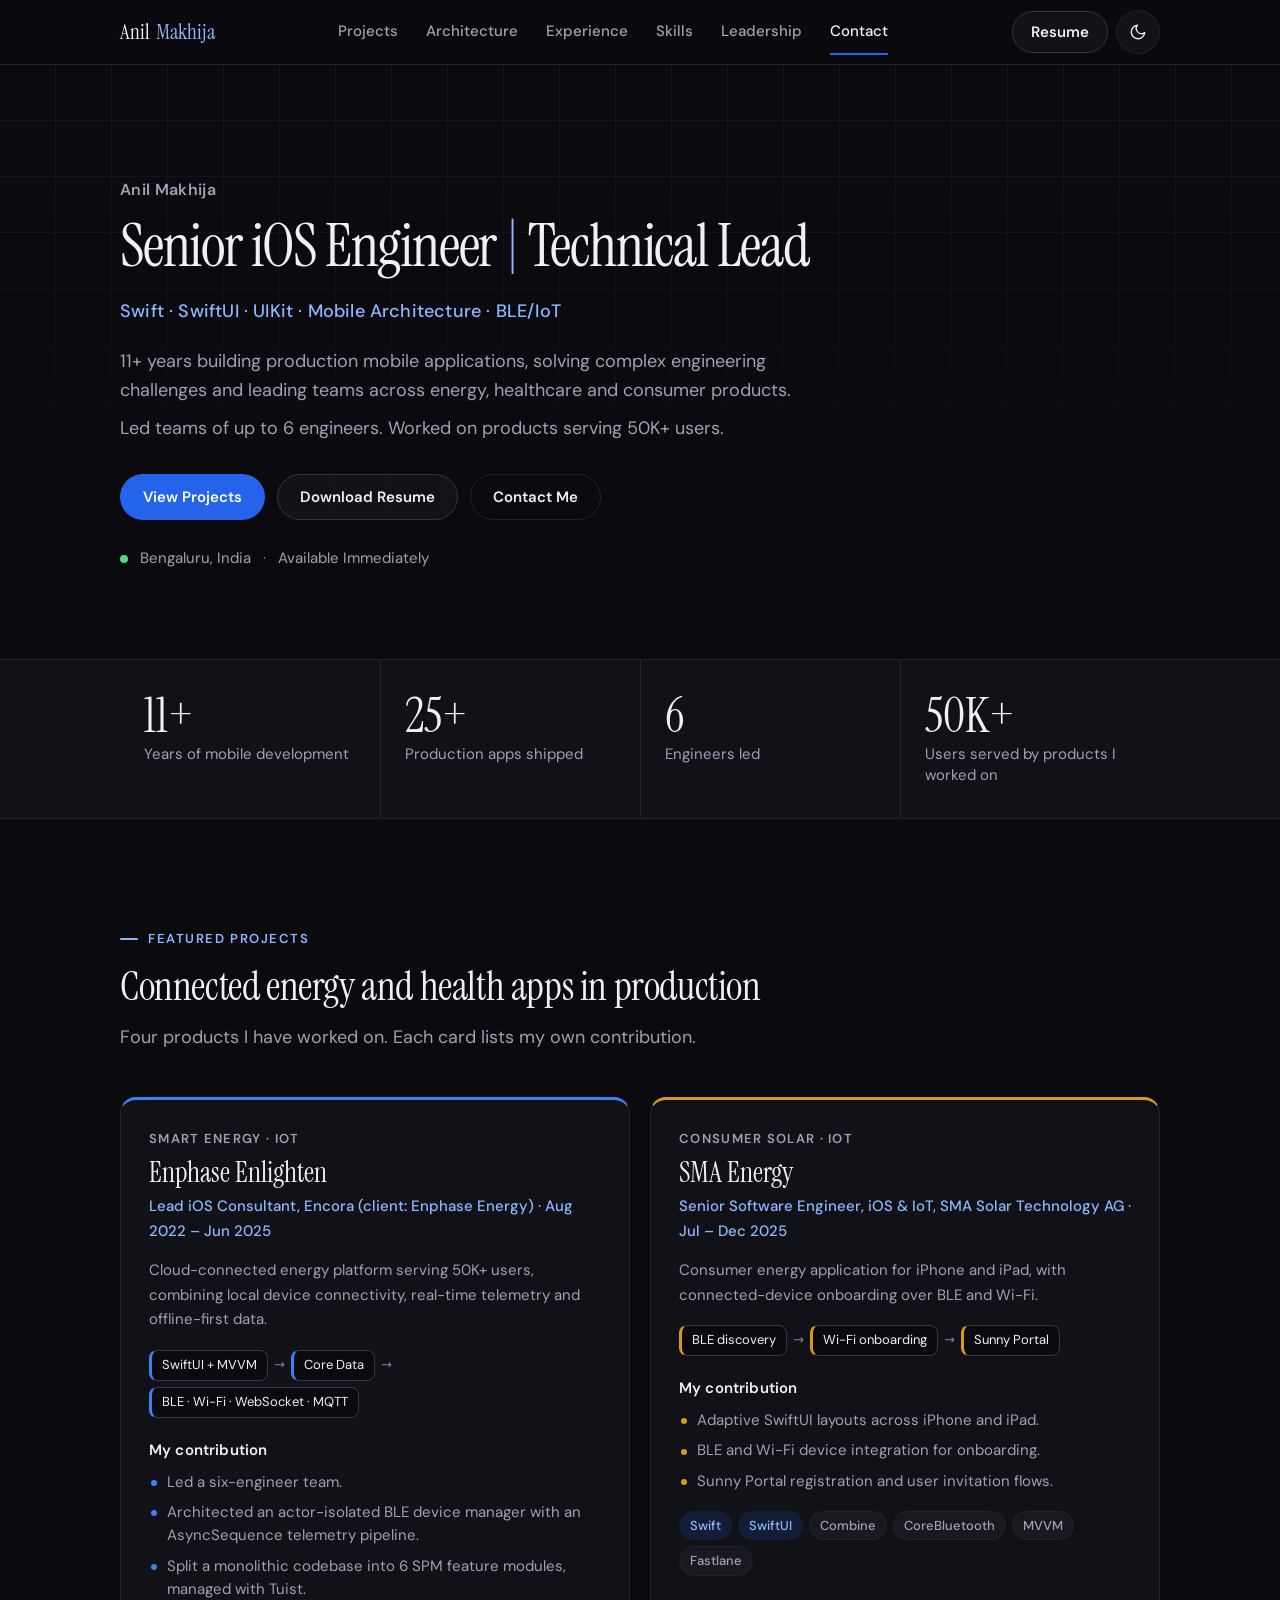
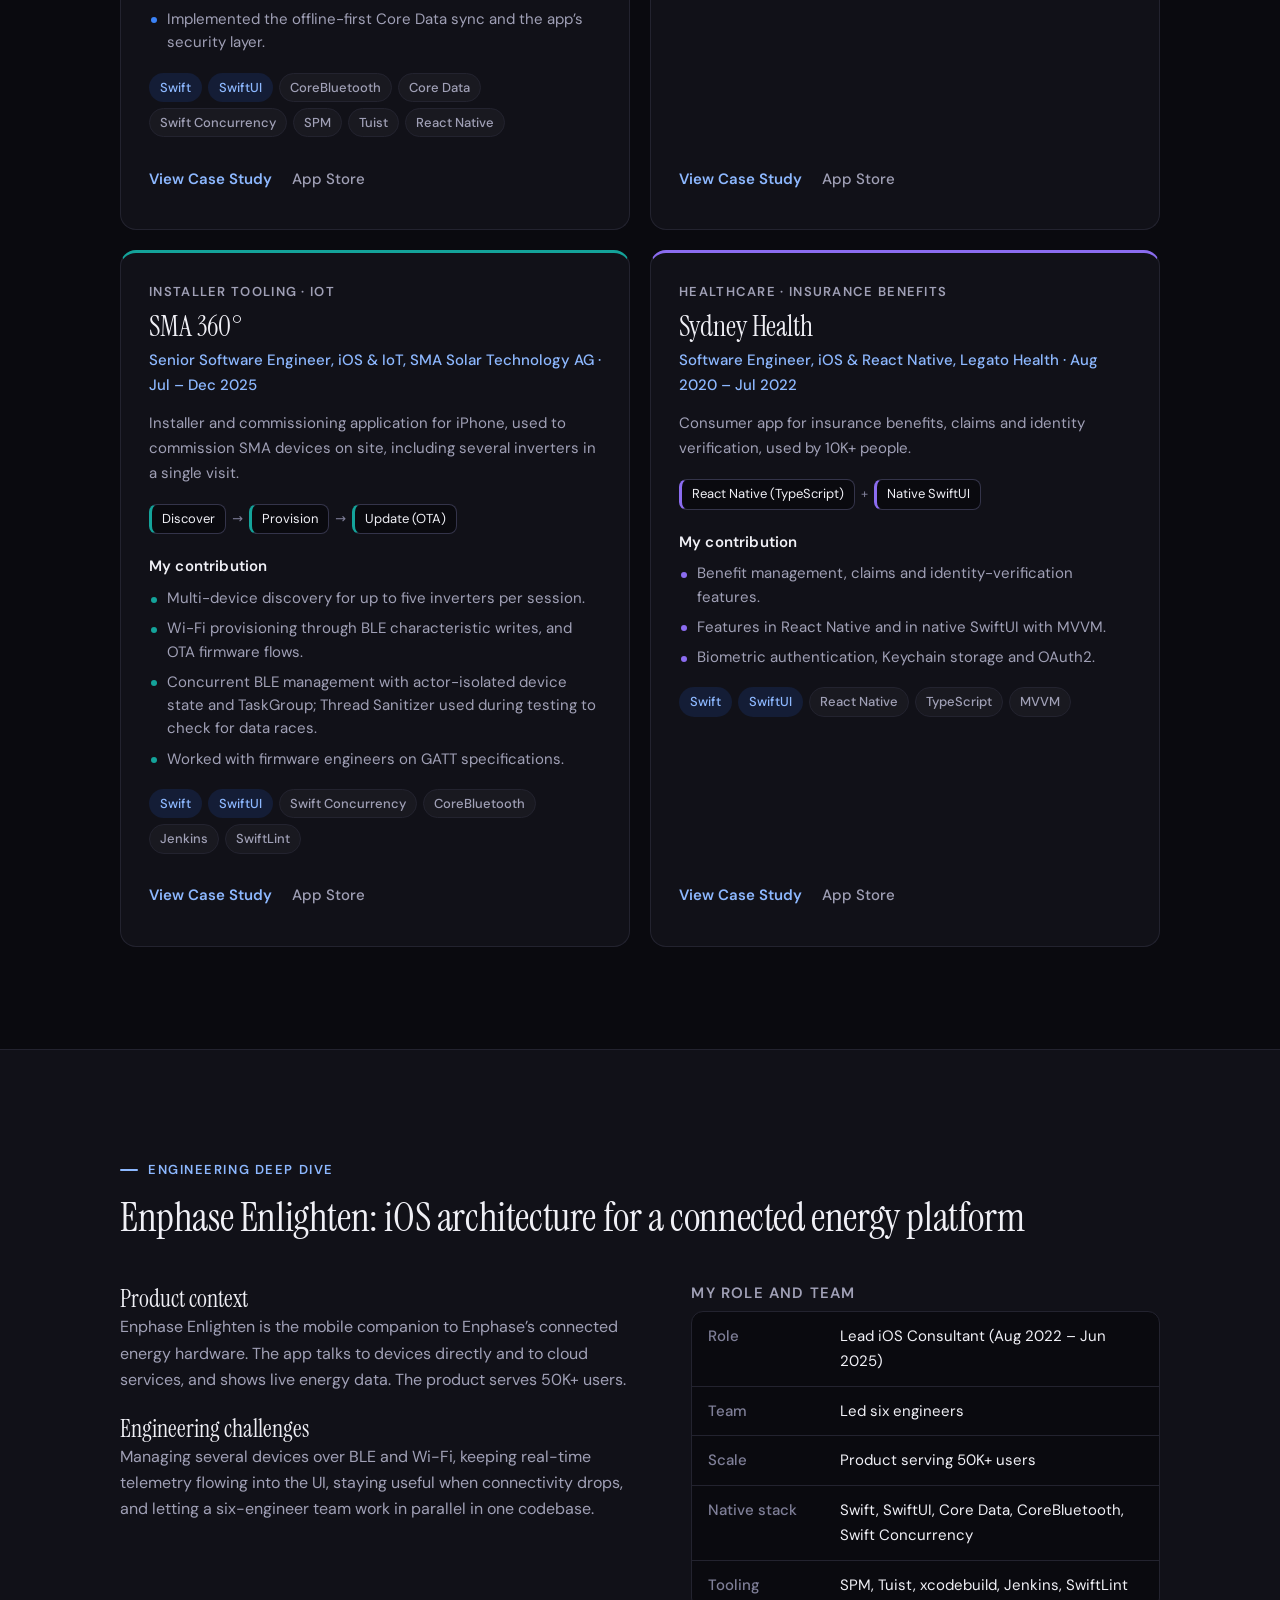
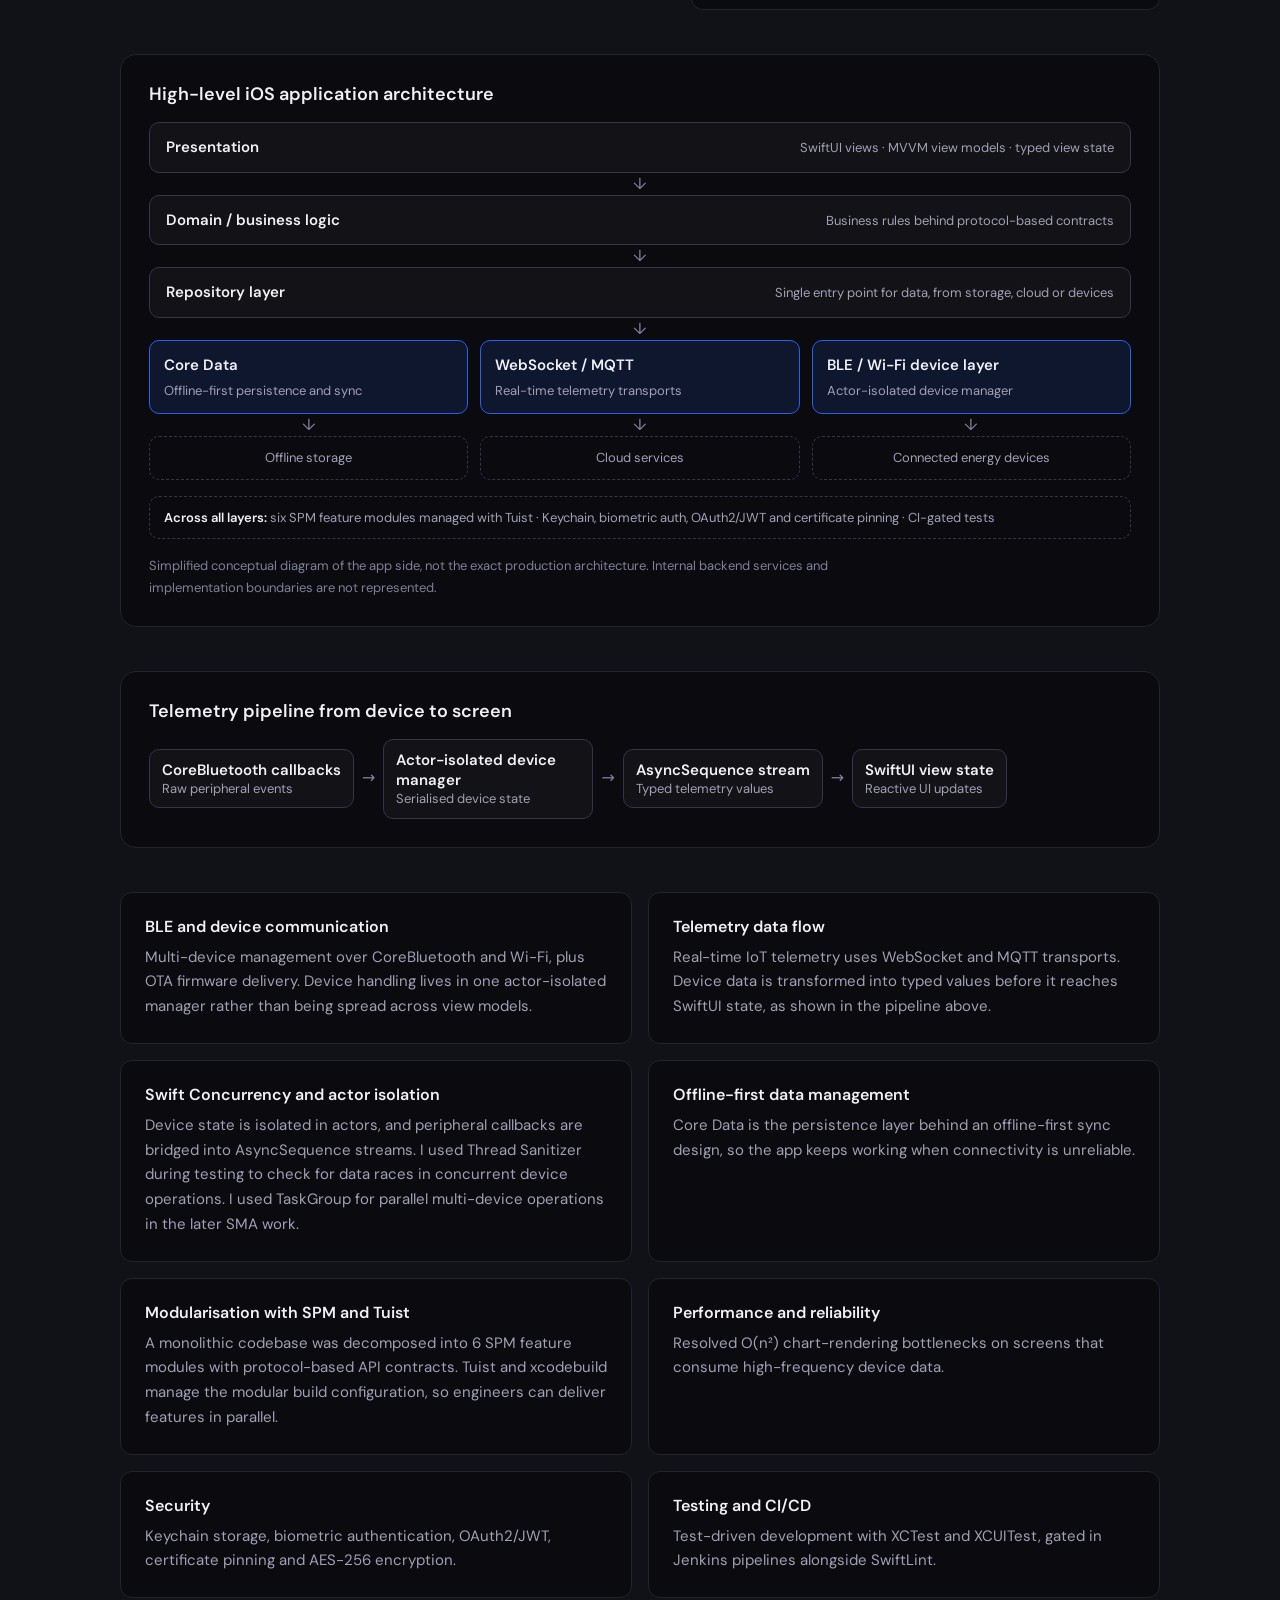
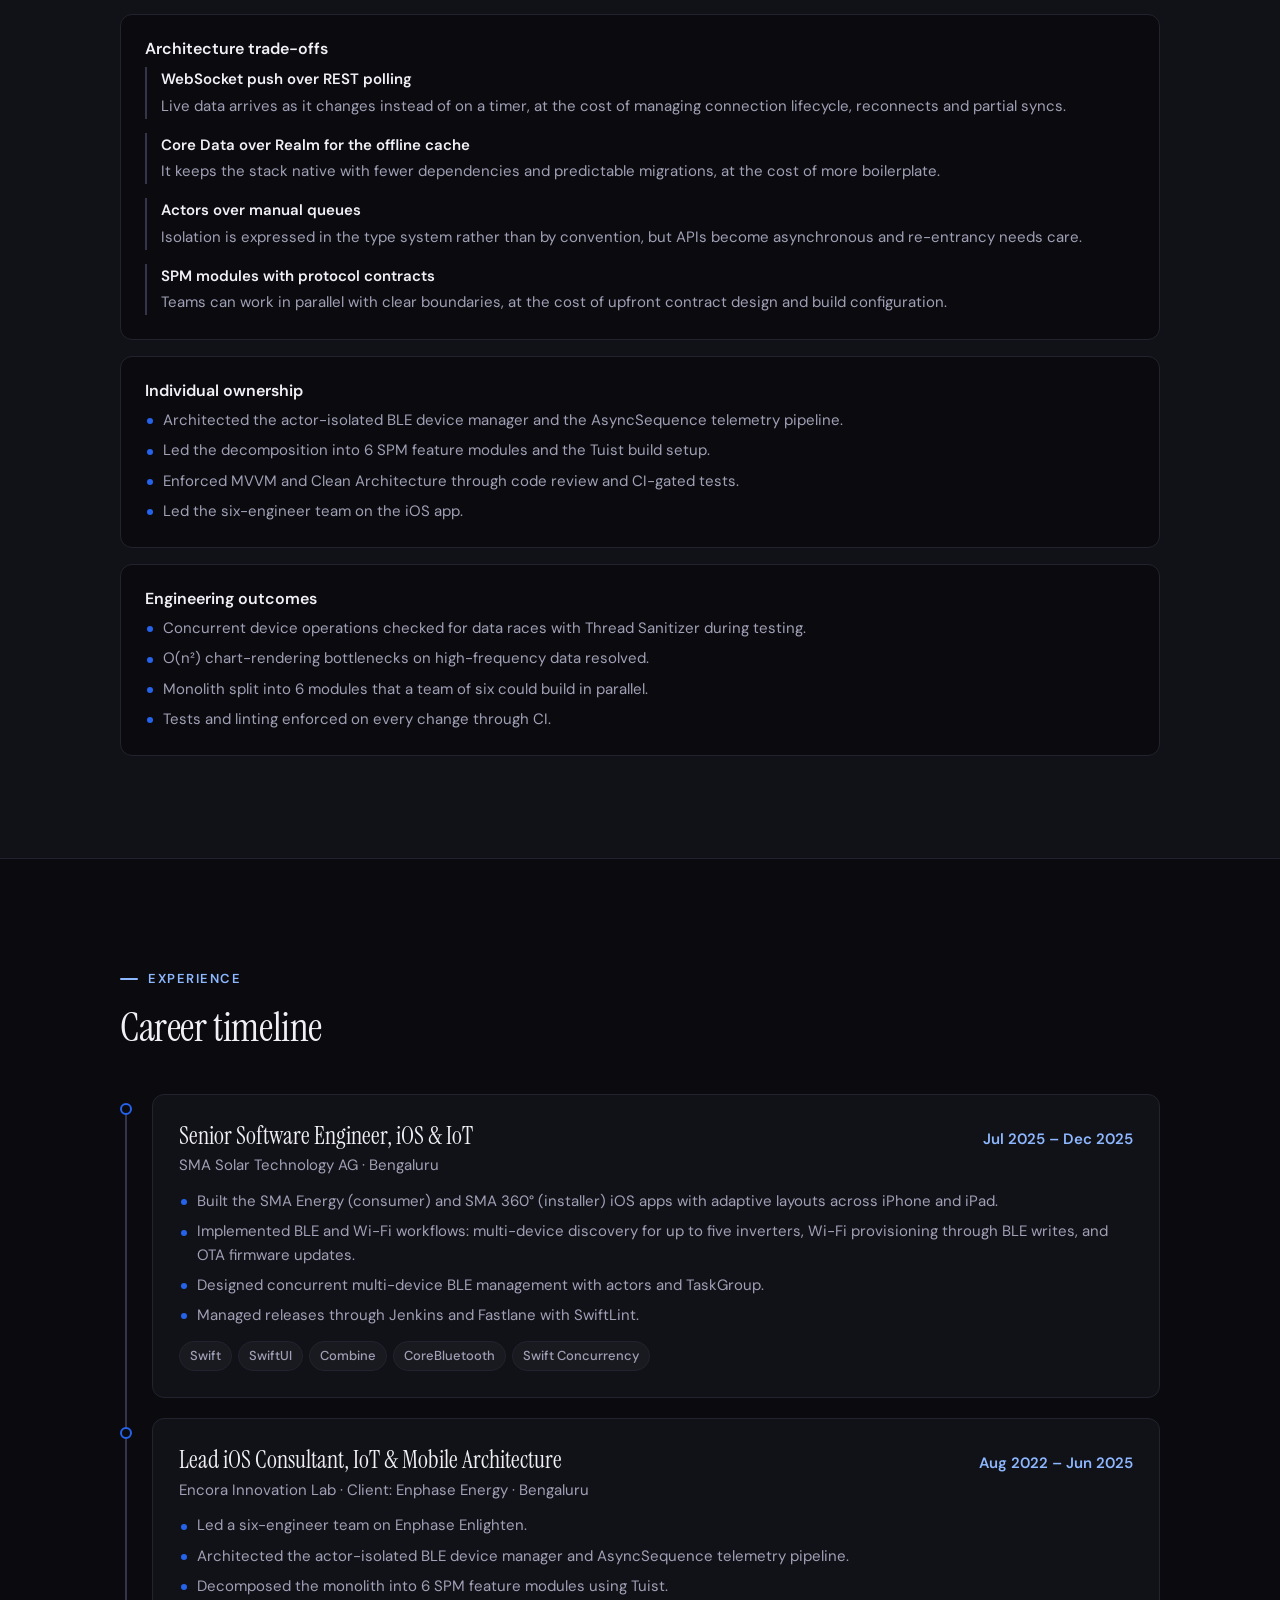
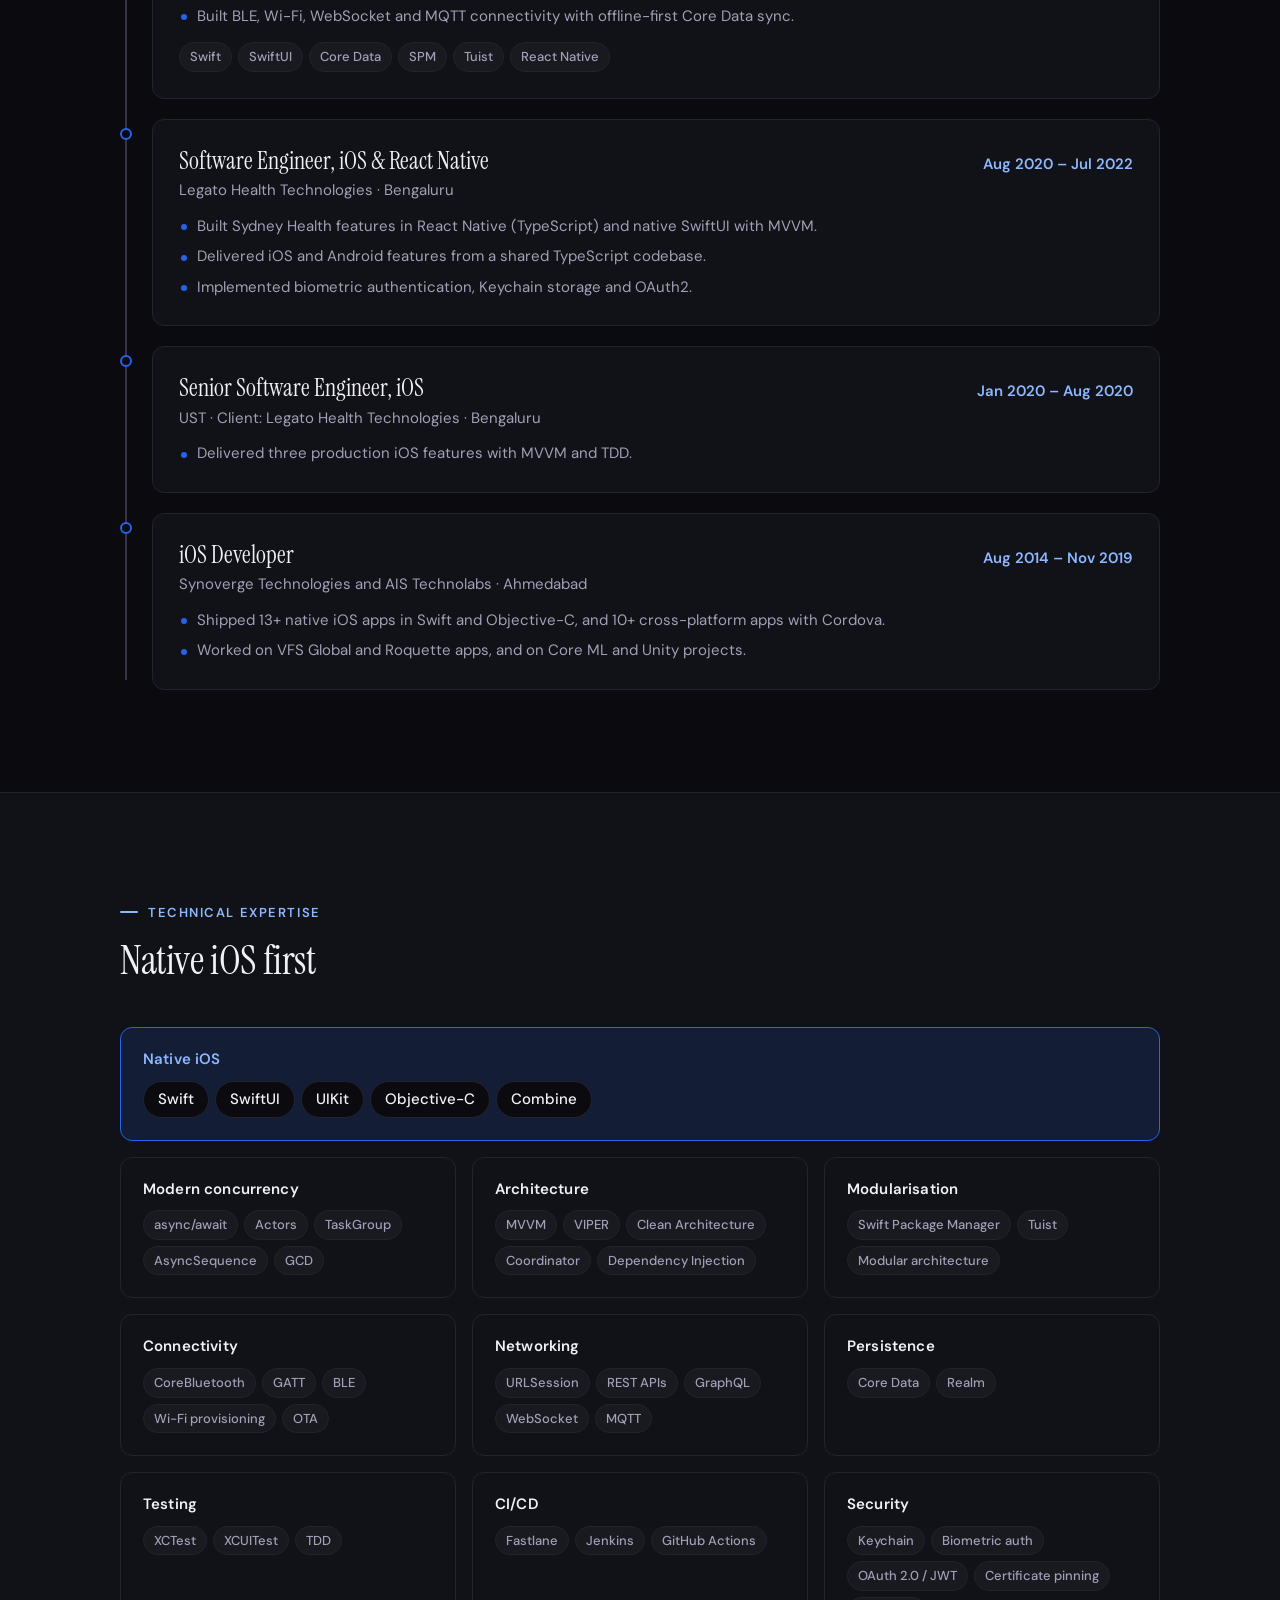
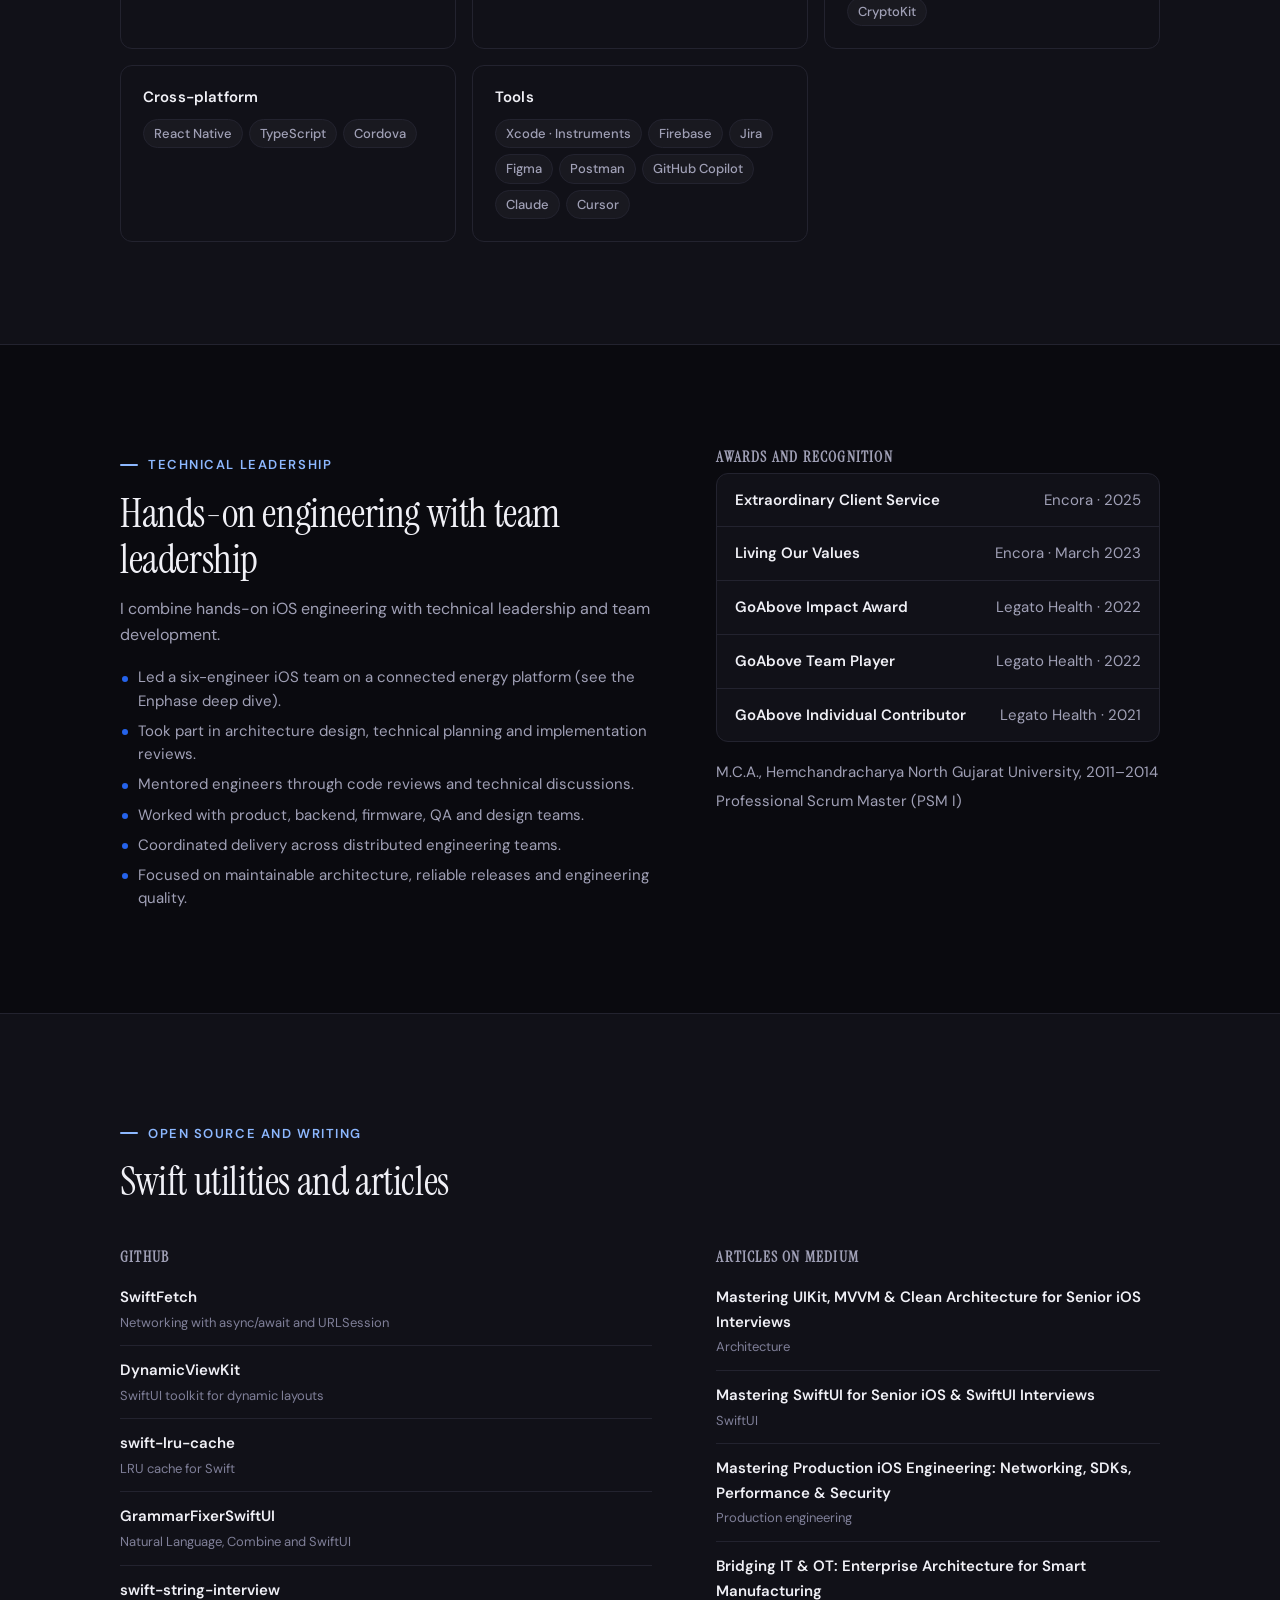
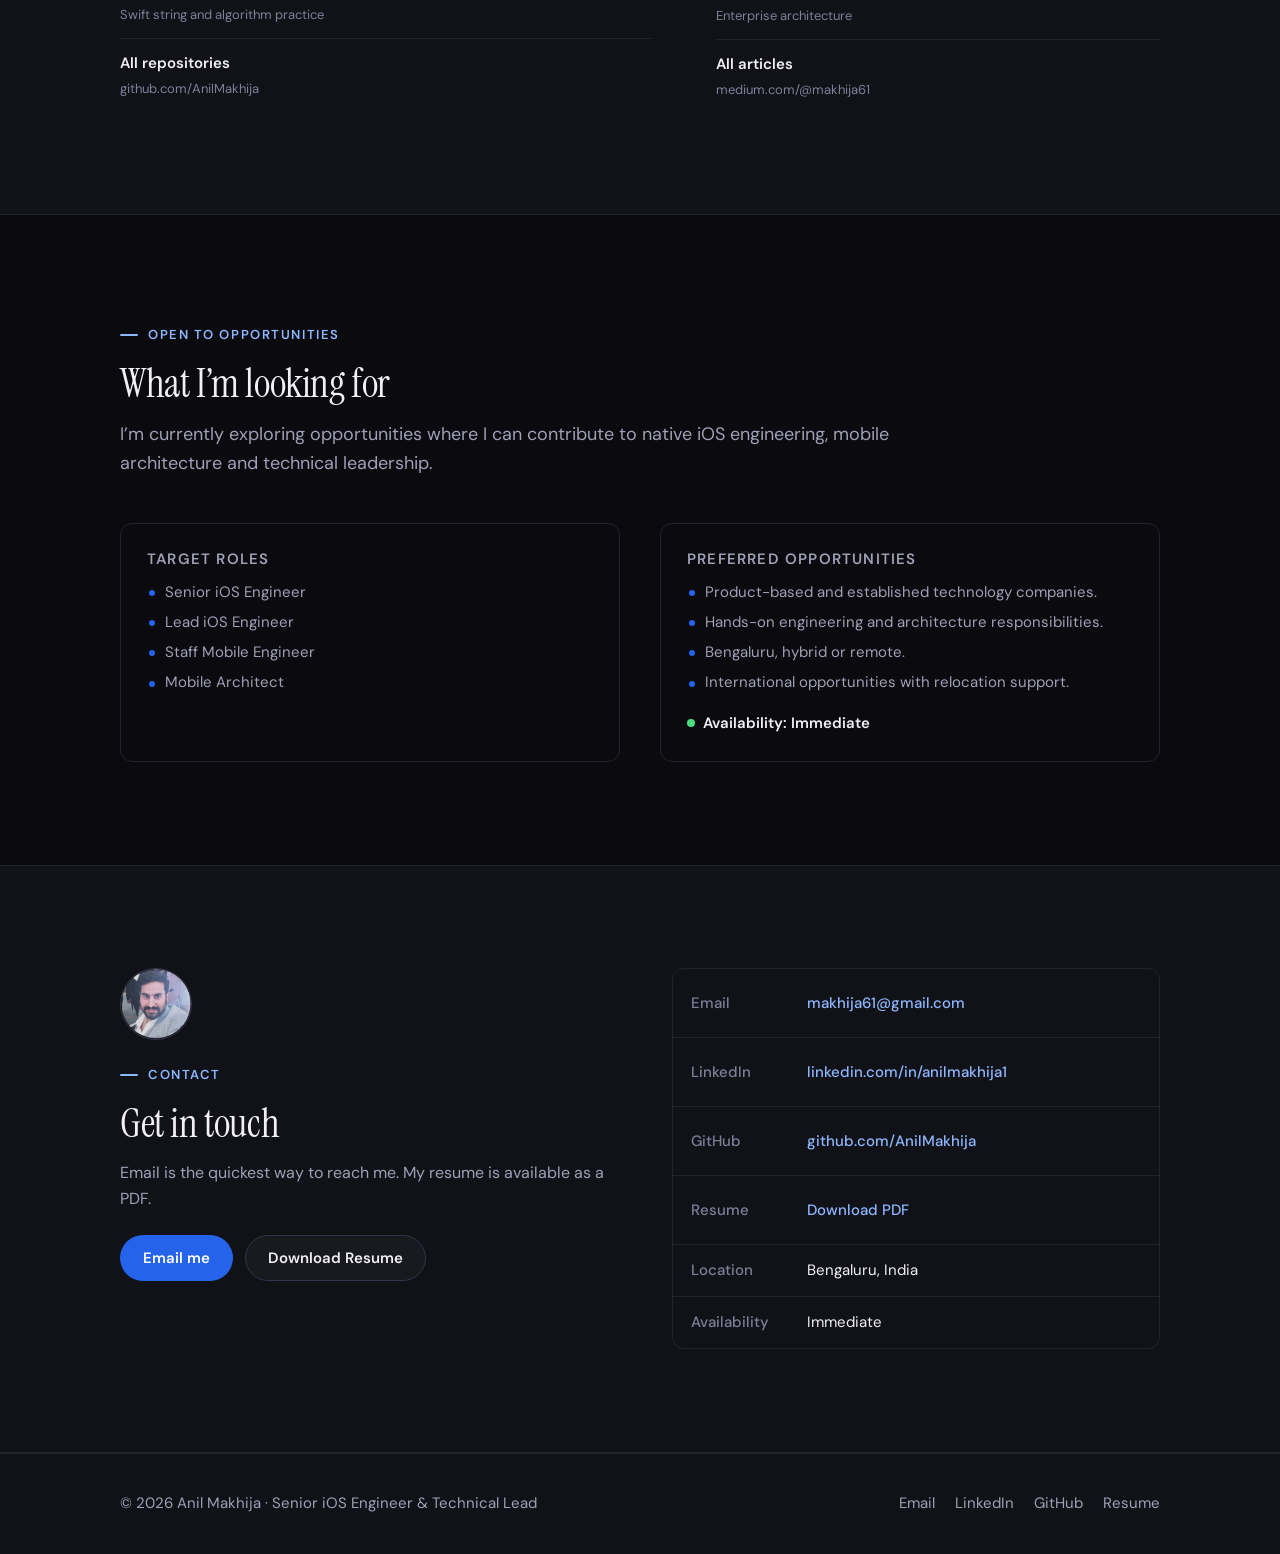
==== commit af6762ee: "changes" ====
--- a/index.html
+++ b/index.html
@@ -97,7 +97,7 @@
     <p class="hero-stack">Swift · SwiftUI · UIKit · Mobile Architecture · BLE/IoT</p>
     <div class="hero-intro">
       <p>11+ years building production mobile applications, solving complex engineering challenges and leading teams across energy, healthcare and consumer products.</p>
-      <p>Led teams of up to 6 engineers. Delivered connected mobile experiences serving 50K+ users.</p>
+      <p>Led teams of up to 6 engineers. Worked on products serving 50K+ users.</p>
     </div>
     <div class="btn-row">
       <a class="btn btn-primary" href="#projects">View Projects</a>
@@ -119,7 +119,7 @@
       <div class="stat"><dt>Years of mobile development</dt><dd>11+</dd></div>
       <div class="stat"><dt>Production apps shipped</dt><dd>25+</dd></div>
       <div class="stat"><dt>Engineers led</dt><dd>6</dd></div>
-      <div class="stat"><dt>Users on Enphase Enlighten</dt><dd>50K+</dd></div>
+      <div class="stat"><dt>Users served by products I worked on</dt><dd>50K+</dd></div>
     </dl>
   </div>
 </section>
@@ -139,7 +139,7 @@
         <p class="project-domain">Smart energy · IoT</p>
         <h3 id="p-enphase">Enphase Enlighten</h3>
         <p class="project-role">Lead iOS Consultant, Encora (client: Enphase Energy) · Aug 2022 – Jun 2025</p>
-        <p class="project-desc">Cloud-connected energy platform for 50K+ users, combining local device connectivity, real-time telemetry and offline-first data.</p>
+        <p class="project-desc">Cloud-connected energy platform serving 50K+ users, combining local device connectivity, real-time telemetry and offline-first data.</p>
         <ul class="flow">
           <li><span class="node">SwiftUI + MVVM</span><span class="arrow" aria-hidden="true">→</span></li>
           <li><span class="node">Core Data</span><span class="arrow" aria-hidden="true">→</span></li>
@@ -166,7 +166,7 @@
         <p class="project-domain">Consumer solar · IoT</p>
         <h3 id="p-sma-energy">SMA Energy</h3>
         <p class="project-role">Senior Software Engineer, iOS &amp; IoT, SMA Solar Technology AG · Jul – Dec 2025</p>
-        <p class="project-desc">Consumer app for SMA solar systems on iPhone and iPad, with connected-device onboarding over BLE and Wi-Fi.</p>
+        <p class="project-desc">Consumer energy application for iPhone and iPad, with connected-device onboarding over BLE and Wi-Fi.</p>
         <ul class="flow">
           <li><span class="node">BLE discovery</span><span class="arrow" aria-hidden="true">→</span></li>
           <li><span class="node">Wi-Fi onboarding</span><span class="arrow" aria-hidden="true">→</span></li>
@@ -192,7 +192,7 @@
         <p class="project-domain">Installer tooling · IoT</p>
         <h3 id="p-sma-360">SMA 360°</h3>
         <p class="project-role">Senior Software Engineer, iOS &amp; IoT, SMA Solar Technology AG · Jul – Dec 2025</p>
-        <p class="project-desc">Installer app for commissioning SMA devices on site, including several inverters in a single visit.</p>
+        <p class="project-desc">Installer and commissioning application for iPhone, used to commission SMA devices on site, including several inverters in a single visit.</p>
         <ul class="flow">
           <li><span class="node">Discover</span><span class="arrow" aria-hidden="true">→</span></li>
           <li><span class="node">Provision</span><span class="arrow" aria-hidden="true">→</span></li>
@@ -255,7 +255,7 @@
     <div class="dive-intro">
       <div class="prose">
         <h3>Product context</h3>
-        <p>Enphase Enlighten is the mobile companion to Enphase’s connected energy hardware. The app talks to devices directly and to cloud services, and shows live energy data to 50K+ users.</p>
+        <p>Enphase Enlighten is the mobile companion to Enphase’s connected energy hardware. The app talks to devices directly and to cloud services, and shows live energy data. The product serves 50K+ users.</p>
         <h3 style="margin-top:20px">Engineering challenges</h3>
         <p>Managing several devices over BLE and Wi-Fi, keeping real-time telemetry flowing into the UI, staying useful when connectivity drops, and letting a six-engineer team work in parallel in one codebase.</p>
       </div>
@@ -264,7 +264,7 @@
         <dl class="facts">
           <div><dt>Role</dt><dd>Lead iOS Consultant (Aug 2022 – Jun 2025)</dd></div>
           <div><dt>Team</dt><dd>Led six engineers</dd></div>
-          <div><dt>Scale</dt><dd>50K+ users</dd></div>
+          <div><dt>Scale</dt><dd>Product serving 50K+ users</dd></div>
           <div><dt>Native stack</dt><dd>Swift, SwiftUI, Core Data, CoreBluetooth, Swift Concurrency</dd></div>
           <div><dt>Tooling</dt><dd>SPM, Tuist, xcodebuild, Jenkins, SwiftLint</dd></div>
         </dl>
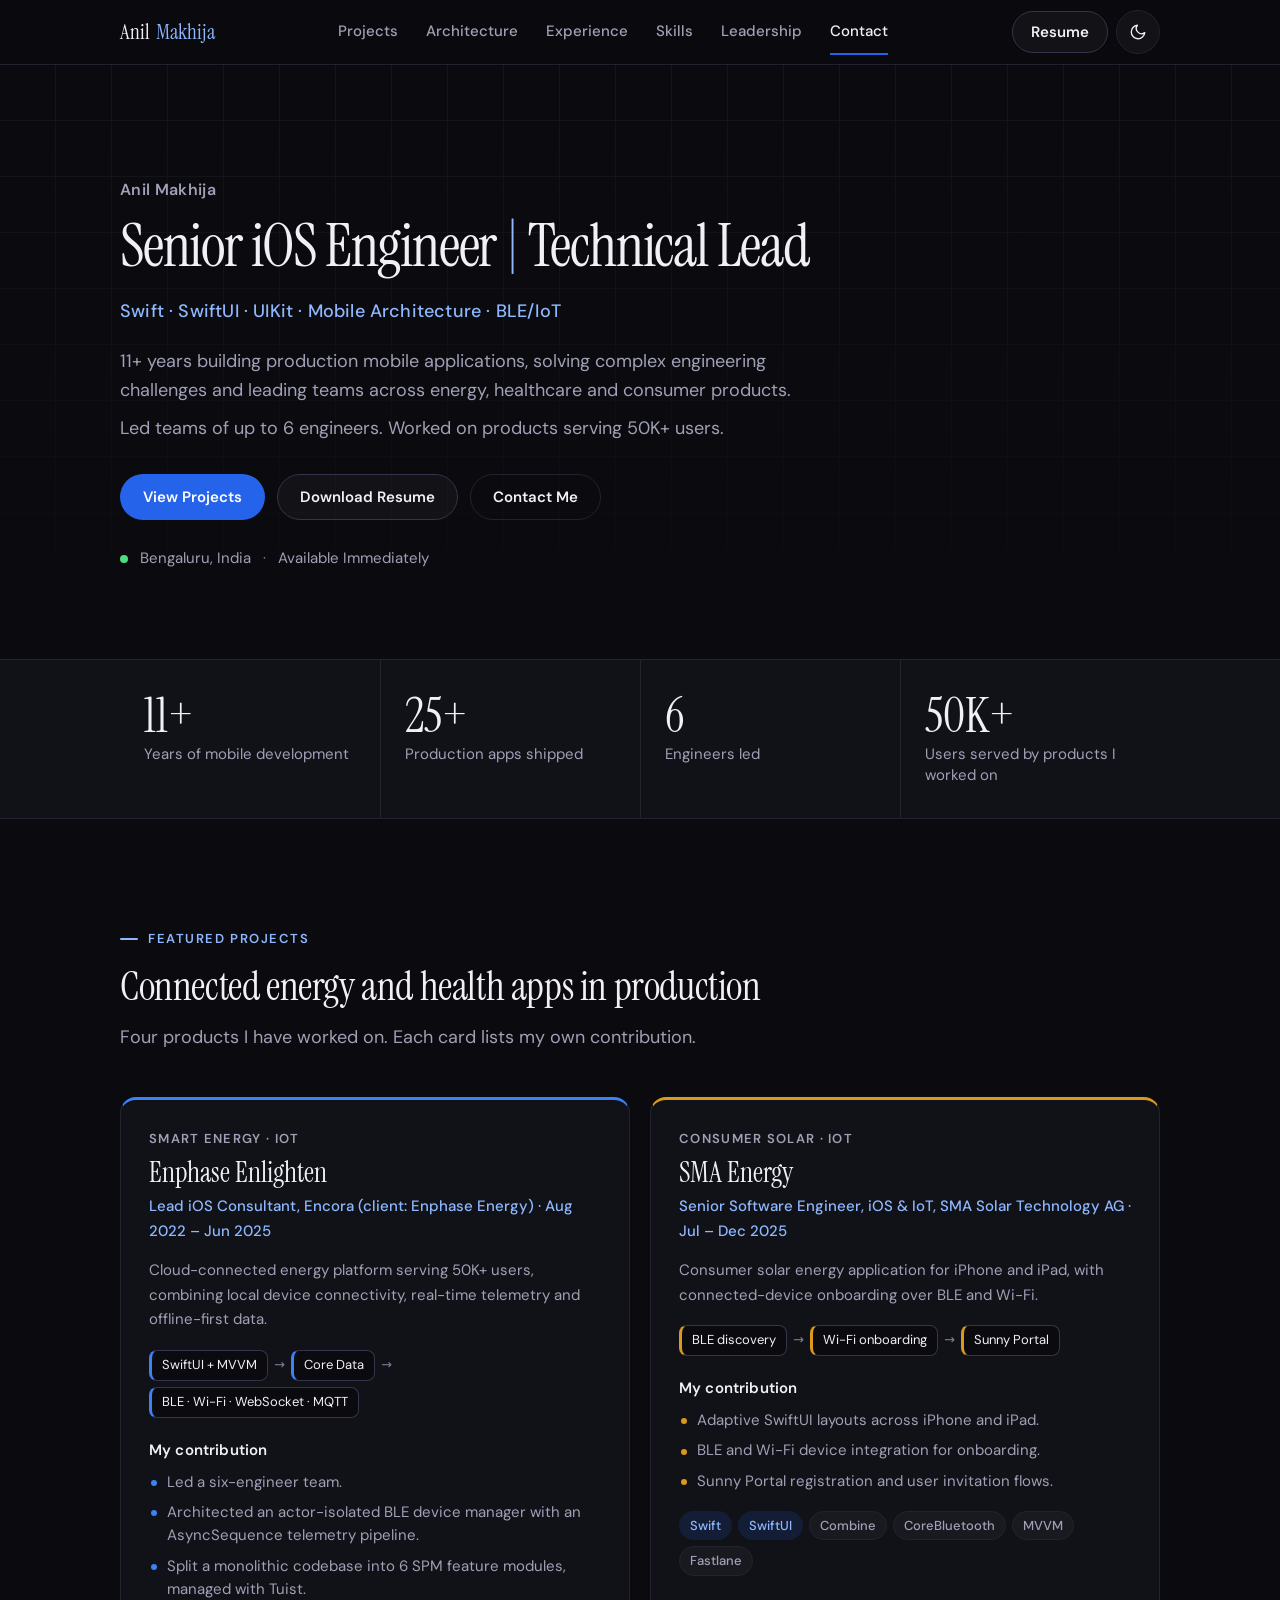
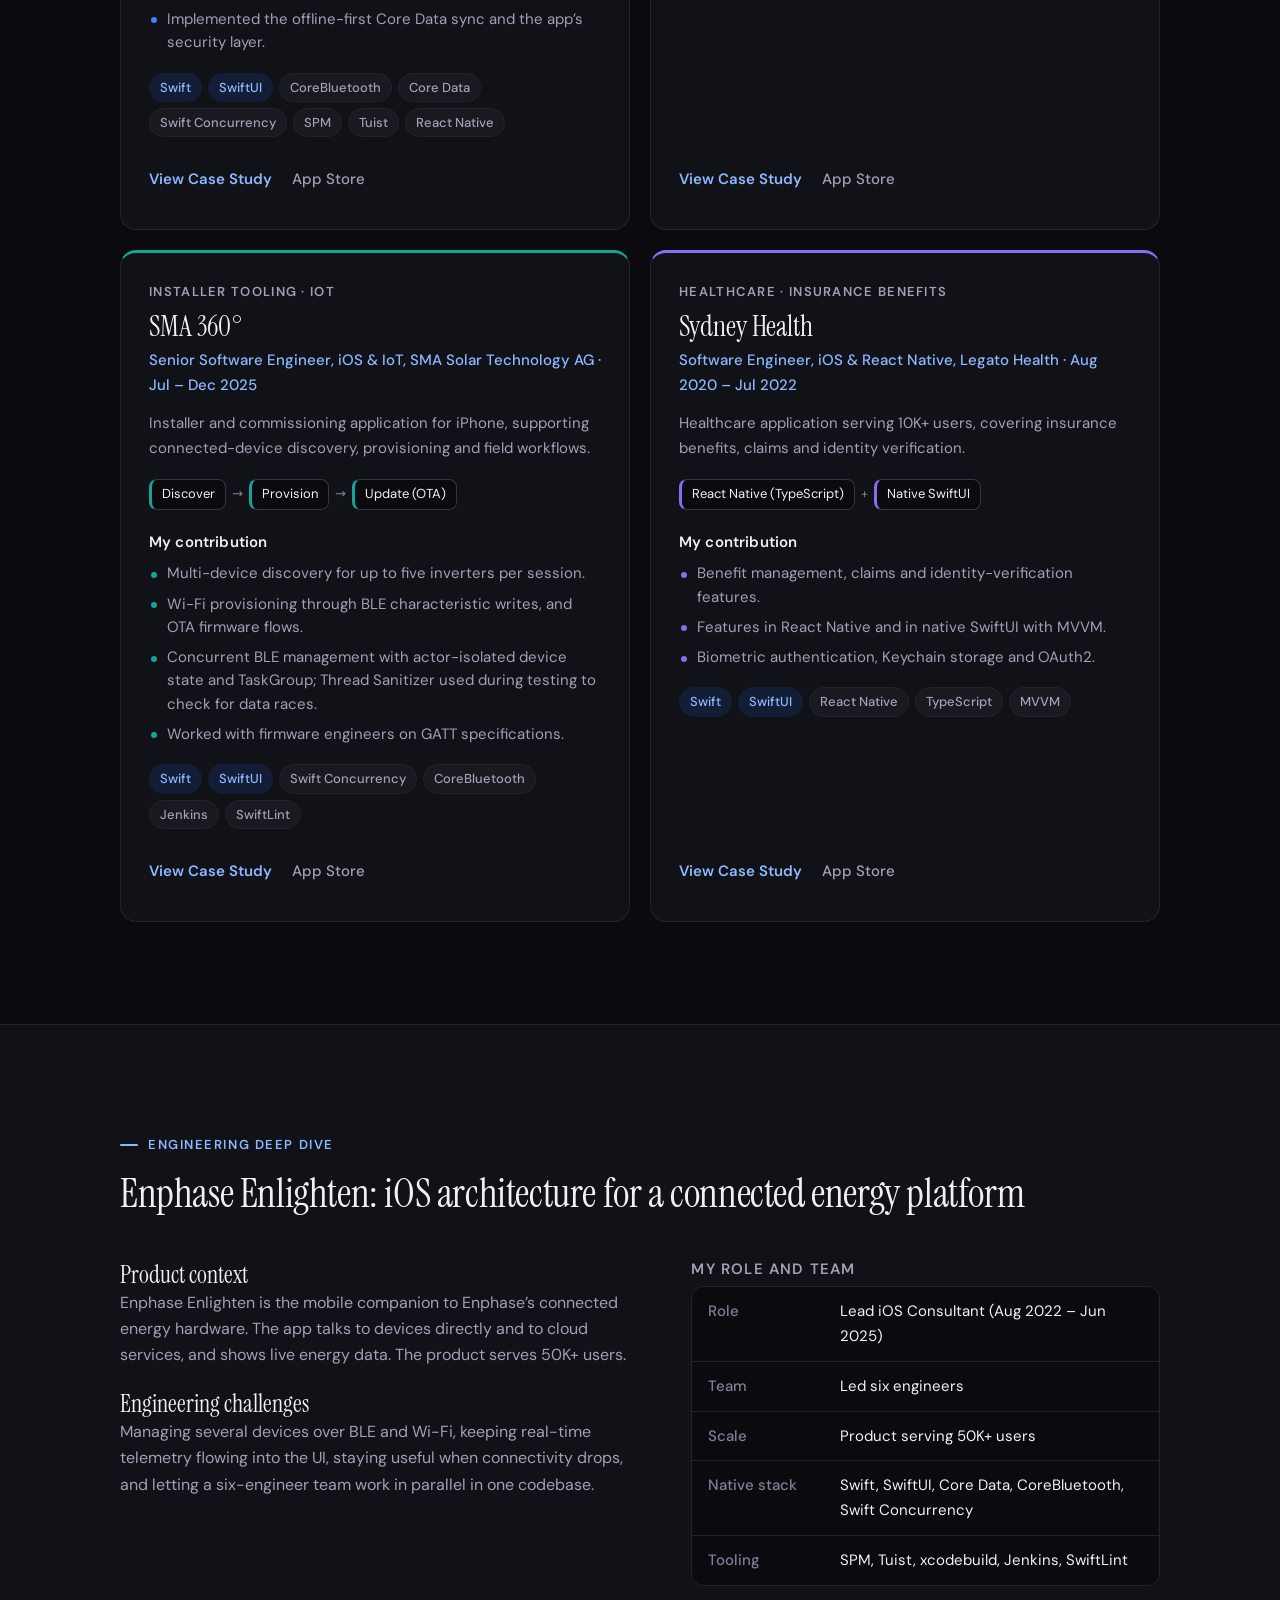
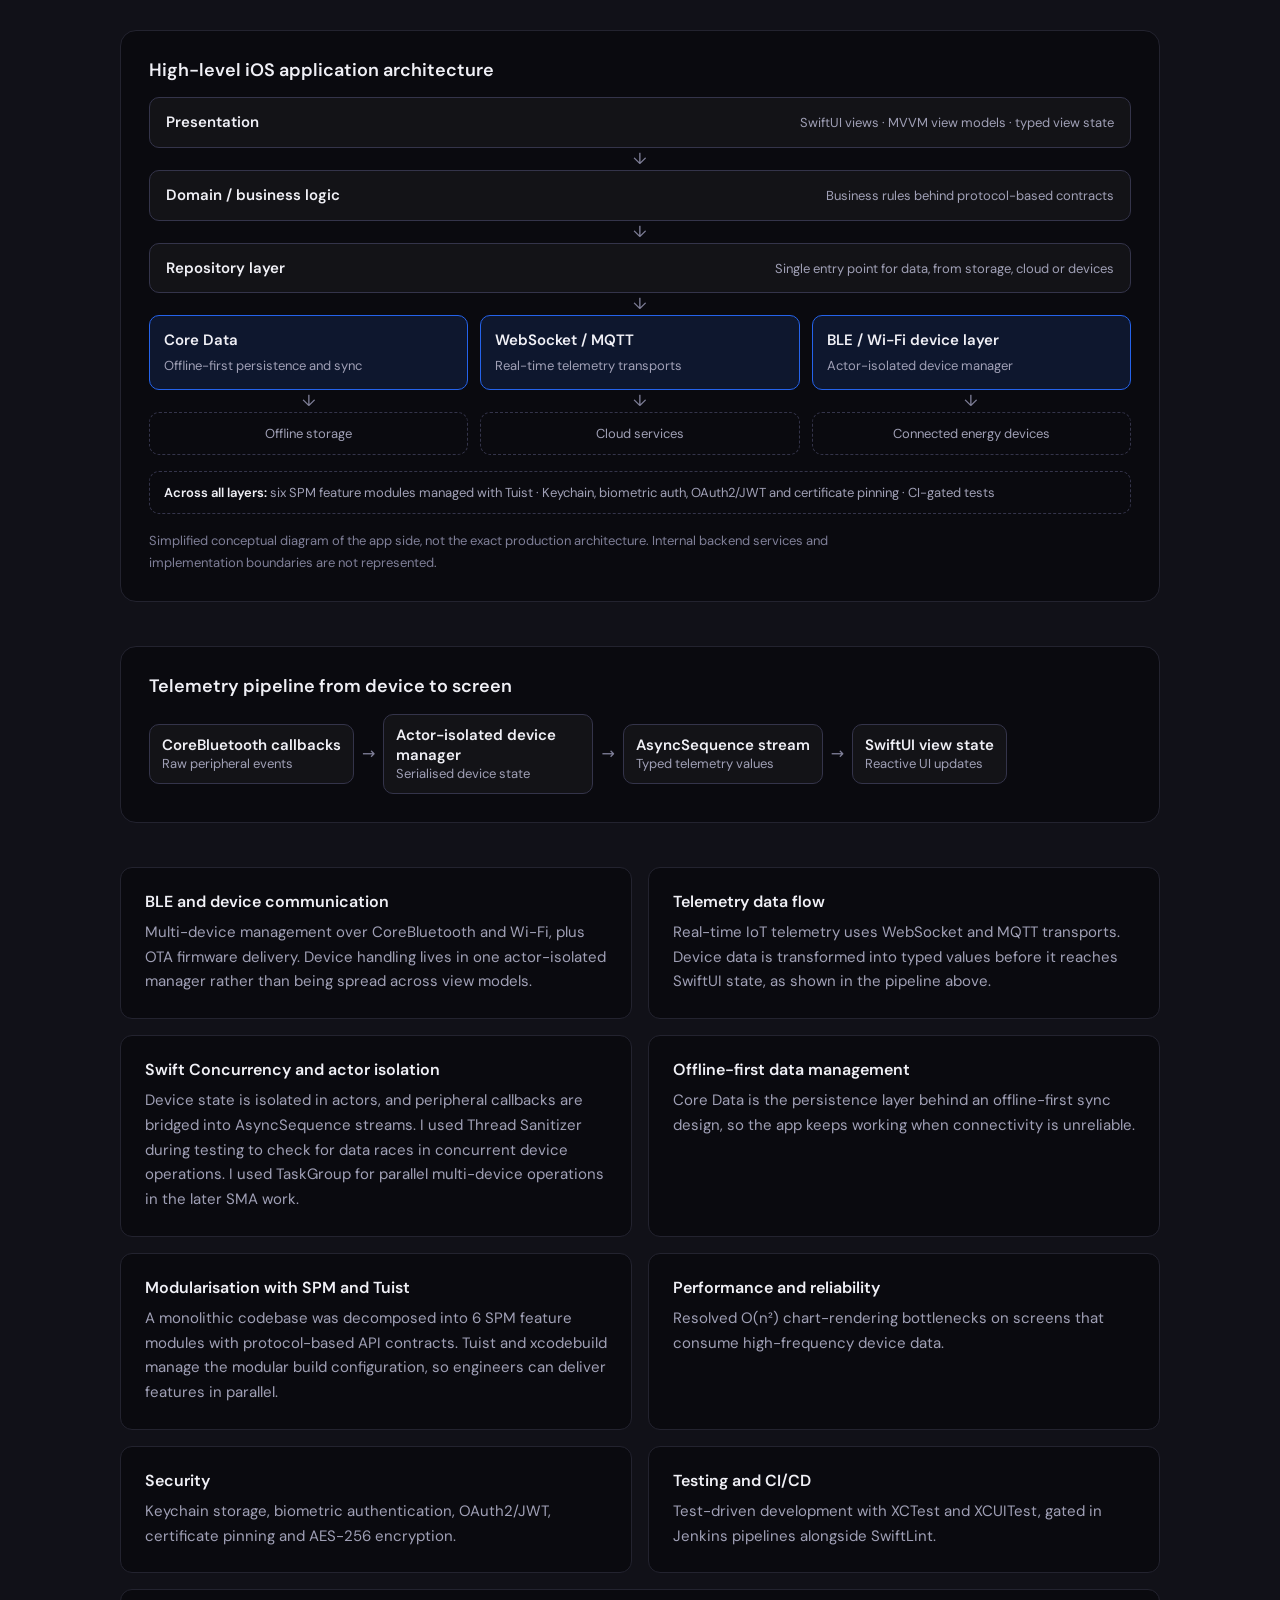
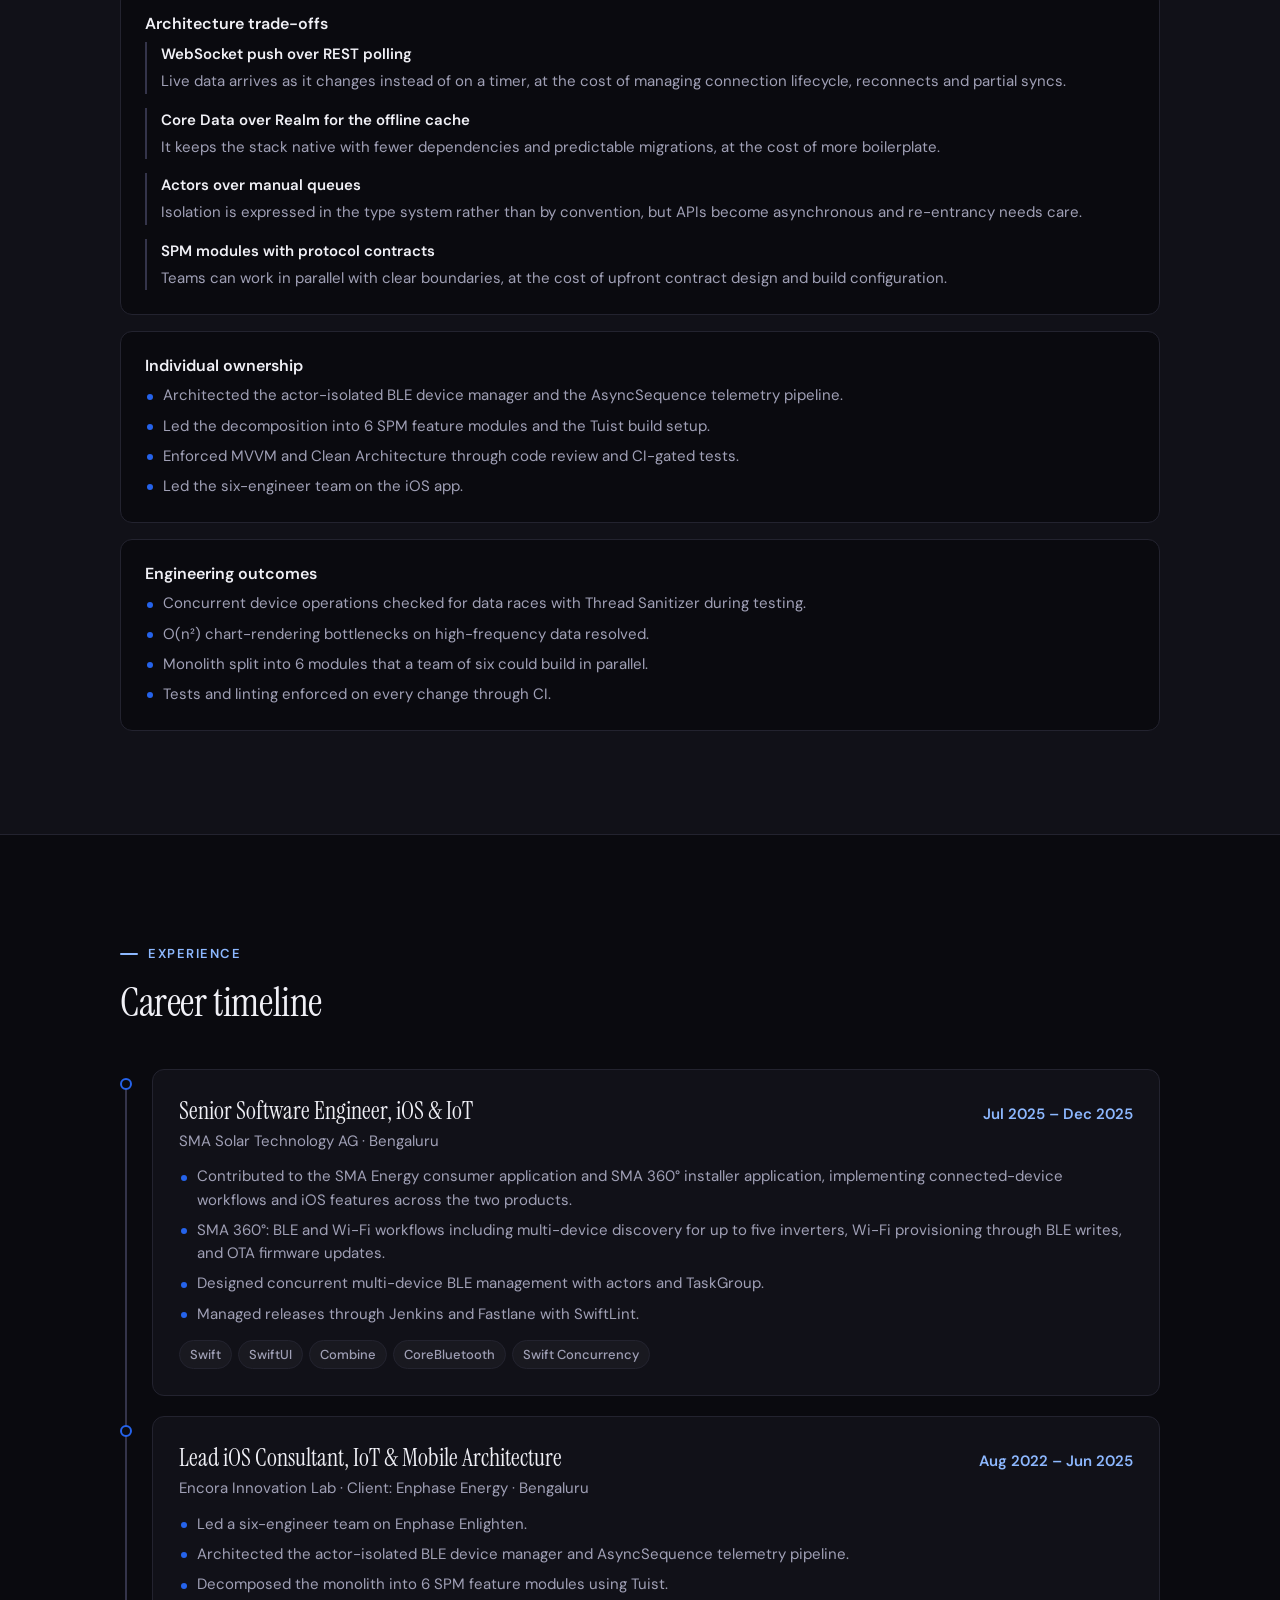
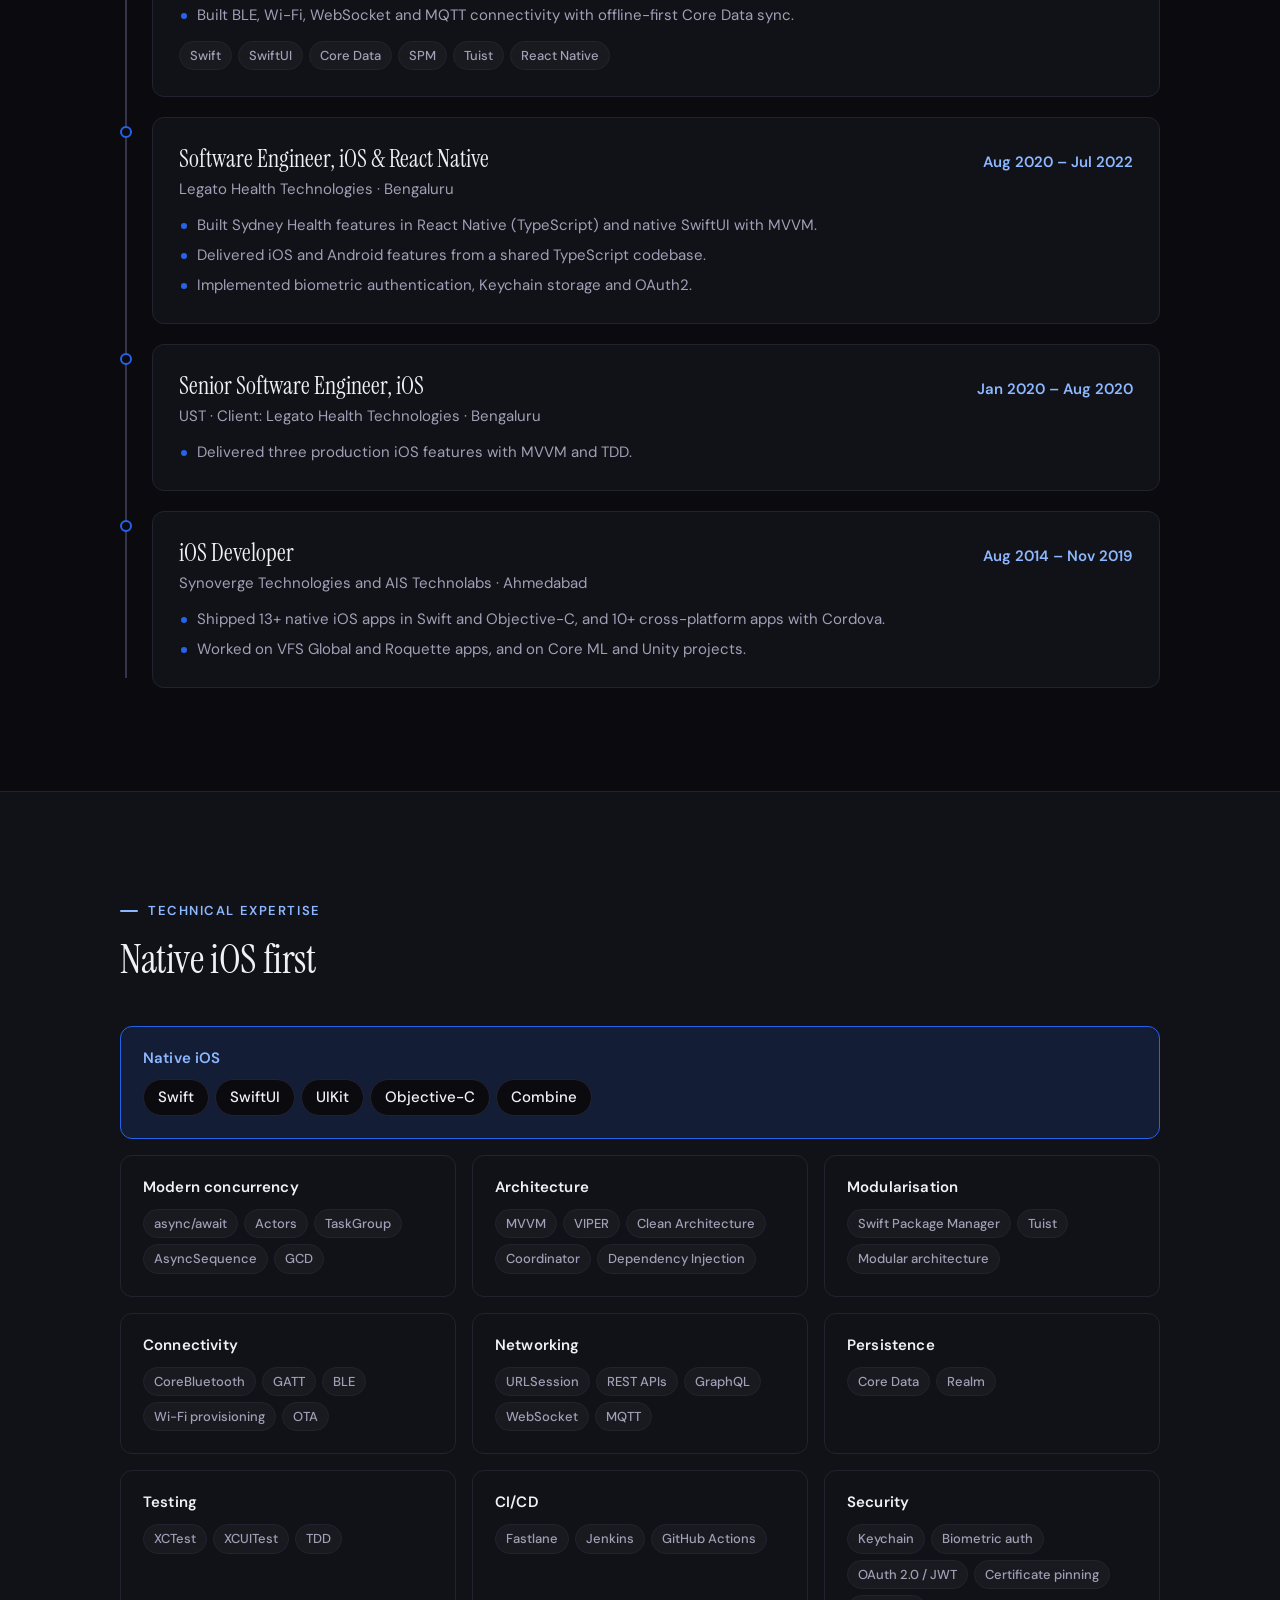
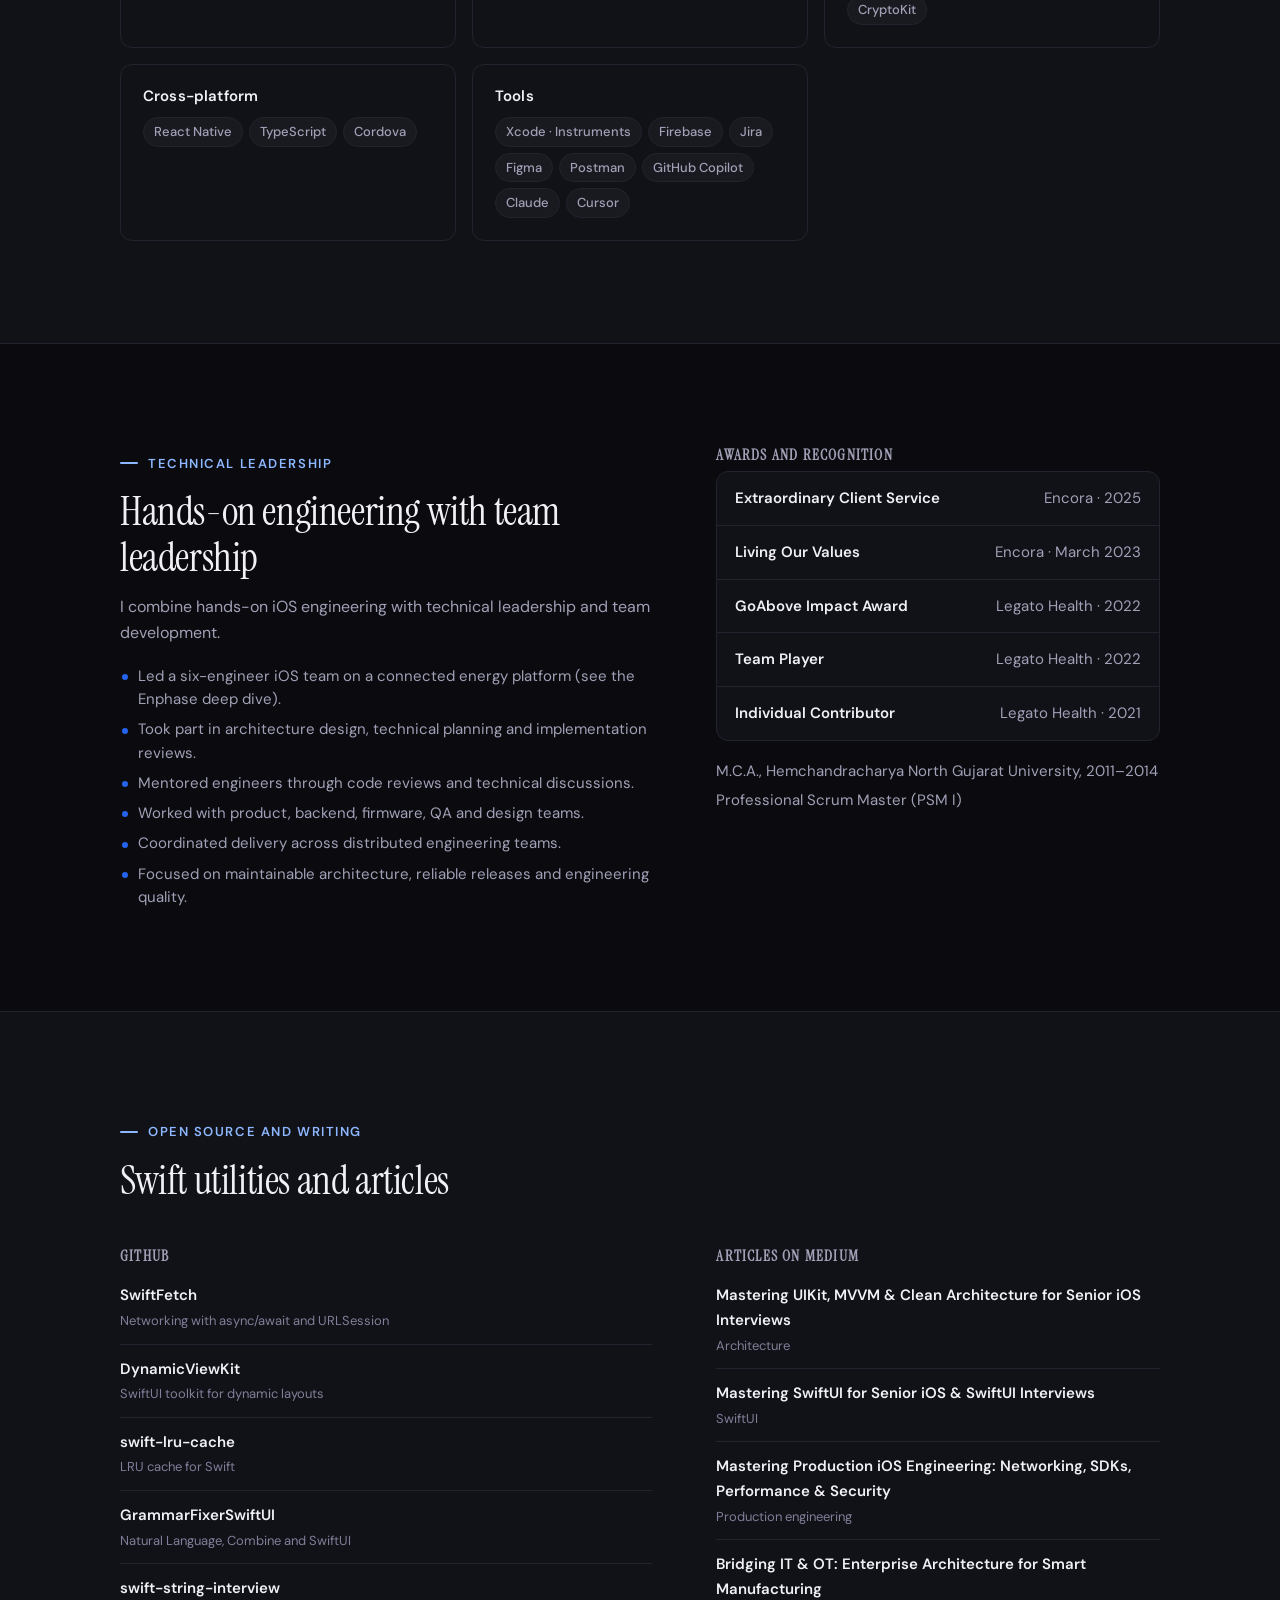
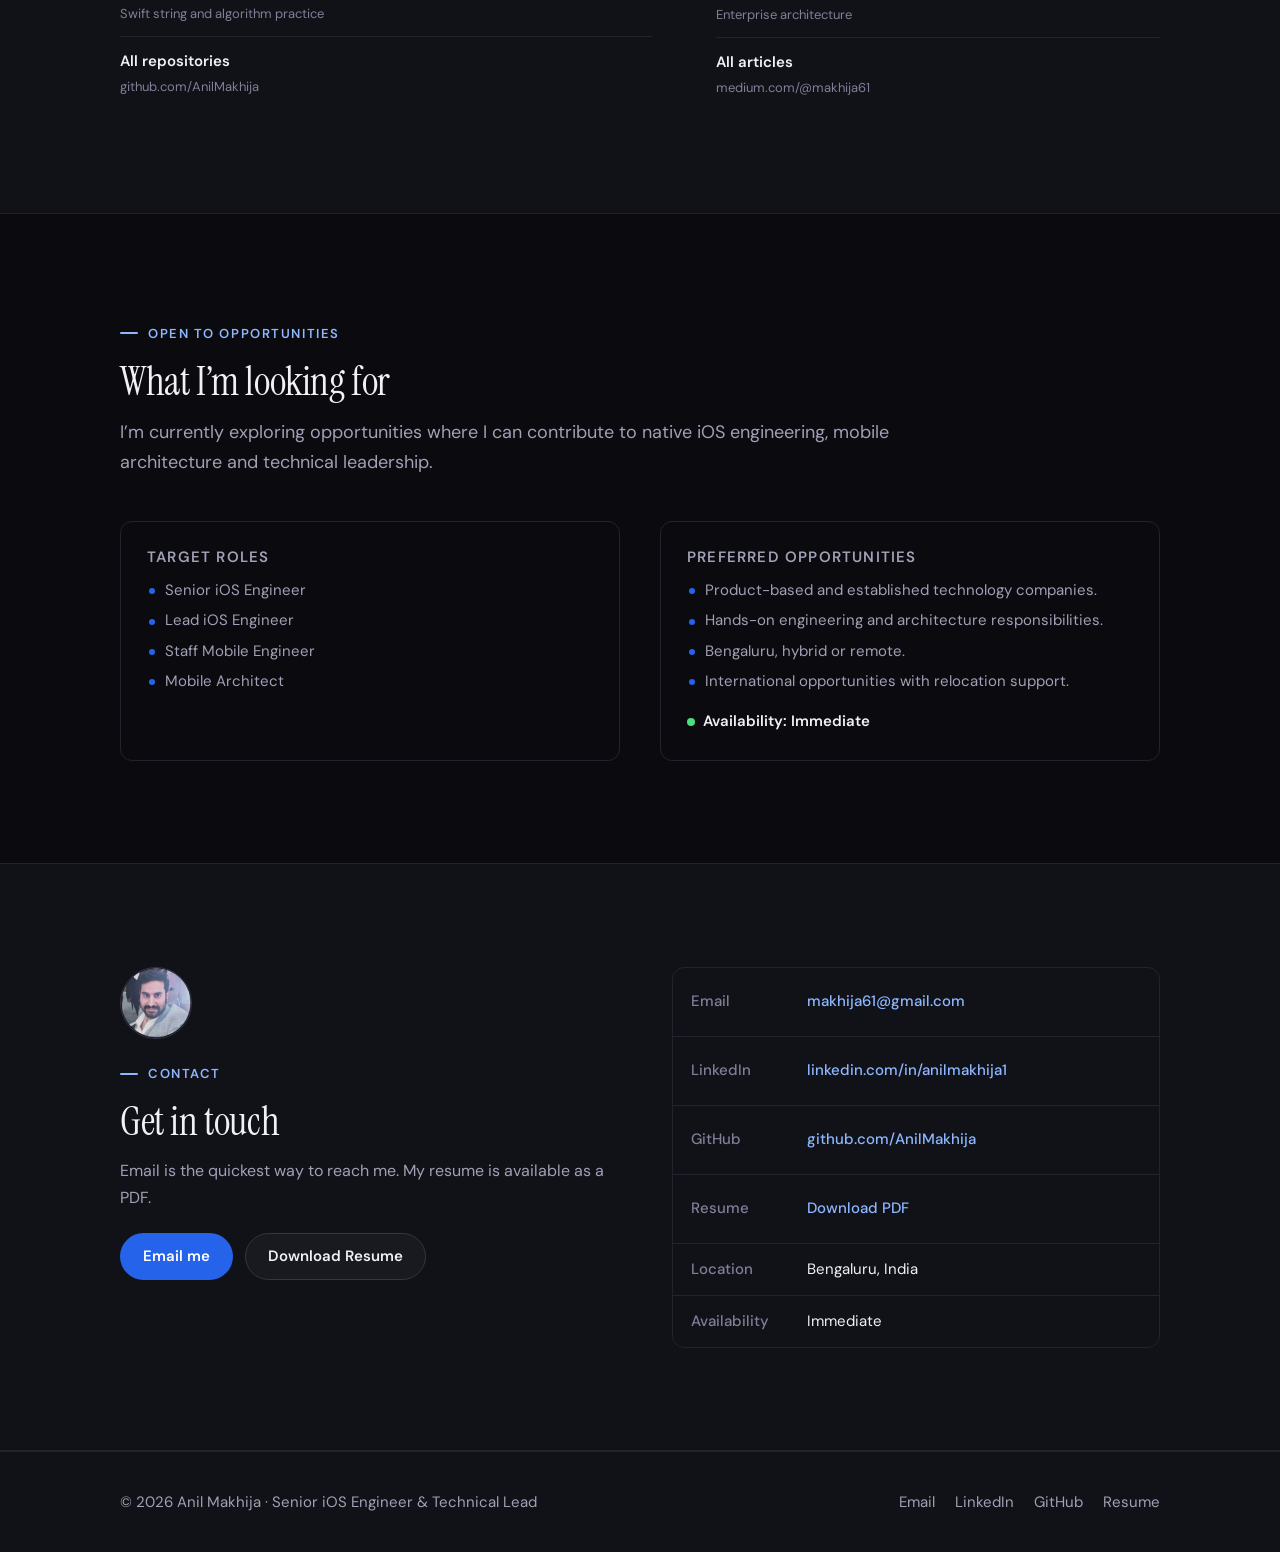
==== commit 4b7aa446: "update" ====
--- a/index.html
+++ b/index.html
@@ -166,7 +166,7 @@
         <p class="project-domain">Consumer solar · IoT</p>
         <h3 id="p-sma-energy">SMA Energy</h3>
         <p class="project-role">Senior Software Engineer, iOS &amp; IoT, SMA Solar Technology AG · Jul – Dec 2025</p>
-        <p class="project-desc">Consumer energy application for iPhone and iPad, with connected-device onboarding over BLE and Wi-Fi.</p>
+        <p class="project-desc">Consumer solar energy application for iPhone and iPad, with connected-device onboarding over BLE and Wi-Fi.</p>
         <ul class="flow">
           <li><span class="node">BLE discovery</span><span class="arrow" aria-hidden="true">→</span></li>
           <li><span class="node">Wi-Fi onboarding</span><span class="arrow" aria-hidden="true">→</span></li>
@@ -192,7 +192,7 @@
         <p class="project-domain">Installer tooling · IoT</p>
         <h3 id="p-sma-360">SMA 360°</h3>
         <p class="project-role">Senior Software Engineer, iOS &amp; IoT, SMA Solar Technology AG · Jul – Dec 2025</p>
-        <p class="project-desc">Installer and commissioning application for iPhone, used to commission SMA devices on site, including several inverters in a single visit.</p>
+        <p class="project-desc">Installer and commissioning application for iPhone, supporting connected-device discovery, provisioning and field workflows.</p>
         <ul class="flow">
           <li><span class="node">Discover</span><span class="arrow" aria-hidden="true">→</span></li>
           <li><span class="node">Provision</span><span class="arrow" aria-hidden="true">→</span></li>
@@ -219,7 +219,7 @@
         <p class="project-domain">Healthcare · Insurance benefits</p>
         <h3 id="p-sydney">Sydney Health</h3>
         <p class="project-role">Software Engineer, iOS &amp; React Native, Legato Health · Aug 2020 – Jul 2022</p>
-        <p class="project-desc">Consumer app for insurance benefits, claims and identity verification, used by 10K+ people.</p>
+        <p class="project-desc">Healthcare application serving 10K+ users, covering insurance benefits, claims and identity verification.</p>
         <ul class="flow">
           <li><span class="node">React Native (TypeScript)</span><span class="arrow" aria-hidden="true">+</span></li>
           <li><span class="node">Native SwiftUI</span></li>
@@ -393,8 +393,8 @@
           <div class="job-top"><h3>Senior Software Engineer, iOS &amp; IoT</h3><span class="job-date">Jul 2025 – Dec 2025</span></div>
           <p class="job-org">SMA Solar Technology AG · Bengaluru</p>
           <ul class="bullets">
-            <li>Built the SMA Energy (consumer) and SMA 360° (installer) iOS apps with adaptive layouts across iPhone and iPad.</li>
-            <li>Implemented BLE and Wi-Fi workflows: multi-device discovery for up to five inverters, Wi-Fi provisioning through BLE writes, and OTA firmware updates.</li>
+            <li>Contributed to the SMA Energy consumer application and SMA 360° installer application, implementing connected-device workflows and iOS features across the two products.</li>
+            <li>SMA 360°: BLE and Wi-Fi workflows including multi-device discovery for up to five inverters, Wi-Fi provisioning through BLE writes, and OTA firmware updates.</li>
             <li>Designed concurrent multi-device BLE management with actors and TaskGroup.</li>
             <li>Managed releases through Jenkins and Fastlane with SwiftLint.</li>
           </ul>
@@ -501,8 +501,8 @@
         <li><strong>Extraordinary Client Service</strong><span>Encora · 2025</span></li>
         <li><strong>Living Our Values</strong><span>Encora · March 2023</span></li>
         <li><strong>GoAbove Impact Award</strong><span>Legato Health · 2022</span></li>
-        <li><strong>GoAbove Team Player</strong><span>Legato Health · 2022</span></li>
-        <li><strong>GoAbove Individual Contributor</strong><span>Legato Health · 2021</span></li>
+        <li><strong>Team Player</strong><span>Legato Health · 2022</span></li>
+        <li><strong>Individual Contributor</strong><span>Legato Health · 2021</span></li>
       </ul>
       <ul class="creds">
         <li>M.C.A., Hemchandracharya North Gujarat University, 2011–2014</li>
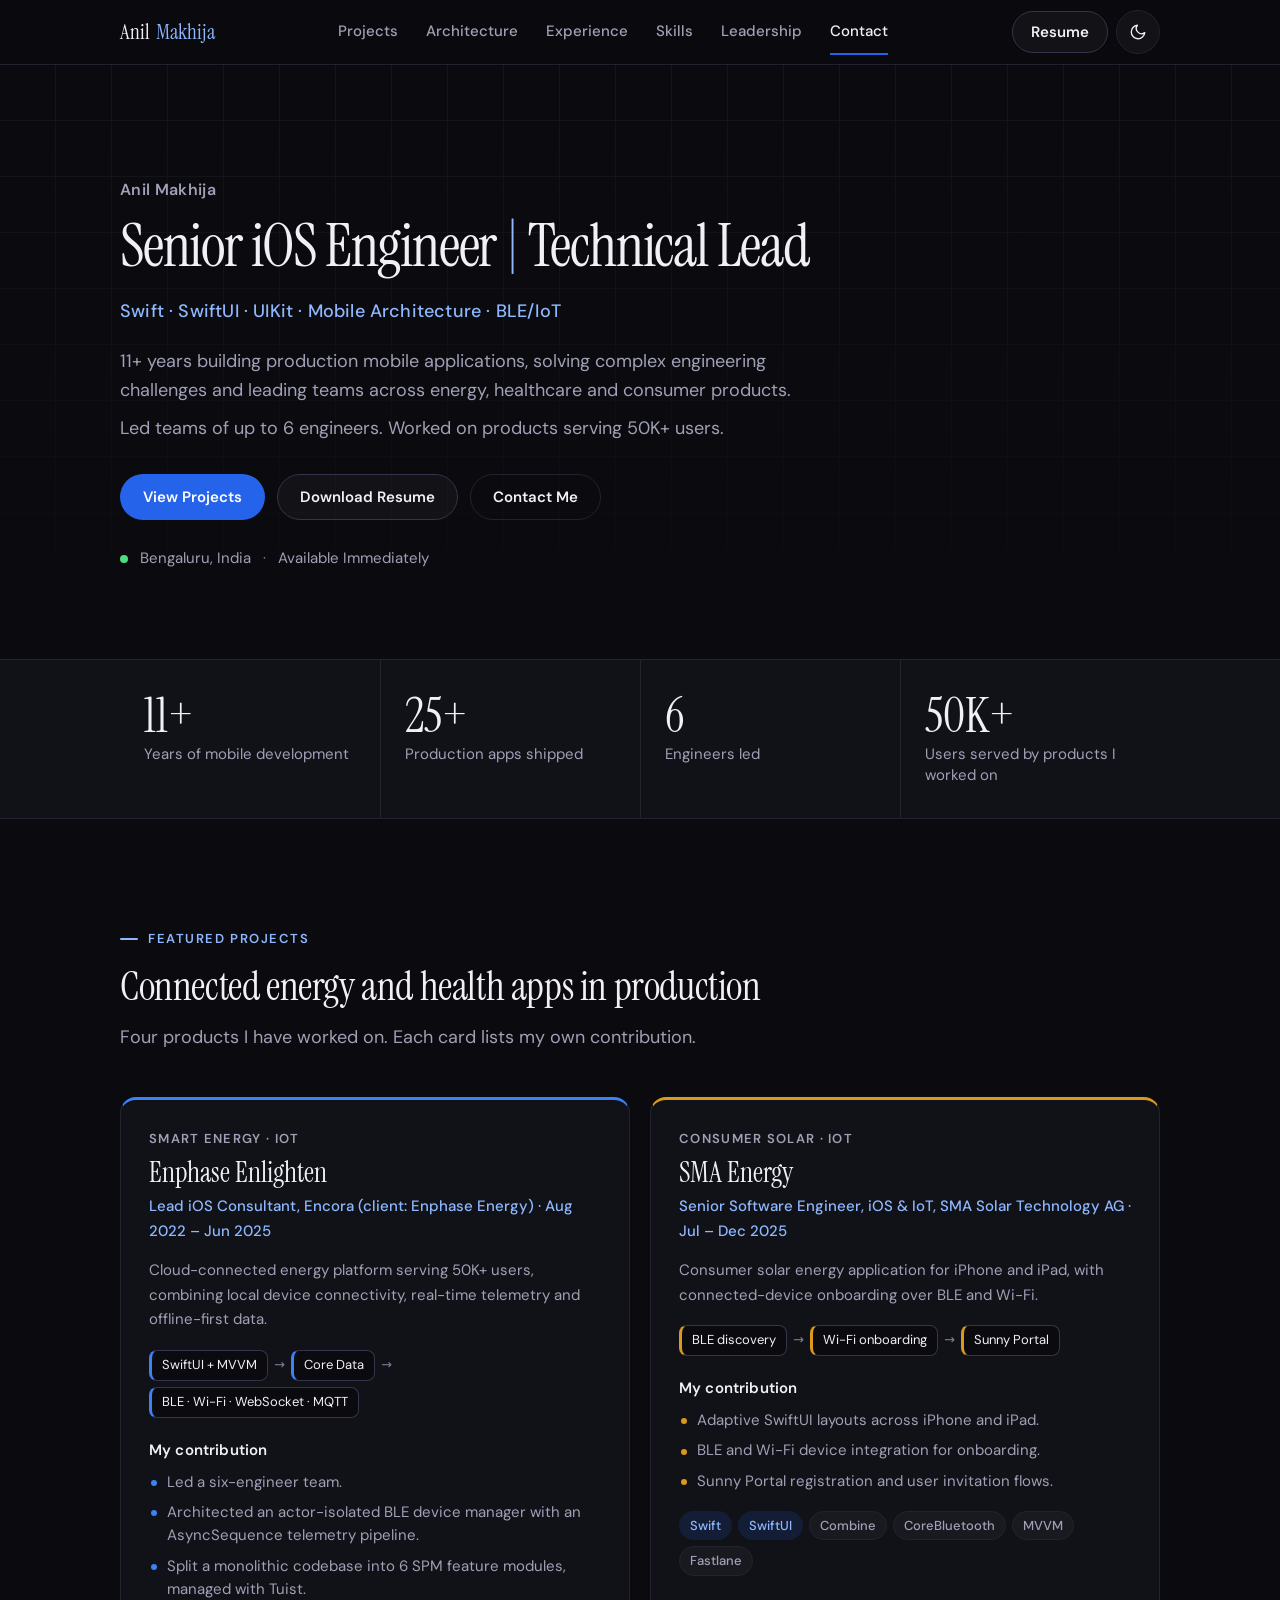
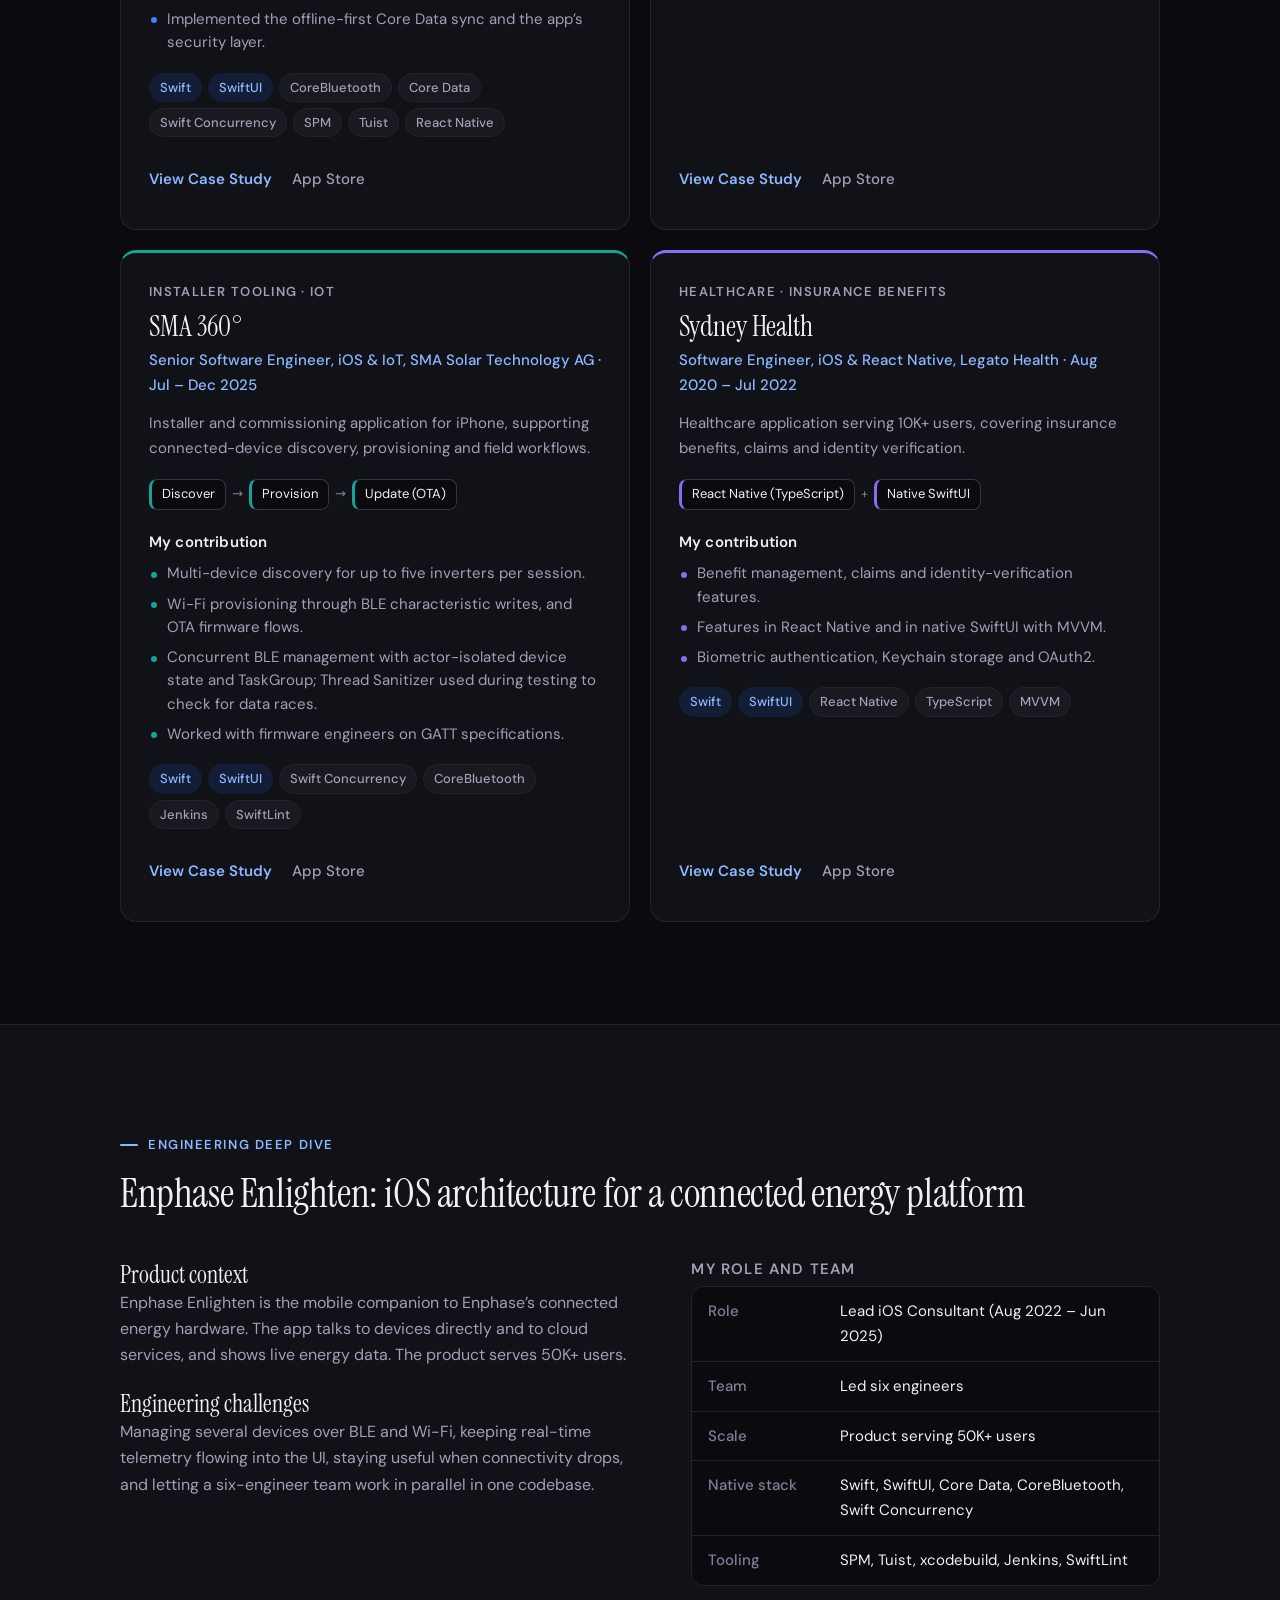
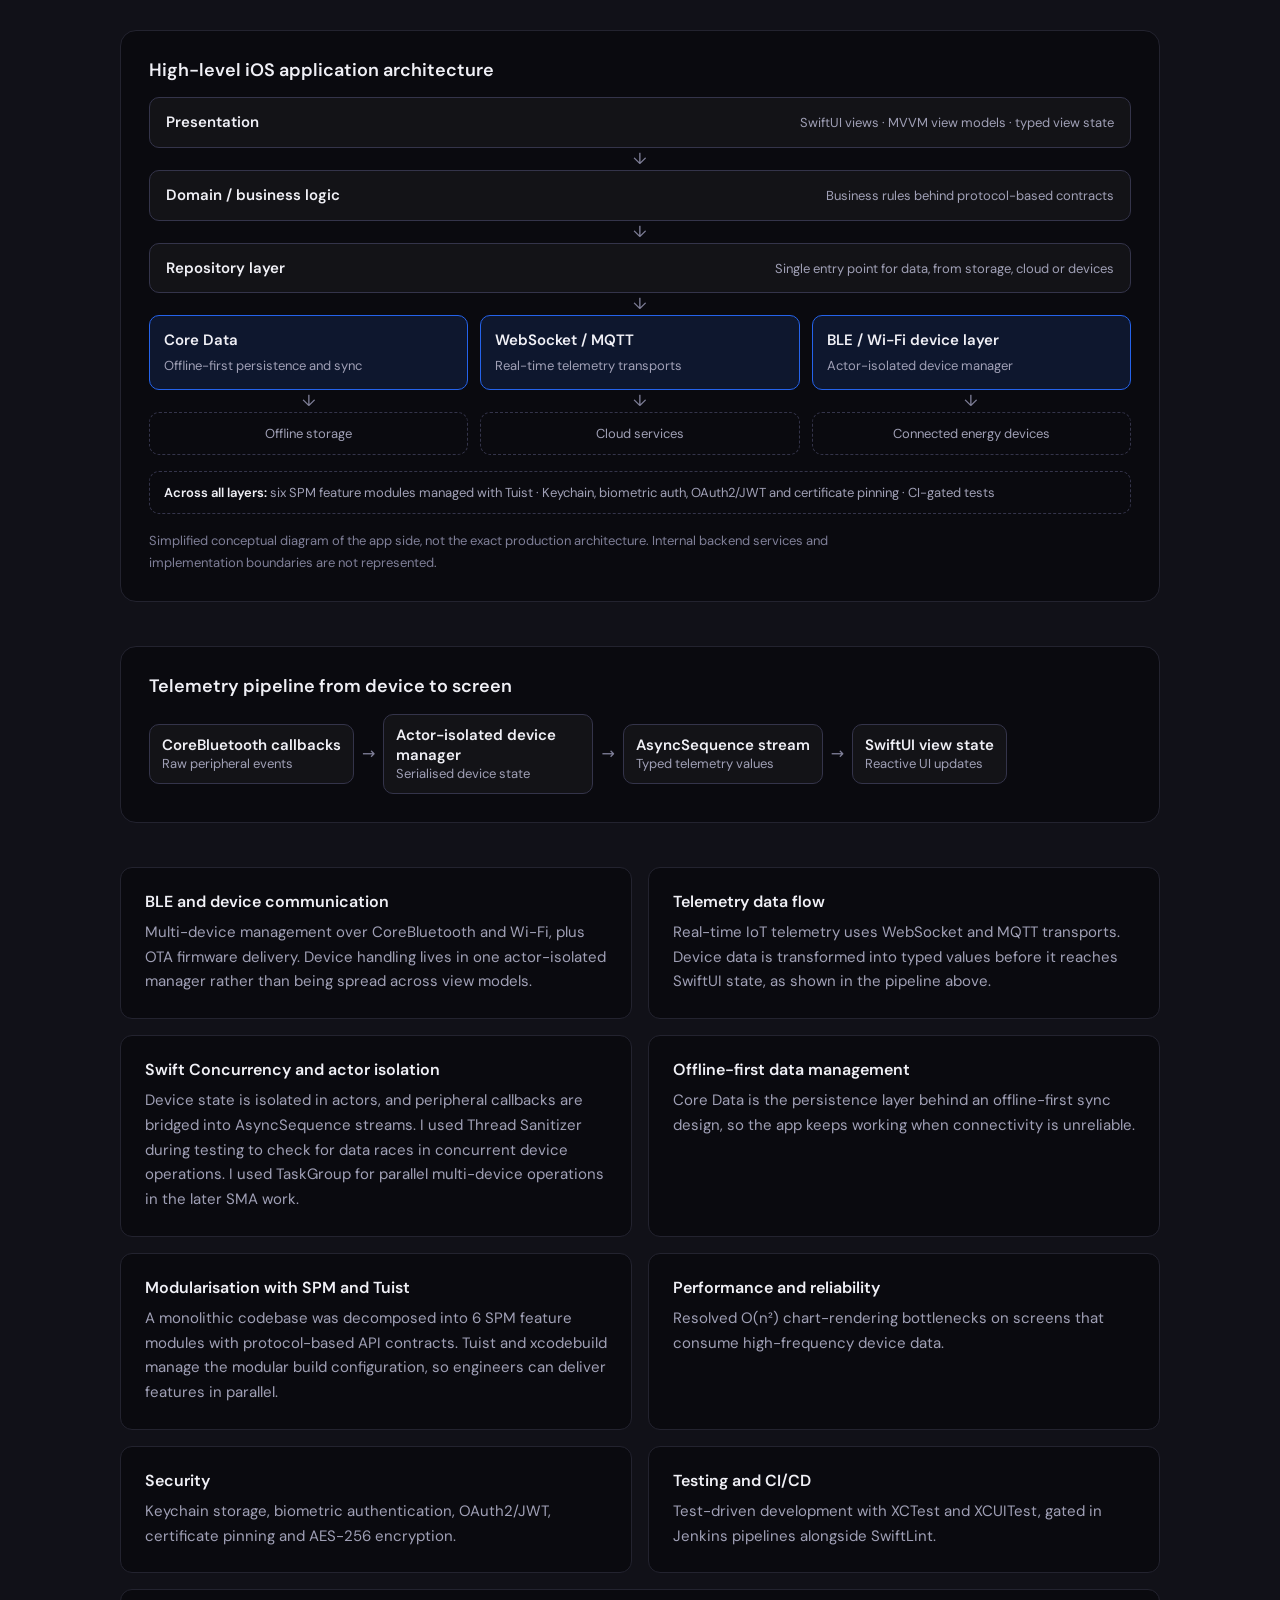
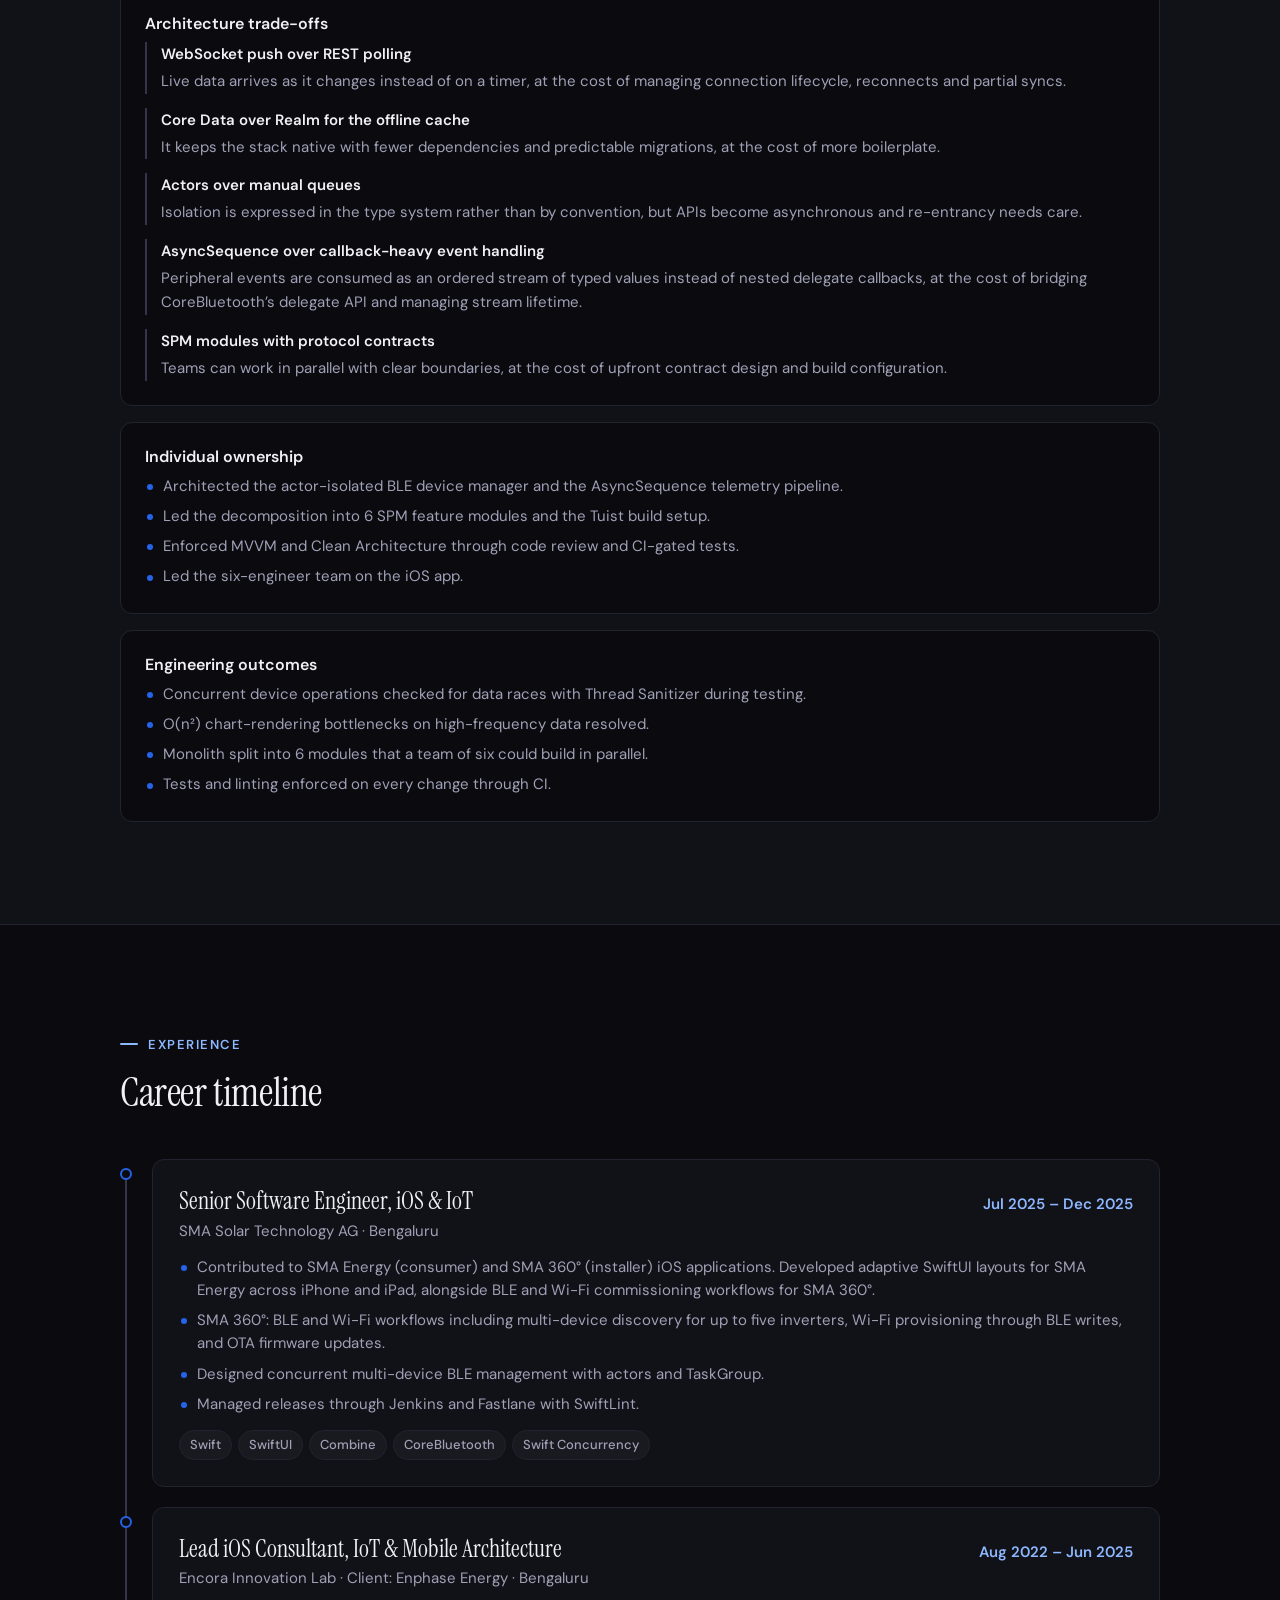
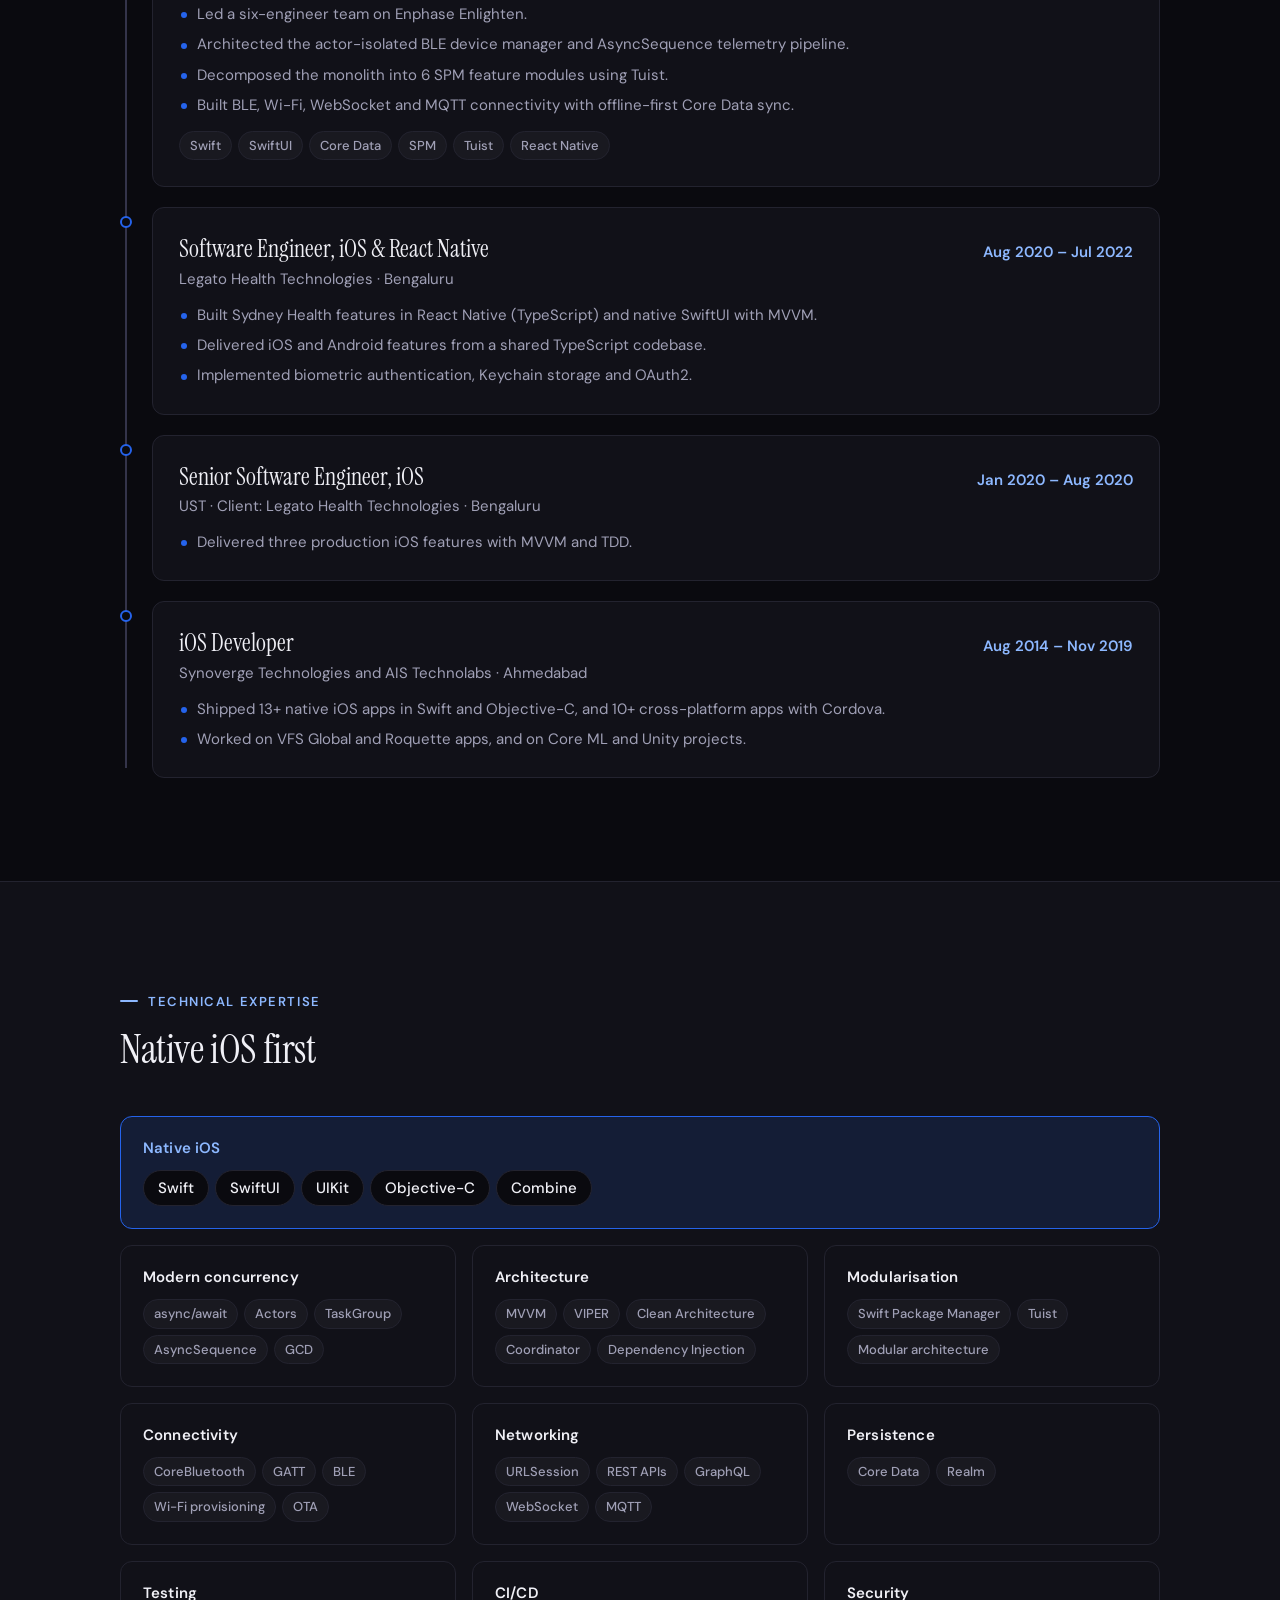
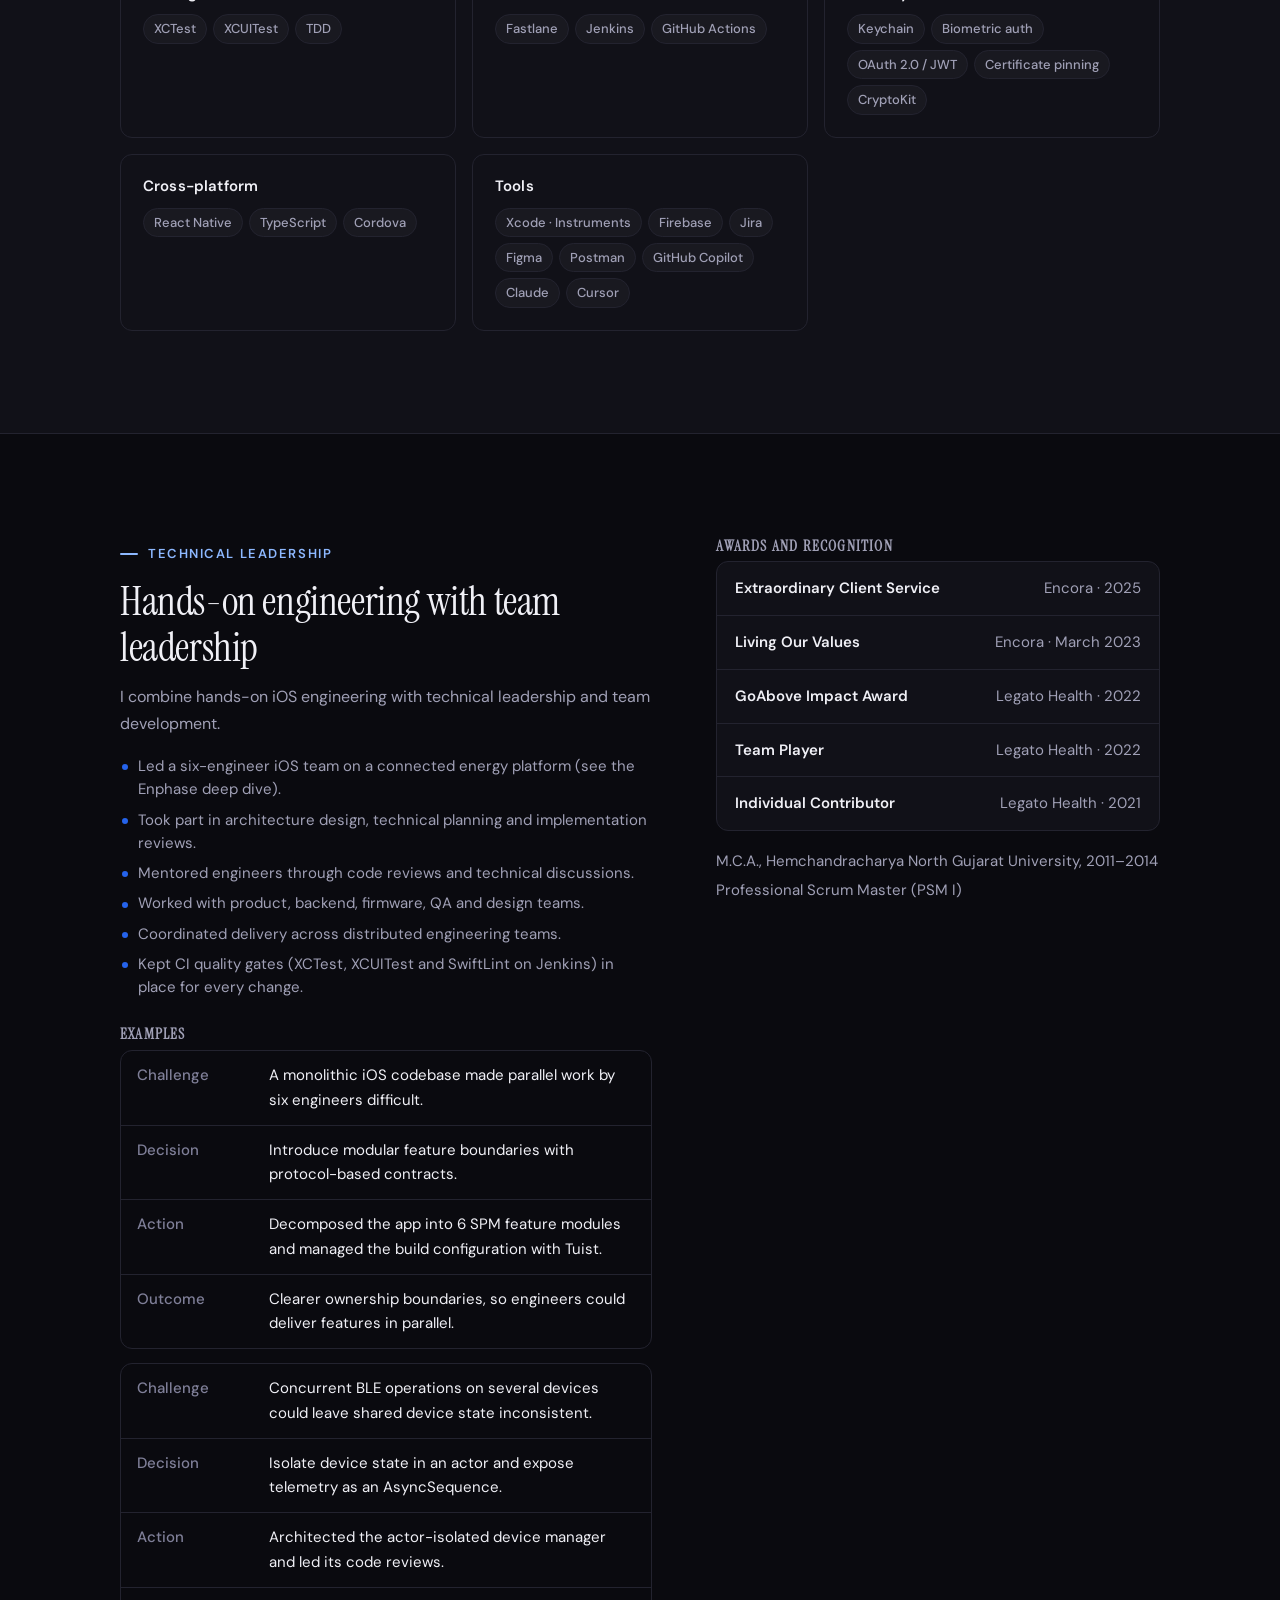
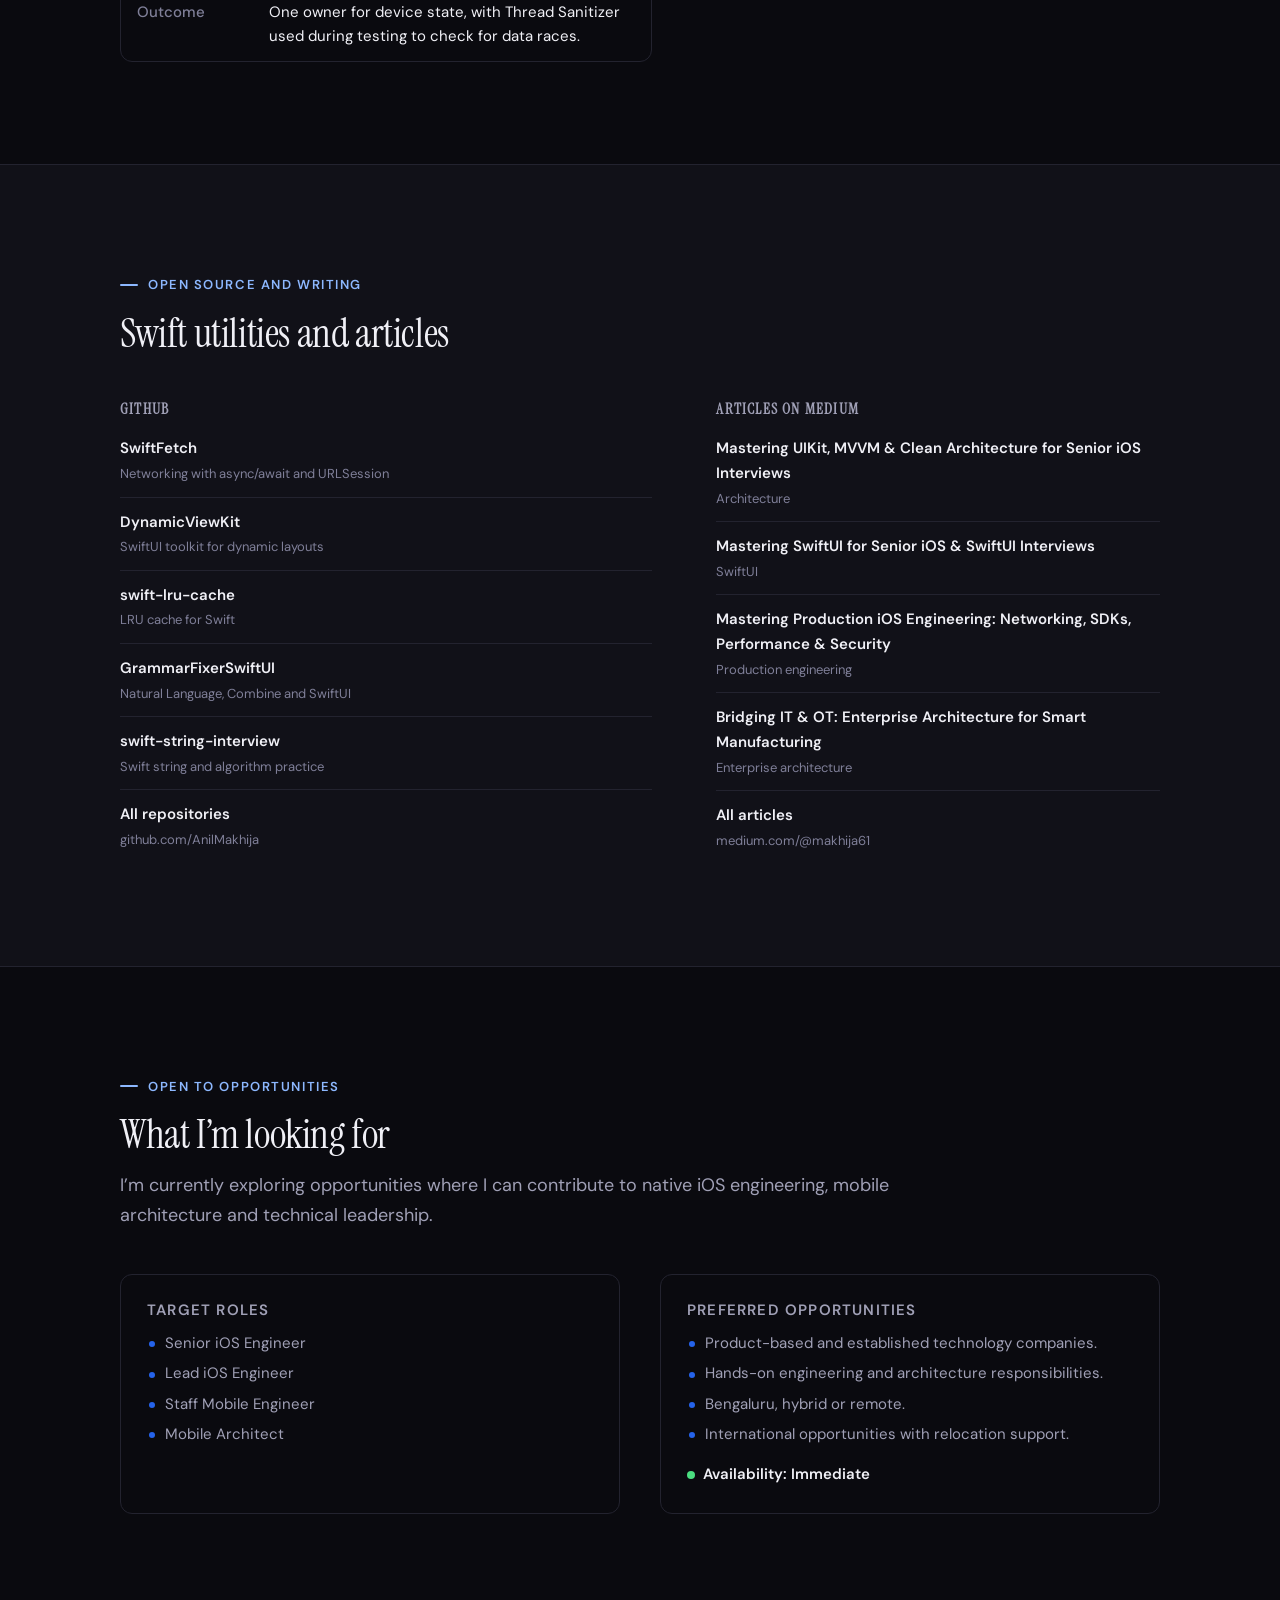
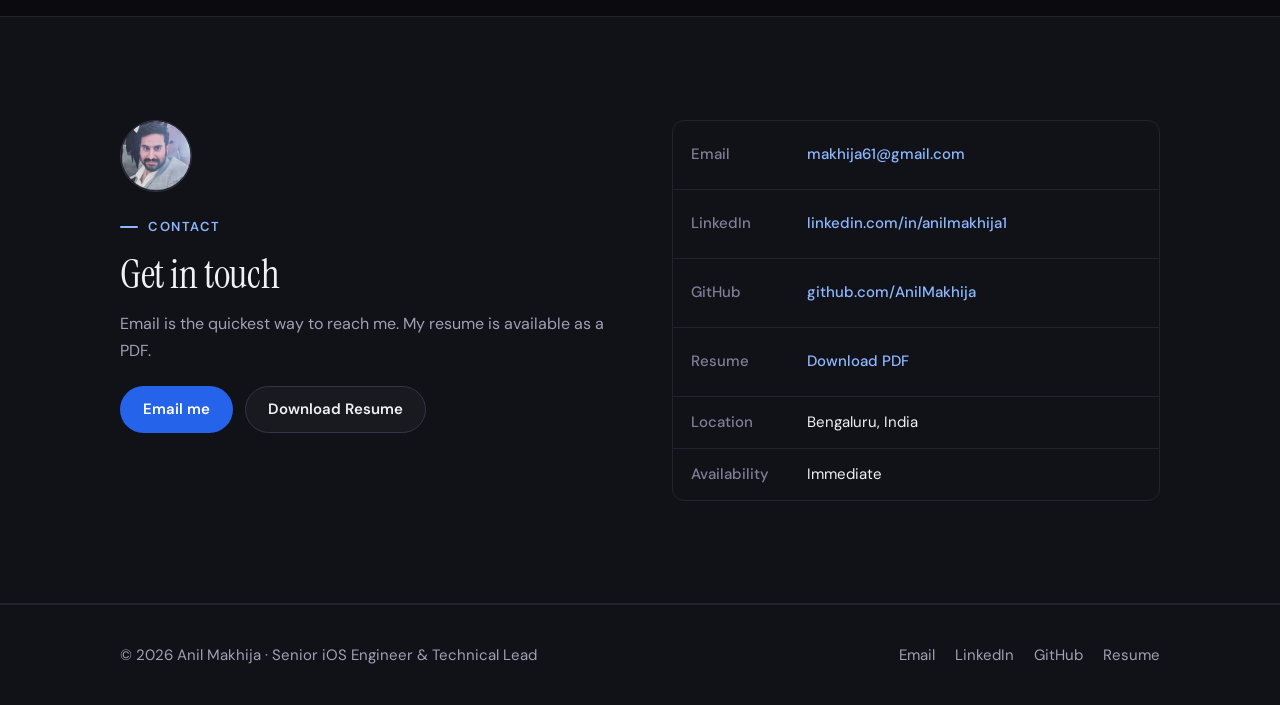
==== commit 91a5938f: "update" ====
--- a/index.html
+++ b/index.html
@@ -352,6 +352,7 @@
           <div><dt>WebSocket push over REST polling</dt><dd>Live data arrives as it changes instead of on a timer, at the cost of managing connection lifecycle, reconnects and partial syncs.</dd></div>
           <div><dt>Core Data over Realm for the offline cache</dt><dd>It keeps the stack native with fewer dependencies and predictable migrations, at the cost of more boilerplate.</dd></div>
           <div><dt>Actors over manual queues</dt><dd>Isolation is expressed in the type system rather than by convention, but APIs become asynchronous and re-entrancy needs care.</dd></div>
+          <div><dt>AsyncSequence over callback-heavy event handling</dt><dd>Peripheral events are consumed as an ordered stream of typed values instead of nested delegate callbacks, at the cost of bridging CoreBluetooth’s delegate API and managing stream lifetime.</dd></div>
           <div><dt>SPM modules with protocol contracts</dt><dd>Teams can work in parallel with clear boundaries, at the cost of upfront contract design and build configuration.</dd></div>
         </dl>
       </article>
@@ -393,7 +394,7 @@
           <div class="job-top"><h3>Senior Software Engineer, iOS &amp; IoT</h3><span class="job-date">Jul 2025 – Dec 2025</span></div>
           <p class="job-org">SMA Solar Technology AG · Bengaluru</p>
           <ul class="bullets">
-            <li>Contributed to the SMA Energy consumer application and SMA 360° installer application, implementing connected-device workflows and iOS features across the two products.</li>
+            <li>Contributed to SMA Energy (consumer) and SMA 360° (installer) iOS applications. Developed adaptive SwiftUI layouts for SMA Energy across iPhone and iPad, alongside BLE and Wi-Fi commissioning workflows for SMA 360°.</li>
             <li>SMA 360°: BLE and Wi-Fi workflows including multi-device discovery for up to five inverters, Wi-Fi provisioning through BLE writes, and OTA firmware updates.</li>
             <li>Designed concurrent multi-device BLE management with actors and TaskGroup.</li>
             <li>Managed releases through Jenkins and Fastlane with SwiftLint.</li>
@@ -492,12 +493,26 @@
         <li>Mentored engineers through code reviews and technical discussions.</li>
         <li>Worked with product, backend, firmware, QA and design teams.</li>
         <li>Coordinated delivery across distributed engineering teams.</li>
-        <li>Focused on maintainable architecture, reliable releases and engineering quality.</li>
+        <li>Kept CI quality gates (XCTest, XCUITest and SwiftLint on Jenkins) in place for every change.</li>
       </ul>
+      <h3 class="sub-h" style="margin-top:26px">Examples</h3>
+      <dl class="facts">
+        <div><dt>Challenge</dt><dd>A monolithic iOS codebase made parallel work by six engineers difficult.</dd></div>
+        <div><dt>Decision</dt><dd>Introduce modular feature boundaries with protocol-based contracts.</dd></div>
+        <div><dt>Action</dt><dd>Decomposed the app into 6 SPM feature modules and managed the build configuration with Tuist.</dd></div>
+        <div><dt>Outcome</dt><dd>Clearer ownership boundaries, so engineers could deliver features in parallel.</dd></div>
+      </dl>
+      <dl class="facts" style="margin-top:14px">
+        <div><dt>Challenge</dt><dd>Concurrent BLE operations on several devices could leave shared device state inconsistent.</dd></div>
+        <div><dt>Decision</dt><dd>Isolate device state in an actor and expose telemetry as an AsyncSequence.</dd></div>
+        <div><dt>Action</dt><dd>Architected the actor-isolated device manager and led its code reviews.</dd></div>
+        <div><dt>Outcome</dt><dd>One owner for device state, with Thread Sanitizer used during testing to check for data races.</dd></div>
+      </dl>
     </div>
     <div id="awards" aria-labelledby="awards-title" role="group">
       <h3 id="awards-title" class="sub-h">Awards and recognition</h3>
       <ul class="award-list">
+        <!-- DATES TO CONFIRM: UST end / Legato start (Aug 2020 overlap) appear in the Experience section below; update with resume source _resume-src/resume.html -->
         <li><strong>Extraordinary Client Service</strong><span>Encora · 2025</span></li>
         <li><strong>Living Our Values</strong><span>Encora · March 2023</span></li>
         <li><strong>GoAbove Impact Award</strong><span>Legato Health · 2022</span></li>
